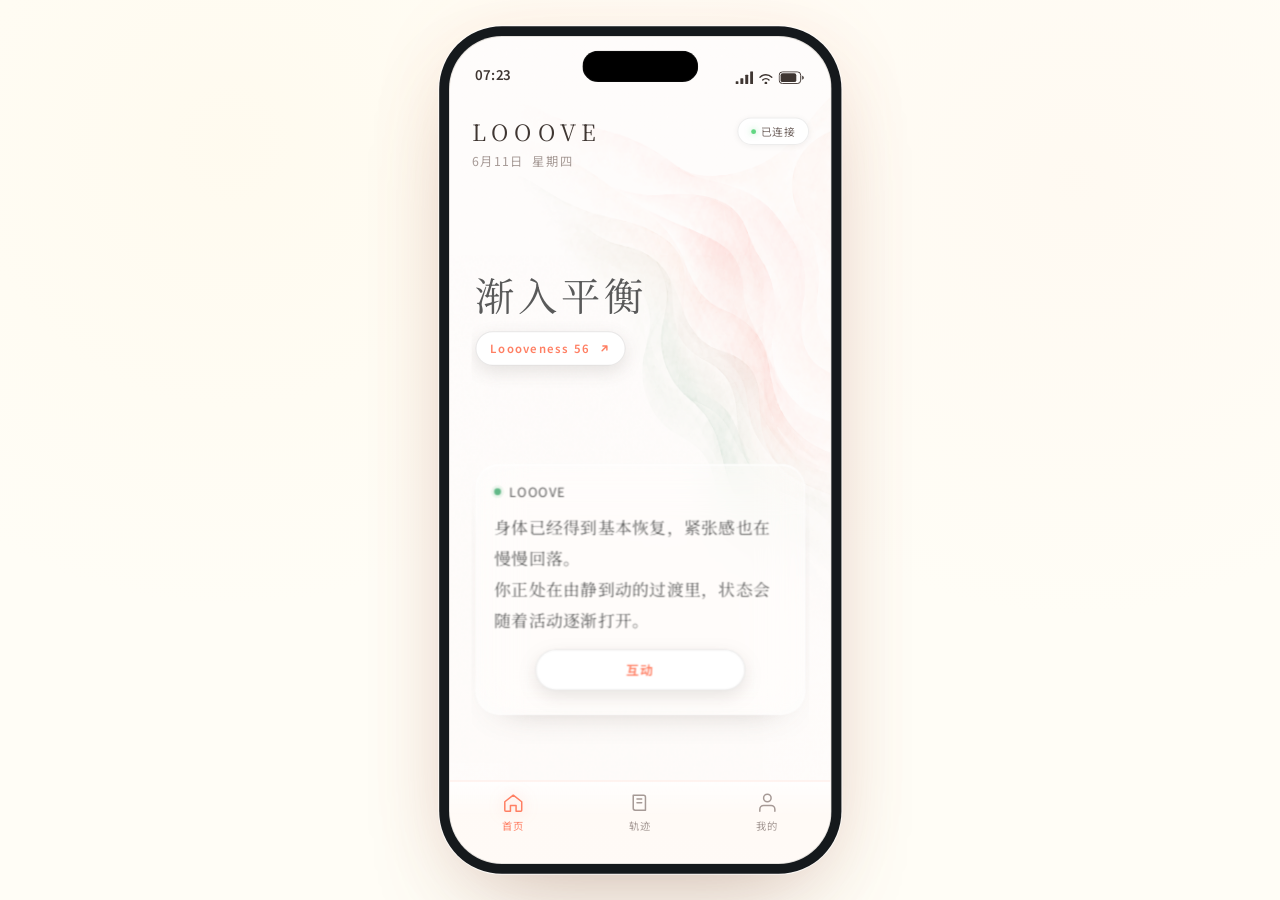
==== LOOOVE-demo.html @ 5f0a6601 "Tighten mantra trajectory card height" ====
<!DOCTYPE html>
<html lang="zh-CN">
<head>
<meta charset="UTF-8">
<meta name="viewport" content="width=device-width, initial-scale=1.0">
<title>LOOOVE · 循证 AI 身心教练 Demo</title>
<link href="https://fonts.googleapis.com/css2?family=Noto+Serif+SC:wght@300;400;500;700&family=Noto+Sans+SC:wght@300;400;500&display=swap" rel="stylesheet">
<style>
:root{
  --primary:#ff7f63;--secondary:#ffb84d;--accent:#5aa7ff;
  --bg-deep:#fffaf5;--bg-mid:#fff0e8;
  --text-primary:#3f3632;--text-secondary:#756864;--text-muted:#a69a96;
  --glass-bg:rgba(255,255,255,.82);--glass-bg-2:rgba(255,248,243,.72);
  --glass-border:rgba(255,127,99,.18);
  --radius-sm:8px;--radius-md:16px;--radius-lg:24px;--radius-full:9999px;
  --ease-smooth:cubic-bezier(.4,0,.2,1);--ease-bounce:cubic-bezier(.34,1.56,.64,1);
  --transition-fast:.2s var(--ease-smooth);--transition-base:.4s var(--ease-smooth);
  --transition-slow:.7s var(--ease-smooth);
  --serif:'Noto Serif SC',serif;--sans:'Noto Sans SC',sans-serif;
  --soft-page-bg:
    radial-gradient(circle at 86% 16%,rgba(238,188,174,.12),transparent 34%),
    radial-gradient(circle at 16% 72%,rgba(183,207,195,.09),transparent 36%),
    radial-gradient(circle at 28% 10%,rgba(226,205,171,.08),transparent 30%),
    linear-gradient(160deg,#fff,#fffdfb 58%,#fffaf7);
  --wellbeing-sheet-top:25%;
}
*{margin:0;padding:0;box-sizing:border-box;-webkit-tap-highlight-color:transparent}
html,body{height:100%}
body{font-family:var(--sans);
  background-color:#fffdf6;
  background-image:
    radial-gradient(circle at 18% 16%,rgba(255,238,203,.16),transparent 36%),
    radial-gradient(circle at 84% 20%,rgba(255,226,211,.12),transparent 34%);
  color:var(--text-primary);overflow:hidden;display:flex;align-items:center;justify-content:center}
.stars{display:none;position:fixed;inset:0;pointer-events:none;z-index:0}
.stars i{position:absolute;width:3px;height:3px;border-radius:50%;background:var(--secondary);
  opacity:.22;animation:twinkle 4s ease-in-out infinite}
@keyframes twinkle{0%,100%{opacity:.08;transform:scale(.8)}50%{opacity:.5;transform:scale(1.2)}}
@keyframes fadeUp{from{opacity:0;transform:translateY(16px)}to{opacity:1;transform:translateY(0)}}
@keyframes pageEnterStable{from{transform:translateY(10px)}to{transform:translateY(0)}}
@keyframes slideInRight{from{opacity:0;transform:translateX(40px)}to{opacity:1;transform:translateX(0)}}
@keyframes slideOutRight{from{opacity:1;transform:translateX(0)}to{opacity:0;transform:translateX(40px)}}
@keyframes glowPulse{0%,100%{box-shadow:0 0 24px rgba(255,127,99,.22)}50%{box-shadow:0 0 44px rgba(255,127,99,.42)}}
@keyframes bookBump{0%{transform:scale(1)}40%{transform:scale(1.12) rotate(-2deg)}100%{transform:scale(1)}}

/* ===== 单手机舞台 ===== */
.stage{display:flex;align-items:center;justify-content:center;min-height:100vh;width:100%;padding:20px;z-index:1}
.center-col{display:flex;align-items:center;justify-content:center;z-index:2}

/* 手机外选择器组 */
.fp-group{display:flex;flex-direction:column;align-items:center;gap:9px}
/* 日间/晚间 直接切换 */
.fp-mode-row{display:flex;background:rgba(255,255,255,.55);border-radius:var(--radius-full);
  border:1px solid rgba(0,0,0,.08);padding:3px;gap:2px;
  box-shadow:0 1px 8px rgba(0,0,0,.06)}
.fp-mode-btn{padding:7px 22px;border-radius:var(--radius-full);font-size:12px;letter-spacing:.08em;
  color:var(--text-muted);background:transparent;border:none;cursor:pointer;
  font-family:var(--sans);transition:all .22s;white-space:nowrap}
.fp-mode-btn.on{background:white;color:var(--text-primary);
  box-shadow:0 1px 6px rgba(0,0,0,.1)}
/* 动线入口 */
.flow-picker{display:flex;gap:10px;width:390px;max-width:96vw}
.fp-btn{flex:1;padding:11px 20px;border-radius:var(--radius-full);font-size:12.5px;letter-spacing:.05em;
  border:none;cursor:pointer;font-family:var(--sans);
  transition:all var(--transition-base);color:#3d3936;background:#fff;
  box-shadow:0 2px 14px rgba(118,90,65,.08);
  white-space:nowrap}
.fp-btn.on{background:#fff;color:#1f1d1b;
  box-shadow:0 8px 24px rgba(171,126,84,.16);transform:translateY(-1px)}
.fp-btn:hover:not(.on){color:#211f1d;box-shadow:0 5px 18px rgba(143,105,73,.12)}
.fp-label{font-size:9.5px;letter-spacing:.1em;color:var(--text-muted);margin-top:-2px}

/* ===== 手机 ===== */
.phone-wrap{position:relative}
.phone{width:390px;height:844px;position:relative;border-radius:54px;background:#fffaf6;
  border:1px solid rgba(36,45,45,.12);
  box-shadow:0 0 0 10px #15191c,0 0 0 11px rgba(255,255,255,.7),
    0 42px 100px -28px rgba(125,91,74,.42),0 0 80px rgba(255,127,99,.14);
  overflow:hidden;transform-origin:top left}
.island{position:absolute;top:14px;left:50%;transform:translateX(-50%);
  width:118px;height:32px;border-radius:20px;background:#000;z-index:90;
  border:1px solid rgba(255,255,255,.05)}
.app{position:absolute;inset:0;overflow:hidden;border-radius:54px;font-size:15px;--homeVisual:0;--homeBg:1}
.app::before{content:'';position:absolute;inset:0;z-index:1;opacity:0;pointer-events:none;
  background:
    linear-gradient(180deg,rgba(255,252,249,.08),rgba(255,250,246,0) 28%,rgba(255,247,241,.16) 100%),
    url('./背景图.png') center 42%/cover no-repeat;
  transition:opacity .35s var(--ease-smooth)}
.app.home-visual::before{opacity:calc(var(--homeVisual) * .64)}
.app.home-visual .app-bg{opacity:var(--homeBg)}
.app:not(.home-visual)::before{opacity:0;transition:none}
.app:not(.home-visual) .app-bg{opacity:1;transition:none}
.app-bg{position:absolute;inset:0;z-index:0;
  background:var(--soft-page-bg);
  transition:opacity .35s var(--ease-smooth)}
.app-bg::after{display:none}
.statusbar{position:absolute;top:0;left:0;right:0;height:56px;z-index:180;
  display:flex;align-items:flex-end;justify-content:space-between;
  padding:0 26px 8px;font-size:13.5px;font-weight:600;letter-spacing:.01em;
  color:var(--text-primary)}
.sb-icons{display:flex;align-items:center;gap:5px;color:var(--text-primary)}
/* 品牌头行 */
.home-brand-row{display:flex;align-items:center;justify-content:space-between;margin-bottom:4px}
.home-brand-name{font-family:var(--serif);font-size:23px;font-weight:400;letter-spacing:.25em;color:var(--text-primary)}
.home-conn-badge{display:flex;align-items:center;gap:5px;padding:5px 13px;
  border-radius:var(--radius-full);background:rgba(255,255,255,.88);
  border:1px solid rgba(0,0,0,.07);font-size:11px;color:var(--text-secondary);letter-spacing:.06em;
  box-shadow:0 1px 6px rgba(0,0,0,.06)}
.home-conn-badge::before{content:'';width:5px;height:5px;border-radius:50%;
  flex-shrink:0;background:#62d783;box-shadow:0 0 6px rgba(98,215,131,.55)}
.home-brand-sub{font-size:12.5px;color:var(--text-muted);letter-spacing:.1em;margin-bottom:4px}
/* 今日建议 – 纵向计划列表 */
.home-ext-list{display:flex;flex-direction:column;gap:8px;margin:10px 0 14px}
.home-ext-item{padding:14px 16px 15px 16px;border-radius:14px;
  background:linear-gradient(155deg,rgba(255,255,255,.55),rgba(255,248,242,.3));
  backdrop-filter:blur(30px) saturate(195%);
  -webkit-backdrop-filter:blur(30px) saturate(195%);
  border:1px solid rgba(255,255,255,.9);
  box-shadow:0 8px 24px rgba(180,135,115,.13),inset 0 1px 0 rgba(255,255,255,.92);
  position:relative}
/* AI 报告子卡 (可点击进详情, 在 ai-section 内) */
.ai-report-card{border-radius:12px;padding:14px 16px;
  background:rgba(255,252,248,.58);
  backdrop-filter:blur(20px) saturate(160%);
  -webkit-backdrop-filter:blur(20px) saturate(160%);
  border:1px solid rgba(255,255,255,.78);
  box-shadow:0 4px 18px rgba(0,0,0,.06),inset 0 1px 0 rgba(255,255,255,.88);
  cursor:pointer;transition:background .15s}
.ai-report-card:active{background:rgba(255,255,255,.95)}
/* 报告卡标题行：标签 + "查看" 右对齐，同一行 */
.arc-header-row{display:flex;align-items:center;justify-content:space-between;margin-bottom:8px}
.arc-header-row .arc-label{margin-bottom:0}
.arc-header-row .arc-more{margin-top:0;font-size:10.5px}
.arc-label{font-size:10px;letter-spacing:.18em;color:var(--text-secondary);margin-bottom:8px;
  font-weight:500;display:flex;align-items:center;gap:7px}
.arc-main{font-family:var(--serif);font-size:17px;font-weight:600;color:var(--text-primary);margin-bottom:12px}
.arc-stats{display:flex}
.arc-stat{flex:1;text-align:center;padding:2px 0}
.arc-stat+.arc-stat{border-left:1px solid rgba(0,0,0,.06)}
.arc-val{font-family:var(--serif);font-size:15px;color:var(--text-primary);line-height:1.2;margin-bottom:3px}
.arc-val small{font-family:var(--sans);font-size:9.5px;color:var(--text-muted);margin-left:1px}
.arc-key{font-size:8.5px;letter-spacing:.1em;color:var(--text-muted)}
.arc-more{font-size:11px;color:var(--primary);text-align:right;margin-top:10px;letter-spacing:.04em}
.arc-note{font-size:12px;color:var(--text-secondary);line-height:1.7;
  margin-top:10px;padding-top:10px;border-top:1px solid rgba(0,0,0,.055)}
.arc-note em{font-style:normal;color:var(--primary)}
.hei-cat{display:inline-flex;align-items:center;
  padding:2px 10px 3px;border-radius:100px;margin-bottom:8px;
  font-size:9.5px;letter-spacing:.1em;font-weight:500}
.cat-food{background:rgba(255,127,99,.12);color:rgba(195,65,42,.88);border:1px solid rgba(255,127,99,.3)}
.cat-move{background:rgba(255,178,80,.12);color:rgba(182,108,22,.9);border:1px solid rgba(255,178,80,.3)}
.cat-mood{background:rgba(245,110,148,.12);color:rgba(188,55,92,.88);border:1px solid rgba(245,110,148,.3)}
.cat-wiki{background:rgba(218,148,172,.12);color:rgba(162,82,115,.88);border:1px solid rgba(218,148,172,.3)}
.cat-trace{background:rgba(200,158,182,.12);color:rgba(148,82,118,.88);border:1px solid rgba(200,158,182,.3)}
.hei-title{font-family:var(--serif);font-size:15.5px;font-weight:600;
  color:var(--text-primary);line-height:1.35;margin-bottom:5px}
.hei-body{font-size:12.5px;color:var(--text-secondary);line-height:1.75}
.hei-body em{font-style:normal;color:var(--primary)}

/* ===== Tab 页 ===== */
.tabpage{position:absolute;top:56px;left:0;right:0;bottom:84px;z-index:10;
  display:none;flex-direction:column;overflow:hidden;padding:14px 22px 30px;scrollbar-width:none}
.tabpage::-webkit-scrollbar{display:none}
.tabpage>*{flex-shrink:0}
.tabpage.on{display:flex;animation:pageEnterStable .28s var(--ease-smooth)}
.tabpage>.diary-hero,.tabpage>.prac-head,.tabpage>.wiki-head{position:absolute;top:14px;left:22px;right:22px;z-index:55;margin:0;padding:4px 0 12px}
.tab-scroll-area{position:absolute;left:22px;right:22px;top:74px;bottom:0;overflow-y:auto;overflow-x:hidden;padding-bottom:30px;scrollbar-width:none}
.tab-scroll-area::-webkit-scrollbar{display:none}
/* 百科模块暂时隐藏，保留代码方便后续恢复 */
#t-wiki,.tabbar button[data-tab="t-wiki"]{display:none!important}

/* 底部导航 */
.tabbar{position:absolute;left:0;right:0;bottom:0;height:84px;z-index:70;
  display:flex;align-items:flex-start;padding-top:10px;
  background:linear-gradient(180deg,rgba(255,255,255,.78),rgba(255,250,246,.98) 40%);
  border-top:1px solid rgba(255,127,99,.12)}
.tabbar button{flex:1;background:none;border:none;cursor:pointer;
  display:flex;flex-direction:column;align-items:center;gap:4px;
  color:var(--text-muted);font-family:var(--sans);font-size:10.5px;letter-spacing:.05em;
  transition:color var(--transition-fast)}
.tabbar button svg{width:23px;height:23px;stroke:currentColor;fill:none;stroke-width:1.6;
  stroke-linecap:round;stroke-linejoin:round;transition:all var(--transition-fast)}
.tabbar button.on{color:var(--primary)}
.tabbar button.on svg{filter:drop-shadow(0 0 8px rgba(255,127,99,.35))}

/* ===== 通用组件 ===== */
.serif{font-family:var(--serif)}
.card{background:rgba(255,255,255,.76);border:1px solid var(--glass-border);
  border-radius:var(--radius-lg);padding:18px;margin-bottom:14px}
.sec-title{font-size:12px;letter-spacing:.25em;color:var(--text-muted);margin:14px 2px 10px;flex-shrink:0}
.badge{display:inline-block;font-size:10px;letter-spacing:.12em;padding:3px 10px;
  border-radius:var(--radius-full);background:rgba(255,127,99,.12);color:var(--primary);
  border:1px solid rgba(255,127,99,.24)}
.badge.green{background:rgba(90,167,255,.1);color:var(--accent);border-color:rgba(90,167,255,.24)}
.badge.rose{background:rgba(255,107,138,.1);color:#ff6b8a;border-color:rgba(255,107,138,.24)}
.btn{font-family:var(--sans);border:none;cursor:pointer;user-select:none;
  padding:15px 26px;border-radius:var(--radius-full);font-size:15.5px;font-weight:500;
  background:linear-gradient(120deg,#ff7f63,#ff9b63);color:#fffaf7;
  box-shadow:0 8px 28px rgba(255,127,99,.28);
  transition:transform var(--transition-fast),box-shadow var(--transition-fast);letter-spacing:.05em}
.btn:hover{transform:translateY(-2px)}
.btn:active{transform:scale(.97)}
.btn.ghost{background:transparent;color:var(--text-secondary);box-shadow:none;
  border:1px solid var(--glass-border);font-weight:400}
.btn:disabled{opacity:.35;pointer-events:none}
.btn.sm{padding:10px 20px;font-size:13.5px}

/* Pure color icons for app UI; wiki keeps its original emoji markers. */
.icon{display:inline-flex;width:20px;height:20px;align-items:center;justify-content:center;
  color:var(--primary);vertical-align:-4px;flex-shrink:0}
.icon svg{width:100%;height:100%;stroke:currentColor;fill:none;stroke-width:2;
  stroke-linecap:round;stroke-linejoin:round}
.icon.sm{width:16px;height:16px;vertical-align:-3px}
.icon.lg{width:24px;height:24px}
.icon.xl{width:58px;height:58px}
.icon.fill svg .fill{fill:currentColor;stroke:none}
.fp-btn .icon{margin-right:6px}
.hs-ico,.ts-ico,.e-moon,.ci-ico,.p-ico,.mm-ico,.emo,.pi-ico,.gn-moon{color:var(--primary)}

/* Toast */
.toast{position:absolute;left:50%;bottom:110px;transform:translateX(-50%) translateY(20px);
  z-index:95;padding:12px 22px;border-radius:var(--radius-full);font-size:13.5px;
  background:rgba(63,54,50,.95);border:1px solid rgba(255,127,99,.35);color:#fffaf7;
  opacity:0;pointer-events:none;transition:all .45s var(--ease-smooth);white-space:nowrap;
  box-shadow:0 10px 40px rgba(0,0,0,.5)}
.toast.show{opacity:1;transform:translateX(-50%) translateY(0)}
.toast b{color:var(--primary);font-weight:500}

/* ===== 健康球体仪表盘 ===== */
.health-sphere-wrap{display:flex;flex-direction:column;align-items:center;margin-bottom:14px;margin-top:0}
.health-sphere{position:relative;width:340px;height:304px;flex-shrink:0}
.health-sphere::before{content:'';position:absolute;left:24px;right:24px;top:4px;bottom:8px;border-radius:50%;
  background:
    radial-gradient(circle at 50% 48%,rgba(255,151,137,.14),rgba(255,200,190,.09) 38%,rgba(255,255,255,0) 74%),
    radial-gradient(circle at 32% 42%,rgba(255,226,168,.18),rgba(255,255,255,0) 62%),
    radial-gradient(circle at 64% 42%,rgba(255,190,202,.08),rgba(255,255,255,0) 64%);
  filter:blur(18px);opacity:.95}
.hs-center{position:absolute;left:101px;top:48px;width:138px;height:138px;border-radius:50%;
  background:linear-gradient(155deg,rgba(255,255,255,.66),rgba(255,241,232,.28));
  border:1px solid rgba(255,255,255,.7);
  -webkit-backdrop-filter:blur(16px);backdrop-filter:blur(16px);
  box-shadow:inset 0 1px 1px rgba(255,255,255,.82),0 22px 48px rgba(255,127,99,.16);
  display:flex;flex-direction:column;align-items:center;justify-content:center;gap:5px;cursor:pointer;overflow:hidden}
.hs-center::before{content:'';position:absolute;left:-12px;right:-12px;top:60px;height:34px;
  background:rgba(255,255,255,.26);border-radius:0 0 50% 50%}
.hsc-status{position:relative;font-family:var(--serif);font-size:18px;font-weight:700;color:#7a5046;letter-spacing:.18em}
.hsc-sub{position:relative;font-size:10px;color:rgba(122,80,70,.72);letter-spacing:.06em}
.hs-ring,.hs-ring2{display:none}
/* 气泡漂浮动画 */
@keyframes floatA{0%,100%{transform:translateY(0)}50%{transform:translateY(-5px)}}
@keyframes floatB{0%,100%{transform:translateY(-3px)}50%{transform:translateY(4px)}}
@keyframes floatC{0%,100%{transform:translateY(3px)}50%{transform:translateY(-4px)}}
@keyframes floatD{0%,100%{transform:translateY(-2px)}55%{transform:translateY(5px)}}
.hs-center{animation:floatB 6.2s ease-in-out infinite}
.hs-bubble{position:absolute;width:58px;height:58px;border-radius:50%;
  background:linear-gradient(150deg,rgba(255,255,255,.6),rgba(255,246,238,.26));
  border:1px solid rgba(255,255,255,.7);
  -webkit-backdrop-filter:blur(14px);backdrop-filter:blur(14px);
  box-shadow:inset 0 1px 1px rgba(255,255,255,.8),0 12px 28px rgba(154,93,71,.12);
  display:flex;flex-direction:column;align-items:center;justify-content:center;gap:1px;
  transition:all var(--transition-fast);cursor:default}
.hs-bubble:hover{border-color:rgba(255,255,255,.7);transform:scale(1.05)}
.hsb-val{font-family:var(--serif);font-size:18px;font-weight:700;line-height:1;color:#463a36}
.hsb-val small{font-family:var(--sans);font-size:8.5px;font-weight:400;color:#8e7e78;margin-left:2px}
.hsb-label{font-size:9px;color:#9b8f8a;letter-spacing:.04em;margin-top:3px}
.sphere-hint{display:none}

/* ===== 首页自我入口 ===== */
#t-home{padding:0 0 30px}
#home-morn,#home-eve{position:relative;height:100%;min-height:0;padding-top:0;overflow:hidden}
#home-morn>.greet-row,#home-eve>.greet-row{position:absolute!important;top:24px;left:22px;right:22px;z-index:55;margin:0}
#home-morn>.greet-row .app-conn,#home-eve>.greet-row .app-conn{top:2px}
.diary-hero .app-conn,.wiki-head .app-conn,.prac-head .app-conn{top:2px}
.home-scroll-area{position:absolute;left:0;right:0;top:104px;bottom:0;overflow-y:hidden;overflow-x:hidden;
  padding:0 22px 30px;scrollbar-width:none;overscroll-behavior:none;touch-action:none}
.home-scroll-area::-webkit-scrollbar{display:none}
.home-orbit-wrap{position:relative;height:600px;margin:0;display:flex;flex-direction:column;align-items:stretch;--homeGather:0}
.home-orbit-scene{position:relative;width:100%;height:100%;margin:0;overflow:hidden;border-radius:0}
.home-figure{display:none;position:absolute;inset:0;width:100%;height:100%;pointer-events:none}
.home-figure img{width:100%;height:100%;object-fit:cover;object-position:center top;display:block;
  filter:saturate(.98) contrast(.98)}
.home-figure::after{content:'';position:absolute;inset:0;
  background:linear-gradient(180deg,rgba(255,250,246,.08) 0%,rgba(255,250,246,0) 36%,rgba(255,247,241,.5) 100%);
  pointer-events:none}
.home-orbit-btn{position:absolute;width:98px;height:98px;border-radius:50%;border:1px solid rgba(255,255,255,.78);
  background:linear-gradient(145deg,rgba(255,255,255,.58),rgba(255,245,239,.28));
  -webkit-backdrop-filter:blur(20px) saturate(155%);backdrop-filter:blur(20px) saturate(155%);
  box-shadow:inset 0 1px 0 rgba(255,255,255,.82),0 14px 30px -24px rgba(125,91,74,.62);
  color:#625753;font-size:12.5px;line-height:1.42;font-family:var(--serif);font-weight:700;letter-spacing:.08em;
  display:flex;align-items:center;justify-content:center;text-align:center;padding:0 14px;cursor:pointer;
  transition:background .25s,opacity .18s linear;will-change:transform,opacity;
  opacity:calc(1 - var(--homeGather))}
.home-orbit-btn:hover{border-color:rgba(255,255,255,.78)}
.home-orbit-btn.body{left:0;top:160px;animation:homeOrbFloatA 6.8s ease-in-out infinite}
.home-orbit-btn.mind{right:0;top:216px;animation:homeOrbFloatB 7.4s ease-in-out infinite .55s}
.home-orbit-btn.question{left:0;bottom:76px;animation:homeOrbFloatC 7.1s ease-in-out infinite .25s}
.home-orbit-btn.explore{right:0;bottom:16px;animation:homeOrbFloatD 7.8s ease-in-out infinite .8s}
.home-orbit-btn.xiaoha{left:48%;top:280px;transform:translateX(-50%);
  animation:homeOrbFloatX 7.2s ease-in-out infinite .35s}
.home-orbit-wrap.gathering .home-orbit-btn{animation:none}
.home-awareness-card{position:absolute;inset:0;display:flex;flex-direction:column;align-items:flex-start;
  padding:36px 4px 26px;color:#5a5a5a;font-family:var(--serif)}
.home-awareness-status{margin-top:42px;display:flex;flex-direction:column;align-items:flex-start}
.home-awareness-title{border:0;background:transparent;padding:0;color:#5a5a5a;font-family:var(--serif);
  font-size:clamp(31px,9vw,40px);font-weight:400;letter-spacing:.09em;line-height:1.2;cursor:pointer;
  text-shadow:0 1px 0 rgba(255,255,255,.86);transition:transform .22s var(--ease-smooth),color .22s var(--ease-smooth)}
.home-awareness-title:hover{color:#3f3f3f;transform:translateY(-1px)}
.home-awareness-title:active{transform:scale(.98)}
.home-awareness-score{display:inline-flex;align-items:center;gap:8px;margin-top:14px;padding:8px 14px 9px;
  border:1px solid rgba(76,68,64,.12);border-radius:var(--radius-full);background:#fff;
  color:var(--primary);font-family:var(--sans);font-size:11.5px;font-weight:600;letter-spacing:.12em;cursor:pointer;
  box-shadow:0 6px 18px rgba(79,68,63,.14),inset 0 1px 0 rgba(255,255,255,.96);
  transition:transform .2s ease,background .2s ease,color .2s ease,box-shadow .2s ease}
.home-awareness-score:hover{background:#fff;color:#ee6f55;transform:translateY(-1px);box-shadow:0 9px 22px rgba(79,68,63,.18),inset 0 1px 0 rgba(255,255,255,.96)}
.home-awareness-score:active{transform:scale(.97)}
.home-awareness-score svg{width:13px;height:13px;fill:none;stroke:currentColor;stroke-width:1.8;
  stroke-linecap:round;stroke-linejoin:round}
.home-consultant{margin-top:100px;width:100%;padding:18px 18px 24px;display:flex;flex-direction:column;
  align-items:stretch;background:rgba(255,255,255,.30);border:1px solid rgba(255,255,255,.56);border-radius:24px;
  box-shadow:0 16px 38px -28px rgba(86,72,66,.42),inset 0 1px 0 rgba(255,255,255,.9);
  -webkit-backdrop-filter:blur(22px) saturate(140%);backdrop-filter:blur(22px) saturate(140%)}
.home-consultant-label{margin-bottom:11px;color:#5c5c5c;font-family:var(--sans);
  font-size:13px;font-weight:400;letter-spacing:.08em;display:flex;align-items:center;gap:8px}
.home-consultant-label::before{content:"";width:7px;height:7px;flex:0 0 7px;border-radius:50%;
  background:#62b887;box-shadow:0 0 0 3px rgba(98,184,135,.12)}
.home-consultant-copy{color:#5f5f5f;font-size:clamp(15px,4.1vw,17px);line-height:1.85;letter-spacing:.035em}
.home-consultant-next{align-self:center;width:72%;min-width:0;height:42px;margin-top:14px;padding:0 15px;border:1px solid rgba(76,68,64,.12);
  border-radius:999px;background:#fff;color:var(--primary);display:inline-flex;align-items:center;
  justify-content:center;gap:0;font-family:var(--sans);font-size:13px;font-weight:600;letter-spacing:.08em;cursor:pointer;
  box-shadow:0 6px 18px rgba(79,68,63,.14),inset 0 1px 0 rgba(255,255,255,.96);
  transition:transform .2s var(--ease-smooth),background .2s ease,color .2s ease,box-shadow .2s ease}
.home-consultant-next:hover{background:#fff;color:#ee6f55;transform:translateY(-1px);box-shadow:0 9px 22px rgba(79,68,63,.18),inset 0 1px 0 rgba(255,255,255,.96)}
.home-consultant-next:active{transform:scale(.96)}
.home-consultant-next svg{width:13px;height:13px;flex:0 0 13px;fill:none;stroke:currentColor;stroke-width:1.8;
  stroke-linecap:round;stroke-linejoin:round}
.home-awareness-placeholder-body{position:absolute;inset:118px 24px 30px}

/* ===== 互动 · Personalized Life Consultant ===== */
#homeAwarenessPlaceholder{padding:0;--consultant-ink:#5f5f5f;--consultant-muted:#9a918d;--consultant-accent:var(--primary);background:
  radial-gradient(circle at 92% 8%,rgba(244,190,174,.15),transparent 31%),
  radial-gradient(circle at 4% 58%,rgba(181,207,194,.1),transparent 34%),
  linear-gradient(168deg,#fff 0%,#fffdfb 58%,#fff8f4 100%)}
#homeAwarenessPlaceholder .sr-topbar{height:62px;background:transparent;
  border-bottom:0}
#homeAwarenessPlaceholder .sr-toptitle{font-family:var(--sans);font-size:14px;font-weight:700;letter-spacing:.12em}
.consultant-search-btn{width:28px;height:36px;flex:0 0 28px;border:0;background:transparent;color:var(--consultant-ink);display:flex;align-items:center;justify-content:center;cursor:pointer;padding:0;transition:color .2s ease,transform .2s ease}
.consultant-search-btn:hover{color:var(--consultant-accent);transform:translateY(-1px)}
.consultant-search-btn:active{transform:scale(.94)}
.consultant-search-btn svg{width:18px;height:18px;fill:none;stroke:currentColor;stroke-width:1.7;stroke-linecap:round;stroke-linejoin:round}
.consultant-agent-presence{display:flex;align-items:center;justify-content:center;gap:5px;margin-top:4px;
  color:var(--consultant-muted);font-size:8.5px;font-weight:500;letter-spacing:.08em}
.consultant-agent-presence i{width:5px;height:5px;border-radius:50%;background:#63bd86;
  box-shadow:0 0 0 3px rgba(99,189,134,.11)}
.home-awareness-placeholder-body.consultant-agent-body{inset:120px 0 0;overflow:hidden}
.consultant-agent-feed{position:absolute;inset:0 0 78px;overflow-y:auto;overflow-x:hidden;
  padding:14px 20px 34px;scrollbar-width:none;overscroll-behavior:contain;
  color:var(--consultant-ink);font-family:var(--serif)}
.consultant-agent-feed::-webkit-scrollbar{display:none}
.consultant-day-marker{display:flex;justify-content:center;margin:2px 0 18px}
.consultant-day-marker span{padding:5px 12px;border-radius:999px;background:rgba(255,255,255,.56);color:var(--consultant-muted);
  font-family:var(--sans);font-size:9px;font-weight:500;letter-spacing:.08em;box-shadow:0 6px 18px rgba(110,88,78,.06)}
.consultant-agent-message{margin-bottom:18px;animation:consultantMessageIn .38s var(--ease-smooth) both}
.consultant-agent-meta{display:flex;align-items:center;gap:8px;margin:0 2px 8px;color:var(--consultant-muted);font-family:var(--sans);font-size:10px;letter-spacing:.06em}
.consultant-agent-avatar{width:22px;height:22px;border-radius:50%;display:flex;align-items:center;justify-content:center;
  background:rgba(255,255,255,.46);border:1px solid rgba(255,255,255,.82);color:var(--consultant-accent)}
.consultant-agent-avatar svg{width:12px;height:12px;fill:none;stroke:currentColor;stroke-width:1.6;stroke-linecap:round;stroke-linejoin:round}
.consultant-agent-meta b{font-weight:700;color:var(--consultant-ink)}
.consultant-agent-meta time{margin-left:auto;color:var(--consultant-muted);font-size:8.5px}
.consultant-agent-feed .consultant-keyword{display:inline;margin:0;color:var(--consultant-accent);font-weight:400;font-style:normal}
.consultant-dispatch-card,.consultant-analysis-card{position:relative;overflow:hidden;padding:18px 16px;border-radius:24px;background:rgba(255,255,255,.68);
  backdrop-filter:blur(22px);-webkit-backdrop-filter:blur(22px);border:1px solid rgba(255,255,255,.94);
  box-shadow:0 14px 34px rgba(110,88,78,.11),inset 0 1px 0 rgba(255,255,255,.96)}
.consultant-report-kicker{display:flex;align-items:center;justify-content:space-between;margin-bottom:6px;
  color:var(--consultant-accent);font-family:var(--sans);font-size:9px;font-weight:700;letter-spacing:.14em}
.consultant-report-kicker span{color:var(--consultant-muted);font-size:8px;font-weight:500;letter-spacing:.06em}
.consultant-report-title{font-family:var(--serif);font-size:14px;font-weight:600;line-height:1.45;color:var(--consultant-ink);white-space:nowrap;letter-spacing:0}
.consultant-report-dashboard{display:flex;flex-direction:column;gap:8px;margin-top:15px}
.consultant-primary-metrics{display:grid;grid-template-columns:repeat(2,1fr);gap:8px}
.consultant-primary-metric{min-width:0;min-height:68px;padding:10px 14px;background:transparent;display:flex;flex-direction:column;justify-content:center}
.consultant-primary-metric+ .consultant-primary-metric{border-left:1px solid rgba(95,95,95,.10)}
.consultant-data-label{color:var(--consultant-muted);font-family:var(--sans);font-size:10.5px;font-weight:500;letter-spacing:.02em;white-space:nowrap}
.consultant-primary-value{margin-top:6px;color:var(--consultant-ink);font-family:var(--sans);font-size:22px;line-height:1;font-weight:600;letter-spacing:-.03em;white-space:nowrap}
.consultant-primary-value small{margin-left:2px;color:var(--consultant-muted);font-size:10px;font-weight:500;letter-spacing:0}
.consultant-secondary-metrics{display:grid;grid-template-columns:repeat(3,1fr);gap:1px;padding:13px 0 4px;border-top:1px solid rgba(95,95,95,.10);background:transparent}
.consultant-secondary-metric{min-width:0;padding:0 6px;text-align:center;border-left:1px solid rgba(95,95,95,.10)}
.consultant-secondary-metric:first-child{border-left:0}
.consultant-secondary-value{margin-top:6px;color:var(--consultant-ink);font-family:var(--sans);font-size:16px;line-height:1;font-weight:600;white-space:nowrap}
.consultant-secondary-value small{margin-left:2px;color:var(--consultant-muted);font-size:9px;font-weight:500}
.consultant-report-insight{margin-top:12px;padding-top:11px;border-top:1px solid rgba(95,95,95,.10)}
.consultant-user-row{display:flex;justify-content:flex-end;margin:20px 0 17px;animation:consultantMessageIn .34s var(--ease-smooth) both}
.consultant-user-wrap{max-width:80%}
.consultant-user-name{text-align:right;margin:0 5px 6px;color:var(--consultant-muted);font-family:var(--sans);font-size:8.5px;letter-spacing:.08em}
.consultant-user-bubble{padding:12px 15px;border-radius:20px 20px 5px 20px;background:rgba(255,127,99,.12);color:var(--consultant-accent);
  border:1px solid rgba(255,127,99,.08);backdrop-filter:blur(22px);-webkit-backdrop-filter:blur(22px);
  font-family:var(--serif);font-size:13px;font-weight:600;line-height:1.55;box-shadow:0 10px 24px rgba(139,91,75,.10)}
.consultant-evidence{display:grid;gap:0;margin:0}
.consultant-evidence-item{display:block;padding:13px 0;background:transparent;border-top:1px solid rgba(95,95,95,.10)}
.consultant-evidence-item:first-child{border-top:0;padding-top:0}
.consultant-section-label{color:var(--consultant-accent);font-family:var(--sans);font-size:11px;font-weight:700;letter-spacing:.08em}
.consultant-evidence-item span{display:block;margin-top:7px;}
.consultant-evidence-item span,.consultant-hypothesis p,.consultant-report-insight,.consultant-proactive-copy,.consultant-mantra-card footer,.consultant-inline-agent{color:var(--consultant-ink);font-family:var(--sans);font-size:13px;font-weight:400;line-height:1.7}
.consultant-hypothesis{margin-top:0;padding:13px 0 0;border-radius:0;background:transparent;
  border-left:0;border-top:1px solid rgba(95,95,95,.10)}
.consultant-hypothesis p{margin-top:7px}
.consultant-intervention-board{margin-top:13px;padding-top:13px;border-top:1px solid rgba(95,95,95,.10)}
.consultant-mantra-card{position:relative;overflow:hidden;margin-top:10px;padding:18px 17px 17px;border-radius:18px;border:1px solid rgba(255,255,255,.96);
  background:linear-gradient(145deg,rgba(255,255,255,.84),rgba(255,244,239,.68));
  box-shadow:0 12px 30px rgba(139,91,75,.10),inset 0 1px 0 rgba(255,255,255,.98)}
.consultant-mantra-card::before{content:"“";position:absolute;right:13px;top:-10px;color:rgba(255,127,99,.10);font-family:var(--serif);font-size:72px;line-height:1}
.consultant-mantra-kicker{position:relative;color:var(--consultant-muted);font-family:var(--sans);font-size:9px;font-weight:600;letter-spacing:.12em}
.consultant-mantra-card p{position:relative;margin-top:8px;color:var(--consultant-ink);font-family:var(--serif);font-size:18px;font-weight:500;line-height:1.65;letter-spacing:.03em;white-space:nowrap}
.consultant-mantra-card footer{position:relative;margin-top:10px;padding-top:0;border-top:0}
.consultant-proactive-message{margin-top:34px}
.consultant-proactive-card{position:relative;overflow:hidden;padding:21px 18px 18px;border-radius:26px;
  background:linear-gradient(145deg,rgba(255,250,247,.92),rgba(247,232,225,.72));
  border:1px solid rgba(255,255,255,.94);box-shadow:0 16px 38px rgba(110,88,78,.13),inset 0 1px 0 rgba(255,255,255,.98)}
.consultant-proactive-card::after{content:"";position:absolute;width:116px;height:116px;right:-49px;top:-56px;border-radius:50%;
  border:22px solid rgba(255,255,255,.25);pointer-events:none}
.consultant-proactive-kicker{position:relative;z-index:1;display:flex;align-items:center;gap:7px;margin-bottom:10px;
  color:var(--consultant-muted);font-family:var(--sans);font-size:9px;font-weight:600;letter-spacing:.12em}
.consultant-proactive-kicker::before{content:"";width:6px;height:6px;border-radius:50%;background:var(--consultant-accent);
  box-shadow:0 0 0 4px rgba(255,127,99,.09)}
.consultant-proactive-title{position:relative;z-index:1;margin:0;color:var(--consultant-ink);font-family:var(--serif);
  font-size:18px;font-weight:500;line-height:1.55;letter-spacing:.02em}
.consultant-proactive-copy{position:relative;z-index:1;margin-top:7px}
.consultant-taste-message{margin-top:28px}
.consultant-taste-card{position:relative;overflow:hidden;padding:19px 17px 18px;border-radius:24px;
  background:rgba(255,255,255,.72);border:1px solid rgba(255,255,255,.94);
  box-shadow:0 14px 34px rgba(110,88,78,.11),inset 0 1px 0 rgba(255,255,255,.96)}
.consultant-taste-kicker{color:var(--consultant-accent);font-family:var(--sans);font-size:9px;font-weight:700;letter-spacing:.14em}
.consultant-taste-signal,.consultant-taste-practice p{color:var(--consultant-ink);font-family:var(--sans);font-size:13px;font-weight:400;line-height:1.7}
.consultant-taste-signal{margin:0}
.consultant-taste-practice{margin-top:13px;padding-top:13px;border-top:1px solid rgba(95,95,95,.10)}
.consultant-taste-recommendation{margin-top:10px;padding:15px 14px 14px;border-radius:18px;background:rgba(255,255,255,.82);box-shadow:0 9px 24px rgba(110,88,78,.10),inset 0 1px 0 rgba(255,255,255,.98)}
.consultant-taste-recommendation h3{margin:0;color:var(--consultant-ink);font-family:var(--serif);font-size:15px;font-weight:600;line-height:1.5;letter-spacing:.02em}
.consultant-taste-recommendation p{margin-top:7px}
.consultant-sleep-music-button{position:relative;z-index:1;width:100%;margin-top:17px;padding:13px 13px;border:0;border-radius:19px;
  display:grid;grid-template-columns:42px 1fr;align-items:center;gap:12px;text-align:left;cursor:pointer;color:var(--consultant-ink);
  background:rgba(255,255,255,.82);box-shadow:0 9px 24px rgba(110,88,78,.10),inset 0 1px 0 rgba(255,255,255,.98);
  transition:transform .2s var(--ease-smooth),box-shadow .2s ease,background .2s ease}
.consultant-sleep-music-button:hover{transform:translateY(-1px);box-shadow:0 12px 28px rgba(110,88,78,.13),inset 0 1px 0 rgba(255,255,255,.98)}
.consultant-sleep-music-button:active{transform:scale(.985)}
.consultant-sleep-play{width:42px;height:42px;border-radius:50%;display:flex;align-items:center;justify-content:center;
  background:var(--consultant-accent);color:#fff;box-shadow:0 7px 16px rgba(255,127,99,.22)}
.consultant-sleep-play::before{content:"";width:0;height:0;margin-left:3px;border-top:5px solid transparent;border-bottom:5px solid transparent;border-left:8px solid currentColor}
.consultant-sleep-wave{display:none;height:16px;align-items:center;gap:2px}
.consultant-sleep-wave i{display:block;width:2px;height:6px;border-radius:999px;background:currentColor}
.consultant-sleep-music-button.playing .consultant-sleep-play::before{display:none}
.consultant-sleep-music-button.playing .consultant-sleep-wave{display:flex}
.consultant-sleep-music-button.playing .consultant-sleep-wave i{animation:consultantSleepWave .9s ease-in-out infinite}
.consultant-sleep-music-button.playing .consultant-sleep-wave i:nth-child(2){animation-delay:.12s}
.consultant-sleep-music-button.playing .consultant-sleep-wave i:nth-child(3){animation-delay:.24s}
.consultant-sleep-music-button.playing .consultant-sleep-wave i:nth-child(4){animation-delay:.36s}
.consultant-sleep-music-button.playing .consultant-sleep-wave i:nth-child(5){animation-delay:.48s}
.consultant-sleep-music-copy{min-width:0;font-family:var(--sans)}
.consultant-sleep-music-label,.consultant-sleep-music-name{display:block}
.consultant-sleep-music-label{color:var(--consultant-accent);font-size:8.5px;font-weight:700;letter-spacing:.12em}
.consultant-sleep-music-name{margin-top:4px;font-family:var(--serif);font-size:15px;font-weight:600;line-height:1.25}
.consultant-breath-line-preview{width:100%;margin-top:10px;padding:10px;border:0;border-radius:20px;display:grid;grid-template-columns:58px 1fr;align-items:center;gap:12px;text-align:left;cursor:pointer;color:var(--consultant-ink);background:rgba(255,255,255,.88);box-shadow:0 10px 27px rgba(110,88,78,.10),inset 0 1px 0 rgba(255,255,255,.98);transition:transform .2s var(--ease-smooth),box-shadow .2s ease}
.consultant-breath-line-preview:hover{transform:translateY(-1px);box-shadow:0 13px 30px rgba(110,88,78,.14),inset 0 1px 0 rgba(255,255,255,.98)}
.consultant-breath-line-preview:active{transform:scale(.985)}
.consultant-breath-line-thumb{width:58px;height:76px;overflow:hidden;border-radius:14px;background:#f7f4ef;box-shadow:0 8px 20px rgba(90,72,64,.10)}
.consultant-breath-line-thumb img{width:100%;height:100%;display:block;object-fit:cover}
.consultant-breath-line-copy{min-width:0;font-family:var(--sans)}
.consultant-breath-line-label{display:block;color:var(--consultant-accent);font-size:8.5px;font-weight:700;letter-spacing:.12em}
.consultant-breath-line-title{display:block;margin-top:5px;font-family:var(--serif);font-size:14px;font-weight:600;line-height:1.45}
.consultant-drawing-user{margin-top:22px}
.consultant-drawing-user .consultant-user-wrap{width:58%;max-width:58%}
.consultant-drawing-bubble{margin:0;padding:6px;border-radius:22px 22px 6px 22px;overflow:hidden;background:rgba(255,255,255,.9);border:1px solid rgba(255,255,255,.96);box-shadow:0 12px 28px rgba(110,88,78,.12),inset 0 1px 0 rgba(255,255,255,.98)}
.consultant-drawing-bubble img{display:block;width:100%;aspect-ratio:4/5;object-fit:cover;border-radius:17px 17px 4px 17px}
.consultant-drawing-bubble figcaption{padding:8px 7px 5px;color:var(--consultant-muted);font-family:var(--sans);font-size:9px;font-weight:600;letter-spacing:.08em;text-align:left}
.consultant-breath-feedback-message{margin-top:2px}
.consultant-breath-feedback-card{padding:18px 17px 17px;border-radius:24px;background:rgba(255,255,255,.72);border:1px solid rgba(255,255,255,.94);box-shadow:0 14px 34px rgba(110,88,78,.11),inset 0 1px 0 rgba(255,255,255,.96)}
.consultant-breath-feedback-kicker{color:var(--consultant-accent);font-family:var(--sans);font-size:9px;font-weight:700;letter-spacing:.14em}
.consultant-breath-feedback-card h3{margin:8px 0 0;color:var(--consultant-ink);font-family:var(--serif);font-size:18px;font-weight:500;line-height:1.55;letter-spacing:.02em}
.consultant-breath-feedback-card p{margin-top:7px;color:var(--consultant-ink);font-family:var(--sans);font-size:13px;font-weight:400;line-height:1.7}
.consultant-card-draw-preview{width:100%;margin-top:10px;padding:12px;border:0;border-radius:20px;display:grid;grid-template-columns:54px 1fr;
  align-items:center;gap:12px;text-align:left;cursor:pointer;color:var(--consultant-ink);background:rgba(255,255,255,.88);
  box-shadow:0 10px 27px rgba(110,88,78,.10),inset 0 1px 0 rgba(255,255,255,.98);transition:transform .2s var(--ease-smooth),box-shadow .2s ease}
.consultant-card-draw-preview:hover{transform:translateY(-1px);box-shadow:0 13px 30px rgba(110,88,78,.14),inset 0 1px 0 rgba(255,255,255,.98)}
.consultant-card-draw-preview:active{transform:scale(.985)}
.consultant-card-draw-mini{position:relative;width:48px;height:62px;border-radius:10px;overflow:hidden;background:linear-gradient(155deg,#fffaf6,#f5ddd1);
  box-shadow:3px 4px 0 rgba(222,194,181,.52),6px 7px 0 rgba(255,255,255,.76)}
.consultant-card-draw-mini img{width:100%;height:100%;display:block;object-fit:cover}
.consultant-card-draw-copy{min-width:0;font-family:var(--sans)}
.consultant-card-draw-label{display:block;color:var(--consultant-accent);font-size:8.5px;font-weight:700;letter-spacing:.12em}
.consultant-card-draw-title{display:block;margin-top:5px;font-family:var(--serif);font-size:14px;font-weight:600;line-height:1.45}
.consultant-report-title,.consultant-mantra-card p,.consultant-proactive-title,.consultant-sleep-music-name,.consultant-breath-line-title,.consultant-breath-feedback-card h3,.consultant-taste-recommendation h3,.consultant-card-draw-title{color:var(--consultant-ink);font-family:var(--serif);font-size:14px;font-weight:600;line-height:1.45;letter-spacing:0}
.consultant-reflection-modal{position:absolute;inset:0;z-index:260;display:flex;align-items:flex-end;justify-content:center;padding:62px 10px 10px;
  background:rgba(247,241,237,.58);backdrop-filter:blur(18px);-webkit-backdrop-filter:blur(18px);opacity:0;visibility:hidden;pointer-events:none;
  transition:opacity .32s var(--ease-smooth),visibility .32s}
.consultant-reflection-modal.on{opacity:1;visibility:visible;pointer-events:auto}
.consultant-reflection-sheet{position:relative;width:100%;max-height:100%;overflow-y:auto;padding:17px 17px 20px;border-radius:30px 30px 43px 43px;
  color:var(--consultant-ink);background:linear-gradient(165deg,rgba(255,255,255,.98),rgba(255,247,242,.96));
  border:1px solid rgba(255,255,255,.98);box-shadow:0 22px 54px rgba(90,72,64,.18),inset 0 1px 0 #fff;scrollbar-width:none}
.consultant-reflection-sheet::-webkit-scrollbar{display:none}
.consultant-reflection-header{display:flex;align-items:center;justify-content:space-between;margin-bottom:10px}
.consultant-reflection-header span{font-family:var(--sans);font-size:9px;font-weight:700;letter-spacing:.14em;color:var(--consultant-muted)}
.consultant-reflection-close{width:34px;height:34px;border:0;border-radius:50%;display:flex;align-items:center;justify-content:center;cursor:pointer;
  color:var(--consultant-ink);background:#fff;box-shadow:0 5px 15px rgba(90,72,64,.09);font-size:18px;font-weight:300}
.consultant-reflection-progress{display:flex;gap:5px;margin-bottom:14px}
.consultant-reflection-progress i{height:3px;flex:1;border-radius:99px;background:rgba(95,95,95,.10);transition:background .3s ease}
.consultant-reflection-progress i.on{background:var(--consultant-accent)}
.consultant-reflection-stage{display:none;flex-direction:column;align-items:center;text-align:center}
.consultant-reflection-stage.on{display:flex}
.consultant-reflection-eyebrow{color:var(--consultant-accent);font-family:var(--sans);font-size:9px;font-weight:700;letter-spacing:.14em}
.consultant-reflection-stage h2{max-width:280px;margin-top:8px;color:var(--consultant-ink);font-family:var(--serif);font-size:19px;font-weight:500;line-height:1.55}
.consultant-reflection-stage>p{max-width:270px;margin-top:7px;color:var(--consultant-muted);font-family:var(--serif);font-size:11.5px;line-height:1.75}
.consultant-reflection-instruction{margin:14px 0 4px!important;font-size:19px!important;line-height:1.55!important}
.consultant-deck{position:relative;width:142px;height:190px;margin:22px auto 20px;border:0;background:transparent;cursor:pointer;perspective:700px}
.consultant-deck::before,.consultant-deck::after{content:"";position:absolute;inset:7px;border-radius:20px;background:#f3dfd5;border:1px solid rgba(255,255,255,.88);box-shadow:0 13px 24px rgba(110,88,78,.12)}
.consultant-deck::before{transform:rotate(-6deg) translate(-7px,2px)}.consultant-deck::after{transform:rotate(5deg) translate(7px,4px)}
.consultant-deck-face{position:absolute;inset:0;z-index:2;border-radius:20px;display:flex;align-items:center;justify-content:center;
  color:var(--consultant-accent);background:linear-gradient(145deg,#fffdfb,#f7e7df);border:1px solid rgba(255,255,255,.98);
  box-shadow:0 16px 34px rgba(110,88,78,.15),inset 0 0 0 7px rgba(255,255,255,.44);font-family:var(--serif);font-size:25px}
.consultant-deck-face img{width:100%;height:100%;border-radius:20px;object-fit:cover}
.consultant-reflection-primary{min-width:70%;min-height:46px;padding:0 20px;border:0;border-radius:999px;cursor:pointer;background:var(--consultant-accent);color:#fff;
  font-family:var(--sans);font-size:12px;font-weight:700;letter-spacing:.08em;box-shadow:0 10px 24px rgba(255,127,99,.20);transition:transform .2s var(--ease-smooth)}
.consultant-reflection-primary:hover{transform:translateY(-1px)}.consultant-reflection-primary:active{transform:scale(.98)}
.consultant-reflection-primary:disabled{opacity:.58;cursor:wait}
.consultant-reflection-art{position:relative;width:142px;height:182px;margin:3px auto 13px;overflow:hidden;border-radius:18px;
  background:linear-gradient(160deg,#fdf9f5 0%,#f5dfd5 54%,#e6eee8 100%);box-shadow:0 15px 32px rgba(110,88,78,.14);transform-style:preserve-3d}
.consultant-reflection-art.revealed{animation:consultantCardReveal .6s var(--ease-smooth) both}
.consultant-reflection-art::before{content:"";position:absolute;width:102px;height:102px;right:-29px;top:-22px;border-radius:50%;background:rgba(241,146,116,.48)}
.consultant-reflection-art::after{content:"";position:absolute;width:104px;height:142px;left:-46px;bottom:-53px;border:24px solid rgba(114,156,136,.28);border-radius:54% 46% 0 0}
.consultant-reflection-path{position:absolute;z-index:2;width:34px;height:128px;left:56px;bottom:-26px;border-radius:50% 50% 0 0;background:rgba(255,255,255,.70);transform:rotate(7deg)}
.consultant-reflection-door{position:absolute;z-index:3;width:42px;height:66px;left:51px;top:55px;border:1px solid rgba(95,95,95,.34);border-bottom:0;border-radius:25px 25px 0 0}
.consultant-reflection-dot{position:absolute;z-index:4;width:8px;height:8px;left:69px;top:84px;border-radius:50%;background:var(--consultant-accent);box-shadow:0 0 0 7px rgba(255,255,255,.30)}
.consultant-reflection-cards{width:100%;display:grid;grid-template-columns:repeat(3,1fr);gap:8px;margin:5px auto 11px;perspective:800px}
.consultant-reflection-card{position:relative;overflow:hidden;aspect-ratio:3/4;border-radius:13px;background:#f5eee9;
  box-shadow:0 10px 24px rgba(90,72,64,.13);transform-origin:center}
.consultant-reflection-card img{width:100%;height:100%;display:block;object-fit:cover}
.consultant-reflection-card.revealed{animation:consultantCardReveal .62s var(--ease-smooth) both}
.consultant-reflection-card.revealed:nth-child(2){animation-delay:.12s}.consultant-reflection-card.revealed:nth-child(3){animation-delay:.24s}
.consultant-reflection-form{width:100%;text-align:left}
.consultant-reflection-question{display:block;margin-top:10px;color:var(--consultant-ink);font-family:var(--serif);font-size:12.5px;line-height:1.55}
.consultant-reflection-question textarea{display:block;width:100%;height:61px;margin-top:7px;padding:11px 12px;resize:none;outline:0;border-radius:15px;
  border:1px solid rgba(95,95,95,.10);background:rgba(255,255,255,.76);color:var(--consultant-ink);font-family:var(--serif);font-size:12px;line-height:1.55;
  transition:border-color .2s ease,box-shadow .2s ease}
.consultant-reflection-question textarea:focus{border-color:rgba(255,127,99,.42);box-shadow:0 0 0 4px rgba(255,127,99,.08)}
.consultant-reflection-question textarea.invalid{border-color:rgba(255,127,99,.68);box-shadow:0 0 0 4px rgba(255,127,99,.08)}
.consultant-reflection-error{min-height:16px;margin:6px 0 4px;color:var(--consultant-accent);font-family:var(--sans);font-size:9px;text-align:center}
.consultant-reflection-form .consultant-reflection-primary{display:block;margin:10px auto 0}
.consultant-reflection-result{margin-top:18px}
.consultant-reflection-result-card{padding:19px 17px;border-radius:24px;background:rgba(255,255,255,.74);border:1px solid rgba(255,255,255,.96);
  box-shadow:0 14px 34px rgba(110,88,78,.11),inset 0 1px 0 rgba(255,255,255,.98)}
.consultant-reflection-result-card h3{margin-top:9px;color:var(--consultant-ink);font-family:var(--serif);font-size:18px;font-weight:500;line-height:1.6}
.consultant-reflection-result-card p,.consultant-reflection-result-card footer{color:var(--consultant-ink);font-family:var(--serif);font-size:13px;line-height:1.78}
.consultant-reflection-result-card p{margin-top:10px}
.consultant-reflection-result-card footer{margin-top:10px;padding-top:0;border-top:0}
.consultant-agent-composer{position:absolute;left:0;right:0;bottom:0;height:78px;padding:10px 16px 16px;
  display:flex;align-items:center;gap:8px;background:rgba(255,255,255,.94);border-top:1px solid rgba(85,72,66,.07)}
.consultant-agent-input-wrap{flex:1;height:44px;display:flex;align-items:center;padding:0 7px 0 14px;border-radius:999px;
  background:#fff8f5;border:1px solid rgba(84,72,66,.08)}
.consultant-agent-input{min-width:0;flex:1;border:0;outline:0;background:transparent;color:#514944;
  font-family:var(--sans);font-size:10.5px}
.consultant-agent-input::placeholder{color:#afa5a1}
.consultant-voice-btn,.consultant-send-btn{width:34px;height:34px;flex:0 0 34px;border:0;border-radius:50%;display:flex;
  align-items:center;justify-content:center;cursor:pointer;transition:transform .2s ease,background .2s ease}
.consultant-voice-btn{background:#fff;color:#887c77}
.consultant-send-btn{background:var(--primary);color:#fff}
.consultant-voice-btn:hover,.consultant-send-btn:hover{transform:translateY(-1px)}
.consultant-voice-btn.recording{color:var(--primary);animation:consultantRecordPulse 1.1s ease-in-out infinite}
.consultant-voice-btn svg,.consultant-send-btn svg{width:15px;height:15px;fill:none;stroke:currentColor;stroke-width:1.8;stroke-linecap:round;stroke-linejoin:round}
.consultant-inline-agent{margin:10px 0 16px;padding:11px 13px;border-radius:17px 17px 17px 5px;background:rgba(255,255,255,.68);
  border:1px solid rgba(255,255,255,.94);
  box-shadow:0 10px 26px rgba(110,88,78,.09),inset 0 1px 0 rgba(255,255,255,.96);
  animation:consultantMessageIn .32s var(--ease-smooth) both}
.consultant-thinking{display:inline-flex;gap:3px;align-items:center;height:12px}
.consultant-thinking i{width:4px;height:4px;border-radius:50%;background:#d8a595;animation:consultantDot 1s ease-in-out infinite}
.consultant-thinking i:nth-child(2){animation-delay:.14s}.consultant-thinking i:nth-child(3){animation-delay:.28s}
@keyframes consultantMessageIn{from{opacity:0;transform:translateY(8px)}to{opacity:1;transform:translateY(0)}}
@keyframes consultantRecordPulse{50%{box-shadow:0 0 0 7px rgba(255,127,99,.1)}}
@keyframes consultantDot{0%,100%{opacity:.3;transform:translateY(0)}50%{opacity:1;transform:translateY(-2px)}}
@keyframes consultantSleepWave{0%,100%{height:5px;opacity:.62}50%{height:16px;opacity:1}}
@keyframes consultantCardReveal{from{opacity:0;transform:rotateY(90deg) scale(.94)}to{opacity:1;transform:rotateY(0) scale(1)}}
@media(prefers-reduced-motion:reduce){.consultant-agent-message,.consultant-user-row,.consultant-inline-agent,.consultant-reflection-art.revealed{animation:none}.consultant-voice-btn.recording,.consultant-sleep-music-button.playing .consultant-sleep-wave i{animation:none}}
@keyframes homeOrbFloatA{0%,100%{transform:translate3d(0,0,0)}50%{transform:translate3d(6px,-10px,0)}}
@keyframes homeOrbFloatB{0%,100%{transform:translate3d(0,0,0)}50%{transform:translate3d(-7px,8px,0)}}
@keyframes homeOrbFloatC{0%,100%{transform:translate3d(0,0,0)}50%{transform:translate3d(8px,9px,0)}}
@keyframes homeOrbFloatD{0%,100%{transform:translate3d(0,0,0)}50%{transform:translate3d(-6px,-11px,0)}}
@keyframes homeOrbFloatX{0%,100%{transform:translateX(-50%) translate3d(0,0,0)}50%{transform:translateX(-50%) translate3d(0,-8px,0)}}
#home-morn>.ai-report,#home-eve>.ai-report{position:relative;z-index:6;margin:-230px 22px 14px;
  display:none;
  background:linear-gradient(155deg,rgba(255,255,255,.7),rgba(255,248,244,.5));
  -webkit-backdrop-filter:blur(22px) saturate(145%);backdrop-filter:blur(22px) saturate(145%);
  border-color:rgba(255,255,255,.82);
  box-shadow:0 18px 44px -30px rgba(125,91,74,.58),inset 0 1px 0 rgba(255,255,255,.86)}
.home-state-screen{display:none;position:absolute;inset:0;z-index:80;padding:0 24px 34px;
  overflow-y:auto;overflow-x:hidden}
.home-state-screen::-webkit-scrollbar{display:none}
.home-state-screen.on{display:block;animation:pageEnterStable .28s var(--ease-smooth)}
.home-state-screen,#t-diary,#t-space{background:var(--soft-page-bg)}
.home-state-screen .health-sphere-wrap{margin-top:104px;margin-bottom:2px}
.home-state-screen .health-sphere{height:332px}
.body-sleep-report{position:relative;z-index:1;margin:0 4px 18px}
.body-sleep-report .ai-report-card{background:rgba(255,252,249,.66);border-color:rgba(255,255,255,.86)}
.body-sleep-report .ai-report-card{min-height:156px;padding:26px 20px 24px}
.body-sleep-report .arc-main{margin-bottom:28px}
.body-sleep-report .arc-label{font-family:var(--serif);font-size:14px;color:var(--text-primary);font-weight:600;letter-spacing:.05em;line-height:1.2}
.body-sleep-insight{margin-top:22px;padding-top:18px;border-top:1px solid rgba(95,95,95,.10)}
.body-sleep-insight-label{font-size:10px;font-weight:700;letter-spacing:.12em;color:var(--primary)}
.body-sleep-insight-text{margin-top:8px;font-family:var(--sans);font-size:12.5px;line-height:1.8;color:var(--text-secondary)}
.body-ai-coach{position:relative;z-index:1;margin:0 4px 18px;padding:16px 18px 17px;border-radius:22px;
  background:linear-gradient(145deg,rgba(255,255,255,.68),rgba(255,248,243,.44));
  border:1px solid rgba(255,255,255,.86);
  -webkit-backdrop-filter:blur(18px) saturate(150%);backdrop-filter:blur(18px) saturate(150%);
  box-shadow:0 16px 34px -30px rgba(125,91,74,.5),inset 0 1px 0 rgba(255,255,255,.82)}
.body-ai-head{display:flex;align-items:center;justify-content:space-between;margin-bottom:8px}
.body-ai-label{display:flex;align-items:center;gap:7px;font-size:10px;letter-spacing:.12em;color:#8d7d77;font-weight:700}
.body-ai-label::before{content:"";width:6px;height:6px;border-radius:50%;background:#8edc96;box-shadow:0 0 0 4px rgba(142,220,150,.14)}
.body-ai-tag{font-size:10px;color:var(--primary);padding:4px 9px;border-radius:999px;background:rgba(255,127,99,.08);letter-spacing:.08em}
.body-ai-text{font-family:var(--serif);font-size:13.5px;line-height:1.9;color:var(--text-primary);min-height:100px}
.body-ai-text em{font-style:normal;color:var(--primary);font-weight:600}
.body-ai-text::after,.mind-ai-reply.streaming::after{content:'';display:inline-block;width:1px;height:1em;margin-left:2px;background:rgba(238,132,102,.72);
  vertical-align:-.12em;animation:mindCaret .9s steps(1) infinite}
.body-ai-text.done::after,.mind-ai-reply.done::after{display:none}
.body-deep-link{border:none;background:transparent;color:var(--primary);font-family:var(--sans);
  font-size:12px;font-weight:700;letter-spacing:.06em;white-space:nowrap;padding:0;cursor:pointer}
.home-deep-screen,.home-child-screen{display:none;position:absolute;inset:0;z-index:90;padding:0 24px 34px;
  background:linear-gradient(160deg,#fffdf9,#fff7f1 58%,#fffdfb);overflow:hidden}
.home-deep-screen.on,.home-child-screen.on{display:block;animation:pageEnterStable .28s var(--ease-smooth)}
#homeMindState,#homeMindToolbox,#homeMindDrawing,#homeMindToolDetail,#breakToolboxScreen,#breakToolDetailScreen{
  background:
    radial-gradient(260px 180px at 16% 12%,rgba(255,232,195,.5),transparent 72%),
    radial-gradient(280px 210px at 88% 18%,rgba(255,207,214,.38),transparent 72%),
    radial-gradient(240px 220px at 50% 74%,rgba(255,127,99,.08),transparent 76%),
    linear-gradient(180deg,#fffdfb 0%,#fff6f1 56%,#fffdfb 100%);
}
.home-child-scroll{position:absolute;left:24px;right:24px;top:118px;bottom:30px;overflow-y:auto;overflow-x:hidden;
  padding:0 0 26px;scrollbar-width:none}
.home-child-scroll::-webkit-scrollbar{display:none}
#homeMindState .home-child-scroll{bottom:94px}
#homeExploreState,#homeExploreCheckin{
  background:
    radial-gradient(260px 190px at 12% 12%,rgba(255,232,195,.52),transparent 72%),
    radial-gradient(290px 220px at 92% 18%,rgba(255,207,214,.4),transparent 74%),
    radial-gradient(260px 240px at 52% 78%,rgba(255,127,99,.08),transparent 78%),
    linear-gradient(180deg,#fffdfb 0%,#fff6f1 58%,#fffdfb 100%);
}
.explore-scroll{display:flex;flex-direction:column;gap:14px}
.explore-banner{position:relative;aspect-ratio:2043/614;flex:0 0 auto;border-radius:22px;overflow:hidden;cursor:pointer;
  border:1px solid rgba(255,255,255,.86);background:rgba(255,248,242,.62);
  box-shadow:0 18px 42px -34px rgba(125,91,74,.62),inset 0 1px 0 rgba(255,255,255,.9)}
.explore-banner img{width:100%;height:100%;object-fit:fill;display:block;opacity:.98;transform:none}
.explore-banner::after,.explore-banner-copy{display:none}
.explore-banner-nav{position:absolute;left:0;right:0;bottom:10px;display:flex;justify-content:center;gap:6px}
.explore-banner-dot{width:6px;height:6px;border:none;border-radius:999px;background:rgba(255,255,255,.72);
  box-shadow:0 0 0 1px rgba(238,132,102,.12);padding:0;cursor:pointer}
.explore-banner-dot.on{width:16px;background:rgba(238,132,102,.78)}
.explore-kicker{display:inline-flex;align-items:center;gap:6px;margin-bottom:8px;padding:5px 10px;border-radius:999px;
  background:rgba(255,255,255,.66);border:1px solid rgba(255,255,255,.82);
  color:var(--primary);font-size:10px;font-weight:800;letter-spacing:.14em}
.explore-banner-title{font-family:var(--serif);font-size:22px;line-height:1.28;color:var(--text-primary)}
.explore-banner-sub{margin-top:6px;font-size:11.5px;line-height:1.55;color:rgba(85,73,67,.7)}
.explore-section-title{margin:4px 2px 0;font-size:10px;font-weight:800;letter-spacing:.22em;color:var(--primary)}
.explore-today-panel{display:flex;flex-direction:column;gap:14px;margin-top:14px;padding:0;border-radius:0;
  background:transparent;border:none;box-shadow:none}
.explore-today-head{position:relative;display:flex;align-items:center;justify-content:flex-start;margin:12px 0 0;padding-right:42px}
.explore-today-panel .explore-today-head{margin:0 4px 0}
.explore-today-title{text-align:left;font-family:var(--serif);font-size:14px;letter-spacing:.05em;line-height:1.2;margin:0;color:var(--text-primary);font-weight:600}
.explore-refresh-btn{position:absolute;right:4px;top:50%;transform:translateY(-50%);width:32px;height:32px;border:none;border-radius:50%;
  display:flex;align-items:center;justify-content:center;color:var(--primary);background:rgba(255,255,255,.56);
  box-shadow:inset 0 1px 0 rgba(255,255,255,.86),0 8px 22px -20px rgba(125,91,74,.5);cursor:pointer}
.explore-refresh-btn svg{width:15px;height:15px}
.explore-card{position:relative;overflow:visible;border-radius:22px;padding:18px 17px 18px;min-height:206px;
  background:
    radial-gradient(circle at 84% 8%,rgba(255,220,150,.22),transparent 44%),
    linear-gradient(145deg,rgba(255,255,255,.72),rgba(255,248,242,.45));
  border:1px solid rgba(255,255,255,.86);
  -webkit-backdrop-filter:blur(18px) saturate(145%);backdrop-filter:blur(18px) saturate(145%);
  box-shadow:0 14px 30px -30px rgba(125,91,74,.48),inset 0 1px 0 rgba(255,255,255,.88);
  display:flex;flex-direction:column}
.explore-card-head{display:flex;align-items:center;justify-content:space-between;gap:10px;margin-bottom:8px}
.explore-card-label{font-size:10px;font-weight:800;letter-spacing:.16em;color:var(--primary)}
.explore-card-chip{padding:5px 9px;border-radius:999px;background:rgba(255,127,99,.08);
  color:rgba(238,132,102,.88);font-size:10px;font-weight:700;letter-spacing:.08em;white-space:nowrap}
.explore-card-title{font-family:var(--serif);font-size:16px;line-height:1.45;color:var(--text-primary)}
.explore-card-body{margin-top:7px;font-family:var(--serif);font-size:12px;line-height:1.62;color:var(--text-secondary)}
.explore-book{display:flex;gap:13px;align-items:center}
.explore-book-cover{width:56px;height:76px;border-radius:12px;flex-shrink:0;
  background:
    linear-gradient(145deg,rgba(255,255,255,.2),rgba(255,255,255,0) 48%),
    linear-gradient(145deg,#fff2df,#f5c66d 52%,#ee8a67);
  border:1px solid rgba(255,255,255,.86);box-shadow:0 12px 24px -18px rgba(180,117,75,.55);
  display:flex;align-items:flex-end;padding:8px;color:#fff;font-family:var(--serif);font-size:13px;line-height:1.2}
.explore-book-cover::after{content:"";display:block;width:34px;height:2px;border-radius:999px;background:rgba(255,255,255,.5);
  box-shadow:0 -12px 0 rgba(255,255,255,.36),0 -24px 0 rgba(255,255,255,.24)}
.explore-action-row{display:flex;gap:8px;flex-wrap:wrap;margin-top:9px}
.explore-action-row span{padding:6px 9px;border-radius:999px;background:rgba(255,127,99,.08);
  border:1px solid rgba(255,127,99,.1);color:var(--primary);font-size:10.5px;letter-spacing:.04em}
.explore-checkin-btn{margin-top:auto;width:100%;height:42px;border-radius:999px;border:1px solid rgba(255,127,99,.16);
  background:rgba(255,255,255,.62);color:var(--primary);font-weight:800;letter-spacing:.06em;font-size:12px;
  box-shadow:0 10px 24px -24px rgba(125,91,74,.46);cursor:pointer;display:flex;align-items:center;justify-content:center;line-height:1}
.explore-checkin-scroll{display:flex;flex-direction:column}
.explore-checkin-card{margin-top:6px;padding:22px;border-radius:26px;background:linear-gradient(145deg,rgba(255,255,255,.72),rgba(255,248,242,.46));
  border:1px solid rgba(255,255,255,.86);box-shadow:0 18px 42px -34px rgba(125,91,74,.55),inset 0 1px 0 rgba(255,255,255,.9)}
.explore-upload-box{margin-top:14px;height:78px;border-radius:16px;border:1px dashed rgba(238,132,102,.32);
  background:rgba(255,255,255,.46);display:flex;align-items:center;justify-content:center;color:rgba(117,101,94,.62);
  font-weight:700;letter-spacing:.06em;cursor:pointer;text-align:center;padding:14px}
.explore-upload-box input{display:none}
.explore-record-input{margin-top:14px;width:100%;min-height:132px;border:none;resize:none;outline:none;border-radius:20px;
  background:rgba(255,255,255,.58);padding:16px 17px;font-family:var(--serif);font-size:13px;line-height:1.7;color:var(--text-primary)}
.explore-record-input::placeholder{color:rgba(117,101,94,.45)}
.explore-checkin-submit{margin-top:16px;width:100%;height:48px;border:none;border-radius:999px;
  background:linear-gradient(90deg,#ef8768,#f4c159);color:white;font-size:15px;font-weight:800;letter-spacing:.08em;
  box-shadow:0 16px 30px -22px rgba(220,116,77,.62);cursor:pointer}
.explore-checkin-submit:disabled{opacity:.72;cursor:default;box-shadow:none}
.explore-quote-box{margin-top:16px;padding:14px 15px;border-radius:20px;background:rgba(255,255,255,.52);
  border:1px solid rgba(255,255,255,.82);font-family:var(--serif);font-size:12.5px;line-height:1.75;color:var(--text-secondary)}
.explore-quote-box b{display:block;margin-bottom:6px;font-family:var(--sans);font-size:10px;letter-spacing:.14em;color:var(--primary)}
.explore-chat-area{margin-top:15px;display:flex;flex-direction:column;gap:12px}
.explore-user-bubble{align-self:flex-end;max-width:86%;padding:11px 13px;border-radius:18px 18px 4px 18px;
  background:rgba(255,232,224,.72);font-family:var(--serif);font-size:13px;line-height:1.7;color:var(--text-primary)}
.explore-ai-bubble{align-self:flex-start;max-width:92%;padding:13px 14px;border-radius:4px 18px 18px 18px;
  background:rgba(255,255,255,.74);border:1px solid rgba(255,255,255,.86);font-family:var(--serif);font-size:13px;line-height:1.8;color:var(--text-primary)}
.explore-ai-bubble b{display:block;margin-bottom:6px;font-family:var(--sans);font-size:10px;letter-spacing:.12em;color:var(--primary)}
.explore-ai-bubble.streaming::after{content:"";display:inline-block;width:2px;height:1em;margin-left:2px;background:rgba(238,132,102,.72);vertical-align:-.12em;animation:blink .9s steps(1,end) infinite}
.emotion-tool-grid{display:grid;grid-template-columns:1fr 1fr;gap:12px;margin-top:10px}
.emotion-tool-card{height:112px;border:none;border-radius:22px;padding:15px 15px 14px;text-align:left;cursor:pointer;
  background:
    radial-gradient(circle at 80% 10%,rgba(255,216,150,.28),transparent 42%),
    linear-gradient(145deg,rgba(255,255,255,.68),rgba(255,248,243,.42));
  border:1px solid rgba(255,255,255,.86);
  -webkit-backdrop-filter:blur(18px) saturate(145%);backdrop-filter:blur(18px) saturate(145%);
  box-shadow:0 15px 34px -30px rgba(125,91,74,.52),inset 0 1px 0 rgba(255,255,255,.85);
  display:flex;flex-direction:column;justify-content:space-between;color:var(--text-primary);
  transition:transform .2s var(--ease-smooth),box-shadow .2s var(--ease-smooth)}
.emotion-tool-card:active{transform:scale(.98)}
.emotion-tool-top{display:flex;align-items:center;justify-content:space-between}
.emotion-tool-ico{width:34px;height:34px;border-radius:50%;display:flex;align-items:center;justify-content:center;
  color:var(--primary);background:rgba(255,255,255,.5);box-shadow:inset 0 1px 0 rgba(255,255,255,.86)}
.emotion-tool-ico .icon{width:18px;height:18px}
.emotion-tool-num{font-size:10px;letter-spacing:.16em;color:rgba(238,132,102,.72);font-weight:700}
.emotion-tool-title{font-family:var(--serif);font-size:17px;font-weight:700;letter-spacing:.03em;margin-bottom:4px;color:#453b37}
.emotion-tool-sub{font-size:11px;line-height:1.55;color:var(--text-muted);letter-spacing:.02em}
.emotion-tool-note{margin:16px 2px 0;padding:13px 15px;border-radius:18px;
  background:rgba(255,255,255,.42);border:1px solid rgba(255,255,255,.68);
  font-family:var(--serif);font-size:13px;line-height:1.75;color:var(--text-secondary)}
.mind-toolbox-btn{border:none;background:transparent;color:var(--primary);font-size:12px;font-weight:700;
  letter-spacing:.08em;white-space:nowrap;padding:0 2px;cursor:pointer}
.mind-coach-wrap{display:flex;flex-direction:column;gap:14px}
.mind-ai-bubble{width:86%;padding:16px 17px 15px;border-radius:0 20px 20px 20px;
  background:rgba(255,255,255,.72);border:1px solid rgba(255,255,255,.86);
  -webkit-backdrop-filter:blur(18px) saturate(145%);backdrop-filter:blur(18px) saturate(145%);
  box-shadow:0 14px 34px -30px rgba(125,91,74,.52)}
.mind-ai-label{font-size:10px;letter-spacing:.13em;color:var(--primary);font-weight:700;margin-bottom:8px}
.mind-ai-text{font-family:var(--serif);font-size:14px;line-height:1.9;color:var(--text-primary);min-height:132px}
.mind-ai-text::after{content:'';display:inline-block;width:1px;height:1em;margin-left:2px;background:rgba(238,132,102,.72);
  vertical-align:-.12em;animation:mindCaret .9s steps(1) infinite}
.mind-ai-text.done::after{display:none}
@keyframes mindCaret{50%{opacity:0}}
.mind-ai-text em{font-style:normal;color:var(--primary);font-weight:600}
.mind-coach-wrap:not(.ready) .mind-reco-card{display:none}
.mind-coach-wrap.ready .mind-reco-card{display:block;animation:mindTaskIn .42s var(--ease-smooth)}
@keyframes mindTaskIn{from{opacity:0;transform:translateY(10px)}to{opacity:1;transform:translateY(0)}}
.mind-reco-card{position:relative;overflow:hidden;padding:18px;border-radius:24px;
  background:
    radial-gradient(circle at 82% 4%,rgba(255,219,151,.24),transparent 42%),
    linear-gradient(145deg,rgba(255,255,255,.72),rgba(255,248,242,.48));
  border:1px solid rgba(255,255,255,.88);
  -webkit-backdrop-filter:blur(20px) saturate(150%);backdrop-filter:blur(20px) saturate(150%);
  box-shadow:0 18px 42px -32px rgba(125,91,74,.6),inset 0 1px 0 rgba(255,255,255,.86)}
.mind-reco-top{display:flex;align-items:center;justify-content:space-between;gap:12px;margin-bottom:12px}
.mind-reco-kicker{font-size:10px;letter-spacing:.18em;color:var(--primary);font-weight:800;margin-bottom:5px}
.mind-reco-title{font-family:var(--serif);font-size:14px;font-weight:600;letter-spacing:.05em;color:var(--text-primary);line-height:1.2}
.mind-reco-actions{display:flex;flex-direction:column;align-items:flex-end;gap:7px;flex-shrink:0}
.mind-reco-chip{margin-top:3px;padding:6px 11px;border-radius:999px;
  background:rgba(255,127,99,.08);color:var(--primary);font-size:10.5px;letter-spacing:.08em;font-weight:700}
.mind-swap-btn{width:32px;height:32px;border:none;border-radius:50%;display:flex;align-items:center;justify-content:center;
  color:var(--primary);background:rgba(255,255,255,.56);
  box-shadow:inset 0 1px 0 rgba(255,255,255,.86),0 8px 22px -20px rgba(125,91,74,.5);cursor:pointer}
.mind-swap-btn svg{width:15px;height:15px;stroke:currentColor}
.mind-reco-img{width:100%;aspect-ratio:1/1;height:auto;border-radius:18px;overflow:hidden;margin:12px 0 14px;
  background:rgba(255,255,255,.55);border:1px solid rgba(255,255,255,.76)}
.mind-reco-img img{width:100%;height:100%;object-fit:cover;object-position:center 47%;display:block;opacity:.92}
.mind-reco-copy{font-size:12px;line-height:1.8;color:var(--text-secondary);margin-bottom:12px}
.mind-reco-copy em{font-style:normal;color:var(--primary);font-weight:700}
.mind-reco-steps{display:grid;grid-template-columns:1fr;gap:8px;margin-bottom:16px}
.mind-step{padding:10px 11px;border-radius:16px;background:rgba(255,255,255,.48);
  border:1px solid rgba(255,255,255,.68);font-size:11.5px;line-height:1.55;color:var(--text-secondary);
  display:flex;align-items:flex-start;gap:10px}
.mind-step b{display:block;flex-shrink:0;color:var(--primary);font-size:10px;letter-spacing:.08em;margin-top:1px}
.mind-upload-row{display:flex;align-items:center;justify-content:center;gap:0}
.mind-upload-btn{width:238px;border:none;border-radius:999px;height:48px;
  background:linear-gradient(100deg,#ee8a67,#f4c158);color:white;font-size:14px;font-weight:800;letter-spacing:.05em;
  box-shadow:0 14px 28px -22px rgba(238,138,103,.75);cursor:pointer}
.mind-upload-hint{display:none}
.mind-upload-preview{display:none;margin-top:0;padding:12px;border-radius:20px;
  background:transparent;border:none;color:var(--text-secondary);font-size:11.5px;line-height:1.6}
.mind-upload-preview.on{display:block}
.mind-drawing-result{display:flex;flex-direction:column;gap:10px}
.mind-sent-card{align-self:flex-end;width:72%;padding:10px;border-radius:18px 18px 4px 18px;
  background:rgba(255,255,255,.72);border:1px solid rgba(255,255,255,.86);
  box-shadow:0 12px 28px -24px rgba(125,91,74,.52)}
.mind-sent-card img{display:block;width:100%;aspect-ratio:1/1;object-fit:cover;border-radius:14px;
  background:#fffaf6;border:1px solid rgba(255,255,255,.82)}
.mind-sent-label{margin-top:7px;font-size:10px;letter-spacing:.08em;color:rgba(120,106,99,.58);text-align:right}
.mind-text-sent{align-self:flex-end;max-width:78%;padding:11px 14px;border-radius:18px 18px 4px 18px;
  background:linear-gradient(145deg,rgba(255,247,242,.9),rgba(255,255,255,.7));
  border:1px solid rgba(255,255,255,.86);box-shadow:0 12px 28px -24px rgba(125,91,74,.52);
  font-family:var(--serif);font-size:12.5px;line-height:1.75;color:var(--text-primary)}
.mind-ai-reply{align-self:flex-start;width:88%;padding:12px 13px;border-radius:4px 18px 18px 18px;
  background:rgba(255,255,255,.72);border:1px solid rgba(255,255,255,.86);
  box-shadow:0 12px 28px -24px rgba(125,91,74,.52);
  font-family:var(--serif);font-size:12.5px;line-height:1.8;color:var(--text-secondary)}
.mind-ai-reply b{display:block;margin-bottom:4px;color:var(--primary);font-family:var(--sans);
  font-size:10px;letter-spacing:.13em}
.mind-ai-reply em{font-style:normal;color:var(--primary);font-weight:700}
.follow-action-hint{align-self:flex-start;width:88%;margin:4px 0 -2px;
  font-family:var(--sans);font-size:10.5px;font-weight:700;letter-spacing:.08em;
  color:rgba(120,106,99,.48)}
.mind-follow-actions{align-self:flex-start;width:88%;display:grid;grid-template-columns:1fr 1fr;gap:10px;margin-top:2px}
.mind-follow-actions button{height:42px;border-radius:999px;border:1px solid rgba(255,127,99,.18);
  background:rgba(255,255,255,.72);color:var(--primary);font-size:12px;font-weight:800;letter-spacing:.04em;
  box-shadow:0 10px 24px -22px rgba(125,91,74,.45);cursor:pointer}
.mind-follow-actions button.primary{border:1px solid rgba(255,127,99,.18);background:rgba(255,255,255,.72);color:var(--primary)}
.mind-follow-actions button:active{transform:scale(.97)}
.mind-chat-composer{position:absolute;left:24px;right:24px;bottom:24px;z-index:4;display:flex;align-items:center;gap:8px;
  padding:8px 9px;border-radius:999px;background:rgba(255,255,255,.78);border:1px solid rgba(255,255,255,.9);
  -webkit-backdrop-filter:blur(18px) saturate(150%);backdrop-filter:blur(18px) saturate(150%);
  box-shadow:0 16px 36px -28px rgba(125,91,74,.58),inset 0 1px 0 rgba(255,255,255,.9)}
.mind-chat-voice,.mind-chat-send{border:none;flex-shrink:0;display:flex;align-items:center;justify-content:center;cursor:pointer}
.mind-chat-voice{width:38px;height:38px;border-radius:50%;background:rgba(255,127,99,.1);color:var(--primary)}
.mind-chat-voice .icon{width:18px;height:18px}
.mind-chat-field{min-width:0;flex:1;height:38px;border:none;outline:none;background:transparent;
  font-size:12.5px;color:var(--text-primary);font-family:var(--sans)}
.mind-chat-field::placeholder{color:rgba(120,106,99,.48)}
.mind-chat-send{height:38px;padding:0 17px;border-radius:999px;background:linear-gradient(100deg,#ee8a67,#f4c158);
  color:#fff;font-size:12.5px;font-weight:800;letter-spacing:.04em;box-shadow:0 12px 24px -20px rgba(238,138,103,.8)}
.mind-chat-send:active,.mind-chat-voice:active{transform:scale(.96)}
.mind-draw-wrap{display:flex;flex-direction:column;gap:14px}
.mind-draw-card{padding:16px;border-radius:24px;background:rgba(255,255,255,.62);
  border:1px solid rgba(255,255,255,.82);
  -webkit-backdrop-filter:blur(18px) saturate(145%);backdrop-filter:blur(18px) saturate(145%);
  box-shadow:0 18px 42px -34px rgba(125,91,74,.58)}
.mind-draw-hint{font-family:var(--serif);font-size:13px;line-height:1.8;color:var(--text-secondary);margin-bottom:12px}
.mind-draw-hint em{font-style:normal;color:var(--primary);font-weight:700}
.mind-canvas-shell{height:390px;border-radius:22px;overflow:hidden;background:
  radial-gradient(circle at 78% 12%,rgba(255,226,166,.22),transparent 45%),
  linear-gradient(160deg,rgba(255,253,249,.96),rgba(255,248,242,.9));
  border:1px solid rgba(255,255,255,.9);box-shadow:inset 0 1px 0 rgba(255,255,255,.9)}
#mindDrawCanvas{width:100%;height:100%;display:block;touch-action:none;cursor:crosshair}
.mind-draw-tools{display:flex;align-items:center;justify-content:space-between;gap:10px;margin-top:14px}
.mind-draw-palette{display:flex;align-items:center;gap:8px}
.mind-draw-color{width:24px;height:24px;border-radius:50%;border:2px solid rgba(255,255,255,.85);
  box-shadow:0 4px 12px rgba(110,80,62,.12);cursor:pointer}
.mind-draw-color.on{outline:2px solid rgba(238,132,102,.45)}
.mind-draw-ghost{border:none;background:transparent;color:var(--text-muted);font-size:12px;font-weight:700;cursor:pointer;padding:8px 6px}
.mind-draw-actions{display:flex;align-items:center;gap:10px}
.mind-draw-done{border:none;border-radius:999px;height:42px;padding:0 24px;
  background:linear-gradient(100deg,#ee8a67,#f4c158);color:white;font-size:13px;font-weight:800;letter-spacing:.04em;
  box-shadow:0 12px 26px -22px rgba(238,138,103,.72);cursor:pointer}
.mind-toolbox-panel{display:none;margin-top:2px;padding:0;border-radius:0;background:transparent;border:none}
.mind-toolbox-panel.on{display:block;animation:fadeUp .24s var(--ease-smooth)}
.mind-toolbox-screen .mind-toolbox-panel{display:block;margin-top:0}
.mind-tool-groups{display:flex;flex-direction:column;gap:10px}
.mind-tool-group{border-radius:22px;overflow:hidden;background:
  radial-gradient(circle at 86% 10%,rgba(255,223,166,.22),transparent 44%),
  linear-gradient(145deg,rgba(255,255,255,.72),rgba(255,248,242,.42));
  border:1px solid rgba(255,255,255,.88);
  -webkit-backdrop-filter:blur(18px) saturate(145%);backdrop-filter:blur(18px) saturate(145%);
  box-shadow:0 14px 34px -30px rgba(125,91,74,.52),inset 0 1px 0 rgba(255,255,255,.86)}
.mind-tool-summary{list-style:none;display:flex;align-items:center;justify-content:space-between;gap:12px;
  padding:15px 16px;cursor:pointer}
.mind-tool-summary::-webkit-details-marker{display:none}
.mind-tool-summary b{display:block;font-family:var(--serif);font-size:16px;line-height:1.2;color:#403733}
.mind-tool-summary span{display:block;margin-top:5px;font-size:11px;color:var(--text-muted);letter-spacing:.02em}
.mind-tool-arrow{width:24px;height:24px;border-radius:50%;display:flex!important;align-items:center;justify-content:center;
  color:var(--primary);background:rgba(255,255,255,.42);transition:transform .24s var(--ease-smooth);flex-shrink:0;
  font-size:0;line-height:0;box-sizing:border-box;position:relative}
.mind-tool-arrow::before{content:"";width:6px;height:6px;border-right:1.5px solid currentColor;border-bottom:1.5px solid currentColor;
  position:absolute;left:50%;top:50%;transform:translate(-50%,-62%) rotate(45deg);transform-origin:center}
.mind-tool-group[open] .mind-tool-arrow{transform:none}
.mind-tool-group[open] .mind-tool-arrow::before{transform:translate(-50%,-38%) rotate(225deg)}
.mind-tool-list{display:grid;grid-template-columns:1fr 1fr;gap:8px;padding:0 14px 15px}
.mind-tool-item{height:38px;border-radius:999px;border:1px solid rgba(238,132,102,.18);
  background:rgba(255,255,255,.48);color:#7d6f69;font-size:12px;font-weight:600;letter-spacing:.02em;
  cursor:pointer;box-shadow:inset 0 1px 0 rgba(255,255,255,.7)}
.mind-tool-item:active{transform:scale(.98);background:rgba(255,245,239,.72)}
.mind-tool-empty{height:360px;border-radius:24px;background:rgba(255,255,255,.42);border:1px solid rgba(255,255,255,.8);
  box-shadow:0 16px 34px -30px rgba(125,91,74,.5),inset 0 1px 0 rgba(255,255,255,.86)}
.mind-tool-detail-note{margin:14px auto 0;text-align:center;font-size:11.5px;line-height:1.7;color:var(--text-muted);
  letter-spacing:.04em}

/* ===== 百科手风琴 ===== */
.wiki-head{margin:8px 2px 14px}
.wiki-head h2{font-family:var(--serif);font-size:22px;font-weight:500}
.wiki-head p{font-size:12px;color:var(--text-muted);margin-top:4px}
.wiki-card{border-radius:var(--radius-md);margin-bottom:10px;overflow:hidden;
  background:rgba(255,252,248,.55);
  backdrop-filter:blur(22px) saturate(180%);
  -webkit-backdrop-filter:blur(22px) saturate(180%);
  border:1px solid rgba(255,255,255,.78);
  box-shadow:0 4px 20px rgba(0,0,0,.06),inset 0 1px 0 rgba(255,255,255,.85)}
.wiki-hd{padding:13px 16px;background:transparent;cursor:pointer;
  display:flex;align-items:center;gap:10px;user-select:none}
.wiki-hd-ico{font-size:16px;flex-shrink:0}
.wiki-hd-tx{flex:1}
.wiki-hd-tx b{font-size:13px;font-weight:500;display:block;margin-bottom:2px}
.wiki-hd-tx span{font-size:10.5px;color:var(--text-muted)}
.wiki-arrow{color:var(--text-muted);font-size:11px;transition:transform .3s;flex-shrink:0}
.wiki-card.open .wiki-arrow{transform:rotate(180deg)}
.wiki-bd{display:none;padding:14px 16px;background:rgba(255,255,255,.18);
  font-size:12px;color:var(--text-secondary);line-height:1.9;border-top:1px solid rgba(255,255,255,.6)}
.wiki-card.open .wiki-bd{display:block}
.wiki-bd b,.wiki-bd strong{color:var(--primary);font-weight:500}
.wiki-bd em{color:var(--secondary);font-style:normal}
.wiki-table{width:100%;border-collapse:collapse;margin:8px 0;font-size:11px}
.wiki-table th{text-align:left;color:var(--text-muted);font-weight:400;padding:4px 6px;
  border-bottom:1px solid var(--glass-border)}
.wiki-table td{padding:5px 6px;border-bottom:1px solid rgba(255,255,255,.05)}

/* wiki tab switcher */
.wiki-tabs{display:flex;background:rgba(0,0,0,.06);border-radius:100px;padding:3px;margin:0 0 16px}
.wiki-tab{flex:1;padding:10px 0;border:none;border-radius:100px;background:transparent;
  font-size:13.5px;letter-spacing:.08em;color:var(--text-muted);cursor:pointer;
  font-family:var(--sans);transition:all .25s}
.wiki-tab.on{background:white;color:var(--text-primary);font-weight:500;
  box-shadow:0 2px 10px rgba(0,0,0,.1)}

/* ===== 闯关 journey path ===== */
.cp-journey{display:flex;flex-direction:column;padding:6px 0 20px}
.cp-row{display:flex;align-items:center;gap:14px;padding:5px 6px;cursor:pointer;
  border-radius:16px;transition:background .15s}
.cp-row:active{background:rgba(0,0,0,.04)}
.cp-row.cp-locked{cursor:default;opacity:.4;pointer-events:none}
.cp-conn{width:2px;height:22px;border-radius:1px;margin:0 0 0 31px;
  background:linear-gradient(to bottom,rgba(255,150,110,.32),rgba(255,150,110,.1))}
.cp-conn.dim{background:linear-gradient(to bottom,rgba(0,0,0,.1),rgba(0,0,0,.04))}
.cp-circ{width:52px;height:52px;border-radius:50%;display:flex;align-items:center;
  justify-content:center;flex-shrink:0;
  backdrop-filter:blur(16px) saturate(160%);-webkit-backdrop-filter:blur(16px) saturate(160%);
  box-shadow:0 3px 12px rgba(0,0,0,.06),inset 0 1px 0 rgba(255,255,255,.8);
  transition:all .2s}
.cp-circ svg{display:block}
.cp-circ.cr{color:#fff;background:linear-gradient(145deg,#ff9d7a,#f47e5c)}
.cp-circ.cl{color:#fff;background:linear-gradient(145deg,#f98aa0,#e86a82)}
.cp-circ.cg{color:#fff;background:linear-gradient(145deg,#f5b860,#e89a3c)}
.cp-circ.cr,.cp-circ.cl,.cp-circ.cg{box-shadow:0 4px 12px rgba(210,120,90,.28),inset 0 1px 0 rgba(255,255,255,.45)}
.cp-circ.ck{color:rgba(150,120,105,.5);background:rgba(243,236,230,.85);
  box-shadow:inset 0 0 0 1px rgba(190,160,140,.18)}
.cp-info{flex:1;min-width:0}
.cp-name{font-family:var(--serif);font-size:16px;font-weight:500;color:var(--text-primary);
  line-height:1.35;margin-bottom:2px}
.cp-sub{font-size:11px;color:var(--text-muted);letter-spacing:.02em}
.cp-badge{display:none;font-size:9.5px;letter-spacing:.08em;padding:2px 9px;
  border-radius:100px;margin-top:5px;background:rgba(0,0,0,.07);color:var(--text-muted)}
.cp-badge.done{background:rgba(90,175,115,.2);color:#3a8a5a;display:inline-flex}
/* 挑战成功状态 */
.cp-circ.done{color:rgba(42,132,76,.95);background:rgba(168,214,178,.62);
  box-shadow:0 3px 14px rgba(60,150,90,.18),inset 0 1px 0 rgba(255,255,255,.7)}
.cp-row.cp-done{background:rgba(126,196,142,.08)}
.cp-clear{display:none;align-items:center;gap:7px;margin-top:6px}
.cp-clear.show{display:flex}
.cp-clear-tag{font-size:9.5px;letter-spacing:.1em;color:#3a8a5a;font-weight:600}
.cp-stars{display:flex;align-items:center;gap:3px}
.cp-star{width:12px;height:12px;display:block;color:rgba(0,0,0,.12)}
.cp-star svg{width:12px;height:12px;display:block}
.cp-star.lit{color:rgba(245,182,72,.98)}

/* quiz overlay */
#ov-quiz{padding:0;gap:0}
.quiz-header{display:flex;align-items:center;justify-content:space-between;
  padding:68px 22px 0;flex-shrink:0}
.quiz-chapter-tag{font-size:10px;letter-spacing:.22em;color:var(--text-muted)}
/* quiz heroine intro */
.quiz-intro{display:none;flex-direction:column;align-items:center;justify-content:center;
  flex:1;text-align:center;padding:20px 28px 30px;gap:14px}
.qi-chap-tag{font-size:10px;letter-spacing:.28em;color:var(--text-muted)}
.qi-name{font-family:var(--serif);font-size:38px;color:var(--text-primary);line-height:1.1;margin:4px 0 2px}
.qi-desc{font-size:13px;color:var(--text-secondary);line-height:1.85;max-width:260px}
.qi-hint{font-size:11px;letter-spacing:.12em;color:var(--text-muted);padding:7px 18px;
  border:1px solid rgba(0,0,0,.09);border-radius:20px}
.qi-start{margin-top:10px;padding:13px 36px;border-radius:var(--radius-full);
  background:linear-gradient(120deg,#ff7f63,#ff9b63);color:white;border:none;
  font-size:14px;cursor:pointer;font-family:var(--sans);letter-spacing:.06em;
  box-shadow:0 3px 10px rgba(255,127,99,.28)}
/* quiz end epilogue */
.qe-epilogue{font-family:var(--serif);font-size:13px;color:var(--text-secondary);
  line-height:1.9;text-align:center;max-width:270px;margin:6px auto 0;
  padding:11px 15px;border-radius:12px;background:rgba(255,127,99,.06);
  border:1px solid rgba(255,127,99,.14)}
.quiz-x{width:32px;height:32px;border-radius:50%;border:1px solid rgba(0,0,0,.1);
  background:rgba(255,255,255,.6);color:var(--text-secondary);display:flex;
  align-items:center;justify-content:center;cursor:pointer;font-size:13px}
.quiz-progress{display:flex;gap:6px;justify-content:center;padding:14px 22px 4px;flex-shrink:0}
.quiz-dot{height:4px;border-radius:2px;background:rgba(0,0,0,.1);transition:all .3s;flex:1;max-width:36px}
.quiz-dot.done{background:rgba(90,175,115,.75)}
.quiz-dot.curr{background:var(--primary)}
.quiz-dot.fail{background:rgba(205,80,80,.55)}
.quiz-body{flex:1;padding:14px 22px 12px;overflow-y:auto;display:flex;flex-direction:column;gap:10px}
.quiz-scenario{padding:13px 15px;border-radius:12px;
  background:rgba(255,244,225,.8);border-left:3px solid rgba(255,184,77,.45);
  font-size:12.5px;color:var(--text-secondary);line-height:1.85}
.quiz-q-num{font-size:10px;letter-spacing:.22em;color:var(--text-muted)}
.quiz-question{font-family:var(--serif);font-size:18px;font-weight:500;
  color:var(--text-primary);line-height:1.6}
.quiz-options{display:flex;flex-direction:column;gap:8px}
.quiz-opt{padding:13px 15px;border-radius:13px;border:1.5px solid rgba(0,0,0,.09);
  background:rgba(255,255,255,.8);font-size:13px;color:var(--text-primary);
  text-align:left;cursor:pointer;font-family:var(--sans);transition:all .2s;
  display:flex;align-items:flex-start;gap:10px;line-height:1.55;width:100%}
.quiz-opt:active{transform:scale(.98)}
.quiz-opt-lbl{width:22px;height:22px;border-radius:7px;background:rgba(0,0,0,.07);
  display:flex;align-items:center;justify-content:center;font-size:10.5px;
  font-weight:600;flex-shrink:0;color:var(--text-muted);margin-top:1px;transition:all .2s}
.quiz-opt.answered{pointer-events:none}
.quiz-opt.q-correct{border-color:rgba(90,175,115,.55);background:rgba(90,175,115,.1)}
.quiz-opt.q-correct .quiz-opt-lbl{background:rgba(90,175,115,.85);color:white}
.quiz-opt.q-wrong{border-color:rgba(205,80,80,.45);background:rgba(205,80,80,.07)}
.quiz-opt.q-wrong .quiz-opt-lbl{background:rgba(205,80,80,.7);color:white}
.quiz-opt.q-reveal{border-color:rgba(90,175,115,.35);background:rgba(90,175,115,.06)}
.quiz-opt.q-reveal .quiz-opt-lbl{background:rgba(90,175,115,.45);color:white}
.quiz-fb{padding:12px 15px;border-radius:12px;font-size:12.5px;line-height:1.82;display:none}
.quiz-fb.show{display:block}
.quiz-fb.ok{background:rgba(90,175,115,.1);border:1px solid rgba(90,175,115,.28)}
.quiz-fb.fail{background:rgba(205,80,80,.07);border:1px solid rgba(205,80,80,.22)}
.quiz-fb-head{font-size:10px;letter-spacing:.2em;margin-bottom:5px}
.quiz-fb.ok .quiz-fb-head{color:#3a8a5a}
.quiz-fb.fail .quiz-fb-head{color:#c04040}
.quiz-fb-body{color:var(--text-secondary)}
.quiz-next{margin:0 22px 16px;padding:13px 0;border-radius:var(--radius-full);
  background:linear-gradient(120deg,#ff7f63,#ff9b63);color:white;border:none;
  font-size:14px;cursor:pointer;font-family:var(--sans);letter-spacing:.08em;
  box-shadow:0 3px 10px rgba(255,127,99,.28);display:none;flex-shrink:0;text-align:center;width:calc(100% - 44px)}
.quiz-next.show{display:block}
/* end screen */
.quiz-end{display:none;flex-direction:column;align-items:center;justify-content:center;
  flex:1;padding:24px 28px;text-align:center}
.quiz-end.show{display:flex}
.qe-stars{display:flex;gap:14px;margin:22px 0 12px}
.qe-star{width:40px;height:40px;border-radius:50%;transition:all .4s}
.qe-star.lit{background:rgba(255,184,77,.9);box-shadow:0 3px 12px rgba(255,184,77,.4)}
.qe-star.dim{background:rgba(0,0,0,.09)}
.qe-title{font-family:var(--serif);font-size:22px;font-weight:500;color:var(--text-primary);margin-bottom:5px}
.qe-score{font-size:12px;letter-spacing:.1em;color:var(--text-muted);margin-bottom:2px}
.qe-msg{font-size:13px;color:var(--text-secondary);line-height:1.75;margin-top:10px;max-width:260px}
.qe-btn{margin-top:28px;padding:13px 42px;border-radius:var(--radius-full);
  background:linear-gradient(120deg,#ff7f63,#ff9b63);color:white;border:none;
  font-size:14px;cursor:pointer;font-family:var(--sans);letter-spacing:.1em;
  box-shadow:0 3px 10px rgba(255,127,99,.28)}

/* ===== 今日页 · 两个模式 ===== */
.greet-row{margin:4px 2px 8px}
.greet-row .g-date{font-size:12px;color:var(--text-muted);letter-spacing:.12em}
.greet-row h2{font-family:var(--serif);font-size:26px;font-weight:500;margin-top:4px}
.greet-row .g-sub{font-size:12.5px;color:var(--text-secondary);margin-top:4px}
.greet-row .g-sub em{font-style:normal;color:var(--primary)}

/* 流程入口提示 */
.flow-hint{text-align:center;padding:14px 14px 4px;font-size:12px;color:var(--text-muted);
  letter-spacing:.06em;line-height:1.85}
.flow-hint .fh-arrow{font-size:14px;display:inline;margin-right:4px;opacity:.6}

/* 快捷入口 */
.home-shortcuts{display:flex;gap:9px;margin:10px 0 12px}
.hs-item{flex:1;padding:13px 8px;border-radius:var(--radius-md);background:var(--glass-bg);
  border:1px solid var(--glass-border);cursor:pointer;text-align:center;
  transition:all var(--transition-fast)}
.hs-item:hover{border-color:rgba(255,127,99,.35);transform:translateY(-2px)}
.hs-item:active{transform:scale(.96)}
.hs-head{display:flex;align-items:center;justify-content:center;gap:7px;margin-bottom:4px;min-height:24px}
.hs-item .hs-ico{display:flex;align-items:center;justify-content:center;font-size:21px;margin-bottom:0}
.hs-item .hs-ico .icon{width:19px;height:19px}
.hs-item b{display:block;font-size:12px;font-weight:500;margin-bottom:0;white-space:nowrap}
.hs-item span{font-size:10px;color:var(--text-muted);line-height:1.5;display:block}

/* 孕周卡 */
.week-card{padding:14px 16px;border-radius:var(--radius-md);margin-bottom:10px;
  background:linear-gradient(140deg,rgba(255,127,99,.09),rgba(255,184,77,.1));
  border:1px solid rgba(255,127,99,.2)}
.week-card .wc-tag{font-size:10px;letter-spacing:.2em;color:var(--secondary);margin-bottom:6px}
.week-card p{font-size:12.5px;color:var(--text-secondary);line-height:1.85;font-family:var(--serif)}

/* 今日回顾卡 (晚间) – 毛玻璃 */
.today-review{background:rgba(255,255,255,.52)!important;
  backdrop-filter:blur(18px);-webkit-backdrop-filter:blur(18px);
  border:1px solid rgba(255,255,255,.82)!important;
  box-shadow:0 2px 20px rgba(0,0,0,.07)!important}
.today-review .tr-top{display:flex;align-items:flex-start;justify-content:space-between;margin-bottom:14px}
.today-review .tr-label{font-size:10.5px;color:var(--text-muted);letter-spacing:.15em;margin-bottom:5px}
.today-review .tr-main{font-family:var(--serif);font-size:17.5px;font-weight:500}
.today-review .tr-stats{display:flex;padding-top:12px;border-top:1px solid rgba(0,0,0,.07)}
.today-review .tr-stat{flex:1;text-align:center}
.today-review .ts-ico{font-size:17px;margin-bottom:4px}
.today-review .ts-val{font-family:var(--serif);font-size:15px;color:var(--text-primary);line-height:1}
.today-review .ts-val small{font-size:10px;color:var(--text-muted)}
.today-review .ts-label{font-size:10px;color:var(--text-muted);margin-top:3px}
.today-review .tr-note{margin-top:12px;padding-top:10px;border-top:1px dashed rgba(0,0,0,.08);
  font-size:12px;color:var(--text-secondary);line-height:1.75}

/* ===== LOOOVE AI 身心教练卡 ===== */
.ai-report{border-radius:18px;overflow:hidden;margin-bottom:14px;
  background:rgba(255,255,255,.86);
  border:1px solid rgba(255,255,255,.92);
  box-shadow:0 2px 22px rgba(0,0,0,.07)}
.ai-head{padding:16px 18px 15px;
  background:linear-gradient(135deg,rgba(255,127,99,.07) 0%,rgba(255,184,77,.04) 100%);
  border-bottom:1px solid rgba(0,0,0,.06)}
.ai-identity{display:flex;align-items:center;gap:7px;margin-bottom:9px}
.ai-pulse{width:5px;height:5px;border-radius:50%;background:#62d783;flex-shrink:0;
  box-shadow:0 0 5px rgba(98,215,131,.6);
  animation:aiPulse 2.2s ease-in-out infinite}
@keyframes aiPulse{0%,100%{opacity:1;transform:scale(1)}50%{opacity:.4;transform:scale(.75)}}
.ai-brand{font-size:10px;letter-spacing:.14em;color:var(--text-secondary);font-weight:500}
.ai-mode-chip{font-size:9.5px;letter-spacing:.09em;padding:3px 9px;
  border-radius:var(--radius-full);background:rgba(255,127,99,.1);color:var(--primary);margin-left:auto}
.ai-insight{font-family:var(--serif);font-size:14.5px;font-weight:500;line-height:1.85;color:var(--text-primary)}
.ai-insight span{display:block}
.ai-insight span+span{margin-top:4px}
.ai-insight em{font-style:normal;color:var(--primary)}
.ai-plain-note{margin-top:10px;font-family:var(--serif);font-size:14.5px;font-weight:500;line-height:1.85;color:var(--text-primary)}
.ai-plain-note span{display:block}
.ai-plain-note span+span{margin-top:4px}
.ai-plain-note em{font-style:normal;color:var(--primary);font-weight:600}
.ai-feedback-btn{display:block;margin:12px auto 0;padding:4px 12px;border:none;background:transparent;
  color:rgba(98,88,82,.46);font-size:11px;letter-spacing:.08em;font-family:var(--sans);cursor:pointer}
.ai-feedback-btn:active{color:rgba(98,88,82,.68)}
.ai-section{padding:14px 18px}
.ai-section+.ai-section{border-top:1px solid rgba(0,0,0,.055)}
.ai-sec-label{font-size:10px;letter-spacing:.18em;color:var(--text-secondary);margin-bottom:12px;
  font-weight:500}
/* 睡眠5项横排 */
.ai-sleep-row{display:flex;cursor:pointer;border-radius:10px;
  transition:background .15s}
.ai-sleep-row:active{background:rgba(0,0,0,.03)}
.asr-item{flex:1;text-align:center;padding:4px 2px}
.asr-item+.asr-item{border-left:1px solid rgba(0,0,0,.06)}
.asr-val{font-family:var(--serif);font-size:16px;color:var(--text-primary);line-height:1.2;margin-bottom:3px}
.asr-val small{font-family:var(--sans);font-size:10px;color:var(--text-muted);margin-left:1px}
.asr-key{font-size:9px;letter-spacing:.1em;color:var(--text-muted)}
/* 今日数据3项 */
.ai-day-row{display:flex;margin-bottom:12px}
.adr-item{flex:1;text-align:center;padding:4px 2px}
.adr-item+.adr-item{border-left:1px solid rgba(0,0,0,.06)}
.adr-val{font-family:var(--serif);font-size:18px;color:var(--text-primary);line-height:1.2;margin-bottom:3px}
.adr-val small{font-family:var(--sans);font-size:10px;color:var(--text-muted);margin-left:1px}
.adr-key{font-size:9px;letter-spacing:.1em;color:var(--text-muted)}
.ai-note{font-size:12px;color:var(--text-secondary);line-height:1.75;
  padding:9px 12px;border-radius:8px;background:rgba(255,127,99,.06)}
.ai-note em{font-style:normal;color:var(--primary)}
.ai-section .home-ext-list{margin-bottom:0}
.ai-section .home-ext-item:last-child{margin-bottom:0}
/* 聊一聊按钮 (居中) */
.ai-chat-btn{display:flex;align-items:center;justify-content:center;gap:6px;
  width:76%;margin:16px auto 0;
  padding:13px 24px;border-radius:var(--radius-full);
  background:linear-gradient(120deg,var(--primary),#ff9b63);
  border:none;
  color:#fff;font-size:13px;font-weight:500;letter-spacing:.12em;
  cursor:pointer;font-family:var(--sans);transition:all .2s;
  box-shadow:0 4px 16px rgba(255,127,99,.38)}
.ai-chat-btn:active{opacity:.88;transform:scale(.97)}
/* 聊天 overlay */
.chat-wrap{flex:1;display:flex;flex-direction:column;overflow:hidden;gap:0}
.chat-messages{flex:1;overflow-y:auto;display:flex;flex-direction:column;gap:12px;padding-bottom:16px}
.chat-messages::-webkit-scrollbar{display:none}
.chat-bubble{max-width:88%;padding:12px 16px;border-radius:18px;font-size:13.5px;line-height:1.8}
.chat-bubble.ai{align-self:flex-start;background:rgba(255,255,255,.92);
  border-radius:4px 18px 18px 18px;color:var(--text-primary);font-family:var(--serif);
  box-shadow:0 2px 12px rgba(0,0,0,.07);border:1px solid rgba(255,255,255,.96)}
.chat-ai-brand{display:block;margin-bottom:5px;color:var(--primary);font-family:var(--sans);
  font-size:10px;font-weight:800;letter-spacing:.13em}
.chat-bubble.ai em{font-style:normal;color:var(--primary)}
.chat-bubble.user{align-self:flex-end;background:rgba(255,127,99,.14);
  border-radius:18px 4px 18px 18px;color:var(--text-primary)}
.bt-option-grid{display:grid;grid-template-columns:1fr 1fr;gap:9px;align-self:stretch;margin:2px 0 4px}
.bt-option{border:1px solid rgba(255,127,99,.18);border-radius:15px;padding:13px 12px;
  background:rgba(255,252,248,.62);color:var(--text-primary);font-family:var(--serif);
  font-size:14px;line-height:1.4;box-shadow:inset 0 1px 0 rgba(255,255,255,.9);
  cursor:pointer;transition:transform .16s,background .16s}
.bt-option:active{transform:scale(.97);background:rgba(255,244,236,.78)}
.bt-follow-actions{align-self:flex-start;width:88%;display:flex;margin-top:0}
.bt-follow-actions button{width:100%;height:42px;border:1px solid rgba(255,127,99,.18);border-radius:999px;
  background:rgba(255,255,255,.72);color:var(--primary);font-size:12px;font-weight:800;letter-spacing:.05em;
  box-shadow:0 12px 26px -22px rgba(238,138,103,.78);cursor:pointer}
.bt-follow-actions button:active{transform:scale(.97)}
.bt-layer{display:inline-flex;align-items:center;gap:6px;margin-bottom:6px;padding:4px 10px;border-radius:999px;
  background:rgba(255,127,99,.08);color:var(--primary);font-family:var(--sans);font-size:10px;font-weight:800;letter-spacing:.08em}
.bt-card-draw{align-self:flex-start;max-width:72%;border-radius:18px}
.bt-card-draw.bt-card-only{padding:0;background:transparent;border:0;box-shadow:none}
.bt-card-kicker{font-size:9px;letter-spacing:.18em;color:var(--primary);font-weight:800;margin-bottom:7px}
.bt-card-title{font-family:var(--serif);font-size:19px;color:var(--text-primary);margin-bottom:5px}
.bt-card-sub{font-size:12px;color:var(--text-muted);line-height:1.7}
.bt-card-img{width:100%;aspect-ratio:3/4;border-radius:14px;margin:10px 0 12px;background-size:cover;background-position:center;
  box-shadow:0 10px 24px rgba(180,135,115,.14)}
.bt-card-only .bt-card-img{margin:0}
.bt-card-img-el{display:block;width:100%;aspect-ratio:3/4;object-fit:cover;border-radius:16px;
  box-shadow:0 12px 28px rgba(180,135,115,.16)}
/* 睡眠入口卡 (早间) */
.sleep-entry{cursor:pointer;transition:transform var(--transition-fast);
  background:rgba(255,255,255,.52);
  backdrop-filter:blur(18px);-webkit-backdrop-filter:blur(18px);
  border:1px solid rgba(255,255,255,.82) !important;
  box-shadow:0 2px 20px rgba(0,0,0,.07)}
.sleep-entry:active{transform:scale(.98)}
.sleep-entry .se-top{display:flex;align-items:center;gap:14px;margin-bottom:10px}
.sleep-entry .se-label{font-size:10.5px;color:var(--text-muted);letter-spacing:.12em;margin-bottom:4px}
.sleep-entry .se-title{font-family:var(--serif);font-size:18px;font-weight:500}
.sleep-entry .se-note{font-size:12px;color:var(--text-secondary);line-height:1.75;
  border-top:1px dashed rgba(255,255,255,.12);padding-top:10px}
.sleep-entry .se-note em{font-style:normal;color:var(--secondary)}
.se-times{display:flex;gap:14px;padding-top:10px;margin-top:10px;
  border-top:1px solid rgba(0,0,0,.06);flex-wrap:wrap}
.se-times span{font-size:11.5px;color:var(--text-secondary);letter-spacing:.03em}
.score-ring-sm{display:flex;flex-direction:column;align-items:center;gap:4px;
  flex-shrink:0;margin-left:auto}
.score-ring-sm .srs-ring{position:relative;width:58px;height:58px}
.score-ring-sm svg{display:block;width:58px;height:58px}
.score-ring-sm .srs-inner{position:absolute;inset:0;display:flex;
  align-items:center;justify-content:center}
.score-ring-sm .srs-num{font-family:var(--serif);font-size:17px;color:var(--primary);line-height:1}
.score-ring-sm .srs-sub{font-size:9px;color:var(--text-muted);letter-spacing:.08em;white-space:nowrap}

/* ===== 回忆漫游 ===== */
.diary-hero{margin:4px 2px 16px;display:flex;align-items:center;justify-content:space-between}
.diary-hero h2{font-family:var(--serif);font-size:24px;font-weight:400;letter-spacing:.05em}
/* 日记添加按钮 (醒目实心) */
.diary-add-btn{padding:10px 22px;border-radius:var(--radius-full);
  background:linear-gradient(120deg,#ff7f63,#ff9b63);color:#fffaf7;
  font-size:13px;letter-spacing:.06em;border:none;cursor:pointer;
  box-shadow:0 4px 18px rgba(255,127,99,.32);font-family:var(--sans);
  flex-shrink:0;transition:all .18s}
.diary-add-btn:active{transform:scale(.96)}
/* 添加 overlay 内 tab 栏 (深色文字，overlay 背景是暖白) */
.ams-tabs{display:flex;flex-shrink:0;margin-bottom:24px;
  border-bottom:1px solid rgba(0,0,0,.08)}
.amt-tab{flex:1;padding:10px 0;text-align:center;font-size:13px;letter-spacing:.08em;
  color:var(--text-muted);background:none;border:none;
  border-bottom:1.5px solid transparent;margin-bottom:-1px;
  cursor:pointer;font-family:var(--sans);transition:all .22s}
.amt-tab.on{color:var(--text-primary);border-bottom-color:var(--text-primary)}

/* 日记筛选栏（类型 + 日历） */
.diary-filter-bar{display:flex;align-items:center;gap:10px;margin-bottom:14px}
.diary-filter-bar .diary-type-row{flex:1;margin-bottom:0}
.diary-cal-btn{flex-shrink:0;width:32px;height:32px;border-radius:8px;
  background:rgba(255,255,255,.76);border:1px solid rgba(0,0,0,.1);
  color:var(--text-muted);cursor:pointer;font-size:14px;
  display:flex;align-items:center;justify-content:center;transition:all .18s}
.diary-cal-btn:active{background:rgba(255,127,99,.12);border-color:rgba(255,127,99,.3);color:var(--primary)}

/* 时间轴卡片 */
.tl-wrap{position:relative;padding-bottom:8px}
.tl-date-chip{display:flex;align-items:center;gap:0;margin:22px 0 12px;padding-left:26px}
.tl-date-chip::before{content:'';width:7px;height:7px;border-radius:50%;
  background:rgba(255,130,100,.45);flex-shrink:0;margin-left:-3.5px;position:relative;left:-8px}
.tl-chip-text{font-size:10.5px;letter-spacing:.08em;color:var(--text-secondary);font-weight:500;
  background:rgba(255,200,175,.16);border:1px solid rgba(255,175,145,.25);
  border-radius:100px;padding:4px 13px;line-height:1}
.tl-entry{display:flex;gap:12px;margin-bottom:10px;position:relative;padding-left:26px}
.tl-entry::before{content:'';position:absolute;left:7px;top:4px;bottom:-10px;
  width:1.5px;background:linear-gradient(to bottom,rgba(255,140,110,.22),rgba(255,140,110,.08))}
.tl-entry:last-child::before{height:20px}
.tl-dot{position:absolute;left:2px;top:14px;width:11px;height:11px;border-radius:50%;
  border:2px solid rgba(0,0,0,.18);background:white;z-index:1;transition:border-color .2s}
.tl-type-text .tl-dot{border-color:rgba(235,120,105,.6)}
.tl-type-dream .tl-dot{border-color:rgba(214,135,150,.6)}
.tl-type-audio .tl-dot{border-color:rgba(222,128,140,.6)}
.tl-type-card .tl-dot{border-color:rgba(210,135,150,.6)}
.tl-type-image .tl-dot{border-color:rgba(232,140,120,.6)}
.tl-card{flex:1;border-radius:14px;padding:14px 16px;animation:fadeUp .3s var(--ease-smooth);
  box-shadow:0 8px 20px rgba(170,135,140,.18),0 2px 5px rgba(170,135,140,.1)}
.tl-card.mc-text{background:#fffdfc}
.tl-card.mc-dream{background:linear-gradient(150deg,#fffafb,#f6ebf0)}
.tl-card.mc-audio{background:linear-gradient(150deg,#fffbfb,#f7ecf0)}
.tl-card.mc-image{background:linear-gradient(150deg,#fffcfa,#f8ede9)}
.tl-card.mc-card{background:linear-gradient(150deg,#fffafb,#f5e9ee);position:relative}
.tl-card.mc-card::before{content:'"';font-family:var(--serif);font-size:36px;
  color:rgba(208,140,158,.28);position:absolute;top:2px;left:10px;line-height:1;pointer-events:none}
/* badge pills by type */
.tl-entry .mc-badge{font-size:9.5px;letter-spacing:.1em;padding:2px 9px;
  border-radius:100px;display:inline-flex;align-items:center}
.tl-type-text .mc-badge{background:rgba(235,120,105,.1);color:rgba(180,70,55,.85)}
.tl-type-dream .mc-badge{background:rgba(214,135,150,.14);color:rgba(165,75,95,.9)}
.tl-type-audio .mc-badge{background:rgba(222,128,140,.14);color:rgba(165,72,88,.9)}
.tl-type-card .mc-badge{background:rgba(210,135,150,.14);color:rgba(158,78,100,.9)}
.tl-type-image .mc-badge{background:rgba(232,140,120,.14);color:rgba(172,82,62,.9)}
/* add overlay 卡牌翻牌美化 */
#amsDrawCard .mdc-back{
  box-shadow:0 16px 38px rgba(150,120,120,.2),inset 0 0 0 4px rgba(255,255,255,.45),inset 0 1px 0 rgba(255,255,255,.7)}
#amsDrawCard .mdc-front{
  background:linear-gradient(160deg,#fdf6e3,#f5e8c8);
  border:1.5px solid rgba(180,130,70,.28);
  box-shadow:0 10px 32px rgba(150,100,50,.18)}
#amsDrawCard .mdc-text{font-family:var(--serif);font-size:14px;line-height:2;
  color:#5c3d1e;text-align:center;font-style:italic}
.tl-card.mc-card .card-mini-top{display:flex;align-items:center;gap:6px;margin-bottom:9px;padding-bottom:9px;
  border-bottom:1px solid rgba(205,150,165,.2)}
.tl-card.mc-card .card-mini-ico{width:30px;height:38px;border-radius:4px;
  background:linear-gradient(145deg,rgba(255,200,80,.22),rgba(255,160,50,.18));
  border:1px solid rgba(196,152,58,.28);display:flex;align-items:center;justify-content:center;flex-shrink:0}
.tl-card.mc-card .card-mini-ico .icon{width:14px;height:14px;color:#c4893a}
.tl-card.mc-card .card-mini-img{width:36px;height:46px;border-radius:5px;flex-shrink:0;
  background-size:cover;background-position:center;box-shadow:0 2px 7px rgba(150,110,115,.25)}
.tl-card.mc-card .card-quote{font-family:var(--serif);font-size:13.5px;font-style:italic;
  color:#9a6072;line-height:1.75}

/* 解梦 */
.dream-interp-btn{display:flex;align-items:center;gap:5px;width:fit-content;
  padding:7px 16px;border-radius:var(--radius-full);margin-top:10px;
  background:rgba(196,170,222,.14);border:1px solid rgba(196,170,222,.32);
  color:#8a68b0;font-size:12px;letter-spacing:.08em;
  cursor:pointer;font-family:var(--sans);transition:all .18s}
.dream-interp-btn:active{background:rgba(196,170,222,.26);transform:scale(.97)}
.dream-interp-btn:disabled{opacity:.45;pointer-events:none}
.dream-interp-btn .icon{width:14px;height:14px;color:#9a78c0}
.dream-interp-card{margin-top:10px;padding:14px 16px;border-radius:14px;
  background:rgba(255,252,248,.5);
  backdrop-filter:blur(18px) saturate(165%);-webkit-backdrop-filter:blur(18px) saturate(165%);
  border:1px solid rgba(255,255,255,.7);
  box-shadow:0 5px 18px rgba(170,140,150,.12);
  display:none}
.dream-interp-card.show{display:block}
.di-label{font-size:9px;letter-spacing:.18em;color:#9a78c0;margin-bottom:8px}
.di-text{font-family:var(--serif);font-size:13.5px;line-height:1.95;color:var(--text-primary);min-height:26px}
.di-text .cursor{background:#9a78c0}
.tl-entry .mc-badge::before{display:none} /* 时间轴模式隐藏彩点，已有左色条 */
.tl-entry .mc-badge{font-size:9.5px;letter-spacing:.12em;color:var(--text-muted)}
.tl-entry .mc-body{font-family:var(--serif);font-size:14px;line-height:1.9;color:var(--text-primary)}
.tl-entry .mc-footer{margin-top:8px;padding-top:7px;border-top:1px solid rgba(0,0,0,.05);
  font-size:11.5px;color:var(--text-muted)}
.tl-entry .mc-meta{margin-bottom:7px}

/* ===== 成长轨迹 ===== */
.diary-hero{align-items:center}
.growth-badge-float,.growth-review-float{position:absolute;right:8px;top:52%;bottom:auto;transform:translateY(-50%);z-index:36;width:52px;height:52px;border-radius:50%;
  border:1px solid rgba(238,132,102,.22);background:rgba(255,255,255,.82);color:var(--primary);
  -webkit-backdrop-filter:blur(14px) saturate(150%);backdrop-filter:blur(14px) saturate(150%);
  box-shadow:0 16px 28px -22px rgba(125,91,74,.56),inset 0 1px 0 rgba(255,255,255,.9);
  display:flex;align-items:center;justify-content:center;cursor:pointer}
.growth-review-float{top:calc(52% + 66px);color:#be7654;background:rgba(255,251,246,.86)}
.growth-badge-float:active,.growth-review-float:active{transform:translateY(-50%) scale(.96)}
.growth-badge-float svg,.growth-review-float svg{width:25px;height:25px;stroke:currentColor;fill:none;stroke-width:1.8;stroke-linecap:round;stroke-linejoin:round}
.growth-filter-row{display:flex;align-items:center;gap:9px;margin:0 0 18px}
.growth-tabs{display:flex;gap:8px;overflow-x:auto;min-width:0;flex:1;padding:2px 0 4px;scrollbar-width:none}
.growth-tabs::-webkit-scrollbar{display:none}
.growth-tab{flex:0 0 auto;border:1px solid rgba(238,132,102,.18);background:rgba(255,255,255,.58);
  color:var(--text-secondary);border-radius:999px;padding:8px 13px;font-size:11px;font-weight:700;
  letter-spacing:.04em;font-family:var(--sans);cursor:pointer}
.growth-tab.on{background:rgba(74,62,58,.92);color:#fffaf7;border-color:rgba(74,62,58,.92)}
.growth-date-filter{width:36px;height:36px;flex:0 0 36px;border-radius:50%;border:1px solid rgba(238,132,102,.16);
  background:rgba(255,255,255,.7);color:var(--primary);display:flex;align-items:center;justify-content:center;
  box-shadow:0 10px 24px -22px rgba(125,91,74,.45);cursor:pointer}
.growth-date-filter svg{width:17px;height:17px;stroke:currentColor;fill:none;stroke-width:1.8;stroke-linecap:round;stroke-linejoin:round}
.growth-line{position:relative;padding:2px 0 28px}
.growth-line::before{content:'';position:absolute;left:18px;top:12px;bottom:8px;width:1px;background:rgba(238,132,102,.34);border-radius:999px;box-shadow:0 0 4px rgba(238,132,102,.12);pointer-events:none;z-index:1}
.growth-thread{display:none;position:absolute;left:7px;top:24px;width:28px;height:78%;
  background:linear-gradient(180deg,transparent,rgba(238,132,102,.18),transparent);
  filter:blur(.2px);border-radius:50%;opacity:.8;pointer-events:none}
.growth-day{position:relative;z-index:2;text-align:left;margin:6px 0 10px;padding-left:42px}
.growth-day span{display:inline-flex;align-items:center;gap:6px;padding:4px 12px;border-radius:999px;
  color:var(--primary);font-size:10px;letter-spacing:.06em;background:rgba(255,251,247,.72);
  border:1px solid rgba(238,132,102,.15)}
.growth-card{position:relative;z-index:2;width:auto;min-height:148px;margin:0 0 18px 42px;padding:14px 14px 13px;border-radius:20px;
  background:linear-gradient(145deg,rgba(255,255,255,.68),rgba(255,248,242,.42));
  border:1px solid rgba(255,255,255,.86);
  -webkit-backdrop-filter:blur(18px) saturate(148%);backdrop-filter:blur(18px) saturate(148%);
  box-shadow:0 15px 34px -30px rgba(125,91,74,.56),inset 0 1px 0 rgba(255,255,255,.86);cursor:pointer}
.growth-card.compact{min-height:0;padding-top:12px;padding-bottom:16px}
.growth-card:active{transform:translateY(1px)}
.growth-card.left,.growth-card.right{margin-left:42px;margin-right:0}
.growth-card::before{content:'';position:absolute;top:26px;left:-24px;width:24px;border-top:1px dashed rgba(238,132,102,.3)}
.growth-card.left::before,.growth-card.right::before{left:-24px;right:auto}
.growth-card::after{content:'';position:absolute;top:21px;width:12px;height:12px;border-radius:50%;background:#f28c70;
  box-shadow:0 0 0 7px rgba(242,140,112,.14)}
.growth-card.left::after,.growth-card.right::after{left:-30px;right:auto}
.growth-kind{display:inline-flex;align-items:center;gap:5px;padding:4px 9px;border-radius:999px;
  font-size:10px;font-weight:700;letter-spacing:.04em;margin-bottom:10px;border:1px solid rgba(238,132,102,.18)}
.growth-kind.body{background:rgba(255,127,99,.08);color:var(--primary)}
.growth-kind.tune{background:rgba(255,127,99,.09);color:var(--primary)}
.growth-kind.think{background:rgba(255,222,205,.46);color:#c46d55}
.growth-kind.explore{background:rgba(255,238,215,.62);color:#bd7656}
.growth-kind.kind-highlight{background:#fff0c7;color:#c67800;border-color:#ffd77d}
.growth-kind.kind-low{background:#ffe8ed;color:#c64d66;border-color:#ffc0cc}
.growth-kind.kind-interaction{background:#ffe9df;color:#df6649;border-color:#ffc6b5}
.growth-kind.kind-report{background:rgba(255,255,255,.74);color:#c46d55;border-color:#efc0b0}
.growth-title{font-family:var(--serif);font-size:15px;font-weight:600;line-height:1.45;color:var(--text-primary)}
.growth-body{margin-top:7px;font-size:12px;line-height:1.66;color:var(--text-secondary)}
.growth-metrics{display:flex;flex-wrap:wrap;gap:6px;margin-top:9px}
.growth-metrics span{display:inline-flex;border-radius:999px;padding:4px 8px;background:rgba(255,255,255,.62);
  border:1px solid rgba(255,255,255,.84);font-size:9.5px;color:var(--text-muted)}
.growth-metrics em{font-style:normal;color:var(--primary);font-weight:700}
.growth-card-top{display:flex;align-items:center;justify-content:space-between;margin-bottom:9px}
.growth-card-top .growth-kind{margin-bottom:0}
.growth-card-top time{font-size:9.5px;color:var(--text-muted);letter-spacing:.05em}
.growth-signal-preview{display:flex;flex-direction:column;margin-top:11px;border-top:1px solid rgba(95,95,95,.08)}
.growth-signal-preview p{display:grid;grid-template-columns:38px 1fr;gap:8px;margin:0;padding:8px 0;border-bottom:1px solid rgba(95,95,95,.08);font-size:11px;line-height:1.5}
.growth-signal-preview b{color:var(--text-muted);font-weight:600}
.growth-signal-preview span{color:var(--text-secondary)}
.growth-summary-line{margin-top:10px;font-family:var(--serif);font-size:12.5px;line-height:1.65;color:var(--text-primary)}
.growth-interaction-brief{margin-top:10px;padding-top:9px;border-top:1px solid rgba(95,95,95,.08);font-size:11px;color:var(--text-secondary)}
.growth-interaction-brief b{display:block;margin-bottom:3px;color:var(--primary);font-size:10px;letter-spacing:.08em}
.growth-interaction-brief span{display:block;line-height:1.55}
.growth-interaction-journey{display:flex;flex-direction:column;margin-top:10px;padding-top:8px;border-top:1px solid rgba(95,95,95,.08)}
.growth-interaction-journey p{display:grid;grid-template-columns:34px 1fr;gap:7px;margin:0;padding:5px 0;font-size:10.5px;line-height:1.55}
.growth-interaction-journey b{color:var(--text-muted);font-weight:600}
.growth-interaction-journey span{color:var(--text-secondary)}
.growth-interaction-media{display:grid;gap:7px;margin-top:11px}
.growth-interaction-media.cards{grid-template-columns:repeat(3,1fr)}
.growth-interaction-media.painting{grid-template-columns:1fr}
.growth-interaction-media img{display:block;width:100%;aspect-ratio:3/4;object-fit:cover;border-radius:12px;background:#f7f2ed;box-shadow:0 8px 20px rgba(110,88,78,.09)}
.growth-card .growth-interaction-media.cards{width:50%}
.growth-card .growth-interaction-media.painting{width:23%}
.growth-card .growth-interaction-media.painting img{aspect-ratio:4/5}
.growth-report-brief{display:flex;gap:8px;margin-top:11px}
.growth-report-brief span{flex:1;padding:9px 8px;border-radius:14px;background:rgba(255,255,255,.58);font-size:9.5px;line-height:1.45;color:var(--text-muted)}
.growth-report-brief b{display:block;margin-top:2px;font-family:var(--serif);font-size:14px;color:var(--text-primary)}
.growth-card.hide{display:none}
.growth-day.hide{display:none}
.growth-frequency-word{position:absolute;left:12px;bottom:9px;font-family:var(--serif);font-size:17px;font-weight:700;color:#5f7456;line-height:1;
  text-shadow:0 1px 10px rgba(255,255,255,.95)}
.growth-frequency-word span{display:block;margin-top:3px;font-family:var(--sans);font-size:9px;letter-spacing:.16em;color:rgba(238,132,102,.88);font-weight:800}
.badge-wall-section{margin-bottom:22px}
.badge-wall-section-title{font-family:var(--serif);font-size:17px;color:var(--text-primary);font-weight:700;margin:0 0 11px}
.badge-wall-section-sub,.badge-wall-sub{display:none}
.badge-wall-grid{display:grid;grid-template-columns:repeat(3,1fr);gap:10px}
.badge-wall-card{min-height:104px;border-radius:20px;padding:13px 8px;background:linear-gradient(145deg,rgba(255,255,255,.72),rgba(255,248,242,.38));
  border:1px solid rgba(255,255,255,.86);box-shadow:0 16px 34px -32px rgba(125,91,74,.54);
  display:flex;flex-direction:column;align-items:center;justify-content:center;text-align:center}
.badge-medal{width:40px;height:40px;border-radius:50%;display:flex;align-items:center;justify-content:center;
  color:var(--primary);background:rgba(255,255,255,.74);border:1px solid rgba(238,132,102,.18);
  box-shadow:inset 0 1px 0 rgba(255,255,255,.86),0 8px 20px -18px rgba(125,91,74,.52)}
.badge-wall-card.locked{opacity:.48}
.badge-wall-card.locked .badge-medal{filter:grayscale(.65);background:rgba(255,255,255,.7)}
.badge-medal svg{width:22px;height:22px;stroke:currentColor;fill:none;stroke-width:1.8;stroke-linecap:round;stroke-linejoin:round}
.badge-wall-title{font-family:var(--serif);font-size:13px;line-height:1.35;color:var(--text-primary);font-weight:600;margin-top:9px}
.growth-record-block{border-radius:22px;padding:17px 16px;margin-bottom:14px;
  background:linear-gradient(145deg,rgba(255,255,255,.72),rgba(255,248,242,.46));
  border:1px solid rgba(255,255,255,.86);box-shadow:0 16px 34px -32px rgba(125,91,74,.52)}
.growth-frequency-section{margin-bottom:14px;padding:0;background:none;border:0;box-shadow:none}
.growth-record-kicker{font-size:10px;letter-spacing:.14em;color:var(--primary);font-weight:800;margin-bottom:8px}
.growth-record-title{font-family:var(--serif);font-size:20px;line-height:1.45;color:var(--text-primary);font-weight:600}
.growth-record-sub{font-size:12px;line-height:1.7;color:var(--text-secondary);margin-top:7px}
.growth-frequency-detail{position:relative;height:150px;border-radius:24px;overflow:hidden;margin-bottom:12px;
  background:
    linear-gradient(115deg,rgba(255,255,255,.94) 0%,rgba(255,255,255,.7) 34%,rgba(236,245,229,.58) 70%,rgba(255,249,242,.88) 100%),
    radial-gradient(260px 150px at 78% 22%,rgba(150,191,140,.22),transparent 76%),
    radial-gradient(180px 108px at 18% 78%,rgba(255,226,198,.24),transparent 78%);
  border:1px solid rgba(255,255,255,.88);box-shadow:0 14px 30px -28px rgba(125,91,74,.5),inset 0 1px 0 rgba(255,255,255,.94)}
.growth-frequency-detail::before{content:'';position:absolute;inset:0;background:
  repeating-linear-gradient(90deg,transparent 0 54px,rgba(116,104,96,.052) 55px,transparent 56px),
  radial-gradient(220px 130px at 18% 18%,rgba(255,255,255,.7),transparent 72%),
  radial-gradient(circle at 22% 30%,rgba(232,178,124,.16) 0 2px,transparent 3.5px),
  radial-gradient(circle at 62% 24%,rgba(151,191,140,.13) 0 1.7px,transparent 3.2px),
  radial-gradient(circle at 78% 68%,rgba(232,178,124,.14) 0 2px,transparent 3.5px),
  linear-gradient(180deg,rgba(255,255,255,.18),rgba(255,255,255,.7));pointer-events:none}
.growth-frequency-detail svg{position:absolute;inset:-2px 0 0;width:145%;height:100%;filter:drop-shadow(0 2px 6px rgba(106,139,94,.07))}
.growth-frequency-detail path{fill:none;stroke:#90bd88;stroke-width:1.25;stroke-linecap:round;stroke-linejoin:round;opacity:.25}
.growth-frequency-detail path:nth-child(4),.growth-frequency-detail path:nth-child(5){opacity:.5;stroke-width:2}
.growth-frequency-detail path:nth-child(even){stroke:#e8a889;opacity:.22}
.growth-frequency-detail .growth-frequency-word{left:18px;bottom:18px;font-size:24px}
.growth-record-data-line{display:grid;grid-template-columns:1fr 1fr 1fr;gap:10px;margin:0 0 13px}
.growth-record-data-line div{min-height:70px;padding:13px 6px;border-radius:18px;text-align:center;background:rgba(255,255,255,.76);
  border:1px solid rgba(255,255,255,.9);box-shadow:0 12px 24px -22px rgba(91,67,56,.34)}
.growth-record-data-line b{display:block;font-family:var(--serif);font-size:18px;color:var(--text-primary)}
.growth-record-data-line span{display:block;margin-top:2px;font-size:9px;color:var(--text-muted);letter-spacing:.08em}
.growth-state-result-card{padding:20px 18px 22px;border-radius:24px;margin-bottom:14px;
  background:linear-gradient(145deg,rgba(255,255,255,.88),rgba(255,249,238,.66));
  border:1px solid rgba(255,255,255,.84);box-shadow:0 14px 34px -28px rgba(92,62,51,.48)}
.growth-state-result-head{display:flex;align-items:center;justify-content:space-between;margin-bottom:9px}
.growth-state-result-title{font-family:var(--serif);font-size:20px;font-weight:700;color:var(--text-primary)}
.growth-state-result-chip{font-size:10px;color:var(--primary);letter-spacing:.1em;padding:4px 9px;border-radius:999px;background:rgba(255,127,99,.09)}
.growth-state-result-card p{font-family:var(--serif);font-size:14.5px;line-height:1.9;color:var(--text-primary);margin:8px 0 0}
.growth-state-result-card em{font-style:normal;color:var(--primary);font-weight:600}
.growth-state-result-card .tune-section-label{font-family:var(--sans);font-size:13px;font-weight:800;color:var(--primary);letter-spacing:.08em}
.growth-dialog{display:flex;flex-direction:column;gap:10px}
.growth-bubble{max-width:88%;border-radius:18px;padding:12px 14px;font-size:13px;line-height:1.75;color:var(--text-primary)}
.growth-bubble.user{align-self:flex-end;background:rgba(255,232,222,.72)}
.growth-bubble.ai{align-self:flex-start;background:rgba(255,255,255,.78);box-shadow:0 12px 28px -28px rgba(125,91,74,.55)}
.growth-detail-section-title{margin-bottom:11px;font-size:11px;font-weight:700;letter-spacing:.1em;color:var(--primary)}
.growth-detail-copy{font-family:var(--serif);font-size:14px;line-height:1.85;color:var(--text-primary)}
.growth-voice-quote{padding:14px 15px;border-radius:18px;background:rgba(255,250,247,.72);border:1px solid rgba(238,132,102,.12)}
.growth-voice-quote p{font-family:var(--serif);font-size:14px;line-height:1.8;color:var(--text-primary)}
.growth-voice-quote footer{margin-top:9px;font-size:10.5px;line-height:1.6;color:var(--text-muted)}
.growth-body-data{display:grid;grid-template-columns:repeat(3,1fr);gap:8px}
.growth-body-data div{min-height:72px;padding:13px 6px;border-radius:17px;text-align:center;background:rgba(255,255,255,.66);border:1px solid rgba(255,255,255,.86)}
.growth-body-data b{display:block;font-family:var(--serif);font-size:18px;color:var(--text-primary)}
.growth-body-data span{display:block;margin-top:3px;font-size:9px;color:var(--text-muted);letter-spacing:.05em}
.growth-ai-record{padding:0;border-radius:0;background:transparent;box-shadow:none;font-family:var(--serif);font-size:14px;line-height:1.85;color:var(--text-primary)}
.growth-record-block.growth-interaction-summary{padding:0 16px}
.growth-summary-row{padding:16px 0}
.growth-summary-row+.growth-summary-row{border-top:1px solid rgba(95,95,95,.10)}
.growth-summary-label{color:var(--primary);font-family:var(--sans);font-size:10px;font-weight:700;letter-spacing:.1em}
.growth-summary-copy{margin-top:8px;font-family:var(--serif);font-size:14px;line-height:1.85;color:var(--text-primary)}
.growth-summary-output .growth-interaction-media{margin-top:12px}
.growth-summary-output .growth-interaction-media.painting{width:52%}
.growth-summary-output .growth-card-result-row{margin-top:12px}
.growth-interaction-piece{padding:16px;border-radius:20px;background:rgba(255,250,247,.72);border:1px solid rgba(238,132,102,.12)}
.growth-interaction-piece strong{display:block;font-family:var(--serif);font-size:18px;line-height:1.55;color:var(--text-primary)}
.growth-interaction-piece p{margin-top:8px;font-size:12.5px;line-height:1.75;color:var(--text-secondary)}
.growth-interaction-flow{display:flex;flex-direction:column;gap:10px}
.growth-interaction-turn{padding:14px 15px;border-radius:19px;border:1px solid rgba(255,255,255,.88);box-shadow:0 10px 24px -22px rgba(110,88,78,.48)}
.growth-interaction-turn.user{margin-left:28px;background:rgba(255,238,230,.72);border-bottom-right-radius:7px}
.growth-interaction-turn.looove,.growth-interaction-turn.feedback{margin-right:18px;background:rgba(255,255,255,.78);border-bottom-left-radius:7px}
.growth-interaction-turn.looove:has(.growth-interaction-tool.mantra){margin-left:-6px;margin-right:-6px;padding-left:10px;padding-right:10px}
.growth-interaction-turn.feedback{background:linear-gradient(145deg,rgba(255,255,255,.84),rgba(255,244,239,.66))}
.growth-interaction-role{color:var(--primary);font-size:9.5px;font-weight:700;letter-spacing:.1em}
.growth-interaction-turn p{margin-top:6px;font-family:var(--serif);font-size:13px;line-height:1.78;color:var(--text-primary)}
.growth-interaction-tool{margin-top:10px;padding:11px 12px;border-radius:14px;background:rgba(255,255,255,.68)}
.growth-interaction-tool:not(.mantra){background:linear-gradient(145deg,rgba(255,250,246,.96),rgba(248,232,224,.82));border:1px solid rgba(238,132,102,.14);box-shadow:0 12px 26px rgba(110,88,78,.12),inset 0 1px 0 rgba(255,255,255,.96)}
.growth-interaction-tool.has-thumb{display:grid;grid-template-columns:48px 1fr;gap:11px;align-items:center}
.growth-interaction-tool-thumb{width:48px;height:60px;border-radius:11px;display:block;object-fit:cover;background:#f7f2ed;box-shadow:0 6px 16px rgba(110,88,78,.08)}
.growth-interaction-tool-copy{min-width:0}
.growth-interaction-tool b{display:block;color:var(--text-muted);font-size:9.5px;font-weight:600;letter-spacing:.08em}
.growth-interaction-tool strong{display:block;margin-top:5px;font-family:var(--serif);font-size:14px;font-weight:600;line-height:1.6;color:var(--text-primary)}
.growth-interaction-tool.mantra{position:relative;overflow:hidden;padding:18px 6px 17px;background:linear-gradient(145deg,rgba(255,255,255,.84),rgba(255,244,239,.68));border:1px solid rgba(255,255,255,.96);box-shadow:0 12px 30px rgba(139,91,75,.10)}
.growth-interaction-tool.mantra::before{content:"“";position:absolute;right:13px;top:-10px;color:rgba(255,127,99,.10);font-family:var(--serif);font-size:72px;line-height:1}
.growth-interaction-tool.mantra b{position:relative;font-family:var(--sans);font-size:9px;font-weight:600;letter-spacing:.12em}
.growth-interaction-mantra-main{position:relative;margin-top:8px!important;font-size:18px!important;font-weight:500!important;line-height:1.65!important;letter-spacing:.03em;white-space:nowrap}
.growth-interaction-tool.mantra footer{position:relative;margin-top:10px;color:var(--text-primary);font-family:var(--sans);font-size:13px;font-weight:400;line-height:1.7}
.growth-interaction-turn .growth-interaction-media.painting{width:62%}
.growth-interaction-turn .growth-card-result-row{margin-top:10px}
.growth-card-result-row{display:flex;flex-direction:column;gap:8px;margin-top:12px}
.growth-card-result-item{width:100%;padding:12px 14px;border-radius:14px;text-align:left;background:rgba(255,255,255,.78)}
.growth-card-result-item b{display:block;font-size:10.5px;line-height:1.5;color:var(--text-muted);font-weight:600}
.growth-card-result-item p{margin-top:5px;font-family:var(--serif);font-size:12px;line-height:1.65;color:var(--text-primary)}
.growth-report-metrics{display:grid;grid-template-columns:repeat(2,1fr);gap:8px}
.growth-report-metrics div{padding:13px;border-radius:17px;background:rgba(255,255,255,.7);border:1px solid rgba(255,255,255,.88)}
.growth-report-metrics span{display:block;font-size:9.5px;color:var(--text-muted)}
.growth-report-metrics b{display:block;margin-top:4px;font-family:var(--serif);font-size:18px;color:var(--text-primary)}
.growth-report-detail-list{display:flex;flex-direction:column;gap:13px}
.growth-report-detail-list article{padding-bottom:13px;border-bottom:1px solid rgba(95,95,95,.08)}
.growth-report-detail-list article:last-child{padding-bottom:0;border-bottom:0}
.growth-report-detail-list h4{font-size:11px;color:var(--text-muted);letter-spacing:.08em}
.growth-report-detail-list p{margin-top:6px;font-family:var(--serif);font-size:13.5px;line-height:1.8;color:var(--text-primary)}
.growth-change-grid{display:grid;grid-template-columns:1fr auto 1fr;gap:8px;align-items:stretch}
.growth-change-card{border-radius:18px;padding:12px;background:rgba(255,255,255,.68);border:1px solid rgba(255,255,255,.84)}
.growth-change-card h4{margin:0 0 8px;font-size:11px;color:var(--text-muted);letter-spacing:.12em}
.growth-change-card p{margin:5px 0;font-size:12px;color:var(--text-secondary)}
.growth-change-card em{font-style:normal;color:var(--primary);font-weight:800}
.growth-change-arrow{align-self:center;color:var(--primary);font-size:16px}
.growth-review-summary{display:grid;grid-template-columns:repeat(3,1fr);gap:8px}
.growth-review-stat{min-height:72px;border-radius:18px;padding:12px 8px;text-align:center;background:rgba(255,255,255,.68);border:1px solid rgba(255,255,255,.84)}
.growth-review-stat b{display:block;font-family:var(--serif);font-size:19px;color:var(--text-primary);line-height:1.1}
.growth-review-stat span{display:block;margin-top:5px;font-size:10px;line-height:1.4;color:var(--text-muted)}
.growth-review-list{display:flex;flex-direction:column;gap:10px}
.growth-review-item{display:flex;gap:10px;align-items:flex-start;font-size:12.5px;line-height:1.7;color:var(--text-secondary)}
.growth-review-item i{font-style:normal;flex:0 0 22px;width:22px;height:22px;border-radius:50%;display:flex;align-items:center;justify-content:center;background:rgba(238,132,102,.1);color:var(--primary);font-weight:800;font-size:11px}

/* 聊天输入行 */
.chat-input-row{display:flex;align-items:center;gap:8px;padding:0;flex-shrink:0;margin-top:20px}
.chat-voice-btn{width:36px;height:36px;border-radius:50%;flex-shrink:0;
  background:rgba(255,127,99,.1);border:1px solid rgba(255,127,99,.26);
  color:var(--primary);font-size:15px;cursor:pointer;
  display:flex;align-items:center;justify-content:center;transition:all .18s}
.chat-voice-btn:active{background:rgba(255,127,99,.2)}
.chat-text-input{flex:1;height:36px;border-radius:18px;border:1px solid rgba(0,0,0,.12);
  background:rgba(255,255,255,.76);padding:0 14px;font-size:13px;font-family:var(--sans);
  color:var(--text-primary);outline:none;transition:border .18s}
.chat-text-input:focus{border-color:rgba(255,127,99,.38)}
.chat-text-input::placeholder{color:var(--text-muted)}
.chat-send-btn{width:36px;height:36px;border-radius:50%;flex-shrink:0;
  background:linear-gradient(120deg,#ff7f63,#ff9b63);border:none;
  color:white;font-size:16px;cursor:pointer;
  display:flex;align-items:center;justify-content:center;
  box-shadow:0 3px 10px rgba(255,127,99,.3);transition:all .18s}
.chat-send-btn:active{transform:scale(.93)}

/* 语音输入面板 (chat overlay) */
.voice-panel{display:none;flex-direction:column;align-items:center;padding:18px 0 6px;
  border-top:1px solid rgba(0,0,0,.07);flex-shrink:0;gap:10px}
.voice-panel.on{display:flex}
.voice-rec-btn{width:62px;height:62px;border-radius:50%;
  background:rgba(255,127,99,.1);border:2px solid rgba(255,127,99,.32);
  display:flex;align-items:center;justify-content:center;cursor:pointer;transition:all .3s}
.voice-rec-btn .icon{width:26px;height:26px;color:var(--primary)}
.voice-rec-btn.recording{background:rgba(210,50,50,.1);border-color:rgba(210,50,50,.4);
  animation:pulse 1.2s infinite}
.voice-rec-btn.recording .icon{color:#d03232}
.voice-rec-mini-wave{display:flex;gap:3px;height:18px;align-items:center;opacity:0;transition:opacity .3s}
.voice-rec-mini-wave.on{opacity:1}
.voice-rec-mini-wave .vwb{width:3px;border-radius:2px;background:var(--primary);opacity:.7;
  animation:wvAnim .6s ease-in-out infinite alternate}
.vwb:nth-child(2){animation-delay:.1s}.vwb:nth-child(3){animation-delay:.2s}
.vwb:nth-child(4){animation-delay:.15s}.vwb:nth-child(5){animation-delay:.05s}
.voice-rec-time{font-family:var(--serif);font-size:20px;color:var(--text-primary);letter-spacing:.1em;min-height:26px}
.voice-rec-status{font-size:11px;color:var(--text-muted);letter-spacing:.06em}
.voice-rec-actions{display:flex;gap:12px;justify-content:center;margin-top:10px;padding-bottom:6px}
.voice-cancel-btn{padding:10px 26px;border-radius:var(--radius-full);
  background:transparent;border:1px solid rgba(0,0,0,.1);color:var(--text-muted);
  font-size:13px;cursor:pointer;font-family:var(--sans);transition:all .18s;letter-spacing:.06em}
.voice-cancel-btn:active{background:rgba(0,0,0,.04)}
.voice-send-btn{padding:10px 26px;border-radius:var(--radius-full);
  background:linear-gradient(120deg,#ff7f63,#ff9b63);color:white;border:none;
  font-size:13px;cursor:pointer;font-family:var(--sans);letter-spacing:.06em;
  box-shadow:0 3px 10px rgba(255,127,99,.28);transition:all .18s;
  display:none}
.voice-send-btn.ready{display:inline-flex;align-items:center}
.voice-send-btn:active{transform:scale(.96)}

/* 多图上传网格 */
.img-grid{display:grid;grid-template-columns:repeat(3,1fr);gap:6px;margin:12px 0 0}
.img-slot{aspect-ratio:1;border-radius:10px;border:1.5px dashed rgba(0,0,0,.12);
  background:rgba(255,255,255,.55);display:flex;align-items:center;justify-content:center;
  cursor:pointer;position:relative;overflow:hidden;transition:all .18s}
.img-slot:hover:not(.filled){border-color:rgba(255,127,99,.36);background:rgba(255,127,99,.05)}
.img-slot img{position:absolute;inset:0;width:100%;height:100%;object-fit:cover;border-radius:9px}
.img-slot .isl-add{display:flex;flex-direction:column;align-items:center;gap:3px;pointer-events:none}
.img-slot .isl-add .icon{color:var(--text-muted);width:20px;height:20px}
.img-slot .isl-add small{font-size:9px;color:var(--text-muted);letter-spacing:.05em}
.img-slot .isl-rm{position:absolute;top:3px;right:3px;width:17px;height:17px;border-radius:50%;
  background:rgba(0,0,0,.5);color:white;font-size:10px;display:flex;align-items:center;
  justify-content:center;z-index:2;cursor:pointer;line-height:1}

/* 日历 overlay */
.cal-header{display:flex;align-items:center;justify-content:space-between;margin-bottom:18px;flex-shrink:0}
.cal-month-label{font-family:var(--serif);font-size:17px;color:var(--text-primary);letter-spacing:.04em}
.cal-nav-btn{width:36px;height:36px;border-radius:50%;border:1px solid rgba(0,0,0,.1);
  background:rgba(255,255,255,.7);color:var(--text-secondary);cursor:pointer;
  display:flex;align-items:center;justify-content:center;font-size:14px;transition:all .18s}
.cal-nav-btn:active{background:rgba(255,127,99,.1);color:var(--primary)}
.cal-grid{display:grid;grid-template-columns:repeat(7,1fr);gap:3px}
.cal-daylabel{text-align:center;font-size:10px;letter-spacing:.06em;
  color:var(--text-muted);padding:4px 0 10px}
.cal-day{height:36px;border-radius:9px;display:flex;align-items:center;justify-content:center;
  font-size:13px;color:var(--text-secondary);cursor:pointer;transition:all .18s;letter-spacing:0;
  background:none;border:none;font-family:var(--sans)}
.cal-day:hover:not(.empty):not(.sel){background:rgba(255,127,99,.09);color:var(--primary)}
.cal-day.empty{pointer-events:none;opacity:0}
.cal-day.today{color:var(--primary);font-weight:600;background:rgba(255,127,99,.08)}
.cal-day.sel{background:var(--primary)!important;color:white!important;font-weight:600}
.cal-actions{display:flex;gap:10px;margin-top:18px;flex-shrink:0}
.cal-clear-btn{flex:1;padding:13px;border-radius:var(--radius-full);font-size:13px;letter-spacing:.06em;
  background:transparent;border:1px solid rgba(0,0,0,.12);color:var(--text-muted);
  cursor:pointer;font-family:var(--sans);transition:all .18s}
.cal-clear-btn:active{background:rgba(0,0,0,.04)}
.cal-ok-btn{flex:2;padding:13px;border-radius:var(--radius-full);font-size:13px;letter-spacing:.06em;
  background:linear-gradient(120deg,#ff7f63,#ff9b63);color:white;border:none;
  cursor:pointer;font-family:var(--sans);box-shadow:0 4px 14px rgba(255,127,99,.3);transition:all .18s}
.cal-ok-btn:active{transform:scale(.97)}

/* 录音按钮改为 SVG 图标容器 */
.arec-btn{width:78px;height:78px;border-radius:50%;background:rgba(255,127,99,.14);
  border:2px solid rgba(255,127,99,.38);display:flex;align-items:center;justify-content:center;
  cursor:pointer;transition:all .3s}
.arec-btn .icon{width:32px;height:32px;color:var(--primary)}
.arec-btn.recording{background:rgba(210,50,50,.14);border-color:rgba(210,50,50,.45);
  animation:pulse 1.2s infinite}
.arec-btn.recording .icon{color:#d03232}

.diary-nav{display:flex;gap:0;margin-bottom:20px;
  border-bottom:1px solid rgba(0,0,0,.07)}
.dn-tab{padding:0 20px 11px 0;font-size:13px;letter-spacing:.04em;
  color:var(--text-muted);cursor:pointer;background:none;
  border:none;border-bottom:1.5px solid transparent;margin-bottom:-1px;
  transition:all .22s}
.dn-tab.on{color:var(--text-primary);border-bottom-color:var(--text-primary)}
.diary-type-row{display:flex;gap:8px;margin-bottom:14px;overflow-x:auto;
  scrollbar-width:none;padding-bottom:2px}
.diary-type-row::-webkit-scrollbar{display:none}
.dtb{flex-shrink:0;padding:5px 12px;border-radius:4px;font-size:11px;
  letter-spacing:.1em;background:transparent;border:1px solid rgba(0,0,0,.12);
  color:var(--text-muted);cursor:pointer;transition:all var(--transition-fast)}
.dtb.on{background:var(--text-primary);color:white;border-color:transparent}
/* Memory cards */
.mc{border-radius:12px;margin-bottom:8px;overflow:hidden;
  box-shadow:0 0 0 0.5px rgba(0,0,0,.07),0 2px 10px rgba(0,0,0,.04);
  animation:fadeUp .35s var(--ease-smooth)}
.mc-meta{display:flex;align-items:center;justify-content:space-between;margin-bottom:10px}
.mc-badge{display:flex;align-items:center;gap:5px;font-size:10px;
  letter-spacing:.13em;color:var(--text-muted)}
.mc-badge::before{content:'';width:5px;height:5px;border-radius:50%;flex-shrink:0}
.mc-date{font-size:10.5px;color:var(--text-muted)}
.mc-body{font-family:var(--serif);font-size:14.5px;line-height:2;color:var(--text-primary)}
.mc-body ol{padding-left:18px;margin:0}
.mc-footer{margin-top:10px;padding-top:8px;border-top:1px solid rgba(0,0,0,.06);
  font-size:10.5px;color:var(--text-muted);line-height:1.5}
/* card types */
.mc-text{padding:17px 18px 15px;background:white}
.mc-text .mc-badge::before{background:var(--primary)}
.mc-dream{padding:17px 18px 15px;background:rgba(253,240,235,.4)}
.mc-dream .mc-badge::before{background:#d88a78}
.mc-dream .mc-body{color:#6a4636;font-style:italic;letter-spacing:.01em}
.mc-audio{padding:17px 18px 15px;background:white}
.mc-audio .mc-badge::before{background:#d89a4a}
.mc-play{display:flex;align-items:center;gap:10px;margin:8px 0 6px}
.mc-play-btn{width:28px;height:28px;border-radius:50%;background:var(--primary);
  display:flex;align-items:center;justify-content:center;font-size:10px;color:white;
  flex-shrink:0;cursor:pointer}
.mc-waveform{display:flex;align-items:flex-end;gap:2.5px;height:26px;flex:1}
.wbar{width:2px;border-radius:2px;background:var(--primary);opacity:.45}
.mc-duration{font-size:10.5px;color:var(--text-muted);flex-shrink:0;letter-spacing:.05em}
.mc-image{background:white}
.mc-image .mc-badge::before{background:#e0936a}
.mc-img-area{height:148px;display:flex;align-items:center;justify-content:center;
  position:relative;overflow:hidden}
.mc-img-area img{position:absolute;inset:0;width:100%;height:100%;object-fit:cover}
.mc-img-cap{padding:12px 18px 14px}
/* 相册记录 多图网格 */
.mc-img-grid{display:grid;gap:4px;margin:7px 0 2px}
.mc-img-grid.n1{grid-template-columns:1fr}
.mc-img-grid.n2{grid-template-columns:1fr 1fr}
.mc-img-grid.n3,.mc-img-grid.n4{grid-template-columns:1fr 1fr 1fr}
.mc-img-grid img{width:100%;aspect-ratio:1;object-fit:cover;border-radius:8px;display:block}
.mc-img-grid.n1 img{aspect-ratio:4/3}
.mc-img-more{position:relative;border-radius:8px;overflow:hidden}
.mc-img-more img{width:100%;height:100%;aspect-ratio:1;object-fit:cover;display:block}
.mc-img-more span{position:absolute;inset:0;display:flex;align-items:center;justify-content:center;
  background:rgba(40,28,22,.46);color:#fff;font-size:14px;font-weight:500;letter-spacing:.02em}
/* Add bar — sticky at bottom of scroll */
.diary-add-bar{display:flex;justify-content:center;gap:0;
  position:sticky;bottom:0;
  margin:6px -20px 0;padding:12px 20px 18px;
  background:rgba(255,253,251,.9);
  -webkit-backdrop-filter:blur(12px);backdrop-filter:blur(12px);
  border-top:1px solid rgba(0,0,0,.06);z-index:10}
.dab-btn{flex:1;display:flex;flex-direction:column;align-items:center;gap:5px;
  padding:8px 4px;border-radius:8px;background:transparent;border:none;
  cursor:pointer;font-size:11px;letter-spacing:.08em;
  color:var(--text-muted);transition:color .18s}
.dab-btn:active,.dab-btn:hover{color:var(--primary)}
.dab-dot{width:6px;height:6px;border-radius:50%}
/* 回忆 · 圆形记录按钮 (FAB) */
.diary-fab{position:fixed;right:18px;bottom:88px;width:54px;height:54px;border-radius:50%;
  border:none;cursor:pointer;z-index:40;color:#fff;
  background:linear-gradient(135deg,#ff9d7a,#f47e5c);
  display:flex;align-items:center;justify-content:center;
  box-shadow:0 8px 22px rgba(230,120,90,.4);transition:transform .15s}
.diary-fab:active{transform:scale(.92)}
.diary-fab svg{width:24px;height:24px}
/* Add memory overlay */
.ams-type-grid{display:grid;grid-template-columns:1fr 1fr;gap:10px;margin-top:14px}
.amt-opt{padding:20px 14px;border-radius:14px;background:rgba(255,255,255,.1);
  border:1px solid rgba(255,255,255,.18);text-align:center;cursor:pointer;
  transition:all var(--transition-fast)}
.amt-opt:active{transform:scale(.97);background:rgba(255,255,255,.18)}
.ato-ico{font-size:30px;margin-bottom:9px}
.ato-dot{width:10px;height:10px;border-radius:50%;margin:0 auto 12px}
.amt-opt b{display:block;font-size:14px;font-weight:500;margin-bottom:3px}
.amt-opt span{font-size:11px;color:rgba(255,255,255,.55)}
/* Audio recording */
.arec-zone{display:flex;flex-direction:column;align-items:center;gap:12px;margin:22px 0 16px}
@keyframes pulse{0%,100%{box-shadow:0 0 0 0 rgba(235,50,50,.25)}50%{box-shadow:0 0 0 14px rgba(235,50,50,0)}}
.arec-status{font-size:12.5px;color:var(--text-muted)}
.arec-time{font-family:var(--serif);font-size:24px;color:var(--text-primary);letter-spacing:.1em}
.arec-mini-wave{display:flex;gap:3px;height:24px;align-items:center}
.arec-mini-wave .wb{width:3px;border-radius:2px;background:rgba(255,127,99,.75);animation:wvAnim .6s ease-in-out infinite alternate}
.wb:nth-child(2){animation-delay:.1s}.wb:nth-child(3){animation-delay:.2s}
.wb:nth-child(4){animation-delay:.15s}.wb:nth-child(5){animation-delay:.05s}
@keyframes wvAnim{from{height:4px}to{height:24px}}
/* Image upload */
.img-upload-zone{border:1.5px dashed rgba(255,255,255,.28);border-radius:14px;
  padding:26px;text-align:center;cursor:pointer;transition:all .3s;margin:12px 0 0}
.img-upload-zone:hover{border-color:rgba(255,255,255,.5);background:rgba(255,255,255,.06)}
.iuz-ico{font-size:30px;margin-bottom:7px}
.iuz-hint{font-size:12px;color:var(--text-muted)}
.img-upload-zone.has-img{padding:0;border:none;overflow:hidden}
.img-upload-zone.has-img img{width:100%;height:170px;object-fit:cover;display:block;border-radius:14px}

/* ===== 修心页 ===== */
.prac-head{margin:8px 2px 4px}
.prac-head h2{font-family:var(--serif);font-size:22px;font-weight:500}
.prac-head p{font-size:12px;color:var(--text-muted);margin-top:4px;line-height:1.7}
.prac{display:flex;align-items:center;gap:13px;cursor:pointer;transition:all var(--transition-fast)}
.prac:hover{background:rgba(255,255,255,.1);transform:translateX(4px)}
.prac .p-ico{width:42px;height:42px;border-radius:50%;flex-shrink:0;font-size:20px;
  display:flex;align-items:center;justify-content:center;
  background:rgba(255,127,99,.1);border:1px solid rgba(255,127,99,.2)}
.prac .p-tx{flex:1}
.prac .p-tx b{font-size:15px;font-weight:500;display:block}
.prac .p-tx span{font-size:11.5px;color:var(--text-muted);line-height:1.5;display:block;margin-top:2px}
.prac .p-dur{font-size:11px;color:var(--text-muted);flex-shrink:0}

/* ===== 调养页 ===== */
.care-hero{
  background:rgba(255,252,248,.58);
  backdrop-filter:blur(22px) saturate(180%);
  -webkit-backdrop-filter:blur(22px) saturate(180%);
  border:1px solid rgba(255,255,255,.78);
  box-shadow:0 4px 20px rgba(0,0,0,.07),inset 0 1px 0 rgba(255,255,255,.9);position:relative}
.care-hero .ch-week{font-size:11px;letter-spacing:.2em;color:var(--primary)}
.care-cal-btn{position:absolute;top:14px;right:14px;display:inline-flex;align-items:center;gap:5px;
  padding:6px 12px;border-radius:100px;cursor:pointer;font-family:var(--sans);
  font-size:11px;letter-spacing:.04em;color:var(--primary);
  background:rgba(255,127,99,.1);border:1px solid rgba(255,127,99,.34)}
.care-cal-btn svg{width:13px;height:13px;stroke:var(--primary);fill:none;stroke-width:1.7}
.care-cal-btn:hover{background:rgba(255,127,99,.16)}
/* 产检日历 */
.ckp-intro{font-size:12.5px;color:var(--text-secondary);line-height:1.8;margin:2px 2px 4px}
.ckp-list{display:flex;flex-direction:column;gap:10px}
.ckp-item{display:flex;flex-direction:column;gap:7px;padding:14px 16px;border-radius:16px;
  background:linear-gradient(155deg,rgba(255,255,255,.55),rgba(255,248,242,.3));
  backdrop-filter:blur(28px) saturate(190%);-webkit-backdrop-filter:blur(28px) saturate(190%);
  border:1px solid rgba(255,255,255,.88);
  box-shadow:0 6px 20px rgba(180,135,115,.1),inset 0 1px 0 rgba(255,255,255,.9)}
.ckp-item.current{border:1px solid rgba(255,127,99,.5);
  background:linear-gradient(155deg,rgba(255,127,99,.13),rgba(255,184,77,.08))}
.ckp-item.done{opacity:.72}
.ckp-top{display:flex;align-items:center;justify-content:space-between;gap:10px}
.ckp-wk{font-family:var(--serif);font-size:17px;color:var(--text-primary);line-height:1}
.ckp-wk small{font-family:var(--sans);font-size:10px;color:var(--text-muted);letter-spacing:.06em;margin-left:3px}
.ckp-item.current .ckp-wk{color:var(--primary)}
.ckp-name{font-size:14px;font-weight:600;color:var(--text-primary)}
.ckp-desc{font-size:12px;color:var(--text-secondary);line-height:1.7}
.ckp-tag{flex-shrink:0;font-size:9.5px;letter-spacing:.06em;
  padding:3px 10px;border-radius:100px;white-space:nowrap}
.ckp-tag.done{color:#3a8a5a;background:rgba(90,175,115,.14)}
.ckp-tag.current{color:#fff;background:var(--primary)}
.ckp-tag.soon{color:#b9722e;background:rgba(255,184,77,.2)}
.ckp-tag.todo{color:var(--text-muted);background:rgba(0,0,0,.05)}
.care-hero h3{font-family:var(--serif);font-size:20px;font-weight:500;margin:6px 0 8px}
.care-hero p{font-size:12.5px;color:var(--text-secondary);line-height:1.8}
.care-bar{height:5px;border-radius:3px;background:rgba(255,255,255,.1);margin-top:14px;overflow:hidden}
.care-bar i{display:block;height:100%;width:45%;border-radius:3px;
  background:linear-gradient(90deg,var(--secondary),var(--primary))}
.care-bar-lab{display:flex;justify-content:space-between;font-size:10px;color:var(--text-muted);margin-top:6px}
/* care tab switcher */
.care-tabs{display:flex;background:rgba(0,0,0,.06);border-radius:100px;padding:3px;margin:14px 0 16px}
.care-tab{flex:1;padding:10px 0;border:none;border-radius:100px;background:transparent;
  font-size:13.5px;letter-spacing:.08em;color:var(--text-muted);cursor:pointer;
  font-family:var(--sans);transition:all .25s}
.care-tab.on{background:white;color:var(--text-primary);font-weight:500;
  box-shadow:0 2px 10px rgba(0,0,0,.1)}

/* care body cards */
.ci2{display:flex;flex-direction:column}
.ci2-head{display:flex;align-items:flex-start;gap:12px;margin-bottom:10px}
.ci2-icon{width:46px;height:46px;border-radius:50%;display:flex;align-items:center;margin-top:2px;
  justify-content:center;flex-shrink:0;
  background:rgba(255,252,248,.62);
  backdrop-filter:blur(16px) saturate(160%);
  -webkit-backdrop-filter:blur(16px) saturate(160%);
  border:1px solid rgba(255,255,255,.82);
  box-shadow:0 2px 10px rgba(0,0,0,.06),inset 0 1px 0 rgba(255,255,255,.9)}
.ci2-icon .icon{width:22px;height:22px}
.ci2-cat{font-size:10px;letter-spacing:.18em;color:var(--text-muted);margin-bottom:3px}
.ci2-title{font-size:15px;font-weight:500;color:var(--text-primary)}
.ci2-body{font-size:13px;color:var(--text-secondary);line-height:1.9}
.ci2-body em{font-style:normal;color:var(--primary)}
.ci2-icon.diet{color:#4d9460}
.ci2-icon.sleep{color:#7060a8}
.ci2-icon.move{color:#b87520}
.ci2-icon.emotion{color:#b85055}
.ci2-icon.checkup{color:#3d8c92}

/* 调养身体 / 心理呵护 卡片 — 毛玻璃，无红框 */
.card.ci2,.card.prac2{
  background:rgba(255,252,248,.55);
  backdrop-filter:blur(22px) saturate(180%);
  -webkit-backdrop-filter:blur(22px) saturate(180%);
  border:1px solid rgba(255,255,255,.78);
  box-shadow:0 4px 20px rgba(0,0,0,.06),inset 0 1px 0 rgba(255,255,255,.85)}

/* mind practice cards */
.mind-module-list{display:block}
.prac2{display:flex;align-items:center;gap:14px;cursor:pointer;transition:all .18s}
.prac2:active{transform:scale(.97);opacity:.8}
.p2-ico{width:50px;height:50px;border-radius:50%;display:flex;align-items:center;
  justify-content:center;flex-shrink:0;
  background:rgba(255,252,248,.62);
  backdrop-filter:blur(16px) saturate(160%);
  -webkit-backdrop-filter:blur(16px) saturate(160%);
  border:1px solid rgba(255,255,255,.82);
  box-shadow:0 2px 10px rgba(0,0,0,.06),inset 0 1px 0 rgba(255,255,255,.9)}
.p2-ico .icon{width:24px;height:24px}
.p2-tx{flex:1;min-width:0}
.p2-tx b{font-size:14.5px;font-weight:500;display:block}
.p2-tx span{font-size:11.5px;color:var(--text-muted);line-height:1.55;display:block;margin-top:3px}
.p2-right{display:flex;flex-direction:column;align-items:flex-end;gap:6px;flex-shrink:0}
.p2-dur{font-size:10.5px;padding:3px 9px;border-radius:100px;
  background:rgba(0,0,0,.06);color:var(--text-muted);letter-spacing:.04em}
.p2-arr{font-size:15px;color:rgba(0,0,0,.18);line-height:1}
.p2-ico.gold{color:#a87818}
.p2-ico.blue{color:#4070b0}
.p2-ico.rose{color:#b04858}
.p2-ico.purple{color:#8060a8}
.p2-ico.teal{color:#388888}
.mind-module{display:flex;flex-direction:column;cursor:pointer;transition:all .18s}
.mind-module:active{transform:scale(.98);opacity:.86}
.mind-module .ci2-icon{width:52px;height:52px}
.mind-module .ci2-icon.support{color:#b85055}
.mind-module .ci2-icon.story{color:#b87520}
.mind-module .ci2-icon.practice{color:#4d9460}
.mind-module .ci2-icon.sleep{color:#7060a8}
.mind-module .ci2-head{margin-bottom:12px}
.mind-module .ci2-title{font-size:17px;line-height:1.35}
#ov-checkup .sr-scroll{padding:12px 0 40px}
.disclaimer{font-size:10.5px;color:var(--text-muted);line-height:1.7;text-align:center;
  margin:6px 12px 10px;opacity:.8}

/* ===== 我的页 ===== */
.mine-profile{display:flex;flex-direction:column;align-items:stretch;gap:0;padding:18px 18px 14px;
  background:rgba(255,252,248,.58);
  backdrop-filter:blur(22px) saturate(180%);
  -webkit-backdrop-filter:blur(22px) saturate(180%);
  border:1px solid rgba(255,255,255,.78);
  box-shadow:0 4px 20px rgba(0,0,0,.07),inset 0 1px 0 rgba(255,255,255,.9)}
.mine-profile-top{display:flex;align-items:center;gap:16px}
.mine-profile-entry{display:grid;grid-template-columns:34px 1fr 18px;align-items:center;gap:10px;width:100%;margin:14px 0 8px;padding:10px 12px;border-radius:16px;font-family:var(--sans);text-align:left;color:var(--text-primary);cursor:pointer;transition:transform .15s,background .15s}
.mine-profile-entry,.mine-act-btn{background:rgba(255,252,248,.62);backdrop-filter:blur(16px) saturate(160%);-webkit-backdrop-filter:blur(16px) saturate(160%);border:1px solid rgba(255,255,255,.82);box-shadow:0 2px 10px rgba(0,0,0,.05),inset 0 1px 0 rgba(255,255,255,.88)}
.mine-profile-entry:active{transform:scale(.98);background:rgba(255,255,255,.76)}
.mine-profile-entry-icon{width:34px;height:34px;border-radius:12px;display:flex;align-items:center;justify-content:center;background:rgba(255,127,99,.09);color:var(--primary)}
.mine-profile-entry-icon svg{width:18px;height:18px;stroke:currentColor;fill:none;stroke-width:1.6;stroke-linecap:round;stroke-linejoin:round}
.mine-profile-entry-copy b{display:block;font-size:12px;font-weight:600;letter-spacing:.04em}
.mine-profile-entry-copy small{display:block;margin-top:2px;font-size:9.5px;color:var(--text-muted);letter-spacing:.03em}
.mine-profile-entry-arr{font-size:18px;line-height:1;color:rgba(0,0,0,.2);text-align:right}
.mine-measure-divider{height:1px;background:rgba(0,0,0,.06);margin:16px 0 2px}
/* 全局 · 连接状态 chip */
.app-conn{position:absolute;top:0;right:0;z-index:5;display:flex;align-items:center;gap:5px;
  padding:5px 13px;border-radius:100px;cursor:pointer;font-family:var(--sans);
  font-size:11px;letter-spacing:.06em;color:var(--text-secondary);
  background:rgba(255,255,255,.88);border:1px solid rgba(0,0,0,.07);
  box-shadow:0 1px 6px rgba(0,0,0,.06);transition:transform .15s}
.app-conn-dot{width:5px;height:5px;border-radius:50%;flex-shrink:0;
  background:#62d783;box-shadow:0 0 6px rgba(98,215,131,.55)}
.app-conn.off{color:var(--text-muted)}
.app-conn.off .app-conn-dot{background:rgba(0,0,0,.25);box-shadow:none}
.app-conn:active{transform:scale(.95)}
.mine-avatar{width:68px;height:68px;border-radius:50%;flex-shrink:0;
  background:linear-gradient(140deg,rgba(255,184,77,.3),rgba(255,127,99,.22));
  display:flex;align-items:center;justify-content:center;
  border:2px solid rgba(255,255,255,.9);
  box-shadow:0 4px 16px rgba(255,127,99,.22)}
.mine-avatar svg{width:30px;height:30px;stroke:rgba(185,80,50,.8);fill:none;stroke-width:1.6;stroke-linecap:round;stroke-linejoin:round}
.mine-name-row{display:flex;align-items:center;gap:7px;flex-wrap:wrap}
.mine-name{font-family:var(--serif);font-size:20px;color:var(--text-primary);font-weight:500}
.mine-badge{display:flex;align-items:center;gap:3px;font-size:10px;color:rgba(90,175,115,.9);
  background:rgba(90,175,115,.12);padding:2px 8px;border-radius:100px;border:1px solid rgba(90,175,115,.2)}
.mine-sub{font-size:11.5px;color:var(--text-muted);margin-top:5px;line-height:1.6}
.mine-sub em{font-style:normal;color:var(--primary)}
.mine-acct-btn{margin-left:auto;font-size:11px;color:var(--text-muted);white-space:nowrap;
  display:flex;align-items:center;gap:2px;cursor:pointer;flex-shrink:0;
  background:rgba(0,0,0,.04);padding:5px 10px;border-radius:100px}
.mine-feat-grid{display:grid;grid-template-columns:1fr 1fr;gap:10px}
.mine-feat-btn{padding:14px 12px 12px;display:flex;flex-direction:column;align-items:flex-start;
  gap:8px;cursor:pointer;transition:transform .15s}
.mine-feat-btn:active{transform:scale(.96)}
.mine-feat-icon{width:34px;height:34px;border-radius:10px;display:flex;align-items:center;justify-content:center}
.mine-feat-icon svg{width:18px;height:18px;stroke-width:1.6;stroke-linecap:round;stroke-linejoin:round;fill:none}
.mine-feat-lbl{font-size:13px;color:var(--text-primary);font-weight:500}
.mine-device{display:flex;align-items:center;gap:14px;padding:16px 18px 12px}
.mine-ring-wrap{width:52px;height:52px;border-radius:50%;flex-shrink:0;
  background:rgba(255,252,248,.62);
  backdrop-filter:blur(16px) saturate(160%);
  -webkit-backdrop-filter:blur(16px) saturate(160%);
  border:1px solid rgba(255,255,255,.85);
  box-shadow:0 2px 10px rgba(0,0,0,.06),inset 0 1px 0 rgba(255,255,255,.92);
  display:flex;align-items:center;justify-content:center}
.mine-ring-wrap img{width:46px;height:46px;object-fit:contain;filter:drop-shadow(0 4px 7px rgba(40,38,37,.16));opacity:.82}
.mine-device-name{font-family:var(--serif);font-size:15px;color:var(--text-primary);font-weight:500}
.mine-device-ok{font-size:11px;color:rgba(90,175,115,.9);margin-top:4px;display:flex;align-items:center;gap:5px}
.mine-device-ok::before{content:'';width:6px;height:6px;border-radius:50%;background:rgba(90,175,115,.9);display:inline-block;flex-shrink:0}
.mine-device-id{font-size:10px;color:var(--text-muted);margin-top:3px;letter-spacing:.03em}
.mine-device-bat{margin-left:auto;font-size:11px;font-weight:500;color:rgba(90,175,115,.9);
  background:rgba(90,175,115,.1);padding:4px 11px;border-radius:100px;
  border:1px solid rgba(90,175,115,.2);white-space:nowrap;flex-shrink:0}
/* 设备未连接态 */
.mine-device-ok.off{color:var(--text-muted)}
.mine-device-ok.off::before{background:rgba(0,0,0,.2)}
.mine-ring-wrap.live img{opacity:1;animation:ringPulse 1.6s ease-in-out infinite}
@keyframes ringPulse{0%,100%{opacity:.6}50%{opacity:1}}
/* 戒指连接 UI */
.dev-btn-row{display:flex;gap:10px;margin-top:16px}
.dev-btn-row .btn{flex:1;padding:13px 10px;font-size:13.5px}
.dev-hint{font-size:10.5px;color:var(--text-muted);line-height:1.7;margin-top:10px;text-align:center}
.dev-hint b{color:var(--text-secondary);font-weight:600}
.dev-metrics{display:grid;grid-template-columns:1fr 1fr 1fr;gap:8px;margin-top:16px}
.dev-metric{padding:12px 6px 11px;border-radius:14px;text-align:center;
  background:rgba(255,252,248,.5);backdrop-filter:blur(16px) saturate(160%);
  -webkit-backdrop-filter:blur(16px) saturate(160%);
  border:1px solid rgba(255,255,255,.66);box-shadow:0 3px 12px rgba(180,135,115,.08)}
.dm-lbl{font-size:9px;letter-spacing:.08em;color:var(--text-muted)}
.dm-val{font-family:var(--serif);font-size:22px;color:var(--text-primary);line-height:1.1;margin-top:5px}
.dm-val small{font-size:9.5px;font-family:var(--sans);color:var(--text-muted);margin-left:1px}
.dm-val.hot{color:var(--primary)}
.dev-measure-row{display:flex;gap:8px;margin-top:14px}
.dev-mbtn{flex:1;padding:10px 4px;border-radius:100px;border:1px solid rgba(255,127,99,.3);
  background:rgba(255,127,99,.08);color:var(--primary);font-size:11.5px;cursor:pointer;
  font-family:var(--sans);transition:all .15s}
.dev-mbtn:active{transform:scale(.96);background:rgba(255,127,99,.16)}
.dev-log-wrap{margin-top:18px}
.dev-log-hdr{font-size:9px;letter-spacing:.14em;color:var(--text-muted);margin-bottom:6px}
.dev-log{height:120px;overflow-y:auto;border-radius:10px;padding:10px 12px;
  background:rgba(40,32,30,.86);font-family:ui-monospace,Menlo,Consolas,monospace;
  font-size:9.5px;line-height:1.7;color:rgba(255,255,255,.7);scrollbar-width:thin}
.dev-log-empty{color:rgba(255,255,255,.35)}
.dev-log .lg-tx{color:#7fd8ff}
.dev-log .lg-rx{color:#9bf0a8}
.dev-log .lg-sys{color:rgba(255,200,150,.85)}
.dev-log .lg-hex{color:rgba(255,255,255,.5)}
.mine-actions{display:grid;grid-template-columns:1fr 1fr 1fr;gap:8px;padding:6px 0 2px}
.mine-act-btn{padding:13px 6px 11px;text-align:center;cursor:pointer;
  border-radius:16px;
  transition:transform .15s}
.mine-act-btn:active{transform:scale(.94);opacity:.85}
.mine-act-btn svg{width:20px;height:20px;stroke:var(--primary);fill:none;stroke-width:1.6;stroke-linecap:round;stroke-linejoin:round;display:block;margin:0 auto 6px}
.mine-act-lbl{font-size:10.5px;color:var(--text-secondary)}
.mine-list{padding:0 2px}
.mine-list-item{display:flex;align-items:center;gap:14px;padding:14px 0;cursor:pointer;
  border-bottom:1px solid rgba(0,0,0,.05)}
.mine-list-item:last-child{border-bottom:none}
.mine-list-icon{width:34px;height:34px;border-radius:50%;display:flex;align-items:center;justify-content:center;flex-shrink:0}
.mine-list-icon svg{width:16px;height:16px;stroke-width:1.7;stroke-linecap:round;stroke-linejoin:round;fill:none}
.mine-list-lbl{flex:1;font-size:13.5px;color:var(--text-primary)}
.mine-list-meta{font-size:11px;color:var(--text-muted);margin-right:4px}
.mine-list-arr{color:rgba(0,0,0,.2);font-size:15px;line-height:1}

/* ===== Overlay 通用 ===== */
/* z-index:75 > tabbar:70 确保完全覆盖 */
.overlay{position:absolute;inset:0;z-index:120;display:none;flex-direction:column;
  padding:104px 28px 36px;
  background:
    radial-gradient(260px 180px at 16% 12%,rgba(255,232,195,.5),transparent 72%),
    radial-gradient(280px 210px at 88% 18%,rgba(255,207,214,.38),transparent 72%),
    radial-gradient(240px 220px at 50% 74%,rgba(255,127,99,.08),transparent 76%),
    linear-gradient(180deg,#fffdfb 0%,#fff6f1 56%,#fffdfb 100%)}

/* 情绪徽章 */
.mood-badge{display:inline-block;font-size:11.5px;padding:5px 14px;border-radius:var(--radius-full);
  border:1px solid;margin-bottom:12px;letter-spacing:.08em;transition:all .35s ease}

/* 梦境双按钮 */
.dual-actions{display:flex;gap:10px;margin-top:auto;padding-top:18px}
.dual-actions .btn-ghost{flex:1;padding:14px;border-radius:var(--radius-full);font-size:14px;
  background:transparent;border:1px solid rgba(255,255,255,.18);color:var(--text-muted);
  cursor:pointer;font-family:var(--sans);letter-spacing:.06em;transition:all var(--transition-fast)}
.dual-actions .btn-ghost:hover{border-color:var(--primary);color:var(--primary)}
.dual-actions .btn{flex:2}
.ov-close{position:absolute;top:64px;right:22px;width:36px;height:36px;border-radius:50%;
  border:1px solid rgba(255,127,99,.18);background:rgba(255,255,255,.58);color:var(--text-secondary);
  -webkit-backdrop-filter:blur(12px);backdrop-filter:blur(12px);
  cursor:pointer;font-size:15px;z-index:90}
.ov-back{display:inline-flex;align-items:center;gap:4px;font-size:11.5px;
  color:rgba(255,255,255,.5);cursor:pointer;margin-bottom:10px;letter-spacing:.05em;
  background:none;border:none;padding:0}
.ov-title{font-family:var(--serif);font-size:21px;font-weight:500;margin-bottom:4px}
.ov-sub{font-size:12.5px;color:var(--text-muted);margin-bottom:18px;line-height:1.7}
.ov-sub .badge{margin-right:6px}
.ov-actions{margin-top:auto;display:flex;flex-direction:column;gap:10px;padding-top:14px}

/* 每日身心觉察 · 水彩入口 */
@keyframes awarenessIn{from{opacity:0;transform:translateY(32px)}to{opacity:1;transform:translateY(0)}}
@keyframes awarenessCopyIn{from{opacity:0;transform:translateY(12px)}to{opacity:1;transform:translateY(0)}}
@keyframes awarenessPageOut{from{opacity:1;transform:translateX(0)}to{opacity:0;transform:translateX(-18px)}}
@keyframes tunePageIn{from{opacity:.35;transform:translateX(20px)}to{opacity:1;transform:translateX(0)}}
@keyframes tunePageOut{from{opacity:1;transform:translateX(0)}to{opacity:0;transform:translateX(18px)}}
@keyframes awarenessPageBackIn{from{transform:translateX(-18px)}to{transform:translateX(0)}}
#ov-body-awareness,#ov-emotion-tune{left:0!important;right:0!important;top:var(--wellbeing-sheet-top)!important;bottom:0!important;
  height:auto;min-height:0;max-height:none;border-radius:30px 30px 0 0;overflow:hidden;
  box-shadow:0 -18px 52px -28px rgba(74,57,49,.42),inset 0 1px 0 rgba(255,255,255,.94)}
#ov-body-awareness{z-index:119;padding:0;background:#f7fafb;animation:awarenessIn .62s var(--ease-smooth) both}
.awareness-scene{position:relative;width:100%;height:100%;overflow:hidden;color:#224f74;
  --awareness-score:#9db8d1;--awareness-primary:#6f95b8;--awareness-secondary:#adc4da;
  --awareness-ink:#315f86;--awareness-body:#527a9b;
  font-family:var(--serif);isolation:isolate}
.awareness-bg{position:absolute;inset:0;z-index:-2;background-position:center;background-size:cover;
  transition:opacity .65s ease,transform 6s ease;transform:scale(1.015)}
.awareness-scene::after{content:"";position:absolute;inset:0;z-index:-1;pointer-events:none;
  background:linear-gradient(180deg,rgba(255,255,255,.06),transparent 54%,rgba(232,242,248,.12))}
.awareness-close{position:absolute;top:18px;right:20px;width:34px;height:34px;border-radius:50%;z-index:3;
  border:1px solid color-mix(in srgb,var(--awareness-body) 28%,rgba(255,255,255,.72));background:rgba(255,255,255,.42);color:var(--awareness-ink);font-size:16px;
  -webkit-backdrop-filter:blur(14px) saturate(130%);backdrop-filter:blur(14px) saturate(130%);cursor:pointer}
.awareness-content{height:100%;display:flex;flex-direction:column;padding:24px 30px 22px}
.awareness-mark{display:flex;align-items:center;justify-content:center;gap:12px;font-size:15px;letter-spacing:.22em;
  color:var(--awareness-body);font-weight:500;animation:awarenessCopyIn .65s ease .08s both}
.awareness-mark::before,.awareness-mark::after{content:"";width:38px;height:1px;background:linear-gradient(90deg,transparent,var(--awareness-body))}
.awareness-mark::after{transform:scaleX(-1)}
.awareness-leaf{font-size:16px;letter-spacing:0;color:var(--awareness-body)}
.awareness-copy{margin-top:34px;animation:awarenessCopyIn .72s ease .18s both}
.awareness-title{font-size:clamp(28.9px,8.5vw,39.1px);font-weight:400;letter-spacing:.08em;line-height:1.2;color:var(--awareness-ink);
  text-shadow:0 1px 0 rgba(255,255,255,.8)}
.awareness-score-link{display:inline-flex;align-items:center;gap:9px;margin-top:15px;padding:6px 12px 7px 15px;border:0;border-radius:999px;
  background:color-mix(in srgb,var(--awareness-score) 76%,rgba(255,255,255,.25));color:rgba(255,255,255,.96);
  cursor:pointer;vertical-align:middle;-webkit-backdrop-filter:blur(10px);backdrop-filter:blur(10px);
  box-shadow:0 7px 18px color-mix(in srgb,var(--awareness-primary) 18%,transparent),inset 0 1px 0 rgba(255,255,255,.72);
  transition:transform .2s ease,box-shadow .2s ease}
.awareness-score{font-family:var(--sans);font-size:12px;letter-spacing:.16em}
.awareness-score-arrow{width:13px;height:13px;flex:0 0 13px;fill:none;stroke:currentColor;stroke-width:1.8;stroke-linecap:round;stroke-linejoin:round;
  transform:translateY(1px);transition:transform .2s ease}
.awareness-score-link:hover{transform:translateY(-1px);box-shadow:0 9px 20px color-mix(in srgb,var(--awareness-primary) 24%,transparent),inset 0 1px 0 rgba(255,255,255,.78)}
.awareness-score-link:hover .awareness-score-arrow{transform:translate(1px,0)}
.awareness-score-link:active{transform:scale(.97)}
.awareness-poem{margin-top:24px;font-size:15px;line-height:1.9;letter-spacing:.055em;color:var(--awareness-body);white-space:pre-line;
  text-shadow:0 1px 1px rgba(255,255,255,.92)}
.awareness-poem::before{content:"";display:block;width:90px;height:1px;margin-bottom:18px;
  background:linear-gradient(90deg,var(--awareness-body),transparent)}
.awareness-actions{margin-top:auto;display:flex;flex-direction:column;gap:11px;animation:awarenessCopyIn .7s ease .3s both}
.awareness-question{font-size:15px;line-height:1.35;letter-spacing:.08em;color:var(--awareness-ink);text-align:center;margin-bottom:1px}
.awareness-buttons{display:grid;grid-template-columns:1fr 1.12fr;gap:9px}
.awareness-btn{position:relative;overflow:hidden;min-height:56px;padding:10px 9px;border-radius:999px;cursor:pointer;font-family:var(--serif);
  font-size:13.5px;font-weight:500;letter-spacing:.04em;color:var(--awareness-ink);border:none;
  background:linear-gradient(135deg,rgba(255,255,255,.8),color-mix(in srgb,var(--awareness-secondary) 20%,rgba(255,255,255,.66)));
  box-shadow:0 11px 28px color-mix(in srgb,var(--awareness-primary) 18%,transparent),inset 0 1px 0 rgba(255,255,255,.98);
  -webkit-backdrop-filter:blur(24px) saturate(155%);backdrop-filter:blur(24px) saturate(155%);
  transition:transform .2s ease,background .2s ease,box-shadow .2s ease}
.awareness-btn:hover{transform:translateY(-2px)}
.awareness-btn:active{transform:translateY(0) scale(.98)}

/* 情绪调频 · 与身心觉察共用底部抽屉 */
@keyframes tuneSheetIn{from{opacity:0;transform:translateY(100%)}to{opacity:1;transform:translateY(0)}}
@keyframes tuneSheetOut{from{opacity:1;transform:translateY(0)}to{opacity:0;transform:translateY(100%)}}
@keyframes tuneWaveFlow{from{transform:translateX(0)}to{transform:translateX(-50%)}}
@keyframes tuneLineBreathe{0%,100%{transform:translateY(var(--lineLift,0)) scaleY(var(--lineScaleA,1));opacity:var(--lineOpacity,.5)}50%{transform:translateY(calc(var(--lineLift,0) * -1)) scaleY(var(--lineScaleB,1.08));opacity:calc(var(--lineOpacity,.5) + .12)}}
@keyframes tuneDotDrift{0%{transform:translate3d(0,0,0) scale(.85);opacity:.22}45%{opacity:.52}100%{transform:translate3d(var(--dotDx,16px),var(--dotDy,-22px),0) scale(1.18);opacity:.12}}
@keyframes tuneReveal{from{opacity:0;transform:translateY(16px)}to{opacity:1;transform:translateY(0)}}
#ov-emotion-tune{z-index:118;padding:0;
  background:
    radial-gradient(360px 260px at 18% 18%,rgba(247,201,124,.12),transparent 70%),
    radial-gradient(300px 220px at 88% 9%,rgba(238,132,102,.08),transparent 72%),
    radial-gradient(340px 260px at 78% 76%,rgba(247,201,124,.1),transparent 74%),
    linear-gradient(180deg,rgba(255,253,249,.98),rgba(255,247,239,.95));
  border:1px solid rgba(255,255,255,.92);
  -webkit-backdrop-filter:blur(26px) saturate(170%);backdrop-filter:blur(26px) saturate(170%);
  transform-origin:bottom center}
.tune-panel{height:100%;display:flex;flex-direction:column;padding:24px 26px 20px;gap:18px;overflow-y:auto;scrollbar-width:none}
.tune-panel::-webkit-scrollbar{display:none}
.tune-panel.result-mode{overflow-y:auto}
.tune-head{display:flex;align-items:center;justify-content:space-between;gap:10px;flex-shrink:0}
.tune-kicker{display:none}
.tune-title{font-family:var(--serif);font-size:24px;color:var(--text-primary);font-weight:600;margin-top:2px;line-height:1.35}
.tune-guide{margin-top:5px;font-size:12px;color:var(--text-muted);letter-spacing:.04em}
.tune-close{width:32px;height:32px;border-radius:50%;border:1px solid rgba(255,127,99,.16);
  background:rgba(255,255,255,.58);color:var(--text-secondary);font-size:16px;cursor:pointer}
.tune-visual{position:relative;height:220px;border-radius:26px;overflow:hidden;flex-shrink:0;
  background:
    linear-gradient(115deg,rgba(255,255,255,.92) 0%,rgba(255,255,255,.68) 31%,var(--tuneWash,rgba(255,246,212,.56)) 66%,rgba(255,255,255,.84) 100%),
    radial-gradient(340px 210px at 78% 18%,var(--tuneGlow,#ffe3ad),transparent 78%),
    radial-gradient(240px 160px at 15% 70%,rgba(255,235,202,.26),transparent 78%);
  border:1px solid rgba(255,255,255,.86);box-shadow:inset 0 1px 0 rgba(255,255,255,.92),0 18px 38px -30px rgba(105,76,62,.55)}
.tune-visual::before{content:"";position:absolute;inset:0;background:
  repeating-linear-gradient(90deg,transparent 0 74px,rgba(116,104,96,.09) 75px,transparent 76px),
  radial-gradient(240px 140px at 18% 18%,rgba(255,255,255,.68),transparent 72%),
  radial-gradient(260px 160px at 52% 56%,rgba(255,255,255,.44),transparent 78%),
  radial-gradient(circle at 18% 24%,rgba(232,178,124,.2) 0 2.2px,transparent 3.6px),
  radial-gradient(circle at 40% 68%,rgba(232,178,124,.13) 0 1.7px,transparent 3.2px),
  radial-gradient(circle at 64% 34%,rgba(232,178,124,.17) 0 1.8px,transparent 3.4px),
  radial-gradient(circle at 78% 72%,rgba(232,178,124,.16) 0 2.2px,transparent 3.6px),
  linear-gradient(135deg,rgba(255,255,255,.22),transparent 42%,rgba(255,242,218,.18) 78%,transparent);
  opacity:.7}
.tune-visual::after{content:"";position:absolute;inset:auto 0 0 0;height:112px;background:linear-gradient(0deg,rgba(255,255,255,.86),transparent);pointer-events:none}
.tune-visual svg{position:absolute;inset:0;width:200%;height:100%;animation:tuneWaveFlow var(--waveSpeed,18s) linear infinite;will-change:transform;filter:drop-shadow(0 2px 5px rgba(142,103,80,.06))}
.tune-visual svg path{animation:tuneLineBreathe var(--lineDur,4.8s) ease-in-out infinite;transform-box:fill-box;transform-origin:center}
.tune-particles{position:absolute;inset:0;pointer-events:none}
.tune-particles i{position:absolute;width:2px;height:2px;border-radius:50%;background:var(--tuneColor,#eaa46b);
  opacity:.36;filter:blur(.1px);
  box-shadow:0 0 0 1px color-mix(in srgb,var(--tuneColor,#eaa46b) 34%,transparent),0 0 10px color-mix(in srgb,var(--tuneColor,#eaa46b) 58%,transparent);
  animation:tuneDotDrift var(--dotDur,4s) ease-in-out infinite alternate}
.tune-readout{display:none}
.tune-state-word{font-family:var(--serif);font-size:17px;color:var(--text-primary)}
.tune-state-sub{font-size:10px;color:var(--text-muted);letter-spacing:.08em;margin-top:3px}
.tune-controls{display:flex;flex-direction:column;gap:34px;margin-top:14px}
.tune-row{display:grid;grid-template-columns:58px 1fr;align-items:center;gap:12px}
.tune-ico{display:none}
.tune-ico svg{width:18px;height:18px;stroke:currentColor;fill:none;stroke-width:1.6;stroke-linecap:round;stroke-linejoin:round}
.tune-row label{font-size:13px;color:var(--text-primary);font-weight:600;white-space:nowrap}
.tune-slider{position:relative}
.tune-slider input{width:100%;appearance:none;background:transparent;display:block}
.tune-slider input::-webkit-slider-runnable-track{height:4px;border-radius:999px;
  background:linear-gradient(90deg,rgba(232,213,196,.42),color-mix(in srgb,var(--tuneColor,#f0b46d) 72%,#fff 28%))}
.tune-slider input::-webkit-slider-thumb{appearance:none;width:18px;height:18px;margin-top:-7px;border-radius:50%;
  background:rgba(255,255,255,.96);border:1px solid rgba(198,176,160,.55);
  box-shadow:0 4px 10px rgba(83,62,52,.18)}
.tune-scale{display:flex;justify-content:space-between;margin-top:5px;font-size:9px;color:var(--text-muted)}
.tune-confirm{width:100%;margin-top:auto;padding:15px;border-radius:999px;border:none;cursor:pointer;
  background:linear-gradient(120deg,#ff7f63,#f5bd58);color:white;font-size:14px;font-weight:700;letter-spacing:.1em;
  box-shadow:0 14px 30px -22px rgba(255,127,99,.65);flex-shrink:0}
.tune-entry-actions{display:grid;grid-template-columns:minmax(92px,.72fr) minmax(0,1.6fr);gap:10px;margin-top:auto;flex-shrink:0}
.tune-entry-actions .tune-confirm{margin-top:0}
.tune-back{padding:15px 12px;border-radius:999px;cursor:pointer;font-family:var(--sans);font-size:14px;font-weight:600;
  letter-spacing:.08em;color:var(--text-secondary);border:1px solid rgba(213,184,165,.42);
  background:rgba(255,255,255,.66);box-shadow:0 12px 28px -24px rgba(91,67,56,.42);
  -webkit-backdrop-filter:blur(16px);backdrop-filter:blur(16px)}
.tune-result{display:none;margin-top:2px;gap:15px}
.tune-result.show{display:flex;flex-direction:column;animation:fadeUp .32s var(--ease-smooth)}
.tune-panel.result-mode .tune-visual,.tune-panel.result-mode .tune-controls,.tune-panel.result-mode .tune-entry-actions{display:none}
.tune-panel.result-mode .tune-result{display:flex;flex:1;min-height:0;flex-direction:column;justify-content:flex-start;margin-top:4px;overflow:hidden}
.tune-result-visual{position:relative;height:142px;border-radius:22px;overflow:hidden;flex-shrink:0;
  background:
    linear-gradient(115deg,rgba(255,255,255,.94) 0%,rgba(255,255,255,.7) 36%,var(--tuneWash,rgba(255,246,218,.5)) 72%,rgba(255,255,255,.86) 100%),
    radial-gradient(260px 150px at 78% 22%,var(--tuneGlow,rgba(247,203,128,.22)),transparent 76%);
  border:1px solid rgba(255,255,255,.88);box-shadow:inset 0 1px 0 rgba(255,255,255,.94),0 13px 28px -24px rgba(105,76,62,.38);
  opacity:0;animation:tuneReveal .44s var(--ease-smooth) forwards}
.tune-result-visual::before{content:"";position:absolute;inset:0;background:
  repeating-linear-gradient(90deg,transparent 0 74px,rgba(116,104,96,.055) 75px,transparent 76px),
  radial-gradient(220px 130px at 18% 18%,rgba(255,255,255,.7),transparent 72%),
  radial-gradient(circle at 22% 30%,rgba(232,178,124,.16) 0 2px,transparent 3.5px),
  radial-gradient(circle at 62% 24%,rgba(232,178,124,.12) 0 1.7px,transparent 3.2px),
  radial-gradient(circle at 78% 68%,rgba(232,178,124,.14) 0 2px,transparent 3.5px),
  linear-gradient(180deg,rgba(255,255,255,.2),rgba(255,255,255,.76));
  opacity:.78;pointer-events:none}
.tune-result-visual svg{position:absolute;inset:0;width:200%;height:100%;animation:tuneWaveFlow var(--waveSpeed,18s) linear infinite;will-change:transform}
.tune-result-visual svg path{animation:tuneLineBreathe var(--lineDur,5.4s) ease-in-out infinite;transform-box:fill-box;transform-origin:center}
.tune-result-word{position:absolute;left:18px;bottom:16px;font-family:var(--serif);font-size:22px;font-weight:600;color:var(--text-primary);letter-spacing:.04em}
.tune-result-word::after{content:"情绪状态";display:block;margin-top:2px;font-family:var(--sans);font-size:10px;color:rgba(238,132,102,.92);letter-spacing:.14em;font-weight:700}
.tune-result-card{position:relative;padding:22px 18px 24px;border-radius:24px;
  background:linear-gradient(145deg,rgba(255,255,255,.88),rgba(255,249,238,.66));
  border:1px solid rgba(255,255,255,.84);box-shadow:0 14px 34px -28px rgba(92,62,51,.48);
  opacity:0;animation:tuneReveal .5s var(--ease-smooth) .64s forwards;
  flex:1;min-height:0;overflow-y:auto;scrollbar-width:none;
  -webkit-mask-image:linear-gradient(180deg,#000 0,#000 calc(100% - 28px),rgba(0,0,0,.18) 100%);
  mask-image:linear-gradient(180deg,#000 0,#000 calc(100% - 28px),rgba(0,0,0,.18) 100%)}
.tune-result-card::-webkit-scrollbar{display:none}
.tune-result-head{display:flex;align-items:center;justify-content:space-between;margin-bottom:9px}
.tune-result-title{font-family:var(--serif);font-size:20px;font-weight:700;color:var(--text-primary)}
.tune-result-chip{font-size:10px;color:var(--primary);letter-spacing:.1em;padding:4px 9px;border-radius:999px;background:rgba(255,127,99,.09)}
.tune-result p{font-family:var(--serif);font-size:14.5px;line-height:1.88;color:var(--text-primary);margin-top:8px;margin-bottom:0}
.tune-result em{font-style:normal;color:var(--primary);font-weight:600}
.tune-result .tune-section-label{font-family:var(--sans);font-size:13px;font-weight:800;color:var(--primary);letter-spacing:.08em}
.tune-data-line{display:grid;grid-template-columns:1fr 1fr 1fr;gap:10px;margin-top:4px}
.tune-data-line div{min-height:72px;padding:13px 6px;border-radius:18px;text-align:center;background:rgba(255,255,255,.78);border:1px solid rgba(255,255,255,.9);box-shadow:0 12px 24px -22px rgba(91,67,56,.34);
  opacity:0;animation:tuneReveal .42s var(--ease-smooth) forwards}
.tune-data-line div:nth-child(1){animation-delay:.08s}
.tune-data-line div:nth-child(2){animation-delay:.24s}
.tune-data-line div:nth-child(3){animation-delay:.4s}
.tune-data-line b{display:block;font-family:var(--serif);font-size:18px;color:var(--text-primary)}
.tune-data-line span{display:block;margin-top:2px;font-size:9px;color:var(--text-muted);letter-spacing:.08em}
.tune-result-actions{margin-top:0;display:grid;grid-template-columns:1fr 1fr;gap:10px;flex-shrink:0;padding-top:6px}
.tune-reset,.tune-mind-link{width:100%;padding:12px;border-radius:999px;border:1px solid rgba(186,170,158,.18);
  background:rgba(255,255,255,.52);color:var(--text-secondary);font-family:var(--sans);font-size:13px;letter-spacing:.08em;cursor:pointer}
.tune-mind-link{border:none;background:linear-gradient(100deg,#ee8a67,#f4c158);color:white;font-weight:700;
  box-shadow:0 12px 24px -20px rgba(238,138,103,.78)}

/* 心理呵护 — 统一内容区 */
.mind-content{margin-top:96px;padding:0 28px 36px;overflow-y:auto;flex:1;display:flex;flex-direction:column;gap:16px;scrollbar-width:none}
.mind-content::-webkit-scrollbar{display:none}
.mind-badge{display:inline-flex;align-items:center;padding:2px 10px 3px;border-radius:100px;
  font-size:9.5px;letter-spacing:.1em;font-weight:500;
  background:rgba(255,127,99,.12);color:rgba(195,65,42,.88);border:1px solid rgba(255,127,99,.3)}
.mind-desc{font-size:13px;color:var(--text-muted);line-height:1.75;margin-top:6px}
.mind-prompt-q{font-family:var(--serif);font-size:15px;color:var(--text-primary);margin-bottom:9px;line-height:1.5}
.mind-prompt-card{display:flex;flex-direction:column}
.mind-prompt-card textarea{min-height:80px;resize:none;padding:14px 16px;border-radius:14px;
  background:rgba(255,252,248,.58);
  backdrop-filter:blur(16px) saturate(160%);-webkit-backdrop-filter:blur(16px) saturate(160%);
  border:1px solid rgba(255,255,255,.82);outline:none;
  color:var(--text-primary);font-family:var(--serif);font-size:14px;line-height:1.7;
  box-shadow:0 2px 10px rgba(0,0,0,.05)}
.mind-prompt-card textarea:focus{border-color:rgba(255,127,99,.4)}
.mind-prompt-card textarea::placeholder{color:var(--text-muted);font-family:var(--sans);font-size:12.5px}
/* 着陆练习 */
.ground-steps{display:flex;flex-direction:column;gap:18px}
.ground-step{display:flex;align-items:flex-start;gap:14px}
.ground-num-circle{width:38px;height:38px;border-radius:50%;flex-shrink:0;display:flex;align-items:center;justify-content:center;
  font-family:var(--serif);font-size:17px;color:var(--primary);
  border:1.5px solid rgba(255,127,99,.32);background:rgba(255,127,99,.07);margin-top:1px}
.ground-label{font-family:var(--serif);font-size:14.5px;font-weight:500;color:var(--text-primary);margin-bottom:4px}
.ground-sub{font-size:11.5px;color:var(--text-muted);line-height:1.55;margin-bottom:10px}
.ground-checks{display:flex;gap:8px;flex-wrap:wrap}
.ground-check{width:28px;height:28px;border-radius:50%;border:1.5px solid rgba(255,127,99,.3);
  background:rgba(255,252,248,.62);display:flex;align-items:center;justify-content:center;
  cursor:pointer;font-size:13px;color:transparent;transition:all .22s;user-select:none}
.ground-check.done{background:rgba(255,127,99,.15);border-color:rgba(255,127,99,.7);color:var(--primary)}
.ground-fills{display:flex;flex-direction:column;gap:6px;margin-top:9px}
.ground-fill{width:100%;padding:9px 12px;border-radius:9px;font-size:12.5px;
  font-family:var(--sans);color:var(--text-primary);
  background:rgba(255,255,255,.5);border:1px solid rgba(255,127,99,.2);
  outline:none;transition:all .18s}
.ground-fill:focus{border-color:rgba(255,127,99,.5);background:rgba(255,255,255,.72)}
.ground-fill::placeholder{color:var(--text-muted)}
.ground-fill.filled{border-color:rgba(90,175,115,.45);background:rgba(90,175,115,.07)}

/* 三件好事 */
.tgt-inputs{display:flex;flex-direction:column;gap:12px;margin-top:6px}
.tgt-row{display:flex;gap:12px;align-items:flex-start}
.tgt-row .n{width:30px;height:30px;border-radius:50%;flex-shrink:0;margin-top:7px;
  display:flex;align-items:center;justify-content:center;font-family:var(--serif);
  font-size:14px;color:var(--primary);border:1px solid rgba(255,127,99,.36)}
.tgt-row textarea{flex:1;min-height:54px;resize:none;padding:13px 15px;border-radius:var(--radius-md);
  background:var(--glass-bg);border:1px solid var(--glass-border);outline:none;
  color:var(--text-primary);font-family:var(--serif);font-size:14.5px;line-height:1.7}
.tgt-row textarea:focus{border-color:rgba(255,127,99,.42)}
.tgt-row textarea::placeholder{color:var(--text-muted);font-family:var(--sans);font-size:12.5px}

/* 写日记 */
.tmpl-chips{display:flex;gap:8px;flex-wrap:wrap;margin-bottom:14px}
.tmpl-chips span{font-size:12px;padding:8px 15px;border-radius:var(--radius-full);cursor:pointer;
  border:1px solid var(--glass-border);color:var(--text-secondary);transition:all var(--transition-fast)}
.tmpl-chips span.sel{border-color:var(--primary);color:var(--primary);background:rgba(255,127,99,.1)}
.dw-prompt{font-family:var(--serif);font-size:15.5px;color:var(--text-secondary);line-height:1.9;
  margin-bottom:12px;min-height:46px}
.dw-prompt em{font-style:normal;color:var(--primary)}
.dw-box{width:100%;min-height:150px;resize:none;padding:16px;border-radius:var(--radius-md);
  background:var(--glass-bg);border:1px solid var(--glass-border);outline:none;
  color:var(--text-primary);font-family:var(--serif);font-size:15.5px;line-height:1.9}
.dw-box:focus{border-color:rgba(255,127,99,.42)}
.dw-box::placeholder{color:var(--text-muted);font-family:var(--sans);font-size:13px}

/* 呼吸 */
.breathe-zone{position:relative;width:220px;height:220px;display:flex;align-items:center;justify-content:center;margin:8px auto 12px}
.b-ring{position:absolute;border-radius:50%}
.b-ring.r1{inset:0;border:1px solid rgba(255,150,110,.16)}
.b-ring.r2{inset:-22px;border:1px solid rgba(255,150,110,.10)}
.b-ring.r3{inset:-44px;border:1px solid rgba(255,150,110,.06)}
.b-core{width:112px;height:112px;border-radius:50%;
  background:radial-gradient(circle at 38% 33%,rgba(255,255,255,.92),rgba(255,218,195,.58) 55%,rgba(255,180,148,.18));
  border:1px solid rgba(255,180,140,.28);
  box-shadow:0 0 32px rgba(255,150,100,.14),inset 0 2px 12px rgba(255,255,255,.6);
  transition:transform 4s cubic-bezier(.45,0,.55,1)}
.b-phase{font-family:var(--serif);font-size:23px;letter-spacing:.3em;min-height:34px;margin-bottom:4px}
.b-count{font-size:12px;color:var(--text-muted);letter-spacing:.2em;min-height:20px}
.b-result{opacity:0;transform:translateY(14px);transition:all .9s var(--ease-smooth);margin-top:14px}
.b-result.show{opacity:1;transform:translateY(0)}
.b-result .r-line{font-family:var(--serif);font-size:17px;line-height:1.9;margin-bottom:12px}
.hrv-badge{display:inline-flex;align-items:center;gap:8px;font-size:12px;color:var(--secondary);
  padding:8px 16px;border-radius:var(--radius-full);border:1px solid rgba(255,184,77,.32)}

/* ===== 流程屏 (rs) ===== */
.rs{display:none;flex-direction:column;flex:1}
.rs.on{display:flex;animation:slideInRight .4s var(--ease-smooth)}

/* 早间:唤醒屏 */
.wake-center{display:flex;flex-direction:column;align-items:center;text-align:center;flex:1;justify-content:center;padding-bottom:8px}
.wake-ring-wrap{position:relative;width:144px;height:144px;margin:0 auto 20px}
.wake-ring-wrap svg{width:144px;height:144px}
.wake-ring-score{position:absolute;inset:0;display:flex;flex-direction:column;align-items:center;justify-content:center}
.wake-ring-score .wrs-num{font-family:var(--serif);font-size:36px;color:var(--primary);line-height:1}
.wake-ring-score .wrs-sub{font-size:10px;color:var(--text-muted);letter-spacing:.1em;margin-top:3px}
.wake-detail{display:flex;gap:22px;margin-top:16px;justify-content:center}
.wake-detail div{text-align:center}
.wake-detail b{display:block;font-family:var(--serif);font-size:15px;color:var(--text-primary);margin-bottom:3px}
.wake-detail span{font-size:11px;color:var(--text-muted)}

/* 早间:睡眠解读 */
.sleep-metrics{display:grid;grid-template-columns:1fr 1fr;gap:10px;margin:12px 0}
.sm-item{background:var(--glass-bg-2);border:1px solid rgba(255,255,255,.08);border-radius:var(--radius-md);padding:13px}
.sm-item .smi-name{font-size:10.5px;color:var(--text-muted);letter-spacing:.1em}
.sm-item .smi-val{font-family:var(--serif);font-size:18px;color:var(--text-primary);margin:3px 0 5px}
.sm-item .smi-val small{font-size:11px;color:var(--text-muted)}
.sm-item .smi-note{font-size:11px;color:var(--secondary);line-height:1.5}
/* 睡眠报告 5项统计 */
.sleep-5stats{background:rgba(255,255,255,.52);border-radius:14px;
  border:1px solid rgba(255,255,255,.82);overflow:hidden;margin:14px 0 10px;
  box-shadow:0 2px 16px rgba(0,0,0,.06)}
.s5-row{display:flex;align-items:stretch;border-bottom:1px solid rgba(0,0,0,.055)}
.s5-row:last-child{border-bottom:none}
.s5-item{flex:1;padding:14px 10px 13px;text-align:center}
.s5-sep{width:1px;background:rgba(0,0,0,.055);margin:10px 0;flex-shrink:0}
.s5-val{font-family:var(--serif);font-size:21px;color:var(--text-primary);
  line-height:1.15;margin-bottom:4px}
.s5-val small{font-family:var(--sans);font-size:11px;color:var(--text-muted);margin-left:1px}
.s5-key{font-size:9.5px;letter-spacing:.13em;color:var(--text-muted)}
.sleep-insight{padding:12px 14px;border-radius:var(--radius-md);
  background:rgba(255,127,99,.08);border:1px solid rgba(255,127,99,.18);
  font-size:12.5px;color:var(--text-secondary);line-height:1.85;font-family:var(--serif)}

/* ===== 睡眠完整报告 overlay ===== */
#ov-sleep-report,#ov-activity,#ov-heartrate,#ov-stress,#ov-spo2,#ov-temp,#ov-chat,#ov-xiaoha,#ov-self-research,
#ov-tgt,#ov-breathe,#ov-gratitude,#ov-rewrite,#ov-grounding,#ov-practice,#ov-mind-menu,#ov-panic-flow,#ov-device{padding:0;overflow:hidden}
.prac-sec-label{font-size:9.5px;letter-spacing:.22em;color:var(--text-muted);margin:20px 2px 0}
.prac-step-label{font-family:var(--serif);font-size:15.5px;color:var(--text-primary);margin-bottom:3px}
.prac-step-sub{font-size:11.5px;color:var(--text-muted);line-height:1.6;margin-bottom:9px}
.prac-input{min-height:60px!important}
.mind-choice-list{display:flex;flex-direction:column;gap:10px}
.mind-choice{display:flex;align-items:center;gap:13px;padding:15px 16px;border-radius:16px;
  background:linear-gradient(155deg,rgba(255,255,255,.55),rgba(255,248,242,.3));
  backdrop-filter:blur(30px) saturate(195%);-webkit-backdrop-filter:blur(30px) saturate(195%);
  border:1px solid rgba(255,255,255,.9);
  box-shadow:0 8px 24px rgba(180,135,115,.13),inset 0 1px 0 rgba(255,255,255,.92);
  cursor:pointer;transition:all .16s;text-align:left}
.mind-choice:active{transform:scale(.97);opacity:.85}
.mind-choice-ico{width:38px;height:38px;border-radius:50%;display:flex;align-items:center;justify-content:center;
  flex-shrink:0;color:var(--primary);background:rgba(255,252,248,.62);
  border:1px solid rgba(255,255,255,.82);box-shadow:0 2px 10px rgba(0,0,0,.05)}
.mind-choice-ico .icon{width:19px;height:19px}
.mind-choice-copy{flex:1;min-width:0}
.mind-choice-title{font-size:14px;color:var(--text-primary);font-weight:600;line-height:1.35}
.mind-choice-sub{font-size:11.5px;color:var(--text-muted);line-height:1.55;margin-top:3px}
.mind-choice-arr{font-size:18px;color:rgba(0,0,0,.16);flex-shrink:0}
#ov-mind-menu .sr-scroll{padding:112px 22px 40px}
#ov-xiaoha .sr-scroll{gap:16px}
.xh-research-pill{width:100%;min-height:72px;border:none;border-radius:20px;padding:15px 16px;
  background:linear-gradient(135deg,rgba(255,255,255,.72),rgba(255,244,236,.42));
  border:1px solid rgba(255,255,255,.86);color:var(--primary);
  font-family:var(--sans);font-size:14px;font-weight:800;letter-spacing:.12em;
  box-shadow:0 12px 28px -24px rgba(126,92,74,.5),inset 0 1px 0 rgba(255,255,255,.88);
  cursor:pointer;text-align:left;display:flex;align-items:center;justify-content:space-between;gap:14px}
.xh-research-pill span{display:flex;flex-direction:column;gap:4px}
.xh-research-pill b{font-size:15px;color:var(--text-primary);letter-spacing:.08em}
.xh-research-pill small{font-size:10.5px;color:var(--text-muted);font-weight:500;letter-spacing:.08em}
.xh-research-pill::after{content:'›';width:28px;height:28px;border-radius:50%;display:flex;align-items:center;justify-content:center;
  color:var(--primary);background:rgba(255,127,99,.1);font-size:18px;font-weight:500;flex-shrink:0}
.xh-research-pill:active{transform:scale(.99)}
.xh-hero{position:relative;overflow:visible;border-radius:0;padding:0;background:none;border:none;box-shadow:none}
.xh-kicker{font-size:10px;letter-spacing:.22em;color:var(--primary);font-weight:700;margin-bottom:9px}
.xh-title{font-family:var(--serif);font-size:24px;font-weight:500;line-height:1.35;color:var(--text-primary)}
.xh-sub{margin-top:10px;font-family:var(--serif);font-size:13.5px;line-height:1.8;color:var(--text-secondary)}
.xh-actions{display:flex;gap:10px;margin-top:18px}
.xh-btn{flex:1;border-radius:9999px;padding:12px 14px;border:1px solid rgba(255,255,255,.88);
  font-family:var(--sans);font-size:12px;font-weight:700;letter-spacing:.08em;cursor:pointer}
.xh-btn.primary{color:#fff;background:linear-gradient(120deg,#ff8a6a,#f5bd55);
  box-shadow:0 16px 32px -23px rgba(255,127,99,.62)}
.xh-btn.ghost{color:var(--text-secondary);background:rgba(255,255,255,.48)}
.xh-dims{display:flex;flex-wrap:wrap;gap:7px;margin-top:16px}
.xh-dims span{padding:6px 9px;border-radius:9999px;background:rgba(255,255,255,.46);
  border:1px solid rgba(255,255,255,.68);font-size:10.5px;color:var(--text-secondary);letter-spacing:.06em}
.xh-report-head{display:flex;align-items:flex-end;justify-content:space-between;margin:2px 2px -4px}
.xh-section-label{font-size:10px;letter-spacing:.22em;color:var(--primary);font-weight:700}
.xh-report-date{font-size:10px;color:var(--text-muted);letter-spacing:.06em}
.xh-profile{border-radius:24px;padding:20px 18px;background:linear-gradient(155deg,rgba(255,255,255,.68),rgba(255,247,242,.42));
  border:1px solid rgba(255,255,255,.82);-webkit-backdrop-filter:blur(22px) saturate(155%);backdrop-filter:blur(22px) saturate(155%);
  box-shadow:0 16px 38px -32px rgba(126,92,74,.62),inset 0 1px 0 rgba(255,255,255,.86)}
.xh-profile-top{margin-bottom:15px}
.xh-name{font-family:var(--serif);font-size:20px;color:var(--text-primary);line-height:1.25}
.xh-meta{margin-top:4px;font-size:11px;letter-spacing:.08em;color:var(--text-muted)}
.xh-core{font-family:var(--serif);font-size:14px;line-height:1.9;color:var(--text-primary)}
.xh-core em{font-style:normal;color:var(--primary);font-weight:600}
.xh-value-row{display:flex;gap:7px;flex-wrap:wrap;margin-top:14px}
.xh-value-row span{font-size:11px;color:var(--primary);background:rgba(255,127,99,.1);
  border:1px solid rgba(255,127,99,.12);padding:7px 9px;border-radius:9999px}
.xh-insights{display:grid;grid-template-columns:1fr;gap:10px}
.xh-insight{border-radius:20px;padding:16px;background:rgba(255,255,255,.56);
  border:1px solid rgba(255,255,255,.78);box-shadow:inset 0 1px 0 rgba(255,255,255,.82)}
.xh-insight b{display:block;font-size:13.5px;color:var(--text-primary);margin-bottom:7px}
.xh-insight p{font-family:var(--serif);font-size:13px;line-height:1.8;color:var(--text-secondary);margin:0}
.xh-panel{border-radius:24px;padding:18px;background:linear-gradient(155deg,rgba(255,255,255,.62),rgba(255,247,242,.38));
  border:1px solid rgba(255,255,255,.8);box-shadow:0 14px 34px -30px rgba(126,92,74,.58),inset 0 1px 0 rgba(255,255,255,.84)}
.xh-panel-title{font-size:10px;letter-spacing:.22em;color:var(--primary);font-weight:700;margin-bottom:12px}
.xh-axis{display:flex;flex-direction:column;gap:11px}
.xh-axis-row{display:grid;grid-template-columns:74px 1fr 34px;align-items:center;gap:9px;font-size:11px;color:var(--text-secondary)}
.xh-axis-bar{height:7px;border-radius:9999px;background:rgba(255,127,99,.09);overflow:hidden;border:1px solid rgba(255,255,255,.72)}
.xh-axis-bar i{display:block;height:100%;border-radius:9999px;background:linear-gradient(90deg,#ff8a6a,#f5bd55)}
.xh-axis-val{color:var(--primary);font-weight:700;text-align:right}
.xh-tension{display:grid;grid-template-columns:1fr 24px 1fr;gap:8px;align-items:center;margin-top:4px}
.xh-tension-card{min-height:78px;border-radius:18px;padding:13px 12px;background:rgba(255,255,255,.52);
  border:1px solid rgba(255,255,255,.74)}
.xh-tension-card b{display:block;font-size:13px;color:var(--text-primary);margin-bottom:5px}
.xh-tension-card span{font-family:var(--serif);font-size:12px;line-height:1.65;color:var(--text-secondary)}
.xh-tension-mid{text-align:center;color:var(--primary);font-size:14px}
.xh-quote{margin-top:12px;border-radius:18px;padding:14px 15px;background:rgba(255,127,99,.08);
  border:1px solid rgba(255,127,99,.12);font-family:var(--serif);font-size:13px;line-height:1.8;color:var(--text-primary)}
.xh-action-list{display:flex;flex-direction:column;gap:10px}
.xh-action{display:grid;grid-template-columns:28px 1fr;gap:10px;align-items:flex-start}
.xh-action i{width:26px;height:26px;border-radius:50%;display:flex;align-items:center;justify-content:center;
  background:rgba(255,127,99,.12);color:var(--primary);font-style:normal;font-weight:700;font-size:11px}
.xh-action b{display:block;font-size:13px;color:var(--text-primary);margin-bottom:3px}
.xh-action span{font-family:var(--serif);font-size:12.5px;line-height:1.75;color:var(--text-secondary)}

/* ===== 自我研究 35 题 ===== */
#ov-self-research .sr-scroll{padding:118px 22px 42px;gap:16px}
.srq-top-action{width:48px;border:none;background:none;color:var(--primary);font-size:11px;font-weight:700;letter-spacing:.08em;cursor:pointer}
.srq-hero{border-radius:26px;padding:22px 20px;background:
  radial-gradient(220px 160px at 80% 10%,rgba(255,184,77,.18),transparent 70%),
  linear-gradient(145deg,rgba(255,255,255,.7),rgba(255,245,239,.48));
  border:1px solid rgba(255,255,255,.84);box-shadow:0 16px 40px -34px rgba(126,92,74,.66)}
.srq-intro{min-height:460px;display:flex;flex-direction:column;justify-content:center;text-align:center;margin:0}
.srq-kicker{font-size:10px;letter-spacing:.24em;color:var(--primary);font-weight:800;margin-bottom:9px}
.srq-title{font-family:var(--serif);font-size:24px;line-height:1.35;color:var(--text-primary)}
.srq-sub{margin-top:8px;font-family:var(--serif);font-size:13px;line-height:1.8;color:var(--text-secondary)}
.srq-progress{display:none;height:5px;border-radius:9999px;background:rgba(255,127,99,.1);overflow:hidden;margin-top:14px}
.srq-progress i{display:block;height:100%;width:0;border-radius:9999px;background:linear-gradient(90deg,#ff8a6a,#f5bd55);transition:width .2s}
.srq-start-btn{width:100%;margin-top:26px;border:none;border-radius:9999px;padding:15px 18px;
  background:linear-gradient(120deg,#ff8a6a,#f5bd55);color:#fff;font-size:14px;font-weight:800;letter-spacing:.12em;
  box-shadow:0 16px 32px -22px rgba(255,127,99,.62);cursor:pointer}
.srq-question-stage{display:none}
.srq-question-stage.on{display:block;margin-top:0}
.srq-question-card{border-radius:26px;padding:26px 20px;background:linear-gradient(155deg,rgba(255,255,255,.66),rgba(255,247,242,.42));
  border:1px solid rgba(255,255,255,.84);box-shadow:0 16px 40px -34px rgba(126,92,74,.66)}
.srq-question-top{display:flex;align-items:center;justify-content:space-between;margin-bottom:16px}
.srq-question-count{font-size:10px;letter-spacing:.22em;color:var(--primary);font-weight:800}
.srq-question-module{font-size:10.5px;color:var(--text-muted);letter-spacing:.08em}
.srq-question-text{font-family:var(--serif);font-size:18px;line-height:1.7;color:var(--text-primary);margin-bottom:16px}
.srq-module{border-radius:24px;padding:18px 16px;background:linear-gradient(155deg,rgba(255,255,255,.62),rgba(255,247,242,.38));
  border:1px solid rgba(255,255,255,.82);box-shadow:0 14px 34px -30px rgba(126,92,74,.58)}
.srq-module-head{display:flex;align-items:center;justify-content:space-between;margin-bottom:12px}
.srq-module-title{font-size:11px;letter-spacing:.22em;color:var(--primary);font-weight:800}
.srq-module-count{font-size:10px;color:var(--text-muted);letter-spacing:.06em}
.srq-q{padding:13px 0;border-top:1px solid rgba(255,127,99,.08)}
.srq-q:first-of-type{border-top:none}
.srq-q-label{font-family:var(--serif);font-size:14px;line-height:1.65;color:var(--text-primary);margin-bottom:9px}
.srq-q-label small{font-family:var(--sans);font-size:10px;color:var(--primary);font-weight:800;margin-right:7px;letter-spacing:.08em}
.srq-answer{width:100%;min-height:74px;resize:vertical;border-radius:17px;padding:12px 14px;
  border:1px solid rgba(255,255,255,.82);background:rgba(255,255,255,.52);
  color:var(--text-primary);font-family:var(--serif);font-size:13px;line-height:1.75;outline:none;
  -webkit-backdrop-filter:blur(14px);backdrop-filter:blur(14px)}
.srq-answer:focus{border-color:rgba(255,127,99,.38);box-shadow:0 0 0 3px rgba(255,127,99,.08)}
.srq-actions{display:none;gap:10px;padding:12px 0 0;background:transparent}
.srq-actions.on{display:flex;margin-bottom:0}
.srq-question-card .srq-answer{min-height:138px}
.srq-btn{flex:1;border-radius:9999px;padding:14px 12px;border:1px solid rgba(255,255,255,.86);
  font-size:13px;font-weight:700;letter-spacing:.08em;cursor:pointer}
.srq-btn.primary{background:linear-gradient(120deg,#ff8a6a,#f5bd55);color:#fff;box-shadow:0 16px 32px -23px rgba(255,127,99,.62)}
.srq-btn.ghost{background:rgba(255,255,255,.52);color:var(--text-secondary)}
.srq-history{display:none;flex-direction:column;gap:10px}
.srq-history.on{display:flex}
.srq-history-empty{padding:22px 16px;border-radius:20px;background:rgba(255,255,255,.52);border:1px solid rgba(255,255,255,.78);
  text-align:center;color:var(--text-muted);font-family:var(--serif);font-size:13px}
.srq-history-item{border-radius:20px;padding:15px 16px;background:rgba(255,255,255,.58);border:1px solid rgba(255,255,255,.8);
  cursor:pointer}
.srq-history-title{font-family:var(--serif);font-size:15px;color:var(--text-primary);margin-bottom:4px}
.srq-history-meta{font-size:10px;color:var(--text-muted);letter-spacing:.08em}
#ov-panic-flow::before{content:'';position:absolute;left:0;right:0;top:0;height:112px;z-index:1;
  background:linear-gradient(180deg,#fffdfb 0%,rgba(255,253,251,.96) 62%,rgba(255,253,251,0) 100%);
  pointer-events:none}
.panic-flow{padding:112px 24px 36px;overflow-y:auto;flex:1;display:flex;flex-direction:column;gap:14px;scrollbar-width:none}
.panic-flow::-webkit-scrollbar{display:none}
.panic-bubble{align-self:flex-start;max-width:92%;padding:14px 16px;border-radius:18px 18px 18px 6px;
  background:rgba(255,252,248,.64);border:1px solid rgba(255,255,255,.86);
  box-shadow:0 8px 24px rgba(180,135,115,.12),inset 0 1px 0 rgba(255,255,255,.92);
  font-family:var(--serif);font-size:14px;color:var(--text-primary);line-height:1.85}
.panic-bubble.muted{font-family:var(--serif);font-size:14px;color:var(--text-secondary)}
.panic-bubble.hide{display:none}
.panic-hidden{display:none!important}
.panic-typing{display:inline-flex;gap:4px;align-items:center}
.panic-typing i{width:5px;height:5px;border-radius:50%;background:rgba(255,127,99,.45);animation:typingDot 1s infinite ease-in-out}
.panic-typing i:nth-child(2){animation-delay:.16s}.panic-typing i:nth-child(3){animation-delay:.32s}
@keyframes typingDot{0%,80%,100%{transform:translateY(0);opacity:.35}40%{transform:translateY(-4px);opacity:1}}
.panic-step{display:none;flex-direction:column;gap:14px}
.panic-step.on{display:flex;animation:fadeIn .28s ease}
.panic-actions{display:flex;flex-direction:column;gap:10px;margin-top:4px}
.panic-actions.row{flex-direction:row}
.panic-actions.row .btn{flex:1}
.panic-chip-grid{display:grid;grid-template-columns:1fr 1fr;gap:9px}
.panic-chip{padding:13px 12px;border-radius:15px;border:1px solid rgba(255,255,255,.86);
  background:rgba(255,252,248,.58);color:var(--text-secondary);font-size:14px;text-align:center;cursor:pointer;
  box-shadow:0 4px 14px rgba(180,135,115,.08);transition:all .16s}
.panic-chip:active{transform:scale(.96)}
.panic-chip.sel{color:var(--primary);border-color:rgba(255,127,99,.42);background:rgba(255,127,99,.1)}
.panic-breathe-card{display:flex;flex-direction:column;align-items:center;text-align:center;padding:22px 16px 18px;border-radius:20px;
  background:rgba(255,252,248,.58);border:1px solid rgba(255,255,255,.86);
  box-shadow:0 8px 24px rgba(180,135,115,.12),inset 0 1px 0 rgba(255,255,255,.92);overflow:hidden}
.panic-orb{width:104px;height:104px;border-radius:50%;margin:4px auto 14px;
  background:radial-gradient(circle at 38% 33%,rgba(255,255,255,.96),rgba(255,218,195,.62) 58%,rgba(255,180,148,.2));
  border:1px solid rgba(255,180,140,.3);box-shadow:0 0 36px rgba(255,150,100,.16),inset 0 2px 12px rgba(255,255,255,.65);
  transition:transform 4s cubic-bezier(.45,0,.55,1)}
.panic-phase{font-family:var(--serif);font-size:14px;color:var(--text-primary);letter-spacing:.16em;min-height:24px}
.panic-count{font-size:12px;color:var(--text-muted);letter-spacing:.04em;margin-top:4px;min-height:18px}
.panic-feedback{display:none}
.panic-feedback.show{display:block}
.panic-safe-word{width:100%;min-height:62px;resize:none;padding:13px 15px;border-radius:15px;
  background:rgba(255,252,248,.64);border:1px solid rgba(255,255,255,.86);outline:none;
  color:var(--text-primary);font-family:var(--serif);font-size:14px;line-height:1.7}
.panic-other-input{width:100%;min-height:58px;resize:none;padding:13px 15px;border-radius:15px;
  background:rgba(255,252,248,.64);border:1px solid rgba(255,255,255,.86);outline:none;
  color:var(--text-primary);font-family:var(--serif);font-size:14px;line-height:1.7}
.sr-scroll{overflow-y:auto;flex:1;margin-top:0;padding:12px 22px 40px;display:flex;flex-direction:column;gap:14px;scrollbar-width:none}
.sr-scroll .card{margin-bottom:0;padding:16px!important;
  background:rgba(255,252,248,.58)!important;
  backdrop-filter:blur(22px) saturate(180%);
  -webkit-backdrop-filter:blur(22px) saturate(180%);
  border:1px solid rgba(255,255,255,.78)!important;
  box-shadow:0 4px 20px rgba(0,0,0,.07),inset 0 1px 0 rgba(255,255,255,.9)!important}
.sr-scroll .hd-hero{padding:22px 16px 18px!important}
.sr-scroll .hd-3stat{padding:0!important}
.sr-scroll .hd-stat{background:rgba(255,255,255,.48)}
.sr-scroll::-webkit-scrollbar{display:none}
.sr-head{margin-bottom:2px}
.sr-head h2{font-family:var(--serif);font-size:22px;font-weight:500}
.sr-head p{font-size:11px;letter-spacing:.12em;color:var(--text-muted);margin-top:3px}

/* hero 3-stat bar */
.sr-hero{display:flex;align-items:stretch;padding:0;overflow:hidden;min-height:80px}
.sr-h-item{flex:1;padding:16px 6px 14px;text-align:center;display:flex;flex-direction:column;align-items:center;justify-content:center}
.sr-h-val{font-family:var(--serif);font-size:21px;color:var(--text-primary);line-height:1.15;margin-bottom:4px}
.sr-h-val small{font-family:var(--sans);font-size:10.5px;color:var(--text-muted);letter-spacing:0}
.sr-h-key{font-size:9px;letter-spacing:.14em;color:var(--text-muted)}
.sr-h-div{width:1px;background:rgba(0,0,0,.06);margin:10px 0;flex-shrink:0}
.sr-h-item.accent .sr-h-val{color:var(--primary)}

/* time arc row */
.sr-timearc{padding:14px 16px 12px}
.sr-ta-row{display:flex;align-items:center;gap:10px}
.sr-ta-anchor{text-align:center;flex-shrink:0;min-width:52px}
.sr-ta-time{font-family:var(--serif);font-size:16px;color:var(--text-primary);line-height:1.2}
.sr-ta-lbl{font-size:9px;letter-spacing:.16em;color:var(--text-muted);margin-top:2px}
.sr-ta-mid{flex:1}
.sr-tl-bar{height:10px;border-radius:5px;overflow:hidden;display:flex;margin:6px 0 4px}
.sr-tl-seg.deep{background:#9e85d8}
.sr-tl-seg.light{background:rgba(255,155,110,.72)}
.sr-tl-seg.rem{background:rgba(255,196,80,.85)}
.sr-tl-seg.wake{background:rgba(0,0,0,.1)}
.sr-tl-legend{display:grid;grid-template-columns:1fr 1fr;gap:5px 12px;margin-top:9px;justify-items:start}
.sr-tl-leg-item{display:flex;align-items:center;gap:5px;font-size:10px;color:var(--text-muted)}
.sr-tl-leg-dot{width:8px;height:8px;border-radius:50%;flex-shrink:0}
.sr-tl-seg{cursor:pointer;transition:opacity .15s}
.sr-tl-seg:active{opacity:.6}

/* sleep stages card */
.sr-stages{display:flex;align-items:center;gap:20px;margin:4px 0 12px}
.sr-donut{width:96px;height:96px;border-radius:50%;flex-shrink:0;
  background:conic-gradient(#9e85d8 0% 19.1%,rgba(255,155,110,.85) 19.1% 90.5%,rgba(255,196,80,.9) 90.5% 100%);
  -webkit-mask:radial-gradient(transparent 34px,black 35px);
  mask:radial-gradient(transparent 34px,black 35px)}
.sr-stage-list{flex:1;display:flex;flex-direction:column;gap:9px}
.sr-stage-row{display:flex;align-items:center;gap:8px}
.sr-st-dot{width:8px;height:8px;border-radius:50%;flex-shrink:0}
.sr-st-dot.deep{background:#9e85d8}
.sr-st-dot.light{background:rgba(255,155,110,.9)}
.sr-st-dot.rem{background:rgba(255,196,80,1)}
.sr-st-name{font-size:12px;color:var(--text-secondary);flex:1}
.sr-st-dur{font-family:var(--serif);font-size:13px;color:var(--text-primary)}

/* body metrics 2-col */
.sr-metrics2{display:grid;grid-template-columns:1fr 1fr;gap:10px}
.sr-mc{padding:14px 14px 13px}
.sr-mc-lbl{font-size:9.5px;letter-spacing:.16em;color:var(--text-muted);margin-bottom:8px}
.sr-mc-val{font-family:var(--serif);font-size:24px;color:var(--text-primary);line-height:1.1}
.sr-mc-val small{font-family:var(--sans);font-size:10.5px;color:var(--text-muted)}
.sr-mc-sub{font-size:10.5px;color:var(--text-muted);margin-top:4px}
.sr-sparkline{width:100%;height:26px;margin-top:9px;overflow:visible}
.sr-spo2bar{height:6px;border-radius:3px;background:rgba(0,0,0,.08);margin-top:10px;overflow:hidden}
.sr-spo2fill{height:100%;border-radius:3px;background:rgba(90,175,115,.7);width:88%}

/* HRV card */
.sr-hrv{padding:16px}
.sr-hrv-row{display:flex;align-items:flex-end;gap:10px;margin:6px 0 8px}
.sr-hrv-big{font-family:var(--serif);font-size:30px;color:var(--text-primary);line-height:1}
.sr-hrv-big small{font-size:13px;color:var(--text-muted)}
.sr-hrv-tag{font-size:10.5px;color:var(--text-muted);padding:3px 9px;border-radius:100px;
  background:rgba(0,0,0,.06);margin-bottom:4px}
.sr-hrv-note{font-size:11.5px;color:var(--text-muted);line-height:1.65;margin-top:2px}
.sr-hrv-track{height:4px;border-radius:2px;background:rgba(0,0,0,.08);margin-top:10px;position:relative;overflow:visible}
.sr-hrv-fill{height:100%;border-radius:2px;background:linear-gradient(90deg,rgba(255,155,110,.3),rgba(255,155,110,.7));width:32%}
.sr-hrv-pin{position:absolute;top:50%;left:32%;transform:translate(-50%,-50%);
  width:10px;height:10px;border-radius:50%;background:var(--primary);
  box-shadow:0 0 0 3px rgba(255,127,99,.2)}

/* AI insight strip */
.sr-ai{padding:14px 16px;border-radius:var(--radius-md);
  background:rgba(255,127,99,.07);border:1px solid rgba(255,127,99,.16)}
.sr-ai-lbl{font-size:9px;letter-spacing:.22em;color:var(--primary);margin-bottom:6px}
.sr-ai-text{font-family:var(--serif);font-size:13px;line-height:1.95;color:var(--text-secondary)}
/* Health detail sub-pages */
.hd-hero{text-align:center;padding:18px 0 10px}
.hd-big{font-family:var(--serif);font-size:48px;color:var(--text-primary);line-height:1}
.hd-big small{font-family:var(--sans);font-size:15px;color:var(--text-muted);vertical-align:middle}
.hd-chip{display:inline-block;font-size:11px;letter-spacing:.1em;padding:3px 12px;border-radius:100px;margin-top:8px;background:rgba(90,175,115,.14);color:rgba(55,140,75,.9)}
.hd-chip.warn{background:rgba(255,155,80,.14);color:rgba(185,110,40,.9)}
.hd-3stat{display:grid;grid-template-columns:1fr 1fr 1fr;gap:1px;background:rgba(0,0,0,.06);border-radius:var(--radius-md);overflow:hidden}
.hd-stat{padding:14px 6px;text-align:center;background:var(--glass-bg-2)}
.hd-stat-val{font-family:var(--serif);font-size:20px;color:var(--text-primary);line-height:1}
.hd-stat-lbl{font-size:9px;letter-spacing:.12em;color:var(--text-muted);margin-top:5px}
.hd-range-card{padding:12px 16px 14px;text-align:center}
.hd-range-lbl{font-size:9.5px;letter-spacing:.16em;color:var(--text-muted);margin-bottom:6px}
.hd-range-val{font-family:var(--serif);font-size:34px;color:var(--text-primary);letter-spacing:.05em}
.hd-legend{display:flex;flex-wrap:wrap;gap:6px 16px;padding:4px 0}
.hd-leg-item{display:flex;align-items:center;gap:5px;font-size:10.5px;color:var(--text-muted)}
.hd-leg-dot{width:10px;height:10px;border-radius:2px;flex-shrink:0}
/* Activity rings */
.act-ring-card{display:flex;align-items:center;gap:18px;padding:12px 10px 16px}
.act-ring-list{flex:1;display:flex;flex-direction:column;gap:12px}
.act-ring-item{display:flex;align-items:flex-start;gap:9px}
.act-ring-dot{width:9px;height:9px;border-radius:50%;margin-top:3px;flex-shrink:0}
.act-ring-name{font-size:10.5px;color:var(--text-muted)}
.act-ring-num{font-family:var(--serif);font-size:14px;color:var(--text-primary);margin-top:2px}
.act-ring-num small{font-family:var(--sans);font-size:10px;color:var(--text-muted)}
/* Sleep report topbar */
.sr-topbar{position:absolute;top:58px;left:0;right:0;height:52px;display:flex;align-items:center;padding:0 14px;gap:8px;z-index:2}
.sr-back{width:28px;height:36px;border:none;background:none;border-radius:0;font-size:20px;color:var(--text-primary);cursor:pointer;display:flex;align-items:center;justify-content:center;flex-shrink:0;line-height:1;padding:0}
.sr-toptitle-wrap{flex:1;text-align:center}
.sr-toptitle{font-family:var(--serif);font-size:14px;font-weight:600;letter-spacing:.05em;color:var(--text-primary);line-height:1.2}
.sr-topdate{font-size:10px;letter-spacing:.06em;color:var(--text-muted);margin-top:2px}
.sr-cal-btn{width:28px;height:36px;border:none;background:none;border-radius:0;color:var(--text-muted);cursor:pointer;font-size:16px;display:flex;align-items:center;justify-content:center;flex-shrink:0}
#ov-sleep-report .sr-scroll,
#ov-activity .sr-scroll,
#ov-heartrate .sr-scroll,
#ov-stress .sr-scroll,
#ov-spo2 .sr-scroll,
#ov-temp .sr-scroll,
#ov-xiaoha .sr-scroll,
#ov-self-research .sr-scroll,
#ov-checkup .sr-scroll{
  position:absolute;
  left:22px;
  right:22px;
  top:118px;
  bottom:0;
  flex:none;
  margin:0;
  padding:0 0 40px;
  overflow-y:auto;
  overflow-x:hidden;
}
#ov-checkup .sr-scroll{left:24px;right:24px}
/* Full-width metric cards */
.sr-mf{padding:14px 16px 16px}
.sr-mf-head{display:flex;align-items:flex-start;justify-content:space-between;margin-bottom:10px}
.sr-mf-lbl{font-size:9.5px;letter-spacing:.16em;color:var(--text-muted)}
.sr-mf-right{text-align:right}
.sr-mf-val{font-family:var(--serif);font-size:24px;color:var(--text-primary);line-height:1}
.sr-mf-val small{font-family:var(--sans);font-size:10.5px;color:var(--text-muted)}
.sr-mf-sub{font-size:10px;color:var(--text-muted);margin-top:2px}
.sr-chart{width:100%;height:56px;overflow:visible}
.sr-chart-pt{cursor:pointer}
.sr-xaxis{display:flex;justify-content:space-between;margin-top:3px}
.sr-xlbl{font-size:9px;color:rgba(0,0,0,.28);letter-spacing:.02em}
.sr-hrv-note-full{font-size:11.5px;color:var(--text-muted);line-height:1.65;margin-top:10px;padding-top:10px;border-top:1px solid rgba(0,0,0,.05)}
/* Tap tooltip */
#sr-tip{position:fixed;background:rgba(28,22,18,.86);color:rgba(255,255,255,.95);border-radius:9px;padding:5px 11px;font-size:11px;line-height:1.55;pointer-events:none;z-index:9999;transform:translateX(-50%);white-space:nowrap;display:none;text-align:center}
#sr-tip.show{display:block}

/* 早间:情绪选择 */
.mm-opts{display:flex;flex-direction:column;gap:9px;margin-top:4px}
.mm-opt{display:flex;align-items:center;gap:12px;padding:14px 16px;border-radius:16px;
  cursor:pointer;border:1px solid rgba(255,255,255,.85);
  background:linear-gradient(155deg,rgba(255,255,255,.5),rgba(255,248,242,.26));
  backdrop-filter:blur(28px) saturate(190%);-webkit-backdrop-filter:blur(28px) saturate(190%);
  box-shadow:0 6px 20px rgba(180,135,115,.1),inset 0 1px 0 rgba(255,255,255,.9);
  font-family:var(--sans);font-size:13.5px;color:var(--text-secondary);
  transition:all var(--transition-fast);text-align:left;width:100%}
.mm-opt:hover{border-color:rgba(255,127,99,.4);color:var(--text-primary);transform:translateX(3px);
  box-shadow:0 8px 26px rgba(180,135,115,.16),inset 0 1px 0 rgba(255,255,255,.95)}
.mm-opt.sel{border-color:var(--primary);color:var(--primary);
  background:linear-gradient(155deg,rgba(255,127,99,.16),rgba(255,127,99,.06))}
.mm-opt .mm-ico{font-size:20px;width:28px;text-align:center;flex-shrink:0}

/* 早间:梦境/互动 文本框 */
.intent-box{width:100%;min-height:90px;resize:none;padding:16px;border-radius:var(--radius-md);
  background:var(--glass-bg);border:1px solid var(--glass-border);outline:none;
  color:var(--text-primary);font-family:var(--serif);font-size:16px;line-height:1.9;margin-top:4px}
.intent-box:focus{border-color:rgba(255,127,99,.42)}
.intent-box::placeholder{color:var(--text-muted);font-family:var(--sans);font-size:13px}

/* ===== 早间:情绪专属互动 ===== */
/* bright: 品味 savoring 卡片选项 */
.mi-chips{display:flex;flex-wrap:wrap;gap:9px;margin:14px 0 10px}
.mi-chip{padding:11px 15px;border-radius:var(--radius-md);font-size:13px;
  background:var(--glass-bg);border:1px solid var(--glass-border);cursor:pointer;
  transition:all var(--transition-fast);color:var(--text-secondary)}
.mi-chip.sel{background:rgba(255,127,99,.12);border-color:rgba(255,127,99,.46);color:var(--primary);
  transform:scale(1.03)}

/* calm: 锚点三格 */
.mi-anchors{display:flex;gap:9px;margin:16px 0 10px}
.mi-anchor{flex:1;padding:14px 8px;border-radius:var(--radius-md);text-align:center;
  background:var(--glass-bg);border:1px solid var(--glass-border);cursor:pointer;
  transition:all var(--transition-fast)}
.mi-anchor .ma-ico{font-size:22px;margin-bottom:7px}
.mi-anchor b{display:block;font-size:12px;font-weight:500;margin-bottom:3px}
.mi-anchor span{font-size:10px;color:var(--text-muted);line-height:1.4;display:block}
.mi-anchor.sel{background:rgba(255,184,77,.14);border-color:rgba(255,184,77,.42);transform:scale(1.04)}
.mi-affirm{font-family:var(--serif);font-size:14px;color:var(--secondary);text-align:center;
  line-height:1.85;padding:10px 0;min-height:24px;transition:opacity .5s}

/* tired: 许可证卡 */
.mi-permits{display:flex;flex-direction:column;gap:9px;margin:14px 0}
.mi-permit{padding:13px 16px;border-radius:var(--radius-md);display:flex;align-items:flex-start;gap:12px;
  background:var(--glass-bg);border:1px solid var(--glass-border);cursor:pointer;
  transition:all var(--transition-fast)}
.mi-permit .mp-ico{font-size:20px;flex-shrink:0;margin-top:1px}
.mi-permit b{display:block;font-size:13px;font-weight:500;margin-bottom:3px}
.mi-permit span{font-size:11px;color:var(--text-muted);line-height:1.5;display:block}
.mi-permit.sel{background:rgba(160,180,200,.12);border-color:rgba(160,180,200,.45);transform:translateX(4px)}

/* low: 温柔重写翻卡 */
.mi-reframe{perspective:900px;margin:16px 0;height:158px;flex-shrink:0}
.mrf-card{width:100%;height:100%;transform-style:preserve-3d;transition:transform .7s var(--ease-smooth);cursor:pointer}
.mrf-card.flipped{transform:rotateY(180deg)}
.mrf-front,.mrf-back{position:absolute;inset:0;border-radius:var(--radius-md);padding:18px 20px;
  backface-visibility:hidden;-webkit-backface-visibility:hidden;display:flex;flex-direction:column;justify-content:center}
.mrf-front{background:rgba(255,255,255,.06);border:1px solid rgba(255,255,255,.13)}
.mrf-back{background:rgba(255,127,99,.1);border:1px solid rgba(255,127,99,.28);transform:rotateY(180deg)}
.mrf-tag{font-size:10px;letter-spacing:.2em;color:var(--text-muted);margin-bottom:10px}
.mrf-front p{font-family:var(--serif);font-size:14.5px;line-height:1.85;color:var(--text-secondary)}
.mrf-back p{font-family:var(--serif);font-size:14.5px;line-height:1.85;color:var(--secondary)}
.mrf-hint{font-size:10.5px;color:var(--text-muted);margin-top:12px;text-align:right}

/* ===== 早安动线重设计 · 唤醒加载屏 ===== */
.morn-load-screen{display:flex;flex-direction:column;align-items:center;justify-content:center;flex:1;gap:20px;text-align:center;padding-bottom:60px}
.mla-ring{position:relative;width:120px;height:120px}
.mla-ring svg{width:120px;height:120px;overflow:visible}
.mla-track{fill:none;stroke:rgba(255,127,99,.1);stroke-width:7}
.mla-arc{fill:none;stroke:var(--primary);stroke-width:7;stroke-linecap:round;stroke-dasharray:0 360;transform-origin:60px 60px;transform:rotate(-90deg);transition:stroke-dasharray 1.8s cubic-bezier(.4,0,.2,1),stroke .5s;filter:drop-shadow(0 0 10px rgba(255,127,99,.38))}
.mla-arc.spin{stroke-dasharray:210 360}
.mla-arc.done{stroke-dasharray:377 0;stroke:rgba(90,175,115,.9);filter:drop-shadow(0 0 10px rgba(90,175,115,.38))}
.mla-center{position:absolute;inset:0;display:flex;align-items:center;justify-content:center;font-size:26px;animation:mlaFloat 2.4s ease-in-out infinite}
@keyframes mlaFloat{0%,100%{transform:translateY(0)}50%{transform:translateY(-5px)}}
.mla-label{font-size:12px;letter-spacing:.12em;color:var(--text-muted);margin-bottom:6px}
.mla-dots{display:flex;gap:5px;justify-content:center;margin-top:2px}
.mla-dot{width:5px;height:5px;border-radius:50%;background:var(--primary);opacity:.3;animation:mldPop .9s ease-in-out infinite}
.mla-dot:nth-child(2){animation-delay:.18s}
.mla-dot:nth-child(3){animation-delay:.36s}
@keyframes mldPop{0%,80%,100%{opacity:.25;transform:scale(.8)}40%{opacity:1;transform:scale(1.25)}}
.mla-connected{font-size:12px;letter-spacing:.08em;color:rgba(90,175,115,.9);display:flex;align-items:center;gap:6px;justify-content:center;opacity:0;transition:opacity .55s;margin-top:2px}
.mla-connected.show{opacity:1}
.mla-connected::before{content:'';width:6px;height:6px;border-radius:50%;background:rgba(90,175,115,.9);display:inline-block}
/* ===== 早安动线 · 问候+数据依次加载屏 ===== */
#rs-greet{gap:22px;padding-top:6px}
.greet-hello{font-family:var(--serif);font-size:28px;color:var(--text-primary);text-align:center;line-height:1.2}
.greet-sub-line{font-size:12px;color:var(--text-muted);text-align:center;letter-spacing:.04em;margin-top:5px}
.greet-dur-block{text-align:center}
.greet-wake-lbl{font-size:12.5px;color:var(--text-secondary);letter-spacing:.06em;margin-bottom:6px}
.greet-dur-num{font-family:var(--serif);font-size:44px;color:var(--text-primary);line-height:1}
.greet-dur-num small{font-family:var(--sans);font-size:17px;color:var(--text-muted);vertical-align:2px}
.greet-time-row{text-align:center;font-size:12px;color:var(--text-muted);letter-spacing:.06em}
.greet-score-row{display:flex;align-items:baseline;justify-content:center;gap:7px}
.greet-score-lbl{font-size:10.5px;letter-spacing:.14em;color:var(--text-muted)}
.greet-score-val{font-family:var(--serif);font-size:36px;color:var(--primary);line-height:1}
.greet-score-unit{font-size:13px;color:var(--text-secondary)}
.greet-deep-row{text-align:center;font-size:13px;color:var(--text-secondary);line-height:1.5}
.greet-deep-row small{font-size:11px;color:var(--text-muted)}
.greet-insight-box{padding:16px 18px;border-radius:16px;
  background:linear-gradient(155deg,rgba(255,255,255,.55),rgba(255,248,242,.32));
  backdrop-filter:blur(32px) saturate(200%);-webkit-backdrop-filter:blur(32px) saturate(200%);
  border:1px solid rgba(255,255,255,.9);
  box-shadow:0 10px 30px rgba(180,135,115,.16),inset 0 1px 0 rgba(255,255,255,.95);
  font-family:var(--serif);font-size:13px;color:var(--text-primary);line-height:1.95}
.greet-insight-box em{font-style:normal;color:var(--primary);font-weight:500}
/* 身体&情绪 数据卡 */
.greet-stats{display:flex;gap:8px;width:100%}
.gstat{flex:1;padding:13px 6px 12px;border-radius:16px;text-align:center;
  background:linear-gradient(155deg,rgba(255,255,255,.6),rgba(255,248,242,.3));
  backdrop-filter:blur(30px) saturate(195%);-webkit-backdrop-filter:blur(30px) saturate(195%);
  border:1px solid rgba(255,255,255,.9);
  box-shadow:0 8px 24px rgba(180,135,115,.15),inset 0 1px 0 rgba(255,255,255,.95)}
.gstat-lbl{font-size:9px;letter-spacing:.08em;color:var(--text-muted)}
.gstat-val{font-family:var(--serif);font-size:25px;color:var(--text-primary);line-height:1.1;margin:6px 0 4px}
.gstat-val small{font-size:10.5px;font-family:var(--sans);color:var(--text-muted)}
.gstat-val.txt{font-size:19px;letter-spacing:.04em}
.gstat-sub{font-size:9px;color:var(--text-secondary);letter-spacing:.01em}
.gstat.warn .gstat-val{color:#cf8268}
/* 早安·写给自己 */
.morn-write-wrap{max-height:0;opacity:0;overflow:hidden;width:100%;
  transition:max-height .55s var(--ease-smooth),opacity .5s,margin .4s;margin-top:0}
.morn-write-wrap.show{max-height:200px;opacity:1;margin-top:10px}
.morn-write-label{font-size:12px;color:var(--text-secondary);letter-spacing:.04em;margin-bottom:9px;text-align:center}
.sr-ai-insight{padding:16px 18px 17px;border-radius:15px;
  background:rgba(255,252,248,.58);
  backdrop-filter:blur(22px) saturate(180%);
  -webkit-backdrop-filter:blur(22px) saturate(180%);
  border:1px solid rgba(255,255,255,.78);
  box-shadow:0 4px 20px rgba(0,0,0,.07),inset 0 1px 0 rgba(255,255,255,.9);
  display:flex;flex-direction:column;gap:9px}
:is(#ov-activity,#ov-heartrate,#ov-stress,#ov-spo2,#ov-temp) .sr-scroll{gap:20px}
:is(#ov-activity,#ov-heartrate,#ov-stress,#ov-spo2,#ov-temp) .sr-scroll > *{flex-shrink:0}
:is(#ov-activity,#ov-heartrate,#ov-stress,#ov-spo2,#ov-temp) .sr-scroll > :is(.card,.sr-ai-insight){
  background:linear-gradient(145deg,rgba(255,248,243,.76),rgba(255,235,228,.54))!important;
  border:0!important;
  box-shadow:0 5px 12px rgba(142,102,82,.1),0 1px 3px rgba(142,102,82,.05),inset 0 1px 0 rgba(255,255,255,.88)!important;
  -webkit-backdrop-filter:blur(26px) saturate(155%) brightness(1.03);
  backdrop-filter:blur(26px) saturate(155%) brightness(1.03)}
.sr-ai-label{font-size:9px;letter-spacing:.26em;color:var(--primary);font-weight:600;
  display:flex;align-items:center;gap:7px}
.sr-ai-label::before{content:'';display:block;width:16px;height:1.5px;
  background:var(--primary);border-radius:2px;opacity:.65;flex-shrink:0}
.sr-ai-text{font-family:var(--serif);font-size:13.5px;font-weight:500;color:var(--text-primary);line-height:1.9}
.greet-item{opacity:0;transform:translateY(8px);transition:opacity .45s,transform .45s}
.greet-item.visible{opacity:1;transform:none}
/* ===== 早安动线 · REM+梦境屏 ===== */
.rem-wave{display:flex;align-items:flex-end;justify-content:center;gap:3px;height:36px;margin:4px 0 10px}
.rem-bar{width:5px;border-radius:3px;background:var(--primary);animation:remPulse 1.4s ease-in-out infinite}
.rem-bar:nth-child(1){height:10px;animation-delay:0s}
.rem-bar:nth-child(2){height:22px;animation-delay:.12s}
.rem-bar:nth-child(3){height:32px;animation-delay:.24s}
.rem-bar:nth-child(4){height:26px;animation-delay:.36s}
.rem-bar:nth-child(5){height:16px;animation-delay:.48s}
.rem-bar:nth-child(6){height:28px;animation-delay:.6s}
.rem-bar:nth-child(7){height:18px;animation-delay:.72s}
@keyframes remPulse{0%,100%{opacity:.32;transform:scaleY(.6)}50%{opacity:.85;transform:scaleY(1)}}
.rem-time-big{font-family:var(--serif);font-size:38px;color:var(--text-primary);text-align:center;line-height:1}
.rem-time-big small{font-family:var(--sans);font-size:16px;color:var(--text-muted)}
.rem-tag{font-size:9px;letter-spacing:.18em;color:var(--text-muted);text-align:center;margin:4px 0 12px}
.rem-notice-text{font-family:var(--serif);font-size:16px;color:var(--text-primary);line-height:1.8;text-align:center;margin-bottom:10px}
.rem-question{font-size:13px;color:var(--text-secondary);text-align:center;margin-bottom:10px}
/* ===== 早安动线 · AI解梦屏 ===== */
.ai-dream-header{display:flex;align-items:center;gap:8px;margin-bottom:12px}
.ai-dream-pulse{width:7px;height:7px;border-radius:50%;background:var(--primary);animation:aiPulse 2s ease-in-out infinite;flex-shrink:0}
.ai-dream-brand{font-size:10px;letter-spacing:.14em;color:var(--text-muted)}
.ai-dream-bubble{background:linear-gradient(140deg,rgba(255,127,99,.08),rgba(255,184,77,.06));border:1px solid rgba(255,127,99,.18);border-radius:4px 16px 16px 16px;padding:16px 18px;margin-bottom:12px;opacity:0;transform:translateY(6px);transition:opacity .5s,transform .5s}
.ai-dream-bubble.show{opacity:1;transform:none}
.ai-dream-bubble p{font-family:var(--serif);font-size:14.5px;color:var(--text-primary);line-height:2.05;margin:0}
.ai-dream-bubble p em{color:var(--primary);font-style:normal}
.ai-typing{display:flex;gap:5px;align-items:center;padding:6px 0 12px}
.ai-typing span{width:6px;height:6px;border-radius:50%;background:var(--primary);opacity:.4;animation:mldPop .9s ease-in-out infinite}
.ai-typing span:nth-child(2){animation-delay:.18s}
.ai-typing span:nth-child(3){animation-delay:.36s}
/* ===== 早安动线 · 平静互动重设计 ===== */
.mi-sense-list{display:flex;flex-direction:column;gap:9px;margin:12px 0}
.mi-sense-row{display:flex;align-items:center;gap:12px;padding:13px 16px;background:var(--glass-bg-2);border:1px solid var(--glass-border);border-radius:12px;cursor:pointer;transition:all .2s}
.mi-sense-row.ticked{background:rgba(255,184,77,.1);border-color:rgba(255,184,77,.38)}
.mi-sense-emoji{font-size:19px;width:24px;text-align:center;flex-shrink:0}
.mi-sense-txt{flex:1}
.mi-sense-title{font-size:13px;font-weight:500;color:var(--text-primary)}
.mi-sense-hint{font-size:11px;color:var(--text-muted);margin-top:2px}
.mi-sense-check{width:20px;height:20px;border-radius:50%;border:1.5px solid rgba(0,0,0,.14);display:flex;align-items:center;justify-content:center;font-size:11px;flex-shrink:0;transition:all .2s;color:transparent}
.mi-sense-row.ticked .mi-sense-check{background:rgba(255,184,77,.8);border-color:transparent;color:#fff}
.mi-calm-result{font-family:var(--serif);font-size:15px;color:var(--text-primary);line-height:2;text-align:center;padding:6px 0 2px;opacity:0;transition:opacity .6s}
.mi-calm-result.show{opacity:1}
/* ===== 早安动线 · 困倦互动重设计 ===== */
.mi-tired-intro{font-family:var(--serif);font-size:14px;color:var(--text-primary);line-height:1.95;margin-bottom:12px}
.mi-energy-list{display:flex;flex-direction:column;gap:9px;margin:4px 0}
.mi-energy-row{display:flex;align-items:center;gap:12px;padding:14px 16px;background:var(--glass-bg-2);border:1px solid var(--glass-border);border-radius:12px;cursor:pointer;transition:all .2s}
.mi-energy-row.sel{background:rgba(90,175,115,.09);border-color:rgba(90,175,115,.4);transform:translateX(3px)}
.mi-energy-icon{font-size:20px;width:24px;text-align:center;flex-shrink:0}
.mi-energy-body{flex:1}
.mi-energy-lbl{font-size:13.5px;font-weight:500;color:var(--text-primary)}
.mi-energy-sub{font-size:11px;color:var(--text-muted);margin-top:2px;line-height:1.4}
.mi-energy-dot{width:18px;height:18px;border-radius:50%;border:1.5px solid rgba(0,0,0,.14);flex-shrink:0;transition:all .2s}
.mi-energy-row.sel .mi-energy-dot{background:rgba(90,175,115,.8);border-color:transparent}

/* unsure: 今日抽卡 */
.mi-cardarea{display:flex;justify-content:center;margin:14px 0 10px}
.mi-draw-card{width:160px;height:200px;position:relative;cursor:pointer}
.mi-draw-card>div{position:absolute;inset:0;border-radius:20px;
  backface-visibility:hidden;-webkit-backface-visibility:hidden;
  transition:transform .65s var(--ease-smooth)}
.mdc-back{overflow:hidden;
  background:linear-gradient(155deg,rgba(255,252,249,.82),rgba(246,242,251,.74));
  backdrop-filter:blur(20px) saturate(160%);-webkit-backdrop-filter:blur(20px) saturate(160%);
  border:1px solid rgba(255,255,255,.78);
  box-shadow:0 18px 42px rgba(150,128,140,.22),0 2px 6px rgba(150,128,140,.12),inset 0 1px 0 rgba(255,255,255,.7);
  display:flex;flex-direction:column;align-items:center;justify-content:flex-end;gap:14px;padding-bottom:26px}
.mdc-back::before{content:'';position:absolute;inset:0;pointer-events:none;
  background:url('正念显化卡/背面.png') center/cover;opacity:.5;mix-blend-mode:soft-light}
.mdc-back>*{position:relative;z-index:1}
.mdc-back .mdc-pattern{display:none}
.mdc-pattern{font-size:34px;color:rgba(255,127,99,.5)}
.mdc-tap{font-size:11px;color:rgba(95,75,62,.78);letter-spacing:.16em;
  background:rgba(255,255,255,.6);-webkit-backdrop-filter:blur(4px);backdrop-filter:blur(4px);
  padding:6px 16px;border-radius:100px;text-shadow:0 1px 2px rgba(255,255,255,.5)}
.mdc-front{background:linear-gradient(160deg,rgba(255,127,99,.12),rgba(255,184,77,.1));
  border:1px solid rgba(255,127,99,.28);display:flex;align-items:center;justify-content:center;
  padding:20px;transform:rotateY(180deg)}
.mdc-text{font-family:var(--serif);font-size:14px;line-height:1.95;text-align:center;color:var(--secondary)}
.mi-draw-card.revealed .mdc-back{transform:rotateY(180deg)}
.mi-draw-card.revealed .mdc-front{transform:rotateY(0)}
/* 早安·正念卡 放大 1.5x */
#mornDrawCard{width:240px;height:300px}
#mornDrawCard .mdc-pattern{font-size:46px}
#mornDrawCard .mdc-tap{font-size:12.5px}
/* 抽卡——正念显化卡图片正面 */
.mdc-front.has-img{padding:0;overflow:hidden;align-items:flex-end;justify-content:stretch}
.mdc-affirm{width:100%;padding:32px 14px 16px;
  background:linear-gradient(to top,rgba(35,22,18,.8),rgba(35,22,18,.12) 72%,transparent);
  color:#fff;font-family:var(--serif);font-size:12.5px;line-height:1.7;text-align:center;
  font-style:italic;letter-spacing:.02em;text-shadow:0 1px 4px rgba(0,0,0,.45)}

/* 早间:今日建议 */
.plan-list{display:flex;flex-direction:column;gap:10px;margin:6px 0 10px}
.plan-item{padding:15px 16px;border-radius:16px;
  background:linear-gradient(155deg,rgba(255,255,255,.55),rgba(255,248,242,.3));
  backdrop-filter:blur(30px) saturate(195%);-webkit-backdrop-filter:blur(30px) saturate(195%);
  border:1px solid rgba(255,255,255,.9);
  box-shadow:0 8px 24px rgba(180,135,115,.13),inset 0 1px 0 rgba(255,255,255,.92)}
.plan-item .pi-top{display:flex;align-items:center;gap:9px;margin-bottom:6px}
.plan-item .pi-ico{font-size:17px}
.plan-item .pi-cat{display:inline-flex;align-items:center;
  padding:2px 10px 3px;border-radius:100px;
  font-size:9.5px;letter-spacing:.1em;font-weight:500}
.plan-item b{font-size:13.5px;font-weight:600;display:block;margin-bottom:4px}
.plan-item p{font-size:12px;color:var(--text-secondary);line-height:1.75}
.plan-item p em{font-style:normal;color:var(--primary)}

/* chips (借一句) */
.chips{display:flex;flex-wrap:wrap;gap:9px;margin:12px 0 6px}
.chips span{font-size:12px;padding:8px 13px;border-radius:var(--radius-full);cursor:pointer;
  border:1px dashed rgba(255,255,255,.22);color:var(--text-secondary);transition:all var(--transition-fast)}
.chips span:hover{border-color:var(--primary);color:var(--primary)}
.chips-label{font-size:11px;color:var(--text-muted);width:100%;letter-spacing:.1em}

/* 晚间:今日统计 */
.day-stat-grid{display:grid;grid-template-columns:1fr 1fr;gap:10px;margin:12px 0}
.day-stat{background:linear-gradient(155deg,rgba(255,255,255,.6),rgba(255,248,242,.3));
  backdrop-filter:blur(30px) saturate(195%);-webkit-backdrop-filter:blur(30px) saturate(195%);
  border:1px solid rgba(255,255,255,.9);border-radius:16px;padding:13px;
  box-shadow:0 8px 24px rgba(180,135,115,.14),inset 0 1px 0 rgba(255,255,255,.92)}
.day-stat .ds-label{font-size:10.5px;color:var(--text-muted);letter-spacing:.1em;margin-bottom:4px}
.day-stat .ds-val{font-family:var(--serif);font-size:18px;color:var(--text-primary);margin-bottom:5px}
.day-stat .ds-val small{font-size:11px;color:var(--text-muted)}
.day-stat .ds-note{font-size:11px;color:var(--secondary);line-height:1.5}
.day-insight-bar{padding:14px 16px;border-radius:16px;
  background:linear-gradient(120deg,rgba(255,127,99,.14),rgba(255,184,77,.1)),linear-gradient(155deg,rgba(255,255,255,.5),rgba(255,248,242,.28));
  backdrop-filter:blur(30px) saturate(195%);-webkit-backdrop-filter:blur(30px) saturate(195%);
  border:1px solid rgba(255,255,255,.85);font-size:13px;color:var(--text-secondary);
  box-shadow:0 8px 24px rgba(180,135,115,.13),inset 0 1px 0 rgba(255,255,255,.9);
  font-family:var(--serif);line-height:1.85;margin-bottom:4px}
.day-insight-bar b{color:var(--primary);font-weight:500}

/* 晚间:专属冥想音乐 */
.music-card{display:flex;flex-direction:column;align-items:center;text-align:center;gap:9px;
  padding:26px 22px 22px;border-radius:20px;margin:16px 0 6px;
  background:linear-gradient(155deg,rgba(255,255,255,.55),rgba(255,248,242,.3));
  backdrop-filter:blur(32px) saturate(200%);
  -webkit-backdrop-filter:blur(32px) saturate(200%);
  border:1px solid rgba(255,255,255,.9);box-shadow:0 12px 32px rgba(170,140,150,.18),inset 0 1px 0 rgba(255,255,255,.92)}
.music-disc{width:120px;height:120px;border-radius:50%;display:flex;align-items:center;justify-content:center;
  background:conic-gradient(from 0deg,#ffd9c2,#f7c1d0,#d8c6ec,#c9e0e8,#ffe0c8,#ffd9c2);
  box-shadow:0 10px 26px rgba(200,150,160,.28),inset 0 1px 0 rgba(255,255,255,.5);
  animation:discSpin 16s linear infinite;animation-play-state:paused}
.music-card.playing .music-disc{animation-play-state:running}
@keyframes discSpin{to{transform:rotate(360deg)}}
.music-disc-core{width:36px;height:36px;border-radius:50%;background:rgba(255,252,248,.92);
  box-shadow:inset 0 0 0 6px rgba(255,255,255,.55),0 1px 4px rgba(0,0,0,.08)}
.music-title{font-family:var(--serif);font-size:18px;color:var(--text-primary);margin-top:6px}
.music-by{font-size:11.5px;color:var(--text-secondary);line-height:1.7;max-width:250px}
.music-by b{color:var(--primary);font-weight:500}
.music-wave{display:flex;align-items:center;justify-content:center;gap:3px;height:30px;margin-top:4px}
.music-wave span{width:3px;height:8px;border-radius:2px;background:rgba(255,140,110,.5)}
.music-card.playing .music-wave span{animation:mWave .9s ease-in-out infinite alternate}
@keyframes mWave{to{height:26px}}
.music-ctrls{display:flex;flex-direction:column;align-items:center;gap:8px;margin-top:8px}
.music-play{width:46px;height:46px;border-radius:50%;border:none;cursor:pointer;
  background:linear-gradient(135deg,#ff9d7a,#f47e5c);color:#fff;font-size:15px;
  box-shadow:0 6px 16px rgba(230,120,90,.32);transition:transform .15s}
.music-play:active{transform:scale(.93)}
.music-time{font-size:11px;color:var(--text-muted);letter-spacing:.05em}

/* 晚间:照见 */
.sense-line{font-family:var(--serif);font-size:19px;line-height:2;min-height:110px}
.sense-line .cursor{display:inline-block;width:2px;height:1.1em;background:var(--primary);vertical-align:-3px;animation:twinkle 1s infinite}
.calib{display:flex;flex-direction:column;gap:11px;opacity:0;pointer-events:none;transition:opacity var(--transition-slow);margin-top:10px}
.calib.show{opacity:1;pointer-events:auto}
.calib button{display:flex;align-items:center;gap:13px;text-align:left;padding:15px 18px;border-radius:var(--radius-md);
  cursor:pointer;font-size:14.5px;background:var(--glass-bg);border:1px solid var(--glass-border);
  color:var(--text-primary);font-family:var(--sans);transition:all var(--transition-fast)}
.calib button:hover{border-color:rgba(255,127,99,.4);transform:translateX(4px)}
.calib .emo{font-size:21px}

/* 晚间:翻卡 */
.card-stage{perspective:1200px;width:100%;display:flex;justify-content:center;flex:1;align-items:center}
.ritual-card{width:286px;min-height:350px;border-radius:22px;position:relative;
  transform-style:preserve-3d;transition:transform 1s var(--ease-smooth);cursor:pointer}
.ritual-card.flipped{transform:rotateY(180deg)}
.card-face{position:absolute;inset:0;border-radius:22px;backface-visibility:hidden;
  display:flex;flex-direction:column;align-items:center;justify-content:center;padding:28px}
.card-back-face{background:linear-gradient(150deg,#fff1e8,#ffe1d7);border:1px solid rgba(255,127,99,.26);animation:glowPulse 3s ease-in-out infinite}
.card-back-face .card-logo{font-family:var(--serif);font-size:27px;letter-spacing:.3em;color:var(--primary)}
.card-back-face .tap-hint{position:absolute;bottom:26px;font-size:11.5px;color:var(--text-muted);letter-spacing:.2em;animation:twinkle 2s infinite}
.card-back-face .deco{width:58px;height:58px;border-radius:50%;margin-bottom:20px;border:1px solid rgba(255,127,99,.36);display:flex;align-items:center;justify-content:center;font-size:24px}
.card-front-face{transform:rotateY(180deg);background:linear-gradient(160deg,#fdf6e8,#f5e3c3);color:#3a2c18;justify-content:flex-start;padding-top:32px}
.card-tag{font-size:10.5px;letter-spacing:.18em;padding:5px 13px;border-radius:var(--radius-full);background:rgba(58,44,24,.1);color:#7a6038;margin-bottom:17px}
.card-title{font-family:var(--serif);font-size:22px;font-weight:700;margin-bottom:14px;color:#33270f}
.card-body-txt{font-family:var(--serif);font-size:14.5px;line-height:2;color:#5c4a2c;text-align:justify}
.card-body-txt b{color:#a4682c;font-weight:700}
.write-prompt{font-family:var(--serif);font-size:17.5px;line-height:1.9;margin-bottom:16px}
.write-prompt em{font-style:normal;color:var(--primary)}

/* 晚间:纪念册 */
.book-anim-zone{position:relative;width:100%;flex:1;display:flex;flex-direction:column;align-items:center;justify-content:center}
.book-icon{width:106px;height:78px;position:relative;margin-bottom:22px}
.book-icon .cover{position:absolute;inset:0;border-radius:7px 12px 12px 7px;
  background:linear-gradient(140deg,#ff8a66,#d95f79);border:1px solid rgba(255,127,99,.34);
  box-shadow:0 14px 40px rgba(128,72,60,.22),inset 0 0 30px rgba(255,255,255,.18);
  display:flex;align-items:center;justify-content:center}
.book-icon .cover span{font-family:var(--serif);color:#f2dfb8;font-size:12.5px;letter-spacing:.22em}
.book-icon.bump{animation:bookBump .6s var(--ease-bounce)}
.fly-line{position:absolute;z-index:80;font-family:var(--serif);font-size:13.5px;color:var(--primary);
  white-space:nowrap;max-width:270px;overflow:hidden;text-overflow:ellipsis;
  text-shadow:0 0 14px rgba(255,127,99,.48);pointer-events:none}
.page-count{font-size:12.5px;color:var(--text-muted);letter-spacing:.1em}
.page-count b{color:var(--primary);font-size:16px;font-family:var(--serif)}
.book-page{width:100%;border-radius:var(--radius-md);padding:20px;margin-top:16px;
  background:linear-gradient(160deg,rgba(253,246,232,.97),rgba(245,227,195,.97));color:#3a2c18;
  box-shadow:0 18px 50px rgba(0,0,0,.45);opacity:0;transform:translateY(24px);transition:all .8s var(--ease-smooth)}
.book-page.show{opacity:1;transform:translateY(0)}
.bp-week{font-size:11px;letter-spacing:.18em;color:#a4682c;margin-bottom:9px}
.bp-text{font-family:var(--serif);font-size:15.5px;line-height:2;color:#33270f;margin-bottom:12px}
.bp-foot{font-size:11px;color:#8a7350;border-top:1px dashed rgba(58,44,24,.25);padding-top:9px;line-height:1.8}

/* 晚间:晚安 */
.goodnight-zone{display:flex;flex-direction:column;align-items:center;text-align:center;flex:1;justify-content:center;padding:0 8px}
.gn-moon{font-size:58px;margin-bottom:18px;filter:drop-shadow(0 0 18px rgba(255,127,99,.38))}
.gn-title{font-family:var(--serif);font-size:26px;font-weight:500;margin-bottom:12px}
.gn-sub{font-size:13.5px;color:var(--text-secondary);line-height:2;max-width:272px}
.gn-chip{margin-top:20px;padding:10px 22px;border-radius:var(--radius-full);
  background:linear-gradient(155deg,rgba(255,255,255,.55),rgba(255,248,242,.3));
  backdrop-filter:blur(28px) saturate(190%);-webkit-backdrop-filter:blur(28px) saturate(190%);
  border:1px solid rgba(255,255,255,.9);box-shadow:0 6px 18px rgba(180,135,115,.12),inset 0 1px 0 rgba(255,255,255,.92);
  font-size:11.5px;color:var(--text-secondary);letter-spacing:.08em;display:inline-block}

/* 静音 */
.mute-btn{position:fixed;top:26px;right:30px;z-index:99;width:44px;height:44px;border-radius:50%;
  background:var(--glass-bg);border:1px solid var(--glass-border);color:var(--text-secondary);
  cursor:pointer;font-size:17px;display:flex;align-items:center;justify-content:center;
  transition:all var(--transition-fast)}
.mute-btn:hover{color:var(--primary)}

/* ===================== Onboarding 完整流程 ===================== */
.onb{position:absolute;inset:0;z-index:300;display:none;flex-direction:column;
  padding:0;overflow:hidden;
  background:
    radial-gradient(900px 520px at 78% -8%,#fff2c4 0%,transparent 52%),
    radial-gradient(760px 520px at 8% 108%,#ffd6c9 0%,transparent 55%),
    linear-gradient(165deg,#fffaf5,#fff0e8 60%,#fffdfb)}
.onb.on{display:flex}
.onb-progress{position:absolute;top:40px;left:26px;right:26px;height:3px;border-radius:9999px;
  background:rgba(255,127,99,.14);overflow:hidden;z-index:4}
.onb-progress i{display:block;height:100%;width:var(--onbProgress,24%);border-radius:9999px;
  background:linear-gradient(90deg,#ff7f63,#ffb84d)}
.onb[data-step="cover"] .onb-progress{opacity:0}
.onb-screen{position:absolute;inset:52px 26px 26px;display:none;flex-direction:column;overflow:hidden}
.onb-screen.on{display:flex;animation:fadeUp .45s var(--ease-smooth)}
.onb-eyebrow{font-size:11px;letter-spacing:.34em;color:var(--primary);font-weight:700;margin:18px 0 14px}
.onb-title{font-family:var(--serif);font-weight:500;font-size:20px;line-height:1.45;color:var(--text-primary)}
.onb-cover{inset:0;padding:0 28px 34px;align-items:center;justify-content:flex-end;text-align:center;
  background:url('assets/onboarding1.png') center/cover no-repeat}
.onb-cover::after{content:'';position:absolute;inset:0;
  background:linear-gradient(180deg,rgba(255,250,246,0) 0%,rgba(255,246,239,.08) 48%,rgba(255,241,235,.42) 76%,rgba(255,248,244,.62) 100%);
  pointer-events:none}
.onb-cover-brand{position:absolute;top:92px;left:0;right:0;z-index:1;text-align:center}
.onb-cover-logo{font-size:20px;letter-spacing:.38em;color:var(--primary);font-weight:700;margin-left:.38em}
.onb-cover-tag{margin-top:13px;font-size:13px;letter-spacing:.18em;color:#665b57;font-family:var(--sans)}
.onb-cover-copy{position:relative;z-index:1;margin-bottom:58px;font-size:13px;line-height:2.08;letter-spacing:.18em;color:#665b57;font-family:var(--sans)}
.onb-cover .onb-foot{position:relative;z-index:1;width:100%;margin-top:0}
.onb-question .onb-title{margin-top:30px;font-size:20px}
.onb-options{display:flex;flex-direction:column;gap:11px;margin-top:28px}
.onb-option{width:100%;min-height:60px;padding:14px 16px;border-radius:18px;border:1px solid rgba(255,255,255,.78);
  background:linear-gradient(145deg,rgba(255,255,255,.68),rgba(255,246,240,.42));
  -webkit-backdrop-filter:blur(18px);backdrop-filter:blur(18px);
  box-shadow:0 14px 34px -30px rgba(126,92,74,.62),inset 0 1px 0 rgba(255,255,255,.82);
  color:#6a5f5b;font-family:var(--sans);font-size:14.5px;line-height:1.5;text-align:left;display:flex;gap:12px;align-items:center;cursor:pointer}
.onb-option i{width:18px;height:18px;border-radius:50%;border:1px solid rgba(255,139,112,.46);flex:0 0 auto;box-shadow:inset 0 0 0 5px rgba(255,255,255,.72)}
.onb-card{margin-top:26px;padding:24px 22px;border-radius:24px;border:1px solid rgba(255,255,255,.78);
  background:linear-gradient(150deg,rgba(255,255,255,.72),rgba(255,245,239,.48));
  -webkit-backdrop-filter:blur(20px);backdrop-filter:blur(20px);
  box-shadow:0 18px 46px -34px rgba(126,92,74,.68),inset 0 1px 0 rgba(255,255,255,.82)}
.onb-card p{margin:0;color:#635a56;font-size:14px;line-height:2;font-family:var(--serif)}
.onb-card b{color:var(--primary);font-weight:700}
.onb-insight-list{display:flex;flex-direction:column;gap:12px;margin-top:18px}
.onb-insight-item{padding:14px 16px;border-radius:18px;background:rgba(255,255,255,.42);border:1px solid rgba(255,255,255,.62)}
.onb-insight-item small{display:block;color:var(--primary);font-size:10px;letter-spacing:.24em;font-weight:700;margin-bottom:7px}
.onb-insight-item span{display:block;color:#5f5652;font-size:13px;line-height:1.65}
.onb-story-card{margin-top:26px;padding:26px 24px;border-radius:26px;border:1px solid rgba(255,255,255,.78);
  background:linear-gradient(150deg,rgba(255,255,255,.74),rgba(255,245,239,.46));
  -webkit-backdrop-filter:blur(20px);backdrop-filter:blur(20px);
  box-shadow:0 20px 48px -34px rgba(126,92,74,.72),inset 0 1px 0 rgba(255,255,255,.84)}
.onb-story-name{font-family:var(--serif);font-size:21px;color:var(--text-primary);margin-bottom:18px}
.onb-story-card p{margin:0;color:#5f5652;font-size:14px;line-height:2.05;font-family:var(--serif)}
.onb-story-tags{display:flex;gap:8px;flex-wrap:wrap;margin-top:18px}
.onb-story-tags span{font-size:11px;color:var(--primary);background:rgba(255,127,99,.1);padding:7px 10px;border-radius:9999px}
.onb-journey{position:relative;height:430px;margin-top:28px}
.onb-journey::before{content:'';position:absolute;left:50%;top:16px;bottom:12px;width:1px;
  background:linear-gradient(180deg,rgba(255,127,99,0),rgba(255,127,99,.26) 12%,rgba(255,127,99,.28) 88%,rgba(255,127,99,0));
  transform:translateX(-50%);z-index:0}
.onb-journey-step{position:absolute;z-index:2;width:164px;min-height:118px;padding:15px 14px 13px;border-radius:18px;
  background:linear-gradient(145deg,rgba(255,255,255,.7),rgba(255,244,238,.46));
  border:1px solid rgba(255,255,255,.74);-webkit-backdrop-filter:blur(18px);backdrop-filter:blur(18px);
  box-shadow:0 18px 38px -28px rgba(125,91,74,.7),inset 0 1px 0 rgba(255,255,255,.78)}
.onb-journey-step::before{content:'';position:absolute;top:50%;width:38px;height:1px;
  background:linear-gradient(90deg,rgba(255,127,99,.08),rgba(255,127,99,.34));z-index:-1}
.onb-journey-step::after{content:'';position:absolute;top:calc(50% - 3px);width:7px;height:7px;border-radius:50%;
  background:#ff8b70;box-shadow:0 0 0 5px rgba(255,139,112,.12)}
.onb-journey-step.left::before{right:-38px}
.onb-journey-step.left::after{right:-42px}
.onb-journey-step.right::before{left:-38px;transform:rotate(180deg)}
.onb-journey-step.right::after{left:-42px}
.onb-journey-step.s1{left:0;top:0}
.onb-journey-step.s2{right:0;top:148px}
.onb-journey-step.s3{left:0;top:296px}
.onb-journey-step.s4{right:0;top:336px}
.onb-journey-step i{font-style:normal;font-size:10px;color:var(--primary);font-weight:700;letter-spacing:.12em}
.onb-journey-step b{display:block;margin-top:8px;font-size:15px;color:var(--text-primary);font-weight:700}
.onb-journey-step span{display:block;margin-top:6px;font-size:11.5px;line-height:1.45;color:var(--text-secondary)}
.onb-path-tags{position:absolute;top:50%;transform:translateY(-50%)}
.onb-tags-stack{display:flex;flex-direction:column;align-items:flex-start;gap:6px;width:72px}
.onb-tags-grid{display:grid;grid-template-columns:repeat(2,max-content);gap:6px 7px;width:max-content}
.onb-journey-step.left .onb-path-tags{left:calc(100% + 48px)}
.onb-journey-step.right .onb-path-tags{right:calc(100% + 48px);align-items:flex-end}
.onb-path-tags em{font-style:normal;font-size:11px;line-height:1;min-height:24px;padding:6px 9px;border-radius:9999px;
  display:flex;align-items:center;justify-content:center;text-align:center;white-space:nowrap;
  color:rgba(232,105,83,.86);background:rgba(255,127,99,.055);border:1px solid rgba(255,127,99,.1);
  box-shadow:none}
.onb-path-note{display:none}
.onb-promise-wrap{margin-top:28px;padding:32px 24px 30px;border-radius:30px;text-align:center;
  background:linear-gradient(155deg,rgba(255,255,255,.76),rgba(255,243,236,.5) 58%,rgba(255,248,225,.44));
  border:1px solid rgba(255,255,255,.82);-webkit-backdrop-filter:blur(22px);backdrop-filter:blur(22px);
  box-shadow:0 24px 56px -38px rgba(126,92,74,.72),inset 0 1px 0 rgba(255,255,255,.88)}
.onb-promise-kicker{display:inline-flex;align-items:center;gap:7px;margin:0 auto 18px;padding:7px 13px;border-radius:999px;
  background:rgba(255,127,99,.065);border:1px solid rgba(255,127,99,.12);
  color:var(--primary);font-size:11px;letter-spacing:.16em;font-weight:700}
.onb-promise-kicker::before{content:"";width:6px;height:6px;border-radius:50%;background:var(--primary);opacity:.7}
.onb-promise-title{text-align:center;font-family:var(--serif);font-size:17px;line-height:2.05;letter-spacing:.04em;color:#4f4743}
.onb-promise-title em{font-style:normal;color:var(--primary)}
.onb-promise-copy{display:none}
.onb-name-field{margin-top:26px;padding:13px 16px;border-radius:18px;background:rgba(255,255,255,.58);
  border:1px solid rgba(255,255,255,.76);display:flex;align-items:center;gap:12px}
.onb-name-field span{font-size:11px;letter-spacing:.22em;color:var(--primary);font-weight:700;white-space:nowrap}
.onb-name-field input{min-width:0;flex:1;border:none;outline:none;background:transparent;color:var(--text-primary);
  font-family:var(--serif);font-size:18px}
.onb-name-field input::placeholder{color:rgba(96,86,82,.38)}
.onb-promise-lines{display:none}
.onb-screen[data-onb-screen="promise"] .onb-foot{margin-top:22px}
.onb-foot{margin-top:auto;display:flex;flex-direction:column;gap:13px}
.onb-btn{width:100%;padding:16px;border-radius:9999px;border:none;cursor:pointer;
  font-family:var(--sans);font-size:15px;font-weight:700;letter-spacing:.06em;color:#fff;
  background:linear-gradient(120deg,#ff7f63,#ffb84d 92%);
  box-shadow:0 14px 28px -18px rgba(255,127,99,.52)}
.onb-ghost{background:none;border:none;color:var(--text-muted);font-size:12.5px;cursor:pointer;font-family:var(--sans)}
</style>
</head>
<body>
<div class="stars" id="stars"></div>

<div class="stage">

  <!-- 手机 -->
  <div class="center-col">

    <div class="phone-wrap">
      <div class="phone" id="phone">
        <div class="island"></div>
        <div class="onb" id="onb">
          <div class="onb-progress"><i></i></div>
          <section class="onb-screen on onb-cover" data-onb-screen="cover">
            <div class="onb-cover-brand">
              <div class="onb-cover-logo">LOOOVE</div>
              <div class="onb-cover-tag">你的专属 AI 身心教练</div>
            </div>
            <div class="onb-cover-copy">
              大多数时候，我们绕着别人转<br>
              用别人的标准，丈量自己<br>
              接下来的两分钟，让你的身体带你<br>
              认识那个久违的自己
            </div>
            <div class="onb-foot">
              <button class="onb-btn" onclick="onbGo('q1')">开始认识自我</button>
            </div>
          </section>
          <section class="onb-screen onb-question" data-onb-screen="q1">
            <div class="onb-eyebrow">关 于 你 · 1 / 3</div>
            <div class="onb-title">最近，身体有没有在悄悄跟你说些什么？</div>
            <div class="onb-options">
              <button class="onb-option" onclick="onbPick('body','睡了也累，像一直没真正充上电','q2')"><i></i><span>睡了也累，像一直没真正充上电</span></button>
              <button class="onb-option" onclick="onbPick('body','莫名紧绷、心慌，身体很难放松','q2')"><i></i><span>莫名紧绷、心慌，身体很难放松</span></button>
              <button class="onb-option" onclick="onbPick('body','肩颈、胃、胸口或身体某处经常不舒服','q2')"><i></i><span>肩颈、胃、胸口或身体某处经常不舒服</span></button>
              <button class="onb-option" onclick="onbPick('body','身体变得很沉，行动和反应都慢了下来','q2')"><i></i><span>身体变得很沉，行动和反应都慢了下来</span></button>
              <button class="onb-option" onclick="onbPick('body','整体还不错，想更细致地照顾自己','q2')"><i></i><span>整体还不错，想更细致地照顾自己</span></button>
              <button class="onb-option" onclick="onbPick('body','我不太会觉察身体，只有严重了才发现','q2')"><i></i><span>我不太会觉察身体，只有严重了才发现</span></button>
            </div>
            <div class="onb-foot">
              <button class="onb-ghost" onclick="onbGo('cover')">返回</button>
            </div>
          </section>
          <section class="onb-screen onb-question" data-onb-screen="q2">
            <div class="onb-eyebrow">关 于 你 · 2 / 3</div>
            <div class="onb-title">当情绪涌上来，你通常怎么办？</div>
            <div class="onb-options">
              <button class="onb-option" onclick="onbPick('emotion','硬扛，忍一忍，事情过去就好了','q3')"><i></i><span>硬扛，忍一忍，事情过去就好了</span></button>
              <button class="onb-option" onclick="onbPick('emotion','找人说说，但说完还是不知道怎么办','q3')"><i></i><span>找人说说，但说完还是不知道怎么办</span></button>
              <button class="onb-option" onclick="onbPick('emotion','刷手机、吃东西、买东西，转移注意','q3')"><i></i><span>刷手机、吃东西、买东西，转移注意</span></button>
              <button class="onb-option" onclick="onbPick('emotion','自己消化，不想麻烦别人','q3')"><i></i><span>自己消化，不想麻烦别人</span></button>
              <button class="onb-option" onclick="onbPick('emotion','想做点什么，但不知道从哪里开始','q3')"><i></i><span>想做点什么，但不知道从哪里开始</span></button>
              <button class="onb-option" onclick="onbPick('emotion','我会写日记 / 冥想 / 运动','q3')"><i></i><span>我会写日记 / 冥想 / 运动</span></button>
            </div>
            <div class="onb-foot">
              <button class="onb-ghost" onclick="onbGo('q1')">返回</button>
            </div>
          </section>
          <section class="onb-screen onb-question" data-onb-screen="q3">
            <div class="onb-eyebrow">关 于 你 · 3 / 3</div>
            <div class="onb-title">如果现在只先改变一点点，你最想从哪里开始？</div>
            <div class="onb-options">
              <button class="onb-option" onclick="onbPick('start','看见自己：知道身体和情绪发生了什么','insight')"><i></i><span>看见自己：知道身体和情绪发生了什么</span></button>
              <button class="onb-option" onclick="onbPick('start','理解自己：弄明白我为什么总是这样反应','insight')"><i></i><span>理解自己：弄明白我为什么总是这样反应</span></button>
              <button class="onb-option" onclick="onbPick('start','接纳自己：不再一不舒服就责怪自己','insight')"><i></i><span>接纳自己：不再一不舒服就责怪自己</span></button>
              <button class="onb-option" onclick="onbPick('start','照顾自己：焦虑、疲惫时有具体方法可用','insight')"><i></i><span>照顾自己：焦虑、疲惫时有具体方法可用</span></button>
              <button class="onb-option" onclick="onbPick('start','探索自己：重新知道我喜欢和想要什么','insight')"><i></i><span>探索自己：重新知道我喜欢和想要什么</span></button>
              <button class="onb-option" onclick="onbPick('start','主动选择：重新掌控自己的生活','insight')"><i></i><span>主动选择：重新掌控自己的生活</span></button>
            </div>
            <div class="onb-foot">
              <button class="onb-ghost" onclick="onbGo('q2')">返回</button>
            </div>
          </section>
          <section class="onb-screen" data-onb-screen="insight">
            <div class="onb-eyebrow">看见你</div>
            <div class="onb-title">先看见你的感受和选择</div>
            <div class="onb-card">
              <p>你刚才选下的，不是一些孤立的答案。它们更像身体、情绪和生活方向留下的三条线索。</p>
              <div class="onb-insight-list">
                <div class="onb-insight-item"><small>身 体</small><span id="onbInsightBody">身体正在提醒你，需要被认真听见。</span></div>
                <div class="onb-insight-item"><small>情 绪</small><span id="onbInsightEmotion">情绪涌上来时，你也许更习惯先自己撑住。</span></div>
                <div class="onb-insight-item"><small>开 始</small><span id="onbInsightStart">改变可以从很小的一步开始。</span></div>
              </div>
            </div>
            <div class="onb-foot">
              <button class="onb-btn" onclick="onbGo('journey')">继续</button>
              <button class="onb-ghost" onclick="onbGo('q3')">返回</button>
            </div>
          </section>
          <section class="onb-screen" data-onb-screen="journey">
            <div class="onb-eyebrow">你 会 走 到 哪 里</div>
            <div class="onb-title">把身体的声音，<br>变成自己的方向。</div>
            <div class="onb-journey">
              <div class="onb-journey-step left s1">
                <i>01</i><b>觉察与理解</b><span>看见身体与情绪</span><div class="onb-path-tags onb-tags-stack"><em>身体数据</em><em>情绪信号</em></div>
              </div>
              <div class="onb-journey-step right s2">
                <i>02</i><b>稳定与接纳</b><span>稳定情绪，接纳自我</span><div class="onb-path-tags onb-tags-stack"><em>情绪调节</em><em>允许波动</em></div>
              </div>
              <div class="onb-journey-step left s3">
                <i>03</i><b>突破与成长</b><span>小步行动，持续成长</span><div class="onb-path-tags onb-tags-stack"><em>思维罗盘</em><em>探索尝试</em></div>
              </div>
            </div>
            <div class="onb-foot">
              <button class="onb-btn" onclick="onbGo('promise')">我准备好了</button>
              <button class="onb-ghost" onclick="onbGo('insight')">返回</button>
            </div>
          </section>
          <section class="onb-screen" data-onb-screen="promise">
            <div class="onb-eyebrow">约定</div>
            <div class="onb-title">和自己，做一个小约定。</div>
            <div class="onb-promise-wrap">
              <div class="onb-promise-kicker">我承诺</div>
              <div class="onb-promise-title">从今天起，<br>我愿意多了解自己的身体，<br>也多照顾一点自己的情绪。<br><em>持续成长，持续爱自己</em></div>
              <label class="onb-name-field">
                <span>我 是</span>
                <input id="onbNameInput" maxlength="12" placeholder="写下你的名字">
              </label>
            </div>
            <div class="onb-foot">
              <button class="onb-btn" onclick="onbCommit()">约好了</button>
              <button class="onb-ghost" onclick="onbGo('journey')">返回</button>
            </div>
          </section>
        </div>
        <div class="app home-visual" style="--homeVisual:1;--homeBg:0">
          <div class="app-bg"></div>
          <div class="statusbar">
            <span id="sbTime">07:23</span>
            <div class="sb-icons">
              <!-- 信号 -->
              <svg width="18" height="13" viewBox="0 0 18 13" fill="currentColor">
                <rect x="0" y="10" width="3" height="3" rx="0.6"/>
                <rect x="5" y="7" width="3" height="6" rx="0.6"/>
                <rect x="10" y="3.5" width="3" height="9.5" rx="0.6"/>
                <rect x="15" y="0" width="3" height="13" rx="0.6"/>
              </svg>
              <!-- WiFi -->
              <svg width="16" height="12" viewBox="0 0 16 12" fill="none" stroke="currentColor" stroke-linecap="round">
                <circle cx="8" cy="11" r="1.4" fill="currentColor" stroke="none"/>
                <path d="M4.8 7.8A4.5 4.5 0 0 1 11.2 7.8" stroke-width="1.4"/>
                <path d="M2 5A8.5 8.5 0 0 1 14 5" stroke-width="1.4"/>
              </svg>
              <!-- 电池 -->
              <svg width="27" height="13" viewBox="0 0 27 13" fill="currentColor">
                <rect x="0.5" y="0.5" width="22" height="12" rx="3.5" stroke="currentColor" stroke-width="1" fill="none"/>
                <rect x="2" y="2" width="16" height="9" rx="2"/>
                <path d="M24 4.5v4c1-.4 1.7-1.2 1.7-2s-.7-1.6-1.7-2z"/>
              </svg>
            </div>
          </div>

          <!-- 连接状态 chip：由 JS 注入到每个 tab 的标题栏（跟随页面滚动）-->

          <div class="home-child-screen" id="homeAwarenessPlaceholder">
            <div class="sr-topbar">
              <button class="sr-back" onclick="closeHomeAwarenessPlaceholder()" aria-label="返回">
                <svg width="10" height="17" viewBox="0 0 10 17" fill="none"><path d="M8 1.5L2 8.5L8 15.5" stroke="currentColor" stroke-width="1.8" stroke-linecap="round" stroke-linejoin="round"/></svg>
              </button>
              <div class="sr-toptitle-wrap">
                <div class="sr-toptitle">互动</div>
                <div class="consultant-agent-presence"><i></i>LOOOVE 在线 · 戒指数据已同步</div>
              </div>
              <button class="consultant-search-btn" type="button" aria-label="搜索互动记录">
                <svg viewBox="0 0 24 24" aria-hidden="true"><circle cx="10.5" cy="10.5" r="5.5"/><path d="M14.5 14.5L19 19"/></svg>
              </button>
            </div>
            <div class="home-awareness-placeholder-body consultant-agent-body" aria-label="LOOOVE 互动区">
              <main class="consultant-agent-feed" id="consultantAgentFeed" aria-live="polite">
                <div class="consultant-day-marker"><span>6月11日 · 星期四</span></div>
                <article class="consultant-agent-message">
                  <div class="consultant-agent-meta">
                    <span class="consultant-agent-avatar" aria-hidden="true">
                      <svg viewBox="0 0 24 24"><path d="M12 3v3M12 18v3M3 12h3M18 12h3M5.6 5.6l2.1 2.1M16.3 16.3l2.1 2.1M18.4 5.6l-2.1 2.1M7.7 16.3l-2.1 2.1"/><circle cx="12" cy="12" r="3.6"/></svg>
                    </span>
                    <b>LOOOVE</b><time>07:30</time>
                  </div>
                  <section class="consultant-dispatch-card consultant-morning-report">
                    <div class="consultant-report-kicker">早间报告</div>
                    <h2 class="consultant-report-title">今晨恢复偏慢，适合从容启动。</h2>

                    <div class="consultant-report-dashboard" aria-label="今晨身体状态仪表盘">
                      <div class="consultant-primary-metrics">
                        <div class="consultant-primary-metric"><div class="consultant-data-label">Loooveness</div><div class="consultant-primary-value">56</div></div>
                        <div class="consultant-primary-metric"><div class="consultant-data-label">睡眠</div><div class="consultant-primary-value">6小时42分</div></div>
                      </div>
                      <div class="consultant-secondary-metrics">
                        <div class="consultant-secondary-metric"><div class="consultant-data-label">HRV</div><div class="consultant-secondary-value">32<small>ms</small></div></div>
                        <div class="consultant-secondary-metric"><div class="consultant-data-label">静息心率</div><div class="consultant-secondary-value">70<small>bpm</small></div></div>
                        <div class="consultant-secondary-metric"><div class="consultant-data-label">压力</div><div class="consultant-secondary-value">3.3<small>/ 5</small></div></div>
                      </div>
                    </div>

                    <p class="consultant-report-insight">昨夜恢复低于近期水平。上午先做熟悉的事，把需要判断的任务留到状态打开之后。</p>
                  </section>
                </article>

                <div class="consultant-user-row">
                  <div class="consultant-user-wrap">
                    <div class="consultant-user-name">我 · 10:18</div>
                    <div class="consultant-user-bubble">我最近压力好大</div>
                  </div>
                </div>

                <article class="consultant-agent-message">
                  <div class="consultant-agent-meta">
                    <span class="consultant-agent-avatar" aria-hidden="true">
                      <svg viewBox="0 0 24 24"><path d="M12 3v3M12 18v3M3 12h3M18 12h3M5.6 5.6l2.1 2.1M16.3 16.3l2.1 2.1M18.4 5.6l-2.1 2.1M7.7 16.3l-2.1 2.1"/><circle cx="12" cy="12" r="3.6"/></svg>
                    </span>
                    <b>LOOOVE</b><time>10:19</time>
                  </div>
                  <section class="consultant-analysis-card">
                    <div class="consultant-evidence">
                      <div class="consultant-evidence-item"><b class="consultant-section-label">声音线索</b><span>最近的录音中，你们围绕需求排期与实现边界产生了争辩；过程中，你的语速明显加快，语气里也流露出被压抑的愤怒。</span></div>
                      <div class="consultant-evidence-item"><b class="consultant-section-label">身体数据</b><span>会议后紧张感持续，HRV 低于个人基线，情绪压力保持在高位。</span></div>
                    </div>
                    <div class="consultant-hypothesis">
                      <div class="consultant-hypothesis-label consultant-section-label">推测</div>
                      <p>你在会议中提出需求后，被开发直接反驳，双方争辩了几句。虽然会议已经结束，但那股被顶回来的恼火，还是继续留在身体里。</p>
                    </div>
                    <div class="consultant-intervention-board">
                      <div class="consultant-intervention-title consultant-section-label">推荐</div>
                      <blockquote class="consultant-mantra-card">
                        <div class="consultant-mantra-kicker">今日心法</div>
                        <p>方案被反对，不等于能力被否定。</p>
                        <footer>带走有用的信息，允许自己有情绪；<br>等愤怒过去，再决定什么值得回应。</footer>
                      </blockquote>
                    </div>
                  </section>
                </article>

                <article class="consultant-agent-message consultant-proactive-message">
                  <div class="consultant-agent-meta">
                    <span class="consultant-agent-avatar" aria-hidden="true">
                      <svg viewBox="0 0 24 24"><path d="M12 3v3M12 18v3M3 12h3M18 12h3M5.6 5.6l2.1 2.1M16.3 16.3l2.1 2.1M18.4 5.6l-2.1 2.1M7.7 16.3l-2.1 2.1"/><circle cx="12" cy="12" r="3.6"/></svg>
                    </span>
                    <b>LOOOVE</b><time>23:47</time>
                  </div>
                  <section class="consultant-proactive-card" aria-label="LOOOVE 深夜主动关心">
                    <div class="consultant-proactive-kicker">深夜关心</div>
                    <h2 class="consultant-proactive-title">身体还没有进入休息。</h2>
                    <p class="consultant-proactive-copy">已经很晚了，你还没有入睡，Loooveness 降至 41。我为你生成了一段音乐，陪你度过这段仍然清醒的时间。</p>
                    <button class="consultant-sleep-music-button" id="consultantSleepMusicButton" onclick="toggleConsultantSleepMusic(this)" aria-pressed="false" aria-label="播放专属助眠音乐《慢慢落下来》">
                      <span class="consultant-sleep-play" aria-hidden="true">
                        <span class="consultant-sleep-wave"><i></i><i></i><i></i><i></i><i></i></span>
                      </span>
                      <span class="consultant-sleep-music-copy">
                        <span class="consultant-sleep-music-label">专属助眠音乐</span>
                        <span class="consultant-sleep-music-name">慢慢落下来</span>
                      </span>
                    </button>
                  </section>
                </article>

                <div class="consultant-day-marker"><span>6月12日 · 星期五</span></div>
                <div class="consultant-user-row consultant-restless-user">
                  <div class="consultant-user-wrap">
                    <div class="consultant-user-name">我 · 14:08</div>
                    <div class="consultant-user-bubble">我有点烦躁</div>
                  </div>
                </div>

                <article class="consultant-agent-message consultant-restless-message">
                  <div class="consultant-agent-meta">
                    <span class="consultant-agent-avatar" aria-hidden="true">
                      <svg viewBox="0 0 24 24"><path d="M12 3v3M12 18v3M3 12h3M18 12h3M5.6 5.6l2.1 2.1M16.3 16.3l2.1 2.1M18.4 5.6l-2.1 2.1M7.7 16.3l-2.1 2.1"/><circle cx="12" cy="12" r="3.6"/></svg>
                    </span>
                    <b>LOOOVE</b><time>14:09</time>
                  </div>
                  <section class="consultant-analysis-card consultant-restless-card">
                    <div class="consultant-evidence">
                      <div class="consultant-evidence-item"><b class="consultant-section-label">声音线索</b><span>最近的录音里没有出现明显冲突或反复提及的困扰，语速、语气都接近平时。</span></div>
                      <div class="consultant-evidence-item"><b class="consultant-section-label">身体数据</b><span>HRV 39ms、静息心率 68bpm，压力曲线处在个人正常范围，身体没有明显负荷升高。</span></div>
                    </div>
                    <div class="consultant-hypothesis">
                      <div class="consultant-hypothesis-label consultant-section-label">推测</div>
                      <p>这次烦躁更像是注意力积累了一点噪音，不一定对应某件具体的事。</p>
                    </div>
                    <div class="consultant-intervention-board">
                      <div class="consultant-intervention-title consultant-section-label">推荐</div>
                      <button class="consultant-breath-line-preview" onclick="openMindDrawing('consultant')" aria-label="开始跟着呼吸画线">
                        <span class="consultant-breath-line-thumb" aria-hidden="true"><img src="./呼吸画线.jpg" alt="跟着呼吸画线"></span>
                        <span class="consultant-breath-line-copy">
                          <span class="consultant-breath-line-label" id="consultantBreathLineLabel">绘画疗愈</span>
                          <span class="consultant-breath-line-title">跟着呼吸画线</span>
                        </span>
                      </button>
                    </div>
                  </section>
                </article>

                <div class="consultant-user-row consultant-drawing-user">
                  <div class="consultant-user-wrap">
                    <div class="consultant-user-name">我 · 14:15</div>
                    <figure class="consultant-drawing-bubble">
                      <img src="./呼吸画线.jpg" alt="我完成的呼吸画线作品">
                      <figcaption>呼吸画线 · 已完成</figcaption>
                    </figure>
                  </div>
                </div>

                <article class="consultant-agent-message consultant-breath-feedback-message">
                  <div class="consultant-agent-meta">
                    <span class="consultant-agent-avatar" aria-hidden="true">
                      <svg viewBox="0 0 24 24"><path d="M12 3v3M12 18v3M3 12h3M18 12h3M5.6 5.6l2.1 2.1M16.3 16.3l2.1 2.1M18.4 5.6l-2.1 2.1M7.7 16.3l-2.1 2.1"/><circle cx="12" cy="12" r="3.6"/></svg>
                    </span>
                    <b>LOOOVE</b><time>14:16</time>
                  </div>
                  <section class="consultant-breath-feedback-card" aria-label="调息后的身体变化">
                    <div class="consultant-breath-feedback-kicker">反馈</div>
                    <h3>身体开始松开了。</h3>
                    <p>心率从 68 降至 64 bpm，HRV 从 39 回升到 43 ms；呼吸节律逐渐放慢，压力曲线也开始回落。</p>
                  </section>
                </article>

                <article class="consultant-agent-message consultant-taste-message">
                  <div class="consultant-agent-meta">
                    <span class="consultant-agent-avatar" aria-hidden="true">
                      <svg viewBox="0 0 24 24"><path d="M12 3v3M12 18v3M3 12h3M18 12h3M5.6 5.6l2.1 2.1M16.3 16.3l2.1 2.1M18.4 5.6l-2.1 2.1M7.7 16.3l-2.1 2.1"/><circle cx="12" cy="12" r="3.6"/></svg>
                    </span>
                    <b>LOOOVE</b><time>16:40</time>
                  </div>
                  <section class="consultant-taste-card" aria-label="LOOOVE 主动探索尝试">
                    <p class="consultant-taste-signal">刚才的声音与身体数据都没有明显异常，但体表温度已连续 40 分钟高于个人午后基线 0.4°C。此刻的烦躁更像轻微燥热与感官疲劳。</p>
                    <div class="consultant-taste-practice">
                      <div class="consultant-taste-kicker">探索尝试</div>
                      <div class="consultant-taste-recommendation">
                        <h3>舌尖上的正念</h3>
                        <p>慢煮一壶绿豆汤、酸梅汤，或自制水果冰棒、冰冻葡萄，专注感受冰凉在口腔化开的清甜，用味觉的“微凉”抵消体感的燥热。</p>
                      </div>
                    </div>
                  </section>
                </article>

                <div class="consultant-user-row consultant-clarity-user">
                  <div class="consultant-user-wrap">
                    <div class="consultant-user-name">我 · 21:16</div>
                    <div class="consultant-user-bubble">我最近有点迷茫</div>
                  </div>
                </div>

                <article class="consultant-agent-message consultant-clarity-message">
                  <div class="consultant-agent-meta">
                    <span class="consultant-agent-avatar" aria-hidden="true">
                      <svg viewBox="0 0 24 24"><path d="M12 3v3M12 18v3M3 12h3M18 12h3M5.6 5.6l2.1 2.1M16.3 16.3l2.1 2.1M18.4 5.6l-2.1 2.1M7.7 16.3l-2.1 2.1"/><circle cx="12" cy="12" r="3.6"/></svg>
                    </span>
                    <b>LOOOVE</b><time>21:17</time>
                  </div>
                  <section class="consultant-analysis-card consultant-clarity-card">
                    <div class="consultant-evidence">
                      <div class="consultant-evidence-item"><b class="consultant-section-label">声音线索</b><span>最近的录音里，你反复提到“换个环境”“看看新的机会”，已经开始认真考虑跳槽；与对象的几段对话里也出现了争执和长时间停顿。</span></div>
                      <div class="consultant-evidence-item"><b class="consultant-section-label">身体数据</b><span>过去 7 天，HRV 连续低于个人基线，压力高位持续时间变长，睡眠恢复也在下降。</span></div>
                    </div>
                    <div class="consultant-hypothesis">
                      <div class="consultant-hypothesis-label consultant-section-label">推测</div>
                      <p>工作去留和亲密关系同时需要你做判断，迷茫更像是选择力被多重压力占满了。</p>
                    </div>
                    <div class="consultant-intervention-board">
                      <div class="consultant-intervention-title consultant-section-label">推荐</div>
                      <button class="consultant-card-draw-preview" onclick="openReflectionDeck()" aria-label="打开潜意识探索">
                        <span class="consultant-card-draw-mini" aria-hidden="true"><img src="./抽卡/背面.png" alt=""></span>
                        <span class="consultant-card-draw-copy">
                          <span class="consultant-card-draw-label">潜意识探索</span>
                          <span class="consultant-card-draw-title">抽取卡牌，探索内心</span>
                        </span>
                      </button>
                    </div>
                  </section>
                </article>

              </main>

              <div class="consultant-agent-composer">
                <button type="button" class="consultant-voice-btn" id="consultantVoiceBtn" onclick="consultantVoiceInput()" aria-label="语音输入">
                  <svg viewBox="0 0 20 20"><rect x="7" y="2" width="6" height="10" rx="3"/><path d="M4 9a6 6 0 0 0 12 0M10 15v3M7 18h6"/></svg>
                </button>
                <div class="consultant-agent-input-wrap">
                  <input class="consultant-agent-input" id="consultantAgentInput" placeholder="来和LOOOVE分享此刻的心事吧~" onkeydown="if(event.key==='Enter')sendConsultantMessage()">
                  <button class="consultant-send-btn" onclick="sendConsultantMessage()" aria-label="发送消息">
                    <svg viewBox="0 0 20 20"><path d="m4 10 12-6-4 12-2.5-4.5L4 10Z"/><path d="M9.5 11.5 16 4"/></svg>
                  </button>
                </div>
              </div>
            </div>

            <div class="consultant-reflection-modal" id="consultantReflectionModal" role="dialog" aria-modal="true" aria-hidden="true" aria-labelledby="consultantReflectionTitle">
              <section class="consultant-reflection-sheet">
                <div class="consultant-reflection-header">
                  <span>LOOOVE · 潜意识探索</span>
                  <button class="consultant-reflection-close" onclick="closeReflectionDeck()" aria-label="关闭抽卡">×</button>
                </div>
                <div class="consultant-reflection-progress" aria-hidden="true"><i class="on"></i><i></i></div>

                <div class="consultant-reflection-stage on" data-reflection-stage="deck">
                  <h2 class="consultant-reflection-instruction" id="consultantReflectionTitle">凭第一感觉抽取 3 张。</h2>
                  <button class="consultant-deck" onclick="drawReflectionCard()" aria-label="抽三张潜意识探索卡">
                    <span class="consultant-deck-face"><img src="./抽卡/背面.png" alt="卡牌背面"></span>
                  </button>
                  <button class="consultant-reflection-primary" onclick="drawReflectionCard()">抽 3 张</button>
                </div>

                <div class="consultant-reflection-stage" data-reflection-stage="reflect">
                  <div class="consultant-reflection-cards" id="consultantReflectionCards" aria-label="抽到的三张潜意识探索卡">
                    <figure class="consultant-reflection-card"><img src="./抽卡/28.png" alt="第一张水彩卡牌"></figure>
                    <figure class="consultant-reflection-card"><img src="./抽卡/31.png" alt="第二张水彩卡牌"></figure>
                    <figure class="consultant-reflection-card"><img src="./抽卡/36.png" alt="第三张水彩卡牌"></figure>
                  </div>
                  <form class="consultant-reflection-form" onsubmit="event.preventDefault();submitReflectionCard()">
                    <label class="consultant-reflection-question">三张图里，哪一张最吸引你？
                      <textarea id="reflectionAttraction" aria-label="三张图里，哪一张最吸引你？"></textarea>
                    </label>
                    <label class="consultant-reflection-question">它让你想到了最近发生的什么？
                      <textarea id="reflectionAssociation" aria-label="它让你想到了最近发生的什么？"></textarea>
                    </label>
                    <label class="consultant-reflection-question">如果三张图连成一个故事，故事正在走向哪里？
                      <textarea id="reflectionDirection" aria-label="如果三张图连成一个故事，故事正在走向哪里？"></textarea>
                    </label>
                    <div class="consultant-reflection-error" id="consultantReflectionError" role="status"></div>
                    <button class="consultant-reflection-primary" id="consultantReflectionSubmit" type="button" onclick="submitReflectionCard()">完成并发送给 LOOOVE</button>
                  </form>
                </div>
              </section>
            </div>
          </div>

          <div class="home-state-screen" id="homeBodyState">
            <div class="sr-topbar">
              <button class="sr-back" onclick="closeHomeBodyState()" aria-label="返回">
                <svg width="10" height="17" viewBox="0 0 10 17" fill="none"><path d="M8 1.5L2 8.5L8 15.5" stroke="currentColor" stroke-width="1.8" stroke-linecap="round" stroke-linejoin="round"/></svg>
              </button>
              <div class="sr-toptitle-wrap"><div class="sr-toptitle">身体状态</div></div>
              <div style="width:28px;flex-shrink:0"></div>
            </div>
            <div class="health-sphere-wrap">
              <div class="health-sphere">
                <div class="hs-center">
                  <div class="hsc-status">渐入平衡</div>
                  <div class="hsc-sub">Loooveness 56</div>
                </div>
                <div class="hs-ring"></div>
                <div class="hs-ring2"></div>
                <div class="hs-bubble" style="left:1px;top:88px;animation:floatA 4.1s ease-in-out infinite;cursor:pointer" onclick="openOverlay('ov-heartrate')"><div class="hsb-val">70<small>bpm</small></div><div class="hsb-label">心率</div></div>
                <div class="hs-bubble" style="left:281px;top:88px;animation:floatC 3.8s ease-in-out infinite .6s;cursor:pointer" onclick="openOverlay('ov-heartrate')"><div class="hsb-val">32<small>ms</small></div><div class="hsb-label">HRV</div></div>
                <div class="hs-bubble" style="left:28px;top:170px;animation:floatD 5.0s ease-in-out infinite .3s;cursor:pointer" onclick="openOverlay('ov-spo2')"><div class="hsb-val">97<small>%</small></div><div class="hsb-label">血氧</div></div>
                <div class="hs-bubble" style="left:254px;top:170px;animation:floatA 4.6s ease-in-out infinite 1.1s;cursor:pointer" onclick="openOverlay('ov-activity')"><div class="hsb-val">2.9<small>k</small></div><div class="hsb-label">运动量</div></div>
                <div class="hs-bubble" style="left:98px;top:221px;animation:floatB 3.6s ease-in-out infinite .8s;cursor:pointer" onclick="openOverlay('ov-stress')"><div class="hsb-val">3.3</div><div class="hsb-label">压力</div></div>
                <div class="hs-bubble" style="left:184px;top:221px;animation:floatC 4.9s ease-in-out infinite .4s;cursor:pointer" onclick="openOverlay('ov-temp')"><div class="hsb-val">36.5<small>°</small></div><div class="hsb-label">体温</div></div>
              </div>
            </div>
            <div class="body-sleep-report">
              <div class="arc-header-row">
                <div class="arc-label">睡眠报告</div>
                <div class="arc-more" onclick="openSleepReport()">查看完整报告 ></div>
              </div>
              <div class="ai-report-card" onclick="openSleepReport()">
                <div class="arc-main">睡了 6小时42分</div>
                <div class="arc-stats">
                  <div class="arc-stat"><div class="arc-val">78</div><div class="arc-key">睡眠评分</div></div>
                  <div class="arc-stat"><div class="arc-val">22:31</div><div class="arc-key">入睡</div></div>
                  <div class="arc-stat"><div class="arc-val">06:48</div><div class="arc-key">清醒</div></div>
                  <div class="arc-stat"><div class="arc-val">2<small>次</small></div><div class="arc-key">醒来</div></div>
                </div>
                <div class="body-sleep-insight">
                  <div class="body-sleep-insight-label">LOOOVE 解读</div>
                  <div class="body-sleep-insight-text">昨夜 02:56 才入睡，是深睡比例偏低的主要原因——深夜入睡时生长激素分泌减少，深睡窗口收窄。睡眠效率 94% 表现不错，血氧全程稳定在安全区间。试着把入睡时间前移到 23:00 前，深睡眠会更充足。</div>
                </div>
              </div>
            </div>
          </div>
          <div class="home-child-screen" id="homeMindState">
            <div class="sr-topbar">
              <button class="sr-back" onclick="closeHomeMindState()" aria-label="返回">
                <svg width="10" height="17" viewBox="0 0 10 17" fill="none"><path d="M8 1.5L2 8.5L8 15.5" stroke="currentColor" stroke-width="1.8" stroke-linecap="round" stroke-linejoin="round"/></svg>
              </button>
              <div class="sr-toptitle-wrap"><div class="sr-toptitle">情绪调节</div></div>
              <button class="mind-toolbox-btn" onclick="openMindToolbox()">工具箱</button>
            </div>
            <div class="home-child-scroll">
              <div class="mind-coach-wrap">
                  <div class="mind-ai-bubble">
                  <div class="mind-ai-label">LOOOVE AI 身心教练</div>
                  <div class="mind-ai-text" id="mindAiStream"
                    data-text="我们看到你今天的 HRV 32ms、压力指数 3.3，身体没有明显拉警报，但注意力有点绷在脑子里。与其继续硬撑或反复想，不如先把注意力交给手和呼吸。所以这一次，我们推荐你做一个很轻的表达练习。"
                    data-html="我们看到你今天的 <em>HRV 32ms</em>、压力指数 <em>3.3</em>，身体没有明显拉警报，但注意力有点绷在脑子里。与其继续硬撑或反复想，不如先把注意力交给手和呼吸。所以这一次，我们推荐你做一个很轻的表达练习。"></div>
                </div>
                <div class="mind-reco-card">
                  <div class="mind-reco-top">
                    <div>
                      <div class="mind-reco-title">跟着呼吸画线</div>
                    </div>
                    <div class="mind-reco-actions">
                      <button class="mind-swap-btn" onclick="toast('已为你准备其他练习，稍后上线')" aria-label="换一换">
                        <svg viewBox="0 0 24 24" fill="none" aria-hidden="true"><path d="M20 7.5h-4.5V3" stroke="currentColor" stroke-width="1.8" stroke-linecap="round" stroke-linejoin="round"/><path d="M4.8 9.8A7 7 0 0 1 15.5 5L20 7.5" stroke="currentColor" stroke-width="1.8" stroke-linecap="round" stroke-linejoin="round"/><path d="M4 16.5h4.5V21" stroke="currentColor" stroke-width="1.8" stroke-linecap="round" stroke-linejoin="round"/><path d="M19.2 14.2A7 7 0 0 1 8.5 19L4 16.5" stroke="currentColor" stroke-width="1.8" stroke-linecap="round" stroke-linejoin="round"/></svg>
                      </button>
                    </div>
                  </div>
                  <div class="mind-reco-img"><img src="./呼吸画线.jpg" alt="跟着呼吸画线"></div>
                  <div class="mind-reco-copy">根据你此刻的情绪和身体信号，我们建议先做一个<em>低门槛的表达练习</em>：吸气时让线条向上或展开，呼气时让线条向下或变柔软。画完后，我们帮你看见这条线里藏着的节奏。</div>
                  <div class="mind-reco-steps">
                    <div class="mind-step"><b>01</b><span>跟随呼吸，不追求漂亮</span></div>
                    <div class="mind-step"><b>02</b><span>连续画三轮，观察停顿</span></div>
                    <div class="mind-step"><b>03</b><span>在线条打结处加一点颜色</span></div>
                    <div class="mind-step"><b>04</b><span>最后画一条最舒服的呼气线</span></div>
                  </div>
                  <div class="mind-upload-row">
                    <button class="mind-upload-btn" onclick="openMindDrawing()">开始绘画</button>
                  </div>
                  <input id="mindUploadInput" type="file" accept="image/*" style="display:none" onchange="handleMindUpload(this)">
                </div>
                <div class="mind-upload-preview" id="mindUploadPreview"></div>
              </div>
            </div>
            <div class="mind-chat-composer">
              <button class="mind-chat-voice" onclick="mindVoiceInput()" title="语音输入" aria-label="语音输入"><span class="icon sm" data-icon="mic"></span></button>
              <input class="mind-chat-field" id="mindChatInput" placeholder="说说现在的感受…" onkeydown="if(event.key==='Enter')sendMindText()">
              <button class="mind-chat-send" onclick="sendMindText()">发送</button>
            </div>
          </div>
          <div class="home-child-screen mind-drawing-screen" id="homeMindDrawing">
            <div class="sr-topbar">
              <button class="sr-back" onclick="closeMindDrawing()" aria-label="返回">
                <svg width="10" height="17" viewBox="0 0 10 17" fill="none"><path d="M8 1.5L2 8.5L8 15.5" stroke="currentColor" stroke-width="1.8" stroke-linecap="round" stroke-linejoin="round"/></svg>
              </button>
              <div class="sr-toptitle-wrap"><div class="sr-toptitle">跟着呼吸画线</div></div>
              <button class="mind-toolbox-btn" onclick="finishMindDrawing()">完成</button>
            </div>
            <div class="home-child-scroll">
              <div class="mind-draw-wrap">
                <div class="mind-draw-card">
                  <div class="mind-draw-hint">吸气时，让线条<em>向上或展开</em>；呼气时，让线条<em>向下或变柔软</em>。不需要画得漂亮，只要把此刻的呼吸留在纸面上。</div>
                  <div class="mind-canvas-shell">
                    <canvas id="mindDrawCanvas"></canvas>
                  </div>
                  <div class="mind-draw-tools">
                    <div class="mind-draw-palette">
                      <button class="mind-draw-color on" style="background:#6f9bc8" onclick="setMindBrush('#6f9bc8',this)" aria-label="蓝色"></button>
                      <button class="mind-draw-color" style="background:#b7c98a" onclick="setMindBrush('#b7c98a',this)" aria-label="绿色"></button>
                      <button class="mind-draw-color" style="background:#ef9a78" onclick="setMindBrush('#ef9a78',this)" aria-label="橙色"></button>
                      <button class="mind-draw-color" style="background:#8f817b" onclick="setMindBrush('#8f817b',this)" aria-label="灰色"></button>
                    </div>
                    <div class="mind-draw-actions">
                      <button class="mind-draw-ghost" onclick="clearMindCanvas()">清空</button>
                      <button class="mind-draw-done" onclick="finishMindDrawing()">完成</button>
                    </div>
                  </div>
                </div>
              </div>
            </div>
          </div>
          <div class="home-child-screen mind-toolbox-screen" id="homeMindToolbox">
            <div class="sr-topbar">
              <button class="sr-back" onclick="closeMindToolbox()" aria-label="返回">
                <svg width="10" height="17" viewBox="0 0 10 17" fill="none"><path d="M8 1.5L2 8.5L8 15.5" stroke="currentColor" stroke-width="1.8" stroke-linecap="round" stroke-linejoin="round"/></svg>
              </button>
              <div class="sr-toptitle-wrap"><div class="sr-toptitle">工具箱</div></div>
              <div style="width:28px;flex-shrink:0"></div>
            </div>
            <div class="home-child-scroll">
              <div class="mind-toolbox-panel" id="mindToolboxPanel">
                  <div class="mind-tool-groups">
                    <details class="mind-tool-group">
                      <summary class="mind-tool-summary"><div><b>情绪命名</b><span>用于「我不知道自己怎么了」</span></div><span class="mind-tool-arrow"></span></summary>
                      <div class="mind-tool-list">
                        <button class="mind-tool-item" onclick="openMindToolDetail('情绪轮盘')">情绪轮盘</button>
                        <button class="mind-tool-item" onclick="openMindToolDetail('情绪天气')">情绪天气</button>
                        <button class="mind-tool-item" onclick="openMindToolDetail('身体情绪地图')">身体情绪地图</button>
                        <button class="mind-tool-item" onclick="openMindToolDetail('情绪强度打分')">情绪强度打分</button>
                        <button class="mind-tool-item" onclick="openMindToolDetail('情绪背后的需要')">情绪背后的需要</button>
                        <button class="mind-tool-item" onclick="openMindToolDetail('情绪颜色卡')">情绪颜色卡</button>
                      </div>
                    </details>
                    <details class="mind-tool-group">
                      <summary class="mind-tool-summary"><div><b>快速稳定</b><span>用于「我快被情绪淹没了」</span></div><span class="mind-tool-arrow"></span></summary>
                      <div class="mind-tool-list">
                        <button class="mind-tool-item" onclick="openMindToolDetail('STOP')">STOP</button>
                        <button class="mind-tool-item" onclick="openMindToolDetail('TIPP')">TIPP</button>
                        <button class="mind-tool-item" onclick="openMindToolDetail('54321接地')">54321接地</button>
                        <button class="mind-tool-item" onclick="openMindToolDetail('蝴蝶拥抱')">蝴蝶拥抱</button>
                        <button class="mind-tool-item" onclick="openMindToolDetail('冷水降温')">冷水降温</button>
                        <button class="mind-tool-item" onclick="openMindToolDetail('生理叹气')">生理叹气</button>
                        <button class="mind-tool-item" onclick="openMindToolDetail('延长呼气')">延长呼气</button>
                        <button class="mind-tool-item" onclick="openMindToolDetail('安全岛')">安全岛</button>
                        <button class="mind-tool-item" onclick="openMindToolDetail('身体支撑练习')">身体支撑练习</button>
                      </div>
                    </details>
                    <details class="mind-tool-group">
                      <summary class="mind-tool-summary"><div><b>身体放松</b><span>用于「身体很紧、很累、很慌」</span></div><span class="mind-tool-arrow"></span></summary>
                      <div class="mind-tool-list">
                        <button class="mind-tool-item" onclick="openMindToolDetail('身体扫描')">身体扫描</button>
                        <button class="mind-tool-item" onclick="openMindToolDetail('渐进式肌肉放松')">渐进式肌肉放松</button>
                        <button class="mind-tool-item" onclick="openMindToolDetail('呼吸练习')">呼吸练习</button>
                        <button class="mind-tool-item" onclick="openMindToolDetail('下颌放松')">下颌放松</button>
                        <button class="mind-tool-item" onclick="openMindToolDetail('肩颈释放')">肩颈释放</button>
                        <button class="mind-tool-item" onclick="openMindToolDetail('迷走神经练习')">迷走神经练习</button>
                        <button class="mind-tool-item" onclick="openMindToolDetail('睡前放松')">睡前放松</button>
                      </div>
                    </details>
                    <details class="mind-tool-group">
                      <summary class="mind-tool-summary"><div><b>想法整理</b><span>用于「我脑子里太乱了」</span></div><span class="mind-tool-arrow"></span></summary>
                      <div class="mind-tool-list">
                        <button class="mind-tool-item" onclick="openMindToolDetail('自动化思维')">自动化思维</button>
                        <button class="mind-tool-item" onclick="openMindToolDetail('认知扭曲')">认知扭曲</button>
                        <button class="mind-tool-item" onclick="openMindToolDetail('证据练习')">证据练习</button>
                        <button class="mind-tool-item" onclick="openMindToolDetail('替代想法')">替代想法</button>
                        <button class="mind-tool-item" onclick="openMindToolDetail('责任饼图')">责任饼图</button>
                        <button class="mind-tool-item" onclick="openMindToolDetail('最坏最好最可能')">最坏最好最可能</button>
                        <button class="mind-tool-item" onclick="openMindToolDetail('行为实验')">行为实验</button>
                      </div>
                    </details>
                    <details class="mind-tool-group">
                      <summary class="mind-tool-summary"><div><b>接纳与自我安抚</b><span>用于「责怪自己、否定自己时」</span></div><span class="mind-tool-arrow"></span></summary>
                      <div class="mind-tool-list">
                        <button class="mind-tool-item" onclick="openMindToolDetail('自我同情')">自我同情</button>
                        <button class="mind-tool-item" onclick="openMindToolDetail('写给自己')">写给自己</button>
                        <button class="mind-tool-item" onclick="openMindToolDetail('内在小孩安抚')">内在小孩安抚</button>
                        <button class="mind-tool-item" onclick="openMindToolDetail('内在批评者识别')">内在批评者识别</button>
                        <button class="mind-tool-item" onclick="openMindToolDetail('慈心冥想')">慈心冥想</button>
                        <button class="mind-tool-item" onclick="openMindToolDetail('允许不完美')">允许不完美</button>
                      </div>
                    </details>
                    <details class="mind-tool-group">
                      <summary class="mind-tool-summary"><div><b>表达与释放</b><span>用于「我说不出来，但很堵」</span></div><span class="mind-tool-arrow"></span></summary>
                      <div class="mind-tool-list">
                        <button class="mind-tool-item" onclick="openMindToolDetail('表达性书写')">表达性书写</button>
                        <button class="mind-tool-item" onclick="openMindToolDetail('未寄出的信')">未寄出的信</button>
                        <button class="mind-tool-item" onclick="openMindToolDetail('情绪涂鸦')">情绪涂鸦</button>
                        <button class="mind-tool-item" onclick="openMindToolDetail('声音释放')">声音释放</button>
                        <button class="mind-tool-item" onclick="openMindToolDetail('音乐调节')">音乐调节</button>
                        <button class="mind-tool-item" onclick="openMindToolDetail('绘画疗愈')">绘画疗愈</button>
                      </div>
                    </details>
                  </div>
              </div>
              <div class="mind-tool-detail-note">你可以自由探索，我们也会为你智能推荐~</div>
            </div>
          </div>
          <div class="home-child-screen mind-tool-detail-screen" id="homeMindToolDetail">
            <div class="sr-topbar">
              <button class="sr-back" onclick="closeMindToolDetail()" aria-label="返回">
                <svg width="10" height="17" viewBox="0 0 10 17" fill="none"><path d="M8 1.5L2 8.5L8 15.5" stroke="currentColor" stroke-width="1.8" stroke-linecap="round" stroke-linejoin="round"/></svg>
              </button>
              <div class="sr-toptitle-wrap"><div class="sr-toptitle" id="mindToolDetailTitle">工具</div></div>
              <div style="width:28px;flex-shrink:0"></div>
            </div>
            <div class="home-child-scroll">
              <div class="mind-tool-empty"></div>
              <div class="mind-tool-detail-note">你可以自由探索，我们也会为你智能推荐~</div>
            </div>
          </div>
          <div class="home-child-screen" id="homeExploreState">
            <div class="sr-topbar">
              <button class="sr-back" onclick="closeHomeExploreState()" aria-label="返回">
                <svg width="10" height="17" viewBox="0 0 10 17" fill="none"><path d="M8 1.5L2 8.5L8 15.5" stroke="currentColor" stroke-width="1.8" stroke-linecap="round" stroke-linejoin="round"/></svg>
              </button>
              <div class="sr-toptitle-wrap"><div class="sr-toptitle">探索尝试</div></div>
              <div style="width:28px;flex-shrink:0"></div>
            </div>
            <div class="home-child-scroll explore-scroll">
              <section class="explore-banner" onclick="nextExploreBanner()">
                <img id="exploreBannerImg" src="banner/1.png" alt="探索推荐">
                <div class="explore-banner-nav" aria-label="切换推荐">
                  <button class="explore-banner-dot on" onclick="setExploreBanner(0,event)" aria-label="推荐 1"></button>
                  <button class="explore-banner-dot" onclick="setExploreBanner(1,event)" aria-label="推荐 2"></button>
                  <button class="explore-banner-dot" onclick="setExploreBanner(2,event)" aria-label="推荐 3"></button>
                  <button class="explore-banner-dot" onclick="setExploreBanner(3,event)" aria-label="推荐 4"></button>
                </div>
              </section>

              <section class="explore-today-panel">
                <div class="explore-today-head">
                  <div class="explore-section-title explore-today-title">今日可尝试</div>
                  <button class="explore-refresh-btn" onclick="shuffleExploreTasks()" aria-label="换一换">
                    <svg viewBox="0 0 24 24" fill="none"><path d="M20 7.5h-4.5V3" stroke="currentColor" stroke-width="1.8" stroke-linecap="round" stroke-linejoin="round"/><path d="M4.8 9.8A7 7 0 0 1 15.5 5L20 7.5" stroke="currentColor" stroke-width="1.8" stroke-linecap="round" stroke-linejoin="round"/><path d="M4 16.5h4.5V21" stroke="currentColor" stroke-width="1.8" stroke-linecap="round" stroke-linejoin="round"/><path d="M19.2 14.2A7 7 0 0 1 8.5 19L4 16.5" stroke="currentColor" stroke-width="1.8" stroke-linecap="round" stroke-linejoin="round"/></svg>
                  </button>
                </div>

                <section class="explore-card">
                  <div class="explore-card-head">
                    <div class="explore-card-label">灵感</div>
                  </div>
                  <div class="explore-card-title" id="exploreInspireTitle">最近什么事让你觉得“这也太麻烦/太蠢了”？</div>
                  <div class="explore-card-body" id="exploreInspireBody">先把那个瞬间写下来。它不只是抱怨，可能是在提醒你：有个流程、有个关系边界，或有个习惯，已经值得被重新设计。</div>
                  <button class="explore-checkin-btn" onclick="openExploreCheckin('灵感')">写下来</button>
                </section>

                <section class="explore-card">
                  <div class="explore-card-head">
                    <div class="explore-card-label">阅读</div>
                  </div>
                  <div class="explore-book">
                    <div class="explore-book-cover" aria-hidden="true"></div>
                    <div>
                      <div class="explore-card-title" id="exploreBookTitle">《也许你该找个人聊聊》</div>
                      <div class="explore-card-body" id="exploreBookBody">适合想整理自己、又不想被标准答案推着走的时候读。</div>
                    </div>
                  </div>
                  <button class="explore-checkin-btn" onclick="openExploreCheckin('阅读')">去打卡</button>
                </section>

                <section class="explore-card">
                  <div class="explore-card-head">
                    <div class="explore-card-label">小行动</div>
                  </div>
                  <div class="explore-card-title" id="exploreActionTitle">把一个小边界说清楚。</div>
                  <div class="explore-card-body" id="exploreActionBody">在亲密关系里，选一件低风险的小事，说出你的真实偏好。比如“我想先安静十分钟”，练习让关系里也有你的节奏。</div>
                  <button class="explore-checkin-btn" onclick="openExploreCheckin('小行动')">去打卡</button>
                </section>
              </section>
            </div>
          </div>
          <div class="home-child-screen" id="homeExploreCheckin">
            <div class="sr-topbar">
              <button class="sr-back" onclick="closeExploreCheckin()" aria-label="返回">
                <svg width="10" height="17" viewBox="0 0 10 17" fill="none"><path d="M8 1.5L2 8.5L8 15.5" stroke="currentColor" stroke-width="1.8" stroke-linecap="round" stroke-linejoin="round"/></svg>
              </button>
              <div class="sr-toptitle-wrap"><div class="sr-toptitle">打卡记录</div></div>
              <div style="width:28px;flex-shrink:0"></div>
            </div>
            <div class="home-child-scroll explore-checkin-scroll">
              <section class="explore-checkin-card">
                <div class="explore-card-label" id="exploreCheckinType">今日尝试</div>
                <div class="explore-card-title" id="exploreCheckinTitle" style="margin-top:10px">把这次尝试留下来</div>
                <div class="explore-card-body" id="exploreCheckinIntro"></div>
                <div id="exploreCheckinDynamic"></div>
                <label class="explore-upload-box" id="exploreUploadBox">
                  <input type="file" accept="image/*" onchange="previewExploreCheckinImage(event)">
                  <span id="exploreUploadText">上传图片</span>
                </label>
                <textarea id="exploreCheckinText" class="explore-record-input" placeholder="写下你做了什么、有什么感受..."></textarea>
                <button class="explore-checkin-submit" id="exploreCheckinSubmit" onclick="submitExploreCheckin()">保存打卡</button>
              </section>
            </div>
          </div>
          <!-- Demo 暂时隐藏：勋章
          <div class="home-child-screen" id="trajectoryBadgeWall">
            <div class="sr-topbar">
              <button class="sr-back" onclick="closeTrajectoryBadges()" aria-label="返回">
                <svg width="10" height="17" viewBox="0 0 10 17" fill="none"><path d="M8 1.5L2 8.5L8 15.5" stroke="currentColor" stroke-width="1.8" stroke-linecap="round" stroke-linejoin="round"/></svg>
              </button>
              <div class="sr-toptitle-wrap"><div class="sr-toptitle">勋章墙</div></div>
              <div style="width:28px;flex-shrink:0"></div>
            </div>
            <div class="home-child-scroll">
              <section class="badge-wall-section">
                <h3 class="badge-wall-section-title">内在安定</h3>
                <div class="badge-wall-grid">
                  <section class="badge-wall-card" title="完成一次情绪调节，并留下身体指标变化。">
                    <div class="badge-medal"><svg viewBox="0 0 24 24" aria-hidden="true"><path d="M8.4 13.8 7.5 21l4.5-2.3 4.5 2.3-.9-7.2"/><circle cx="12" cy="8.2" r="5.2"/><path d="M10.2 8.2 11.4 9.4 14 6.8"/></svg></div>
                    <div class="badge-wall-title">安稳之锚</div>
                  </section>
                  <section class="badge-wall-card locked" title="连续完成 5 次情绪调节后解锁。">
                    <div class="badge-medal"><svg viewBox="0 0 24 24" aria-hidden="true"><path d="M8.4 13.8 7.5 21l4.5-2.3 4.5 2.3-.9-7.2"/><circle cx="12" cy="8.2" r="5.2"/><path d="M10.2 8.2 11.4 9.4 14 6.8"/></svg></div>
                    <div class="badge-wall-title">情绪守护者</div>
                  </section>
                  <section class="badge-wall-card locked" title="完成一次情绪强度从高到低的自我调节后解锁。">
                    <div class="badge-medal"><svg viewBox="0 0 24 24" aria-hidden="true"><path d="M8.4 13.8 7.5 21l4.5-2.3 4.5 2.3-.9-7.2"/><circle cx="12" cy="8.2" r="5.2"/><path d="M10.2 8.2 11.4 9.4 14 6.8"/></svg></div>
                    <div class="badge-wall-title">风浪穿行者</div>
                  </section>
                </div>
              </section>
              <section class="badge-wall-section">
                <h3 class="badge-wall-section-title">持续回响</h3>
                <div class="badge-wall-grid">
                  <section class="badge-wall-card" title="连续 3 天回到 APP，关照自己的身心状态。">
                    <div class="badge-medal"><svg viewBox="0 0 24 24" aria-hidden="true"><path d="M8.4 13.8 7.5 21l4.5-2.3 4.5 2.3-.9-7.2"/><circle cx="12" cy="8.2" r="5.2"/><path d="M10.2 8.2 11.4 9.4 14 6.8"/></svg></div>
                    <div class="badge-wall-title">三日同行者</div>
                  </section>
                  <section class="badge-wall-card locked" title="一周内完成 3 次睡眠后的身体解读。">
                    <div class="badge-medal"><svg viewBox="0 0 24 24" aria-hidden="true"><path d="M8.4 13.8 7.5 21l4.5-2.3 4.5 2.3-.9-7.2"/><circle cx="12" cy="8.2" r="5.2"/><path d="M10.2 8.2 11.4 9.4 14 6.8"/></svg></div>
                    <div class="badge-wall-title">夜间守望者</div>
                  </section>
                  <section class="badge-wall-card locked" title="连续记录一周的身心变化后解锁。">
                    <div class="badge-medal"><svg viewBox="0 0 24 24" aria-hidden="true"><path d="M8.4 13.8 7.5 21l4.5-2.3 4.5 2.3-.9-7.2"/><circle cx="12" cy="8.2" r="5.2"/><path d="M10.2 8.2 11.4 9.4 14 6.8"/></svg></div>
                    <div class="badge-wall-title">七日坚持者</div>
                  </section>
                </div>
              </section>
              <section class="badge-wall-section">
                <h3 class="badge-wall-section-title">思维破局</h3>
                <div class="badge-wall-grid">
                  <section class="badge-wall-card" title="第一次把卡点拆成更清楚的下一步。">
                    <div class="badge-medal"><svg viewBox="0 0 24 24" aria-hidden="true"><path d="M8.4 13.8 7.5 21l4.5-2.3 4.5 2.3-.9-7.2"/><circle cx="12" cy="8.2" r="5.2"/><path d="M10.2 8.2 11.4 9.4 14 6.8"/></svg></div>
                    <div class="badge-wall-title">罗盘点亮者</div>
                  </section>
                  <section class="badge-wall-card locked" title="完成一次 10 分钟内的小行动后解锁。">
                    <div class="badge-medal"><svg viewBox="0 0 24 24" aria-hidden="true"><path d="M8.4 13.8 7.5 21l4.5-2.3 4.5 2.3-.9-7.2"/><circle cx="12" cy="8.2" r="5.2"/><path d="M10.2 8.2 11.4 9.4 14 6.8"/></svg></div>
                    <div class="badge-wall-title">卡点破译者</div>
                  </section>
                  <section class="badge-wall-card locked" title="完成一次思维工具练习后解锁。">
                    <div class="badge-medal"><svg viewBox="0 0 24 24" aria-hidden="true"><path d="M8.4 13.8 7.5 21l4.5-2.3 4.5 2.3-.9-7.2"/><circle cx="12" cy="8.2" r="5.2"/><path d="M10.2 8.2 11.4 9.4 14 6.8"/></svg></div>
                    <div class="badge-wall-title">转念练习家</div>
                  </section>
                </div>
              </section>
              <section class="badge-wall-section">
                <h3 class="badge-wall-section-title">探索生长</h3>
                <div class="badge-wall-grid">
                  <section class="badge-wall-card" title="完成一次探索尝试，让生活多一点主动权。">
                    <div class="badge-medal"><svg viewBox="0 0 24 24" aria-hidden="true"><path d="M8.4 13.8 7.5 21l4.5-2.3 4.5 2.3-.9-7.2"/><circle cx="12" cy="8.2" r="5.2"/><path d="M10.2 8.2 11.4 9.4 14 6.8"/></svg></div>
                    <div class="badge-wall-title">小步开拓者</div>
                  </section>
                  <section class="badge-wall-card locked" title="写下一次灵感问题后的真实答案后解锁。">
                    <div class="badge-medal"><svg viewBox="0 0 24 24" aria-hidden="true"><path d="M8.4 13.8 7.5 21l4.5-2.3 4.5 2.3-.9-7.2"/><circle cx="12" cy="8.2" r="5.2"/><path d="M10.2 8.2 11.4 9.4 14 6.8"/></svg></div>
                    <div class="badge-wall-title">探索行动家</div>
                  </section>
                  <section class="badge-wall-card locked" title="完成一次阅读打卡后解锁。">
                    <div class="badge-medal"><svg viewBox="0 0 24 24" aria-hidden="true"><path d="M8.4 13.8 7.5 21l4.5-2.3 4.5 2.3-.9-7.2"/><circle cx="12" cy="8.2" r="5.2"/><path d="M10.2 8.2 11.4 9.4 14 6.8"/></svg></div>
                    <div class="badge-wall-title">成长记录者</div>
                  </section>
                </div>
              </section>
            </div>
          </div>
          -->
          <div class="home-child-screen" id="growthRecordScreen">
            <div class="sr-topbar">
              <button class="sr-back" onclick="closeGrowthRecord()" aria-label="返回">
                <svg width="10" height="17" viewBox="0 0 10 17" fill="none"><path d="M8 1.5L2 8.5L8 15.5" stroke="currentColor" stroke-width="1.8" stroke-linecap="round" stroke-linejoin="round"/></svg>
              </button>
              <div class="sr-toptitle-wrap"><div class="sr-toptitle" id="growthRecordTitle">轨迹记录</div></div>
              <div style="width:28px;flex-shrink:0"></div>
            </div>
            <div class="home-child-scroll" id="growthRecordContent"></div>
          </div>
          <!-- Demo 暂时隐藏：AI 洞察
          <div class="home-child-screen" id="trajectoryReviewScreen">
            <div class="sr-topbar">
              <button class="sr-back" onclick="closeTrajectoryReview()" aria-label="返回">
                <svg width="10" height="17" viewBox="0 0 10 17" fill="none"><path d="M8 1.5L2 8.5L8 15.5" stroke="currentColor" stroke-width="1.8" stroke-linecap="round" stroke-linejoin="round"/></svg>
              </button>
              <div class="sr-toptitle-wrap"><div class="sr-toptitle">AI 身心复盘</div></div>
              <div style="width:28px;flex-shrink:0"></div>
            </div>
            <div class="home-child-scroll">
              <section class="growth-record-block">
                <div class="growth-record-kicker">LOOOVE AI 身心教练 · 近 7 天</div>
                <div class="growth-record-title">你正在把“先稳住身体”，练成一种新的节奏。</div>
                <div class="growth-record-sub">我把最近的身心觉察、情绪调节、思维罗盘和探索尝试放在一起看，发现你的变化不是突然变好，而是每次都多了一点可恢复的空间。</div>
              </section>
              <section class="growth-record-block">
                <div class="growth-record-kicker">阶段变化</div>
                <div class="growth-review-summary">
                  <div class="growth-review-stat"><b>+6ms</b><span>平均 HRV 较上周提升</span></div>
                  <div class="growth-review-stat"><b>-0.4</b><span>任务后压力指数下降</span></div>
                  <div class="growth-review-stat"><b>4 次</b><span>完成小行动与调节</span></div>
                </div>
              </section>
              <section class="growth-record-block">
                <div class="growth-record-kicker">AI 观察</div>
                <div class="growth-review-list">
                  <div class="growth-review-item"><i>1</i><div>你最有效的调节不是“想通”，而是先做一个边界很清楚的小动作。整理桌面一角、喝水、出门走五分钟之后，压力更容易回落。</div></div>
                  <div class="growth-review-item"><i>2</i><div>你的身体数据在任务完成后更容易进入恢复区间：HRV 有提升，心率和压力指数都有下降，说明行动带来了真实的稳定感。</div></div>
                  <div class="growth-review-item"><i>3</i><div>这周继续优先选择低成本、可完成的小事，让身体积累“我能回来”的连续经验。</div></div>
                </div>
              </section>
              <section class="growth-record-block">
                <div class="growth-record-kicker">下周建议</div>
                <div class="growth-record-sub">每天只保留一个 5 分钟复位动作。完成后不用评价自己做得好不好，只记录身体有没有松一点、呼吸有没有顺一点、注意力有没有回来一点。</div>
              </section>
            </div>
          </div>
          -->

          <!-- ===== TAB 1 今日 ===== -->
          <div class="tabpage on" id="t-home">

            <!-- 晚间 home -->
            <div id="home-eve" style="display:none">
              <div class="greet-row">
                <div class="home-brand-row">
                  <div class="home-brand-name">LOOOVE</div>
                </div>
                <div class="home-brand-sub">晚安 · 6月11日&nbsp;&nbsp;星期四</div>
              </div>
              <div class="home-orbit-wrap">
                <div class="home-orbit-scene">
                  <!-- 首页旧入口暂时隐藏，关联页面与函数继续保留
                  <button class="home-orbit-btn body" onclick="toggleHomeBodyState(this)">身体<br>状态</button>
                  <button class="home-orbit-btn mind" onclick="openHomeMindState()">情绪<br>调节</button>
                  <button class="home-orbit-btn xiaoha" onclick="openOverlay('ov-xiaoha')">Candice</button>
                  <button class="home-orbit-btn question" onclick="openAIChat()">思维<br>罗盘</button>
                  <button class="home-orbit-btn explore" onclick="openHomeExploreState()">探索<br>尝试</button>
                  -->
                  <section class="home-awareness-card" aria-label="今日状态">
                    <div class="home-awareness-status">
                      <button class="home-awareness-title" onclick="openBodyAwareness(2)">渐入平衡</button>
                      <button class="home-awareness-score" onclick="openAwarenessBodyState()">
                        Loooveness 56
                        <svg viewBox="0 0 16 16" aria-hidden="true"><path d="M5 11 11 5M6 5h5v5"/></svg>
                      </button>
                    </div>
                    <div class="home-consultant">
                      <div class="home-consultant-content">
                        <div class="home-consultant-label">LOOOVE</div>
                        <div class="home-consultant-copy">身体已经得到基本恢复，紧张感也在慢慢回落。<br>
                          你正处在由静到动的过渡里，状态会随着活动逐渐打开。</div>
                      </div>
                      <button class="home-consultant-next" onclick="openHomeAwarenessPlaceholder()" aria-label="进入互动页面">
                        <span>互动</span>
                      </button>
                    </div>
                  </section>
                </div>
              </div>
            </div><!-- /home-eve -->

            <!-- 早间 home -->
            <div id="home-morn">
              <div class="greet-row">
                <div class="home-brand-row">
                  <div class="home-brand-name">LOOOVE</div>
                </div>
                <div class="home-brand-sub">6月11日&nbsp;&nbsp;星期四</div>
              </div>
              <div class="home-orbit-wrap">
                <div class="home-orbit-scene">
                  <!-- 首页旧入口暂时隐藏，关联页面与函数继续保留
                  <button class="home-orbit-btn body" onclick="toggleHomeBodyState(this)">身体<br>状态</button>
                  <button class="home-orbit-btn mind" onclick="openHomeMindState()">情绪<br>调节</button>
                  <button class="home-orbit-btn xiaoha" onclick="openOverlay('ov-xiaoha')">Candice</button>
                  <button class="home-orbit-btn question" onclick="openAIChat()">思维<br>罗盘</button>
                  <button class="home-orbit-btn explore" onclick="openHomeExploreState()">探索<br>尝试</button>
                  -->
                  <section class="home-awareness-card" aria-label="今日状态">
                    <div class="home-awareness-status">
                      <button class="home-awareness-title" onclick="openBodyAwareness(2)">渐入平衡</button>
                      <button class="home-awareness-score" onclick="openAwarenessBodyState()">
                        Loooveness 56
                        <svg viewBox="0 0 16 16" aria-hidden="true"><path d="M5 11 11 5M6 5h5v5"/></svg>
                      </button>
                    </div>
                    <div class="home-consultant">
                      <div class="home-consultant-content">
                        <div class="home-consultant-label">LOOOVE</div>
                        <div class="home-consultant-copy">身体已经得到基本恢复，紧张感也在慢慢回落。<br>
                          你正处在由静到动的过渡里，状态会随着活动逐渐打开。</div>
                      </div>
                      <button class="home-consultant-next" onclick="openHomeAwarenessPlaceholder()" aria-label="进入互动页面">
                        <span>互动</span>
                      </button>
                    </div>
                  </section>
                </div>
              </div>
            </div><!-- /home-morn -->

          </div><!-- /t-home -->

          <!-- ===== TAB 2 轨迹 ===== -->
          <div class="tabpage" id="t-diary">
            <div class="diary-hero">
              <h2 class="serif">轨迹</h2>
            </div>
            <div class="growth-filter-row">
              <div class="growth-tabs">
                <button class="growth-tab on" data-growth="all" onclick="filterGrowthTrail(this)">全部</button>
                <button class="growth-tab" data-growth="highlight" onclick="filterGrowthTrail(this)">高光</button>
                <button class="growth-tab" data-growth="low" onclick="filterGrowthTrail(this)">波动</button>
                <button class="growth-tab" data-growth="interaction" onclick="filterGrowthTrail(this)">互动</button>
                <button class="growth-tab" data-growth="report" onclick="filterGrowthTrail(this)">报告</button>
              </div>
              <button class="growth-date-filter" onclick="openCalendar()" aria-label="日期筛选">
                <svg viewBox="0 0 24 24" aria-hidden="true"><rect x="4" y="5" width="16" height="15" rx="2"></rect><path d="M8 3v4M16 3v4M4 10h16"></path></svg>
              </button>
            </div>
            <div class="growth-line" id="growthTrail">
              <div class="growth-thread"></div>
              <div class="growth-day"><span>6月12日 · 今天</span></div>
              <article class="growth-card left" data-growth="highlight" onclick="openGrowthRecord('lifeHighlight')">
                <div class="growth-card-top"><div class="growth-kind kind-highlight">高光</div><time>19:26</time></div>
                <div class="growth-title">和朋友散步时，你说了真话，也被温柔接住。</div>
                <div class="growth-signal-preview">
                  <p><b>声音</b><span>笑声变多，说到害怕时也没有绕开</span></p>
                  <p><b>身体</b><span>HRV 45ms · 压力 1.9</span></p>
                </div>
                <div class="growth-summary-line">你没有只做那个可靠的人，也允许自己被关心。</div>
              </article>
              <article class="growth-card right" data-growth="low" onclick="openGrowthRecord('lifeLow')">
                <div class="growth-card-top"><div class="growth-kind kind-low">波动</div><time>17:08</time></div>
                <div class="growth-title">期待了一周的见面临时取消，你一个人回了家。</div>
                <div class="growth-signal-preview">
                  <p><b>声音</b><span>连续说了三次“没关系”，随后沉默很久</span></p>
                  <p><b>身体</b><span>HRV 31ms · 压力 3.8</span></p>
                </div>
                <div class="growth-summary-line">你很快照顾了对方，却把自己的失落留在了身体里。</div>
              </article>
              <article class="growth-card left" data-growth="highlight" onclick="openGrowthRecord('signalHighlight')">
                <div class="growth-card-top"><div class="growth-kind kind-highlight">高光</div><time>15:40</time></div>
                <div class="growth-title">在评审里，把自己的判断说清楚了。</div>
                <div class="growth-signal-preview">
                  <p><b>声音</b><span>语速平稳，关键处停顿更清楚</span></p>
                  <p><b>身体</b><span>HRV 41ms · 压力 2.6</span></p>
                </div>
                <div class="growth-summary-line">你没有回避分歧，也没有被分歧带走。</div>
              </article>
              <article class="growth-card right" data-growth="interaction" onclick="openGrowthRecord('drawingBreath')">
                <div class="growth-card-top"><div class="growth-kind kind-interaction">互动·绘画</div><time>14:16</time></div>
                <div class="growth-title">烦躁慢慢退下去了。</div>
                <div class="growth-interaction-media painting"><img src="./呼吸画线.jpg" alt="完成的呼吸画线作品"></div>
                <div class="growth-interaction-journey">
                  <p><b>你</b><span>我有点烦躁。</span></p>
                  <p><b>结果</b><span>身体开始松开了。</span></p>
                </div>
              </article>
              <article class="growth-card right" data-growth="report" onclick="openGrowthRecord('weeklyReport')">
                <div class="growth-card-top"><div class="growth-kind kind-report">周报告</div><time>12:00</time></div>
                <div class="growth-title">恢复波动正在收窄。</div>
                <div class="growth-report-brief"><span>Loooveness 均值 <b>58</b></span><span>有效记录 <b>5 次</b></span></div>
              </article>
              <div class="growth-day"><span>6月11日 · 昨天</span></div>
              <article class="growth-card right" data-growth="interaction" onclick="openGrowthRecord('cardReflection')">
                <div class="growth-card-top"><div class="growth-kind kind-interaction">互动·抽卡</div><time>21:17</time></div>
                <div class="growth-title">当两种生活同时拉扯你。</div>
                <div class="growth-interaction-media cards">
                  <img src="./抽卡/28.png" alt="抽取的卡牌一"><img src="./抽卡/31.png" alt="抽取的卡牌二"><img src="./抽卡/36.png" alt="抽取的卡牌三">
                </div>
                <div class="growth-interaction-journey">
                  <p><b>你</b><span>我最近有点迷茫。</span></p>
                  <p><b>结果</b><span>先看工作机会，关系等状态稳定后再谈</span></p>
                </div>
              </article>
              <article class="growth-card left compact" data-growth="interaction" onclick="openGrowthRecord('mantraMoment')">
                <div class="growth-card-top"><div class="growth-kind kind-interaction">互动·心法</div><time>10:22</time></div>
                <div class="growth-title">方案被反对，不等于能力被否定。</div>
                <div class="growth-interaction-journey">
                  <p><b>你</b><span>我最近压力好大。</span></p>
                </div>
              </article>
              <article class="growth-card left" data-growth="low" onclick="openGrowthRecord('signalLow')">
                <div class="growth-card-top"><div class="growth-kind kind-low">波动</div><time>10:19</time></div>
                <div class="growth-title">会议结束了，恼火还留在身体里。</div>
                <div class="growth-signal-preview">
                  <p><b>声音</b><span>围绕需求排期发生争辩，语速明显加快</span></p>
                  <p><b>身体</b><span>HRV 29ms · 压力 4.1</span></p>
                </div>
                <div class="growth-summary-line">被直接反驳后，你还在替那场争辩消耗能量。</div>
              </article>
              <article class="growth-card left" data-growth="report" onclick="openGrowthRecord('morningReport')">
                <div class="growth-card-top"><div class="growth-kind kind-report">早间报告</div><time>07:30</time></div>
                <div class="growth-title">今晨恢复偏慢，适合从容启动。</div>
                <div class="growth-report-brief"><span>Loooveness <b>56</b></span><span>睡眠 <b>6h42m</b></span></div>
              </article>
            </div>
            <!-- Demo 暂时隐藏：勋章与 AI 洞察入口
            <button class="growth-badge-float" onclick="openTrajectoryBadges()" aria-label="勋章墙" title="勋章墙">
              <svg viewBox="0 0 24 24" aria-hidden="true">
                <path d="M8.4 13.8 7.5 21l4.5-2.3 4.5 2.3-.9-7.2"/>
                <circle cx="12" cy="8.2" r="5.2"/>
                <path d="M10.2 8.2 11.4 9.4 14 6.8"/>
              </svg>
            </button>
            <button class="growth-review-float" onclick="openTrajectoryReview()" aria-label="AI 身心复盘" title="AI 身心复盘">
              <svg viewBox="0 0 24 24" aria-hidden="true">
                <path d="M5 5.5A2.5 2.5 0 0 1 7.5 3h9A2.5 2.5 0 0 1 19 5.5v10A2.5 2.5 0 0 1 16.5 18H10l-4 3v-3.4A2.5 2.5 0 0 1 5 15.5z"/>
                <path d="M8.5 8.2h7M8.5 11.3h4.8M15.5 13.7l.8 1.5 1.5.8-1.5.8-.8 1.5-.8-1.5-1.5-.8 1.5-.8z"/>
              </svg>
            </button>
            -->
          </div>

          <!-- ===== TAB 3 调养（含心理呵护）===== -->
          <div class="tabpage" id="t-care">
            <div class="prac-head"><h2>调养</h2></div>
            <!-- tab switcher 置顶 -->
            <div class="care-tabs">
              <button class="care-tab on" onclick="switchCareTab('body',this)">调养身体</button>
              <button class="care-tab" onclick="switchCareTab('mind',this)">心理呵护</button>
            </div>
            <!-- 调养身体 -->
            <div id="careBodyPanel">
              <div class="card care-hero">
                <button class="care-cal-btn" onclick="openOverlay('ov-checkup')"><svg viewBox="0 0 24 24"><rect x="4" y="5" width="16" height="16" rx="2"/><path d="M8 3v4M16 3v4M4 10h16"/></svg>产检日历</button>
                <div class="ch-week">第 18 周 · 孕中期</div>
                <h3>宝宝像一颗小石榴了</h3>
                <p>约14cm · 190g。这周起，你可能感到第一次胎动——像气泡冒上来，或蝴蝶轻轻扇翅。错过也没关系，TA会再敲门的。</p>
                <div class="care-bar"><i></i></div>
                <div class="care-bar-lab"><span>第18周</span><span>预产期 11月2日</span></div>
              </div>
              <div class="card ci2">
                <div class="ci2-head">
                  <div class="ci2-icon diet"><span class="icon" data-icon="leaf"></span></div>
                  <div><span class="hei-cat cat-food">饮 食</span><div class="ci2-title">铁要跟上了</div></div>
                </div>
                <div class="ci2-body">这周开始铁需求上升：菠菜、瘦肉、豆腐轮着来，配一点<em>维C水果</em>帮助吸收。胃口被顶得小？那就<em>少食多餐</em>，一天五顿小的也很好。</div>
              </div>
              <div class="card ci2">
                <div class="ci2-head">
                  <div class="ci2-icon sleep"><span class="icon" data-icon="moon"></span></div>
                  <div><span class="hei-cat cat-wiki">睡 眠</span><div class="ci2-title">开始练习左侧卧</div></div>
                </div>
                <div class="ci2-body">肚子渐渐有分量了，<em>左侧卧</em>会让你和宝宝都更舒服；膝盖间夹个枕头试试。睡前一小时把灯调暗——你的戒指看到，暗光夜晚你入睡快14分钟。</div>
              </div>
              <div class="card ci2">
                <div class="ci2-head">
                  <div class="ci2-icon move"><span class="icon" data-icon="walk"></span></div>
                  <div><span class="hei-cat cat-move">运 动</span><div class="ci2-title">温和地动起来</div></div>
                </div>
                <div class="ci2-body">每天20-30分钟散步就很好；<em>凯格尔练习</em>现在开始，每天3组，产后会感谢自己。累了就停，身体说了算。</div>
              </div>
              <div class="card ci2">
                <div class="ci2-head">
                  <div class="ci2-icon emotion"><span class="icon" data-icon="breath"></span></div>
                  <div><span class="hei-cat cat-mood">呼 吸</span><div class="ci2-title">每天留 15 分钟给呼吸</div></div>
                </div>
                <div class="ci2-body">孕中期激素趋稳，身心最舒展——正适合从现在起，养成<em>每天一次呼吸练习</em>的习惯。试试 4-6 呼吸：吸气 4 秒、呼气 6 秒，戒指会陪你看心率一点点稳下来。</div>
              </div>
              <div class="disclaimer">以上建议来自公开孕期保健指南，仅供日常参考，不构成医疗意见；如有不适请及时咨询产科医生。</div>
            </div>
            <!-- 心理呵护 -->
            <div id="careMindPanel" style="display:none">
              <div class="mind-module-list">
                <div class="card ci2 mind-module" onclick="openMindMenu('support')">
                  <div class="ci2-head">
                    <div class="ci2-icon support"><span class="icon" data-icon="anchor"></span></div>
                    <div>
                      <span class="hei-cat cat-mood">当下支持</span>
                      <div class="ci2-title">先把这一刻稳住</div>
                    </div>
                  </div>
                  <div class="ci2-body">突然心慌、委屈想哭，或脑子停不下来时，先用<em>呼吸、五感和身体触点</em>把自己带回安全一点的位置。</div>
                </div>
                <div class="card ci2 mind-module" onclick="openMindMenu('perinatal')">
                  <div class="ci2-head">
                    <div class="ci2-icon story"><span class="icon" data-icon="heart"></span></div>
                    <div>
                      <span class="hei-cat cat-food">孕产心事</span>
                      <div class="ci2-title">把真正担心的事说清楚</div>
                    </div>
                  </div>
                  <div class="ci2-body">围绕备孕、孕期到产后的真实处境，慢慢整理<em>担心、关系、身体变化和母职压力</em>，看见心里真正需要被照顾的地方。</div>
                </div>
                <div class="card ci2 mind-module" onclick="openMindMenu('sleep')">
                  <div class="ci2-head">
                    <div class="ci2-icon sleep"><span class="icon" data-icon="moon"></span></div>
                    <div>
                      <span class="hei-cat cat-wiki">睡前陪伴</span>
                      <div class="ci2-title">今晚先好好睡一会儿</div>
                    </div>
                  </div>
                  <div class="ci2-body">睡前、夜醒、担心宝宝或身体不舒服睡不着时，用<em>安眠呼吸和睡前正念</em>降低唤醒，不急着分析太多。</div>
                </div>
                <div class="card ci2 mind-module" onclick="openMindMenu('daily')">
                  <div class="ci2-head">
                    <div class="ci2-icon practice"><span class="icon" data-icon="sparkle"></span></div>
                    <div>
                      <span class="hei-cat cat-move">安心练习</span>
                      <div class="ci2-title">每天留一点温柔给自己</div>
                    </div>
                  </div>
                  <div class="ci2-body">状态还可以的时候，做一点<em>正念冥想、身体扫描、和宝宝连接</em>，把稳定感慢慢养出来。</div>
                </div>
              </div>
            </div>
          </div>

          <!-- ===== TAB 4 百科 ===== -->
          <div class="tabpage" id="t-wiki">
            <div class="wiki-head">
              <h2>百科</h2>
            </div>
            <!-- <div class="wiki-tabs">
              <button class="wiki-tab on" onclick="switchWikiTab('enc',this)">图 鉴</button>
              <button class="wiki-tab" onclick="switchWikiTab('quiz',this)">闯 关</button>
            </div> -->

            <!-- 图鉴面板 -->
            <div id="wikiEncycPanel">
            <div class="wiki-card" id="wk-period">
              <div class="wiki-hd" onclick="toggleWiki('wk-period')">
                <div class="wiki-hd-ico">🌸</div>
                <div class="wiki-hd-tx"><b>月经周期健康</b><span>周期长度 · 体温曲线 · 信号解读</span></div>
                <div class="wiki-arrow">▾</div>
              </div>
              <div class="wiki-bd">
                <p>正常周期 <b>21–35天</b>，经期 <b>3–7天</b>。周期规律是排卵健康的信号——不规律可能提示甲状腺、多囊或压力过大。</p>
                <p><b>基础体温（BBT）</b>：排卵前≈36.2–36.4°C，排卵后升高 <em>0.3–0.5°C</em> 并维持至经期。智能戒指每日记录体温曲线，可自动标注排卵窗口。</p>
                <p><strong>信号清单</strong></p>
                <table class="wiki-table">
                  <tr><th>现象</th><th>可能含义</th></tr>
                  <tr><td>周期短于21天</td><td>黄体期不足 / 甲亢</td></tr>
                  <tr><td>周期长于35天</td><td>多囊 / 低促性腺激素</td></tr>
                  <tr><td>经血量极少</td><td>宫腔粘连 / 雌激素不足</td></tr>
                  <tr><td>痛经逐年加重</td><td>排查子宫内膜异位症</td></tr>
                </table>
              </div>
            </div>

            <div class="wiki-card" id="wk-signals">
              <div class="wiki-hd" onclick="toggleWiki('wk-signals')">
                <div class="wiki-hd-ico">🔔</div>
                <div class="wiki-hd-tx"><b>身体症状信号</b><span>生殖·内分泌·情绪·骨骼</span></div>
                <div class="wiki-arrow">▾</div>
              </div>
              <div class="wiki-bd">
                <p><b>生殖系统</b>：异常分泌物（豆腐渣状→念珠菌，有腥味→细菌性阴道炎）；非经期出血需排查宫颈问题。</p>
                <p><b>内分泌</b>：怕冷/怕热·体重波动·脱发 → 建议查甲功；多毛·痤疮·月经紊乱 → 排查多囊；骨质疏松信号早于骨折出现。</p>
                <p><b>情绪</b>：经前烦躁（PMDD）≠ 普通情绪波动，<em>黄体期低落持续≥5天且影响社会功能</em>时建议就诊。孕期抑郁检出率约 <b>10–15%</b>，是围产期最常见并发症之一。</p>
                <p><b>骨骼</b>：孕中期起钙需求升至 <b>1000mg/日</b>；哺乳期进一步升高。小腿抽筋是镁缺乏的常见信号。</p>
              </div>
            </div>

            <div class="wiki-card" id="wk-folate">
              <div class="wiki-hd" onclick="toggleWiki('wk-folate')">
                <div class="wiki-hd-ico">🍃</div>
                <div class="wiki-hd-tx"><b>叶酸选购指南</b><span>活性5-MTHF vs 合成叶酸</span></div>
                <div class="wiki-arrow">▾</div>
              </div>
              <div class="wiki-bd">
                <p>市面叶酸分两类：<b>合成叶酸</b>（pteroglutamic acid）和<b>活性5-甲基四氢叶酸（5-MTHF）</b>。</p>
                <p>约 <em>40% 的人群</em>携带 MTHFR 基因突变（C677T），对合成叶酸的转化效率显著降低。活性 5-MTHF 可直接被机体利用，不依赖该转化酶。</p>
                <table class="wiki-table">
                  <tr><th></th><th>合成叶酸</th><th>活性5-MTHF</th></tr>
                  <tr><td>价格</td><td>低</td><td>中高</td></tr>
                  <tr><td>适用人群</td><td>大多数</td><td>MTHFR突变者</td></tr>
                  <tr><td>剂量（围孕期）</td><td>400µg/日</td><td>400µg/日（等效）</td></tr>
                </table>
                <p>备孕前 <b>3个月</b>开始补充，持续至孕 <b>3个月</b>末，之后可按需延续整个孕期。</p>
              </div>
            </div>

            <div class="wiki-card" id="wk-vitd">
              <div class="wiki-hd" onclick="toggleWiki('wk-vitd')">
                <div class="wiki-hd-ico">☀️</div>
                <div class="wiki-hd-tx"><b>维生素D</b><span>D2 vs D3 · 剂量 · 检测</span></div>
                <div class="wiki-arrow">▾</div>
              </div>
              <div class="wiki-bd">
                <p><b>D3（胆钙化醇）</b> 是人体自然合成的形式，升血清25(OH)D效率是 D2 的约 <em>1.7倍</em>，优先选择。</p>
                <p>孕期建议摄入 <b>1500–2000 IU/日</b>（部分指南建议更高，视基础水平而定）。</p>
                <p><strong>目标血清25(OH)D：50–80 ng/mL</strong>（不足：20–30，缺乏：&lt;20）</p>
                <p>D3 与 <em>K2（MK-7）</em> 联合补充可减少钙沉积风险，搭配维生素D脂溶性特点，随餐服用吸收最佳。</p>
              </div>
            </div>

            <div class="wiki-card" id="wk-iron">
              <div class="wiki-hd" onclick="toggleWiki('wk-iron')">
                <div class="wiki-hd-ico">🔴</div>
                <div class="wiki-hd-tx"><b>铁剂选购</b><span>各形式吸收率与胃肠耐受比较</span></div>
                <div class="wiki-arrow">▾</div>
              </div>
              <div class="wiki-bd">
                <table class="wiki-table">
                  <tr><th>形式</th><th>吸收率</th><th>胃肠刺激</th><th>备注</th></tr>
                  <tr><td>硫酸亚铁</td><td>高</td><td>明显</td><td>最常见处方</td></tr>
                  <tr><td>葡萄糖酸亚铁</td><td>中</td><td>较少</td><td>温和，OTC易得</td></tr>
                  <tr><td>富马酸亚铁</td><td>高</td><td>中等</td><td>孕期常用</td></tr>
                  <tr><td>甘氨酸螯合铁</td><td>高</td><td>最低</td><td>耐受好，价格较高</td></tr>
                </table>
                <p>与 <em>维C（50–100mg）</em> 同服可提升吸收；避免与钙剂、茶、咖啡同时服用。孕中期铁需求升至 <b>27mg/日</b>。</p>
              </div>
            </div>

            <div class="wiki-card" id="wk-mag">
              <div class="wiki-hd" onclick="toggleWiki('wk-mag')">
                <div class="wiki-hd-ico">🌙</div>
                <div class="wiki-hd-tx"><b>镁的选择</b><span>各形式功效定向解析</span></div>
                <div class="wiki-arrow">▾</div>
              </div>
              <div class="wiki-bd">
                <table class="wiki-table">
                  <tr><th>形式</th><th>最适合</th></tr>
                  <tr><td>甘氨酸镁</td><td>睡眠·焦虑·温和补充</td></tr>
                  <tr><td>苹果酸镁</td><td>肌肉疲劳·纤维肌痛</td></tr>
                  <tr><td>L-苏糖酸镁</td><td>认知·脑部摄取（血脑屏障通过率高）</td></tr>
                  <tr><td>氧化镁</td><td>便秘缓解（吸收差，不建议系统补充）</td></tr>
                </table>
                <p>孕期推荐剂量 <b>350–360mg/日</b>。小腿抽筋·入睡困难·焦虑，首选<em>甘氨酸镁</em>，睡前服用。</p>
              </div>
            </div>

            <div class="wiki-card" id="wk-omega">
              <div class="wiki-hd" onclick="toggleWiki('wk-omega')">
                <div class="wiki-hd-ico">🐟</div>
                <div class="wiki-hd-tx"><b>Omega-3 鱼油选购</b><span>EPA·DHA·分子蒸馏·剂量</span></div>
                <div class="wiki-arrow">▾</div>
              </div>
              <div class="wiki-bd">
                <p>孕期重点关注 <b>DHA</b>（≥200mg/日），支持胎儿神经和视网膜发育。EPA 对母体情绪（产前抑郁）有辅助益处。</p>
                <p><strong>选购清单</strong></p>
                <p>✓ <em>分子蒸馏提纯</em>（重金属·PCB去除）<br>
                   ✓ 标注 EPA+DHA 总量（非"鱼油总量"）<br>
                   ✓ rTG 型（再酯化甘油三酯）吸收率最高<br>
                   ✗ 避免鱼肝油（维A含量高，孕期过量有风险）</p>
                <p>每日 DHA <b>200–600mg</b> 为孕期安全范围。随餐服用减少鱼腥味。</p>
              </div>
            </div>

            <div class="wiki-card" id="wk-probio">
              <div class="wiki-hd" onclick="toggleWiki('wk-probio')">
                <div class="wiki-hd-ico">🦠</div>
                <div class="wiki-hd-tx"><b>益生菌选购</b><span>菌株功效对照 · 孕期安全</span></div>
                <div class="wiki-arrow">▾</div>
              </div>
              <div class="wiki-bd">
                <table class="wiki-table">
                  <tr><th>菌株</th><th>主要作用</th></tr>
                  <tr><td>鼠李糖乳杆菌 GG</td><td>腹泻预防·肠道屏障</td></tr>
                  <tr><td>嗜酸乳杆菌 NCFM</td><td>乳糖不耐·肠道菌群</td></tr>
                  <tr><td>双歧杆菌 BB-12</td><td>免疫调节·便秘</td></tr>
                  <tr><td>罗伊氏乳杆菌 DSM17938</td><td>婴儿肠绞痛（母乳传递）</td></tr>
                </table>
                <p>孕期益生菌使用整体安全。选购时注意：<em>活菌数量≥10亿/剂，有效期内保证</em>，低温保存型效果更稳定。</p>
              </div>
            </div>

            <div class="wiki-card" id="wk-device">
              <div class="wiki-hd" onclick="toggleWiki('wk-device')">
                <div class="wiki-hd-ico">💍</div>
                <div class="wiki-hd-tx"><b>穿戴设备监测</b><span>BBT体温 · HRV心率变异</span></div>
                <div class="wiki-arrow">▾</div>
              </div>
              <div class="wiki-bd">
                <p><b>基础体温（BBT）监测</b>：智能戒指在手指近端动脉处测量，精度可达 <em>±0.1°C</em>。需静止睡眠≥3小时后读数有效。排卵前后温差曲线可辅助预测排卵窗口，精度优于单纯日历法。</p>
                <p><b>HRV（心率变异性）</b>：反映自主神经平衡状态。孕中期 HRV 下降属正常生理变化；持续过低（&lt;20ms RMSSD）提示交感神经持续激活，与孕期焦虑/睡眠质量差相关。</p>
                <p>LOOOVE 综合 BBT·HRV·睡眠分期·血氧，生成每日<em>身体状态评分</em>和个性化建议，为孕期提供持续的非侵入式监测支持。</p>
              </div>
            </div>

            <div class="disclaimer">以上内容来源于公开循证医学文献，仅供健康参考，不构成诊断或处方建议；如有症状请咨询专业医生。</div>
            </div><!-- /wikiEncycPanel -->

            <!-- 闯关面板暂时注释掉入口，面板保留但隐藏 -->
            <div id="wikiChapPanel" style="display:none" hidden>
              <div class="cp-journey">
                <!-- 关卡 01 -->
                <div class="cp-row" onclick="openQuizChapter('c1')">
                  <div class="cp-circ cr" id="cp-circ-c1"><svg width="23" height="23" viewBox="0 0 24 24" fill="currentColor"><path d="M6.4 20.6c-.6-6.2 2.6-13.7 14-15a.55.55 0 0 1 .6.6C19.8 17.4 12.2 21.2 7 21.2a.6.6 0 0 1-.6-.6z"/><path d="M11.5 15.5c1.4-3 3.8-5.2 6.8-6.5" fill="none" stroke="#f0795a" stroke-width="1.3" stroke-linecap="round" opacity=".55"/></svg></div>
                  <div class="cp-info">
                    <div class="cp-name">阿雅的第一次产检</div>
                    <div class="cp-sub">备孕 · 营养</div>
                    <div class="cp-clear" id="clear-c1"><span class="cp-clear-tag">已通关</span><div class="cp-stars" id="stars-c1"></div></div>
                  </div>
                </div>
                <div class="cp-conn"></div>
                <!-- 关卡 02 -->
                <div class="cp-row" onclick="openQuizChapter('c2')">
                  <div class="cp-circ cl" id="cp-circ-c2"><svg width="24" height="24" viewBox="0 0 24 24" fill="none" stroke="currentColor" stroke-width="2.2" stroke-linecap="round" stroke-linejoin="round"><path d="M3 12.5h3.6l1.9-5.5 3.6 11 2.4-5.5H21"/></svg></div>
                  <div class="cp-info">
                    <div class="cp-name">小玲的孕中期信号</div>
                    <div class="cp-sub">孕22周 · 信号读懂</div>
                    <div class="cp-clear" id="clear-c2"><span class="cp-clear-tag">已通关</span><div class="cp-stars" id="stars-c2"></div></div>
                  </div>
                </div>
                <div class="cp-conn"></div>
                <!-- 关卡 03 -->
                <div class="cp-row" onclick="openQuizChapter('c3')">
                  <div class="cp-circ cg" id="cp-circ-c3"><svg width="22" height="22" viewBox="0 0 24 24" fill="currentColor"><path d="M12 20.7l-1.5-1.4C5.3 14.5 2 11.4 2 7.6 2 4.9 4.1 3 6.7 3c1.6 0 3.1.8 4 2l1.3 1.7L13.3 5c.9-1.2 2.4-2 4-2C19.9 3 22 4.9 22 7.6c0 3.8-3.3 6.9-8.5 11.7L12 20.7z"/></svg></div>
                  <div class="cp-info">
                    <div class="cp-name">思思的艰难清晨</div>
                    <div class="cp-sub">孕24周 · 情绪支持</div>
                    <div class="cp-clear" id="clear-c3"><span class="cp-clear-tag">已通关</span><div class="cp-stars" id="stars-c3"></div></div>
                  </div>
                </div>
                <div class="cp-conn dim"></div>
                <!-- 关卡 04 (locked) -->
                <div class="cp-row cp-locked">
                  <div class="cp-circ ck"><svg width="16" height="18" viewBox="0 0 16 18" fill="none" stroke="currentColor" stroke-width="1.6" stroke-linecap="round" stroke-linejoin="round"><rect x="1.5" y="8" width="13" height="10" rx="2.5"/><path d="M4.5 8V5.5a3.5 3.5 0 0 1 7 0V8"/></svg></div>
                  <div class="cp-info">
                    <div class="cp-name">美美的大排畸</div>
                    <div class="cp-sub">孕20周 · 超声检查 · 即将开放</div>
                  </div>
                </div>
                <div class="cp-conn dim"></div>
                <!-- 关卡 05 (locked) -->
                <div class="cp-row cp-locked">
                  <div class="cp-circ ck"><svg width="16" height="18" viewBox="0 0 16 18" fill="none" stroke="currentColor" stroke-width="1.6" stroke-linecap="round" stroke-linejoin="round"><rect x="1.5" y="8" width="13" height="10" rx="2.5"/><path d="M4.5 8V5.5a3.5 3.5 0 0 1 7 0V8"/></svg></div>
                  <div class="cp-info">
                    <div class="cp-name">林晓的孕晚期准备</div>
                    <div class="cp-sub">孕32周 · 待产 · 即将开放</div>
                  </div>
                </div>
                <div class="cp-conn dim"></div>
                <!-- 关卡 06 (locked) -->
                <div class="cp-row cp-locked">
                  <div class="cp-circ ck"><svg width="16" height="18" viewBox="0 0 16 18" fill="none" stroke="currentColor" stroke-width="1.6" stroke-linecap="round" stroke-linejoin="round"><rect x="1.5" y="8" width="13" height="10" rx="2.5"/><path d="M4.5 8V5.5a3.5 3.5 0 0 1 7 0V8"/></svg></div>
                  <div class="cp-info">
                    <div class="cp-name">小雨的产前焦虑</div>
                    <div class="cp-sub">心理健康 · 应对方法 · 即将开放</div>
                  </div>
                </div>
                <div class="cp-conn dim"></div>
                <!-- 关卡 07 (locked) -->
                <div class="cp-row cp-locked">
                  <div class="cp-circ ck"><svg width="16" height="18" viewBox="0 0 16 18" fill="none" stroke="currentColor" stroke-width="1.6" stroke-linecap="round" stroke-linejoin="round"><rect x="1.5" y="8" width="13" height="10" rx="2.5"/><path d="M4.5 8V5.5a3.5 3.5 0 0 1 7 0V8"/></svg></div>
                  <div class="cp-info">
                    <div class="cp-name">佳佳的分娩计划</div>
                    <div class="cp-sub">分娩方式 · 疼痛管理 · 即将开放</div>
                  </div>
                </div>
                <div class="cp-conn dim"></div>
                <!-- 关卡 08 (locked) -->
                <div class="cp-row cp-locked">
                  <div class="cp-circ ck"><svg width="16" height="18" viewBox="0 0 16 18" fill="none" stroke="currentColor" stroke-width="1.6" stroke-linecap="round" stroke-linejoin="round"><rect x="1.5" y="8" width="13" height="10" rx="2.5"/><path d="M4.5 8V5.5a3.5 3.5 0 0 1 7 0V8"/></svg></div>
                  <div class="cp-info">
                    <div class="cp-name">云云的产后第一周</div>
                    <div class="cp-sub">产后恢复 · 母乳喂养 · 即将开放</div>
                  </div>
                </div>
                <div class="cp-conn dim"></div>
                <!-- 关卡 09 (locked) -->
                <div class="cp-row cp-locked">
                  <div class="cp-circ ck"><svg width="16" height="18" viewBox="0 0 16 18" fill="none" stroke="currentColor" stroke-width="1.6" stroke-linecap="round" stroke-linejoin="round"><rect x="1.5" y="8" width="13" height="10" rx="2.5"/><path d="M4.5 8V5.5a3.5 3.5 0 0 1 7 0V8"/></svg></div>
                  <div class="cp-info">
                    <div class="cp-name">彤彤的哺乳困境</div>
                    <div class="cp-sub">新生儿喂养 · 即将开放</div>
                  </div>
                </div>
                <div class="cp-conn dim"></div>
                <!-- 关卡 10 (locked) -->
                <div class="cp-row cp-locked">
                  <div class="cp-circ ck"><svg width="16" height="18" viewBox="0 0 16 18" fill="none" stroke="currentColor" stroke-width="1.6" stroke-linecap="round" stroke-linejoin="round"><rect x="1.5" y="8" width="13" height="10" rx="2.5"/><path d="M4.5 8V5.5a3.5 3.5 0 0 1 7 0V8"/></svg></div>
                  <div class="cp-info">
                    <div class="cp-name">思思的新出发</div>
                    <div class="cp-sub">产后情绪 · 重建自我 · 即将开放</div>
                  </div>
                </div>
              </div>
            </div><!-- /wikiChapPanel -->

          </div>

          <!-- ===== TAB 5 我的 ===== -->
          <div class="tabpage" id="t-space">

            <div class="wiki-head"><h2>我的</h2></div>

            <!-- 个人资料 + 测量 -->
            <div class="card mine-profile">
              <div class="mine-profile-top">
                <div class="mine-avatar">
                  <svg viewBox="0 0 24 24"><path d="M20 21v-2a4 4 0 0 0-4-4H8a4 4 0 0 0-4 4v2"/><circle cx="12" cy="7" r="4"/></svg>
                </div>
                <div style="flex:1;min-width:0">
                  <div class="mine-name-row">
                    <div class="mine-name">Candice</div>
                  </div>
                </div>
                <div class="mine-acct-btn" onclick="toast('账户管理 — 即将上线')">账户管理 ›</div>
              </div>
              <button class="mine-profile-entry" onclick="openOverlay('ov-xiaoha')" aria-label="打开个人档案">
                <span class="mine-profile-entry-icon"><svg viewBox="0 0 24 24" aria-hidden="true"><path d="M4 5.5h16v13H4z"/><circle cx="9" cy="10" r="2.2"/><path d="M6.5 16c.5-2 1.4-3 2.5-3s2 .9 2.5 3M14 9h3.5M14 13h3.5"/></svg></span>
                <span class="mine-profile-entry-copy"><b>个人档案</b><small>查看个性化画像</small></span>
                <span class="mine-profile-entry-arr">›</span>
              </button>
              <div class="mine-actions">
                <div class="mine-act-btn" onclick="openOverlay('ov-heartrate')">
                  <svg viewBox="0 0 24 24"><path d="M22 12h-4l-3 9L9 3l-3 9H2"/></svg>
                  <div class="mine-act-lbl">心率测量</div>
                </div>
                <div class="mine-act-btn" onclick="openOverlay('ov-spo2')">
                  <svg viewBox="0 0 24 24"><path d="M12 2C6.48 2 2 6.48 2 12s4.48 10 10 10 10-4.48 10-10S17.52 2 12 2z"/><path d="M8 13.5c0-2 1.79-3.5 4-3.5s4 1.5 4 3.5-1.79 3.5-4 3.5-4-1.5-4-3.5z"/></svg>
                  <div class="mine-act-lbl">血氧测量</div>
                </div>
                <div class="mine-act-btn" onclick="openOverlay('ov-temp')">
                  <svg viewBox="0 0 24 24"><path d="M14 14.76V3.5a2.5 2.5 0 0 0-5 0v11.26a4.5 4.5 0 1 0 5 0z"/></svg>
                  <div class="mine-act-lbl">体表温度</div>
                </div>
              </div>
            </div>

            <!-- 功能 + 设置列表 -->
            <div class="card" style="padding:0 16px">
              <div class="mine-list">
                <div class="mine-list-item" onclick="toast('单位设置 — 即将上线')">
                  <div class="mine-list-icon" style="background:rgba(160,140,210,.12)"><svg viewBox="0 0 24 24" style="stroke:rgba(110,90,170,.9)"><circle cx="12" cy="12" r="3"/><path d="M19.07 4.93A10 10 0 0 0 4.93 19.07M4.93 4.93a10 10 0 0 0 14.14 14.14"/></svg></div>
                  <div class="mine-list-lbl">单位设置</div>
                  <div class="mine-list-arr">›</div>
                </div>
                <div class="mine-list-item" onclick="toast('帮助与反馈 — 即将上线')">
                  <div class="mine-list-icon" style="background:rgba(255,127,99,.08)"><svg viewBox="0 0 24 24" style="stroke:var(--primary)"><circle cx="12" cy="12" r="10"/><path d="M9.09 9a3 3 0 0 1 5.83 1c0 2-3 3-3 3"/><line x1="12" y1="17" x2="12.01" y2="17" stroke-width="2"/></svg></div>
                  <div class="mine-list-lbl">帮助与反馈</div>
                  <div class="mine-list-arr">›</div>
                </div>
                <div class="mine-list-item" onclick="toast('隐私政策 — 即将上线')">
                  <div class="mine-list-icon" style="background:rgba(90,175,115,.1)"><svg viewBox="0 0 24 24" style="stroke:rgba(55,140,75,.85)"><path d="M12 22s8-4 8-10V5l-8-3-8 3v7c0 6 8 10 8 10z"/></svg></div>
                  <div class="mine-list-lbl">隐私政策</div>
                  <div class="mine-list-arr">›</div>
                </div>
                <div class="mine-list-item" onclick="toast('关于我们 — 即将上线')">
                  <div class="mine-list-icon" style="background:rgba(160,140,210,.1)"><svg viewBox="0 0 24 24" style="stroke:rgba(110,90,170,.9)"><circle cx="12" cy="12" r="10"/><line x1="12" y1="16" x2="12" y2="12"/><line x1="12" y1="8" x2="12.01" y2="8"/></svg></div>
                  <div class="mine-list-lbl">关于我们</div>
                  <div class="mine-list-arr">›</div>
                </div>
                <div class="mine-list-item" onclick="toast('已是最新版本 ✓')">
                  <div class="mine-list-icon" style="background:rgba(255,184,77,.12)"><svg viewBox="0 0 24 24" style="stroke:rgba(185,130,40,.9)"><polyline points="23 4 23 10 17 10"/><path d="M20.49 15a9 9 0 1 1-2.12-9.36L23 10"/></svg></div>
                  <div class="mine-list-lbl">检查更新</div>
                  <div class="mine-list-meta">版本 3.0.4</div>
                  <div class="mine-list-arr">›</div>
                </div>
              </div>
            </div>

          </div>

          <!-- ===== 底部导航 ===== -->
          <nav class="tabbar">
            <button class="on" data-tab="t-home" onclick="switchTab('t-home')">
              <svg viewBox="0 0 24 24"><path d="M3 11l9-7 9 7v9a1 1 0 0 1-1 1h-5v-6h-6v6H4a1 1 0 0 1-1-1z"/></svg>首页</button>
            <button data-tab="t-diary" onclick="switchTab('t-diary')">
              <svg viewBox="0 0 24 24"><path d="M5 4h11a2 2 0 0 1 2 2v14H7a2 2 0 0 1-2-2z"/><path d="M9 8h5M9 12h5"/></svg>轨迹</button>
            <!-- <button data-tab="t-care" onclick="switchTab('t-care')">
              <svg viewBox="0 0 24 24"><path d="M12 21C7 17 3 13.5 3 9.5A4.5 4.5 0 0 1 12 7a4.5 4.5 0 0 1 9 2.5c0 4-4 7.5-9 11.5z"/></svg>调养</button> -->
            <button data-tab="t-wiki" onclick="switchTab('t-wiki')">
              <svg viewBox="0 0 24 24"><path d="M4 19V5a2 2 0 0 1 2-2h13a1 1 0 0 1 1 1v13"/><path d="M4 19a2 2 0 0 0 2 2h13a1 1 0 0 1-1-1V7"/><path d="M9 7h6M9 11h6"/></svg>百科</button>
            <button data-tab="t-space" onclick="switchTab('t-space')">
              <svg viewBox="0 0 24 24"><path d="M20 21v-2a4 4 0 0 0-4-4H8a4 4 0 0 0-4 4v2"/><circle cx="12" cy="7" r="4"/></svg>我的</button>
          </nav>

          <!-- ===== Overlay: 每日身心觉察 ===== -->
          <div class="overlay" id="ov-body-awareness">
            <div class="awareness-scene">
              <div class="awareness-bg" id="awarenessBg"></div>
              <button class="awareness-close" onclick="closeBodyAwareness()" aria-label="关闭">×</button>
              <div class="awareness-content">
                <div class="awareness-mark"><span class="awareness-leaf">♧</span>身心觉察</div>
                <div class="awareness-copy">
                  <h2 class="awareness-title" id="awarenessTitle">心弦微紧</h2>
                  <button type="button" class="awareness-score-link" onclick="openAwarenessBodyState()" aria-label="查看身体状态">
                    <span class="awareness-score" id="awarenessScore">Loooveness 42</span>
                    <svg class="awareness-score-arrow" viewBox="0 0 16 16" aria-hidden="true"><path d="M5 11 11 5M6 5h5v5"/></svg>
                  </button>
                  <div class="awareness-poem" id="awarenessPoem"></div>
                </div>
                <div class="awareness-actions">
                  <div class="awareness-question">这像此刻的你吗？</div>
                  <div class="awareness-buttons">
                    <button class="awareness-btn" id="awarenessAdjust" onclick="adjustAwarenessFeeling()">不太像，调整感受</button>
                    <button class="awareness-btn primary" id="awarenessCare" onclick="startAwarenessCare()">很接近，开始照顾</button>
                  </div>
                </div>
              </div>
              -->
            </div>
          </div>

          <!-- ===== Overlay: 情绪调频 ===== -->
          <div class="overlay" id="ov-emotion-tune">
            <div class="tune-panel">
              <div class="tune-head">
                <div>
                  <div class="tune-title">你现在的情绪如何？</div>
                </div>
                <button class="tune-close" onclick="closeEmotionTune()" aria-label="关闭">×</button>
              </div>
              <div class="tune-visual" id="tuneVisual">
                <svg id="tuneWaveSvg" viewBox="0 0 704 202" preserveAspectRatio="none" aria-hidden="true"></svg>
                <div class="tune-particles" id="tuneParticles"></div>
                <div class="tune-readout">
                  <div>
                    <div class="tune-state-word" id="tuneStateWord">正在校准</div>
                    <div class="tune-state-sub" id="tuneStateSub">让身体信号和主观感受对齐</div>
                  </div>
                </div>
              </div>
              <div class="tune-controls">
                <div class="tune-row">
                  <div class="tune-ico"><svg viewBox="0 0 24 24"><path d="M3 13h3l2-6 4 12 3-9 2 3h4"/></svg></div>
                  <label>能量感</label>
                  <div class="tune-slider">
                    <input id="tuneEnergy" type="range" min="0" max="100" value="52" oninput="updateEmotionTune()">
                    <div class="tune-scale"><span>低电量</span><span>很有劲</span></div>
                  </div>
                </div>
                <div class="tune-row">
                  <div class="tune-ico"><svg viewBox="0 0 24 24"><path d="M12 3c2.5 3 6 5.6 6 10a6 6 0 0 1-12 0c0-4.4 3.5-7 6-10z"/><path d="M9 14c1.3 1.2 4.7 1.2 6 0"/></svg></div>
                  <label>舒展感</label>
                  <div class="tune-slider">
                    <input id="tuneOpen" type="range" min="0" max="100" value="58" oninput="updateEmotionTune()">
                    <div class="tune-scale"><span>压着</span><span>松开</span></div>
                  </div>
                </div>
                <div class="tune-row">
                  <div class="tune-ico"><svg viewBox="0 0 24 24"><path d="M4 12c2-3 4-3 6 0s4 3 6 0 3-3 4-1"/><path d="M4 17c2-2 4-2 6 0s4 2 6 0 3-2 4-.5"/></svg></div>
                  <label>波动感</label>
                  <div class="tune-slider">
                    <input id="tuneFlux" type="range" min="0" max="100" value="38" oninput="updateEmotionTune()">
                    <div class="tune-scale"><span>平稳</span><span>翻涌</span></div>
                  </div>
                </div>
                <div class="tune-row">
                  <div class="tune-ico"><svg viewBox="0 0 24 24"><circle cx="12" cy="12" r="4"/><path d="M12 2v3M12 19v3M4.9 4.9 7 7M17 17l2.1 2.1M2 12h3M19 12h3M4.9 19.1 7 17M17 7l2.1-2.1"/></svg></div>
                  <label>情绪底色</label>
                  <div class="tune-slider">
                    <input id="tuneWarmth" type="range" min="0" max="100" value="64" oninput="updateEmotionTune()">
                    <div class="tune-scale"><span>偏消极</span><span>偏积极</span></div>
                  </div>
                </div>
              </div>
              <div class="tune-entry-actions">
                <button class="tune-back" onclick="returnEmotionTuneToAwareness()">返回</button>
                <button class="tune-confirm" onclick="confirmEmotionTune()">确定调频</button>
              </div>
              <div class="tune-result" id="tuneResult">
                <div class="tune-result-visual" id="tuneResultVisual">
                  <svg id="tuneResultWaveSvg" viewBox="0 0 704 202" preserveAspectRatio="none" aria-hidden="true"></svg>
                  <div class="tune-particles" id="tuneResultParticles"></div>
                  <div class="tune-result-word" id="tuneResultWord">平衡</div>
                </div>
                <div class="tune-data-line">
                  <div><b>32ms</b><span>HRV</span></div>
                  <div><b>3.3</b><span>压力指数</span></div>
                  <div><b>6h42m</b><span>昨夜睡眠</span></div>
                </div>
                <div class="tune-result-card">
                  <div class="tune-result-head">
                    <div class="tune-result-title">此刻身心状态</div>
                    <div class="tune-result-chip" id="tuneResultChip">AI 解读</div>
                  </div>
                  <p id="tuneResultText"></p>
                </div>
                <div class="tune-result-actions">
                  <button class="tune-reset" onclick="resetEmotionTune()">重新调频</button>
                  <button class="tune-mind-link" onclick="goEmotionTuneToMind()">情绪调节</button>
                </div>
              </div>
            </div>
          </div>

          <!-- ===== Overlay: 三件好事 ===== -->
          <div class="overlay" id="ov-tgt">
            <div class="sr-topbar">
              <button class="sr-back" onclick="closeOverlay('ov-tgt')"><svg width="10" height="17" viewBox="0 0 10 17" fill="none"><path d="M8 1.5L2 8.5L8 15.5" stroke="currentColor" stroke-width="1.8" stroke-linecap="round" stroke-linejoin="round"/></svg></button>
              <div class="sr-toptitle-wrap"><div class="sr-toptitle">三件好事</div></div>
              <div style="width:28px;flex-shrink:0"></div>
            </div>
            <div class="mind-content">
              <div>
                <span class="mind-badge">积极心理学 · 循证练习</span>
                <div class="mind-desc">不用很大——小到一杯热豆浆也算</div>
              </div>
              <div class="tgt-inputs">
                <div class="tgt-row"><div class="n">一</div><textarea id="tgt1" placeholder="今天第一件还不错的小事…" oninput="tgtCheck()"></textarea></div>
                <div class="tgt-row"><div class="n">二</div><textarea id="tgt2" placeholder="第二件…" oninput="tgtCheck()"></textarea></div>
                <div class="tgt-row"><div class="n">三</div><textarea id="tgt3" placeholder="第三件…（写不出第三件，两件也很好）" oninput="tgtCheck()"></textarea></div>
              </div>
              <div class="ov-actions">
                <button class="btn" id="tgtSave" disabled onclick="saveTGT()">收进回忆录</button>
              </div>
            </div>
          </div>

          <!-- ===== Overlay: 感恩一刻 ===== -->
          <div class="overlay" id="ov-gratitude">
            <div class="sr-topbar">
              <button class="sr-back" onclick="closeMindChild('ov-gratitude')"><svg width="10" height="17" viewBox="0 0 10 17" fill="none"><path d="M8 1.5L2 8.5L8 15.5" stroke="currentColor" stroke-width="1.8" stroke-linecap="round" stroke-linejoin="round"/></svg></button>
              <div class="sr-toptitle-wrap"><div class="sr-toptitle">感恩一刻</div></div>
              <div style="width:28px;flex-shrink:0"></div>
            </div>
            <div class="mind-content">
              <div>
                <span class="mind-badge">积极心理学 · 2 分钟</span>
                <div class="mind-desc">想谢谢谁？哪怕只是今天的自己</div>
              </div>
              <div style="display:flex;flex-direction:column;gap:14px">
                <div class="mind-prompt-card">
                  <div class="mind-prompt-q">今天，我想感谢……</div>
                  <textarea id="grat1" placeholder="一个人、一件事，或者身边某样小东西" oninput="gratCheck()"></textarea>
                </div>
                <div class="mind-prompt-card">
                  <div class="mind-prompt-q">感谢TA／它，因为……</div>
                  <textarea id="grat2" placeholder="写下让你感到温暖的原因" oninput="gratCheck()"></textarea>
                </div>
              </div>
              <div class="ov-actions">
                <button class="btn" id="gratSave" disabled onclick="saveGrat()">收进回忆录</button>
              </div>
            </div>
          </div>

          <!-- ===== Overlay: 温柔重写 ===== -->
          <div class="overlay" id="ov-rewrite">
            <div class="sr-topbar">
              <button class="sr-back" onclick="closeMindChild('ov-rewrite')"><svg width="10" height="17" viewBox="0 0 10 17" fill="none"><path d="M8 1.5L2 8.5L8 15.5" stroke="currentColor" stroke-width="1.8" stroke-linecap="round" stroke-linejoin="round"/></svg></button>
              <div class="sr-toptitle-wrap"><div class="sr-toptitle">温柔重写</div></div>
              <div style="width:28px;flex-shrink:0"></div>
            </div>
            <div class="mind-content">
              <div>
                <span class="mind-badge">CBT · 认知重构 · 3 分钟</span>
                <div class="mind-desc">把脑海里沉重的念头，用温柔的方式重说一遍</div>
              </div>
              <div style="display:flex;flex-direction:column;gap:14px">
                <div class="mind-prompt-card">
                  <div class="mind-prompt-q">现在脑子里有个念头……</div>
                  <textarea id="rw1" placeholder="写下来，不用评判，怎么想的就怎么写" oninput="rewriteCheck()"></textarea>
                </div>
                <div class="mind-prompt-card">
                  <div class="mind-prompt-q">如果是你最好的朋友，你会对她说……</div>
                  <textarea id="rw2" placeholder="换一种更温柔的说法" oninput="rewriteCheck()"></textarea>
                </div>
              </div>
              <div class="ov-actions">
                <button class="btn" id="rwSave" disabled onclick="saveRewrite()">收进回忆录</button>
              </div>
            </div>
          </div>

          <!-- ===== Overlay: 5-4-3-2-1 着陆 ===== -->
          <div class="overlay" id="ov-grounding">
            <div class="sr-topbar">
              <button class="sr-back" onclick="closeMindChild('ov-grounding')"><svg width="10" height="17" viewBox="0 0 10 17" fill="none"><path d="M8 1.5L2 8.5L8 15.5" stroke="currentColor" stroke-width="1.8" stroke-linecap="round" stroke-linejoin="round"/></svg></button>
              <div class="sr-toptitle-wrap"><div class="sr-toptitle">5-4-3-2-1 着陆</div></div>
              <div style="width:28px;flex-shrink:0"></div>
            </div>
            <div class="mind-content" id="groundingContent">
              <div>
                <span class="mind-badge">正念 · 焦虑缓解 · 2 分钟</span>
                <div class="mind-desc">焦虑上来时，用五感把自己带回此刻</div>
              </div>
              <div class="ground-steps">
                <div class="ground-step">
                  <div class="ground-num-circle">5</div>
                  <div style="flex:1">
                    <div class="ground-label">看见 5 件事</div>
                    <div class="ground-sub">环顾四周，写下看到的 5 样东西</div>
                    <div class="ground-fills">
                      <input class="ground-fill" type="text" placeholder="看到的第 1 样…" oninput="groundFillCheck(this)">
                      <input class="ground-fill" type="text" placeholder="看到的第 2 样…" oninput="groundFillCheck(this)">
                      <input class="ground-fill" type="text" placeholder="看到的第 3 样…" oninput="groundFillCheck(this)">
                      <input class="ground-fill" type="text" placeholder="看到的第 4 样…" oninput="groundFillCheck(this)">
                      <input class="ground-fill" type="text" placeholder="看到的第 5 样…" oninput="groundFillCheck(this)">
                    </div>
                  </div>
                </div>
                <div class="ground-step">
                  <div class="ground-num-circle">4</div>
                  <div style="flex:1">
                    <div class="ground-label">触摸 4 样东西</div>
                    <div class="ground-sub">写下摸到的材质、温度、形状</div>
                    <div class="ground-fills">
                      <input class="ground-fill" type="text" placeholder="摸到的第 1 样…" oninput="groundFillCheck(this)">
                      <input class="ground-fill" type="text" placeholder="摸到的第 2 样…" oninput="groundFillCheck(this)">
                      <input class="ground-fill" type="text" placeholder="摸到的第 3 样…" oninput="groundFillCheck(this)">
                      <input class="ground-fill" type="text" placeholder="摸到的第 4 样…" oninput="groundFillCheck(this)">
                    </div>
                  </div>
                </div>
                <div class="ground-step">
                  <div class="ground-num-circle">3</div>
                  <div style="flex:1">
                    <div class="ground-label">听到 3 种声音</div>
                    <div class="ground-sub">安静下来，写下远处、近处的声音</div>
                    <div class="ground-fills">
                      <input class="ground-fill" type="text" placeholder="听到的第 1 种…" oninput="groundFillCheck(this)">
                      <input class="ground-fill" type="text" placeholder="听到的第 2 种…" oninput="groundFillCheck(this)">
                      <input class="ground-fill" type="text" placeholder="听到的第 3 种…" oninput="groundFillCheck(this)">
                    </div>
                  </div>
                </div>
                <div class="ground-step">
                  <div class="ground-num-circle">2</div>
                  <div style="flex:1">
                    <div class="ground-label">闻到 2 种气味</div>
                    <div class="ground-sub">深呼吸，写下空气里的味道</div>
                    <div class="ground-fills">
                      <input class="ground-fill" type="text" placeholder="闻到的第 1 种…" oninput="groundFillCheck(this)">
                      <input class="ground-fill" type="text" placeholder="闻到的第 2 种…" oninput="groundFillCheck(this)">
                    </div>
                  </div>
                </div>
                <div class="ground-step">
                  <div class="ground-num-circle">1</div>
                  <div style="flex:1">
                    <div class="ground-label">尝到 1 种味道</div>
                    <div class="ground-sub">注意嘴里此刻的感觉，写下来</div>
                    <div class="ground-fills">
                      <input class="ground-fill" type="text" placeholder="尝到的味道…" oninput="groundFillCheck(this)">
                    </div>
                  </div>
                </div>
              </div>
              <div class="ov-actions">
                <button class="btn" id="groundDone" disabled onclick="completeGrounding()">我完成了，回到当下</button>
              </div>
            </div>
          </div>

          <!-- ===== Overlay: 我的设备（连接 chip 唤起）===== -->
          <div class="overlay" id="ov-device">
            <div class="sr-topbar">
              <button class="sr-back" onclick="closeOverlay('ov-device')"><svg width="10" height="17" viewBox="0 0 10 17" fill="none"><path d="M8 1.5L2 8.5L8 15.5" stroke="currentColor" stroke-width="1.8" stroke-linecap="round" stroke-linejoin="round"/></svg></button>
              <div class="sr-toptitle-wrap"><div class="sr-toptitle">我的设备</div></div>
              <div style="width:28px;flex-shrink:0"></div>
            </div>
            <div class="mind-content">
              <div class="card" style="padding:0;margin-top:2px">
                <div class="mine-device">
                  <div class="mine-ring-wrap" id="devRingIcon">
                    <img src="./硬件图.png" alt="LOOOVE 智能戒指实物图">
                  </div>
                  <div style="flex:1">
                    <div class="mine-device-name" id="devName">LOOOVE 智能戒指</div>
                    <div class="mine-device-ok off" id="devStatus">未连接</div>
                    <div class="mine-device-id" id="devId">点击下方按钮连接戒指</div>
                  </div>
                  <div class="mine-device-bat" id="devBat">—</div>
                </div>
              </div>

              <div class="dev-btn-row">
                <button class="btn" id="devConnectBtn" onclick="ringConnect()">连接真实戒指（蓝牙）</button>
                <button class="btn ghost" id="devSimBtn" onclick="ringSimulate()">用模拟数据演示</button>
              </div>
              <div class="dev-hint" id="devHint">真实蓝牙连接需用 <b>Android Chrome</b> 或 <b>电脑 Chrome / Edge</b>（iOS 网页暂不支持蓝牙，正式 App 用原生壳即可）。</div>

              <div class="dev-metrics">
                <div class="dev-metric"><div class="dm-lbl">心 率</div><div class="dm-val"><span id="dmHr">—</span><small>bpm</small></div></div>
                <div class="dev-metric"><div class="dm-lbl">H R V</div><div class="dm-val"><span id="dmHrv">—</span><small>ms</small></div></div>
                <div class="dev-metric"><div class="dm-lbl">血 氧</div><div class="dm-val"><span id="dmSpo2">—</span><small>%</small></div></div>
                <div class="dev-metric"><div class="dm-lbl">体 温</div><div class="dm-val"><span id="dmTemp">—</span><small>℃</small></div></div>
                <div class="dev-metric"><div class="dm-lbl">压 力</div><div class="dm-val"><span id="dmStress">—</span></div></div>
                <div class="dev-metric"><div class="dm-lbl">步 数</div><div class="dm-val"><span id="dmStep">—</span></div></div>
              </div>

              <div class="dev-measure-row" id="devMeasureRow" style="display:none">
                <button class="dev-mbtn" onclick="ringMeasure('hr')">测心率 / HRV</button>
                <button class="dev-mbtn" onclick="ringMeasure('spo2')">测血氧</button>
                <button class="dev-mbtn" onclick="ringMeasure('temp')">测体温</button>
              </div>

              <div class="dev-log-wrap">
                <div class="dev-log-hdr">蓝牙通信日志 · BraveChip BCL603 私有协议</div>
                <div class="dev-log" id="devLog"><div class="dev-log-empty">等待连接……</div></div>
              </div>
            </div>
          </div>

          <!-- ===== Overlay: 心理呵护 · 通用子页 ===== -->
          <div class="overlay" id="ov-practice">
            <div class="sr-topbar">
              <button class="sr-back" onclick="closeMindChild('ov-practice')"><svg width="10" height="17" viewBox="0 0 10 17" fill="none"><path d="M8 1.5L2 8.5L8 15.5" stroke="currentColor" stroke-width="1.8" stroke-linecap="round" stroke-linejoin="round"/></svg></button>
              <div class="sr-toptitle-wrap"><div class="sr-toptitle" id="pracTitle"></div></div>
              <div style="width:28px;flex-shrink:0"></div>
            </div>
            <div class="mind-content" id="pracContent"></div>
          </div>

          <!-- ===== Overlay: 心理呵护 · 问题选择 ===== -->
          <div class="overlay" id="ov-mind-menu">
            <div class="sr-topbar">
              <button class="sr-back" onclick="closeMindMenu()"><svg width="10" height="17" viewBox="0 0 10 17" fill="none"><path d="M8 1.5L2 8.5L8 15.5" stroke="currentColor" stroke-width="1.8" stroke-linecap="round" stroke-linejoin="round"/></svg></button>
              <div class="sr-toptitle-wrap"><div class="sr-toptitle" id="mindMenuTitle"></div><div class="sr-topdate" id="mindMenuSub"></div></div>
              <div style="width:28px;flex-shrink:0"></div>
            </div>
            <div class="sr-scroll">
              <div class="mind-choice-list" id="mindMenuList"></div>
            </div>
          </div>

          <!-- ===== Overlay: 我有点慌 · 分步干预 ===== -->
          <div class="overlay" id="ov-panic-flow">
            <div class="sr-topbar">
              <button class="sr-back" onclick="closeMindChild('ov-panic-flow')"><svg width="10" height="17" viewBox="0 0 10 17" fill="none"><path d="M8 1.5L2 8.5L8 15.5" stroke="currentColor" stroke-width="1.8" stroke-linecap="round" stroke-linejoin="round"/></svg></button>
              <div class="sr-toptitle-wrap"><div class="sr-toptitle">我有点慌</div><div class="sr-topdate">先把身体稳住一点</div></div>
              <div style="width:28px;flex-shrink:0"></div>
            </div>
            <div class="panic-flow" id="panicFlow">
              <div class="panic-bubble" id="panicLine1"><span class="panic-typing"><i></i><i></i><i></i></span></div>
              <div class="panic-bubble muted hide" id="panicLine2"></div>
              <div class="panic-bubble muted hide" id="panicLine3"></div>

              <div class="panic-step" id="panicStepBreath">
                <div class="panic-breathe-card">
                  <div class="panic-orb" id="panicOrb"></div>
                  <div class="panic-phase" id="panicPhase">准备一下</div>
                  <div class="panic-count" id="panicCount">我们只做 3 次慢呼气</div>
                </div>
                <div class="panic-actions">
                  <button class="btn" id="panicBreathBtn" onclick="startPanicBreath()">开始跟着呼吸</button>
                </div>
                <div class="panic-bubble muted hide" id="panicBreathAfter"></div>
              </div>

              <div class="panic-step" id="panicStepBody">
                <div class="panic-bubble muted hide" id="panicBodyPrompt"></div>
                <div class="panic-chip-grid panic-hidden" id="panicBodyChips">
                  <button class="panic-chip" onclick="selectPanicBody(this,'心跳很快')">心跳很快</button>
                  <button class="panic-chip" onclick="selectPanicBody(this,'胸口发紧')">胸口发紧</button>
                  <button class="panic-chip" onclick="selectPanicBody(this,'手脚发凉')">手脚发凉</button>
                  <button class="panic-chip" onclick="selectPanicBody(this,'胃里发空')">胃里发空</button>
                </div>
                <textarea class="panic-other-input panic-hidden" id="panicBodyOther" placeholder="也可以写下身体正在发生什么……" oninput="panicBodyOtherInput()"></textarea>
                <div class="panic-bubble panic-feedback" id="panicBodyFeedback"></div>
                <div class="panic-actions panic-hidden" id="panicBodyActions">
                  <button class="btn" id="panicBodySend" disabled onclick="submitPanicBody()">发送</button>
                </div>
              </div>

              <div class="panic-step" id="panicStepAnchor">
                <div class="panic-bubble muted hide" id="panicAnchorPrompt"></div>
                <div class="panic-chip-grid panic-hidden" id="panicAnchorChips">
                  <button class="panic-chip" onclick="selectPanicAnchor(this,'一盏灯')">一盏灯</button>
                  <button class="panic-chip" onclick="selectPanicAnchor(this,'一面墙')">一面墙</button>
                  <button class="panic-chip" onclick="selectPanicAnchor(this,'手边的物品')">手边的物品</button>
                  <button class="panic-chip" onclick="selectPanicAnchor(this,'脚下的地面')">脚下的地面</button>
                </div>
                <div class="panic-actions panic-hidden" id="panicAnchorActions">
                  <button class="btn" id="panicAnchorSend" disabled onclick="submitPanicAnchor()">发送</button>
                </div>
                <div class="panic-bubble panic-feedback" id="panicAnchorFeedback"></div>
              </div>

              <div class="panic-step" id="panicStepWord">
                <div class="panic-bubble muted hide" id="panicWordPrompt"></div>
                <textarea class="panic-safe-word panic-hidden" id="panicSafeWord" placeholder="如果愿意，写一句给现在的自己：我正在……" oninput="panicSafeWordCheck()"></textarea>
                <div class="panic-actions panic-hidden" id="panicWordActions">
                  <button class="btn" id="panicWordSend" disabled onclick="submitPanicWord()">发送这句话</button>
                </div>
                <div class="panic-bubble panic-feedback" id="panicWordFeedback"></div>
                <div class="panic-actions panic-hidden" id="panicDoneActions">
                  <button class="btn" id="panicDoneBtn" onclick="finishPanicFlow()">完成这次安顿</button>
                </div>
              </div>
            </div>
          </div>

          <!-- ===== Overlay: 回忆漫游 · 添加记录 ===== -->
          <div class="overlay" id="ov-add-memory">
            <button class="ov-close" onclick="closeAddMemory()">✕</button>

            <!-- 顶部类型 tab 栏 -->
            <div class="ams-tabs" id="amsTabs">
              <button class="amt-tab on" data-t="text" onclick="selectMemType('text')">文 字</button>
              <button class="amt-tab" data-t="audio" onclick="selectMemType('audio')">声 音</button>
              <button class="amt-tab" data-t="image" onclick="selectMemType('image')">相 册</button>
              <button class="amt-tab" data-t="card" onclick="selectMemType('card')">卡 牌</button>
              <button class="amt-tab" data-t="dream" onclick="selectMemType('dream')">梦 境</button>
            </div>

            <!-- 梦境 -->
            <div class="rs" id="ams-dream">
              <div class="ov-title serif" style="margin-bottom:6px">今夜梦见了什么？</div>
              <div class="ov-sub">哪怕只有一个画面，也值得留下</div>
              <textarea class="dw-box" id="amsDreamBox" placeholder="梦里的画面、声音、感觉……" style="min-height:120px;margin-top:14px" oninput="amsDreamCheck()"></textarea>
              <!-- 解梦区 -->
              <div id="dreamInterpWrap" style="display:none">
                <button class="dream-interp-btn" id="dreamInterpBtn" onclick="triggerDreamInterp()">
                  <span class="icon" data-icon="sparkle"></span> 试试解梦
                </button>
                <div class="dream-interp-card" id="dreamInterpCard">
                  <div class="di-label">A I &nbsp;解 梦</div>
                  <div class="di-text" id="dreamInterpText"></div>
                </div>
              </div>
              <div class="ov-actions">
                <button class="btn" id="amsDreamSave" disabled onclick="saveMemEntry('dream')">收进漫游</button>
              </div>
            </div>

            <!-- 声音 -->
            <div class="rs" id="ams-audio">
              <div class="ov-title serif" style="margin-bottom:6px">录下此刻的声音</div>
              <div class="arec-zone">
                <div class="arec-btn" id="recBtn" onclick="toggleRecord()"><span class="icon" data-icon="mic"></span></div>
                <div class="arec-status" id="recStatus">点击开始录音</div>
                <div class="arec-time" id="recTime">0:00</div>
                <div class="arec-mini-wave" id="recWaveAnim" style="display:none">
                  <div class="wb"></div><div class="wb"></div><div class="wb"></div><div class="wb"></div><div class="wb"></div>
                </div>
              </div>
              <textarea class="dw-box" id="amsAudioCaption" placeholder="这段声音记录的是……" style="min-height:68px"></textarea>
              <div class="ov-actions">
                <button class="btn" onclick="saveMemEntry('audio')">收进漫游</button>
              </div>
            </div>

            <!-- 图片 -->
            <div class="rs" id="ams-image">
              <div class="ov-title serif" style="margin-bottom:6px">上传照片</div>
              <div class="ov-sub" style="margin-bottom:4px">最多可上传 9 张</div>
              <div class="img-grid" id="amsImgGrid"></div>
              <input type="file" id="amsImgInput" accept="image/*" multiple style="display:none" onchange="amsImgAdd(this)">
              <textarea class="dw-box" id="amsImgCaption" placeholder="这些照片里……" style="min-height:60px;margin-top:10px"></textarea>
              <div class="ov-actions">
                <button class="btn" onclick="saveMemEntry('image')">收进漫游</button>
              </div>
            </div>

            <!-- 文字 -->
            <div class="rs on" id="ams-text">
              <div class="ov-title serif" style="margin-bottom:6px">今天想说什么？</div>
              <div class="tmpl-chips" id="amsTextChips">
                <span class="sel" data-t="free">自由书写</span>
                <span data-t="baby">给宝宝</span>
                <span data-t="tgt">三件好事</span>
                <span data-t="letter">一封信</span>
              </div>
              <textarea class="dw-box" id="amsTextBox" placeholder="写给你，写给今天的自己……" style="min-height:130px" oninput="amsTextCheck()"></textarea>
              <div class="ov-actions">
                <button class="btn" id="amsTextSave" disabled onclick="saveMemEntry('text')">收进漫游</button>
              </div>
            </div>
            <!-- 卡牌 -->
            <div class="rs" id="ams-card">
              <div class="ov-title serif" style="margin-bottom:6px">抽一张今日牌</div>
              <div class="ov-sub">随机一张，翻开后留下你的感受</div>
              <div style="display:flex;justify-content:center;margin:16px 0 14px">
                <div class="mi-draw-card" id="amsDrawCard" onclick="amsRevealCard(this)" style="width:148px;height:185px">
                  <div class="mdc-back">
                    <div class="mdc-pattern"><span class="icon lg" data-icon="sparkle"></span></div>
                    <div class="mdc-tap">轻触翻开</div>
                  </div>
                  <div class="mdc-front" id="amsCardFront"><div class="mdc-affirm" id="amsCardText"></div></div>
                </div>
              </div>
              <textarea class="dw-box" id="amsCardNote" placeholder="翻开之后，你想到了什么……" style="min-height:80px" oninput="amsCardCheck()"></textarea>
              <div class="ov-actions">
                <button class="btn" id="amsCardSave" disabled onclick="saveMemEntry('card')">收进漫游</button>
              </div>
            </div>
          </div>

          <!-- ===== Overlay: 日历筛选 ===== -->
          <div class="overlay" id="ov-calendar">
            <button class="ov-close" onclick="closeOverlay('ov-calendar')">✕</button>
            <div class="rs on" id="rs-calendar" style="overflow:hidden">
              <div class="ov-title serif" style="margin-bottom:0;font-size:18px">选择日期</div>
              <div class="cal-header" style="margin-top:18px">
                <button class="cal-nav-btn" onclick="calPrevMonth()">‹</button>
                <div class="cal-month-label" id="calMonthLabel">2026年 六月</div>
                <button class="cal-nav-btn" onclick="calNextMonth()">›</button>
              </div>
              <div class="cal-grid" id="calGrid"></div>
              <div class="cal-actions">
                <button class="cal-clear-btn" onclick="calClearFilter()">清除筛选</button>
                <button class="cal-ok-btn" onclick="calApply()">确认</button>
              </div>
            </div>
          </div>

          <!-- ===== Overlay: 呼吸 ===== -->
          <div class="overlay" id="ov-breathe">
            <div class="sr-topbar">
              <button class="sr-back" onclick="closeMindChild('ov-breathe')"><svg width="10" height="17" viewBox="0 0 10 17" fill="none"><path d="M8 1.5L2 8.5L8 15.5" stroke="currentColor" stroke-width="1.8" stroke-linecap="round" stroke-linejoin="round"/></svg></button>
              <div class="sr-toptitle-wrap"><div class="sr-toptitle">4-6 安眠呼吸</div></div>
              <div style="width:28px;flex-shrink:0"></div>
            </div>
            <div class="mind-content">
              <div>
                <span class="mind-badge">放松 · 助眠</span>
                <div class="mind-desc">跟着光的节奏，吸气4秒 呼气6秒</div>
              </div>
              <div style="display:flex;flex-direction:column;align-items:center;text-align:center;gap:0;flex:1;justify-content:center">
                <div class="b-phase serif" id="bPhase">准备好了吗</div>
                <div class="b-count" id="bCount" style="font-size:12px;color:var(--text-muted);margin-top:6px"></div>
                <div class="breathe-zone" style="margin:28px auto 28px">
                  <div class="b-ring r1"></div><div class="b-ring r2"></div><div class="b-ring r3"></div>
                  <div class="b-core" id="bCore"></div>
                </div>
                <button class="btn" id="bStart" onclick="startBreathing()">开始</button>
                <div class="b-result" id="bResult">
                  <div class="r-line serif">刚刚的一分钟，<br>你的身体真的松下来了。</div>
                  <div class="hrv-badge">戒指感觉到，你的心安静了一些</div>
                  <div style="margin-top:22px"><button class="btn" onclick="closeOverlay('ov-breathe')">好</button></div>
                </div>
              </div>
            </div>
          </div>

          <!-- ===== Overlay: 早间动线 ===== -->
          <div class="overlay" id="ov-morning">
            <button class="ov-close" onclick="closeOverlay('ov-morning')">✕</button>

            <!-- 屏0: 正在唤醒 LOOOVE -->
            <div class="rs on" id="rs-loading">
              <div class="morn-load-screen">
                <div class="mla-ring">
                  <svg viewBox="0 0 120 120">
                    <circle cx="60" cy="60" r="52" class="mla-track"/>
                    <circle cx="60" cy="60" r="52" class="mla-arc" id="mlaArc"/>
                  </svg>
                  <div class="mla-center">○</div>
                </div>
                <div>
                  <div class="mla-label" id="mlaLabel">正在唤醒 LOOOVE</div>
                  <div class="mla-dots" id="mlaDots">
                    <div class="mla-dot"></div><div class="mla-dot"></div><div class="mla-dot"></div>
                  </div>
                  <div class="mla-connected" id="mlaConnected">戒指已连接 · 昨夜数据已就绪</div>
                </div>
              </div>
            </div>

            <!-- 屏1: 问候 + 身体&情绪数据依次加载 -->
            <div class="rs" id="rs-greet">
              <div class="greet-item" style="text-align:center">
                <div class="greet-hello">早安，Candice</div>
              </div>
              <div class="greet-dur-block greet-item">
                <div class="greet-wake-lbl">昨晚你睡了</div>
                <div class="greet-dur-num">6<small>h</small>&thinsp;42<small>m</small></div>
                <div class="greet-time-row" style="margin-top:9px">22:31 入睡&ensp;·&ensp;06:48 清醒</div>
              </div>
              <div class="greet-stats greet-item">
                <div class="gstat">
                  <div class="gstat-lbl">睡 眠 评 分</div>
                  <div class="gstat-val">78<small> 分</small></div>
                  <div class="gstat-sub">整体不错</div>
                </div>
                <div class="gstat warn">
                  <div class="gstat-lbl">H R V</div>
                  <div class="gstat-val">58<small>ms</small></div>
                  <div class="gstat-sub">略低于均值</div>
                </div>
                <div class="gstat warn">
                  <div class="gstat-lbl">情 绪 压 力</div>
                  <div class="gstat-val">64<small> 分</small></div>
                  <div class="gstat-sub">偏高 · 夜里紧绷</div>
                </div>
              </div>
              <div class="greet-deep-row greet-item">深睡 1<small>h</small> 45<small>m</small>&ensp;·&ensp;中途醒了 2<small>次</small></div>
              <div class="greet-insight-box greet-item">昨夜你翻身比平时多一些，<em>HRV 也略低</em>——身体在适应孕中期的变化，也可能藏着<em>一点没说出口的情绪</em>。今天，记得<em>对自己温柔一点</em>。</div>
              <div class="ov-actions greet-item">
                <button class="btn" onclick="showRS('rs-morn-mood','ov-morning')">好，知道了</button>
              </div>
            </div>

            <!-- 屏2: 现在的感觉 -->
            <div class="rs" id="rs-morn-mood">
              <div class="ov-title serif">现在的感觉</div>
              <div class="ov-sub">选一个最接近的——不用很准确</div>
              <div class="mm-opts">
                <button class="mm-opt" data-mood="bright" onclick="selectMornMood(this)"><span class="mm-ico"><span class="icon" data-icon="sun"></span></span>明亮，有点期待今天</button>
                <button class="mm-opt" data-mood="calm"   onclick="selectMornMood(this)"><span class="mm-ico"><span class="icon" data-icon="wave"></span></span>平静，还在缓过来</button>
                <button class="mm-opt" data-mood="tired"  onclick="selectMornMood(this)"><span class="mm-ico"><span class="icon" data-icon="moon"></span></span>困倦，身体还没醒透</button>
                <button class="mm-opt" data-mood="low"    onclick="selectMornMood(this)"><span class="mm-ico"><span class="icon" data-icon="cloud"></span></span>有点低落，或有些担心</button>
                <button class="mm-opt" data-mood="unsure" onclick="selectMornMood(this)"><span class="mm-ico"><span class="icon" data-icon="circle"></span></span>说不清楚</button>
              </div>
            </div>

            <!-- 屏3: 正念抽卡 + 写给自己 -->
            <div class="rs" id="rs-morn-card">
              <div class="ov-title serif">抽一张正念卡牌吧</div>
              <div class="ov-sub">先深呼吸一次，把心带回此刻——再翻开今天的牌</div>
              <div class="mi-cardarea" style="margin:18px 0 6px">
                <div class="mi-draw-card" id="mornDrawCard" onclick="mornRevealCard(this)">
                  <div class="mdc-back">
                    <div class="mdc-pattern"><span class="icon lg" data-icon="sparkle"></span></div>
                    <div class="mdc-tap">轻触翻开</div>
                  </div>
                  <div class="mdc-front" id="mornCardFront"><div class="mdc-affirm" id="mornCardText"></div></div>
                </div>
              </div>
              <div class="morn-write-wrap" id="mornWriteWrap">
                <div class="morn-write-label">想对自己说一句什么？</div>
                <textarea class="intent-box" id="mornSelfNote" maxlength="60" style="min-height:70px" placeholder="一句就好，写给今天的自己…"></textarea>
              </div>
              <div class="ov-actions">
                <button class="btn" onclick="finishMornCard()">去看今天的建议</button>
              </div>
            </div>

            <!-- 屏4: 今日建议 -->
            <div class="rs" id="rs-today-plan">
              <div class="ov-title serif">今天为你准备了</div>
              <div class="ov-sub">根据昨夜睡眠和今早的感觉</div>
              <div class="plan-list" id="planList"></div>
              <div class="ov-actions">
                <button class="btn" onclick="finishMorning()">进入今天</button>
              </div>
            </div>
          </div><!-- /ov-morning -->

          <!-- ===== Overlay: AI 聊一聊 ===== -->
          <div class="overlay" id="ov-chat">
            <div class="sr-topbar">
              <button class="sr-back" onclick="closeOverlay('ov-chat')"><svg width="10" height="17" viewBox="0 0 10 17" fill="none"><path d="M8 1.5L2 8.5L8 15.5" stroke="currentColor" stroke-width="1.8" stroke-linecap="round" stroke-linejoin="round"/></svg></button>
              <div class="sr-toptitle-wrap">
                <div class="sr-toptitle">思维罗盘</div>
              </div>
              <button class="mind-toolbox-btn" onclick="openBreakToolbox()">思维工具</button>
            </div>
            <div class="rs on" id="rs-chat" style="margin-top:112px;padding:0 28px 28px;overflow:hidden">
              <div class="chat-wrap">
                <div class="chat-messages" id="chatMessages"></div>
                <div class="chat-input-row">
                  <button class="chat-voice-btn" id="chatVoiceBtn" onclick="chatVoice()" title="语音输入"><span class="icon sm" data-icon="mic"></span></button>
                  <input class="chat-text-input" id="chatTextInput" placeholder="先选一个议题类型…" onkeydown="if(event.key==='Enter')chatSend()">
                  <button class="chat-send-btn" onclick="chatSend()"><svg width="14" height="14" viewBox="0 0 24 24" fill="white"><path d="M2.01 21L23 12 2.01 3 2 10l15 2-15 2z"/></svg></button>
                </div>
                <!-- 语音录入面板 -->
                <div class="voice-panel" id="voicePanel">
                  <div class="voice-rec-mini-wave" id="voiceWave">
                    <div class="vwb"></div><div class="vwb"></div><div class="vwb"></div><div class="vwb"></div><div class="vwb"></div>
                  </div>
                  <div class="voice-rec-btn" id="voiceRecBtn" onclick="chatVoiceToggle()"><span class="icon" data-icon="mic"></span></div>
                  <div class="voice-rec-time" id="voiceTime">0:00</div>
                  <div class="voice-rec-status" id="voiceStatus">点击开始录音</div>
                  <div class="voice-rec-actions">
                    <button class="voice-cancel-btn" onclick="chatVoiceCancel()">取 消</button>
                    <button class="voice-send-btn" id="voiceSendBtn" onclick="chatVoiceSend()">发 送</button>
                  </div>
                </div>
              </div>
            </div>
            <div class="home-child-screen mind-toolbox-screen" id="breakToolboxScreen">
              <div class="sr-topbar">
                <button class="sr-back" onclick="closeBreakToolbox()" aria-label="返回">
                  <svg width="10" height="17" viewBox="0 0 10 17" fill="none"><path d="M8 1.5L2 8.5L8 15.5" stroke="currentColor" stroke-width="1.8" stroke-linecap="round" stroke-linejoin="round"/></svg>
                </button>
                <div class="sr-toptitle-wrap"><div class="sr-toptitle">思维工具</div></div>
                <div style="width:28px;flex-shrink:0"></div>
              </div>
              <div class="home-child-scroll">
                <div class="mind-toolbox-panel">
                  <div class="mind-tool-groups" id="breakToolGroups"></div>
                </div>
                <div class="mind-tool-detail-note">你可以自由探索，我们也会为你智能推荐~</div>
              </div>
            </div>
            <div class="home-child-screen mind-tool-detail-screen" id="breakToolDetailScreen">
              <div class="sr-topbar">
                <button class="sr-back" onclick="closeBreakToolDetail()" aria-label="返回">
                  <svg width="10" height="17" viewBox="0 0 10 17" fill="none"><path d="M8 1.5L2 8.5L8 15.5" stroke="currentColor" stroke-width="1.8" stroke-linecap="round" stroke-linejoin="round"/></svg>
                </button>
                <div class="sr-toptitle-wrap"><div class="sr-toptitle" id="breakToolDetailTitle">思维工具</div></div>
                <div style="width:28px;flex-shrink:0"></div>
              </div>
              <div class="home-child-scroll">
                <div class="mind-tool-empty"></div>
                <div class="mind-tool-detail-note">你可以自由探索，我们也会为你智能推荐~</div>
              </div>
            </div>
          </div><!-- /ov-chat -->

          <!-- ===== Overlay: 个人档案 ===== -->
          <div class="overlay" id="ov-xiaoha">
            <div class="sr-topbar">
              <button class="sr-back" onclick="closeOverlay('ov-xiaoha')" aria-label="返回"><svg width="10" height="17" viewBox="0 0 10 17" fill="none"><path d="M8 1.5L2 8.5L8 15.5" stroke="currentColor" stroke-width="1.8" stroke-linecap="round" stroke-linejoin="round"/></svg></button>
              <div class="sr-toptitle-wrap"><div class="sr-toptitle">个人档案</div></div>
              <div style="width:28px;flex-shrink:0"></div>
            </div>
            <div class="sr-scroll">
              <section class="xh-hero">
                <button class="xh-research-pill" onclick="openSelfResearchAssessment()"><span><b>自我研究</b><small>35 个问题，重新看见自己</small></span></button>
              </section>

              <section class="xh-profile">
                <div class="xh-profile-top">
                  <div>
                    <div class="xh-name">Candice，32 岁</div>
                    <div class="xh-meta">个人成长画像 · 高觉知型</div>
                  </div>
                </div>
                <div class="xh-core">
                  <em>核心定位：</em>高觉知、高自律、持续迭代的创业者，在安全感与自由、自我成就与利他价值之间，寻找更稳的平衡。
                </div>
                <div class="xh-value-row">
                  <span>绝对自由</span><span>自我成长</span><span>至亲安稳</span><span>真诚责任</span><span>利他赋能</span>
                </div>
              </section>

              <section class="xh-panel">
                <div class="xh-panel-title">内在价值强度</div>
                <div class="xh-axis">
                  <div class="xh-axis-row"><span>自由感</span><div class="xh-axis-bar"><i style="width:96%"></i></div><span class="xh-axis-val">96</span></div>
                  <div class="xh-axis-row"><span>成长性</span><div class="xh-axis-bar"><i style="width:92%"></i></div><span class="xh-axis-val">92</span></div>
                  <div class="xh-axis-row"><span>责任感</span><div class="xh-axis-bar"><i style="width:88%"></i></div><span class="xh-axis-val">88</span></div>
                  <div class="xh-axis-row"><span>安全感</span><div class="xh-axis-bar"><i style="width:78%"></i></div><span class="xh-axis-val">78</span></div>
                  <div class="xh-axis-row"><span>松弛度</span><div class="xh-axis-bar"><i style="width:46%"></i></div><span class="xh-axis-val">46</span></div>
                </div>
              </section>

              <section class="xh-panel">
                <div class="xh-panel-title">核心张力</div>
                <div class="xh-tension">
                  <div class="xh-tension-card"><b>想要绝对自由</b><span>渴望掌控自己的时间、职业路径和生活节奏。</span></div>
                  <div class="xh-tension-mid">↔</div>
                  <div class="xh-tension-card"><b>又有强责任感</b><span>会为了家人、安全感和长期目标，主动承担很多压力。</span></div>
                </div>
                <div class="xh-quote">Candice 的关键不是「变得更努力」，而是学习在努力之外，给自己留一块可以松下来的地方。</div>
              </section>

              <section class="xh-insights">
                <div class="xh-insight">
                  <b>核心人格</b>
                  <p>外显稳定、真诚、负责；内在高度清醒，既温柔也有边界，既能长期自律，也保留对自由和体验的强烈渴望。</p>
                </div>
                <div class="xh-insight">
                  <b>情绪模式</b>
                  <p>惯性方式是理性锚定和目标自救。真正容易触发波动的，不是普通压力，而是重要关系的不确定与自我停滞。</p>
                </div>
                <div class="xh-insight">
                  <b>关系动力</b>
                  <p>你倾向清醒筛选、宁缺毋滥，重视真诚和信任。下一步可以练习把微小脆弱交给可信任的人，而不必全部独自消化。</p>
                </div>
                <div class="xh-insight">
                  <b>职业路径</b>
                  <p>更适合创造型、影响力型、能持续迭代的工作方式。你需要的不是机械稳定，而是能看见反馈、不断生长的空间。</p>
                </div>
                <div class="xh-insight">
                  <b>未来轨迹</b>
                  <p>适合你的未来不是单点成功，而是一个能持续创造、连接资源、输出影响力的平台型人生。</p>
                </div>
              </section>

              <section class="xh-panel">
                <div class="xh-panel-title">下一步可以从这里开始</div>
                <div class="xh-action-list">
                  <div class="xh-action"><i>1</i><div><b>建立一个低成本松弛仪式</b><span>每天固定 10 分钟，不产出、不复盘，只观察身体和情绪，让系统从高控制模式里退出来。</span></div></div>
                  <div class="xh-action"><i>2</i><div><b>把压力拆成可求助的小句子</b><span>不用倾诉全部，只练习说出一句「我最近有点累」，让关系开始承担一点真实重量。</span></div></div>
                  <div class="xh-action"><i>3</i><div><b>给自由配一张安全地图</b><span>把创业、现金流、家庭责任分别写成边界和缓冲方案，自由会因为有底而更稳。</span></div></div>
                </div>
              </section>

            </div>
          </div><!-- /ov-xiaoha -->

          <!-- ===== Overlay: 自我研究 35题 ===== -->
          <div class="overlay" id="ov-self-research">
            <div class="sr-topbar">
              <button class="sr-back" onclick="closeOverlay('ov-self-research')" aria-label="返回"><svg width="10" height="17" viewBox="0 0 10 17" fill="none"><path d="M8 1.5L2 8.5L8 15.5" stroke="currentColor" stroke-width="1.8" stroke-linecap="round" stroke-linejoin="round"/></svg></button>
              <div class="sr-toptitle-wrap"><div class="sr-toptitle">自我研究</div></div>
              <button class="srq-top-action" id="srqHistoryBtn" onclick="toggleSelfResearchHistory()">历史</button>
            </div>
            <div class="sr-scroll">
              <section class="srq-hero srq-intro" id="srqIntro">
                <div class="srq-kicker">35 QUESTIONS</div>
                <div class="srq-title">自我是最值得研究的课题</div>
                <div class="srq-sub">你可以随时更新。</div>
                <div class="srq-progress"><i id="srqProgress"></i></div>
                <button class="srq-start-btn" onclick="startSelfResearch()">开始研究</button>
              </section>
              <div id="srqHistory" class="srq-history"></div>
              <div id="srqQuestions" class="srq-question-stage"></div>
              <div class="srq-actions" id="srqActions"></div>
            </div>
          </div><!-- /ov-self-research -->

          <!-- ===== Overlay: 晚间动线 (6屏) ===== -->
          <div class="overlay" id="ov-ritual">
            <button class="ov-close" onclick="closeOverlay('ov-ritual')">✕</button>

            <!-- 屏1: 今日监测 -->
            <div class="rs" id="rs-today-stats">
              <div class="ov-title serif" style="margin-bottom:14px">今天，你和宝宝</div>
              <div class="day-stat-grid">
                <div class="day-stat"><div class="ds-label">平均心率</div><div class="ds-val">82<small> bpm</small></div><div class="ds-note">孕中期正常范围</div></div>
                <div class="day-stat"><div class="ds-label">今日运动量</div><div class="ds-val">2.9<small>k</small></div><div class="ds-note">散步约32分钟</div></div>
                <div class="day-stat"><div class="ds-label">上午状态</div><div class="ds-val" style="font-size:15px">有点紧</div><div class="ds-note">HRV偏低，身体在努力</div></div>
                <div class="day-stat"><div class="ds-label">下午状态</div><div class="ds-val" style="font-size:15px">放松了</div><div class="ds-note">散步后心律平稳下来</div></div>
              </div>
              <div class="day-insight-bar">散步那段时间，你的心律<b>最平稳</b>——身体在告诉你，走路真的有用。<br>上午那点<b>紧绷</b>，午后也慢慢化开了；今晚，也允许自己一样松下来。</div>
              <div class="ov-actions">
                <button class="btn" onclick="startSense()">嗯，来感受今晚</button>
              </div>
            </div>

            <!-- 屏2: 照见 -->
            <div class="rs" id="rs-sense">
              <div class="ov-title serif">照见</div>
              <div class="ov-sub">先听身体说，再问你的心</div>
              <div class="sense-line serif" id="senseLine"></div>
              <div class="calib" id="calibBox">
                <button onclick="calibrate('tired')"><span class="emo"><span class="icon" data-icon="cloud"></span></span>是的，今天有点累</button>
                <button onclick="calibrate('calm')"><span class="emo"><span class="icon" data-icon="moon"></span></span>还好，其实挺平静的</button>
                <button onclick="calibrate('bright')"><span class="emo"><span class="icon" data-icon="sun"></span></span>其实今天挺开心的</button>
                <button onclick="calibrate('low')"><span class="emo"><span class="icon" data-icon="heart"></span></span>有点低落，想被抱抱</button>
                <button onclick="calibrate('anxious')"><span class="emo"><span class="icon" data-icon="wave"></span></span>心里有点乱、有点担心</button>
                <button onclick="calibrate('unsure')"><span class="emo"><span class="icon" data-icon="breath"></span></span>说不上来…</button>
              </div>
            </div>

            <!-- 屏3: 三件感恩 -->
            <div class="rs" id="rs-card">
              <div class="ov-title serif">三件感恩</div>
              <div class="ov-sub"><span class="badge">积极心理学 · TGT</span>今天，有哪三件事让你还不错？</div>
              <div class="tgt-inputs" style="margin-top:14px">
                <div class="tgt-row"><div class="n">一</div><textarea id="rtgt1" placeholder="不用很大——一杯热汤，一句好话…" oninput="rtgtCheck()"></textarea></div>
                <div class="tgt-row"><div class="n">二</div><textarea id="rtgt2" placeholder="第二件…" oninput="rtgtCheck()"></textarea></div>
                <div class="tgt-row"><div class="n">三</div><textarea id="rtgt3" placeholder="第三件…（两件也很好）" oninput="rtgtCheck()"></textarea></div>
              </div>
              <div class="ov-actions">
                <button class="btn" id="rtgtSave" onclick="saveRitualTGT()">写完了</button>
              </div>
            </div>

            <!-- 屏4: 专属冥想音乐 -->
            <div class="rs" id="rs-music">
              <div class="ov-title serif">为你生成的冥想音乐</div>
              <div class="ov-sub">根据你今天的身体状态，专属定制</div>
              <div class="music-card" id="musicCard">
                <div class="music-disc"><div class="music-disc-core"></div></div>
                <div class="music-title">今夜 · 身体安睡曲</div>
                <div class="music-by">LOOOVE 读了你的数据，发现你今天的身体有些紧绷、睡眠也偏浅。为你生成这段专属音乐，希望它陪你把一天慢慢放下。</div>
                <div class="music-wave" id="musicWave"></div>
                <div class="music-ctrls">
                  <button class="music-play" id="musicPlayBtn" onclick="toggleMusic()">▶</button>
                  <div class="music-time" id="musicTime">0:00 / --:--</div>
                </div>
                <audio id="sleepMusicAudio" src="音乐/睡眠不足.mp3" preload="metadata"></audio>
              </div>
              <div class="ov-actions">
                <button class="btn" onclick="goSleep()">跟着它，呼吸入睡</button>
                <button class="btn ghost" onclick="goGoodnight()">先听一会儿 · 晚安</button>
              </div>
            </div>

            <!-- 屏5: 纪念册 -->
            <div class="rs" id="rs-book">
              <div class="book-anim-zone">
                <div class="book-icon" id="bookIcon"><div class="cover"><span>给宝宝的信</span></div></div>
                <div class="page-count" id="pageCount">这本书已经有 <b>127</b> 页</div>
                <div class="book-page" id="bookPage">
                  <div class="bp-week">第 18 周 · 第 3 夜 — 2026.6.11</div>
                  <div class="bp-text serif" id="bpText"></div>
                  <div class="bp-foot">那一夜：你睡了6小时42分，宝宝陪你醒了两次。<br>身体替你记着这一天 — 你做得很好。</div>
                </div>
              </div>
              <div class="ov-actions">
                <button class="btn" onclick="goGoodnight()">晚安</button>
              </div>
            </div>

            <!-- 屏6: 晚安 -->
            <div class="rs" id="rs-goodnight">
              <div class="goodnight-zone">
                <div class="gn-moon"><span class="icon xl" data-icon="moon"></span></div>
                <div class="gn-title serif">晚安，Candice</div>
                <div class="gn-sub">今天的一切——身体的紧与松、<br>那一句写给宝宝的话——<br>都已经收好了。<br><br>明早我还在，陪你读昨晚的故事。</div>
                <div class="gn-chip">明天 · 孕18周+4天</div>
              </div>
              <div class="ov-actions">
                <button class="btn" onclick="goSleep()">做个呼吸再睡 · 1分钟</button>
                <button class="btn ghost" onclick="ritualEnd()">直接睡 · 晚安</button>
              </div>
            </div>
          </div><!-- /ov-ritual -->

          <!-- ===== OVERLAY: 闯关 Quiz ===== -->
          <div class="overlay" id="ov-quiz">
            <div class="quiz-header">
              <div class="quiz-chapter-tag" id="quizChapterTag">第一关 · 阿雅的第一次产检</div>
              <button class="quiz-x" onclick="closeOverlay('ov-quiz')">✕</button>
            </div>
            <!-- heroine intro screen -->
            <div class="quiz-intro" id="quizIntro">
              <div class="qi-chap-tag" id="qiChapTag">第一关</div>
              <div class="qi-name" id="qiName">阿雅</div>
              <div class="qi-desc" id="qiDesc">28岁，备孕中，刚拿到基因检测报告，有点紧张。</div>
              <div class="qi-hint" id="qiHint">帮阿雅做每一个选择</div>
              <button class="qi-start" onclick="startQuiz()">开始 · 4道情境题</button>
            </div>
            <div class="quiz-progress" id="quizProgress"></div>
            <!-- question area -->
            <div class="quiz-body" id="quizBody">
              <div class="quiz-scenario" id="quizScenario" style="display:none"></div>
              <div class="quiz-q-num" id="quizQNum">Q 1</div>
              <div class="quiz-question" id="quizQText"></div>
              <div class="quiz-options" id="quizOpts"></div>
              <div class="quiz-fb" id="quizFb">
                <div class="quiz-fb-head" id="quizFbHead"></div>
                <div class="quiz-fb-body" id="quizFbBody"></div>
              </div>
            </div>
            <button class="quiz-next" id="quizNextBtn" onclick="quizNext()">下一题</button>
            <!-- end screen -->
            <div class="quiz-end" id="quizEnd">
              <div class="qe-stars" id="qeStars"></div>
              <div class="qe-title" id="qeTitle">完成！</div>
              <div class="qe-score" id="qeScore"></div>
              <div class="qe-msg" id="qeMsg"></div>
              <div class="qe-epilogue" id="qeEpilogue"></div>
              <button class="qe-btn" onclick="closeOverlay('ov-quiz')">回到百科</button>
            </div>
          </div><!-- /ov-quiz -->

          <!-- ===== OVERLAY: 睡眠完整报告 ===== -->
          <div class="overlay" id="ov-sleep-report">
            <!-- Fixed topbar -->
            <div class="sr-topbar">
              <button class="sr-back"onclick="closeOverlay('ov-sleep-report')"><svg width="10" height="17" viewBox="0 0 10 17" fill="none"><path d="M8 1.5L2 8.5L8 15.5" stroke="currentColor" stroke-width="1.8" stroke-linecap="round" stroke-linejoin="round"/></svg></button>
              <div class="sr-toptitle-wrap">
                <div class="sr-toptitle">睡眠报告</div>
                <div class="sr-topdate">2026年6月17日 · 02:56 — 08:31</div>
              </div>
              <button class="sr-cal-btn" onclick="toast('历史睡眠记录 — 即将上线')">
                <svg width="18" height="18" viewBox="0 0 18 18" fill="none" xmlns="http://www.w3.org/2000/svg">
                  <rect x="2" y="3.5" width="14" height="12.5" rx="2.5" stroke="currentColor" stroke-width="1.4"/>
                  <line x1="2" y1="7.5" x2="16" y2="7.5" stroke="currentColor" stroke-width="1.4"/>
                  <line x1="6" y1="1.5" x2="6" y2="5" stroke="currentColor" stroke-width="1.4" stroke-linecap="round"/>
                  <line x1="12" y1="1.5" x2="12" y2="5" stroke="currentColor" stroke-width="1.4" stroke-linecap="round"/>
                  <circle cx="6.5" cy="11" r="1" fill="currentColor"/>
                  <circle cx="9.5" cy="11" r="1" fill="currentColor"/>
                  <circle cx="12.5" cy="11" r="1" fill="currentColor"/>
                </svg>
              </button>
            </div>

            <div class="sr-scroll">
              <!-- AI 解读 (最上方) -->
              <div class="sr-ai">
                <div class="sr-ai-lbl">LOOOVE 解读</div>
                <div class="sr-ai-text">昨夜 02:56 才入睡，是深睡比例偏低的主要原因——深夜入睡时生长激素分泌减少，深睡窗口收窄。睡眠效率 94% 表现不错，血氧全程稳定在安全区间。试着把入睡时间前移到 23:00 前，深睡眠会更充足。</div>
              </div>

              <!-- 三项总览 -->
              <div class="card sr-hero">
                <div class="sr-h-item accent">
                  <div class="sr-h-val">5<small>h</small>15<small>m</small></div>
                  <div class="sr-h-key">睡 眠 时 长</div>
                </div>
                <div class="sr-h-div"></div>
                <div class="sr-h-item accent">
                  <div class="sr-h-val">78</div>
                  <div class="sr-h-key">睡 眠 评 分</div>
                </div>
                <div class="sr-h-div"></div>
                <div class="sr-h-item">
                  <div class="sr-h-val">94<small>%</small></div>
                  <div class="sr-h-key">睡 眠 效 率</div>
                </div>
              </div>

              <!-- 时间轴 + 可点击阶段条 -->
              <div class="card sr-timearc">
                <div class="sr-ta-row">
                  <div class="sr-ta-anchor">
                    <div class="sr-ta-time">02:56</div>
                    <div class="sr-ta-lbl">入 睡</div>
                  </div>
                  <div class="sr-ta-mid">
                    <div class="sr-tl-bar">
                      <div class="sr-tl-seg deep"  style="flex:12" onclick="srSegClick(event,'深睡眠','02:56–03:35')"></div>
                      <div class="sr-tl-seg light" style="flex:9"  onclick="srSegClick(event,'浅睡眠','03:35–04:05')"></div>
                      <div class="sr-tl-seg deep"  style="flex:6"  onclick="srSegClick(event,'深睡眠','04:05–04:25')"></div>
                      <div class="sr-tl-seg light" style="flex:18" onclick="srSegClick(event,'浅睡眠','04:25–05:25')"></div>
                      <div class="sr-tl-seg rem"   style="flex:5"  onclick="srSegClick(event,'快速眼动','05:25–05:42')"></div>
                      <div class="sr-tl-seg light" style="flex:8"  onclick="srSegClick(event,'浅睡眠','05:42–06:08')"></div>
                      <div class="sr-tl-seg wake"  style="flex:3"  onclick="srSegClick(event,'清醒','06:08–06:18')"></div>
                      <div class="sr-tl-seg light" style="flex:10" onclick="srSegClick(event,'浅睡眠','06:18–06:51')"></div>
                      <div class="sr-tl-seg wake"  style="flex:3"  onclick="srSegClick(event,'清醒','06:51–07:01')"></div>
                      <div class="sr-tl-seg light" style="flex:14" onclick="srSegClick(event,'浅睡眠','07:01–07:48')"></div>
                      <div class="sr-tl-seg rem"   style="flex:5"  onclick="srSegClick(event,'快速眼动','07:48–08:05')"></div>
                      <div class="sr-tl-seg light" style="flex:7"  onclick="srSegClick(event,'浅睡眠','08:05–08:28')"></div>
                    </div>
                    <div class="sr-tl-legend">
                      <div class="sr-tl-leg-item"><div class="sr-tl-leg-dot" style="background:#9e85d8"></div>深睡眠</div>
                      <div class="sr-tl-leg-item"><div class="sr-tl-leg-dot" style="background:rgba(255,155,110,.85)"></div>浅睡眠</div>
                      <div class="sr-tl-leg-item"><div class="sr-tl-leg-dot" style="background:rgba(255,196,80,.9)"></div>快速眼动</div>
                      <div class="sr-tl-leg-item"><div class="sr-tl-leg-dot" style="background:rgba(0,0,0,.18)"></div>清醒</div>
                    </div>
                  </div>
                  <div class="sr-ta-anchor">
                    <div class="sr-ta-time">08:31</div>
                    <div class="sr-ta-lbl">清 醒</div>
                  </div>
                </div>
              </div>

              <!-- 睡眠结构 -->
              <div class="card" style="padding:16px">
                <div class="sr-mc-lbl">睡 眠 结 构</div>
                <div class="sr-stages">
                  <div class="sr-donut"></div>
                  <div class="sr-stage-list">
                    <div class="sr-stage-row">
                      <div class="sr-st-dot deep"></div>
                      <div class="sr-st-name">深睡眠</div>
                      <div class="sr-st-dur">1h 00m</div>
                    </div>
                    <div class="sr-stage-row">
                      <div class="sr-st-dot light"></div>
                      <div class="sr-st-name">浅睡眠</div>
                      <div class="sr-st-dur">3h 45m</div>
                    </div>
                    <div class="sr-stage-row">
                      <div class="sr-st-dot rem"></div>
                      <div class="sr-st-name">快速眼动</div>
                      <div class="sr-st-dur">0h 30m</div>
                    </div>
                  </div>
                </div>
              </div>

              <!-- 心率 interactive -->
              <div class="card sr-mf">
                <div class="sr-mf-head">
                  <div class="sr-mf-lbl">睡 眠 心 率</div>
                  <div class="sr-mf-right">
                    <div class="sr-mf-val">71.3<small> 次/分</small></div>
                    <div class="sr-mf-sub">全程平均</div>
                  </div>
                </div>
                <svg class="sr-chart" viewBox="0 0 240 56" preserveAspectRatio="none">
                  <defs><linearGradient id="hrGrad" x1="0" y1="0" x2="0" y2="1"><stop offset="0%" stop-color="var(--primary)" stop-opacity=".18"/><stop offset="100%" stop-color="var(--primary)" stop-opacity="0"/></linearGradient></defs>
                  <line x1="0" y1="14" x2="240" y2="14" stroke="rgba(0,0,0,.05)" stroke-width="1"/>
                  <line x1="0" y1="28" x2="240" y2="28" stroke="rgba(0,0,0,.05)" stroke-width="1"/>
                  <line x1="0" y1="42" x2="240" y2="42" stroke="rgba(0,0,0,.05)" stroke-width="1"/>
                  <path d="M0,29 L32,33 L64,37 L96,21 L128,13 L160,19 L192,23 L224,15 L224,56 L0,56Z" fill="url(#hrGrad)"/>
                  <path fill="none" stroke="var(--primary)" stroke-width="1.5" stroke-linejoin="round" opacity=".75" d="M0,29 L32,33 L64,37 L96,21 L128,13 L160,19 L192,23 L224,15"/>
                  <circle class="sr-chart-pt" cx="0"   cy="29" r="3.5" fill="var(--primary)" opacity=".8" style="pointer-events:none"/>
                  <circle class="sr-chart-pt" cx="32"  cy="33" r="3.5" fill="var(--primary)" opacity=".8" style="pointer-events:none"/>
                  <circle class="sr-chart-pt" cx="64"  cy="37" r="3.5" fill="var(--primary)" opacity=".8" style="pointer-events:none"/>
                  <circle class="sr-chart-pt" cx="96"  cy="21" r="3.5" fill="var(--primary)" opacity=".8" style="pointer-events:none"/>
                  <circle class="sr-chart-pt" cx="128" cy="13" r="3.5" fill="var(--primary)" opacity=".8" style="pointer-events:none"/>
                  <circle class="sr-chart-pt" cx="160" cy="19" r="3.5" fill="var(--primary)" opacity=".8" style="pointer-events:none"/>
                  <circle class="sr-chart-pt" cx="192" cy="23" r="3.5" fill="var(--primary)" opacity=".8" style="pointer-events:none"/>
                  <circle class="sr-chart-pt" cx="224" cy="15" r="3.5" fill="var(--primary)" opacity=".8" style="pointer-events:none"/>
                  <rect x="0" y="0" width="240" height="56" fill="transparent" pointer-events="all" style="cursor:crosshair" onclick="srChartClick(event,'hr')"/>
                </svg>
                <div class="sr-xaxis">
                  <span class="sr-xlbl">02:56</span>
                  <span class="sr-xlbl">05:00</span>
                  <span class="sr-xlbl">07:05</span>
                  <span class="sr-xlbl">08:31</span>
                </div>
              </div>

              <!-- 血氧 interactive -->
              <div class="card sr-mf">
                <div class="sr-mf-head">
                  <div class="sr-mf-lbl">睡 眠 血 氧</div>
                  <div class="sr-mf-right">
                    <div class="sr-mf-val">96.5<small>%</small></div>
                    <div class="sr-mf-sub">区间 93–98%</div>
                  </div>
                </div>
                <svg class="sr-chart" viewBox="0 0 240 56" preserveAspectRatio="none">
                  <defs><linearGradient id="spo2Grad" x1="0" y1="0" x2="0" y2="1"><stop offset="0%" stop-color="rgba(90,175,115,1)" stop-opacity=".2"/><stop offset="100%" stop-color="rgba(90,175,115,1)" stop-opacity="0"/></linearGradient></defs>
                  <line x1="0" y1="14" x2="240" y2="14" stroke="rgba(0,0,0,.05)" stroke-width="1"/>
                  <line x1="0" y1="28" x2="240" y2="28" stroke="rgba(0,0,0,.05)" stroke-width="1"/>
                  <line x1="0" y1="42" x2="240" y2="42" stroke="rgba(0,0,0,.05)" stroke-width="1"/>
                  <path d="M0,18 L32,22 L64,18 L96,32 L128,25 L160,18 L192,25 L224,18 L224,56 L0,56Z" fill="url(#spo2Grad)"/>
                  <path fill="none" stroke="rgba(90,175,115,.85)" stroke-width="1.5" stroke-linejoin="round" d="M0,18 L32,22 L64,18 L96,32 L128,25 L160,18 L192,25 L224,18"/>
                  <circle class="sr-chart-pt" cx="0"   cy="18" r="3.5" fill="rgba(90,175,115,.9)" style="pointer-events:none"/>
                  <circle class="sr-chart-pt" cx="32"  cy="22" r="3.5" fill="rgba(90,175,115,.9)" style="pointer-events:none"/>
                  <circle class="sr-chart-pt" cx="64"  cy="18" r="3.5" fill="rgba(90,175,115,.9)" style="pointer-events:none"/>
                  <circle class="sr-chart-pt" cx="96"  cy="32" r="3.5" fill="rgba(90,175,115,.9)" style="pointer-events:none"/>
                  <circle class="sr-chart-pt" cx="128" cy="25" r="3.5" fill="rgba(90,175,115,.9)" style="pointer-events:none"/>
                  <circle class="sr-chart-pt" cx="160" cy="18" r="3.5" fill="rgba(90,175,115,.9)" style="pointer-events:none"/>
                  <circle class="sr-chart-pt" cx="192" cy="25" r="3.5" fill="rgba(90,175,115,.9)" style="pointer-events:none"/>
                  <circle class="sr-chart-pt" cx="224" cy="18" r="3.5" fill="rgba(90,175,115,.9)" style="pointer-events:none"/>
                  <rect x="0" y="0" width="240" height="56" fill="transparent" pointer-events="all" style="cursor:crosshair" onclick="srChartClick(event,'spo2')"/>
                </svg>
                <div class="sr-xaxis">
                  <span class="sr-xlbl">02:56</span>
                  <span class="sr-xlbl">05:00</span>
                  <span class="sr-xlbl">07:05</span>
                  <span class="sr-xlbl">08:31</span>
                </div>
              </div>

              <!-- HRV interactive -->
              <div class="card sr-mf">
                <div class="sr-mf-head">
                  <div class="sr-mf-lbl">心 率 变 异 性 HRV</div>
                  <div class="sr-mf-right">
                    <div class="sr-mf-val">32.0<small> ms</small></div>
                    <div class="sr-mf-sub">RMSSD 均值</div>
                  </div>
                </div>
                <svg class="sr-chart" viewBox="0 0 240 56" preserveAspectRatio="none">
                  <defs><linearGradient id="hrvGrad" x1="0" y1="0" x2="0" y2="1"><stop offset="0%" stop-color="#9e85d8" stop-opacity=".2"/><stop offset="100%" stop-color="#9e85d8" stop-opacity="0"/></linearGradient></defs>
                  <line x1="0" y1="14" x2="240" y2="14" stroke="rgba(0,0,0,.05)" stroke-width="1"/>
                  <line x1="0" y1="28" x2="240" y2="28" stroke="rgba(0,0,0,.05)" stroke-width="1"/>
                  <line x1="0" y1="42" x2="240" y2="42" stroke="rgba(0,0,0,.05)" stroke-width="1"/>
                  <path d="M0,32 L32,21 L64,16 L96,29 L128,31 L160,24 L192,27 L224,23 L224,56 L0,56Z" fill="url(#hrvGrad)"/>
                  <path fill="none" stroke="#9e85d8" stroke-width="1.5" stroke-linejoin="round" opacity=".8" d="M0,32 L32,21 L64,16 L96,29 L128,31 L160,24 L192,27 L224,23"/>
                  <circle class="sr-chart-pt" cx="0"   cy="32" r="3.5" fill="#9e85d8" opacity=".85" style="pointer-events:none"/>
                  <circle class="sr-chart-pt" cx="32"  cy="21" r="3.5" fill="#9e85d8" opacity=".85" style="pointer-events:none"/>
                  <circle class="sr-chart-pt" cx="64"  cy="16" r="3.5" fill="#9e85d8" opacity=".85" style="pointer-events:none"/>
                  <circle class="sr-chart-pt" cx="96"  cy="29" r="3.5" fill="#9e85d8" opacity=".85" style="pointer-events:none"/>
                  <circle class="sr-chart-pt" cx="128" cy="31" r="3.5" fill="#9e85d8" opacity=".85" style="pointer-events:none"/>
                  <circle class="sr-chart-pt" cx="160" cy="24" r="3.5" fill="#9e85d8" opacity=".85" style="pointer-events:none"/>
                  <circle class="sr-chart-pt" cx="192" cy="27" r="3.5" fill="#9e85d8" opacity=".85" style="pointer-events:none"/>
                  <circle class="sr-chart-pt" cx="224" cy="23" r="3.5" fill="#9e85d8" opacity=".85" style="pointer-events:none"/>
                  <rect x="0" y="0" width="240" height="56" fill="transparent" pointer-events="all" style="cursor:crosshair" onclick="srChartClick(event,'hrv')"/>
                </svg>
                <div class="sr-xaxis">
                  <span class="sr-xlbl">02:56</span>
                  <span class="sr-xlbl">05:00</span>
                  <span class="sr-xlbl">07:05</span>
                  <span class="sr-xlbl">08:31</span>
                </div>
                <div class="sr-hrv-note-full">孕中期 HRV 偏低属正常生理变化，持续关注趋势比单次数值更重要。</div>
              </div>

              <div class="disclaimer">数据来自 LOOOVE 智能戒指传感器，仅供参考，不构成医疗诊断。</div>
            </div>

            <div id="sr-tip"></div>
          </div><!-- /ov-sleep-report -->

          <!-- ===== OVERLAY: 活动 ===== -->
          <div class="overlay" id="ov-activity">
            <div class="sr-topbar">
              <button class="sr-back"onclick="closeOverlay('ov-activity')"><svg width="10" height="17" viewBox="0 0 10 17" fill="none"><path d="M8 1.5L2 8.5L8 15.5" stroke="currentColor" stroke-width="1.8" stroke-linecap="round" stroke-linejoin="round"/></svg></button>
              <div class="sr-toptitle-wrap"><div class="sr-toptitle">活动</div><div class="sr-topdate">2026年6月17日</div></div>
              <button class="sr-cal-btn" onclick="toast('历史记录 — 即将上线')"><svg width="18" height="18" viewBox="0 0 18 18" fill="none" xmlns="http://www.w3.org/2000/svg"><rect x="2" y="3.5" width="14" height="12.5" rx="2.5" stroke="currentColor" stroke-width="1.4"/><line x1="2" y1="7.5" x2="16" y2="7.5" stroke="currentColor" stroke-width="1.4"/><line x1="6" y1="1.5" x2="6" y2="5" stroke="currentColor" stroke-width="1.4" stroke-linecap="round"/><line x1="12" y1="1.5" x2="12" y2="5" stroke="currentColor" stroke-width="1.4" stroke-linecap="round"/><circle cx="6.5" cy="11" r="1" fill="currentColor"/><circle cx="9.5" cy="11" r="1" fill="currentColor"/><circle cx="12.5" cy="11" r="1" fill="currentColor"/></svg></button>
            </div>
            <div class="sr-scroll">
              <div class="sr-ai-insight">
                <div class="sr-ai-label">LOOOVE AI · 洞察</div>
                <div class="sr-ai-text">今日步数2,900步，离目标还有一段距离。孕中期建议保持轻度活动，饭后散步10–15分钟有助于控制血糖、改善下肢循环——不必追求步数，走得舒适最重要。</div>
              </div>
              <div class="card hd-hero">
                <div class="act-ring-card">
                  <svg width="130" height="130" viewBox="0 0 130 130" xmlns="http://www.w3.org/2000/svg">
                    <circle cx="65" cy="65" r="54" fill="none" stroke="rgba(0,0,0,.07)" stroke-width="9"/>
                    <circle cx="65" cy="65" r="40" fill="none" stroke="rgba(0,0,0,.07)" stroke-width="9"/>
                    <circle cx="65" cy="65" r="26" fill="none" stroke="rgba(0,0,0,.07)" stroke-width="9"/>
                    <circle cx="65" cy="65" r="54" fill="none" stroke="var(--primary)" stroke-width="9" stroke-dasharray="0 339" stroke-linecap="round" transform="rotate(-90 65 65)"/>
                    <circle cx="65" cy="65" r="40" fill="none" stroke="rgba(90,175,115,.9)" stroke-width="9" stroke-dasharray="15.6 251" stroke-linecap="round" transform="rotate(-90 65 65)"/>
                    <circle cx="65" cy="65" r="26" fill="none" stroke="#9e85d8" stroke-width="9" stroke-dasharray="11.3 163" stroke-linecap="round" transform="rotate(-90 65 65)"/>
                    <text x="65" y="60" text-anchor="middle" font-family="Georgia,serif" font-size="18" fill="var(--text-primary)">5%</text>
                    <text x="65" y="76" text-anchor="middle" font-family="sans-serif" font-size="9" fill="rgba(0,0,0,.4)" letter-spacing="1">每天的目标</text>
                  </svg>
                  <div class="act-ring-list">
                    <div class="act-ring-item">
                      <div class="act-ring-dot" style="background:var(--primary)"></div>
                      <div><div class="act-ring-name">活 动 步 数</div><div class="act-ring-num">0<small> / 10000 步</small></div></div>
                    </div>
                    <div class="act-ring-item">
                      <div class="act-ring-dot" style="background:rgba(90,175,115,.9)"></div>
                      <div><div class="act-ring-name">运 动 距 离</div><div class="act-ring-num">0.31<small> / 5 千米</small></div></div>
                    </div>
                    <div class="act-ring-item">
                      <div class="act-ring-dot" style="background:#9e85d8"></div>
                      <div><div class="act-ring-name">热 量 消 耗</div><div class="act-ring-num">20.76<small> / 300 千卡</small></div></div>
                    </div>
                  </div>
                </div>
              </div>
              <div class="card hd-3stat">
                <div class="hd-stat"><div class="hd-stat-val">0</div><div class="hd-stat-lbl">今日步数</div></div>
                <div class="hd-stat"><div class="hd-stat-val">0.31<small style="font-size:10px"> km</small></div><div class="hd-stat-lbl">距 离</div></div>
                <div class="hd-stat"><div class="hd-stat-val">20.8<small style="font-size:10px"> kcal</small></div><div class="hd-stat-lbl">热 量</div></div>
              </div>
              <div class="card sr-mf" style="padding:14px 16px">
                <div class="sr-mf-lbl" style="margin-bottom:10px">今 日 活 动 趋 势</div>
                <svg class="sr-chart" viewBox="0 0 240 56" preserveAspectRatio="none">
                  <defs><linearGradient id="actGrad" x1="0" y1="0" x2="0" y2="1"><stop offset="0%" stop-color="var(--primary)" stop-opacity=".18"/><stop offset="100%" stop-color="var(--primary)" stop-opacity="0"/></linearGradient></defs>
                  <line x1="0" y1="14" x2="240" y2="14" stroke="rgba(0,0,0,.05)" stroke-width="1"/>
                  <line x1="0" y1="28" x2="240" y2="28" stroke="rgba(0,0,0,.05)" stroke-width="1"/>
                  <line x1="0" y1="42" x2="240" y2="42" stroke="rgba(0,0,0,.05)" stroke-width="1"/>
                  <path d="M0,50 L34,50 L68,50 L102,48 L136,42 L170,38 L204,40 L224,50 L240,50 L240,56 L0,56Z" fill="url(#actGrad)"/>
                  <path fill="none" stroke="var(--primary)" stroke-width="1.5" stroke-linejoin="round" opacity=".75" d="M0,50 L34,50 L68,50 L102,48 L136,42 L170,38 L204,40 L224,50 L240,50"/>
                  <rect x="0" y="0" width="240" height="56" fill="transparent" pointer-events="all" style="cursor:default"/>
                </svg>
                <div class="sr-xaxis"><span class="sr-xlbl">00:00</span><span class="sr-xlbl">06:00</span><span class="sr-xlbl">12:00</span><span class="sr-xlbl">18:00</span></div>
              </div>
              <div class="disclaimer">数据来自 LOOOVE 智能戒指传感器，仅供参考，不构成医疗诊断。</div>
            </div>
          </div><!-- /ov-activity -->

          <!-- ===== OVERLAY: 心率 ===== -->
          <div class="overlay" id="ov-heartrate">
            <div class="sr-topbar">
              <button class="sr-back"onclick="closeOverlay('ov-heartrate')"><svg width="10" height="17" viewBox="0 0 10 17" fill="none"><path d="M8 1.5L2 8.5L8 15.5" stroke="currentColor" stroke-width="1.8" stroke-linecap="round" stroke-linejoin="round"/></svg></button>
              <div class="sr-toptitle-wrap"><div class="sr-toptitle">心率</div><div class="sr-topdate">2026年6月17日</div></div>
              <button class="sr-cal-btn" onclick="toast('历史记录 — 即将上线')"><svg width="18" height="18" viewBox="0 0 18 18" fill="none" xmlns="http://www.w3.org/2000/svg"><rect x="2" y="3.5" width="14" height="12.5" rx="2.5" stroke="currentColor" stroke-width="1.4"/><line x1="2" y1="7.5" x2="16" y2="7.5" stroke="currentColor" stroke-width="1.4"/><line x1="6" y1="1.5" x2="6" y2="5" stroke="currentColor" stroke-width="1.4" stroke-linecap="round"/><line x1="12" y1="1.5" x2="12" y2="5" stroke="currentColor" stroke-width="1.4" stroke-linecap="round"/><circle cx="6.5" cy="11" r="1" fill="currentColor"/><circle cx="9.5" cy="11" r="1" fill="currentColor"/><circle cx="12.5" cy="11" r="1" fill="currentColor"/></svg></button>
            </div>
            <div class="sr-scroll">
              <div class="sr-ai-insight">
                <div class="sr-ai-label">LOOOVE AI · 洞察</div>
                <div class="sr-ai-text">今日平均心率74次/分，处于正常范围。孕期心率比孕前高约10–15次属正常生理反应——血液循环量增加了约50%。若静息状态持续超过100次/分，建议在下次产检时告知医生。</div>
              </div>
              <div class="card hd-hero">
                <div class="hd-big">74.4<small> 次/分</small></div>
                <div><div class="hd-chip">正 常</div></div>
              </div>
              <div class="card sr-mf">
                <div class="sr-mf-lbl" style="margin-bottom:10px">今日心率走势</div>
                <svg class="sr-chart" viewBox="0 0 240 70" preserveAspectRatio="none" style="height:70px">
                  <defs><linearGradient id="hrDGrad" x1="0" y1="0" x2="0" y2="1"><stop offset="0%" stop-color="var(--primary)" stop-opacity=".18"/><stop offset="100%" stop-color="var(--primary)" stop-opacity="0"/></linearGradient></defs>
                  <line x1="0" y1="18" x2="240" y2="18" stroke="rgba(0,0,0,.05)" stroke-width="1"/>
                  <line x1="0" y1="35" x2="240" y2="35" stroke="rgba(0,0,0,.05)" stroke-width="1"/>
                  <line x1="0" y1="52" x2="240" y2="52" stroke="rgba(0,0,0,.05)" stroke-width="1"/>
                  <line x1="0" y1="66" x2="240" y2="66" stroke="rgba(0,0,0,.05)" stroke-width="1"/>
                  <path d="M0,55 L26,52 L53,49 L80,45 L107,40 L133,38 L160,42 L187,44 L213,46 L240,46 L240,70 L0,70Z" fill="url(#hrDGrad)"/>
                  <path fill="none" stroke="var(--primary)" stroke-width="1.5" stroke-linejoin="round" opacity=".8" d="M0,55 L26,52 L53,49 L80,45 L107,40 L133,38 L160,42 L187,44 L213,46 L240,46"/>
                  <circle r="3.5" cx="0" cy="55" fill="var(--primary)" opacity=".8" style="pointer-events:none"/>
                  <circle r="3.5" cx="26" cy="52" fill="var(--primary)" opacity=".8" style="pointer-events:none"/>
                  <circle r="3.5" cx="53" cy="49" fill="var(--primary)" opacity=".8" style="pointer-events:none"/>
                  <circle r="3.5" cx="80" cy="45" fill="var(--primary)" opacity=".8" style="pointer-events:none"/>
                  <circle r="3.5" cx="107" cy="40" fill="var(--primary)" opacity=".8" style="pointer-events:none"/>
                  <circle r="3.5" cx="133" cy="38" fill="var(--primary)" opacity=".8" style="pointer-events:none"/>
                  <circle r="3.5" cx="160" cy="42" fill="var(--primary)" opacity=".8" style="pointer-events:none"/>
                  <circle r="3.5" cx="187" cy="44" fill="var(--primary)" opacity=".8" style="pointer-events:none"/>
                  <circle r="3.5" cx="213" cy="46" fill="var(--primary)" opacity=".8" style="pointer-events:none"/>
                  <circle r="3.5" cx="240" cy="46" fill="var(--primary)" opacity=".8" style="pointer-events:none"/>
                  <rect x="0" y="0" width="240" height="70" fill="transparent" pointer-events="all" style="cursor:crosshair" onclick="srChartClick(event,'hrd')"/>
                </svg>
                <div class="sr-xaxis"><span class="sr-xlbl">04:00</span><span class="sr-xlbl">07:00</span><span class="sr-xlbl">10:00</span><span class="sr-xlbl">13:00</span></div>
              </div>
              <div class="card hd-3stat">
                <div class="hd-stat"><div class="hd-stat-val">74.4</div><div class="hd-stat-lbl">日 均 心 率</div></div>
                <div class="hd-stat"><div class="hd-stat-val">57.0</div><div class="hd-stat-lbl">日 最 小</div></div>
                <div class="hd-stat"><div class="hd-stat-val">104</div><div class="hd-stat-lbl">日 最 大</div></div>
              </div>
              <div class="disclaimer">数据来自 LOOOVE 智能戒指传感器，仅供参考，不构成医疗诊断。</div>
            </div>
          </div><!-- /ov-heartrate -->

          <!-- ===== OVERLAY: 情绪压力 ===== -->
          <div class="overlay" id="ov-stress">
            <div class="sr-topbar">
              <button class="sr-back"onclick="closeOverlay('ov-stress')"><svg width="10" height="17" viewBox="0 0 10 17" fill="none"><path d="M8 1.5L2 8.5L8 15.5" stroke="currentColor" stroke-width="1.8" stroke-linecap="round" stroke-linejoin="round"/></svg></button>
              <div class="sr-toptitle-wrap"><div class="sr-toptitle">情绪压力</div><div class="sr-topdate">2026年6月17日</div></div>
              <button class="sr-cal-btn" onclick="toast('历史记录 — 即将上线')"><svg width="18" height="18" viewBox="0 0 18 18" fill="none" xmlns="http://www.w3.org/2000/svg"><rect x="2" y="3.5" width="14" height="12.5" rx="2.5" stroke="currentColor" stroke-width="1.4"/><line x1="2" y1="7.5" x2="16" y2="7.5" stroke="currentColor" stroke-width="1.4"/><line x1="6" y1="1.5" x2="6" y2="5" stroke="currentColor" stroke-width="1.4" stroke-linecap="round"/><line x1="12" y1="1.5" x2="12" y2="5" stroke="currentColor" stroke-width="1.4" stroke-linecap="round"/><circle cx="6.5" cy="11" r="1" fill="currentColor"/><circle cx="9.5" cy="11" r="1" fill="currentColor"/><circle cx="12.5" cy="11" r="1" fill="currentColor"/></svg></button>
            </div>
            <div class="sr-scroll">
              <div class="sr-ai-insight">
                <div class="sr-ai-label">LOOOVE AI · 洞察</div>
                <div class="sr-ai-text">今日压力均值42，整体平稳。早晨出现短暂的中等压力峰值，下午已自然回落——你的情绪调节能力很好。孕期保持这样的压力水平，对宝宝的神经发育非常有益。</div>
              </div>
              <div class="card hd-hero">
                <div style="font-size:11px;letter-spacing:.12em;color:var(--text-muted);margin-bottom:6px">平均</div>
                <div class="hd-big">42<small style="font-size:16px;color:var(--text-muted)"> 正常</small></div>
                <div><div class="hd-chip">情 绪 平 稳</div></div>
              </div>
              <div class="card sr-mf">
                <div class="sr-mf-lbl" style="margin-bottom:10px">今日压力分布</div>
                <svg width="100%" height="80" viewBox="0 0 260 80" preserveAspectRatio="none">
                  <line x1="0" y1="10" x2="260" y2="10" stroke="rgba(0,0,0,.05)" stroke-width="1"/>
                  <line x1="0" y1="30" x2="260" y2="30" stroke="rgba(0,0,0,.05)" stroke-width="1"/>
                  <line x1="0" y1="50" x2="260" y2="50" stroke="rgba(0,0,0,.05)" stroke-width="1"/>
                  <line x1="0" y1="68" x2="260" y2="68" stroke="rgba(0,0,0,.05)" stroke-width="1"/>
                  <rect x="0"   y="21.2" width="16" height="46.8" rx="2" fill="rgba(90,175,115,.7)"/>
                  <rect x="20"  y="5.6"  width="16" height="62.4" rx="2" fill="rgba(160,140,210,.7)"/>
                  <rect x="40"  y="10.4" width="16" height="57.6" rx="2" fill="rgba(160,140,210,.7)"/>
                  <rect x="60"  y="32.4" width="16" height="35.6" rx="2" fill="rgba(90,175,115,.7)"/>
                  <rect x="80"  y="44"   width="16" height="24"   rx="2" fill="rgba(90,175,115,.7)"/>
                  <rect x="100" y="58.4" width="16" height="9.6"  rx="2" fill="rgba(160,220,180,.7)"/>
                  <rect x="120" y="49.6" width="16" height="18.4" rx="2" fill="rgba(160,220,180,.7)"/>
                  <rect x="140" y="11.2" width="16" height="56.8" rx="2" fill="rgba(160,140,210,.7)"/>
                  <rect x="160" y="14.4" width="16" height="53.6" rx="2" fill="rgba(160,140,210,.7)"/>
                  <rect x="180" y="24.8" width="16" height="43.2" rx="2" fill="rgba(90,175,115,.7)"/>
                  <rect x="200" y="67.5" width="16" height="0.5"  rx="2" fill="rgba(0,0,0,.06)"/>
                  <rect x="220" y="67.5" width="16" height="0.5"  rx="2" fill="rgba(0,0,0,.06)"/>
                  <rect x="240" y="67.5" width="16" height="0.5"  rx="2" fill="rgba(0,0,0,.06)"/>
                </svg>
                <div class="sr-xaxis" style="margin-top:4px">
                  <span class="sr-xlbl">00:00</span><span class="sr-xlbl">04:00</span><span class="sr-xlbl">08:00</span><span class="sr-xlbl">12:00</span>
                </div>
              </div>
              <div class="card hd-range-card">
                <div class="hd-range-lbl">最 小 值 — 最 大 值</div>
                <div class="hd-range-val">09 — 64</div>
              </div>
              <div class="card" style="padding:14px 16px">
                <div class="hd-legend">
                  <div class="hd-leg-item"><div class="hd-leg-dot" style="background:rgba(160,220,180,.85)"></div>放松（&lt;25）</div>
                  <div class="hd-leg-item"><div class="hd-leg-dot" style="background:rgba(90,175,115,.85)"></div>正常（25–50）</div>
                  <div class="hd-leg-item"><div class="hd-leg-dot" style="background:rgba(160,140,210,.85)"></div>中等（51–75）</div>
                  <div class="hd-leg-item"><div class="hd-leg-dot" style="background:rgba(120,150,210,.85)"></div>偏高（75+）</div>
                </div>
              </div>
              <div class="disclaimer">数据来自 LOOOVE 智能戒指传感器，仅供参考，不构成医疗诊断。</div>
            </div>
          </div><!-- /ov-stress -->

          <!-- ===== OVERLAY: 血氧 ===== -->
          <div class="overlay" id="ov-spo2">
            <div class="sr-topbar">
              <button class="sr-back"onclick="closeOverlay('ov-spo2')"><svg width="10" height="17" viewBox="0 0 10 17" fill="none"><path d="M8 1.5L2 8.5L8 15.5" stroke="currentColor" stroke-width="1.8" stroke-linecap="round" stroke-linejoin="round"/></svg></button>
              <div class="sr-toptitle-wrap"><div class="sr-toptitle">血氧</div><div class="sr-topdate">2026年6月17日</div></div>
              <button class="sr-cal-btn" onclick="toast('历史记录 — 即将上线')"><svg width="18" height="18" viewBox="0 0 18 18" fill="none" xmlns="http://www.w3.org/2000/svg"><rect x="2" y="3.5" width="14" height="12.5" rx="2.5" stroke="currentColor" stroke-width="1.4"/><line x1="2" y1="7.5" x2="16" y2="7.5" stroke="currentColor" stroke-width="1.4"/><line x1="6" y1="1.5" x2="6" y2="5" stroke="currentColor" stroke-width="1.4" stroke-linecap="round"/><line x1="12" y1="1.5" x2="12" y2="5" stroke="currentColor" stroke-width="1.4" stroke-linecap="round"/><circle cx="6.5" cy="11" r="1" fill="currentColor"/><circle cx="9.5" cy="11" r="1" fill="currentColor"/><circle cx="12.5" cy="11" r="1" fill="currentColor"/></svg></button>
            </div>
            <div class="sr-scroll">
              <div class="sr-ai-insight">
                <div class="sr-ai-label">LOOOVE AI · 洞察</div>
                <div class="sr-ai-text">血氧均值97.2%，处于健康范围（孕期建议≥95%）。充足的血氧饱和度意味着宝宝能获得稳定的氧气供应，有助于大脑和器官的发育。保持适当通风和轻度活动有助于维持这个水平。</div>
              </div>
              <div class="card hd-hero">
                <div class="hd-big">97.2<small>%</small></div>
                <div><div class="hd-chip">正 常</div></div>
              </div>
              <div class="card sr-mf">
                <div class="sr-mf-lbl" style="margin-bottom:10px">今日血氧分布</div>
                <svg width="100%" height="70" viewBox="0 0 260 70" preserveAspectRatio="none">
                  <line x1="0" y1="8"  x2="260" y2="8"  stroke="rgba(0,0,0,.05)" stroke-width="1"/>
                  <line x1="0" y1="25" x2="260" y2="25" stroke="rgba(0,0,0,.05)" stroke-width="1"/>
                  <line x1="0" y1="42" x2="260" y2="42" stroke="rgba(0,0,0,.05)" stroke-width="1"/>
                  <line x1="0" y1="59" x2="260" y2="59" stroke="rgba(0,0,0,.05)" stroke-width="1"/>
                  <rect x="0"   y="21.5" width="16" height="47.5" rx="2" fill="rgba(90,175,115,.7)"/>
                  <rect x="20"  y="27"   width="16" height="42"   rx="2" fill="rgba(90,175,115,.7)"/>
                  <rect x="40"  y="21.5" width="16" height="47.5" rx="2" fill="rgba(90,175,115,.7)"/>
                  <rect x="60"  y="21.5" width="16" height="47.5" rx="2" fill="rgba(90,175,115,.7)"/>
                  <rect x="80"  y="15.5" width="16" height="53.5" rx="2" fill="rgba(90,175,115,.7)"/>
                  <rect x="100" y="21.5" width="16" height="47.5" rx="2" fill="rgba(90,175,115,.7)"/>
                  <rect x="120" y="27"   width="16" height="42"   rx="2" fill="rgba(90,175,115,.7)"/>
                  <rect x="140" y="33"   width="16" height="36"   rx="2" fill="rgba(90,175,115,.7)"/>
                  <rect x="160" y="21.5" width="16" height="47.5" rx="2" fill="rgba(90,175,115,.7)"/>
                  <rect x="180" y="15.5" width="16" height="53.5" rx="2" fill="rgba(90,175,115,.7)"/>
                  <rect x="200" y="21.5" width="16" height="47.5" rx="2" fill="rgba(90,175,115,.7)"/>
                  <rect x="220" y="27"   width="16" height="42"   rx="2" fill="rgba(90,175,115,.7)"/>
                  <rect x="240" y="9.5"  width="16" height="59.5" rx="2" fill="rgba(90,175,115,.7)"/>
                </svg>
                <div class="sr-xaxis" style="margin-top:4px">
                  <span class="sr-xlbl">00:00</span><span class="sr-xlbl">04:00</span><span class="sr-xlbl">08:00</span><span class="sr-xlbl">12:00</span>
                </div>
              </div>
              <div class="card hd-range-card">
                <div class="hd-range-lbl">血 氧 区 间</div>
                <div class="hd-range-val">93% — 99%</div>
                <div class="hd-legend" style="margin-top:14px;padding-top:12px;border-top:1px solid rgba(0,0,0,.06)">
                  <div class="hd-leg-item"><div class="hd-leg-dot" style="background:rgba(90,175,115,.85)"></div>≥90%</div>
                  <div class="hd-leg-item"><div class="hd-leg-dot" style="background:rgba(160,140,210,.85)"></div>80–89%</div>
                  <div class="hd-leg-item"><div class="hd-leg-dot" style="background:rgba(120,150,210,.85)"></div>70–79%</div>
                  <div class="hd-leg-item"><div class="hd-leg-dot" style="background:rgba(180,190,220,.85)"></div>&lt;70%</div>
                </div>
              </div>
              <div class="card hd-3stat">
                <div class="hd-stat"><div class="hd-stat-val">97.2<small style="font-size:10px">%</small></div><div class="hd-stat-lbl">日 均 血 氧</div></div>
                <div class="hd-stat"><div class="hd-stat-val">93.0<small style="font-size:10px">%</small></div><div class="hd-stat-lbl">日 最 小</div></div>
                <div class="hd-stat"><div class="hd-stat-val">99.0<small style="font-size:10px">%</small></div><div class="hd-stat-lbl">日 最 大</div></div>
              </div>
              <div class="disclaimer">数据来自 LOOOVE 智能戒指传感器，仅供参考，不构成医疗诊断。</div>
            </div>
          </div><!-- /ov-spo2 -->

          <!-- ===== OVERLAY: 体温 ===== -->
          <div class="overlay" id="ov-temp">
            <div class="sr-topbar">
              <button class="sr-back"onclick="closeOverlay('ov-temp')"><svg width="10" height="17" viewBox="0 0 10 17" fill="none"><path d="M8 1.5L2 8.5L8 15.5" stroke="currentColor" stroke-width="1.8" stroke-linecap="round" stroke-linejoin="round"/></svg></button>
              <div class="sr-toptitle-wrap"><div class="sr-toptitle">体温</div><div class="sr-topdate">2026年6月17日</div></div>
              <button class="sr-cal-btn" onclick="toast('历史记录 — 即将上线')"><svg width="18" height="18" viewBox="0 0 18 18" fill="none" xmlns="http://www.w3.org/2000/svg"><rect x="2" y="3.5" width="14" height="12.5" rx="2.5" stroke="currentColor" stroke-width="1.4"/><line x1="2" y1="7.5" x2="16" y2="7.5" stroke="currentColor" stroke-width="1.4"/><line x1="6" y1="1.5" x2="6" y2="5" stroke="currentColor" stroke-width="1.4" stroke-linecap="round"/><line x1="12" y1="1.5" x2="12" y2="5" stroke="currentColor" stroke-width="1.4" stroke-linecap="round"/><circle cx="6.5" cy="11" r="1" fill="currentColor"/><circle cx="9.5" cy="11" r="1" fill="currentColor"/><circle cx="12.5" cy="11" r="1" fill="currentColor"/></svg></button>
            </div>
            <div class="sr-scroll">
              <div class="sr-ai-insight">
                <div class="sr-ai-label">LOOOVE AI · 洞察</div>
                <div class="sr-ai-text">今日体温在36.3–36.6°C之间，波动平稳，在孕期正常范围内。孕中期基础体温通常比孕前略高0.3–0.5°C，这是孕激素作用的正常表现。若体温持续超过37.5°C，请及时就医。</div>
              </div>
              <div class="card hd-hero">
                <div style="font-size:11px;letter-spacing:.1em;color:var(--text-muted);margin-bottom:6px">平均</div>
                <div class="hd-big">36.4<small>°C</small></div>
                <div><div class="hd-chip">正 常</div></div>
              </div>
              <div class="card sr-mf">
                <div class="sr-mf-lbl" style="margin-bottom:10px">今日体温走势</div>
                <svg class="sr-chart" viewBox="0 0 240 70" preserveAspectRatio="none" style="height:70px">
                  <defs><linearGradient id="tmpGrad" x1="0" y1="0" x2="0" y2="1"><stop offset="0%" stop-color="rgba(90,175,115,1)" stop-opacity=".18"/><stop offset="100%" stop-color="rgba(90,175,115,1)" stop-opacity="0"/></linearGradient></defs>
                  <line x1="0" y1="14" x2="240" y2="14" stroke="rgba(0,0,0,.05)" stroke-width="1"/>
                  <line x1="0" y1="28" x2="240" y2="28" stroke="rgba(0,0,0,.05)" stroke-width="1"/>
                  <line x1="0" y1="42" x2="240" y2="42" stroke="rgba(0,0,0,.05)" stroke-width="1"/>
                  <line x1="0" y1="56" x2="240" y2="56" stroke="rgba(0,0,0,.05)" stroke-width="1"/>
                  <path d="M0,41 L26,38 L53,38 L80,35 L107,38 L133,38 L160,41 L187,38 L213,38 L240,38 L240,70 L0,70Z" fill="url(#tmpGrad)"/>
                  <path fill="none" stroke="rgba(90,175,115,.85)" stroke-width="1.5" stroke-linejoin="round" d="M0,41 L26,38 L53,38 L80,35 L107,38 L133,38 L160,41 L187,38 L213,38 L240,38"/>
                  <circle r="3.5" cx="0" cy="41" fill="rgba(90,175,115,.85)" style="pointer-events:none"/>
                  <circle r="3.5" cx="26" cy="38" fill="rgba(90,175,115,.85)" style="pointer-events:none"/>
                  <circle r="3.5" cx="53" cy="38" fill="rgba(90,175,115,.85)" style="pointer-events:none"/>
                  <circle r="3.5" cx="80" cy="35" fill="rgba(90,175,115,.85)" style="pointer-events:none"/>
                  <circle r="3.5" cx="107" cy="38" fill="rgba(90,175,115,.85)" style="pointer-events:none"/>
                  <circle r="3.5" cx="133" cy="38" fill="rgba(90,175,115,.85)" style="pointer-events:none"/>
                  <circle r="3.5" cx="160" cy="41" fill="rgba(90,175,115,.85)" style="pointer-events:none"/>
                  <circle r="3.5" cx="187" cy="38" fill="rgba(90,175,115,.85)" style="pointer-events:none"/>
                  <circle r="3.5" cx="213" cy="38" fill="rgba(90,175,115,.85)" style="pointer-events:none"/>
                  <circle r="3.5" cx="240" cy="38" fill="rgba(90,175,115,.85)" style="pointer-events:none"/>
                  <rect x="0" y="0" width="240" height="70" fill="transparent" pointer-events="all" style="cursor:crosshair" onclick="srChartClick(event,'tmp')"/>
                </svg>
                <div class="sr-xaxis"><span class="sr-xlbl">04:00</span><span class="sr-xlbl">07:00</span><span class="sr-xlbl">10:00</span><span class="sr-xlbl">13:00</span></div>
              </div>
              <div class="card hd-3stat">
                <div class="hd-stat"><div class="hd-stat-val">36.4<small style="font-size:10px">°</small></div><div class="hd-stat-lbl">日 均 温 度</div></div>
                <div class="hd-stat"><div class="hd-stat-val">36.3<small style="font-size:10px">°</small></div><div class="hd-stat-lbl">日 最 小</div></div>
                <div class="hd-stat"><div class="hd-stat-val">36.6<small style="font-size:10px">°</small></div><div class="hd-stat-lbl">日 最 大</div></div>
              </div>
              <div class="disclaimer">数据来自 LOOOVE 智能戒指传感器，仅供参考，不构成医疗诊断。</div>
            </div>
          </div><!-- /ov-temp -->

          <!-- ===== OVERLAY: 产检日历 ===== -->
          <div class="overlay" id="ov-checkup">
            <div class="sr-topbar">
              <button class="sr-back" onclick="closeOverlay('ov-checkup')"><svg width="10" height="17" viewBox="0 0 10 17" fill="none"><path d="M8 1.5L2 8.5L8 15.5" stroke="currentColor" stroke-width="1.8" stroke-linecap="round" stroke-linejoin="round"/></svg></button>
              <div class="sr-toptitle-wrap"><div class="sr-toptitle">产检日历</div><div class="sr-topdate">孕18周 · 预产期 11月2日</div></div>
              <div style="width:28px;flex-shrink:0"></div>
            </div>
            <div class="sr-scroll">
              <div class="ckp-intro">按孕周为你梳理每一次产检——做过的打勾，该约的提前提醒。</div>
              <div class="ckp-list">
                <div class="ckp-item done">
                  <div class="ckp-top"><div class="ckp-wk">6–8<small>周</small></div><div class="ckp-tag done">已完成</div></div>
                  <div class="ckp-name">建档 · 首次产检</div>
                  <div class="ckp-desc">B超确认宫内孕与胎心，血常规、尿常规等基础检查。</div>
                </div>
                <div class="ckp-item done">
                  <div class="ckp-top"><div class="ckp-wk">11–13<small>周</small></div><div class="ckp-tag done">已完成</div></div>
                  <div class="ckp-name">NT 超声</div>
                  <div class="ckp-desc">颈项透明层测量，早期评估染色体异常风险。</div>
                </div>
                <div class="ckp-item current">
                  <div class="ckp-top"><div class="ckp-wk">15–20<small>周</small></div><div class="ckp-tag current">本周</div></div>
                  <div class="ckp-name">唐筛 / 无创 DNA</div>
                  <div class="ckp-desc">染色体异常筛查；无创 DNA(NIPT)可在 12–22 周做，准确度更高。</div>
                </div>
                <div class="ckp-item soon">
                  <div class="ckp-top"><div class="ckp-wk">20–24<small>周</small></div><div class="ckp-tag soon">约 2 周后</div></div>
                  <div class="ckp-name">大排畸超声</div>
                  <div class="ckp-desc">系统/三维超声，全面排查胎儿结构畸形。建议提前预约。</div>
                </div>
                <div class="ckp-item">
                  <div class="ckp-top"><div class="ckp-wk">24–28<small>周</small></div><div class="ckp-tag todo">待进行</div></div>
                  <div class="ckp-name">糖耐量试验 OGTT</div>
                  <div class="ckp-desc">妊娠期糖尿病筛查，需空腹，提前了解流程。</div>
                </div>
                <div class="ckp-item">
                  <div class="ckp-top"><div class="ckp-wk">28–36<small>周</small></div><div class="ckp-tag todo">待进行</div></div>
                  <div class="ckp-name">胎心监测 · 产检加密</div>
                  <div class="ckp-desc">产检改为每 2 周一次，开始胎心监护，关注胎动。</div>
                </div>
                <div class="ckp-item">
                  <div class="ckp-top"><div class="ckp-wk">35–37<small>周</small></div><div class="ckp-tag todo">待进行</div></div>
                  <div class="ckp-name">B 族链球菌 GBS 筛查</div>
                  <div class="ckp-desc">阴道/直肠拭子，阳性者分娩时需预防性用药。</div>
                </div>
                <div class="ckp-item">
                  <div class="ckp-top"><div class="ckp-wk">37<small>周+</small></div><div class="ckp-tag todo">待进行</div></div>
                  <div class="ckp-name">待产评估 · 胎心监护 NST</div>
                  <div class="ckp-desc">每周产检，评估胎位与分娩时机，准备待产包。</div>
                </div>
              </div>
              <div class="disclaimer">产检时间为公开孕期保健指南的一般参考，具体项目与时间请以产科医生安排为准。</div>
            </div>
          </div><!-- /ov-checkup -->

          <div class="toast" id="toast"></div>
        </div>
      </div>
    </div><!-- /phone-wrap -->
  </div><!-- /center-col -->

</div><!-- /stage -->

<script>
const ICONS={
  sun:'<svg viewBox="0 0 24 24"><circle cx="12" cy="12" r="4"/><path d="M12 2v2M12 20v2M4.93 4.93l1.41 1.41M17.66 17.66l1.41 1.41M2 12h2M20 12h2M4.93 19.07l1.41-1.41M17.66 6.34l1.41-1.41"/></svg>',
  moon:'<svg viewBox="0 0 24 24"><path d="M20 15.5A7.5 7.5 0 0 1 8.5 4 8.5 8.5 0 1 0 20 15.5z"/></svg>',
  sparkle:'<svg viewBox="0 0 24 24"><path d="M12 3l1.8 5.2L19 10l-5.2 1.8L12 17l-1.8-5.2L5 10l5.2-1.8z"/><path d="M19 15l.8 2.2L22 18l-2.2.8L19 21l-.8-2.2L16 18l2.2-.8z"/></svg>',
  book:'<svg viewBox="0 0 24 24"><path d="M5 4h10a3 3 0 0 1 3 3v13H8a3 3 0 0 1-3-3z"/><path d="M8 8h6M8 12h6M8 16h4"/></svg>',
  breath:'<svg viewBox="0 0 24 24"><path d="M4 12c4-5 12-5 16 0"/><path d="M6 16c3-3 9-3 12 0"/><path d="M9 20c2-1.5 4-1.5 6 0"/></svg>',
  lungs:'<svg viewBox="0 0 24 24"><path d="M12 4v8"/><path d="M12 12c-3-4-6-3-7 2-.8 3.5.5 6 3 6 2.4 0 4-2.2 4-6"/><path d="M12 12c3-4 6-3 7 2 .8 3.5-.5 6-3 6-2.4 0-4-2.2-4-6"/></svg>',
  leaf:'<svg viewBox="0 0 24 24"><path d="M20 4c-8 0-14 5-14 11a5 5 0 0 0 5 5c6 0 9-7 9-16z"/><path d="M6 18c3-4 6-6 10-8"/></svg>',
  heart:'<svg viewBox="0 0 24 24"><path d="M12 21s-7-4.4-9-9a5 5 0 0 1 8-5 5 5 0 0 1 8 5c-2 4.6-9 9-9 9z"/></svg>',
  walk:'<svg viewBox="0 0 24 24"><circle cx="12" cy="4" r="2"/><path d="M10 8l4 2 2 4M11 10l-2 5-3 4M13 14l-1 3 3 3"/></svg>',
  calendar:'<svg viewBox="0 0 24 24"><rect x="4" y="5" width="16" height="15" rx="2"/><path d="M8 3v4M16 3v4M4 10h16"/></svg>',
  letter:'<svg viewBox="0 0 24 24"><path d="M4 6h16v12H4z"/><path d="M4 7l8 6 8-6"/></svg>',
  candle:'<svg viewBox="0 0 24 24"><path d="M12 3c2 2 2 4 0 6-2-2-2-4 0-6z"/><path d="M9 10h6v10H9z"/><path d="M8 20h8"/></svg>',
  anchor:'<svg viewBox="0 0 24 24"><circle cx="12" cy="5" r="2"/><path d="M12 7v13M5 12h14M7 16c1 3 3 4 5 4s4-1 5-4"/></svg>',
  wave:'<svg viewBox="0 0 24 24"><path d="M3 14c3-4 6 4 9 0s6 4 9 0"/><path d="M3 18c3-3 6 3 9 0s6 3 9 0"/></svg>',
  cloud:'<svg viewBox="0 0 24 24"><path d="M7 18h10a4 4 0 0 0 0-8 6 6 0 0 0-11-1A4.5 4.5 0 0 0 7 18z"/></svg>',
  circle:'<svg viewBox="0 0 24 24"><circle cx="12" cy="12" r="7"/><path d="M12 8v4l3 2"/></svg>',
  water:'<svg viewBox="0 0 24 24"><path d="M12 3s6 6.2 6 11a6 6 0 0 1-12 0c0-4.8 6-11 6-11z"/></svg>',
  target:'<svg viewBox="0 0 24 24"><circle cx="12" cy="12" r="8"/><circle cx="12" cy="12" r="3"/><path d="M12 2v4M22 12h-4M12 22v-4M2 12h4"/></svg>',
  pen:'<svg viewBox="0 0 24 24"><path d="M4 20l4-1 11-11-3-3L5 16z"/><path d="M14 6l3 3"/></svg>',
  baby:'<svg viewBox="0 0 24 24"><circle cx="12" cy="9" r="4"/><path d="M7 21c.8-4 2.6-6 5-6s4.2 2 5 6"/><path d="M9.5 9h.01M14.5 9h.01"/></svg>',
  mic:'<svg viewBox="0 0 24 24"><rect x="9" y="2" width="6" height="11" rx="3"/><path d="M5 10a7 7 0 0 0 14 0M12 19v3M9 22h6"/></svg>',
  camera:'<svg viewBox="0 0 24 24"><path d="M23 19a2 2 0 0 1-2 2H3a2 2 0 0 1-2-2V8a2 2 0 0 1 2-2h4l2-3h6l2 3h4a2 2 0 0 1 2 2z"/><circle cx="12" cy="13" r="4"/></svg>',
  cards:'<svg viewBox="0 0 24 24"><rect x="4" y="2" width="14" height="18" rx="2"/><path d="M8 7h6M8 11h4M17 6l2 2-4 4"/></svg>'
};
function iconMarkup(name,cls=''){
  return `<span class="icon ${cls}" data-icon="${name}"></span>`;
}
function renderIcons(root=document){
  root.querySelectorAll('[data-icon]').forEach(el=>{
    const name=el.dataset.icon;
    if(ICONS[name])el.innerHTML=ICONS[name];
  });
}

/* ============ 音频 ============ */
const Audio$={
  muted:false,ctx:null,
  ac(){if(!this.ctx){try{this.ctx=new(window.AudioContext||window.webkitAudioContext)();}catch(e){}}return this.ctx;},
  tone(freq=440,dur=.15,vol=.18,type='sine',delay=0){
    if(this.muted)return;
    const ctx=this.ac();if(!ctx)return;
    const t0=ctx.currentTime+delay;
    const o=ctx.createOscillator(),g=ctx.createGain();
    o.connect(g);g.connect(ctx.destination);
    o.type=type;o.frequency.value=freq;
    g.gain.setValueAtTime(.0001,t0);
    g.gain.exponentialRampToValueAtTime(vol,t0+.03);
    g.gain.exponentialRampToValueAtTime(.0001,t0+dur);
    o.start(t0);o.stop(t0+dur+.05);
  },
  chime(){this.tone(880,.5,.1);this.tone(1318,.7,.07,'sine',.12);},
  pluck(){this.tone(523,.35,.14,'triangle');this.tone(784,.5,.08,'sine',.1);},
  soft(){this.tone(440,.22,.07,'sine');},
  breatheIn(){this.tone(294,.9,.05,'sine');},
  breatheOut(){this.tone(220,1.3,.05,'sine');},
  night(){this.tone(659,.8,.08);this.tone(523,1.1,.06,'sine',.25);this.tone(392,1.6,.05,'sine',.5);}
};

/* ============ Toast ============ */
let toastTimer=null;
function toast(html){
  const t=document.getElementById('toast');
  t.innerHTML=html;t.classList.add('show');
  clearTimeout(toastTimer);
  toastTimer=setTimeout(()=>t.classList.remove('show'),2600);
}

/* ============ Tab 切换 ============ */
function switchTab(id){
  Audio$.soft();
  document.querySelectorAll('.tabpage').forEach(p=>p.classList.toggle('on',p.id===id));
  document.querySelectorAll('.tabbar button').forEach(b=>b.classList.toggle('on',b.dataset.tab===id));
  document.querySelector('.app')?.classList.toggle('home-visual',id==='t-home');
  updateHomeOrbitGather();
  if(id==='t-space')drawChart();
  if(id==='t-diary')renderDiary();
}
function openTrajectoryBadges(){
  Audio$.soft();
  const screen=document.getElementById('trajectoryBadgeWall');
  if(screen){
    screen.classList.add('on');
    renderIcons(screen);
  }
}
function closeTrajectoryBadges(){
  Audio$.soft();
  document.getElementById('trajectoryBadgeWall')?.classList.remove('on');
}
function openTrajectoryReview(){
  Audio$.soft();
  const screen=document.getElementById('trajectoryReviewScreen');
  if(screen){
    screen.classList.add('on');
    renderIcons(screen);
  }
}
function closeTrajectoryReview(){
  Audio$.soft();
  document.getElementById('trajectoryReviewScreen')?.classList.remove('on');
}
function filterGrowthTrail(btn){
  Audio$.soft();
  document.querySelectorAll('.growth-tab').forEach(b=>b.classList.toggle('on',b===btn));
  const type=btn.dataset.growth;
  document.querySelectorAll('.growth-card').forEach(card=>{
    card.classList.toggle('hide',type!=='all'&&card.dataset.growth!==type);
  });
  document.querySelectorAll('.growth-day').forEach(day=>{
    let sibling=day.nextElementSibling;
    let hasVisibleCard=false;
    while(sibling&&!sibling.classList.contains('growth-day')){
      if(sibling.classList.contains('growth-card')&&!sibling.classList.contains('hide')) hasVisibleCard=true;
      sibling=sibling.nextElementSibling;
    }
    day.classList.toggle('hide',!hasVisibleCard);
  });
}
const GROWTH_RECORDS={
  lifeHighlight:{
    type:'signal',title:'高光',date:'6月12日 · 19:26',kind:'高光',
    headline:'和朋友散步时，你说了真话，也被温柔接住。',
    summary:'你没有只做那个可靠的人，也允许自己被关心。',
    voiceDetail:'散步时，你对朋友说：“其实我最近也会怕自己选错。”说完后你们一起笑了，之后的语气明显放松，也没有急着把话题带走。',
    voiceMeta:'戒指录音 24 分钟 · 自然笑声 6 次 · 长停顿较个人基线减少 18%',
    bodyData:[['45ms','HRV'],['68bpm','心率'],['1.9','压力']],
    aiSummary:'这次高光不是你把所有事都处理好了，而是你愿意在朋友面前留下真实的一面。声音与身体同时放松，说明被理解、被关心本身就在帮助你恢复。'
  },
  lifeLow:{
    type:'signal',title:'波动',date:'6月12日 · 17:08',kind:'波动',
    headline:'期待了一周的见面临时取消，你一个人回了家。',
    summary:'你很快照顾了对方，却把自己的失落留在了身体里。',
    voiceDetail:'朋友临时取消见面时，你在语音里连续说了三次“没关系”，尾音比平时更轻。挂断以后，录音里留下了一段很长的沉默。',
    voiceMeta:'戒指录音 3 分 42 秒 · 长停顿 19 秒 · 音量较个人基线低 14%',
    bodyData:[['31ms','HRV'],['79bpm','心率'],['3.8','压力']],
    aiSummary:'这次波动来自期待突然落空。你先用“没关系”安顿了朋友，却没有给自己的失落留下位置；身体信号提醒你，这份难过也值得被承认。'
  },
  signalHighlight:{
    type:'signal',title:'高光',date:'6月12日 · 15:40',kind:'高光',
    headline:'在评审里，把自己的判断说清楚了。',
    summary:'你没有回避分歧，也没有被分歧带走。',
    voiceDetail:'“这个版本先解决核心路径，剩下的风险我会单独列出来。”你说到关键结论时放慢了语速，两次停顿都落在明确的判断之后。',
    voiceMeta:'戒指录音 18 分钟 · 平均语速 216 字/分钟 · 音量稳定',
    bodyData:[['41ms','HRV'],['72bpm','心率'],['2.6','压力']],
    aiSummary:'这次高光不只是表达顺利，而是你在有分歧的场景里仍然保持了自己的节奏。声音里的停顿与身体数据同步稳定，说明你开始把“坚持判断”和“对抗别人”分开了。'
  },
  signalLow:{
    type:'signal',title:'波动',date:'6月11日 · 10:19',kind:'波动',
    headline:'会议结束了，恼火还留在身体里。',
    summary:'被直接反驳后，你还在替那场争辩消耗能量。',
    voiceDetail:'最近的录音中，你们围绕需求排期与实现边界产生了争辩；过程中，你的语速明显加快，语气里也流露出被压抑的愤怒。',
    voiceMeta:'戒指录音 12 分钟 · 争辩片段 3 分 08 秒 · 语速较基线快 21%',
    bodyData:[['29ms','HRV'],['86bpm','心率'],['4.1','压力']],
    aiSummary:'你在会议中提出需求后，被开发直接反驳，双方争辩了几句。虽然会议已经结束，但那股被顶回来的恼火，还是继续留在身体里。'
  },
  drawingBreath:{
    type:'interaction',interactionKind:'绘画',title:'互动·绘画',date:'6月12日 · 14:16',kind:'互动',
    headline:'烦躁慢慢退下去了。',
    userMessage:'我有点烦躁。',
    loooveResponse:'声音和身体数据都没有明显异常，这次烦躁更像注意力积累了一点噪音。我推荐一次绘画疗愈：跟着呼吸画线，让注意力回到手和呼吸上。',
    recommendationTitle:'绘画疗愈',recommendationText:'跟着呼吸画线',
    toolThumb:'./呼吸画线.jpg',
    returnLabel:'你完成',userReturn:'',media:['./呼吸画线.jpg'],items:[],
    aiSummary:'经过刚刚的疗愈，心率从 68 降至 64 bpm，HRV 从 39 回升到 43 ms；呼吸节律逐渐放慢，压力曲线也开始回落，身体正在从轻微紧绷转向放松。'
  },
  cardReflection:{
    type:'interaction',interactionKind:'抽卡',title:'互动·抽卡',date:'6月11日 · 21:17',kind:'互动',
    headline:'当两种生活同时拉扯你。',
    userMessage:'我最近有点迷茫。',
    loooveResponse:'最近的声音线索里同时出现了工作去留和关系争执，身体压力也持续在高位。两种生活一起占满了选择力，因此我推荐一次三张卡的潜意识探索。',
    recommendationTitle:'潜意识探索',recommendationText:'抽取三张卡，探索内心',
    toolThumb:'./抽卡/背面.png',
    returnLabel:'你完成',userReturn:'完成了三张卡和三个问题。',media:['./抽卡/28.png','./抽卡/31.png','./抽卡/36.png'],
    items:[
      ['三张图里，哪一张最吸引你？','远处的路。'],
      ['它让你想到了最近发生的什么？','我在认真考虑换工作，也在重新看待这段关系。'],
      ['如果三张图连成一个故事，故事正在走向哪里？','先走近新的机会，再决定哪些关系值得继续。']
    ],
    aiSummary:'你不是缺少方向，而是工作与关系同时占用了选择力。三张图都指向“先拉开一点距离再判断”：先确认什么是你真正想靠近的，再决定哪些关系与机会值得继续投入。'
  },
  mantraMoment:{
    type:'interaction',interactionKind:'心法',title:'互动·心法',date:'6月11日 · 10:22',kind:'互动',
    headline:'方案被反对，不等于能力被否定。',
    userMessage:'我最近压力好大。',
    loooveResponse:'会议争辩后，你的语速加快、HRV 降低，恼火还留在身体里。我没有继续安排任务，而是给了你一句今日心法。',
    recommendationTitle:'今日心法',recommendationText:'方案被反对，不等于能力被否定。',
    recommendationNote:['带走有用的信息，允许自己有情绪；','等愤怒过去，再决定什么值得回应。'],
    media:[],items:[],
    aiSummary:'这句心法把方案是否被采纳与个人能力分开。先带走有用的信息，也允许愤怒存在；等身体回稳后，再决定什么值得回应。'
  },
  morningReport:{
    type:'report',reportKind:'早间报告',title:'早间报告',date:'6月11日 · 07:30',kind:'报告',
    headline:'今晨恢复偏慢，适合从容启动。',
    metrics:[['56','Loooveness'],['6h42m','睡眠'],['32ms','HRV'],['3.3','压力']],
    sections:[['睡眠恢复','昨夜睡眠比近 7 日均值少 38 分钟，夜间醒来 2 次，恢复尚未完全。'],['身体节律','起床后心率逐渐回落，身体正在从静息状态慢慢打开。'],['今日建议','上午先做熟悉的事，把需要判断的任务留到状态打开之后。']],
    aiSummary:'昨夜恢复低于近期水平，但起床后的心率变化正常。今天不需要追赶状态，从熟悉、低判断负荷的任务开始会更顺。'
  },
  weeklyReport:{
    type:'report',reportKind:'周报告',title:'周报告',date:'6月12日 · 12:00',kind:'报告',
    headline:'恢复波动正在收窄。',
    metrics:[['58','Loooveness 均值'],['35ms','平均 HRV'],['6h56m','平均睡眠'],['5 次','有效记录']],
    sections:[['本周变化','周初压力高位持续时间较长，周三以后恢复速度逐渐加快。'],['情绪线索','工作分歧仍是最明显的压力来源，但你在表达边界时比之前更稳定。'],['下周关注','继续观察高压会议后的两小时，给情绪一个明确的结束点。']],
    aiSummary:'本周的变化不是压力消失了，而是你从压力里回来的速度变快了。高压之后的 HRV 回升更稳定，说明新的调节方式正在被身体记住。'
  }
};
function growthRecordHero(record){
  return `<section class="growth-record-block"><div class="growth-record-kicker">${esc(record.date)} · ${esc(record.kind)}</div><div class="growth-record-title">${esc(record.headline)}</div></section>`;
}
function growthSignalRecordMarkup(record){
  const body=record.bodyData.map(([value,label])=>`<div><b>${esc(value)}</b><span>${esc(label)}</span></div>`).join('');
  return `${growthRecordHero(record)}
    <section class="growth-record-block"><div class="growth-detail-section-title">详细声音记录</div><blockquote class="growth-voice-quote"><p>${esc(record.voiceDetail)}</p><footer>${esc(record.voiceMeta)}</footer></blockquote></section>
    <section class="growth-record-block"><div class="growth-detail-section-title">身体数据</div><div class="growth-body-data">${body}</div></section>
    <section class="growth-record-block"><div class="growth-detail-section-title">LOOOVE 总结</div><div class="growth-ai-record">${esc(record.aiSummary)}</div></section>`;
}
function growthInteractionRecordMarkup(record){
  const media=record.media.length?`<div class="growth-interaction-media ${record.interactionKind==='抽卡'?'cards':'painting'}">${record.media.map((src,index)=>`<img src="${esc(src)}" alt="${esc(record.interactionKind)}记录 ${index+1}">`).join('')}</div>`:'';
  const cards=record.items.length?`<div class="growth-card-result-row">${record.items.map(([question,answer])=>`<div class="growth-card-result-item"><b>${esc(question)}</b><p>${esc(answer)}</p></div>`).join('')}</div>`:'';
  const outputCopy=!record.media.length&&!record.items.length&&record.userReturn?`<p class="growth-summary-copy">${esc(record.userReturn)}</p>`:'';
  const outputLabel=record.interactionKind==='抽卡'?'你的探索':record.interactionKind==='绘画'?'你的画作':'你的回应';
  const hasOutput=Boolean(record.media.length||record.items.length||record.userReturn);
  const outputRow=hasOutput?`<div class="growth-summary-row growth-summary-output"><div class="growth-summary-label">${outputLabel}</div>${outputCopy}${media}${cards}</div>`:'';
  return `${growthRecordHero(record)}
    <section class="growth-record-block growth-interaction-summary">
      <div class="growth-summary-row"><div class="growth-summary-label">你说</div><p class="growth-summary-copy">${esc(record.userMessage)}</p></div>
      ${outputRow}
      <div class="growth-summary-row"><div class="growth-summary-label">LOOOVE 总结</div><p class="growth-summary-copy">${esc(record.aiSummary)}</p></div>
    </section>`;
}
function growthReportRecordMarkup(record){
  const metrics=record.metrics.map(([value,label])=>`<div><span>${esc(label)}</span><b>${esc(value)}</b></div>`).join('');
  const sections=record.sections.map(([title,copy])=>`<article><h4>${esc(title)}</h4><p>${esc(copy)}</p></article>`).join('');
  return `${growthRecordHero(record)}
    <section class="growth-record-block"><div class="growth-detail-section-title">报告数据</div><div class="growth-report-metrics">${metrics}</div></section>
    <section class="growth-record-block"><div class="growth-detail-section-title">详细解读</div><div class="growth-report-detail-list">${sections}</div></section>
    <section class="growth-record-block"><div class="growth-detail-section-title">LOOOVE 总结</div><div class="growth-ai-record">${esc(record.aiSummary)}</div></section>`;
}
function openGrowthRecord(key){
  Audio$.soft();
  const record=GROWTH_RECORDS[key];
  const screen=document.getElementById('growthRecordScreen');
  const title=document.getElementById('growthRecordTitle');
  const content=document.getElementById('growthRecordContent');
  if(!record||!screen||!title||!content)return;
  title.textContent=record.title;
  const renderer=record.type==='signal'?growthSignalRecordMarkup:record.type==='interaction'?growthInteractionRecordMarkup:growthReportRecordMarkup;
  content.innerHTML=renderer(record);
  content.scrollTop=0;
  screen.classList.add('on');
  renderIcons(screen);
}
function closeGrowthRecord(){
  Audio$.soft();
  document.getElementById('growthRecordScreen')?.classList.remove('on');
}
function updateHomeOrbitGather(){
  const scene=[...document.querySelectorAll('#home-morn,#home-eve')].find(el=>getComputedStyle(el).display!=='none');
  const wrap=scene&&scene.querySelector('.home-orbit-wrap');
  const scroller=scene&&scene.querySelector('.home-scroll-area');
  if(!scroller||!wrap)return;
  const p=Math.max(0,Math.min(scroller.scrollTop/170,1));
  const visualP=Math.max(0,Math.min(scroller.scrollTop/420,1));
  const app=document.querySelector('.app');
  if(app){
    app.style.setProperty('--homeVisual',(1-visualP).toFixed(3));
    app.style.setProperty('--homeBg',visualP.toFixed(3));
  }
  wrap.style.setProperty('--homeGather',p.toFixed(3));
  wrap.classList.toggle('gathering',p>.015);
  const cx=wrap.clientWidth/2;
  const cy=wrap.clientHeight*.52;
  wrap.querySelectorAll('.home-orbit-btn').forEach(btn=>{
    if(p<=.015){btn.style.transform='';btn.style.pointerEvents='';return;}
    const bx=btn.offsetLeft+btn.offsetWidth/2;
    const by=btn.offsetTop+btn.offsetHeight/2;
    const dx=(cx-bx)*p;
    const dy=(cy-by)*p;
    const scale=1-.18*p;
    const base=btn.classList.contains('xiaoha')?'translateX(-50%) ':'';
    btn.style.transform=`${base}translate3d(${dx.toFixed(1)}px,${dy.toFixed(1)}px,0) scale(${scale.toFixed(3)})`;
    btn.style.pointerEvents=p>.86?'none':'';
  });
}
function setupFixedTabContent(){
  const wrapAfterHeader=(container,headerSelector,scrollClass,excludeSelector='')=>{
    const root=document.querySelector(container);
    if(!root||root.querySelector(':scope > .'+scrollClass))return;
    const header=root.querySelector(':scope > '+headerSelector);
    if(!header)return;
    const scroll=document.createElement('div');
    scroll.className=scrollClass;
    [...root.children].forEach(child=>{
      if(child===header)return;
      if(excludeSelector&&child.matches(excludeSelector))return;
      scroll.appendChild(child);
    });
    const anchor=excludeSelector?[...root.children].find(child=>child.matches(excludeSelector)):null;
    root.insertBefore(scroll,anchor||null);
  };
  wrapAfterHeader('#home-morn','.greet-row','home-scroll-area');
  wrapAfterHeader('#home-eve','.greet-row','home-scroll-area');
  wrapAfterHeader('#t-diary','.diary-hero','tab-scroll-area','.growth-badge-float,.growth-review-float');
  wrapAfterHeader('#t-wiki','.wiki-head','tab-scroll-area');
  wrapAfterHeader('#t-space','.wiki-head','tab-scroll-area');
}
function switchCareTab(tab,btn){
  document.querySelectorAll('.care-tab').forEach(b=>b.classList.remove('on'));
  btn.classList.add('on');
  const body=document.getElementById('careBodyPanel');
  const mind=document.getElementById('careMindPanel');
  if(tab==='body'){body.style.display='';mind.style.display='none';}
  else{body.style.display='none';mind.style.display='';renderIcons(mind);}
}

/* ============ Wiki 图鉴 / 闯关 ============ */
function switchWikiTab(tab,btn){
  document.querySelectorAll('.wiki-tab').forEach(b=>b.classList.remove('on'));
  btn.classList.add('on');
  document.getElementById('wikiEncycPanel').style.display=tab==='enc'?'':'none';
  document.getElementById('wikiChapPanel').style.display=tab==='quiz'?'':'none';
}

/* ============ Quiz 闯关 ============ */
const QUIZ_DATA={
  c1:{id:'c1',title:'阿雅的第一次产检',num:'第一关',stars:0,
    heroine:{name:'阿雅',desc:'28岁，备孕中，刚拿到基因检测报告，MTHFR C677T突变阳性，有点紧张，不知道该怎么补叶酸。',hint:'帮阿雅做每一个选择',
      epilogue:'阿雅按你的建议选了活性5-MTHF和藻油DHA，睡前甘氨酸镁帮她睡好了整个备孕期。三个月后，她顺利怀孕了。'},
    qs:[
      {scenario:'阿雅拿到基因报告，发现携带MTHFR C677T突变，准备开始补叶酸。',q:'她最该选哪种叶酸？',opts:['普通合成叶酸，便宜有效','活性5-MTHF，直接可用','多吃菠菜就够了','不需要补，饮食均衡即可'],ans:1,exp:'MTHFR C677T突变会让合成叶酸转化效率大幅降低。活性5-MTHF可直接被利用，是阿雅最安全可靠的选择——不需要酶转化步骤。'},
      {scenario:'营养师建议阿雅同时补DHA。她在货架前犹豫：一边是"鱼肝油DHA"，一边是"藻油DHA"。',q:'哪个更适合阿雅？',opts:['鱼肝油，天然好吸收','藻油DHA，更安全','两个一起补更全面','DHA备孕期不需要'],ans:1,exp:'鱼肝油含大量维生素A，备孕和孕期过量摄入有致畸风险。藻油DHA安全且直接提供DHA，是备孕和孕期的首选形式。'},
      {scenario:'阿雅最近腿经常抽筋，睡眠也浅，朋友说补镁有用。她来到药店，看到三种镁摆在眼前。',q:'哪种镁最适合阿雅？',opts:['氧化镁，最便宜','甘氨酸镁，睡前服','苹果酸镁，能量代谢','三种效果一样'],ans:1,exp:'针对腿抽筋+睡眠浅的组合，甘氨酸镁是最佳选择——吸收率高，睡前服还能协同改善入睡质量。氧化镁吸收率极差，主要用于通便。'},
      {scenario:'产检结果出来了，阿雅血清维生素D只有18 ng/mL，医生说"明显缺乏"。',q:'阿雅的补充策略哪个对？',opts:['晒太阳就够了','每日D3 1500–2000 IU，随餐服','每日D2 400 IU，清晨服','先观察，三个月后再查'],ans:1,exp:'D3升血清浓度效率约是D2的1.7倍，搭配脂肪（随餐）吸收更佳。18 ng/mL属明显缺乏，需积极补充至50–80 ng/mL的理想范围。'}
    ]},
  c2:{id:'c2',title:'小玲的孕中期',num:'第二关',stars:0,
    heroine:{name:'小玲',desc:'孕22周，产检发现轻度贫血，最近睡前小腿抽筋，白天偶尔心慌。她想学会读懂自己身体发出的信号。',hint:'帮小玲判断每个身体信号',
      epilogue:'小玲按你的建议调整了铁剂服法，抽筋和心慌慢慢消失了。她开始用戒指记录自己的身体曲线，孕期后半段走得稳稳当当。'},
    qs:[
      {scenario:'小玲血红蛋白102 g/L，医生建议补铁。她平时爱喝下午茶，想顺便把铁剂也喝了。',q:'怎么服铁剂对小玲最有效？',opts:['配牛奶，温和好吸收','配红茶，下午茶时顺便','随餐搭配一小杯橙汁','饭后立即服减少刺激'],ans:2,exp:'维C（橙汁）可显著提升铁的吸收率；牛奶、茶、咖啡均会抑制铁吸收。铁剂最好在下午茶前后至少1小时单独服用。'},
      {scenario:'小玲问医生："我周期一直是32天，这次孕检才知道排卵比较晚，是不是有问题？"',q:'以下哪个说法是正确的？',opts:['32天周期一定有问题','晚排卵一定是多囊表现','周期21–35天都正常，排卵窗口因人而异','排卵总是在第14天'],ans:2,exp:'正常月经周期是21–35天，排卵窗口随周期长短变化。32天周期的排卵通常在第18–22天，属完全正常范围，无需担心。'},
      {scenario:'小玲发现分泌物最近像豆腐渣，伴轻微瘙痒，她有点担心，上网查了半小时越看越慌。',q:'这最可能是什么信号？',opts:['正常孕期分泌物增多','念珠菌感染，可局部治疗','细菌性阴道炎','需要立即去急诊'],ans:1,exp:'豆腐渣状分泌物伴瘙痒是念珠菌感染的典型表现，孕期高发，无需慌张——医生可开安全的局部抗真菌药物，一般一周内缓解。'},
      {scenario:'小玲记录到经前情绪低落、易怒，持续约3天，本月和上月都有，程度不算严重，没影响上班。',q:'小玲最该怎么判断？',opts:['这是PMDD，需要立即就医','这是正常经前情绪波动，观察即可','一定是甲状腺功能异常','说明压力太大，需要休假'],ans:1,exp:'PMDD的关键标准是黄体期症状持续≥5天且显著影响社会功能。小玲只有3天且程度轻，属正常经前情绪波动，保持观察、必要时和医生沟通即可。'}
    ]},
  c3:{id:'c3',title:'思思的艰难清晨',num:'第三关',stars:0,
    heroine:{name:'思思',desc:'孕24周，连续三周情绪低落，每天想哭，难以正常上班。她面临一些艰难的选择，需要你陪她走。',hint:'陪思思走过最艰难的时刻',
      epilogue:'思思在你的陪伴下勇敢迈出了第一步——她约了产科心理咨询，伴侣陪她去了。八周后，她告诉医生："我好多了，感谢那天没有一个人扛着。"'},
    qs:[
      {scenario:'思思情绪低落已持续三周，每天哭泣，上班也提不起劲。她妈妈说："孕期情绪波动正常，忍忍就好。"',q:'思思最应该怎么做？',opts:['听妈妈的话，继续忍','告诉自己这是孕期正常反应','向产科医生或心理专业人士咨询','先停止工作充分休息'],ans:2,exp:'持续≥5天且影响社会功能的情绪问题需要专业评估。思思的情况已持续三周，属于需要重视的信号，请不要一个人扛——及时寻求专业帮助是最勇敢的选择。'},
      {scenario:'医生建议思思做Edinburgh产前抑郁量表(EPDS)评估。她有点担心："做了会被扣上抑郁症的帽子吗？"',q:'关于孕期抑郁，哪个说法是正确的？',opts:['孕期不会抑郁，只有产后才会','孕期抑郁检出率约10–15%，是围产期最常见并发症之一','做了评估就一定会被诊断抑郁症','确诊了就不能继续怀孕'],ans:1,exp:'孕期抑郁检出率约10–15%，是围产期最常见的并发症之一。评估的目的是及早发现和干预——越早识别，支持越有效，帮助越及时。'},
      {scenario:'思思被诊断轻度产前抑郁，医生建议先尝试心理咨询。她很担心："咨询真的有用吗？"',q:'关于孕期心理咨询，哪个说法正确？',opts:['心理咨询对孕期无效','认知行为疗法(CBT)对轻中度孕期抑郁有循证支持','孕期只能靠意志力调节','咨询无效就必须立刻用药'],ans:1,exp:'认知行为疗法(CBT)、人际疗法(IPT)均有循证医学支持，适用于轻中度孕期抑郁。心理咨询往往是轻度患者的首选方案，有效且对宝宝无影响。'},
      {scenario:'思思的伴侣问思思的主治医生："我能为她做什么？我不知道怎么帮她。"',q:'哪种支持对思思最有帮助？',opts:['告诉她"要坚强，为了孩子"','陪她去产检或咨询，倾听不评判','替她决定所有事情减少她的负担','不断给她发励志故事和正能量视频'],ans:1,exp:'情感支持和陪伴是对抑郁伴侣最有效的帮助：倾听、不评判、陪同就医。试图"说服"对方坚强往往适得其反——被看见和陪伴，比任何建议都重要。'}
    ]}
};

let quizCID=null,quizQIdx=0,quizScore=0,quizAnswered=false,quizResults=[];

function openQuizChapter(cid){
  Audio$.soft();
  const chap=QUIZ_DATA[cid]; if(!chap)return;
  quizCID=cid;quizQIdx=0;quizScore=0;quizAnswered=false;quizResults=[];
  document.getElementById('quizChapterTag').textContent=chap.num+' · '+chap.title;
  document.getElementById('quizEnd').classList.remove('show');
  document.getElementById('quizBody').style.display='none';
  document.getElementById('quizNextBtn').classList.remove('show');
  document.getElementById('quizProgress').style.visibility='hidden';
  const intro=document.getElementById('quizIntro');
  intro.style.display='flex';
  document.getElementById('qiChapTag').textContent=chap.num;
  document.getElementById('qiName').textContent=chap.heroine.name;
  document.getElementById('qiDesc').textContent=chap.heroine.desc;
  document.getElementById('qiHint').textContent=chap.heroine.hint;
  openOverlay('ov-quiz');
}

function startQuiz(){
  Audio$.soft();
  document.getElementById('quizIntro').style.display='none';
  document.getElementById('quizBody').style.display='';
  document.getElementById('quizProgress').style.visibility='visible';
  renderQuizQ();
}

function renderQuizQ(){
  const chap=QUIZ_DATA[quizCID],q=chap.qs[quizQIdx];
  quizAnswered=false;
  // progress
  const prog=document.getElementById('quizProgress');
  prog.innerHTML=chap.qs.map((_,i)=>{
    let c='quiz-dot';
    if(i<quizQIdx)c+=quizResults[i]?' done':' fail';
    else if(i===quizQIdx)c+=' curr';
    return '<div class="'+c+'"></div>';
  }).join('');
  // scenario
  const sw=document.getElementById('quizScenario');
  if(q.scenario){sw.textContent=q.scenario;sw.style.display='';}
  else sw.style.display='none';
  // question
  document.getElementById('quizQNum').textContent='Q '+(quizQIdx+1);
  document.getElementById('quizQText').textContent=q.q;
  // options
  const lbls=['A','B','C','D'];
  document.getElementById('quizOpts').innerHTML=q.opts.map((o,i)=>
    '<button class="quiz-opt" onclick="selectQuizOpt('+i+')">'+
    '<div class="quiz-opt-lbl">'+lbls[i]+'</div><span>'+o+'</span></button>'
  ).join('');
  // feedback reset
  const fb=document.getElementById('quizFb');
  fb.className='quiz-fb';
  document.getElementById('quizNextBtn').classList.remove('show');
  renderIcons(document.getElementById('quizOpts'));
}

function selectQuizOpt(idx){
  if(quizAnswered)return;
  quizAnswered=true;
  const chap=QUIZ_DATA[quizCID],q=chap.qs[quizQIdx];
  const correct=idx===q.ans;
  if(correct)quizScore++;
  quizResults.push(correct);
  // style opts
  document.querySelectorAll('.quiz-opt').forEach((el,i)=>{
    el.classList.add('answered');
    if(i===q.ans)el.classList.add(idx===q.ans?'q-correct':'q-reveal');
    else if(i===idx&&!correct)el.classList.add('q-wrong');
  });
  // update progress dot
  const dots=document.querySelectorAll('#quizProgress .quiz-dot');
  if(dots[quizQIdx]){dots[quizQIdx].className='quiz-dot '+(correct?'done':'fail');}
  // feedback
  const fb=document.getElementById('quizFb');
  fb.className='quiz-fb show '+(correct?'ok':'fail');
  document.getElementById('quizFbHead').textContent=correct?'回 答 正 确':'再 想 想';
  document.getElementById('quizFbBody').textContent=q.exp;
  // next btn
  const isLast=quizQIdx>=chap.qs.length-1;
  const nb=document.getElementById('quizNextBtn');
  nb.textContent=isLast?'查看结果':'下一题';
  nb.classList.add('show');
}

function quizNext(){
  const chap=QUIZ_DATA[quizCID];
  if(quizQIdx>=chap.qs.length-1){showQuizEnd();return;}
  quizQIdx++;renderQuizQ();
}

function showQuizEnd(){
  const chap=QUIZ_DATA[quizCID],total=chap.qs.length;
  const stars=quizScore>=total?3:quizScore>=Math.ceil(total*.75)?2:quizScore>=1?1:0;
  QUIZ_DATA[quizCID].stars=Math.max(QUIZ_DATA[quizCID].stars,stars);
  QUIZ_DATA[quizCID].results=[...quizResults];
  updateChapCard(quizCID);
  document.getElementById('quizBody').style.display='none';
  document.getElementById('quizNextBtn').classList.remove('show');
  document.getElementById('quizProgress').style.visibility='hidden';
  const endEl=document.getElementById('quizEnd');
  endEl.classList.add('show');
  document.getElementById('qeStars').innerHTML=[0,1,2].map(i=>'<div class="qe-star '+(i<stars?'lit':'dim')+'"></div>').join('');
  const titles=['继续加油','掌握不错','全部答对！'];
  const msgs=['还差一点，知识越熟越安心，再来一遍？','答对不少！再巩固一遍，会更有把握。','非常棒！你帮她做了最好的选择。'];
  document.getElementById('qeTitle').textContent=stars>0?titles[stars-1]:'来挑战吧';
  document.getElementById('qeScore').textContent='答对 '+quizScore+' / '+total+' 题';
  document.getElementById('qeMsg').textContent=msgs[Math.min(stars,2)];
  const ep=document.getElementById('qeEpilogue');
  if(ep) ep.textContent=stars>=2?chap.heroine.epilogue:'';
}

const CHECK_SVG='<svg width="22" height="22" viewBox="0 0 24 24" fill="none" stroke="currentColor" stroke-width="2.6" stroke-linecap="round" stroke-linejoin="round"><path d="M5 12.5l4.2 4.2L19 7.3"/></svg>';
const STAR_SVG='<svg viewBox="0 0 24 24" fill="currentColor"><path d="M12 2.4l2.9 6.1 6.6.7-4.9 4.6 1.3 6.5L12 17.5 6.1 20.8l1.3-6.5L2.5 9.2l6.6-.7z"/></svg>';
function updateChapCard(cid){
  const stars=QUIZ_DATA[cid].stars;
  const circ=document.getElementById('cp-circ-'+cid);
  const row=circ?circ.closest('.cp-row'):null;
  const clear=document.getElementById('clear-'+cid);
  const starWrap=document.getElementById('stars-'+cid);
  if(stars>0){
    if(circ){circ.classList.add('done');circ.innerHTML=CHECK_SVG;}
    if(row)row.classList.add('cp-done');
    if(starWrap)starWrap.innerHTML=[0,1,2].map(i=>`<span class="cp-star${i<stars?' lit':''}">${STAR_SVG}</span>`).join('');
    if(clear)clear.classList.add('show');
  }
  updateChapMapProgress();
}

function updateChapMapProgress(){
  const chaps=Object.values(QUIZ_DATA);
  const doneQ=chaps.reduce((a,c)=>a+(c.results||[]).length,0);
  const totalQ=chaps.reduce((a,c)=>a+c.qs.length,0);
  const totalStars=chaps.reduce((a,c)=>a+c.stars,0);
  const el=document.getElementById('chapMapProgress');
  if(el)el.textContent=doneQ>0?'完成 '+doneQ+' / '+totalQ+' 道题 · '+totalStars+' 颗星':'3 个故事 · 12 道题';
  const ms=document.getElementById('chapMapStars');
  if(ms)ms.innerHTML=[...Array(9)].map((_,i)=>'<div class="cms-star'+(i<totalStars?' lit':'')+'"></div>').join('');
}

/* ============ Overlay ============ */
function openOverlay(id){
  const ov=document.getElementById(id);
  ov.style.display='flex';
  ov.style.animation='slideInRight .4s var(--ease-smooth)';
}
function showOverlayInstant(id){
  const ov=document.getElementById(id);
  ov.style.display='flex';
  ov.style.animation='';
}
function hideOverlayInstant(id){
  const ov=document.getElementById(id);
  ov.style.display='none';
  ov.style.animation='';
}
function closeOverlay(id){
  const ov=document.getElementById(id);
  ov.style.animation='slideOutRight .35s var(--ease-smooth) forwards';
  setTimeout(()=>{ov.style.display='none';ov.style.animation='';},340);
  Audio$.soft();
}

/* showRS：在指定 overlay 内切换流程屏 */
function showRS(screenId,overlayId='ov-ritual'){
  document.getElementById(overlayId).querySelectorAll('.rs')
    .forEach(r=>r.classList.toggle('on',r.id===screenId));
}

/* ============ 四按钮单选组 ============ */
let currentMode='morning';
function _highlightPicker(selector){
  document.querySelectorAll('#flowPicker button[data-m],#flowPicker button[data-mode]').forEach(b=>b.classList.remove('on'));
  const el=document.querySelector('#flowPicker '+selector);
  if(el) el.classList.add('on');
}
function _setHomeFlowActive(flow){
  document.querySelectorAll('#flowPicker [data-flow]').forEach(button=>{
    const active=button.dataset.flow===flow;
    button.classList.toggle('on',active);
    button.setAttribute('aria-selected',String(active));
  });
}
function selectHomeFlow(flow){
  _setHomeFlowActive(flow);
  if(flow==='awareness'){openBodyAwareness();return;}
  closeBodyAwareness(false);
  const tune=document.getElementById('ov-emotion-tune');
  if(tune){tune.style.display='none';tune.style.animation='';}
  Audio$.soft();
}
function _applyMode(mode){
  currentMode=mode;
  onbHide();
  document.getElementById('home-morn').style.display=mode==='morning'?'':'none';
  document.getElementById('home-eve').style.display=mode==='evening'?'':'none';
  document.getElementById('sbTime').textContent=mode==='morning'?'07:23':'21:47';
  if(mode==='morning') renderHomeExtList(mornMood||'calm');
  requestAnimationFrame(updateHomeOrbitGather);
}

/* 日间/晚间 — 强制关掉所有弹窗，干净切主页 */
function setAppMode(mode){
  Audio$.soft();
  ['ov-morning','ov-ritual','ov-add-memory','ov-tgt','ov-breathe','ov-diary','ov-chat','ov-emotion-tune'].forEach(id=>{
    const ov=document.getElementById(id);
    if(ov&&ov.style.display==='flex'){ov.style.animation='';ov.style.display='none';}
  });
  _applyMode(mode);
  _highlightPicker(`[data-m="${mode}"]`);
}

/* ============ 情绪调频 ============ */
const BODY_AWARENESS_STATES = [
  {image:'assets/身心觉察/1.png',title:'心弦微紧',score:42,palette:{score:'#9db8d1',primary:'#6f95b8',secondary:'#adc4da',ink:'#315f86',body:'#527a9b'},poem:'身体的基础状态依然平稳，只是恢复感稍弱，心里容易有些绷紧。\n注意力来回跳动并不代表你做不好，只是需要一个更清晰的节奏。\n今天把需要判断的事情集中在一个时段，专注一轮后起身舒展几分钟。'},
  {image:'assets/身心觉察/2.png',title:'恢复未满',score:48,palette:{score:'#a8b6c9',primary:'#728aa6',secondary:'#aebdcb',ink:'#4f627c',body:'#6f8197'},poem:'昨夜的睡眠有些零碎，但身体仍维持着稳定的日常节奏。\n今天的专注力可能来得慢一些，给自己一点进入状态的时间就好。\n上午接触十五分钟自然光，把最重要的任务放在光线充足的时段完成。'},
  {image:'assets/身心觉察/3.png',title:'渐入平衡',score:56,palette:{score:'#93c8c2',primary:'#5fa99e',secondary:'#a8d3c8',ink:'#2f716d',body:'#538b86'},poem:'身体已经得到基本恢复，紧张感也在慢慢回落。\n你正处在由静到动的过渡里，状态会随着活动逐渐打开。\n午饭后快走二十分钟，再把下午第一段完整时间留给重要任务。'},
  {image:'assets/身心觉察/5.png',title:'身心舒展',score:71,palette:{score:'#9fcbd4',primary:'#69aebc',secondary:'#b4d7dc',ink:'#357783',body:'#5e929b'},poem:'昨夜休息较为完整，身体和呼吸都显得舒展。\n心里有余地时，耐心与表达也会自然回来。\n今天把这份稳定留给一项深度工作，或一次值得认真进行的沟通。'},
  {image:'assets/身心觉察/7.png',title:'倦意偏重',score:37,palette:{score:'#b8b68c',primary:'#8e9565',secondary:'#c8c59a',ink:'#687047',body:'#858b65'},poem:'昨夜的休息比较零碎，身体今天会更珍惜稳定和规律。\n思路偶尔变慢很正常，这是恢复过程的一部分，不需要急着评判自己。\n上午先吃好早餐并处理熟悉的事务，把重要决定留到精神更清楚的时候。'}
];
let lastAwarenessIndex=-1;
function openBodyAwareness(preferredIndex){
  Audio$.soft();
  _applyMode('morning');
  _highlightPicker('[data-m="morning"]');
  let index=Number.isInteger(preferredIndex)&&BODY_AWARENESS_STATES[preferredIndex]
    ?preferredIndex
    :Math.floor(Math.random()*BODY_AWARENESS_STATES.length);
  if(!Number.isInteger(preferredIndex)&&BODY_AWARENESS_STATES.length>1&&index===lastAwarenessIndex)index=(index+1)%BODY_AWARENESS_STATES.length;
  lastAwarenessIndex=index;
  const state=BODY_AWARENESS_STATES[index];
  const scene=document.querySelector('#ov-body-awareness .awareness-scene');
  if(scene){
    scene.style.setProperty('--awareness-score',state.palette.score);
    scene.style.setProperty('--awareness-primary',state.palette.primary);
    scene.style.setProperty('--awareness-secondary',state.palette.secondary);
    scene.style.setProperty('--awareness-ink',state.palette.ink);
    scene.style.setProperty('--awareness-body',state.palette.body);
  }
  const bg=document.getElementById('awarenessBg');
  if(bg)bg.style.backgroundImage=`url('${state.image}')`;
  const title=document.getElementById('awarenessTitle');
  const score=document.getElementById('awarenessScore');
  const poem=document.getElementById('awarenessPoem');
  if(title)title.textContent=state.title;
  if(score)score.textContent=`Loooveness ${state.score}`;
  if(poem)poem.textContent=state.poem;
  const ov=document.getElementById('ov-body-awareness');
  if(ov){ov.style.display='flex';ov.style.animation='awarenessIn .72s ease both';}
}
function closeBodyAwareness(playSound=true){
  const ov=document.getElementById('ov-body-awareness');
  if(ov){ov.style.display='none';ov.style.animation='';}
  if(playSound){_setHomeFlowActive('daily');Audio$.soft();}
}
function adjustAwarenessFeeling(){
  switchAwarenessToTune();
}
function startAwarenessCare(){
  closeBodyAwareness(false);
  Audio$.soft();
  openHomeMindState();
}
function openAwarenessBodyState(){
  closeBodyAwareness(false);
  toggleHomeBodyState();
}
function _showEmotionTune(animation){
  _applyMode('morning');
  _highlightPicker('[data-m="morning"]');
  const ov=document.getElementById('ov-emotion-tune');
  if(!ov)return null;
  ov.style.display='flex';
  ov.style.animation=animation;
  const panel=ov.querySelector('.tune-panel');
  if(panel)panel.classList.remove('result-mode');
  const result=document.getElementById('tuneResult');
  if(result)result.classList.remove('show');
  const title=document.querySelector('#ov-emotion-tune .tune-title');
  if(title)title.textContent='你现在的情绪如何？';
  updateEmotionTune();
  return ov;
}
function switchAwarenessToTune(){
  Audio$.soft();
  const awareness=document.getElementById('ov-body-awareness');
  _showEmotionTune('tunePageIn .34s var(--ease-smooth) both');
  if(awareness){
    awareness.style.animation='awarenessPageOut .24s var(--ease-smooth) forwards';
    setTimeout(()=>{awareness.style.display='none';awareness.style.animation='';},240);
  }
}
function returnEmotionTuneToAwareness(){
  Audio$.soft();
  const awareness=document.getElementById('ov-body-awareness');
  const tune=document.getElementById('ov-emotion-tune');
  if(awareness){
    awareness.style.display='flex';
    awareness.style.animation='awarenessPageBackIn .34s var(--ease-smooth) both';
  }
  if(tune){
    tune.style.animation='tunePageOut .24s var(--ease-smooth) forwards';
    setTimeout(()=>{tune.style.display='none';tune.style.animation='';},360);
  }
}
function openEmotionTune(skipAwareness=false){
  if(!skipAwareness){openBodyAwareness();return;}
  Audio$.soft();
  _showEmotionTune('tuneSheetIn .38s var(--ease-smooth)');
}
function closeEmotionTune(){
  const ov=document.getElementById('ov-emotion-tune');
  if(!ov)return;
  ov.style.animation='tuneSheetOut .28s var(--ease-smooth) forwards';
  setTimeout(()=>{ov.style.display='none';ov.style.animation='';},270);
  _highlightPicker('[data-m="morning"]');
  Audio$.soft();
}
function goEmotionTuneToMind(){
  Audio$.soft();
  closeEmotionTune();
  setTimeout(()=>openHomeMindState(),180);
}
function _tuneVals(){
  const val=id=>Number(document.getElementById(id)?.value||50);
  return {
    energy:val('tuneEnergy'),
    open:val('tuneOpen'),
    flux:val('tuneFlux'),
    warmth:val('tuneWarmth')
  };
}
function _tuneWord(v){
  if(v.energy<36&&v.open<42)return ['需要松一点','能量偏低，空间也有点收紧'];
  if(v.flux>68)return ['有些翻涌','状态不是不好，只是信号比较密'];
  if(v.warmth>68&&v.energy>55)return ['明亮启动','身体有力，情绪底色也更暖'];
  if(v.open>68)return ['正在舒展','空间被打开了一点，呼吸更容易进来'];
  if(v.energy<42)return ['低电量可恢复','不用硬撑，先把节奏放小'];
  return ['稳中有波','身体状态尚稳，情绪有一点轻微起伏'];
}
function _tuneEmotion(v){
  if(v.energy>72&&v.warmth<42)return ['紧绷','能量很高，但情绪底色偏冷，像是身体已经进入警觉模式'];
  if(v.energy>68&&v.warmth>=62)return ['兴奋','能量被点亮，情绪也偏暖，适合把劲用在清楚、具体的事情上'];
  if(v.energy<40&&v.warmth<45)return ['疲惫','能量在低位，情绪也有些发沉，今天更需要减少消耗'];
  if(v.energy<44&&v.warmth>=58)return ['悠闲','能量不高，但底色是暖的，适合慢慢恢复、轻轻推进'];
  if(v.open>68&&v.flux<42)return ['安稳','空间感打开，波动不大，身体和情绪都在回到较稳的位置'];
  if(v.open<38&&v.flux>58)return ['不安','空间有点收紧，波动也偏明显，先别急着逼自己做决定'];
  if(v.flux>70&&v.warmth<52)return ['烦躁','情绪信号很密，身体像被催着往前，但心里并不真的松开'];
  if(v.flux>68&&v.warmth>=52)return ['期待','波动变多，但底色偏暖，像是有事情正在被你放在心上'];
  if(v.warmth>64)return ['轻快','底色偏暖，能量在可用区间，可以稳稳开始'];
  if(v.warmth<40)return ['低落','情绪底色偏冷，先给自己一点停顿和照顾'];
  return ['平静','能量、空间和波动都在中间区间，适合小步推进'];
}
function _tuneGuidance(v, emotion){
  if(emotion==='紧绷')return '先别急着继续推进，把接下来 20 分钟只留给一件事。做 3 次慢呼气，再开始最小的一步；如果肩颈或胸口发紧，先站起来活动一下。';
  if(emotion==='兴奋')return '这股能量可以用，但不要一下子铺太开。先写下今天最想完成的一件事，再给它设一个 30 分钟边界，避免兴奋变成过载。';
  if(emotion==='疲惫')return '今天不要用意志力硬顶。先补水、吃点稳定能量的小东西，把任务切到最低版本；能推迟的事先推迟，身体需要回一点电。';
  if(emotion==='悠闲')return '这是适合恢复和整理的状态。可以做一件低阻力的小事，比如收拾桌面、慢走 10 分钟，或把脑子里悬着的一件事写下来。';
  if(emotion==='安稳')return '现在适合处理需要耐心的事。把手机通知关一会儿，给自己一段完整时间，慢慢推进一个需要专注但不太刺激的任务。';
  if(emotion==='不安')return '先不要做重要决定。把担心写成一句具体问题，再写一个“我现在能做的小动作”；身体收紧时，先让呼吸和脚底回到地面。';
  if(emotion==='烦躁')return '先把刺激源降一点：关掉一个通知、离开当前屏幕两分钟，或把桌面最碍眼的一处收掉。不要急着处理全部，只处理一个边界清楚的小点。';
  if(emotion==='期待')return '把这份期待落到一个很小的安排里。写下“我接下来最想推进的一步”，再给它一个开始时间，让兴奋感有地方安放。';
  if(emotion==='轻快')return '适合稳稳启动。先完成一个小而确定的任务，把这份轻快落到现实里；中途记得留一点空隙，不要把日程排满。';
  if(emotion==='低落')return '先降低要求，不要把低落解释成失败。去做一件能让身体感到被照顾的小事：喝水、洗脸、晒一会儿光，或联系一个安全的人。';
  return '适合把节奏放得清楚一点。先选一件小事完成，再安排一个短暂停顿；不需要把今天过成满分，只要让身体和情绪保持可持续。';
}
function _tuneColorStop(warmth){
  const stops=[
    {p:0,h:214,s:32,l:75,wash:'rgba(226,236,249,.46)'},
    {p:22,h:190,s:34,l:75,wash:'rgba(225,243,240,.44)'},
    {p:45,h:94,s:32,l:77,wash:'rgba(238,246,224,.44)'},
    {p:62,h:48,s:58,l:76,wash:'rgba(255,246,204,.62)'},
    {p:82,h:36,s:70,l:72,wash:'rgba(255,230,196,.68)'},
    {p:100,h:28,s:76,l:70,wash:'rgba(255,218,190,.72)'}
  ];
  let a=stops[0],b=stops[stops.length-1];
  for(let i=0;i<stops.length-1;i++){
    if(warmth>=stops[i].p&&warmth<=stops[i+1].p){a=stops[i];b=stops[i+1];break;}
  }
  const t=(warmth-a.p)/Math.max(1,b.p-a.p);
  const mix=(x,y)=>x+(y-x)*t;
  return {h:mix(a.h,b.h),s:mix(a.s,b.s),l:mix(a.l,b.l),wash:t<.5?a.wash:b.wash};
}
function _renderTuneWave(svg, visual, particles, v, compact=false){
  if(!svg||!visual)return;
  const cs=_tuneColorStop(v.warmth);
  const hue=cs.h;
  const sat=cs.s+v.energy*.05+(v.warmth>62?8:0);
  const light=cs.l+v.open*.02+(v.warmth>62?2.5:0);
  const color=`hsl(${hue.toFixed(1)} ${sat.toFixed(1)}% ${light.toFixed(1)}%)`;
  const lineColor=`hsl(${hue.toFixed(1)} ${Math.min(86,sat+10).toFixed(1)}% ${Math.max(54,light-12).toFixed(1)}%)`;
  const glow=`hsla(${hue.toFixed(1)} ${Math.min(88,sat+14).toFixed(1)}% 76% / ${(.2+v.energy/620+v.warmth/680).toFixed(2)})`;
  visual.style.setProperty('--tuneColor',color);
  visual.style.setProperty('--tuneGlow',glow);
  visual.style.setProperty('--tuneWash',cs.wash);
  visual.style.setProperty('--waveSpeed',`${(21-v.energy*.035).toFixed(1)}s`);
  visual.style.setProperty('--lineScaleA',`${(.94+v.open/900).toFixed(2)}`);
  visual.style.setProperty('--lineScaleB',`${(1.02+v.energy/520).toFixed(2)}`);
  visual.style.setProperty('--lineDur',`${(5.9-v.energy*.012).toFixed(2)}s`);
  const amp=(compact?10:18)+v.energy*(compact ? .18 : .3);
  const spread=(compact?4.2:5.2)+v.open*(compact ? .055 : .085);
  const phaseSpread=.05+v.open*.00035;
  const lineCount=compact?9:12;
  const centerIndex=(lineCount-1)/2;
  const paths=[];
  for(let l=0;l<lineCount;l++){
    const offset=(l-centerIndex)*spread;
    const phase=v.energy*.012+(l-centerIndex)*phaseSpread+v.warmth*.004;
    const opacity=.2+(l/lineCount)*.18+(v.open/100)*.08;
    let d='';
    for(let x=0;x<=708;x+=8){
      const base=Math.sin(x/58+phase)*amp;
      const undertone=Math.sin(x/126+phase*.72)*(amp*.22);
      const breath=Math.cos(x/210+phase*1.2)*(v.open-50)*.045;
      const y=101+offset+base+undertone+breath;
      d+=(x===0?'M':'L')+x.toFixed(1)+' '+y.toFixed(1)+' ';
    }
    const lift=((l-centerIndex)*.22).toFixed(2)+'px';
    const isCore=Math.abs(l-centerIndex)<.6;
    paths.push(`<path d="${d}" fill="none" stroke="${lineColor}" stroke-width="${isCore?2.05:1.05}" opacity="${Math.min(.58,opacity).toFixed(2)}" style="--lineLift:${lift};--lineOpacity:${Math.min(.58,opacity).toFixed(2)};animation-delay:${(-l*.2).toFixed(2)}s"/>`);
  }
  svg.innerHTML=paths.join('');
  if(particles){
    const count=(compact?10:18)+Math.round(v.flux*(compact ? .34 : .58));
    const dotOpacity=.16+v.flux*.005;
    particles.innerHTML=Array.from({length:count},(_,i)=>{
      const x=8+((i*31+Math.round(v.warmth))%86);
      const y=14+((i*23+Math.round(v.flux))%70);
      const bubbleBoost=v.flux>62 ? 1.15 : 0;
      const s=(1.9+bubbleBoost+((i+Math.round(v.energy))%5)*.42).toFixed(1);
      const op=(dotOpacity+((i%5)*.018)).toFixed(2);
      const dx=((i%2?1:-1)*(8+v.open*.12+v.flux*.06+((i*5)%11))).toFixed(1)+'px';
      const dy=(-(10+v.energy*.08+v.flux*.06+((i*7)%14))).toFixed(1)+'px';
      const dur=(4.2+((i*13)%24)/10-v.flux*.014).toFixed(1)+'s';
      return `<i style="left:${x}%;top:${y}%;width:${s}px;height:${s}px;opacity:${op};--dotDx:${dx};--dotDy:${dy};--dotDur:${dur};animation-delay:${(-i*.11).toFixed(2)}s"></i>`;
    }).join('');
  }
}
function updateEmotionTune(){
  const v=_tuneVals();
  _renderTuneWave(
    document.getElementById('tuneWaveSvg'),
    document.getElementById('tuneVisual'),
    document.getElementById('tuneParticles'),
    v,
    false
  );
  const [word,sub]=_tuneWord(v);
  const wordEl=document.getElementById('tuneStateWord');
  const subEl=document.getElementById('tuneStateSub');
  if(wordEl)wordEl.textContent=word;
  if(subEl)subEl.textContent=sub;
}
function confirmEmotionTune(){
  const v=_tuneVals();
  const [emotion,emotionDesc]=_tuneEmotion(v);
  const result=document.getElementById('tuneResult');
  const panel=document.querySelector('#ov-emotion-tune .tune-panel');
  const text=document.getElementById('tuneResultText');
  const chip=document.getElementById('tuneResultChip');
  const word=document.getElementById('tuneResultWord');
  const title=document.querySelector('#ov-emotion-tune .tune-title');
  if(title)title.textContent='身心觉察';
  _renderTuneWave(
    document.getElementById('tuneResultWaveSvg'),
    document.getElementById('tuneResultVisual'),
    document.getElementById('tuneResultParticles'),
    v,
    true
  );
  if(word)word.textContent=emotion;
  if(text){
    const guidance=_tuneGuidance(v, emotion);
    const sleep='昨夜睡了 6h42m，中途醒了 2 次，基础恢复够用，但深度稳定感还可以再多一点。';
    const body=v.energy<42
      ? `<span class="tune-section-label">身体：</span><em>HRV 32ms</em> 加上压力指数 <em>3.3</em>，说明身体没有明显拉警报，但能量储备偏低。${sleep}`
      : v.energy>68
        ? `<span class="tune-section-label">身体：</span><em>HRV 32ms</em>、压力指数 <em>3.3</em> 处在可恢复区间，身体有可用的能量，但昨夜醒了 2 次，今天不适合连续高强度输出。`
        : `<span class="tune-section-label">身体：</span><em>HRV 32ms</em> 和压力指数 <em>3.3</em> 都还算稳定，${sleep}`;
    const feeling=v.flux>64
      ? `<span class="tune-section-label">情绪：</span>你调出的频率更接近<em>${emotion}</em>，${emotionDesc}。它不是“太多了”，而是需要一个出口，把信号从脑子里放到具体动作里。`
      : v.open<40
        ? `<span class="tune-section-label">情绪：</span>你调出的频率更接近<em>${emotion}</em>，空间有点收紧。现在最重要的不是立刻想明白，而是先让身体知道：这件事可以慢一点处理。`
        : `<span class="tune-section-label">情绪：</span>你调出的频率更接近<em>${emotion}</em>，${emotionDesc}。这是一种可以被照顾、也可以被轻轻推进的状态。`;
    text.innerHTML=`${body}<br><br>${feeling}<br><br><span class="tune-section-label">现在可以这样做：</span>${guidance}`;
  }
  if(chip)chip.textContent='AI 解读';
  if(result){
    result.classList.remove('show');
    if(panel)panel.classList.add('result-mode');
    requestAnimationFrame(()=>result.classList.add('show'));
  }
  Audio$.pluck();
}
function resetEmotionTune(){
  const panel=document.querySelector('#ov-emotion-tune .tune-panel');
  const result=document.getElementById('tuneResult');
  if(panel)panel.classList.remove('result-mode');
  if(result)result.classList.remove('show');
  const title=document.querySelector('#ov-emotion-tune .tune-title');
  if(title)title.textContent='你现在的情绪如何？';
  updateEmotionTune();
  Audio$.soft();
}

/* 早安/晚安动线 — 切主页 + 打开弹窗流程 */
function launchFlow(mode){
  Audio$.soft();
  _applyMode(mode);
  _highlightPicker(`[data-mode="${mode}"]`);
  ['ov-morning','ov-ritual'].forEach(id=>{
    const ov=document.getElementById(id);
    if(ov&&ov.style.display==='flex'){ov.style.animation='';ov.style.display='none';}
  });
  if(mode==='morning') openMorning();
  else openRitual();
}

/* 睡眠报告卡片直接打开解读屏（不走早安流程） */
function openSleepReport(){
  Audio$.soft();
  openOverlay('ov-sleep-report');
}
const SR_CHART_DATA={
  hr:  [[0,'02:56','68 次/分'],[32,'03:30','66 次/分'],[64,'04:15','64 次/分'],[96,'05:00','72 次/分'],[128,'05:40','76 次/分'],[160,'06:20','73 次/分'],[192,'07:05','71 次/分'],[224,'08:10','75 次/分']],
  spo2:[[0,'02:56','97.0%'],[32,'03:30','96.5%'],[64,'04:15','97.0%'],[96,'05:00','95.0%'],[128,'05:40','96.0%'],[160,'06:20','97.0%'],[192,'07:05','96.0%'],[224,'08:10','97.0%']],
  hrv: [[0,'02:56','28 ms'],[32,'03:30','35 ms'],[64,'04:15','38 ms'],[96,'05:00','30 ms'],[128,'05:40','29 ms'],[160,'06:20','33 ms'],[192,'07:05','31 ms'],[224,'08:10','34 ms']],
  hrd: [[0,'04:00','82 次/分'],[26,'04:40','78 次/分'],[53,'05:30','74 次/分'],[80,'06:20','70 次/分'],[107,'07:10','64 次/分'],[133,'07:50','61 次/分'],[160,'08:40','67 次/分'],[187,'09:30','70 次/分'],[213,'10:20','72 次/分'],[240,'11:00','72 次/分']],
  tmp: [[0,'04:00','36.4°C'],[26,'04:40','36.3°C'],[53,'05:30','36.3°C'],[80,'06:20','36.2°C'],[107,'07:10','36.3°C'],[133,'07:50','36.3°C'],[160,'08:40','36.4°C'],[187,'09:30','36.3°C'],[213,'10:20','36.3°C'],[240,'11:00','36.3°C']]
};
function srChartClick(evt,chartId){
  const svgEl=evt.currentTarget.ownerSVGElement||evt.currentTarget.closest('svg');
  const r=svgEl.getBoundingClientRect();
  const svgX=(evt.clientX-r.left)/r.width*240;
  const pts=SR_CHART_DATA[chartId];
  let best=pts[0];
  pts.forEach(p=>{if(Math.abs(p[0]-svgX)<Math.abs(best[0]-svgX))best=p;});
  srTipShow(evt,best[1],best[2]);
}
let _srTipTimer=null;
function srTipShow(evt,line1,line2){
  const tip=document.getElementById('sr-tip');
  tip.innerHTML='<strong>'+line1+'</strong><br>'+line2;
  tip.style.left=evt.clientX+'px';
  tip.style.top=(evt.clientY-58)+'px';
  tip.classList.add('show');
  clearTimeout(_srTipTimer);
  _srTipTimer=setTimeout(()=>tip.classList.remove('show'),2200);
  evt.stopPropagation();
}
function srSegClick(evt,stage,timeRange){srTipShow(evt,stage,timeRange);}
function srPointClick(evt,time,val){srTipShow(evt,time,val);}
document.addEventListener('click',function(){
  const t=document.getElementById('sr-tip');
  if(t)t.classList.remove('show');
});
function openDayReview(){
  Audio$.soft();
  openOverlay('ov-morning');
  showRS('rs-day-review','ov-morning');
}
function openAIChat(){
  Audio$.soft();
  replaceSecondaryPage('compass');
  openOverlay('ov-chat');
  resetBreakthroughFlow();
}
function onbShow(){
  Audio$.soft();
  document.querySelectorAll('#flowPicker button').forEach(b=>b.classList.remove('on'));
  document.querySelector('#flowPicker [data-mode="onboarding"]')?.classList.add('on');
  document.getElementById('onb')?.classList.add('on');
  onbGo('cover');
}
const onbAnswers={body:'',emotion:'',start:''};
const onbProgressMap={cover:'0%',q1:'22%',q2:'40%',q3:'58%',insight:'76%',journey:'92%',promise:'100%'};
function onbGo(screen){
  const root=document.getElementById('onb');
  if(root)root.dataset.step=screen;
  document.querySelectorAll('#onb .onb-screen').forEach(s=>{
    s.classList.toggle('on',s.dataset.onbScreen===screen);
  });
  if(screen==='insight')onbRenderInsight();
  const bar=document.querySelector('#onb .onb-progress i');
  if(bar)bar.style.setProperty('--onbProgress',onbProgressMap[screen]||'24%');
}
function onbPick(key,value,next){
  onbAnswers[key]=value;
  Audio$.soft();
  setTimeout(()=>onbGo(next),120);
}
function onbRenderInsight(){
  const body=document.getElementById('onbInsightBody');
  const emotion=document.getElementById('onbInsightEmotion');
  const start=document.getElementById('onbInsightStart');
  if(body)body.textContent=onbAnswers.body?`你提到「${onbAnswers.body}」，这会成为我们先听见身体的入口。`:'身体正在提醒你，需要被认真听见。';
  if(emotion)emotion.textContent=onbAnswers.emotion?`当情绪来了，你更常见的方式是「${onbAnswers.emotion}」。这里会先给它一个停靠点。`:'情绪涌上来时，你也许更习惯先自己撑住。';
  if(start)start.textContent=onbAnswers.start?`你想从「${onbAnswers.start}」开始，接下来会把这一步拆得更轻一点。`:'改变可以从很小的一步开始。';
}
function onbCommit(){
  const input=document.getElementById('onbNameInput');
  const name=input?.value.trim();
  if(name){
    try{localStorage.setItem('loooveUserName',name)}catch(e){}
    if(typeof USER_CONTEXT!=='undefined')USER_CONTEXT.name=name;
  }
  Audio$.soft();
  onbHide();
  setTimeout(()=>openEmotionTune(),180);
}
function onbHide(){
  document.getElementById('onb')?.classList.remove('on');
}
function openHomeAwarenessPlaceholder(){
  Audio$.soft();
  const screen=document.getElementById('homeAwarenessPlaceholder');
  if(screen){
    screen.classList.add('on');
    renderIcons(screen);
    const feed=document.getElementById('consultantAgentFeed');
    if(feed)feed.scrollTop=0;
    setTimeout(()=>document.getElementById('consultantAgentInput')?.focus({preventScroll:true}),260);
  }
}
function closeHomeAwarenessPlaceholder(){
  Audio$.soft();
  document.getElementById('homeAwarenessPlaceholder')?.classList.remove('on');
}
function consultantScrollToEnd(){
  const feed=document.getElementById('consultantAgentFeed');
  if(feed)requestAnimationFrame(()=>{feed.scrollTop=feed.scrollHeight;});
}
function toggleConsultantSleepMusic(button){
  if(!button)return;
  const isPlaying=button.getAttribute('aria-pressed')!=='true';
  button.setAttribute('aria-pressed',String(isPlaying));
  button.classList.toggle('playing',isPlaying);
  button.setAttribute('aria-label',`${isPlaying?'暂停':'播放'}专属助眠音乐《慢慢落下来》`);
  if(isPlaying&&typeof Audio$!=='undefined')Audio$.tone(220,.55,.035,'sine');
}
function openReflectionDeck(){
  const modal=document.getElementById('consultantReflectionModal');
  if(!modal)return;
  modal.classList.add('on');
  modal.setAttribute('aria-hidden','false');
  modal.querySelector('[data-reflection-stage="deck"]')?.classList.add('on');
  modal.querySelector('[data-reflection-stage="reflect"]')?.classList.remove('on');
  const progress=modal.querySelectorAll('.consultant-reflection-progress i');
  progress.forEach((item,index)=>item.classList.toggle('on',index===0));
  ['reflectionAttraction','reflectionAssociation','reflectionDirection'].forEach(id=>{
    const field=document.getElementById(id);
    if(field){field.value='';field.classList.remove('invalid')}
  });
  const error=document.getElementById('consultantReflectionError');
  if(error)error.textContent='';
  modal.querySelectorAll('.consultant-reflection-card').forEach(card=>card.classList.remove('revealed'));
  Audio$.soft();
  setTimeout(()=>modal.querySelector('.consultant-deck')?.focus(),220);
}
function closeReflectionDeck(){
  const modal=document.getElementById('consultantReflectionModal');
  if(!modal)return;
  modal.classList.remove('on');
  modal.setAttribute('aria-hidden','true');
  document.querySelector('.consultant-card-draw-preview')?.focus({preventScroll:true});
}
function drawReflectionCard(){
  const modal=document.getElementById('consultantReflectionModal');
  if(!modal)return;
  modal.querySelector('[data-reflection-stage="deck"]')?.classList.remove('on');
  modal.querySelector('[data-reflection-stage="reflect"]')?.classList.add('on');
  modal.querySelectorAll('.consultant-reflection-progress i').forEach(item=>item.classList.add('on'));
  const cards=modal.querySelectorAll('.consultant-reflection-card');
  cards.forEach(card=>card.classList.remove('revealed'));
  if(cards[0])void cards[0].offsetWidth;
  cards.forEach(card=>card.classList.add('revealed'));
  Audio$.pluck();
  setTimeout(()=>document.getElementById('reflectionAttraction')?.focus(),720);
}
function submitReflectionCard(){
  const attractionField=document.getElementById('reflectionAttraction');
  const associationField=document.getElementById('reflectionAssociation');
  const directionField=document.getElementById('reflectionDirection');
  const attraction=attractionField?.value.trim()||'';
  const association=associationField?.value.trim()||'';
  const direction=directionField?.value.trim()||'';
  attractionField?.classList.toggle('invalid',!attraction);
  associationField?.classList.toggle('invalid',!association);
  directionField?.classList.toggle('invalid',!direction);
  const error=document.getElementById('consultantReflectionError');
  if(!attraction||!association||!direction){
    if(error)error.textContent='把三个感受都留下，LOOOVE 才能读懂这组卡。';
    (!attraction?attractionField:!association?associationField:directionField)?.focus();
    return;
  }
  if(error)error.textContent='';
  const payload={
    cards:[
      {id:'28',src:'./抽卡/28.png'},
      {id:'31',src:'./抽卡/31.png'},
      {id:'36',src:'./抽卡/36.png'}
    ],
    soundSignals:['反复提到换环境与新机会，正在考虑跳槽','与对象的对话出现争执和长时间停顿'],
    attraction,
    association,
    direction,
    bodyData:{loooveness:47,hrv:31,stress:'持续偏高'},
    createdAt:'21:20'
  };
  window.lastLoooveReflectionPayload=payload;
  const submit=document.getElementById('consultantReflectionSubmit');
  if(submit){submit.disabled=true;submit.textContent='正在交给 LOOOVE…'}
  Audio$.soft();
  setTimeout(()=>{
    closeReflectionDeck();
    appendReflectionInterpretation(payload);
    if(submit){submit.disabled=false;submit.textContent='完成并发送给 LOOOVE'}
  },560);
}
function stripReflectionTerminalPunctuation(text){
  return String(text||'').replace(/[。！？!?]+$/,'');
}
function appendReflectionInterpretation(payload){
  const feed=document.getElementById('consultantAgentFeed');
  if(!feed)return;
  const userRow=document.createElement('div');
  userRow.className='consultant-user-row';
  const userWrap=document.createElement('div');
  userWrap.className='consultant-user-wrap';
  const userName=document.createElement('div');
  userName.className='consultant-user-name';
  userName.textContent='我的联想 · 刚刚';
  const userBubble=document.createElement('div');
  userBubble.className='consultant-user-bubble';
  userBubble.textContent=`最吸引我的是「${payload.attraction}」。它让我想到「${payload.association}」。`;
  userWrap.append(userName,userBubble);userRow.appendChild(userWrap);feed.appendChild(userRow);

  const article=document.createElement('article');
  article.className='consultant-agent-message consultant-reflection-result';
  const meta=document.createElement('div');
  meta.className='consultant-agent-meta';
  meta.innerHTML='<span class="consultant-agent-avatar" aria-hidden="true"><svg viewBox="0 0 24 24"><path d="M12 3v3M12 18v3M3 12h3M18 12h3M5.6 5.6l2.1 2.1M16.3 16.3l2.1 2.1M18.4 5.6l-2.1 2.1M7.7 16.3l-2.1 2.1"/><circle cx="12" cy="12" r="3.6"/></svg></span><b>LOOOVE</b><time>刚刚</time>';
  const card=document.createElement('section');
  card.className='consultant-reflection-result-card';
  const kicker=document.createElement('div');
  kicker.className='consultant-section-label';
  kicker.textContent='LOOOVE 的解读';
  const title=document.createElement('h3');
  title.textContent='你正在为变化寻找一个安全的落点。';
  const copy=document.createElement('p');
  const quotedDirection=stripReflectionTerminalPunctuation(payload.direction);
  copy.textContent=`你最先被「${payload.attraction}」吸引，它让你想到「${payload.association}」。当三张图连在一起，故事走向「${quotedDirection}」。结合声音里同时出现的工作变化与关系冲突，你的迷茫更像是在寻找：怎样改变，又不让重要的部分一起失去。`;
  const footer=document.createElement('footer');
  footer.textContent='接下来只验证工作这一条路：看看机会、更新简历，不急着立刻辞职。关系里的答案，等身体不再紧绷时再谈。';
  card.append(kicker,title,copy,footer);article.append(meta,card);feed.appendChild(article);
  consultantScrollToEnd();
  Audio$.pluck();
}
function consultantAppendUserMessage(text){
  const feed=document.getElementById('consultantAgentFeed');
  if(!feed)return null;
  const row=document.createElement('div');
  row.className='consultant-user-row';
  const wrap=document.createElement('div');
  wrap.className='consultant-user-wrap';
  const name=document.createElement('div');
  name.className='consultant-user-name';
  name.textContent='我 · 刚刚';
  const bubble=document.createElement('div');
  bubble.className='consultant-user-bubble';
  bubble.textContent=text;
  wrap.append(name,bubble);row.appendChild(wrap);feed.appendChild(row);
  consultantScrollToEnd();
  return row;
}
function consultantPostAgentNotice(text,{thinking=false}={}){
  const feed=document.getElementById('consultantAgentFeed');
  if(!feed)return null;
  const note=document.createElement('div');
  note.className='consultant-inline-agent';
  if(thinking){
    note.setAttribute('aria-label','LOOOVE 正在思考');
    note.innerHTML='<span class="consultant-thinking"><i></i><i></i><i></i></span>';
  }else{
    note.textContent=text;
    note.style.whiteSpace='pre-line';
  }
  feed.appendChild(note);consultantScrollToEnd();
  return note;
}
function consultantReplyFor(text){
  if(/睡|失眠|醒/.test(text))return '我先把睡眠和今天的压力曲线放在一起看。你昨夜的恢复确实不足，但现在的心率仍在安全地回落。今晚先不追求“必须睡好”，我更建议把入睡前 30 分钟从任务区切换成恢复区。';
  if(/工作|老板|项目|裁员|绩效/.test(text))return '听起来，真正消耗你的不只是工作量，而是持续的不确定和无法结束的待命感。我可以陪你把今天的事情分成：必须回应、可以协商、暂时不处理。你想先从哪一类开始？';
  if(/关系|男友|伴侣|家人|朋友/.test(text))return '我听见你在关系里花了很多力气维持理解。结合最近语音里反复出现的解释性表达，我想先确认：你更累的是冲突本身，还是总要证明自己的感受是合理的？';
  return '我收到这句话了。先不急着把它解释得完整。我会把你刚刚的表达和今天的身体曲线放在一起看：此刻你更需要被理解、一起理清，还是先让身体放松一点？';
}
function sendConsultantMessage(){
  const input=document.getElementById('consultantAgentInput');
  const text=input?.value.trim();
  if(!text)return;
  Audio$.soft();
  consultantAppendUserMessage(text);
  input.value='';
  const thinking=consultantPostAgentNotice('',{thinking:true});
  setTimeout(()=>{
    if(!thinking||!thinking.isConnected)return;
    thinking.removeAttribute('aria-label');
    thinking.textContent=consultantReplyFor(text);
    thinking.style.whiteSpace='pre-line';
    consultantScrollToEnd();
    Audio$.soft();
  },720);
}
function consultantVoiceInput(){
  const btn=document.getElementById('consultantVoiceBtn');
  const input=document.getElementById('consultantAgentInput');
  if(!btn||!input||btn.classList.contains('recording'))return;
  Audio$.soft();
  btn.classList.add('recording');
  btn.setAttribute('aria-label','正在听你说');
  input.placeholder='正在听你说…';
  setTimeout(()=>{
    btn.classList.remove('recording');
    btn.setAttribute('aria-label','语音输入');
    input.placeholder='来和LOOOVE分享此刻的心事吧~';
    input.value='我最近有点累，也有点说不上来的烦。';
    input.dispatchEvent(new Event('input',{bubbles:true}));
    input.focus();
    Audio$.pluck();
  },1350);
}
function toggleHomeBodyState(){
  Audio$.soft();
  const screen=document.getElementById('homeBodyState');
  if(screen){
    screen.classList.add('on');
    startBodyAiStream();
  }
}
function closeHomeBodyState(){
  Audio$.soft();
  const screen=document.getElementById('homeBodyState');
  if(screen)screen.classList.remove('on');
}
function openHomeDeepExplore(){
  Audio$.soft();
  const screen=document.getElementById('homeDeepExplore');
  if(screen)screen.classList.add('on');
}
function closeHomeDeepExplore(){
  Audio$.soft();
  const screen=document.getElementById('homeDeepExplore');
  if(screen)screen.classList.remove('on');
}
function openHomeMindState(){
  Audio$.soft();
  replaceSecondaryPage('mind');
  const screen=document.getElementById('homeMindState');
  resetMindConversation();
  if(screen){screen.classList.add('on');renderIcons(screen);startMindAiStream();}
}
function closeHomeMindState(){
  Audio$.soft();
  const screen=document.getElementById('homeMindState');
  if(screen)screen.classList.remove('on');
  closeMindToolbox(false);
  closeMindDrawing(false);
  resetMindConversation();
}
function replaceSecondaryPage(target){
  if(target!=='mind'){
    document.getElementById('homeMindState')?.classList.remove('on');
    closeMindToolbox(false);
    closeMindDrawing(false);
    resetMindConversation();
  }
  if(target!=='explore'){
    document.getElementById('homeExploreState')?.classList.remove('on');
    document.getElementById('homeExploreCheckin')?.classList.remove('on');
  }
  if(target!=='compass')hideOverlayInstant('ov-chat');
}
let mindAiStreamTimer=null;
let bodyAiStreamTimer=null;
let drawingAiStreamTimer=null;
function scrollStreamToBottom(el){
  const scroller=el?.closest('.home-child-scroll');
  if(!scroller)return;
  requestAnimationFrame(()=>{scroller.scrollTop=scroller.scrollHeight;});
}
function streamRichText(el,timerName,done,autoScroll=false){
  if(!el)return null;
  if(window[timerName]){clearInterval(window[timerName]);window[timerName]=null;}
  const text=el.dataset.text||'';
  const html=el.dataset.html||text;
  let i=0;
  el.classList.remove('done');
  el.classList.add('streaming');
  el.textContent='';
  window[timerName]=setInterval(()=>{
    i+=1;
    el.textContent=text.slice(0,i);
    if(autoScroll)scrollStreamToBottom(el);
    if(i>=text.length){
      clearInterval(window[timerName]);
      window[timerName]=null;
      el.innerHTML=html;
      el.classList.remove('streaming');
      el.classList.add('done');
      if(autoScroll)scrollStreamToBottom(el);
      if(done)done();
    }
  },28);
  return window[timerName];
}
function startBodyAiStream(){
  const el=document.getElementById('bodyAiStream');
  bodyAiStreamTimer=streamRichText(el,'bodyAiStreamTimer');
}
function startMindAiStream(){
  const el=document.getElementById('mindAiStream');
  if(!el)return;
  const wrap=el.closest('.mind-coach-wrap');
  if(wrap)wrap.classList.remove('ready');
  mindAiStreamTimer=streamRichText(el,'mindAiStreamTimer',()=>{if(wrap)wrap.classList.add('ready');});
}
function openMindToolbox(){
  Audio$.soft();
  const screen=document.getElementById('homeMindToolbox');
  if(screen){screen.classList.add('on');renderIcons(screen);}
}
function closeMindToolbox(playSound=true){
  if(playSound)Audio$.soft();
  const screen=document.getElementById('homeMindToolbox');
  if(screen)screen.classList.remove('on');
  closeMindToolDetail(false);
}
function toggleMindToolbox(){
  openMindToolbox();
}
function openMindToolDetail(title){
  Audio$.soft();
  const titleEl=document.getElementById('mindToolDetailTitle');
  if(titleEl)titleEl.textContent=title||'工具';
  const screen=document.getElementById('homeMindToolDetail');
  if(screen){screen.classList.add('on');renderIcons(screen);}
}
function closeMindToolDetail(playSound=true){
  if(playSound)Audio$.soft();
  const screen=document.getElementById('homeMindToolDetail');
  if(screen)screen.classList.remove('on');
}
let mindDrawInited=false;
let mindDrawing=false;
let mindBrushColor='#6f9bc8';
let mindDrawingOrigin='mind';
function openMindDrawing(origin='mind'){
  mindDrawingOrigin=origin;
  Audio$.soft();
  const screen=document.getElementById('homeMindDrawing');
  if(screen)screen.classList.add('on');
  setTimeout(()=>{initMindCanvas();clearMindCanvas(false);},60);
}
function closeMindDrawing(playSound=true){
  if(playSound)Audio$.soft();
  const screen=document.getElementById('homeMindDrawing');
  if(screen)screen.classList.remove('on');
}
function initMindCanvas(){
  const canvas=document.getElementById('mindDrawCanvas');
  if(!canvas)return;
  const rect=canvas.getBoundingClientRect();
  const dpr=window.devicePixelRatio||1;
  const oldBlank=!mindDrawInited;
  if(canvas.width!==Math.round(rect.width*dpr)||canvas.height!==Math.round(rect.height*dpr)){
    canvas.width=Math.round(rect.width*dpr);
    canvas.height=Math.round(rect.height*dpr);
    const ctx=canvas.getContext('2d');
    ctx.setTransform(dpr,0,0,dpr,0,0);
    ctx.lineCap='round';
    ctx.lineJoin='round';
    ctx.lineWidth=5;
    if(oldBlank){
      ctx.fillStyle='rgba(255,252,248,.96)';
      ctx.fillRect(0,0,rect.width,rect.height);
    }
  }
  if(mindDrawInited)return;
  mindDrawInited=true;
  canvas.addEventListener('pointerdown',mindCanvasDown);
  canvas.addEventListener('pointermove',mindCanvasMove);
  window.addEventListener('pointerup',()=>{mindDrawing=false;});
}
function mindCanvasPoint(canvas,e){
  const r=canvas.getBoundingClientRect();
  return {x:e.clientX-r.left,y:e.clientY-r.top};
}
function mindCanvasDown(e){
  const canvas=e.currentTarget;
  mindDrawing=true;
  canvas.setPointerCapture?.(e.pointerId);
  const p=mindCanvasPoint(canvas,e);
  const ctx=canvas.getContext('2d');
  ctx.beginPath();
  ctx.moveTo(p.x,p.y);
}
function mindCanvasMove(e){
  if(!mindDrawing)return;
  const canvas=e.currentTarget;
  const p=mindCanvasPoint(canvas,e);
  const ctx=canvas.getContext('2d');
  ctx.strokeStyle=mindBrushColor;
  ctx.globalAlpha=.72;
  ctx.lineWidth=5;
  ctx.lineTo(p.x,p.y);
  ctx.stroke();
}
function setMindBrush(color,btn){
  mindBrushColor=color;
  document.querySelectorAll('.mind-draw-color').forEach(b=>b.classList.remove('on'));
  btn?.classList.add('on');
}
function clearMindCanvas(playSound=true){
  if(playSound)Audio$.soft();
  const canvas=document.getElementById('mindDrawCanvas');
  if(!canvas)return;
  const r=canvas.getBoundingClientRect();
  const ctx=canvas.getContext('2d');
  ctx.save();
  ctx.setTransform(1,0,0,1,0,0);
  ctx.clearRect(0,0,canvas.width,canvas.height);
  ctx.restore();
  ctx.fillStyle='rgba(255,252,248,.96)';
  ctx.fillRect(0,0,r.width,r.height);
}
function resetMindConversation(){
  if(drawingAiStreamTimer){clearInterval(drawingAiStreamTimer);drawingAiStreamTimer=null;}
  if(window.drawingAiStreamTimer){clearInterval(window.drawingAiStreamTimer);window.drawingAiStreamTimer=null;}
  const preview=document.getElementById('mindUploadPreview');
  if(preview){preview.classList.remove('on');preview.innerHTML='';}
  const input=document.getElementById('mindChatInput');
  if(input)input.value='';
}
function ensureMindConversation(){
  const preview=document.getElementById('mindUploadPreview');
  if(!preview)return null;
  preview.classList.add('on');
  let thread=preview.querySelector('.mind-drawing-result');
  if(!thread){
    thread=document.createElement('div');
    thread.className='mind-drawing-result';
    preview.appendChild(thread);
  }
  return thread;
}
function appendMindAiReply(text,html,delay=260,done){
  const thread=ensureMindConversation();
  if(!thread)return;
  if(drawingAiStreamTimer){clearInterval(drawingAiStreamTimer);drawingAiStreamTimer=null;}
  if(window.drawingAiStreamTimer){clearInterval(window.drawingAiStreamTimer);window.drawingAiStreamTimer=null;}
  const id='mindDrawingAiReply'+Date.now();
  thread.insertAdjacentHTML('beforeend',`
    <div class="mind-ai-reply streaming" id="${id}" data-text="${esc(text)}" data-html="${esc(html)}"></div>
  `);
  scrollStreamToBottom(thread);
  setTimeout(()=>{
    const reply=document.getElementById(id);
    drawingAiStreamTimer=streamRichText(reply,'drawingAiStreamTimer',done,true);
  },delay);
}
function appendMindFollowActions(){
  const thread=ensureMindConversation();
  if(!thread||thread.querySelector('.mind-follow-actions'))return;
  thread.insertAdjacentHTML('beforeend',`
    <div class="follow-action-hint">你还可以体验</div>
    <div class="mind-follow-actions">
      <button class="primary" onclick="openAIChat()">思维罗盘</button>
      <button onclick="openHomeExploreState()">探索尝试</button>
    </div>
  `);
  scrollStreamToBottom(thread);
}
function sendMindText(){
  const input=document.getElementById('mindChatInput');
  const text=input?.value.trim()||'';
  if(!text){toast('先写一点想说的话');return;}
  Audio$.soft();
  const thread=ensureMindConversation();
  if(thread){
    thread.insertAdjacentHTML('beforeend',`<div class="mind-text-sent">${esc(text)}</div>`);
    scrollStreamToBottom(thread);
  }
  input.value='';
  appendMindAiReply(
    '我收到你刚刚说的内容了。先不用把它整理得很完整，能说出来本身就已经让身体少背一点。现在可以先做一件很小的事：把注意力放到脚底，慢慢呼气三次，再决定下一步要不要继续聊。',
    '<b>LOOOVE AI 身心教练</b>我收到你刚刚说的内容了。先不用把它整理得很完整，能说出来本身就已经让身体少背一点。现在可以先做一件很小的事：把注意力放到脚底，<em>慢慢呼气三次</em>，再决定下一步要不要继续聊。',
    180
  );
}
function mindVoiceInput(){
  Audio$.soft();
  toast('语音输入 Demo 中');
}
function finishMindDrawing(){
  Audio$.soft();
  const canvas=document.getElementById('mindDrawCanvas');
  let image='';
  try{image=canvas?canvas.toDataURL('image/png'):'';}catch(e){image='';}
  closeMindDrawing(false);
  if(mindDrawingOrigin==='consultant'){
    const label=document.getElementById('consultantBreathLineLabel');
    if(label)label.textContent='绘画疗愈 · 已完成';
    document.querySelector('.consultant-breath-line-preview')?.classList.add('completed');
    mindDrawingOrigin='mind';
    consultantScrollToEnd();
    toast('这次呼吸画线已完成');
    return;
  }
  mindDrawingOrigin='mind';
  const thread=ensureMindConversation();
  if(thread){
    thread.insertAdjacentHTML('beforeend',`
        <div class="mind-sent-card">
          ${image?`<img src="${image}" alt="我的呼吸画线">`:''}
          <div class="mind-sent-label">已发送给 AI 教练</div>
        </div>`);
    scrollStreamToBottom(thread);
    appendMindAiReply(
      '这幅画里的颜色经历了几次转折，线条却始终没有断开。前半段更紧，后半段逐渐舒展，像是呼吸慢慢找回了空间。先不用解释它，让这幅画替你保存此刻的感受。',
      '<b>LOOOVE AI 身心教练</b>这幅画里的<em>颜色</em>经历了几次转折，线条却始终没有断开。前半段更紧，后半段逐渐舒展，像是<em>呼吸慢慢找回了空间</em>。先不用解释它，让这幅画替你保存此刻的感受。',
      650,
      appendMindFollowActions
    );
  }
  toast('画线已完成');
}
function openMindUpload(){
  Audio$.soft();
  const input=document.getElementById('mindUploadInput');
  if(input)input.click();
}
function handleMindUpload(input){
  const file=input&&input.files&&input.files[0];
  const preview=document.getElementById('mindUploadPreview');
  if(!file||!preview)return;
  preview.classList.add('on');
  preview.innerHTML=`已收到「${esc(file.name)}」。AI 教练会结合你上传的线条、今天的身体数据和情绪记录，生成一段更贴近你的解读。`;
  toast('画线已上传');
}
function openHomeExploreState(){
  Audio$.soft();
  replaceSecondaryPage('explore');
  const screen=document.getElementById('homeExploreState');
  if(screen)screen.classList.add('on');
  const scroll=screen&&screen.querySelector('.home-child-scroll');
  if(scroll)scroll.scrollTop=0;
  setExploreBanner(exploreBannerIndex);
  renderExploreTask();
}
function closeHomeExploreState(){
  Audio$.soft();
  const screen=document.getElementById('homeExploreState');
  if(screen)screen.classList.remove('on');
}
const EXPLORE_BANNERS=['banner/1.png','banner/2.png','banner/3.png','banner/4.png'];
let exploreBannerIndex=0;
const EXPLORE_TASKS=[
  {
    inspireTitle:'最近什么事让你觉得“这也太麻烦/太蠢了”？',
    inspireBody:'先把那个瞬间写下来。它不只是抱怨，可能是在提醒你：有个流程、有个关系边界，或有个习惯，已经值得被重新设计。',
    bookTitle:'《也许你该找个人聊聊》',
    bookBody:'适合想整理自己、又不想被标准答案推着走的时候读。',
    actionTitle:'把一个小边界说清楚。',
    actionBody:'在亲密关系里，选一件低风险的小事，说出你的真实偏好。比如“我想先安静十分钟”，练习让关系里也有你的节奏。'
  },
  {
    inspireTitle:'最近哪件小事，让你反复想“为什么总是这样”？',
    inspireBody:'先别急着找答案，把它写成一句具体描述。能被写清楚的地方，通常就已经开始松动。',
    bookTitle:'《被讨厌的勇气》',
    bookBody:'适合想把注意力从“别人怎么看”慢慢放回“我能选择什么”的时候读。',
    actionTitle:'把一个默认选择改小一点。',
    actionBody:'今天选一个很小的惯性动作，换一种做法。比如换条回家的路、把一个“不想”说出口，或把等待改成主动确认。'
  },
  {
    inspireTitle:'如果少迎合别人一点，今天哪件事会变轻？',
    inspireBody:'写下第一个想到的场景。它不一定马上改变，但能让你看见自己正在把力气花在哪里。',
    bookTitle:'《也许你该找个人聊聊》',
    bookBody:'适合在情绪很多、又想用温和方式理解自己的时候读。',
    actionTitle:'给关系留一个商量的入口。',
    actionBody:'在亲密关系里，试着把“你应该懂我”换成一句更具体的话：我希望我们可以一起商量这件事。'
  }
];
let exploreTaskIndex=0;
let currentExploreCheckinType='今日尝试';
function setExploreBanner(i,ev){
  if(ev)ev.stopPropagation();
  exploreBannerIndex=(i+EXPLORE_BANNERS.length)%EXPLORE_BANNERS.length;
  const img=document.getElementById('exploreBannerImg');
  if(img)img.src=EXPLORE_BANNERS[exploreBannerIndex];
  document.querySelectorAll('.explore-banner-dot').forEach((dot,idx)=>dot.classList.toggle('on',idx===exploreBannerIndex));
}
function nextExploreBanner(){
  setExploreBanner(exploreBannerIndex+1);
}
function renderExploreTask(){
  const task=EXPLORE_TASKS[exploreTaskIndex];
  const map={
    exploreInspireTitle:task.inspireTitle,
    exploreInspireBody:task.inspireBody,
    exploreBookTitle:task.bookTitle,
    exploreBookBody:task.bookBody,
    exploreActionTitle:task.actionTitle,
    exploreActionBody:task.actionBody
  };
  Object.entries(map).forEach(([id,text])=>{
    const el=document.getElementById(id);
    if(el)el.textContent=text;
  });
}
function shuffleExploreTasks(){
  Audio$.soft();
  exploreTaskIndex=(exploreTaskIndex+1)%EXPLORE_TASKS.length;
  renderExploreTask();
}
function streamExploreAi(el,text,done){
  if(!el)return;
  const scroll=document.querySelector('#homeExploreCheckin .home-child-scroll');
  el.classList.add('streaming');
  el.innerHTML='<b>LOOOVE AI 身心教练</b>';
  let i=0;
  const tick=()=>{
    i=Math.min(text.length,i+2);
    el.innerHTML=`<b>LOOOVE AI 身心教练</b>${esc(text.slice(0,i))}`;
    if(scroll)scroll.scrollTop=scroll.scrollHeight;
    if(i<text.length){
      setTimeout(tick,22);
    }else{
      el.classList.remove('streaming');
      if(done)done();
    }
  };
  tick();
}
function openExploreCheckin(type){
  Audio$.soft();
  currentExploreCheckinType=type;
  const task=EXPLORE_TASKS[exploreTaskIndex]||EXPLORE_TASKS[0];
  const screen=document.getElementById('homeExploreCheckin');
  const label=document.getElementById('exploreCheckinType');
  const title=document.getElementById('exploreCheckinTitle');
  const intro=document.getElementById('exploreCheckinIntro');
  const dynamic=document.getElementById('exploreCheckinDynamic');
  const uploadBox=document.getElementById('exploreUploadBox');
  const upload=document.getElementById('exploreUploadText');
  const text=document.getElementById('exploreCheckinText');
  const submit=document.getElementById('exploreCheckinSubmit');
  if(label)label.textContent=type+'打卡';
  if(upload)upload.textContent='上传图片';
  if(text){
    text.value='';
    text.style.display='block';
  }
  if(dynamic)dynamic.innerHTML='';
  if(uploadBox)uploadBox.style.display=type==='灵感'?'none':'flex';
  if(title)title.textContent=type==='灵感'?task.inspireTitle:type==='阅读'?'摘一句今天读到的话':'把这次小行动留下来';
  if(intro)intro.textContent=type==='灵感'?'':type==='阅读'?'不用读很多，先选一句今天碰到你的话。也可以上传一张书页或笔记截图。':'可以上传一张现场照片，也可以只写几句记录：你做了什么，身体和情绪有什么变化。';
  if(text)text.placeholder=type==='灵感'?'请写下你的灵感~':type==='阅读'?'写下摘抄、页码，或这一句为什么碰到你...':'写下你做了什么、有什么感受...';
  if(submit){
    submit.disabled=false;
    submit.textContent=type==='灵感'?'发送给 AI 解读':'保存打卡';
  }
  if(type==='阅读'&&dynamic){
    dynamic.innerHTML=`
      <div class="explore-quote-box">
        <b>句子摘抄</b>
        <div>“真正的改变，常常从一次诚实地看见自己开始。”</div>
        <div>“关系不是找到标准答案，而是在真实里慢慢练习靠近。”</div>
      </div>`;
  }
  if(screen)screen.classList.add('on');
}
function closeExploreCheckin(){
  Audio$.soft();
  const screen=document.getElementById('homeExploreCheckin');
  if(screen)screen.classList.remove('on');
}
function previewExploreCheckinImage(ev){
  const file=ev&&ev.target&&ev.target.files&&ev.target.files[0];
  const label=document.getElementById('exploreUploadText');
  if(label)label.textContent=file?`已选择：${file.name}`:'上传图片';
}
function submitExploreCheckin(){
  Audio$.soft();
  if(currentExploreCheckinType==='灵感'){
    const text=document.getElementById('exploreCheckinText');
    const dynamic=document.getElementById('exploreCheckinDynamic');
    const submit=document.getElementById('exploreCheckinSubmit');
    const value=(text&&text.value.trim())||'最近有件事让我觉得很麻烦。';
    if(dynamic){
      dynamic.innerHTML=`
        <div class="explore-chat-area">
          <div class="explore-user-bubble">${esc(value)}</div>
          <div class="explore-ai-bubble" id="exploreInsightBubble"><b>LOOOVE AI 身心教练</b></div>
        </div>`;
      const bubble=document.getElementById('exploreInsightBubble');
      const insight='这里面可能不只是“嫌麻烦”，也有一个很实际的信号：某件事正在消耗你的注意力，却没有给你足够的掌控感。今天可以先找一个最小的切口，比如少一步流程、说清一个边界，或把“我应该忍一下”改成“我需要怎么更省力”。';
      if(submit){
        submit.disabled=true;
        submit.textContent='解读中';
      }
      streamExploreAi(bubble,insight,()=>{
        if(submit)submit.textContent='已完成';
        toast('已生成解读');
      });
    }
    if(text){
      text.value='';
      text.style.display='none';
    }
    return;
  }
  toast('已保存打卡');
  closeExploreCheckin();
}
const SELF_RESEARCH_MODULES=[
  {title:'基础画像',qs:['你喜欢吃什么？又对哪些食物完全提不起兴趣？','描述一下你现在的外貌状态：发色、发型，以及日常穿衣风格。','不假思索，用五个词描述你的性格。','你真正愿意持续投入时间的爱好有哪些？','你现在做什么工作？内心深处，你真正想做什么？','你的身体状况如何？有没有长期需要关注的地方？']},
  {title:'价值罗盘',qs:['目前生活里，你最在意的三件事是什么？','什么样的人或行为，会让你从内心深处感到反感？','你最深层的恐惧是什么？','你最热爱的，是怎样一种生活状态？','你认为自己有哪些真正独特的优势？']},
  {title:'情绪地图',qs:['什么最容易打乱你的情绪状态？','什么情况下，你会对自己感到深深的失望？','情绪低落时，什么能真正让你好起来？','哪些具体的瞬间，让你真切感受到活着很美好？','对你而言，「幸福」究竟意味着什么？']},
  {title:'关系图谱',qs:['在亲密关系或深度友谊中，你最需要什么？','在关系里，有没有什么是你绝对无法接受的？','你做过的哪件事，至今仍让自己感到骄傲？','还有哪些强烈想实现、却始终没有落地的愿望？','你脑海里那个反复浮现的画面或场景是什么？']},
  {title:'自我认知',qs:['你在意别人怎么看你吗？描述一下你现在的状态。','做重要决定时，你最依赖什么？','有没有过去深信不疑、如今正在悄悄推翻的认知？','如果完全不考虑任何后果，你现在最想做什么？','你害怕过一成不变的生活吗？为什么？']},
  {title:'职业探索',qs:['如果可以重来，你会走一条完全不同的职业路径吗？那会是什么？','什么样的工作状态让你充满能量？什么样的会让你持续消耗？','你认为自己最适合做哪类工作，创造、影响、执行、研究，还是其他？','为了真正热爱的工作，你愿意牺牲什么？又有什么是绝对不愿妥协的？','三到五年后，你希望自己的职业状态是什么样的？']},
  {title:'未来轨迹',qs:['你想成为什么样的人？请尽量具体地描述。','你绝对不愿意活成什么样子？','这一生，你最不愿失去什么？','你想要过怎样的一生？']}
];
const SELF_RESEARCH_DRAFT_KEY='looove_self_research_draft';
const SELF_RESEARCH_HISTORY_KEY='looove_self_research_history';
const SELF_RESEARCH_QUESTIONS=SELF_RESEARCH_MODULES.flatMap((mod)=>{
  return mod.qs.map(q=>({module:mod.title,text:q}));
}).map((item,idx)=>({...item,qid:'q'+String(idx+1).padStart(2,'0'),index:idx}));
let selfResearchCurrent=0;
function openSelfResearchAssessment(){
  Audio$.soft();
  showSelfResearchIntro();
  openOverlay('ov-self-research');
}
function getSelfResearchDraft(){
  try{return JSON.parse(localStorage.getItem(SELF_RESEARCH_DRAFT_KEY)||'{}');}
  catch(e){return {};}
}
function setSelfResearchDraft(data){
  localStorage.setItem(SELF_RESEARCH_DRAFT_KEY,JSON.stringify(data));
}
function collectSelfResearchAnswers(){
  const data=getSelfResearchDraft();
  document.querySelectorAll('#srqQuestions textarea[data-qid]').forEach(t=>{data[t.dataset.qid]=t.value.trim();});
  return data;
}
function getSelfResearchHistory(){
  try{return JSON.parse(localStorage.getItem(SELF_RESEARCH_HISTORY_KEY)||'[]');}
  catch(e){return [];}
}
function setSelfResearchHistory(list){
  localStorage.setItem(SELF_RESEARCH_HISTORY_KEY,JSON.stringify(list.slice(0,12)));
}
function showSelfResearchIntro(){
  document.getElementById('srqHistory')?.classList.remove('on');
  document.getElementById('srqQuestions')?.classList.remove('on');
  document.getElementById('srqActions')?.classList.remove('on');
  const intro=document.getElementById('srqIntro');
  if(intro)intro.style.display='flex';
  const btn=document.getElementById('srqHistoryBtn');
  if(btn)btn.textContent='历史';
  updateSelfResearchProgress();
}
function startSelfResearch(){
  const draft=getSelfResearchDraft();
  const firstEmpty=SELF_RESEARCH_QUESTIONS.findIndex(q=>!draft[q.qid]);
  renderSelfResearchQuestion(firstEmpty>=0?firstEmpty:0);
}
function renderSelfResearchQuestion(idx){
  selfResearchCurrent=Math.max(0,Math.min(idx,SELF_RESEARCH_QUESTIONS.length-1));
  const q=SELF_RESEARCH_QUESTIONS[selfResearchCurrent];
  const draft=getSelfResearchDraft();
  const intro=document.getElementById('srqIntro');
  if(intro)intro.style.display='none';
  document.getElementById('srqHistory')?.classList.remove('on');
  const stage=document.getElementById('srqQuestions');
  if(stage){
    stage.classList.add('on');
    stage.innerHTML=`<section class="srq-question-card">
      <div class="srq-question-top">
        <div class="srq-question-count">${String(selfResearchCurrent+1).padStart(2,'0')} / ${SELF_RESEARCH_QUESTIONS.length}</div>
      </div>
      <div class="srq-question-text">${q.text}</div>
      <textarea class="srq-answer" id="srqAnswer" data-qid="${q.qid}" oninput="autoSaveSelfResearchDraft()" placeholder="写下你此刻真实想到的内容"></textarea>
    </section>`;
    const answer=stage.querySelector('#srqAnswer');
    if(answer)answer.value=draft[q.qid]||'';
  }
  const actions=document.getElementById('srqActions');
  if(actions){
    const isLast=selfResearchCurrent===SELF_RESEARCH_QUESTIONS.length-1;
    actions.classList.add('on');
    actions.innerHTML=`
      <button class="srq-btn ghost" onclick="${selfResearchCurrent===0?'resetSelfResearchForm()':'renderSelfResearchQuestion('+(selfResearchCurrent-1)+')'}">${selfResearchCurrent===0?'重新填写':'上一题'}</button>
      <button class="srq-btn primary" onclick="${isLast?'finishSelfResearchAnalysis()':'renderSelfResearchQuestion('+(selfResearchCurrent+1)+')'}">${isLast?'AI 教练分析':'下一题'}</button>
    `;
  }
  const btn=document.getElementById('srqHistoryBtn');
  if(btn)btn.textContent='历史';
  updateSelfResearchProgress();
}
function autoSaveSelfResearchDraft(){
  const answer=document.getElementById('srqAnswer');
  const data=getSelfResearchDraft();
  if(answer&&answer.dataset.qid)data[answer.dataset.qid]=answer.value.trim();
  setSelfResearchDraft(data);
  updateSelfResearchProgress();
}
function updateSelfResearchProgress(){
  const answers=collectSelfResearchAnswers();
  const filled=Object.values(answers).filter(Boolean).length;
  const bar=document.getElementById('srqProgress');
  if(bar)bar.style.width=(filled/35*100).toFixed(1)+'%';
}
function saveSelfResearchRecord(silent=false){
  const answers=collectSelfResearchAnswers();
  const filled=Object.values(answers).filter(Boolean).length;
  if(!filled){toast('先写下一点内容，再保存');return false;}
  setSelfResearchDraft(answers);
  const list=getSelfResearchHistory();
  list.unshift({id:Date.now(),createdAt:new Date().toISOString(),filled,answers});
  setSelfResearchHistory(list);
  if(!silent)toast('已保存本次自我研究');
  return true;
}
function resetSelfResearchForm(){
  setSelfResearchDraft({});
  renderSelfResearchQuestion(0);
  updateSelfResearchProgress();
  toast('已清空，可以重新填写');
}
function toggleSelfResearchHistory(){
  const history=document.getElementById('srqHistory');
  if(history.classList.contains('on'))showSelfResearchIntro();
  else showSelfResearchHistory();
}
function showSelfResearchQuestions(){
  showSelfResearchIntro();
}
function showSelfResearchHistory(){
  renderSelfResearchHistory();
  document.getElementById('srqHistory')?.classList.add('on');
  const intro=document.getElementById('srqIntro');if(intro)intro.style.display='none';
  document.getElementById('srqQuestions')?.classList.remove('on');
  document.getElementById('srqActions')?.classList.remove('on');
  const b=document.getElementById('srqHistoryBtn');if(b)b.textContent='填写';
}
function renderSelfResearchHistory(){
  const list=getSelfResearchHistory();
  const box=document.getElementById('srqHistory');
  if(!box)return;
  if(!list.length){
    box.innerHTML='<div class="srq-history-empty">还没有保存过的自我研究记录。</div>';
    return;
  }
  box.innerHTML=list.map((item,idx)=>{
    const d=new Date(item.createdAt);
    const date=Number.isNaN(d.getTime())?'':`${d.getFullYear()}.${String(d.getMonth()+1).padStart(2,'0')}.${String(d.getDate()).padStart(2,'0')} ${String(d.getHours()).padStart(2,'0')}:${String(d.getMinutes()).padStart(2,'0')}`;
    return `<div class="srq-history-item" onclick="restoreSelfResearchRecord(${idx})">
      <div class="srq-history-title">自我研究记录</div>
      <div class="srq-history-meta">${date} · 已填写 ${item.filled||0}/35</div>
    </div>`;
  }).join('');
}
function restoreSelfResearchRecord(idx){
  const item=getSelfResearchHistory()[idx];
  if(!item)return;
  setSelfResearchDraft(item.answers||{});
  renderSelfResearchQuestion(0);
  toast('已载入历史记录');
}
function finishSelfResearchAnalysis(){
  if(!saveSelfResearchRecord(true))return;
  closeOverlay('ov-self-research');
  openOverlay('ov-xiaoha');
  toast('AI 教练分析已更新');
}
function openSelfResearchReport(){
  Audio$.soft();
  window.open('深度自我研究实验室·专属个人成长报告.pdf','_blank');
}
const BREAK_TYPES=['工作事业','亲密关系','家庭关系','人际社交','人生方向','自我怀疑'];
const BREAK_BLOCKS=['害怕失败','害怕被否定','害怕冲突','害怕失去关系','害怕选错','不知道自己想要什么','对自己要求太高','身体恢复不足'];
const BREAK_TOOL_GROUPS=[
  {title:'工作事业',desc:'用于工作卡住、项目推进或职业选择时',tools:['5 Why','自动化想法捕捉','认知扭曲识别','证据支持/反对','60 分版本','最小可行行动','分级任务','WOOP 模型','预演失败','控制圈','机会成本','第二曲线']},
  {title:'亲密关系',desc:'用于关系沟通、需求表达和边界练习时',tools:['事实-解释-行动','冰山模型','检查事实','NVC 非暴力沟通','DEAR MAN','GIVE','FAST','关系账户','三角沟通模型','依恋触发识别','10/10/10','价值排序']},
  {title:'家庭关系',desc:'用于家庭期待、责任边界和旧角色牵扯时',tools:['控制圈','边界三分法','责任饼图','事实-解释-行动','DEAR MAN','FAST','问题外化','问题影响地图','旧角色识别','角色分离','价值排序','选择点']},
  {title:'人际社交',desc:'用于社交压力、评价恐惧和拒绝练习时',tools:['事实-解释-行动','读心术识别','证据支持/反对','行为实验','边界三分法','DEAR MAN','GIVE','FAST','关系账户','控制圈','低风险拒绝实验','社交脚本生成']},
  {title:'人生方向',desc:'用于方向感、选择焦虑和探索下一步时',tools:['生命轮','价值排序','选择点','承诺行动','奇迹问句','量尺问题','例外经验','下一小步','Ikigai','第二曲线','可逆/不可逆决策','机会成本','10/10/10','行为实验']},
  {title:'自我怀疑',desc:'用于自我否定、完美主义和展示恐惧时',tools:['自动化想法捕捉','认知扭曲识别','证据支持/反对','连续谱技术','责任饼图','成本收益分析','行为实验','60 分版本','问题外化','独特结果','重写故事','支持者见证','认知解离','自我如境']}
];
let breakState={stage:'type',type:'',event:'',reaction:'',block:'',miracle:'',card:'',timers:[]};
function clearBreakTimers(){breakState.timers.forEach(t=>clearTimeout(t));breakState.timers=[];}
function breakDelay(fn,delay){const t=setTimeout(fn,delay);breakState.timers.push(t);return t;}
function renderBreakToolbox(){
  const box=document.getElementById('breakToolGroups');
  if(!box||box.dataset.ready)return;
  box.innerHTML=BREAK_TOOL_GROUPS.map(group=>`
    <details class="mind-tool-group">
      <summary class="mind-tool-summary"><div><b>${esc(group.title)}</b><span>${esc(group.desc)}</span></div><span class="mind-tool-arrow"></span></summary>
      <div class="mind-tool-list">
        ${group.tools.map(tool=>`<button class="mind-tool-item" data-break-tool="${esc(tool)}">${esc(tool)}</button>`).join('')}
      </div>
    </details>
  `).join('');
  box.querySelectorAll('[data-break-tool]').forEach(btn=>{
    btn.onclick=()=>openBreakToolDetail(btn.dataset.breakTool);
  });
  box.dataset.ready='1';
}
function openBreakToolbox(){
  Audio$.soft();
  renderBreakToolbox();
  const screen=document.getElementById('breakToolboxScreen');
  if(screen){screen.classList.add('on');renderIcons(screen);}
}
function closeBreakToolbox(playSound=true){
  if(playSound)Audio$.soft();
  closeBreakToolDetail(false);
  const screen=document.getElementById('breakToolboxScreen');
  if(screen)screen.classList.remove('on');
}
function openBreakToolDetail(title){
  Audio$.soft();
  const titleEl=document.getElementById('breakToolDetailTitle');
  if(titleEl)titleEl.textContent=title||'思维工具';
  const screen=document.getElementById('breakToolDetailScreen');
  if(screen){screen.classList.add('on');renderIcons(screen);}
}
function closeBreakToolDetail(playSound=true){
  if(playSound)Audio$.soft();
  const screen=document.getElementById('breakToolDetailScreen');
  if(screen)screen.classList.remove('on');
}
function chatMsgs(){return document.getElementById('chatMessages');}
function chatScroll(){const msgs=chatMsgs();if(msgs)msgs.scrollTo({top:msgs.scrollHeight,behavior:'smooth'});}
function setChatPlaceholder(text){const inp=document.getElementById('chatTextInput');if(inp)inp.placeholder=text;}
function addUserBubble(text){
  const msgs=chatMsgs();if(!msgs)return;
  const b=document.createElement('div');b.className='chat-bubble user';b.textContent=text;
  msgs.appendChild(b);chatScroll();
}
function addAiBubble(text,done,delay=160){
  const msgs=chatMsgs();if(!msgs)return;
  const b=document.createElement('div');b.className='chat-bubble ai';
  b.innerHTML='<b class="chat-ai-brand">LOOOVE AI 身心教练</b><span class="bt-stream-content"><span class="panic-typing"><i></i><i></i><i></i></span></span>';
  msgs.appendChild(b);chatScroll();
  breakDelay(()=>{
    const content=b.querySelector('.bt-stream-content')||b;
    content.innerHTML='';
    [...text].forEach((ch,i)=>breakDelay(()=>{
      content.innerHTML+=ch==='\n'?'<br>':esc(ch);
      if(i%5===0)chatScroll();
      if(i===text.length-1){chatScroll();if(done)done();}
    },i*32));
  },delay);
}
function addAiHtml(html){
  const msgs=chatMsgs();if(!msgs)return;
  const b=document.createElement('div');b.className='chat-bubble ai';b.innerHTML=`<b class="chat-ai-brand">LOOOVE AI 身心教练</b>${html}`;
  msgs.appendChild(b);chatScroll();
}
function addBreakCardPrompt(cardImg){
  addAiHtml('<div class="bt-card-kicker">抽卡指引</div>如果这张卡在提示你一种别的可能，你觉得它想告诉你什么？');
  const msgs=chatMsgs();if(!msgs)return;
  const card=document.createElement('div');
  card.className='bt-card-draw bt-card-only';
  card.innerHTML=`<img class="bt-card-img-el" src="${esc(cardImg)}" alt="抽到的卡牌">`;
  msgs.appendChild(card);
  chatScroll();
}
function addBreakOptions(items,onPick){
  const msgs=chatMsgs();if(!msgs)return;
  const grid=document.createElement('div');grid.className='bt-option-grid';
  items.forEach(item=>{
    const btn=document.createElement('button');
    btn.className='bt-option';btn.textContent=item;
    btn.onclick=()=>{grid.remove();onPick(item);};
    grid.appendChild(btn);
  });
  msgs.appendChild(grid);chatScroll();
}
function appendBreakExploreAction(){
  const msgs=chatMsgs();if(!msgs||msgs.querySelector('.bt-follow-actions'))return;
  const hint=document.createElement('div');
  hint.className='follow-action-hint';
  hint.textContent='你还可以体验';
  const row=document.createElement('div');
  row.className='bt-follow-actions';
  row.innerHTML='<button onclick="openExploreFromBreakthrough()">探索尝试</button>';
  msgs.appendChild(hint);
  msgs.appendChild(row);
  chatScroll();
}
function openExploreFromBreakthrough(){
  closeOverlay('ov-chat');
  setTimeout(()=>openHomeExploreState(),360);
}
function resetBreakthroughFlow(){
  clearBreakTimers();
  closeBreakToolbox(false);
  closeBreakToolDetail(false);
  breakState={stage:'type',type:'',event:'',reaction:'',block:'',miracle:'',card:'',timers:[]};
  const msgs=chatMsgs();if(msgs)msgs.innerHTML='';
  setChatPlaceholder('先选一个议题类型…');
  addAiBubble('Candice，今天想聊点什么话题？',()=>addBreakOptions(BREAK_TYPES,selectBreakType),280);
}
function selectBreakType(type){
  Audio$.soft();
  breakState.type=type;
  addUserBubble(type);
  breakState.stage='event';
  setChatPlaceholder('写下具体发生了什么…');
  addAiBubble('我们先不急着判断对错，也不急着给建议。\n最近让你卡住的具体事情是什么？你可以用一句话说，也可以慢慢写。');
}
function submitBreakText(text){
  if(breakState.stage==='type')return;
  addUserBubble(text);
  if(breakState.stage==='event'){
    breakState.event=text;
    breakState.stage='reaction';
    setChatPlaceholder('写下你的想法、行为或情绪…');
    addAiBubble('当这件事发生后，你最明显的反应是什么？比如脑子里反复出现的想法、身体的感觉、你做了什么，或者你最强烈的情绪。');
  }else if(breakState.stage==='reaction'){
    breakState.reaction=text;
    breakState.stage='block';
    setChatPlaceholder('选择一个最接近的位置…');
    addAiBubble('我先把几种可能困住你的地方放在这里。你不用选“最正确”的，只选此刻最有感觉的那个。',()=>addBreakOptions(BREAK_BLOCKS,selectBreakBlock));
  }else if(breakState.stage==='miracle'){
    breakState.miracle=text;
    breakState.stage='card';
    setChatPlaceholder('写下这张卡给你的提示…');
    const cardImg=typeof randCardImg==='function'?randCardImg():'正念显化卡/3.png';
    breakState.cardImg=cardImg;
    addBreakCardPrompt(cardImg);
  }else if(breakState.stage==='card'){
    breakState.cardText=text;
    breakState.stage='done';
    setChatPlaceholder('这次梳理已完成，也可以继续补充…');
    const summary=`我先把这次困住你的地方放回一个更清楚的位置：\n\n你提到的事件属于「${breakState.type}」，表面上是「${breakState.event}」，但真正牵动你的，可能是「${breakState.block}」。这会让人很容易在脑子里反复推演，也会想通过更用力来换一点确定感。\n\n刚才你的回答里出现了一个小线索：「${breakState.miracle}」。它说明你不是完全不知道方向，只是需要一个更小、更安全的起点。\n\n今天可以先做一件很小的事：把这件事从“必须马上解决”，改成“我先看清它困在哪里”。如果要行动，就只做一个 10 分钟内能完成的小动作。`;
    addAiBubble(summary,appendBreakExploreAction);
  }
}
function selectBreakBlock(block){
  Audio$.soft();
  breakState.block=block;
  addUserBubble(block);
  breakState.stage='miracle';
  setChatPlaceholder('写下明天会先出现的一点不同…');
  addAiBubble(`我先记下：这件事可能卡在「${block}」。\n如果今晚睡着后，一个很小的好转悄悄发生了，明天早上你会先从哪里发现事情有一点点不一样？`);
}
function chatSend(){
  const inp=document.getElementById('chatTextInput');
  const text=inp.value.trim();if(!text)return;
  inp.value='';
  submitBreakText(text);
}
/* 聊天语音面板 */
let chatVoiceMR=null,chatVoiceTimer=null,chatVoiceSecs=0,chatVoiceReady=false;
function chatVoice(){
  const panel=document.getElementById('voicePanel');
  if(!panel)return;
  if(panel.classList.contains('on')){chatVoiceCancel();return;}
  // 隐藏上方输入行
  const inputRow=document.querySelector('#ov-chat .chat-input-row');
  if(inputRow)inputRow.style.display='none';
  panel.classList.add('on');
  renderIcons(panel);
  chatVoiceSecs=0;chatVoiceReady=false;
  document.getElementById('voiceTime').textContent='0:00';
  document.getElementById('voiceStatus').textContent='点击麦克风开始录音';
  document.getElementById('voiceWave').classList.remove('on');
  document.getElementById('voiceRecBtn').classList.remove('recording');
  document.getElementById('voiceSendBtn').classList.remove('ready');
}
function chatVoiceToggle(){
  const btn=document.getElementById('voiceRecBtn');
  if(btn.classList.contains('recording')){
    // 停止
    if(chatVoiceMR&&chatVoiceMR.state==='recording')chatVoiceMR.stop();
    else{clearInterval(chatVoiceTimer);_chatVoiceStopUI();}
  } else {
    // 开始
    const startUI=()=>{
      btn.classList.add('recording');
      document.getElementById('voiceWave').classList.add('on');
      document.getElementById('voiceStatus').textContent='录音中…';
      document.getElementById('voiceSendBtn').classList.remove('ready');
      chatVoiceSecs=0;chatVoiceReady=false;
      chatVoiceTimer=setInterval(()=>{
        chatVoiceSecs++;
        document.getElementById('voiceTime').textContent=`${Math.floor(chatVoiceSecs/60)}:${String(chatVoiceSecs%60).padStart(2,'0')}`;
      },1000);
    };
    if(navigator.mediaDevices&&navigator.mediaDevices.getUserMedia){
      navigator.mediaDevices.getUserMedia({audio:true}).then(stream=>{
        chatVoiceMR=new MediaRecorder(stream);
        chatVoiceMR.ondataavailable=()=>{};
        chatVoiceMR.onstop=()=>{stream.getTracks().forEach(t=>t.stop());clearInterval(chatVoiceTimer);_chatVoiceStopUI();};
        chatVoiceMR.start();startUI();
      }).catch(()=>{chatVoiceMR=null;startUI();});
    } else {chatVoiceMR=null;startUI();}
  }
}
function _chatVoiceStopUI(){
  const btn=document.getElementById('voiceRecBtn');
  btn.classList.remove('recording');
  document.getElementById('voiceWave').classList.remove('on');
  const dur=document.getElementById('voiceTime').textContent;
  document.getElementById('voiceStatus').textContent=`录制完成 · ${dur} · 可重新录制`;
  chatVoiceReady=true;
  document.getElementById('voiceSendBtn').classList.add('ready');
}
function chatVoiceCancel(){
  if(chatVoiceMR&&chatVoiceMR.state==='recording')chatVoiceMR.stop();
  clearInterval(chatVoiceTimer);
  document.getElementById('voicePanel').classList.remove('on');
  document.getElementById('voiceRecBtn').classList.remove('recording');
  // 恢复输入行
  const inputRow=document.querySelector('#ov-chat .chat-input-row');
  if(inputRow)inputRow.style.display='';
}
function chatVoiceSend(){
  if(!chatVoiceReady)return;
  const dur=document.getElementById('voiceTime').textContent;
  submitBreakText(`[语音 ${dur}]`);
  chatVoiceCancel();
}

/* ============ 早间动线 ============ */
let mornMood='calm';

function openMorning(){
  Audio$.soft();
  const ov=document.getElementById('ov-morning');
  ov.querySelectorAll('.rs').forEach(r=>r.classList.remove('on'));
  const arc=document.getElementById('mlaArc');
  const connected=document.getElementById('mlaConnected');
  const label=document.getElementById('mlaLabel');
  const dots=document.getElementById('mlaDots');
  if(arc){arc.classList.remove('spin','done');}
  if(connected){connected.classList.remove('show');}
  if(label){label.textContent='正在唤醒 LOOOVE';}
  if(dots){dots.style.display='flex';}
  document.getElementById('rs-loading').classList.add('on');
  openOverlay('ov-morning');
  startLoadingAnim();
}
function startLoadingAnim(){
  const arc=document.getElementById('mlaArc');
  const connected=document.getElementById('mlaConnected');
  const label=document.getElementById('mlaLabel');
  const dots=document.getElementById('mlaDots');
  setTimeout(()=>{ if(arc) arc.classList.add('spin'); },300);
  setTimeout(()=>{
    if(arc){arc.classList.remove('spin');arc.classList.add('done');}
    if(label){label.textContent='LOOOVE 正在读你昨夜的故事…';}
    if(dots){dots.style.display='none';}
    if(connected){connected.classList.add('show');}
  },2000);
  setTimeout(()=>{ playMornGreet(); },3200);
}
function playMornGreet(){
  showRS('rs-greet','ov-morning');
  const items=document.querySelectorAll('#rs-greet .greet-item');
  items.forEach(el=>el.classList.remove('visible'));
  const arc=document.getElementById('grwArc');
  if(arc){arc.classList.remove('filled');}
  requestAnimationFrame(()=>requestAnimationFrame(()=>{ if(arc) arc.classList.add('filled'); }));
  items.forEach((el,i)=>{ setTimeout(()=>el.classList.add('visible'), 300+i*370); });
}

function selectMornMood(btn){
  Audio$.soft();
  mornMood=btn.dataset.mood;
  document.querySelectorAll('.mm-opt').forEach(b=>b.classList.remove('sel'));
  btn.classList.add('sel');
  setupMornCard();
  setTimeout(()=>showRS('rs-morn-card','ov-morning'),360);
}
/* ===== 早安·正念抽卡 ===== */
function setupMornCard(){
  const card=document.getElementById('mornDrawCard');
  const front=document.getElementById('mornCardFront');
  if(card){card.classList.remove('revealed');delete card.dataset.img;}
  if(front){front.classList.remove('has-img');front.style.background='';}
  const txt=document.getElementById('mornCardText');if(txt)txt.textContent='';
  const note=document.getElementById('mornSelfNote');if(note)note.value='';
  const ww=document.getElementById('mornWriteWrap');if(ww)ww.classList.remove('show');
  renderIcons(document.getElementById('rs-morn-card'));
}
function mornRevealCard(el){
  if(el.classList.contains('revealed'))return;
  const txt=CARD_DECK[Math.floor(Math.random()*CARD_DECK.length)];
  const img=randCardImg();
  const front=document.getElementById('mornCardFront');
  if(front){front.style.background=`url('${img}') center/cover`;front.classList.add('has-img');}
  el.dataset.img=img;
  document.getElementById('mornCardText').textContent=txt;
  el.classList.add('revealed');
  const ww=document.getElementById('mornWriteWrap');if(ww)ww.classList.add('show');
  Audio$.pluck();
}
function finishMornCard(){
  Audio$.pluck();
  const note=(document.getElementById('mornSelfNote').value||'').trim();
  const card=document.getElementById('mornDrawCard');
  const img=(card&&card.dataset.img)||'';
  const quote=document.getElementById('mornCardText').textContent||'';
  if(note){
    DIARY_DATA.unshift({type:'card',badge:'今日卡牌',date:'6月11日',period:'今晨',
      cardQuote:quote,cardImg:img,content:esc(note),foot:'今晨 · 写给自己'});
    if(typeof renderDiary==='function')renderDiary();
    if(typeof bumpPages==='function')bumpPages();
  }
  const plans=PLANS[mornMood]||PLANS.calm;
  document.getElementById('planList').innerHTML=plans.map(p=>`
    <div class="plan-item">
      <div class="pi-top"><span class="pi-cat ${CAT_CLASS[p.cat]||''}">${p.cat}</span></div>
      <b>${p.title}</b><p>${p.body}</p>
    </div>`).join('');
  renderIcons(document.getElementById('planList'));
  showRS('rs-today-plan','ov-morning');
}
function setDream2(span){
  document.getElementById('dreamBox2').value=span.textContent;
  Audio$.soft();
}
function skipRemDream(){
  Audio$.soft();
  showAIDream('');
}
function submitRemDream(){
  Audio$.pluck();
  const text=(document.getElementById('dreamBox2').value||'').trim();
  if(text){addDiaryEntry('moon','梦境碎片',esc(text),'今早：睡了6小时42分');bumpPages();toast('梦境已记入<b>回忆</b>');}
  showAIDream(text);
}
const DREAM_RESPONSES={
  '没有印象':'REM睡眠虽然活跃，但很多梦在醒来时悄悄散开了——这完全正常。那些没有留下印象的梦，也在默默帮你整理情绪。<em>睡眠在做它该做的事</em>，你只需要好好醒来。',
  '宝宝出现了':'梦见宝宝是孕期最常见、也最温柔的梦之一。你的大脑在用梦境练习即将到来的亲密——有时候是期待，有时候是担心，都是<em>爱的一种形状</em>。',
  '温暖的，模糊的':'温暖却模糊的梦，往往意味着身体在一种安全感里休息。说不清楚细节，但那份感觉留下来了——<em>这就够了</em>。',
  '一场追不上的梦':'追逐感的梦在孕期很常见，可能映射着对未知的期待或轻微的焦虑。身体在提醒你：<em>不需要抓住所有事</em>，放开手，很多事自然会到位。',
};
const DREAM_DEFAULT='孕期的梦往往比平时更生动——这是荷尔蒙和情感在深夜工作的痕迹。<em>你不需要解懂每一个画面</em>，它们只是身体在整理这段旅程里遇到的一切。';
function showAIDream(text){
  showRS('rs-ai-dream','ov-morning');
  const subtitle=document.getElementById('aiDreamSubtitle');
  const typing=document.getElementById('aiTyping');
  const bubble=document.getElementById('aiDreamBubble');
  const dreamText=document.getElementById('aiDreamText');
  if(subtitle) subtitle.textContent=text?`关于「${text.slice(0,12)}${text.length>12?'…':''}」`:'梦境解读';
  if(typing) typing.style.display='flex';
  if(bubble) bubble.classList.remove('show');
  if(dreamText) dreamText.innerHTML='';
  let response=DREAM_DEFAULT;
  if(!text){response=DREAM_RESPONSES['没有印象'];}
  else{for(const k of Object.keys(DREAM_RESPONSES)){if(text.includes(k)){response=DREAM_RESPONSES[k];break;}}}
  setTimeout(()=>{
    if(typing) typing.style.display='none';
    if(dreamText) dreamText.innerHTML=response;
    if(bubble) bubble.classList.add('show');
  },1800);
}

const MOOD_META={
  bright:{ico:'sun',label:'明亮有期待',color:'#ff7f63'},
  calm:  {ico:'wave',label:'平静缓过来',color:'#ffb84d'},
  tired: {ico:'moon',label:'困倦未醒透',color:'#a0b4c8'},
  low:   {ico:'cloud',label:'有些低落',  color:'#c4a8d0'},
  unsure:{ico:'circle',label:'说不清楚',  color:'#8a9ea0'},
};

/* 抽卡池 (unsure 情绪专用) */
const CARD_DECK=[
  '此刻的你，已经足够好了。',
  '慢下来，先照顾好自己的呼吸。',
  '今天，允许自己有一个小小的期待。',
  '你正在做一件很了不起的事。',
  '你的感受，值得被温柔对待。',
  '把温柔，也留一些给自己。',
  '你不需要完美，只需要真实。',
  '今天，先听见自己的声音。',
];
// 正念显化卡 48 张
const CARD_IMAGES=Array.from({length:48},(_,i)=>`正念显化卡/${i+1}.png`);
function randCardImg(){return CARD_IMAGES[Math.floor(Math.random()*CARD_IMAGES.length)];}

const CAT_CLASS={'饮 食':'cat-food','运 动':'cat-move','情 绪':'cat-mood','健 康 百 科':'cat-wiki','本 周 轨 迹':'cat-trace'};
const PLANS={
  bright:[
    {ico:'leaf',cat:'饮 食',title:'早餐撒一把坚果，补优质脂肪',body:'这几天睡得不算沉——<em>早餐加一小把核桃或半个牛油果</em>，优质脂肪帮神经稳一点，也更扛饿到午餐。'},
    {ico:'walk',cat:'运 动',title:'9:45 出门走 45 分钟',body:'上海今天凉爽舒适，是难得的散步天。<em>趁 9:45 阳光正好，沿着河边慢走 45 分钟</em>，让晨光照到你和宝宝。'},
    {ico:'sparkle',cat:'情 绪',title:'趁心里亮堂，记下一句',body:'好心情值得被留住——<em>在回忆里写下今天最期待的一件事</em>，今晚翻回来，会重新暖一次。'}
  ],
  calm:[
    {ico:'leaf',cat:'饮 食',title:'午餐一份瘦牛肉，配凉拌彩椒',body:'孕中期铁需求在涨——<em>中午来一份瘦牛肉配凉拌彩椒</em>，维 C 让铁吸收翻倍；胃口小就分两次慢慢吃。'},
    {ico:'walk',cat:'运 动',title:'10:30 趁日头柔和走 30 分钟',body:'上海今天体感舒服，不用赶。<em>挑 10:30 阳光不烈时出门，慢走 30 分钟</em>，走到有树荫的地方停一会儿。'},
    {ico:'sparkle',cat:'情 绪',title:'泡杯热豆浆，发 15 分钟呆',body:'平静是难得的状态，别急着填满它。<em>泡杯热豆浆，坐到窗边发 15 分钟呆</em>——什么都不做，就够了。'}
  ],
  tired:[
    {ico:'leaf',cat:'饮 食',title:'早餐加坚果牛油果，午后眯一会',body:'这几天睡得浅、HRV 也偏低——<em>早餐加一小把坚果或半个牛油果</em>补优质脂肪，午后留 20 分钟眯一下。'},
    {ico:'walk',cat:'运 动',title:'9:45 下楼晒 10 分钟太阳',body:'今天身体还没醒透，别勉强。<em>趁上海早上凉爽，9:45 下楼慢走 10 分钟</em>，晒到太阳就回来。'},
    {ico:'lungs',cat:'情 绪',title:'睡前做 8 轮 4-6 安眠呼吸',body:'疲惫是身体在努力的信号。<em>躺好后吸气 4 秒、呼气 6 秒，做 8 轮</em>——戒指会陪你看身体一点点松下来。'}
  ],
  low:[
    {ico:'leaf',cat:'饮 食',title:'早餐一碗小米粥，撒点核桃碎',body:'低落时肠胃也想被照顾——<em>一碗小米粥配水煮蛋，撒点核桃碎</em>，暖着身体，优质脂肪也帮情绪稳一点。'},
    {ico:'walk',cat:'运 动',title:'9:45 出门，到有花的地方站站',body:'阳光最能给情绪托底。<em>趁上海今天凉爽，9:45 出门走 15 分钟</em>，到小区有花的角落站一会儿，不用有目的。'},
    {ico:'heart',cat:'情 绪',title:'傍晚给一个人发条消息',body:'低落不用自己扛。<em>傍晚给妈妈或好友发一句「今天有点累」</em>——说出来就轻一点；今晚睡前，也可以做做温柔重写。'}
  ],
  unsure:[
    {ico:'leaf',cat:'饮 食',title:'先把三餐基本照顾好',body:'说不清楚时，先稳住身体——<em>早餐加点坚果、白天多喝温水</em>，基础不缺，身体会慢慢告诉你它想要什么。'},
    {ico:'walk',cat:'运 动',title:'9:45 出去走走，透口气',body:'上海今天天气舒服，不为运动，只为换空气。<em>9:45 出门走个 30 分钟</em>，走着走着，心里也会松一点。'},
    {ico:'sparkle',cat:'情 绪',title:'睡前在回忆里写两行',body:'说不清楚也是一种感觉。<em>睡前打开回忆，随手写两行，哪怕是流水账</em>——写着写着，往往就清楚了。'}
  ]
};


/* ============ 梦境记录 ============ */
function setDream(span){
  document.getElementById('dreamBox').value=span.textContent;
}
function skipDream(){
  showMornInteract();
}
function saveDream(){
  Audio$.pluck();
  const text=document.getElementById('dreamBox').value.trim();
  if(text){
    addDiaryEntry('moon','梦境碎片',esc(text),'今早：睡了6小时42分');
    bumpPages();
    toast('梦境已记入<b>回忆</b>');
  }
  showMornInteract();
}

/* ============ 情绪专属互动 ============ */
function showMornInteract(){
  showRS('rs-morn-interact','ov-morning');
  const mc=MOOD_META[mornMood]||MOOD_META.calm;
  const badge=`<div class="mood-badge" style="color:${mc.color};border-color:${mc.color}55;background:${mc.color}12">${iconMarkup(mc.ico,'sm')} ${mc.label}</div>`;
  const c=document.getElementById('miContent');
  const cta=document.getElementById('miCta');

  if(mornMood==='bright'){
    c.innerHTML=`${badge}
      <div class="ov-title serif">今天，有什么让你期待？</div>
      <div class="ov-sub"><span class="badge">品味 · Savoring</span>在它到来之前，先感受一次</div>
      <div class="mi-chips">
        <div class="mi-chip" onclick="selectMiChip(this)">${iconMarkup('leaf','sm')} 感受宝宝的动</div>
        <div class="mi-chip" onclick="selectMiChip(this)">${iconMarkup('sun','sm')} 某个温柔的瞬间</div>
        <div class="mi-chip" onclick="selectMiChip(this)">${iconMarkup('water','sm')} 一杯热乎乎的东西</div>
        <div class="mi-chip" onclick="selectMiChip(this)">${iconMarkup('pen','sm')} 今晚写一段回忆</div>
      </div>
      <p style="font-size:12px;color:var(--text-muted);line-height:1.8;margin-top:4px">期待，让今天变得有重量——选一个，出发。</p>`;
    cta.textContent='带着期待，出发';

  }else if(mornMood==='calm'){
    c.innerHTML=`${badge}
      <div class="ov-title serif">用三感确认一下</div>
      <div class="ov-sub">此刻的你，已经完整在这个清晨里了</div>
      <div class="mi-sense-list">
        <div class="mi-sense-row" onclick="tickSense(this)">
          <div class="mi-sense-emoji">👁️</div>
          <div class="mi-sense-txt">
            <div class="mi-sense-title">看一眼身边的颜色</div>
            <div class="mi-sense-hint">环顾一下——找一个你喜欢的</div>
          </div>
          <div class="mi-sense-check">✓</div>
        </div>
        <div class="mi-sense-row" onclick="tickSense(this)">
          <div class="mi-sense-emoji">👂</div>
          <div class="mi-sense-txt">
            <div class="mi-sense-title">听一个声音</div>
            <div class="mi-sense-hint">鸟声、风声、或者安静本身</div>
          </div>
          <div class="mi-sense-check">✓</div>
        </div>
        <div class="mi-sense-row" onclick="tickSense(this)">
          <div class="mi-sense-emoji">🤲</div>
          <div class="mi-sense-txt">
            <div class="mi-sense-title">感受一个触感</div>
            <div class="mi-sense-hint">被子的重量、脚踩地的温度</div>
          </div>
          <div class="mi-sense-check">✓</div>
        </div>
      </div>
      <div class="mi-calm-result" id="miCalmResult">你已经完全在今天了。<br>就从这里出发。</div>`;
    cta.textContent='就这样，出发';

  }else if(mornMood==='calm_OLD_PLACEHOLDER'){
    c.innerHTML=`${badge}
      <div class="ov-title serif">此刻，你感受到什么？</div>
      <div class="ov-sub">找一个今天的锚点，让心有个落脚处</div>
      <div class="mi-anchors">
        <div class="mi-anchor" onclick="selectAnchor(this,'你的呼吸稳稳的——就从这里出发')">
          <div class="ma-ico">${iconMarkup('wave','lg')}</div><b>呼吸</b><span>还在，很稳</span>
        </div>
        <div class="mi-anchor" onclick="selectAnchor(this,'手是暖的，你是在的')">
          <div class="ma-ico">${iconMarkup('heart','lg')}</div><b>双手</b><span>是温的</span>
        </div>
        <div class="mi-anchor" onclick="selectAnchor(this,'TA就在这里，你们今天一起')">
          <div class="ma-ico">${iconMarkup('baby','lg')}</div><b>宝宝</b><span>就在这里</span>
        </div>
      </div>
      <div class="mi-affirm" id="miAffirm"></div>`;
    cta.textContent='就是这里，出发';

  }else if(mornMood==='tired'){
    c.innerHTML=`${badge}
      <div class="ov-title serif">身体优先，今天</div>
      <div class="mi-tired-intro">孕中期的疲倦有充分的理由——你的身体正在同时照顾两个人。<em style="color:var(--primary);font-style:normal">选一件</em>，接下来10分钟先做它。</div>
      <div class="mi-energy-list">
        <div class="mi-energy-row" onclick="selectEnergy(this)">
          <div class="mi-energy-icon">💧</div>
          <div class="mi-energy-body">
            <div class="mi-energy-lbl">喝一杯温水</div>
            <div class="mi-energy-sub">补水是今天最快的能量补充</div>
          </div>
          <div class="mi-energy-dot"></div>
        </div>
        <div class="mi-energy-row" onclick="selectEnergy(this)">
          <div class="mi-energy-icon">☀️</div>
          <div class="mi-energy-body">
            <div class="mi-energy-lbl">去窗边站10分钟</div>
            <div class="mi-energy-sub">光线帮你调出精神，不用强迫自己动</div>
          </div>
          <div class="mi-energy-dot"></div>
        </div>
        <div class="mi-energy-row" onclick="selectEnergy(this)">
          <div class="mi-energy-icon">🌬️</div>
          <div class="mi-energy-body">
            <div class="mi-energy-lbl">先深呼吸3次</div>
            <div class="mi-energy-sub">慢慢吸、慢慢呼——再决定今天的节奏</div>
          </div>
          <div class="mi-energy-dot"></div>
        </div>
        <div class="mi-energy-row" onclick="selectEnergy(this)">
          <div class="mi-energy-icon">🐢</div>
          <div class="mi-energy-body">
            <div class="mi-energy-lbl">允许今天慢10%</div>
            <div class="mi-energy-sub">不是懈怠，是智慧——宝宝也在你慢下来时休息</div>
          </div>
          <div class="mi-energy-dot"></div>
        </div>
      </div>`;
    cta.textContent='就这样，出发';

  }else if(mornMood==='low'){
    c.innerHTML=`${badge}
      <div class="ov-title serif">把今天的重，换一种说法</div>
      <div class="ov-sub">温柔重写 · 轻触翻开</div>
      <div class="mi-reframe">
        <div class="mrf-card" id="mrfCard" onclick="flipReframe()">
          <div class="mrf-front">
            <div class="mrf-tag">一种念头</div>
            <p>感觉提不起劲，好像什么都很难……</p>
            <div class="mrf-hint">轻触，换一种说法 →</div>
          </div>
          <div class="mrf-back">
            <div class="mrf-tag">换一种说法</div>
            <p>今天我在照顾两个人的心情，很努力了。</p>
          </div>
        </div>
      </div>`;
    cta.textContent='带着这句话，轻轻出发';

  }else{
    const card=CARD_DECK[Math.floor(Math.random()*CARD_DECK.length)];
    const cimg=randCardImg();
    c.innerHTML=`${badge}
      <div class="ov-title serif">今天，抽一张属于你的牌</div>
      <div class="ov-sub">不用想太多——就是它了</div>
      <div class="mi-cardarea">
        <div class="mi-draw-card" id="miDrawCard" onclick="revealCard(this)">
          <div class="mdc-back"><div class="mdc-pattern"><span class="icon lg" data-icon="sparkle"></span></div><div class="mdc-tap">轻触翻开</div></div>
          <div class="mdc-front has-img" style="background:url('${cimg}') center/cover"><div class="mdc-affirm">${card}</div></div>
        </div>
      </div>`;
    cta.textContent='带着它，出发';
  }
  renderIcons(c);
}

function tickSense(el){
  el.classList.toggle('ticked'); Audio$.soft();
  const ticked=document.querySelectorAll('.mi-sense-row.ticked').length;
  const total=document.querySelectorAll('.mi-sense-row').length;
  const result=document.getElementById('miCalmResult');
  if(result && ticked>=total) result.classList.add('show');
}
function selectEnergy(el){
  document.querySelectorAll('.mi-energy-row').forEach(r=>r.classList.remove('sel'));
  el.classList.add('sel'); Audio$.soft();
}
function selectMiChip(el){
  document.querySelectorAll('.mi-chip').forEach(c=>c.classList.remove('sel'));
  el.classList.add('sel'); Audio$.soft();
}
function selectAnchor(el,affirm){
  document.querySelectorAll('.mi-anchor').forEach(a=>a.classList.remove('sel'));
  el.classList.add('sel'); Audio$.soft();
  const a=document.getElementById('miAffirm');
  if(a){a.textContent=affirm;a.style.opacity='1';}
}
function selectPermit(el){
  document.querySelectorAll('.mi-permit').forEach(p=>p.classList.remove('sel'));
  el.classList.add('sel'); Audio$.soft();
}
function flipReframe(){
  const card=document.getElementById('mrfCard');
  if(card){card.classList.toggle('flipped');Audio$.soft();}
}
function revealCard(el){
  if(el&&!el.classList.contains('revealed')){el.classList.add('revealed');Audio$.pluck();}
}
function finishInteract(){
  Audio$.pluck();
  const plans=PLANS[mornMood]||PLANS.calm;
  document.getElementById('planList').innerHTML=plans.map(p=>`
    <div class="plan-item">
      <div class="pi-top"><span class="pi-cat ${CAT_CLASS[p.cat]||''}">${p.cat}</span></div>
      <b>${p.title}</b><p>${p.body}</p>
    </div>`).join('');
  renderIcons(document.getElementById('planList'));
  showRS('rs-today-plan','ov-morning');
}

function renderHomeExtList(mood){
  const plans=PLANS[mood]||PLANS.calm;
  const el=document.getElementById('homeExtList');
  if(!el)return;
  el.innerHTML=plans.map(p=>`
    <div class="home-ext-item">
      <span class="hei-cat ${CAT_CLASS[p.cat]||''}">${p.cat}</span>
      <div class="hei-title">${p.title}</div>
      <div class="hei-body">${p.body}</div>
    </div>`).join('');
}
function finishMorning(){
  Audio$.pluck();
  closeOverlay('ov-morning');
  renderHomeExtList(mornMood);
  toast('Candice，今天开始了');
}

/* ============ 晚间动线 ============ */
function openRitual(){
  Audio$.soft();
  const ritualCard=document.getElementById('ritualCard');
  const cardCta=document.getElementById('cardCta');
  if(ritualCard)ritualCard.classList.remove('flipped');
  if(cardCta)cardCta.style.opacity='0';
  document.getElementById('calibBox').classList.remove('show');
  const wb=document.getElementById('writeBox');if(wb){wb.value='';onWriteInput();}
  const bp=document.getElementById('bookPage');if(bp)bp.classList.remove('show');
  const pc=document.getElementById('pageCount');if(pc)pc.innerHTML='这本书已经有 <b>'+pages+'</b> 页';
  openOverlay('ov-ritual');
  showRS('rs-today-stats');
}
function startSense(){
  Audio$.soft();
  showRS('rs-sense');
  setTimeout(()=>{
    typeWriter(
      document.getElementById('senseLine'),
      '忙了一整天，现在这一刻——你的心里，是什么样的感觉？慢慢感受一下，不用急着回答。',
      58,()=>document.getElementById('calibBox').classList.add('show')
    );
  },300);
}
function goGoodnight(){Audio$.soft();showRS('rs-goodnight');}
function goSleep(){openBreathe();closeOverlay('ov-ritual');}
function ritualEnd(){Audio$.night();closeOverlay('ov-ritual');toast('晚安，Candice，第<b>'+pages+'</b>页已收好');}

/* ============ 翻卡 ============ */
const CARDS={
  tired:{tag:'温柔重写 · 认知小练习',title:'换一种说法',
    body:'累的时候，念头也会变重。<br>试着把「<b>我睡得好差</b>」换成——<br>「<b>宝宝半夜想我了，我们聊了一会儿</b>」。<br><br>同一件事，可以被温柔地重新说一遍。',
    prompt:'那今晚，你想<em>换一种说法</em>留给宝宝的一句话是？',
    chips:['虽然累，但你每动一下我都觉得值','今天我们都辛苦了，明天会轻一点','妈妈在学着把日子说得温柔一点']},
  calm:{tag:'三件好事 · 来自积极心理学',title:'今天的小事',
    body:'平静的夜晚最适合收集小确幸。<br><br>不用很大——今天哪个瞬间，<br>让你觉得「<b>当妈妈好像也不错</b>」？',
    prompt:'把那个瞬间写下来，<em>留给未来的你们俩</em>：',
    chips:['今天你踢了我三下，像在敲门','午后晒太阳的时候，我们都很安静','给你挑的小袜子到了，小得不可思议']},
  unsure:{tag:'品味此刻 · Savoring',title:'就记下此刻',
    body:'说不上来，也完全没关系。<br><br>那就只记下<b>此刻</b>：<br>夜里十点，你安静地坐着，<br>宝宝在肚子里陪着你。<br>这本身就值得被记住。',
    prompt:'用一句话，描述<em>现在这一刻</em>就好：',
    chips:['现在很安静，只有我们两个人','说不清的一天，但此刻还不错','今晚的月亮很好，你也看见了吗']}
};
let chosenMood='calm';
function calibrate(mood){chosenMood=mood;Audio$.soft();showRS('rs-card');}
function rtgtCheck(){}
function saveRitualTGT(){
  Audio$.pluck();
  const t1=document.getElementById('rtgt1').value.trim();
  const t2=document.getElementById('rtgt2').value.trim();
  const t3=document.getElementById('rtgt3').value.trim();
  const lines=[t1,t2,t3].filter(Boolean);
  if(lines.length){
    addDiaryEntry('sparkle','三件感恩','<ol>'+lines.map(t=>'<li>'+esc(t)+'</li>').join('')+'</ol>','今夜仪式感');
    bumpPages();
    toast('三件感恩已记入<b>回忆录</b>');
  }
  openMusic();
}
let musicPlaying=false;
let sleepMusicBound=false;
function fmtTime(sec){
  if(!Number.isFinite(sec)||sec<0)return'--:--';
  const m=Math.floor(sec/60),s=Math.floor(sec%60);
  return m+':'+String(s).padStart(2,'0');
}
function bindSleepMusic(){
  if(sleepMusicBound)return;
  const audio=document.getElementById('sleepMusicAudio');
  if(!audio)return;
  sleepMusicBound=true;
  audio.addEventListener('loadedmetadata',()=>updateMusicTime());
  audio.addEventListener('timeupdate',()=>updateMusicTime());
  audio.addEventListener('ended',()=>{
    musicPlaying=false;
    const card=document.getElementById('musicCard');if(card)card.classList.remove('playing');
    const btn=document.getElementById('musicPlayBtn');if(btn)btn.textContent='▶';
    updateMusicTime();
  });
}
function updateMusicTime(){
  const audio=document.getElementById('sleepMusicAudio');
  const el=document.getElementById('musicTime');
  if(audio&&el)el.textContent=fmtTime(audio.currentTime)+' / '+fmtTime(audio.duration);
}
function openMusic(){
  Audio$.soft();
  musicPlaying=false;
  bindSleepMusic();
  const audio=document.getElementById('sleepMusicAudio');
  if(audio){audio.pause();audio.currentTime=0;updateMusicTime();}
  const wave=document.getElementById('musicWave');
  if(wave)wave.innerHTML=[...Array(22)].map((_,i)=>`<span style="animation-delay:${(i*0.06).toFixed(2)}s;height:${6+((i*53)%18)}px"></span>`).join('');
  const card=document.getElementById('musicCard');if(card)card.classList.remove('playing');
  const btn=document.getElementById('musicPlayBtn');if(btn)btn.textContent='▶';
  showRS('rs-music');
}
function toggleMusic(){
  bindSleepMusic();
  const audio=document.getElementById('sleepMusicAudio');
  if(!audio){Audio$.soft();return;}
  musicPlaying=audio.paused;
  const card=document.getElementById('musicCard');
  const btn=document.getElementById('musicPlayBtn');
  if(card)card.classList.toggle('playing',musicPlaying);
  if(btn)btn.textContent=musicPlaying?'❚❚':'▶';
  if(musicPlaying){
    audio.play().catch(()=>toast('点击后即可播放音乐'));
  }else{
    audio.pause();
    Audio$.soft();
  }
  updateMusicTime();
}
function goWrite(){
  Audio$.soft();
  const c=CARDS[chosenMood]||CARDS.calm;
  document.getElementById('writePrompt').innerHTML=c.prompt;
  const chips=document.getElementById('chips');
  chips.querySelectorAll('span:not(.chips-label)').forEach(s=>s.remove());
  c.chips.forEach(t=>{
    const s=document.createElement('span');s.textContent=t;
    s.onclick=()=>{document.getElementById('writeBox').value=t;onWriteInput();Audio$.soft();};
    chips.appendChild(s);
  });
  showRS('rs-write');
  setTimeout(()=>document.getElementById('writeBox').focus(),500);
}
function toggleWiki(id){
  document.getElementById(id).classList.toggle('open');
}
function onWriteInput(){
  document.getElementById('saveBtn').disabled=!document.getElementById('writeBox').value.trim();
}
function saveLine(){
  const text=document.getElementById('writeBox').value.trim();
  if(!text)return;
  Audio$.pluck();
  document.getElementById('bpText').textContent='「 '+text+' 」';
  showRS('rs-book');
  setTimeout(()=>{
    const zone=document.querySelector('#rs-book .book-anim-zone');
    const fly=document.createElement('div');
    fly.className='fly-line';fly.textContent=text;
    fly.style.cssText+=';left:50%;top:75%;transform:translateX(-50%);transition:all 1.1s var(--ease-smooth);opacity:1';
    zone.appendChild(fly);
    requestAnimationFrame(()=>requestAnimationFrame(()=>{
      fly.style.top='16%';fly.style.opacity='0';fly.style.transform='translateX(-50%) scale(.45)';
    }));
    setTimeout(()=>{
      fly.remove();
      document.getElementById('bookIcon').classList.add('bump');Audio$.chime();
      bumpPages();
      document.getElementById('pageCount').innerHTML='这本书现在有 <b>'+pages+'</b> 页';
      addDiaryEntry('candle','夜间三分钟','「 '+esc(text)+' 」','那夜：睡了6小时42分 · 宝宝陪你醒了两次 — 身体替你记着');
      setTimeout(()=>document.getElementById('bookPage').classList.add('show'),350);
    },1150);
  },600);
}

/* ============ typewriter ============ */
function typeWriter(el,text,speed=55,onDone){
  el.innerHTML='';
  const cur=document.createElement('span');cur.className='cursor';
  let i=0,done=false;
  const finish=()=>{if(done)return;done=true;clearInterval(t);el.innerHTML=text;onDone&&onDone();el.onclick=null;};
  el.onclick=finish;
  const t=setInterval(()=>{
    if(i<text.length){el.innerHTML=text.slice(0,++i);el.appendChild(cur);}
    else finish();
  },speed);
}

/* ============ 三件好事 ============ */
function openTGT(){Audio$.soft();openOverlay('ov-tgt');}
function tgtCheck(){
  document.getElementById('tgtSave').disabled=
    !['tgt1','tgt2'].every(id=>document.getElementById(id).value.trim());
}
function saveTGT(){
  Audio$.pluck();
  const items=['tgt1','tgt2','tgt3'].map(id=>document.getElementById(id).value.trim()).filter(Boolean);
  addDiaryEntry('sparkle','三件好事',
    '<ol>'+items.map(t=>'<li>'+esc(t)+'</li>').join('')+'</ol>',
    '今晚：写完好事清单 · 这一页也收进了回忆录');
  bumpPages();closeOverlay('ov-tgt');
  toast('已存进<b>回忆录</b>，第<b>'+pages+'</b>页');
  ['tgt1','tgt2','tgt3'].forEach(id=>document.getElementById(id).value='');tgtCheck();
}

/* ============ 感恩一刻 ============ */
function gratCheck(){
  document.getElementById('gratSave').disabled=
    !['grat1','grat2'].every(id=>document.getElementById(id).value.trim());
}
function saveGrat(){
  Audio$.pluck();
  const who=document.getElementById('grat1').value.trim();
  const why=document.getElementById('grat2').value.trim();
  addDiaryEntry('letter','感恩一刻',
    '<p>感谢：'+esc(who)+'</p><p>因为：'+esc(why)+'</p>',
    '今晚：写完感恩一刻 · 这一页也收进了回忆录');
  bumpPages();closeOverlay('ov-gratitude');
  toast('已存进<b>回忆录</b>，第<b>'+pages+'</b>页');
  ['grat1','grat2'].forEach(id=>document.getElementById(id).value='');gratCheck();
}

/* ============ 温柔重写 ============ */
function rewriteCheck(){
  document.getElementById('rwSave').disabled=
    !['rw1','rw2'].every(id=>document.getElementById(id).value.trim());
}
function saveRewrite(){
  Audio$.pluck();
  const heavy=document.getElementById('rw1').value.trim();
  const gentle=document.getElementById('rw2').value.trim();
  addDiaryEntry('candle','温柔重写',
    '<p class="rw-label">原来的念头：</p><p>'+esc(heavy)+'</p><p class="rw-label" style="margin-top:8px">温柔的说法：</p><p>'+esc(gentle)+'</p>',
    '今晚：完成了温柔重写 · 这一页也收进了回忆录');
  bumpPages();closeOverlay('ov-rewrite');
  toast('已存进<b>回忆录</b>，第<b>'+pages+'</b>页');
  ['rw1','rw2'].forEach(id=>document.getElementById(id).value='');rewriteCheck();
}

/* ============ 5-4-3-2-1 着陆 ============ */
let _groundDone=0,_groundTotal=15;
function groundFillCheck(el){
  if(el)el.classList.toggle('filled',el.value.trim().length>0);
  const content=document.getElementById('groundingContent');
  if(!content)return;
  const all=[...content.querySelectorAll('.ground-fill')];
  const filled=all.filter(i=>i.value.trim().length>0).length;
  const btn=document.getElementById('groundDone');
  if(btn)btn.disabled=(filled<all.length);
}
function completeGrounding(){
  Audio$.pluck();
  const content=document.getElementById('groundingContent');
  const senses=['看见','触摸','听到','闻到','尝到'];
  const lines=[];
  content.querySelectorAll('.ground-step').forEach((step,i)=>{
    const vals=[...step.querySelectorAll('.ground-fill')].map(inp=>inp.value.trim()).filter(Boolean);
    if(vals.length)lines.push('<b>'+senses[i]+'</b>：'+vals.map(esc).join('、'));
  });
  if(lines.length){
    addDiaryEntry('anchor','着陆练习',lines.join('<br>'),'焦虑时 · 5-4-3-2-1 回到此刻');
    bumpPages();
    toast('已着陆——这一刻已记入<b>回忆</b>');
  }else{
    toast('已着陆——你回来了');
  }
  closeOverlay('ov-grounding');
  content.querySelectorAll('.ground-fill').forEach(inp=>{inp.value='';inp.classList.remove('filled');});
  const btn=document.getElementById('groundDone');if(btn)btn.disabled=true;
}

/* ===== 修心 · 循证心理练习（通用子页）===== */
const MIND_MENUS={
  support:{title:'当下支持',sub:'先选最像此刻的状态',items:[
    {title:'我有点慌',sub:'先慢下来，再一步步稳住',icon:'anchor',action:'panic'},
    {title:'我想哭 / 很委屈',sub:'给情绪一个位置，不急着把它赶走',icon:'heart',action:'soon'},
    {title:'我脑子停不下来',sub:'把打转的念头写下来，再慢慢分清楚',icon:'letter',action:'soon'},
    {title:'我身体很紧',sub:'跟着呼吸和身体触点，先松一点',icon:'breath',action:'soon'},
    {title:'我需要先稳一下',sub:'做一个短正念，把注意力轻轻收回来',icon:'wave',action:'soon'}
  ]},
  perinatal:{title:'孕产心事',sub:'这些心事，都可以被认真对待',items:[
    {title:'备孕焦虑',sub:'整理反复测、害怕失败和等待里的消耗',icon:'leaf',action:'soon'},
    {title:'孕期担心',sub:'区分能行动的担心，和正在消耗你的担心',icon:'heart',action:'soon'},
    {title:'生产害怕',sub:'把最怕的画面拆开，找到能准备的一步',icon:'wave',action:'soon'},
    {title:'身体变化',sub:'和正在变化的身体重新建立连接',icon:'breath',action:'soon'},
    {title:'关系压力',sub:'把需要的支持，整理成能说出口的话',icon:'letter',action:'soon'},
    {title:'产后委屈',sub:'允许委屈存在，也看见你真正需要什么',icon:'heart',action:'soon'},
    {title:'母职压力',sub:'把“应该”放一放，找回真实的自己',icon:'cards',action:'soon'},
    {title:'自我感丢失',sub:'回到你的优势、愿望和一直都在的力量',icon:'sparkle',action:'soon'}
  ]},
  sleep:{title:'睡前陪伴',sub:'睡不着时，不急着分析人生',items:[
    {title:'睡前放松',sub:'用 4-6 安眠呼吸，把身体带入夜晚',icon:'moon',action:'soon'},
    {title:'夜醒后再入睡',sub:'从呼气开始，减少越想越清醒',icon:'breath',action:'soon'},
    {title:'担心宝宝睡不着',sub:'把担心写下来，分清能做和明天再做',icon:'heart',action:'soon'},
    {title:'身体不舒服睡不着',sub:'用身体扫描，和不适感保持一点距离',icon:'wave',action:'soon'},
    {title:'产后碎片睡眠恢复',sub:'允许短睡眠也算休息，先做一个微恢复',icon:'cloud',action:'soon'}
  ]},
  daily:{title:'安心练习',sub:'状态还可以时，慢慢养出稳定感',items:[
    {title:'每日正念',sub:'把注意力轻轻放回一次呼吸',icon:'anchor',action:'soon'},
    {title:'身体扫描',sub:'从头到脚感受身体，重新建立连接',icon:'breath',action:'soon'},
    {title:'和宝宝连接',sub:'给身体里的连接留一小段安静时间',icon:'baby',action:'soon'},
    {title:'给自己的话',sub:'写一句今天真正需要听见的话',icon:'letter',action:'soon'},
    {title:'温柔想象',sub:'在脑海里给自己一个安全的地方',icon:'candle',action:'soon'},
    {title:'回忆小册',sub:'把这一段路，收进你的回忆漫游',icon:'book',action:'soon'},
    {title:'感恩 / 资源练习',sub:'看见今天支撑过你的微小资源',icon:'sparkle',action:'soon'}
  ]}
};
let activeMindMenuKey=null;
let mindReturnKey=null;
function openMindMenu(key){
  const menu=MIND_MENUS[key];if(!menu)return;
  activeMindMenuKey=key;
  Audio$.soft();
  document.getElementById('mindMenuTitle').textContent=menu.title;
  document.getElementById('mindMenuSub').textContent=menu.sub;
  document.getElementById('mindMenuList').innerHTML=menu.items.map((it,idx)=>`
    <div class="mind-choice" onclick="startMindIntervention('${key}',${idx})">
      <div class="mind-choice-ico">${iconMarkup(it.icon)}</div>
      <div class="mind-choice-copy">
        <div class="mind-choice-title">${it.title}</div>
        <div class="mind-choice-sub">${it.sub}</div>
      </div>
      <div class="mind-choice-arr">›</div>
    </div>`).join('');
  openOverlay('ov-mind-menu');
  renderIcons(document.getElementById('mindMenuList'));
}
function closeMindMenu(){
  activeMindMenuKey=null;
  mindReturnKey=null;
  closeOverlay('ov-mind-menu');
}
function closeMindChild(id){
  const key=mindReturnKey;
  mindReturnKey=null;
  if(id==='ov-panic-flow')clearPanicTimers();
  if(key)showOverlayInstant('ov-mind-menu');
  closeOverlay(id);
}
function startMindIntervention(key,idx){
  const item=MIND_MENUS[key]?.items[idx];if(!item)return;
  activeMindMenuKey=key;
  mindReturnKey=key;
  hideOverlayInstant('ov-mind-menu');
  switch(item.action){
    case 'panic': openPanicFlow(); break;
    case 'soon':
      showOverlayInstant('ov-mind-menu');
      mindReturnKey=null;
      toast('这个干预正在打磨中，很快上线');
      break;
    case 'grounding': openOverlay('ov-grounding'); break;
    case 'breathe': openBreathe(); break;
    case 'mind': openPractice('mind'); break;
    case 'act': openPractice('act'); break;
    case 'cbt': openPractice('cbt'); break;
    case 'narrative': openPractice('narrative'); break;
    case 'positive': openPractice('positive'); break;
    case 'rewrite': openOverlay('ov-rewrite'); break;
    case 'gratitude': openOverlay('ov-gratitude'); break;
    case 'letter': openAddMemory('text'); break;
    case 'memory': openAddMemory(); break;
    default: openPractice('mind');
  }
}
let panicState={body:'',anchor:'',word:'',timers:[]};
const USER_CONTEXT={
  name:'Candice',
  stage:'孕18周',
  sleep:'6h42m',
  sleepScore:'78',
  hrv:'32ms',
  heartRate:'70bpm',
  stress:'3.3',
  note:'昨夜翻身比平时多一些，HRV 也略低'
};
function clearPanicTimers(){
  panicState.timers.forEach(t=>clearTimeout(t));
  panicState.timers=[];
}
function panicDelay(fn,delay){
  const timer=setTimeout(fn,delay);
  panicState.timers.push(timer);
}
function panicTypeLine(id,text,delay=0,done){
  const el=document.getElementById(id);
  panicDelay(()=>{
    el.classList.remove('hide');
    el.innerHTML='<span class="panic-typing"><i></i><i></i><i></i></span>';
    scrollPanicToEnd();
    panicDelay(()=>{
      el.textContent='';
      [...text].forEach((ch,i)=>panicDelay(()=>{
        el.textContent+=ch;
        if(i===text.length-1&&done)done();
        if(i%5===0)scrollPanicToEnd();
      },i*58));
    },520);
  },delay);
}
function openPanicFlow(){
  clearPanicTimers();
  panicState={body:'',anchor:'',word:'',timers:[]};
  document.getElementById('panicFlow').scrollTop=0;
  document.getElementById('panicLine1').classList.remove('hide');
  document.getElementById('panicLine1').innerHTML='';
  document.getElementById('panicLine2').classList.add('hide');
  document.getElementById('panicLine3').classList.add('hide');
  document.querySelectorAll('#ov-panic-flow .panic-step').forEach(s=>s.classList.remove('on'));
  document.querySelectorAll('#ov-panic-flow .panic-chip').forEach(c=>c.classList.remove('sel'));
  ['panicBodyPrompt','panicAnchorPrompt','panicWordPrompt'].forEach(id=>{
    const el=document.getElementById(id);el.classList.add('hide');el.textContent='';
  });
  ['panicBodyFeedback','panicAnchorFeedback','panicWordFeedback'].forEach(id=>{
    const el=document.getElementById(id);el.classList.remove('show');el.textContent='';
  });
  ['panicBodyChips','panicBodyOther','panicBodyActions','panicAnchorChips','panicAnchorActions'].forEach(id=>
    document.getElementById(id).classList.add('panic-hidden'));
  document.getElementById('panicBreathAfter').classList.add('hide');
  document.getElementById('panicBreathAfter').textContent='';
  document.getElementById('panicBodyOther').value='';
  document.getElementById('panicSafeWord').classList.add('panic-hidden');
  document.getElementById('panicWordActions').classList.add('panic-hidden');
  document.getElementById('panicDoneActions').classList.add('panic-hidden');
  document.getElementById('panicBodySend').disabled=true;
  document.getElementById('panicBodySend').textContent='发送';
  document.getElementById('panicAnchorSend').disabled=true;
  document.getElementById('panicAnchorSend').textContent='发送';
  document.getElementById('panicWordSend').disabled=true;
  document.getElementById('panicWordSend').textContent='发送这句话';
  document.getElementById('panicSafeWord').value='';
  document.getElementById('panicBreathBtn').disabled=false;
  document.getElementById('panicBreathBtn').textContent='开始跟着呼吸';
  document.getElementById('panicBreathBtn').parentElement.classList.remove('panic-hidden');
  document.getElementById('panicOrb').style.transform='scale(1)';
  document.getElementById('panicPhase').textContent='准备一下';
  document.getElementById('panicCount').textContent='我们只做 3 次慢呼气';
  openOverlay('ov-panic-flow');
  const c=USER_CONTEXT;
  panicTypeLine('panicLine1',`${c.name}，我看到你点了「我有点慌」。`,650,()=>{
    panicTypeLine('panicLine2',`你现在是${c.stage}，昨夜睡了 ${c.sleep}，评分 ${c.sleepScore}。戒指也记录到：${c.note}。这些都会让身体比平时更容易紧起来。`,900,()=>{
      panicTypeLine('panicLine3',`接下来我们只做一件事：让呼气慢一点，让心率和注意力有机会一起降下来。`,900,()=>{
      panicDelay(()=>showPanicStep('breath'),900);
      });
    });
  });
}
function scrollPanicToEnd(){
  const flow=document.getElementById('panicFlow');
  if(flow)flow.scrollTo({top:flow.scrollHeight,behavior:'smooth'});
}
function showPanicStep(step){
  const map={breath:'panicStepBreath',body:'panicStepBody',anchor:'panicStepAnchor',word:'panicStepWord'};
  const el=document.getElementById(map[step]);
  el.classList.add('on');
  if(step==='body'){
    panicTypeLine('panicBodyPrompt','选一个最接近身体的感觉，或者直接写下身体正在发生什么。',260,()=>{
      document.getElementById('panicBodyChips').classList.remove('panic-hidden');
      document.getElementById('panicBodyOther').classList.remove('panic-hidden');
      document.getElementById('panicBodyActions').classList.remove('panic-hidden');
      scrollPanicToEnd();
    });
  }else if(step==='anchor'){
    panicTypeLine('panicAnchorPrompt','我们给注意力找一个落点。现在看一眼周围，选一个你能确定存在的东西。',260,()=>{
      document.getElementById('panicAnchorChips').classList.remove('panic-hidden');
      document.getElementById('panicAnchorActions').classList.remove('panic-hidden');
      scrollPanicToEnd();
    });
  }else if(step==='word'){
    panicTypeLine('panicWordPrompt','如果愿意，给现在的自己留一句很短的话。它不需要漂亮，只要真实。',260,()=>{
      document.getElementById('panicSafeWord').classList.remove('panic-hidden');
      document.getElementById('panicWordActions').classList.remove('panic-hidden');
      scrollPanicToEnd();
    });
  }else{
    panicDelay(scrollPanicToEnd,80);
  }
}
function startPanicBreath(){
  const btn=document.getElementById('panicBreathBtn');
  const orb=document.getElementById('panicOrb');
  const phase=document.getElementById('panicPhase');
  const count=document.getElementById('panicCount');
  btn.parentElement.classList.add('panic-hidden');
  const seq=[
    ['吸 气','1 / 3 · 让空气轻轻进来',1.22,0],
    ['呼 气','1 / 3 · 慢慢吐出去',.82,4000],
    ['吸 气','2 / 3 · 再吸一点点',1.22,10000],
    ['呼 气','2 / 3 · 比刚才更慢一点',.82,14000],
    ['吸 气','3 / 3 · 最后一轮',1.22,20000],
    ['呼 气','3 / 3 · 放掉一点紧绷',.82,24000]
  ];
  seq.forEach(([p,c,scale,delay])=>{
    panicDelay(()=>{
      phase.textContent=p;count.textContent=c;orb.style.transitionDuration=p.includes('吸')?'4s':'6s';orb.style.transform=`scale(${scale})`;
      if(p.includes('吸'))Audio$.breatheIn();else Audio$.breatheOut();
    },delay);
  });
  panicDelay(()=>{
    phase.textContent='很好';count.textContent='呼吸这一步完成了';orb.style.transitionDuration='1.6s';orb.style.transform='scale(1)';
    panicTypeLine('panicBreathAfter','Candice，你刚刚已经给身体留出了一点空间。接下来听一听身体里最明显的信号。',520,()=>{
      panicDelay(()=>showPanicStep('body'),700);
    });
  },30500);
}
function selectPanicBody(btn,val){
  panicState.body=val;
  document.querySelectorAll('#panicBodyChips .panic-chip').forEach(c=>c.classList.remove('sel'));
  btn.classList.add('sel');
  document.getElementById('panicBodyOther').value='';
  document.getElementById('panicBodySend').disabled=false;
  scrollPanicToEnd();
}
function panicBodyOtherInput(){
  const v=document.getElementById('panicBodyOther').value.trim();
  panicState.body=v;
  if(v)document.querySelectorAll('#panicBodyChips .panic-chip').forEach(c=>c.classList.remove('sel'));
  document.getElementById('panicBodySend').disabled=!v;
}
function submitPanicBody(){
  const val=panicState.body;
  if(!val)return;
  document.getElementById('panicBodyActions').classList.add('panic-hidden');
  const fb=document.getElementById('panicBodyFeedback');
  fb.classList.add('show');fb.textContent='';
  panicTypeLine('panicBodyFeedback',`我看见了：现在最明显的是「${val}」。Candice，孕18周时身体本来就在承担更多循环和睡眠变化；再加上今天 HRV 只有 ${USER_CONTEXT.hrv}，身体会更敏感一些。我们先把它当作一个需要照顾的信号。`,180,()=>{
    panicDelay(()=>showPanicStep('anchor'),850);
  });
}
function selectPanicAnchor(btn,val){
  panicState.anchor=val;
  document.querySelectorAll('#panicAnchorChips .panic-chip').forEach(c=>c.classList.remove('sel'));
  btn.classList.add('sel');
  document.getElementById('panicAnchorSend').disabled=false;
  scrollPanicToEnd();
}
function submitPanicAnchor(){
  const val=panicState.anchor;
  if(!val)return;
  document.getElementById('panicAnchorActions').classList.add('panic-hidden');
  const fb=document.getElementById('panicAnchorFeedback');
  fb.classList.add('show');fb.textContent='';
  panicTypeLine('panicAnchorFeedback',`好，就把「${val}」当作现在的锚点。戒指能记录心率和 HRV，但这一刻，是你自己把注意力带回来了。你可以在心里说：我在这里，我能看见它。`,180,()=>{
    panicDelay(()=>showPanicStep('word'),850);
  });
}
function panicSafeWordCheck(){
  panicState.word=document.getElementById('panicSafeWord').value.trim();
  document.getElementById('panicWordSend').disabled=!panicState.word;
}
function submitPanicWord(){
  const word=panicState.word;
  if(!word)return;
  document.getElementById('panicWordActions').classList.add('panic-hidden');
  const fb=document.getElementById('panicWordFeedback');
  fb.classList.add('show');fb.textContent='';
  panicTypeLine('panicWordFeedback',`收到这句话了。你没有把慌张立刻赶走，但你已经陪自己完成了呼吸、身体觉察和一个现实锚点。今天到这里，就已经很好。`,180,()=>{
    document.getElementById('panicDoneActions').classList.remove('panic-hidden');
    scrollPanicToEnd();
  });
}
function finishPanicFlow(){
  Audio$.pluck();
  const note=document.getElementById('panicSafeWord').value.trim();
  const lines=[
    panicState.body?`<b>身体信号</b><br>${esc(panicState.body)}`:'',
    panicState.anchor?`<b>此刻锚点</b><br>${esc(panicState.anchor)}`:'',
    note?`<b>写给自己</b><br>${esc(note)}`:''
  ].filter(Boolean);
  if(lines.length){
    addDiaryEntry('anchor','我有点慌',lines.join('<br><br>'),'心理呵护 · 当下支持');
    bumpPages();
  }
  toast('这次安顿已完成');
  closeMindChild('ov-panic-flow');
}
const PRACTICES={
  cbt:{title:'想法记录',badge:'CBT · 认知行为',desc:'把脑子里打转的念头，一条条理清楚。',saveBadge:'CBT 想法记录',steps:[
    {label:'发生了什么？',sub:'客观描述那件事，先不带评价',ph:'比如：产检时医生多看了我两眼…'},
    {label:'脑子里冒出的念头是？',sub:'那个让你最不安的自动想法',ph:'比如：是不是宝宝有什么问题…'},
    {label:'支持和不支持它的证据',sub:'像侦探一样，两边都看看',ph:'支持的… / 但其实…'},
    {label:'换一个更平衡的说法',sub:'如果是好友遇到，你会怎么宽慰她？',ph:'也许，更可能的是…'}
  ]},
  psych:{title:'情绪的来处',badge:'心理动力 · 自我探索',desc:'顺着情绪往回走，看看它从哪里来。',saveBadge:'情绪的来处',steps:[
    {label:'此刻最强的情绪是？',sub:'给它一个名字',ph:'比如：烦躁、害怕、委屈…'},
    {label:'最早一次有这种感觉，是什么时候？',sub:'慢慢回想，不用准确',ph:'也许很久以前…'},
    {label:'它让你想起了谁，或哪段经历？',ph:'写下脑海里浮现的…'}
  ]},
  act:{title:'给情绪腾个位置',badge:'ACT · 接纳承诺',desc:'不赶走情绪，只是给它留个座位。',saveBadge:'给情绪腾个位置',steps:[
    {label:'现在心里有什么情绪？给它起个名字',ph:'比如：「焦虑先生」又来了'},
    {label:'它待在身体的哪个位置？',sub:'胸口、喉咙、肚子…',ph:'比如：胸口闷闷的'},
    {label:'愿意让它待一会儿的话，你想去做的一件有意义的小事是？',ph:'比如：还是去给宝宝读会儿绘本'}
  ]},
  dbt:{title:'情绪冲浪',badge:'DBT · 情绪调节',desc:'情绪像海浪，会涨，也一定会退。',saveBadge:'情绪冲浪',steps:[
    {label:'用一个词，说出现在的情绪',ph:'比如：愤怒 / 难过 / 慌'},
    {label:'从 0 到 10，它现在有多强？',ph:'比如：7'},
    {label:'不评判地描述身体的感觉',sub:'只描述，不说好坏',ph:'心跳快、手心出汗…'},
    {label:'为自己做一件温柔的小事',ph:'比如：用温水慢慢洗把脸'}
  ]},
  positive:{title:'我的高光时刻',badge:'积极心理学 · 优势',desc:'找回你身上一直都在的那股力量。',saveBadge:'我的高光时刻',steps:[
    {label:'最近哪件小事，让你觉得自己做得不错？',sub:'哪怕很小',ph:'比如：今天好好吃了三餐'},
    {label:'那一刻，你用上了自己的什么特质？',sub:'耐心、勇敢、温柔…',ph:'比如：很有耐心'},
    {label:'明天，可以怎么再用一次这个特质？',ph:'比如：…'}
  ]},
  mind:{title:'此刻的呼吸',badge:'正念 · 当下',desc:'把注意力，轻轻放回这一次呼吸。',saveBadge:'此刻的呼吸',steps:[
    {label:'先做三次深呼吸，写下你注意到的一个身体感觉',ph:'比如：肩膀松了一点'},
    {label:'此刻，耳边有什么声音？',ph:'远处的、近处的…'},
    {label:'送给当下的自己一句话',ph:'比如：我在这里，挺好的'}
  ]},
  narrative:{title:'把烦恼外化',badge:'叙事 · 重写故事',desc:'你不是问题本身，问题只是问题。',saveBadge:'把烦恼外化',steps:[
    {label:'给最近的烦恼起个名字，把它当成一个角色',ph:'比如：「担心怪」'},
    {label:'这个角色最爱在什么时候出来？',ph:'比如：夜里一个人的时候'},
    {label:'曾经哪一次，你成功没被它带走？',sub:'那次你做了什么？',ph:'那次我…'},
    {label:'你想对未来的自己说的一句话',ph:'…'}
  ]}
};
function openPractice(id){
  const p=PRACTICES[id];if(!p)return;
  Audio$.soft();
  document.getElementById('pracTitle').textContent=p.title;
  const c=document.getElementById('pracContent');
  let h=`<div><span class="mind-badge">${p.badge}</span><div class="mind-desc">${p.desc}</div></div>`;
  p.steps.forEach(s=>{
    h+=`<div class="prac-step"><div class="prac-step-label">${s.label}</div>${s.sub?`<div class="prac-step-sub">${s.sub}</div>`:''}<textarea class="intent-box prac-input" placeholder="${s.ph||''}" oninput="pracCheck()"></textarea></div>`;
  });
  h+=`<div class="ov-actions"><button class="btn" id="pracDone" disabled onclick="completePractice('${id}')">写完了，收进回忆</button></div>`;
  c.innerHTML=h;c.dataset.pid=id;
  openOverlay('ov-practice');
}
function pracCheck(){
  const c=document.getElementById('pracContent');
  const any=[...c.querySelectorAll('.prac-input')].some(i=>i.value.trim().length>0);
  const btn=document.getElementById('pracDone');if(btn)btn.disabled=!any;
}
function completePractice(id){
  Audio$.pluck();
  const p=PRACTICES[id];if(!p){closeOverlay('ov-practice');return;}
  const c=document.getElementById('pracContent');
  const ins=[...c.querySelectorAll('.prac-input')];
  const lines=[];
  p.steps.forEach((s,i)=>{const v=ins[i]?ins[i].value.trim():'';if(v)lines.push('<b>'+esc(s.label)+'</b><br>'+esc(v));});
  if(lines.length){
    addDiaryEntry('sparkle',p.saveBadge,lines.join('<br><br>'),'心理呵护 · 写给自己');
    bumpPages();
    toast('这次练习已记入<b>回忆</b>');
  }
  closeOverlay('ov-practice');
}

/* ============ 写回忆录 ============ */
const TMPL={
  free:{p:'想到什么写什么，<em>没有对错</em>。写下来，情绪就有了去处。',ph:'此刻想说…',badge:'自由书写'},
  tgt:{p:'不用很大——今天哪<em>三件小事</em>，让你觉得还不错？',ph:'1. …\n2. …\n3. …',badge:'三件好事'},
  grat:{p:'这周想<em>谢谢谁</em>？哪怕只是今天的自己。',ph:'想谢谢…因为…',badge:'感恩一刻'},
  letter:{p:'第18周，写一段话给宝宝——<em>未来的TA会读到</em>。',ph:'亲爱的小家伙…',badge:'给宝宝的信'}
};
let curTmpl='free';
document.querySelectorAll('#tmplChips span').forEach(s=>{
  s.onclick=()=>{
    Audio$.soft();
    document.querySelectorAll('#tmplChips span').forEach(x=>x.classList.toggle('sel',x===s));
    curTmpl=s.dataset.t;
    document.getElementById('dwPrompt').innerHTML=TMPL[curTmpl].p;
    document.getElementById('dwBox').placeholder=TMPL[curTmpl].ph;
  };
});
/* deprecated wrapper kept for old TMPL chips */
function openDiaryWrite(){openAddMemory('text');}

/* ============ 回忆漫游 ============ */
const DIARY_DATA=[
  {type:'text',badge:'晨间意图',date:'6月11日',period:'今晨',
   content:'今天最期待的是，感受到你的第一次胎动。',
   foot:'那早：睡了6小时42分 · 评分78 — 带着这句话开始今天'},
  {type:'dream',badge:'梦境碎片',date:'6月10日',period:'昨夜',
   content:'梦见你在金色的水里游泳，阳光透过水面照进来，像碎金子一样。',
   foot:'昨夜：深睡偏少 · 体温偏高0.2°'},
  {type:'text',badge:'自由书写',date:'6月10日',period:'周三晚',
   content:'今天给你挑的小袜子到了，小得不可思议。我把它放在床头，睡前看一眼就觉得很值。',
   foot:'那夜：睡了7小时12分 — 写完日记后，入睡比平时快了11分钟'},
  {type:'card',badge:'今日卡牌',date:'6月9日',period:'周二下午',
   cardQuote:'此刻的你，已经足够好了。',cardImg:'正念显化卡/3.png',
   content:'抽到这张的时候鼻子有点酸——好像很久没有人，这样对我说了。',
   foot:'随机一张 · 写给自己'},
  {type:'audio',badge:'声音记录',date:'6月9日',period:'周二午后',
   content:'第一次感受到轻微胎动时录下的声音——窗外在下雨',
   duration:'0:23',wave:[3,6,9,5,12,8,15,10,7,14,9,11,6,13,8,5,10,7,12,9],
   foot:'咖啡馆 · 孕18周第1天'},
  {type:'image',badge:'相册记录',date:'6月8日',period:'周一',
   content:'这周存下的几张，看一眼就觉得安心。',
   imgs:['正念显化卡/14.png','正念显化卡/27.png','正念显化卡/41.png'],
   foot:'孕18周 · 今天的小确幸'},
  {type:'text',badge:'三件感恩',date:'6月8日',period:'周一晚',
   content:'<ol style="padding-left:18px"><li>晨吐比上周轻多了</li><li>妈妈打来电话，聊了四十分钟</li><li>好像……感觉到你动了一下？</li></ol>',
   foot:'那夜：深睡多了18分钟 · 身体放松'},
];

let diaryMode='time',diaryFilter='all';

function renderDiary(){
  const list=document.getElementById('diaryList');
  if(!list)return;
  let data=DIARY_DATA;
  if(diaryFilter!=='all') data=data.filter(e=>e.type===diaryFilter);
  if(diaryDateFilter) data=data.filter(e=>e.date===diaryDateFilter);
  if(!data.length){
    list.innerHTML='<div style="text-align:center;padding:44px 0 20px;color:var(--text-muted);font-size:13px;letter-spacing:.06em">还没有这类记录</div>';
    return;
  }
  let html='<div class="tl-wrap">';
  let lastDate='';
  data.forEach(e=>{
    if(e.date!==lastDate){
      html+=`<div class="tl-date-chip"><span class="tl-chip-text">${e.date}&nbsp;·&nbsp;${e.period||''}</span></div>`;
      lastDate=e.date;
    }
    html+=`<div class="tl-entry tl-type-${e.type}">
      <div class="tl-dot"></div>
      <div class="tl-card mc-${e.type}">${tlCardInner(e)}</div>
    </div>`;
  });
  html+='</div>';
  list.innerHTML=html;
}

function tlCardInner(e){
  let h=`<div class="mc-meta"><span class="mc-badge">${e.badge}</span></div>`;
  if(e.type==='card'){
    const thumb=e.cardImg
      ?`<div class="card-mini-img" style="background-image:url('${e.cardImg}')"></div>`
      :`<div class="card-mini-ico"><span class="icon" data-icon="cards"></span></div>`;
    h+=`<div class="card-mini-top">
      ${thumb}
      <div class="card-quote">"${e.cardQuote||''}"</div>
    </div>`;
  } else if(e.type==='audio'){
    const bars=(e.wave||[5,10,7,14,9,12,6,15,8,11]).map(v=>`<div class="wbar" style="height:${v}px"></div>`).join('');
    h+=`<div class="mc-play"><div class="mc-play-btn" onclick="toast('声音回放')">▶</div>
      <div class="mc-waveform">${bars}</div><span class="mc-duration">${e.duration||'0:00'}</span></div>`;
  } else if(e.type==='image'){
    const imgs=(e.imgs&&e.imgs.length)?e.imgs:(e.imgSrc?[e.imgSrc]:null);
    if(imgs){
      const n=Math.min(imgs.length,4);
      const cells=imgs.slice(0,4).map((s,i)=>
        (i===3&&imgs.length>4)
          ?`<div class="mc-img-more"><img src="${s}" alt=""><span>+${imgs.length-3}</span></div>`
          :`<img src="${s}" alt="">`
      ).join('');
      h+=`<div class="mc-img-grid n${n}">${cells}</div>`;
    } else {
      h+=`<div style="height:80px;border-radius:8px;background:${e.imgGrad||'linear-gradient(135deg,#ffe9dc,#ffd6c0)'};margin:6px 0"></div>`;
    }
  }
  h+=`<div class="mc-body">${e.content}</div>`;
  if(e.foot) h+=`<div class="mc-footer">${e.foot}</div>`;
  return h;
}

function memCard(e){
  if(e.type==='dream')return`<div class="mc mc-dream">
    <div class="mc-meta"><span class="mc-badge">${e.badge}</span><span class="mc-date">${e.date} · ${e.period}</span></div>
    <div class="mc-body">${e.content}</div>
    <div class="mc-footer">${e.foot}</div></div>`;
  if(e.type==='audio'){
    const bars=(e.wave||[5,10,7,14,9,12,6,15,8,11]).map(h=>`<div class="wbar" style="height:${h}px"></div>`).join('');
    return`<div class="mc mc-audio">
      <div class="mc-meta"><span class="mc-badge">${e.badge}</span><span class="mc-date">${e.date} · ${e.period}</span></div>
      <div class="mc-play">
        <div class="mc-play-btn" onclick="toast('声音回放')">▶</div>
        <div class="mc-waveform">${bars}</div>
        <span class="mc-duration">${e.duration||'0:00'}</span>
      </div>
      <div class="mc-body" style="font-size:13.5px">${e.content}</div>
      <div class="mc-footer">${e.foot}</div></div>`;}
  if(e.type==='image'){
    const imgInner=e.imgSrc
      ?`<img src="${e.imgSrc}" alt="">`
      :`<div style="width:100%;height:100%;background:${e.imgGrad||'linear-gradient(135deg,#e8dff0,#cfe8dc)'};display:flex;align-items:center;justify-content:center;font-size:13px;letter-spacing:.1em;color:rgba(0,0,0,.3)">${e.badge}</div>`;
    return`<div class="mc mc-image">
      <div class="mc-img-area">${imgInner}</div>
      <div class="mc-img-cap">
        <div class="mc-meta" style="margin-bottom:7px"><span class="mc-badge">${e.badge}</span><span class="mc-date">${e.date} · ${e.period}</span></div>
        <div class="mc-body" style="font-size:13.5px">${e.content}</div>
        <div class="mc-footer">${e.foot}</div></div></div>`;}
  return`<div class="mc mc-text">
    <div class="mc-meta"><span class="mc-badge">${e.badge}</span><span class="mc-date">${e.date} · ${e.period}</span></div>
    <div class="mc-body">${e.content}</div>
    <div class="mc-footer">${e.foot}</div></div>`;
}

function setDiaryMode(mode){
  diaryMode=mode;
  document.querySelectorAll('.dn-tab').forEach((b,i)=>b.classList.toggle('on',i===(mode==='time'?0:1)));
  const row=document.getElementById('diaryTypeRow');
  if(row)row.style.display=mode==='type'?'flex':'none';
  if(mode==='time')diaryFilter='all';
  renderDiary();
}

function filterDiaryType(btn){
  document.querySelectorAll('.dtb').forEach(b=>b.classList.remove('on'));
  btn.classList.add('on');
  diaryFilter=btn.dataset.t;
  renderDiary();
}

/* 内联添加：输入检查 */
function difCheck(type){
  const ids={dream:['difDreamBox','difDreamSave'],text:['difTextBox','difTextSave']};
  if(!ids[type])return;
  const [taId,btnId]=ids[type];
  const ta=document.getElementById(taId);
  const btn=document.getElementById(btnId);
  if(ta&&btn) btn.disabled=ta.value.trim().length<2;
}

/* 内联添加：保存 */
let difImgSrc='';
function saveDifEntry(type){
  const now=new Date();
  const date=`${now.getMonth()+1}月${now.getDate()}日`;
  let content='',badge='',foot='',extra={};
  if(type==='dream'){
    content=document.getElementById('difDreamBox').value.trim();
    if(!content)return;
    badge='梦境碎片';
    document.getElementById('difDreamBox').value='';
    document.getElementById('difDreamSave').disabled=true;
  } else if(type==='text'){
    content=document.getElementById('difTextBox').value.trim();
    if(!content)return;
    badge='自由书写';
    document.getElementById('difTextBox').value='';
    document.getElementById('difTextSave').disabled=true;
  } else if(type==='audio'){
    content=document.getElementById('difAudioCaption').value.trim()||'此刻的声音';
    badge='声音记录';
    const sec=difRecSec;
    const m=Math.floor(sec/60),s=sec%60;
    extra={duration:`${m}:${s.toString().padStart(2,'0')}`,wave:[5,8,12,7,14,9,11,6,13,10]};
    document.getElementById('difAudioCaption').value='';
    document.getElementById('difRecDot').classList.remove('on');
    document.getElementById('difRecLabel').textContent='点击开始录音';
    document.getElementById('difRecTime').textContent='0:00';
    difRecSec=0;
    if(window._difMR&&window._difMR.state==='recording')window._difMR.stop();
    clearInterval(difRecTimer);
  } else if(type==='image'){
    content=document.getElementById('difImgCaption').value.trim()||'这张照片';
    badge='图片记录';
    extra={imgSrc:difImgSrc||'',imgGrad:'linear-gradient(135deg,#e8dff0,#cfe8dc)'};
    document.getElementById('difImgCaption').value='';
    document.getElementById('difImgZone').innerHTML='<div class="diz-hint">点击上传图片</div>';
    document.getElementById('difImgZone').classList.remove('has-img');
    document.getElementById('difImgInput').value='';
    difImgSrc='';
  }
  DIARY_DATA.unshift({type,badge,date,period:'今天',content,foot,...extra});
  bumpPages();
  renderDiary();
  toast('已收进漫游');
}

/* 内联录音 */
let difRecSec=0,difRecTimer=null,difRecording=false;
function difToggleRecord(){
  if(difRecording){
    difRecording=false;
    clearInterval(difRecTimer);
    if(window._difMR&&window._difMR.state==='recording')window._difMR.stop();
    document.getElementById('difRecDot').classList.remove('on');
    document.getElementById('difRecLabel').textContent='录音完成 ✓';
  } else {
    navigator.mediaDevices.getUserMedia({audio:true}).then(stream=>{
      difRecording=true;difRecSec=0;
      document.getElementById('difRecDot').classList.add('on');
      document.getElementById('difRecLabel').textContent='录音中…';
      difRecTimer=setInterval(()=>{
        difRecSec++;
        const m=Math.floor(difRecSec/60),s=difRecSec%60;
        document.getElementById('difRecTime').textContent=`${m}:${s.toString().padStart(2,'0')}`;
      },1000);
      const mr=new MediaRecorder(stream);
      mr.onstop=()=>stream.getTracks().forEach(t=>t.stop());
      mr.start();window._difMR=mr;
    }).catch(()=>toast('需要麦克风权限'));
  }
}

/* 内联图片预览 */
function difPreviewImg(input){
  if(!input.files[0])return;
  const reader=new FileReader();
  reader.onload=e=>{
    difImgSrc=e.target.result;
    const zone=document.getElementById('difImgZone');
    zone.innerHTML=`<img src="${e.target.result}" alt="">`;
    zone.classList.add('has-img');
  };
  reader.readAsDataURL(input.files[0]);
}

/* Add memory overlay */
function openAddMemory(type){
  Audio$.soft();
  openOverlay('ov-add-memory');
  selectMemType(type||'text');
  renderImgGrid();
  // reset card
  const dc=document.getElementById('amsDrawCard');
  if(dc){dc.classList.remove('revealed');delete dc.dataset.img;}
  const dcf=document.getElementById('amsCardFront');
  if(dcf){dcf.classList.remove('has-img');dcf.style.background='';}
  document.querySelectorAll('#ov-add-memory .rs').forEach(r=>{
    if(!r.classList.contains('on'))return;
    renderIcons(r);
  });
}
function selectMemType(type){
  document.querySelectorAll('#ov-add-memory .rs').forEach(r=>r.classList.remove('on'));
  const el=document.getElementById('ams-'+type);
  if(el){el.classList.add('on');renderIcons(el);}
  document.querySelectorAll('#amsTabs .amt-tab').forEach(t=>
    t.classList.toggle('on',t.dataset.t===type));
  // 进入相册时渲染图格
  if(type==='image')renderImgGrid();
  // 进入卡牌时设置随机牌文字（但不翻开）
  if(type==='card'){
    const deck=typeof CARD_DECK!=='undefined'?CARD_DECK:['慢下来——此刻的你，就已经够了。'];
    document.getElementById('amsCardText').textContent=deck[Math.floor(Math.random()*deck.length)];
  }
}
function closeAddMemory(){
  stopRecordIfRunning();
  closeOverlay('ov-add-memory');
}

function amsDreamCheck(){
  const txt=document.getElementById('amsDreamBox').value.trim();
  document.getElementById('amsDreamSave').disabled=!txt;
  const wrap=document.getElementById('dreamInterpWrap');
  if(wrap)wrap.style.display=txt?'':'none';
  // 重置解梦结果（内容变化时隐藏旧结果）
  const card=document.getElementById('dreamInterpCard');
  if(card)card.classList.remove('show');
  const btn=document.getElementById('dreamInterpBtn');
  if(btn)btn.disabled=false;
}

const DREAM_INTERP=[
  '水与光的梦境，象征情感在流动。金色的光出现在孕期，往往是潜意识在表达对宝宝的期许与温柔——你心里已经为TA铺好了一条明亮的路。',
  '追不上的梦，是身体在处理压力的方式。孕期皮质醇波动会让此类梦更频繁。醒来觉得累是正常的——说明睡眠在努力整理白天的情绪，替你减压。',
  '宝宝出现在梦里，是母婴连结正在建立的直觉信号。TA还无法用语言回应你，但梦是另一种方式——你们其实一直在以各自的方式对话。',
  '模糊而温暖的梦，往往是一种修复。身体在睡眠里柔化焦虑、重整情绪。醒来说不清，但内心轻了——那就是它在深夜悄悄做了工作的证明。',
  '没有印象的夜晚也是好梦。越深的睡眠，越需要"不记得"——遗忘本身，就是你睡得足够沉、身体在全力修复的信号。'
];
function triggerDreamInterp(){
  const btn=document.getElementById('dreamInterpBtn');
  btn.disabled=true;
  const card=document.getElementById('dreamInterpCard');
  card.classList.add('show');
  renderIcons(card);
  const txt=document.getElementById('amsDreamBox').value.toLowerCase();
  let chosen;
  if(txt.includes('水')||txt.includes('游')||txt.includes('光'))chosen=DREAM_INTERP[0];
  else if(txt.includes('追')||txt.includes('跑')||txt.includes('追不上'))chosen=DREAM_INTERP[1];
  else if(txt.includes('宝宝')||txt.includes('他')||txt.includes('她')||txt.includes('ta')||txt.includes('TA'))chosen=DREAM_INTERP[2];
  else if(txt.includes('温暖')||txt.includes('模糊')||txt.includes('暖'))chosen=DREAM_INTERP[3];
  else if(txt.includes('没有')||txt.includes('不记')||txt.includes('不记得'))chosen=DREAM_INTERP[4];
  else chosen=DREAM_INTERP[Math.floor(Math.random()*DREAM_INTERP.length)];
  const el=document.getElementById('dreamInterpText');
  typeWriter(el,chosen,38);
}
function amsTextCheck(){document.getElementById('amsTextSave').disabled=!document.getElementById('amsTextBox').value.trim();}

/* Text chips in add-text screen */
document.addEventListener('DOMContentLoaded',()=>{
  const chips=document.getElementById('amsTextChips');
  if(chips){
    const TPROMPT={free:'写给你，写给今天的自己……',baby:'亲爱的宝宝，今天我想告诉你……',
      tgt:'今天三件还不错的事：',letter:'写一封信——给半年后的自己……'};
    chips.querySelectorAll('span').forEach(s=>{
      s.onclick=()=>{
        chips.querySelectorAll('span').forEach(x=>x.classList.remove('sel'));
        s.classList.add('sel');
        document.getElementById('amsTextBox').placeholder=TPROMPT[s.dataset.t]||'此刻想说……';
      };
    });
  }
});

/* Recording */
let mediaRecorder=null,recChunks=[],recTimer=null,recSecs=0;
function toggleRecord(){
  const btn=document.getElementById('recBtn');
  const status=document.getElementById('recStatus');
  const timeEl=document.getElementById('recTime');
  const wave=document.getElementById('recWaveAnim');
  if(mediaRecorder&&mediaRecorder.state==='recording'){
    mediaRecorder.stop();return;
  }
  if(recSecs>0){
    recSecs=0;timeEl.textContent='0:00';status.textContent='点击开始录音';
    btn.classList.remove('recording');wave.style.display='none';return;
  }
  const startRec=()=>{
    btn.classList.add('recording');
    status.textContent='录音中…';wave.style.display='flex';recSecs=0;
    recTimer=setInterval(()=>{recSecs++;
      timeEl.textContent=`${Math.floor(recSecs/60)}:${String(recSecs%60).padStart(2,'0')}`;},1000);
  };
  const stopRec=()=>{clearInterval(recTimer);
    btn.classList.remove('recording');
    status.textContent='录完了 · 可以再录一次';wave.style.display='none';};
  if(navigator.mediaDevices&&navigator.mediaDevices.getUserMedia){
    navigator.mediaDevices.getUserMedia({audio:true}).then(stream=>{
      mediaRecorder=new MediaRecorder(stream);
      recChunks=[];
      mediaRecorder.ondataavailable=e=>recChunks.push(e.data);
      mediaRecorder.onstop=()=>{stream.getTracks().forEach(t=>t.stop());stopRec();};
      mediaRecorder.start();startRec();
    }).catch(()=>{
      mediaRecorder={state:'recording',stop:stopRec};startRec();
    });
  } else { toast('当前环境不支持录音'); }
}
function stopRecordIfRunning(){
  if(mediaRecorder&&mediaRecorder.state==='recording'){mediaRecorder.stop();}
  clearInterval(recTimer);
  const btn=document.getElementById('recBtn');
  if(btn)btn.classList.remove('recording');
  const wave=document.getElementById('recWaveAnim');
  if(wave)wave.style.display='none';
}

/* ===== 多图上传 (最多9张) ===== */
let amsImgList=[];
function renderImgGrid(){
  const grid=document.getElementById('amsImgGrid');
  if(!grid)return;
  let html='';
  amsImgList.forEach((src,i)=>{
    html+=`<div class="img-slot filled">
      <img src="${src}" alt="">
      <div class="isl-rm" onclick="amsImgRemove(${i});event.stopPropagation()">✕</div>
    </div>`;
  });
  if(amsImgList.length<9){
    html+=`<div class="img-slot add-slot" onclick="document.getElementById('amsImgInput').click()">
      <div class="isl-add"><span class="icon" data-icon="camera"></span><small>添加</small></div>
    </div>`;
  }
  grid.innerHTML=html;
  renderIcons(grid);
}
function amsImgAdd(input){
  if(!input.files)return;
  const files=[...input.files].slice(0,9-amsImgList.length);
  let loaded=0;
  files.forEach(f=>{
    const reader=new FileReader();
    reader.onload=e=>{
      amsImgList.push(e.target.result);
      loaded++;
      if(loaded===files.length)renderImgGrid();
    };
    reader.readAsDataURL(f);
  });
  input.value='';
}
function amsImgRemove(idx){
  amsImgList.splice(idx,1);
  renderImgGrid();
}

/* ===== 卡牌 ===== */
function amsRevealCard(el){
  if(el.classList.contains('revealed'))return;
  const deck=typeof CARD_DECK!=='undefined'?CARD_DECK:['慢下来——此刻的你，就已经够了。'];
  const txt=deck[Math.floor(Math.random()*deck.length)];
  const img=randCardImg();
  const front=document.getElementById('amsCardFront');
  if(front){front.style.background=`url('${img}') center/cover`;front.classList.add('has-img');}
  el.dataset.img=img;
  document.getElementById('amsCardText').textContent=txt;
  el.classList.add('revealed');
  Audio$.pluck();
}
function amsCardCheck(){
  const note=document.getElementById('amsCardNote');
  if(note)document.getElementById('amsCardSave').disabled=note.value.trim().length<1;
}

/* ===== 日历筛选 ===== */
let calYear=2026,calMonth=5,calSelectedDate=null,diaryDateFilter=null;
function openCalendar(){
  Audio$.soft();
  buildCalendar(calYear,calMonth);
  openOverlay('ov-calendar');
}
function buildCalendar(y,m){
  const monthNames=['一月','二月','三月','四月','五月','六月','七月','八月','九月','十月','十一月','十二月'];
  document.getElementById('calMonthLabel').textContent=`${y}年 ${monthNames[m]}`;
  const firstDay=new Date(y,m,1).getDay();
  const offset=firstDay===0?6:firstDay-1;
  const days=new Date(y,m+1,0).getDate();
  const dayLabels=['一','二','三','四','五','六','日'];
  let html=dayLabels.map(d=>`<div class="cal-daylabel">${d}</div>`).join('');
  for(let i=0;i<offset;i++)html+=`<div class="cal-day empty"></div>`;
  for(let d=1;d<=days;d++){
    const isToday=d===16&&m===5&&y===2026;
    const isSel=calSelectedDate&&calSelectedDate.d===d&&calSelectedDate.m===m&&calSelectedDate.y===y;
    html+=`<div class="cal-day${isToday?' today':''}${isSel?' sel':''}" onclick="calPickDay(${d})">${d}</div>`;
  }
  document.getElementById('calGrid').innerHTML=html;
}
function calPrevMonth(){calMonth--;if(calMonth<0){calMonth=11;calYear--;}buildCalendar(calYear,calMonth);}
function calNextMonth(){calMonth++;if(calMonth>11){calMonth=0;calYear++;}buildCalendar(calYear,calMonth);}
function calPickDay(d){
  calSelectedDate={d,m:calMonth,y:calYear};
  buildCalendar(calYear,calMonth);
}
function calApply(){
  if(!calSelectedDate){calClearFilter();return;}
  const months=['1月','2月','3月','4月','5月','6月','7月','8月','9月','10月','11月','12月'];
  diaryDateFilter=`${months[calSelectedDate.m]}${calSelectedDate.d}日`;
  closeOverlay('ov-calendar');
  renderDiary();
  toast(`日期筛选：${diaryDateFilter}`);
}
function calClearFilter(){
  calSelectedDate=null;diaryDateFilter=null;
  closeOverlay('ov-calendar');
  renderDiary();
}

let uploadedImgSrc=null;
function previewImg(input){
  if(!input.files||!input.files[0])return;
  const reader=new FileReader();
  reader.onload=e=>{uploadedImgSrc=e.target.result;};
  reader.readAsDataURL(input.files[0]);
}

function saveMemEntry(type){
  Audio$.pluck();
  const now='6月11日';
  let entry;
  const durEl=document.getElementById('recTime');
  if(type==='dream'){
    const txt=document.getElementById('amsDreamBox').value.trim();
    if(!txt)return;
    entry={type:'dream',badge:'梦境碎片',date:now,period:'今夜',
      content:esc(txt).replace(/\n/g,'<br>'),foot:'刚刚 · 戒指记录了这一夜'};
    document.getElementById('amsDreamBox').value='';amsDreamCheck();
  }else if(type==='audio'){
    const cap=(document.getElementById('amsAudioCaption').value.trim())||'录音片段';
    const dur=durEl?durEl.textContent:'0:00';
    stopRecordIfRunning();
    entry={type:'audio',badge:'声音记录',date:now,period:'今天',
      content:esc(cap),duration:dur,wave:[4,8,6,12,9,14,7,11,5,10,8,13,6,9,12,7],
      foot:'刚刚录制 · '+dur};
    document.getElementById('amsAudioCaption').value='';
    if(durEl)durEl.textContent='0:00';recSecs=0;
    const st=document.getElementById('recStatus');if(st)st.textContent='点击开始录音';
  }else if(type==='image'){
    const cap=(document.getElementById('amsImgCaption').value.trim())||'今天的记录';
    const imgs=[...amsImgList];
    entry={type:'image',badge:'相册记录',date:now,period:'今天',
      content:esc(cap)+(imgs.length>1?`<br><span style="font-size:11px;color:var(--text-muted)">${imgs.length} 张照片</span>`:''),
      imgGrad:'linear-gradient(135deg,#ffe9dc,#ffd6c0)',
      imgs:imgs,imgSrc:imgs[0]||null,foot:'刚刚 · 照片已收入漫游'};
    document.getElementById('amsImgCaption').value='';
    amsImgList=[];renderImgGrid();
  }else if(type==='card'){
    const note=(document.getElementById('amsCardNote').value.trim())||'';
    const cardTxt=document.getElementById('amsCardText').textContent||'';
    const dc=document.getElementById('amsDrawCard');
    const cardImg=(dc&&dc.dataset.img)||'';
    entry={type:'card',badge:'今日卡牌',date:now,period:'今天',
      cardQuote:cardTxt,cardImg:cardImg,
      content:note?esc(note):'随手翻到的一张，留个念想。',
      foot:'刚刚 · 牌卡已收入漫游'};
    document.getElementById('amsCardNote').value='';amsCardCheck();
    if(dc){dc.classList.remove('revealed');delete dc.dataset.img;}
    const dcf=document.getElementById('amsCardFront');
    if(dcf){dcf.classList.remove('has-img');dcf.style.background='';}
  }else{
    const txt=document.getElementById('amsTextBox').value.trim();
    if(!txt)return;
    entry={type:'text',badge:'自由书写',date:now,period:'今天',
      content:esc(txt).replace(/\n/g,'<br>'),foot:'刚刚 · 写完了'};
    document.getElementById('amsTextBox').value='';amsTextCheck();
  }
  DIARY_DATA.unshift(entry);
  bumpPages();
  renderDiary();
  closeOverlay('ov-add-memory');
  toast('已收进<b>回忆漫游</b>');
}

/* addDiaryEntry — called by saveDream/saveRitualTGT/saveLine/saveTGT from other flows */
function addDiaryEntry(ico,badge,html,foot){
  const type=badge.includes('梦境')?'dream':'text';
  DIARY_DATA.unshift({type,badge,date:'6月11日',period:'今天',content:html,foot});
  renderDiary();
}
function esc(s){const d=document.createElement('div');d.textContent=s;return d.innerHTML;}

/* ============ 纪念册页数 ============ */
let pages=127;
function bumpPages(){
  pages++;
  const el1=document.getElementById('pageNum');if(el1)el1.textContent=pages;
  const el2=document.getElementById('diaryPageNum');if(el2)el2.textContent=pages;
}

/* ============ 呼吸 ============ */
function openBreathe(){
  Audio$.soft();
  document.getElementById('bResult').classList.remove('show');
  document.getElementById('bStart').style.display='';
  document.getElementById('bPhase').textContent='准备好了吗';
  document.getElementById('bCount').textContent='跟着光 · 吸气4秒 呼气6秒';
  document.getElementById('bCore').style.transform='scale(1)';
  breathing=false;openOverlay('ov-breathe');
}
let breathing=false;
function startBreathing(){
  if(breathing)return;breathing=true;
  document.getElementById('bStart').style.display='none';
  const core=document.getElementById('bCore'),phaseEl=document.getElementById('bPhase'),countEl=document.getElementById('bCount');
  const CYCLES=3,seq=[{name:'吸 气',dur:4000,scale:1.5,snd:'breatheIn'},{name:'呼 气',dur:6000,scale:.78,snd:'breatheOut'}];
  let cycle=0,step=0;
  (function next(){
    if(!breathing)return;
    if(cycle>=CYCLES){
      phaseEl.textContent='很 好';countEl.textContent='';
      core.style.transitionDuration='2s';core.style.transform='scale(1)';
      Audio$.night();
      setTimeout(()=>document.getElementById('bResult').classList.add('show'),800);return;
    }
    const p=seq[step];
    phaseEl.textContent=p.name;countEl.textContent=`第 ${cycle+1} / ${CYCLES} 轮`;
    core.style.transitionDuration=(p.dur/1000)+'s';core.style.transform=`scale(${p.scale})`;
    Audio$[p.snd]();
    step=(step+1)%seq.length;if(step===0)cycle++;
    setTimeout(next,p.dur);
  })();
}

/* ============ 幸福感曲线 ============ */
const chartMood=[3,4,2,3,4,3,null];
const chartBody=[3.1,3.6,2.4,3.0,3.9,3.2,3.4];
const dayLabs=['六','日','一','二','三','四','今'];
function drawChart(){
  const svg=document.getElementById('chart');
  if(!svg)return;
  const W=320,H=150,L=14,R=10,T=14,B=26;
  const xw=(W-L-R)/6;
  const y=v=>T+(H-T-B)*(1-(v-1)/4);
  const x=i=>L+xw*i;
  let s='';
  for(let g=1;g<=5;g+=2)s+=`<line x1="${L}" y1="${y(g)}" x2="${W-R}" y2="${y(g)}" stroke="rgba(255,255,255,.06)"/>`;
  let pb=chartBody.map((v,i)=>`${x(i)},${y(v)}`).join(' ');
  s+=`<polyline points="${pb}" fill="none" stroke="#5aa7ff" stroke-width="2" stroke-linecap="round" opacity=".85"/>`;
  chartBody.forEach((v,i)=>s+=`<circle cx="${x(i)}" cy="${y(v)}" r="3" fill="#5aa7ff"/>`);
  const mPts=chartMood.map((v,i)=>v==null?null:[x(i),y(v)]).filter(Boolean);
  s+=`<polyline points="${mPts.map(p=>p.join(',')).join(' ')}" fill="none" stroke="#ff7f63" stroke-width="2.4" stroke-linecap="round"/>`;
  mPts.forEach(p=>s+=`<circle cx="${p[0]}" cy="${p[1]}" r="3.4" fill="#ff7f63"/>`);
  if(chartMood[6]==null){
    s+=`<circle cx="${x(6)}" cy="${y(3)}" r="6" fill="none" stroke="#ff7f63" stroke-dasharray="2 3" opacity=".6"/>`;
    s+=`<text x="${x(6)}" y="${y(3)-12}" font-size="8.5" fill="#76878a" text-anchor="middle">待打卡</text>`;
  }
  dayLabs.forEach((d,i)=>s+=`<text x="${x(i)}" y="${H-8}" font-size="9.5" fill="${i===6?'#ff7f63':'#a69a96'}" text-anchor="middle">${d}</text>`);
  svg.innerHTML=s;
}

/* ============ 星点 & 缩放 ============ */
(function(){
  const box=document.getElementById('stars');
  for(let i=0;i<26;i++){
    const s=document.createElement('i');
    s.style.left=Math.random()*100+'%';s.style.top=Math.random()*100+'%';
    s.style.animationDelay=(Math.random()*4)+'s';
    s.style.animationDuration=(3+Math.random()*4)+'s';
    box.appendChild(s);
  }
})();
function fitPhone(){
  const ph=document.getElementById('phone');
  const scale=Math.min(1,(window.innerHeight*.92)/844,(window.innerWidth*.92)/390);
  ph.style.transform=`scale(${scale})`;
  ph.parentElement.style.width=(390*scale)+'px';
  ph.parentElement.style.height=(844*scale)+'px';
  const fp=document.getElementById('flowPicker');
  if(fp)fp.style.width=(390*scale)+'px';
}
/* ============ 戒指蓝牙连接（真实 Web Bluetooth + 模拟回退）============ */
/* 协议来自《AN6034 BCL603 蓝牙通信协议》：私有 GATT，帧格式 [Type=0x00][FrameID][Cmd][Subcmd][Data] */
const RING_UUID={
  service:'bae80001-4f05-4503-8e65-3af1f7329d1f',
  write:  'bae80010-4f05-4503-8e65-3af1f7329d1f',
  notify: 'bae80011-4f05-4503-8e65-3af1f7329d1f'
};
const toHex=u8=>[...u8].map(b=>b.toString(16).padStart(2,'0')).join(' ');
const $dev=id=>document.getElementById(id);
function ringLog(msg,cls,hex){
  const box=$dev('devLog'); if(!box)return;
  const e=box.querySelector('.dev-log-empty'); if(e)e.remove();
  const t=new Date().toLocaleTimeString('zh-CN',{hour12:false});
  const div=document.createElement('div');
  div.innerHTML=`<span class="lg-${cls||'sys'}">${t} ${msg}</span>`+(hex?` <span class="lg-hex">${hex}</span>`:'');
  box.appendChild(div); box.scrollTop=box.scrollHeight;
  while(box.children.length>60) box.removeChild(box.firstChild);
}
function setMetric(id,val,hot){const el=$dev(id);if(!el)return;el.textContent=val;const p=el.closest('.dm-val');if(p&&hot)p.classList.add('hot');}
function setConnState(connected,name){
  const ok=$dev('devStatus'),idl=$dev('devId'),icon=$dev('devRingIcon');
  if(ok){ok.textContent=connected?'已连接':'未连接';ok.classList.toggle('off',!connected);}
  if(icon)icon.classList.toggle('live',connected);
  if(name&&$dev('devName'))$dev('devName').textContent=name;
  $dev('devMeasureRow').style.display=connected?'flex':'none';
  $dev('devConnectBtn').textContent=connected?'断开连接':'连接真实戒指（蓝牙）';
  // 全局 chip 状态
  document.querySelectorAll('.app-conn').forEach(c=>{
    c.classList.toggle('off',!connected);
    c.lastChild&&(c.lastChild.textContent=connected?'已连接':'未连接');
  });
}

const RingBLE={
  device:null,server:null,writeCh:null,notifyCh:null,fid:0,connected:false,sim:false,simTimer:null,
  async connect(){
    if(!navigator.bluetooth){ringLog('本设备/浏览器不支持网页蓝牙 → 切换模拟','sys');return ringSimulate();}
    try{
      ringLog('请求蓝牙设备…','sys');
      this.device=await navigator.bluetooth.requestDevice({acceptAllDevices:true,optionalServices:[RING_UUID.service]});
      this.device.addEventListener('gattserverdisconnected',()=>this.onDisc());
      ringLog('连接 GATT：'+(this.device.name||'未命名'),'sys');
      this.server=await this.device.gatt.connect();
      const svc=await this.server.getPrimaryService(RING_UUID.service);
      this.writeCh=await svc.getCharacteristic(RING_UUID.write);
      this.notifyCh=await svc.getCharacteristic(RING_UUID.notify);
      await this.notifyCh.startNotifications();
      this.notifyCh.addEventListener('characteristicvaluechanged',e=>this.onNotify(e.target.value));
      this.connected=true;this.sim=false;
      ringLog('已连接 · 服务 BAE80001 ✓','sys');
      setConnState(true,this.device.name||'LOOOVE 智能戒指');
      $dev('devId').textContent=(this.device.id||'').slice(0,16)||'BraveChip BCL603';
      await this.syncTime(); this.send(0x11,0x00); this.send(0x12,0x00); this.send(0x35,0x00); // 时间同步+版本+电量+步数
    }catch(err){ ringLog('连接失败/取消：'+err.message,'sys'); }
  },
  frame(cmd,sub,data){ const d=data||[]; const f=new Uint8Array(4+d.length); f[0]=0; f[1]=(this.fid++)&0xff; f[2]=cmd; f[3]=sub; f.set(d,4); return f; },
  async send(cmd,sub,data){
    if(this.sim) return;
    if(!this.writeCh) return;
    const f=this.frame(cmd,sub,data);
    try{ await this.writeCh.writeValue(f); ringLog('TX cmd 0x'+cmd.toString(16).padStart(2,'0'),'tx',toHex(f)); }
    catch(e){ ringLog('发送失败：'+e.message,'sys'); }
  },
  async syncTime(){ const d=new Uint8Array(9); new DataView(d.buffer).setBigUint64(0,BigInt(Date.now()),true); d[8]=8; await this.send(0x10,0x00,d); },
  onNotify(dv){ const b=new Uint8Array(dv.buffer); ringLog('RX cmd 0x'+(b[2]||0).toString(16).padStart(2,'0'),'rx',toHex(b)); this.parse(b); },
  ackPush(b){ if(this.writeCh){ try{ this.writeCh.writeValue(new Uint8Array([0x00,b[1],b[2],0x03])); }catch(e){} } },
  parse(b){
    const cmd=b[2],sub=b[3],d=b.slice(4);
    const i16=(lo,hi)=>{ let v=(d[lo]||0)|((d[hi]||0)<<8); return v>32767?v-65536:v; };
    const okT=t=>t>20&&t<45;
    if(cmd===0x12){ const bat=d[0]; if($dev('devBat'))$dev('devBat').textContent=bat>100?'充电中':bat+'%'; }
    else if(cmd===0x11){ const s=String.fromCharCode(...[...d].filter(x=>x>=32&&x<127)).trim(); if(s&&$dev('devId'))$dev('devId').textContent='固件 '+s; }
    else if(cmd===0x31){          // 心率/HRV：协议 1.2.2.4
      if(sub===0x00){             // 结果响应 [0]佩戴 [1]心率 [2]HRV [3]压力 [4:5]温度
        if(d[1])setMetric('dmHr',d[1],true);
        if(d[2])setMetric('dmHrv',d[2],true);
        if(d[3])setMetric('dmStress',d[3]);
        const t=i16(4,5)*0.01; if(okT(t))setMetric('dmTemp',t.toFixed(1));
      } else if(sub===0x03){       // 心率推送 [0]心率 [1]HRV [2]压力 [3:4]温度
        if(d[0])setMetric('dmHr',d[0],true);
        if(d[1])setMetric('dmHrv',d[1],true);
        if(d[2])setMetric('dmStress',d[2]);
        const t=i16(3,4)*0.01; if(okT(t))setMetric('dmTemp',t.toFixed(1));
        this.ackPush(b);
      } else if(sub===0xFF){ ringLog('心率测量进度 '+d[0]+'%','sys'); }
    }
    else if(cmd===0x32){          // 血氧/心率：协议 1.2.2.5
      if(sub===0x00){             // 结果响应 [0]佩戴 [1]心率 [2]血氧 [3:4]温度
        if(d[1])setMetric('dmHr',d[1],true);
        if(d[2])setMetric('dmSpo2',d[2],true);
        const t=i16(3,4)*0.01; if(okT(t))setMetric('dmTemp',t.toFixed(1));
      } else if(sub===0x03){       // 血氧推送 [0]心率 [1]血氧 [2:3]温度 [4]灌注
        if(d[0])setMetric('dmHr',d[0],true);
        if(d[1])setMetric('dmSpo2',d[1],true);
        const t=i16(2,3)*0.01; if(okT(t))setMetric('dmTemp',t.toFixed(1));
        this.ackPush(b);
      } else if(sub===0xFF){ ringLog('血氧测量进度 '+d[0]+'%','sys'); }
    }
    else if(cmd===0x34){ const t=i16(1,2)*0.01; if(okT(t))setMetric('dmTemp',t.toFixed(1)); } // [0]状态 [1:2]温度
    else if(cmd===0x35){ const st=(d[0]||0)|((d[1]||0)<<8); setMetric('dmStep',st); }          // [0:1]步数 uint16
  },
  measure(type){
    if(this.sim) return simMeasure(type);
    if(type==='hr'){ ringLog('开始测量 心率/HRV','sys'); this.send(0x31,0x00,[20,25,0,1,0]); }   // 20s,无波形,要进度,无间期
    else if(type==='spo2'){ ringLog('开始测量 血氧','sys'); this.send(0x32,0x00,[20,25,0,1]); }
    else if(type==='temp'){ ringLog('开始测量 体温','sys'); this.send(0x34,0x00,[0]); }
  },
  onDisc(){ this.connected=false; ringLog('设备已断开','sys'); setConnState(false); },
  disconnect(){ if(this.device&&this.device.gatt.connected)this.device.gatt.disconnect(); this.connected=false; setConnState(false); }
};

function ringConnect(){
  if(RingBLE.connected||RingBLE.sim){ stopSim(); RingBLE.disconnect(); return; }
  Audio$.soft(); RingBLE.connect();
}
function ringMeasure(type){ Audio$.soft(); RingBLE.measure(type); }

/* —— 模拟模式（iOS / 无戒指 / 演示用）—— */
let _sim={hr:74,hrv:42,spo2:98,temp:36.4,stress:38,step:2860};
function ringSimulate(){
  Audio$.pluck(); stopSim();
  RingBLE.sim=true; RingBLE.connected=true;
  ringLog('进入模拟模式（演示数据）','sys');
  setConnState(true,'LOOOVE 智能戒指（模拟）');
  $dev('devId').textContent='演示模式 · 非真实戒指';
  $dev('devBat').textContent='84%';
  const tick=()=>{
    _sim.hr=Math.max(58,Math.min(96,_sim.hr+(Math.random()*4-2)));
    _sim.hrv=Math.max(20,Math.min(80,_sim.hrv+(Math.random()*4-2)));
    _sim.spo2=Math.max(95,Math.min(99,_sim.spo2+(Math.random()<.5?-1:1)*(Math.random()<.3?1:0)));
    _sim.temp=Math.max(36,Math.min(37,_sim.temp+(Math.random()*.1-.05)));
    _sim.stress=Math.max(20,Math.min(70,_sim.stress+(Math.random()*6-3)));
    _sim.step+=Math.floor(Math.random()*6);
    setMetric('dmHr',Math.round(_sim.hr),true); setMetric('dmHrv',Math.round(_sim.hrv),true);
    setMetric('dmSpo2',Math.round(_sim.spo2)); setMetric('dmTemp',_sim.temp.toFixed(1));
    setMetric('dmStress',Math.round(_sim.stress)); setMetric('dmStep',_sim.step);
  };
  tick(); RingBLE.simTimer=setInterval(tick,1500);
}
function simMeasure(type){
  const map={hr:'心率/HRV',spo2:'血氧',temp:'体温'};
  ringLog('模拟测量 '+map[type]+' 完成','sys');
}
function stopSim(){ if(RingBLE.simTimer){clearInterval(RingBLE.simTimer);RingBLE.simTimer=null;} RingBLE.sim=false; }

const CONSULTANT_KEYWORDS=[
  '体表温度已连续 40 分钟高于个人午后基线 0.4°C','压力高位持续时间变长','HRV 连续低于个人基线',
  '情绪压力保持在高位','HRV 低于个人基线','Loooveness 降至 41','轻微燥热与感官疲劳',
  '静息心率 68bpm','语速明显加快','被压抑的愤怒','被顶回来的恼火','压力曲线也开始回落',
  'HRV 39ms','64 bpm','43 ms','烦躁','迷茫','68','39'
];
function highlightConsultantKeywords(root=document.getElementById('consultantAgentFeed')){
  if(!root)return;
  const escaped=CONSULTANT_KEYWORDS.map(word=>word.replace(/[.*+?^${}()|[\]\\]/g,'\\$&'));
  const matcher=new RegExp(`(${escaped.join('|')})`,'g');
  const targets=root.querySelectorAll('.consultant-report-insight,.consultant-evidence-item span,.consultant-hypothesis p,.consultant-mantra-card p,.consultant-mantra-card footer,.consultant-proactive-copy,.consultant-breath-feedback-card h3,.consultant-breath-feedback-card p,.consultant-taste-signal,.consultant-taste-practice p');
  targets.forEach(target=>{
    const walker=document.createTreeWalker(target,NodeFilter.SHOW_TEXT);
    const nodes=[];
    while(walker.nextNode()){
      if(!walker.currentNode.parentElement?.classList.contains('consultant-keyword'))nodes.push(walker.currentNode);
    }
    nodes.forEach(node=>{
      const parts=node.nodeValue.split(matcher);
      if(parts.length<2)return;
      const fragment=document.createDocumentFragment();
      parts.forEach(part=>{
        if(!part)return;
        if(CONSULTANT_KEYWORDS.includes(part)){
          const mark=document.createElement('span');
          mark.className='consultant-keyword';
          mark.textContent=part;
          fragment.appendChild(mark);
        }else fragment.appendChild(document.createTextNode(part));
      });
      node.replaceWith(fragment);
    });
  });
}

window.addEventListener('resize',fitPhone);fitPhone();
renderIcons();
highlightConsultantKeywords();
renderHomeExtList('calm');
renderDiary();
try{drawChart();}catch(e){}
setupFixedTabContent();
document.querySelectorAll('.home-scroll-area').forEach(el=>el.addEventListener('scroll',updateHomeOrbitGather,{passive:true}));
requestAnimationFrame(updateHomeOrbitGather);
/* 连接状态 chip 注入到每个 tab 的标题栏右上角（随页面滚动）*/
['#home-morn .greet-row','#home-eve .greet-row','#t-diary .diary-hero','#t-care .prac-head','#t-wiki .wiki-head','#t-space .wiki-head'].forEach(sel=>{
  const h=document.querySelector(sel);
  if(!h||h.querySelector('.app-conn'))return;
  const b=document.createElement('button');
  b.className='app-conn';
  b.onclick=()=>openOverlay('ov-device');
  b.innerHTML='<span class="app-conn-dot"></span>已连接';
  h.appendChild(b);
});
/* 首页直接展示实时身心觉察，详情由首页状态词或分值按钮进入。 */
</script>
</body>
</html>
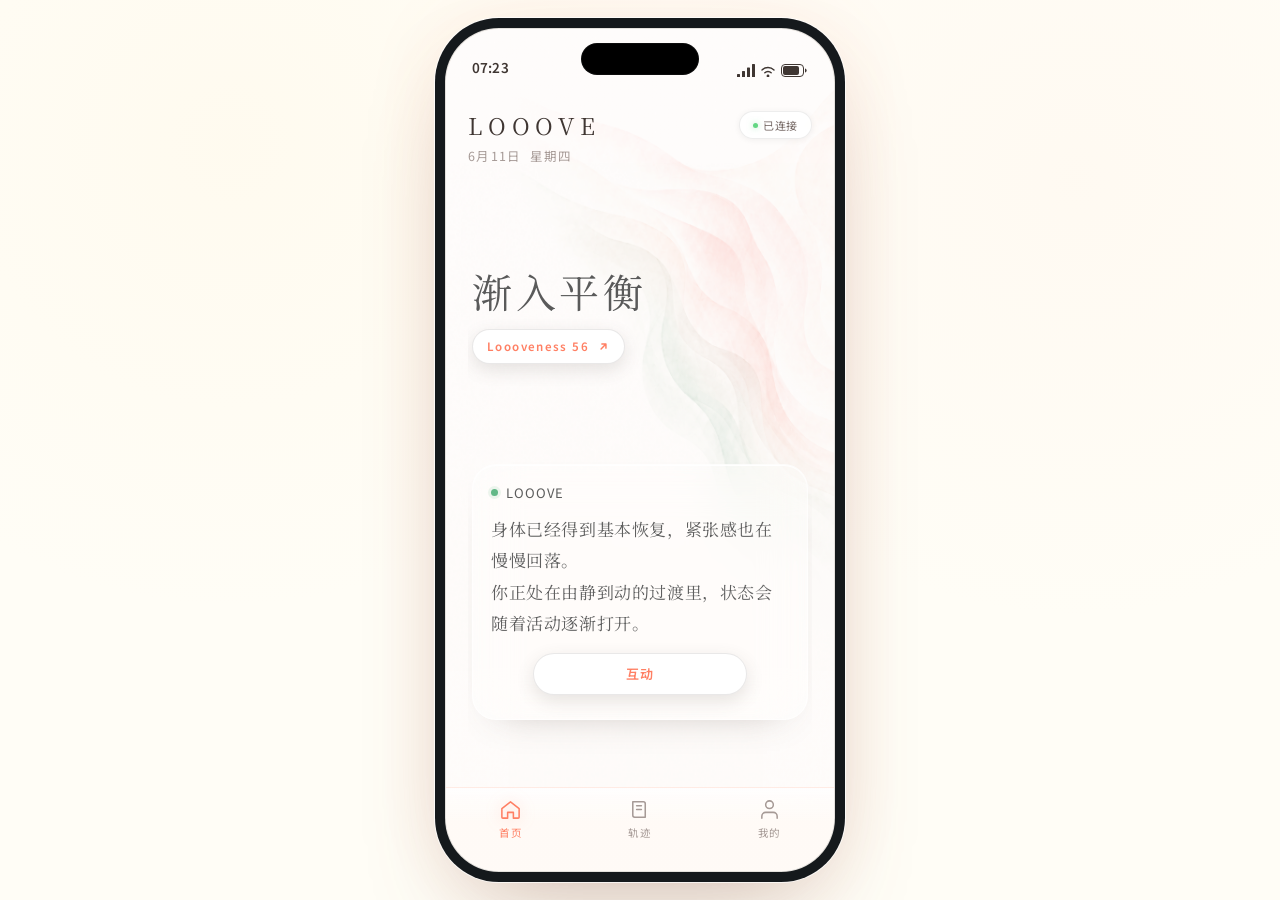
==== commit b4455a42: "Update LOOOVE demo and interaction assets" ====
--- a/LOOOVE-demo.html
+++ b/LOOOVE-demo.html
@@ -4,7 +4,7 @@
 <meta charset="UTF-8">
 <meta name="viewport" content="width=device-width, initial-scale=1.0">
 <title>LOOOVE · 循证 AI 身心教练 Demo</title>
-<link href="https://fonts.googleapis.com/css2?family=Noto+Serif+SC:wght@300;400;500;700&family=Noto+Sans+SC:wght@300;400;500&display=swap" rel="stylesheet">
+<link href="https://fonts.googleapis.com/css2?family=Cormorant+Garamond:wght@500;600&family=DM+Sans:wght@400;500;600&family=Noto+Serif+SC:wght@300;400;500;700&family=Noto+Sans+SC:wght@300;400;500&display=swap" rel="stylesheet">
 <style>
 :root{
   --primary:#ff7f63;--secondary:#ffb84d;--accent:#5aa7ff;
@@ -16,6 +16,7 @@
   --ease-smooth:cubic-bezier(.4,0,.2,1);--ease-bounce:cubic-bezier(.34,1.56,.64,1);
   --transition-fast:.2s var(--ease-smooth);--transition-base:.4s var(--ease-smooth);
   --transition-slow:.7s var(--ease-smooth);
+  --serif-en:'Cormorant Garamond',Georgia,serif;--sans-en:'DM Sans','Segoe UI',sans-serif;
   --serif:'Noto Serif SC',serif;--sans:'Noto Sans SC',sans-serif;
   --soft-page-bg:
     radial-gradient(circle at 86% 16%,rgba(238,188,174,.12),transparent 34%),
@@ -45,7 +46,58 @@
 
 /* ===== 单手机舞台 ===== */
 .stage{display:flex;align-items:center;justify-content:center;min-height:100vh;width:100%;padding:20px;z-index:1}
-.center-col{display:flex;align-items:center;justify-content:center;z-index:2}
+.center-col{display:flex;flex-direction:column;align-items:center;justify-content:center;gap:14px;z-index:2}
+
+/* 中英双语：手机外独立语言 Tab，不占用产品界面空间 */
+.language-switch{display:flex;align-items:center;justify-content:center;gap:3px;min-width:188px;
+  padding:4px;border:1px solid rgba(83,65,57,.10);border-radius:var(--radius-full);
+  background:rgba(255,255,255,.68);backdrop-filter:blur(18px) saturate(145%);
+  -webkit-backdrop-filter:blur(18px) saturate(145%);
+  box-shadow:0 12px 32px -22px rgba(84,61,51,.38),inset 0 1px 0 rgba(255,255,255,.92)}
+.language-switch button{min-width:88px;min-height:34px;padding:7px 15px;border:0;border-radius:var(--radius-full);
+  background:transparent;color:#9a8e89;font:600 11.5px/1 var(--sans-en);letter-spacing:.04em;
+  cursor:pointer;transition:color .2s var(--ease-smooth),background .2s var(--ease-smooth),
+  box-shadow .2s var(--ease-smooth),transform .2s var(--ease-smooth)}
+.language-switch button:hover{color:#574b47}
+.language-switch button:active{transform:scale(.97)}
+.language-switch button.on{background:#fff;color:#e66f56;box-shadow:0 4px 14px rgba(104,75,62,.12)}
+.language-switch button:focus-visible{outline:2px solid rgba(255,127,99,.48);outline-offset:2px}
+
+html[lang="en"]{--serif-en:'Cormorant Garamond',Georgia,serif;--sans-en:'DM Sans','Segoe UI',sans-serif;
+  --serif:var(--serif-en);--sans:var(--sans-en)}
+html[lang="en"] .app{font-family:var(--sans-en);letter-spacing:0}
+html[lang="en"] .serif,
+html[lang="en"] .onb-title,
+html[lang="en"] .onb-promise-title,
+html[lang="en"] .growth-title,
+html[lang="en"] .home-consultant-copy{font-family:var(--serif-en)}
+html[lang="en"] .onb-eyebrow,
+html[lang="en"] .sec-title,
+html[lang="en"] .home-brand-sub,
+html[lang="en"] .arc-label,
+html[lang="en"] .arc-key{letter-spacing:.08em}
+html[lang="en"] .onb-title{font-size:clamp(25px,7.2vw,31px);line-height:1.06}
+html[lang="en"] .onb-cover-copy{font-size:14px;line-height:1.95;letter-spacing:.01em}
+html[lang="en"] .onb-option{font-size:12.5px;line-height:1.45;min-height:48px}
+html[lang="en"] .onb-journey-step b{font-size:15px}
+html[lang="en"] .onb-journey-step span{font-size:10.5px}
+html[lang="en"] .home-consultant-copy{font-size:clamp(15px,3.9vw,16.5px);line-height:1.62}
+html[lang="en"] #t-diary .diary-hero h2{
+  font-size:28px;font-weight:600;line-height:1.08;letter-spacing:.025em
+}
+html[lang="en"] #t-diary .growth-title{
+  font-size:17px;font-weight:600;line-height:1.38;letter-spacing:.004em
+}
+html[lang="en"] #t-diary .growth-signal-preview span{font-size:11.5px;line-height:1.5}
+html[lang="en"] #t-diary .growth-summary-line{font-size:12.5px;line-height:1.55}
+html[lang="en"] .tabbar button{font-size:10px;letter-spacing:.01em}
+html[lang="en"] button,
+html[lang="en"] input,
+html[lang="en"] textarea{font-family:var(--sans-en)}
+html[lang="en"] .home-awareness-title{
+  align-self:flex-start;width:auto;max-width:100%;text-align:left;white-space:nowrap;
+  font-family:var(--serif-en);font-size:clamp(32px,9vw,40px);letter-spacing:.035em
+}
 
 /* 手机外选择器组 */
 .fp-group{display:flex;flex-direction:column;align-items:center;gap:9px}
@@ -323,7 +375,7 @@
   font-size:13px;font-weight:400;letter-spacing:.08em;display:flex;align-items:center;gap:8px}
 .home-consultant-label::before{content:"";width:7px;height:7px;flex:0 0 7px;border-radius:50%;
   background:#62b887;box-shadow:0 0 0 3px rgba(98,184,135,.12)}
-.home-consultant-copy{color:#5f5f5f;font-size:clamp(15px,4.1vw,17px);line-height:1.85;letter-spacing:.035em}
+.home-consultant-copy{min-height:7.4em;color:#5f5f5f;font-size:clamp(15px,4.1vw,17px);line-height:1.85;letter-spacing:.035em}
 .home-consultant-next{align-self:center;width:72%;min-width:0;height:42px;margin-top:14px;padding:0 15px;border:1px solid rgba(76,68,64,.12);
   border-radius:999px;background:#fff;color:var(--primary);display:inline-flex;align-items:center;
   justify-content:center;gap:0;font-family:var(--sans);font-size:13px;font-weight:600;letter-spacing:.08em;cursor:pointer;
@@ -340,7 +392,7 @@
   radial-gradient(circle at 92% 8%,rgba(244,190,174,.15),transparent 31%),
   radial-gradient(circle at 4% 58%,rgba(181,207,194,.1),transparent 34%),
   linear-gradient(168deg,#fff 0%,#fffdfb 58%,#fff8f4 100%)}
-#homeAwarenessPlaceholder .sr-topbar{height:62px;background:transparent;
+#homeAwarenessPlaceholder .sr-topbar{height:56px;background:transparent;
   border-bottom:0}
 #homeAwarenessPlaceholder .sr-toptitle{font-family:var(--sans);font-size:14px;font-weight:700;letter-spacing:.12em}
 .consultant-search-btn{width:28px;height:36px;flex:0 0 28px;border:0;background:transparent;color:var(--consultant-ink);display:flex;align-items:center;justify-content:center;cursor:pointer;padding:0;transition:color .2s ease,transform .2s ease}
@@ -575,6 +627,263 @@
 @keyframes consultantSleepWave{0%,100%{height:5px;opacity:.62}50%{height:16px;opacity:1}}
 @keyframes consultantCardReveal{from{opacity:0;transform:rotateY(90deg) scale(.94)}to{opacity:1;transform:rotateY(0) scale(1)}}
 @media(prefers-reduced-motion:reduce){.consultant-agent-message,.consultant-user-row,.consultant-inline-agent,.consultant-reflection-art.revealed{animation:none}.consultant-voice-btn.recording,.consultant-sleep-music-button.playing .consultant-sleep-wave i{animation:none}}
+
+/* ===== 互动 · 单一纵向 AI 内容流 ===== */
+.proactive-search-btn{width:28px;height:36px;flex:0 0 28px;border:0;background:transparent;color:var(--consultant-ink);
+  display:flex;align-items:center;justify-content:center;padding:0;cursor:pointer;transition:color .2s ease,transform .2s ease}
+.proactive-search-btn:hover{color:var(--consultant-accent);transform:translateY(-1px)}
+.proactive-search-btn:active{transform:scale(.92)}
+.proactive-search-btn svg{width:18px;height:18px;fill:none;stroke:currentColor;stroke-width:1.75;stroke-linecap:round;stroke-linejoin:round}
+.proactive-search-panel{position:absolute;z-index:48;top:124px;left:18px;right:18px;height:46px;padding:0 8px 0 14px;
+  display:flex;align-items:center;gap:8px;border:1px solid rgba(82,72,68,.09);border-radius:16px;
+  background:rgba(255,255,255,.96);box-shadow:0 12px 32px rgba(78,66,60,.12);opacity:0;pointer-events:none;
+  transform:translateY(-8px) scale(.985);transform-origin:50% 0;
+  transition:opacity .2s ease,transform .25s var(--ease-smooth)}
+.home-child-screen.searching .proactive-search-panel{opacity:1;pointer-events:auto;transform:translateY(0) scale(1)}
+.proactive-search-leading{width:16px;height:16px;flex:0 0 16px;fill:none;stroke:#9b918d;stroke-width:1.7;stroke-linecap:round}
+.proactive-search-panel input{min-width:0;flex:1;border:0;outline:0;background:transparent;color:#514b48;
+  font-family:var(--sans);font-size:10.5px;line-height:1}
+.proactive-search-panel input::placeholder{color:#aaa19d}
+.proactive-search-panel input::-webkit-search-cancel-button{-webkit-appearance:none;appearance:none}
+.proactive-search-status{min-width:25px;color:#a09692;font-family:var(--sans);font-size:8.5px;text-align:right;
+  font-variant-numeric:tabular-nums;white-space:nowrap}
+.proactive-search-next,.proactive-search-close{border:0;background:transparent;color:#756d69;display:flex;align-items:center;
+  justify-content:center;padding:0;cursor:pointer;transition:color .18s ease,background .18s ease,transform .18s ease}
+.proactive-search-next{width:31px;height:31px;flex:0 0 31px;border-radius:50%;background:#fff7f3;color:var(--consultant-accent)}
+.proactive-search-close{width:25px;height:31px;flex:0 0 25px;border-radius:10px}
+.proactive-search-next:hover,.proactive-search-close:hover{color:#ee6f55;background:#fff1ec}
+.proactive-search-next:active,.proactive-search-close:active{transform:scale(.92)}
+.proactive-search-next svg,.proactive-search-close svg{width:14px;height:14px;fill:none;stroke:currentColor;stroke-width:1.8;
+  stroke-linecap:round;stroke-linejoin:round}
+.home-awareness-placeholder-body.proactive-body{inset:124px 0 78px;overflow:hidden}
+.home-awareness-placeholder-body.proactive-body{transition:inset .26s var(--ease-smooth)}
+.home-child-screen.searching .home-awareness-placeholder-body.proactive-body{inset:180px 0 78px}
+.proactive-feed{position:absolute;inset:0;overflow-y:auto;overflow-x:hidden;padding:17px 20px 64px;
+  scrollbar-width:none;overscroll-behavior:contain;color:#4e4a48;font-family:var(--sans)}
+.proactive-feed::-webkit-scrollbar{display:none}
+.proactive-stream-item{animation:proactiveReveal .45s var(--ease-smooth) both}
+.proactive-stream-item+.proactive-stream-item{margin-top:14px}
+.proactive-stream-item.is-search-match{outline:2px solid rgba(238,132,104,.7);outline-offset:5px;border-radius:25px;
+  animation:proactiveSearchMatch .62s var(--ease-smooth) both}
+@keyframes proactiveSearchMatch{0%{outline-color:rgba(238,132,104,0)}55%{outline-color:rgba(238,132,104,.82)}100%{outline-color:rgba(238,132,104,.7)}}
+.proactive-simulation-toast{position:absolute;z-index:50;top:112px;left:50%;max-width:calc(100% - 32px);
+  padding:12px 21px;border-radius:999px;background:rgba(65,59,56,.88);color:#fff;font-size:13.5px;font-weight:600;
+  letter-spacing:.06em;white-space:nowrap;pointer-events:none;opacity:0;
+  transform:translate(-50%,-12px);box-shadow:0 14px 36px rgba(55,48,44,.18);
+  transition:opacity .22s ease,transform .22s var(--ease-smooth)}
+.proactive-simulation-toast.on{opacity:1;transform:translate(-50%,0)}
+.proactive-agent-bubble{position:relative;width:94%;padding:15px 16px 17px;border-radius:22px 22px 22px 7px;
+  background:rgba(255,255,255,.82);border:1px solid rgba(255,255,255,.96);
+  box-shadow:0 12px 28px rgba(75,66,61,.08),inset 0 1px 0 rgba(255,255,255,.98)}
+.proactive-agent-bubble::before{content:"";position:absolute;left:-1px;bottom:-1px;width:12px;height:12px;
+  background:linear-gradient(135deg,transparent 49%,rgba(255,255,255,.9) 50%);border-bottom-left-radius:5px}
+.proactive-ai-line{display:flex;align-items:center;gap:8px;margin:0 2px 10px;color:#807975;font-size:9px;font-weight:650;letter-spacing:.13em}
+.proactive-ai-line i{width:6px;height:6px;border-radius:50%;background:#77a484;box-shadow:0 0 0 4px rgba(119,164,132,.1)}
+.proactive-ai-line time{margin-left:auto;color:#aaa29e;font-size:8px;font-weight:400;letter-spacing:.04em;font-variant-numeric:tabular-nums}
+.proactive-primary-copy{margin:0;font-family:var(--serif);font-size:15.36px;font-weight:400;line-height:1.75;letter-spacing:.01em;color:#4a4644}
+.proactive-primary-copy p{margin:0}.proactive-primary-copy p+p{margin-top:11px}
+.proactive-metric{color:var(--consultant-accent);background:transparent;padding:0;border-radius:0;font-weight:500}
+.proactive-completion-feedback .proactive-agent-bubble{width:100%;padding:15px 16px 16px}
+.proactive-feedback-copy{font-family:var(--serif);font-size:15.36px;font-weight:400;line-height:1.75;letter-spacing:.01em;color:#4a4644}
+.proactive-feedback-copy p{margin:0}
+.proactive-recovery-plan .proactive-agent-bubble{width:100%;padding:16px 14px 15px}
+.proactive-practice-grid{display:grid;grid-template-columns:repeat(2,minmax(0,1fr));gap:9px;margin-top:12px}
+.proactive-practice-grid:empty{display:none}
+.proactive-stage-item{animation:proactiveReveal .45s var(--ease-smooth) both}
+.proactive-stage-item.is-opening{transform:scale(.965)!important;border-color:rgba(238,132,104,.72)!important;
+  box-shadow:0 0 0 3px rgba(238,132,104,.16),0 12px 30px rgba(121,78,64,.16)!important}
+.proactive-stage-item.is-opening::after{content:"";position:absolute;inset:0;z-index:4;border-radius:inherit;
+  border:2px solid rgba(238,132,104,.62);background:rgba(255,244,239,.10);pointer-events:none;
+  animation:recommendationConfirm .65s var(--ease-smooth) both}
+.proactive-stage-item.is-opening .proactive-practice-arrow{background:var(--consultant-accent);border-color:var(--consultant-accent);
+  color:#fff;transform:translateX(2px)}
+.proactive-practice-card{position:relative;width:100%;overflow:hidden;padding:0;border:1px solid rgba(76,70,66,.1);border-radius:23px;
+  background:rgba(255,255,255,.82);color:inherit;text-align:left;cursor:pointer;box-shadow:0 14px 32px rgba(80,69,62,.09);
+  transition:transform .22s var(--ease-smooth),box-shadow .22s ease}
+.proactive-practice-card:hover{transform:translateY(-2px);box-shadow:0 18px 38px rgba(80,69,62,.13)}
+.proactive-practice-card:active{transform:scale(.99)}
+.proactive-practice-media{display:block;position:relative;width:100%;aspect-ratio:4/3;overflow:hidden;background:#fff}
+.proactive-practice-media img{display:block;width:100%;height:100%;object-fit:cover;filter:grayscale(1);mix-blend-mode:multiply}
+.proactive-practice-media::after{content:"";position:absolute;inset:0;border-bottom:1px solid rgba(69,64,61,.08);pointer-events:none}
+.proactive-practice-copy{display:grid;grid-template-columns:1fr auto;align-items:center;gap:12px;padding:13px 14px 14px}
+.proactive-practice-copy h4{margin:0;font-family:var(--serif);font-size:16px;font-weight:600;color:#474341}
+.proactive-practice-copy p{margin-top:5px;color:#958d89;font-size:9px;line-height:1.45;letter-spacing:.04em}
+.proactive-practice-arrow{width:30px;height:30px;border:1px solid rgba(73,68,65,.12);border-radius:50%;display:flex;align-items:center;justify-content:center;
+  color:#635e5a;font-size:14px;background:#fff}
+.proactive-practice-grid .proactive-practice-card{border-radius:16px;box-shadow:0 8px 20px rgba(80,69,62,.08)}
+.proactive-card-grid .proactive-practice-copy{position:relative;display:grid;grid-template-columns:minmax(0,1fr) 20px;align-items:center;column-gap:6px;min-height:65px;padding:10px 9px 11px}
+.proactive-card-grid .proactive-practice-copy>span:first-child{display:block;min-width:0}
+.proactive-card-grid .proactive-practice-copy h4{margin:0;font-size:12px;line-height:1.45}
+.proactive-card-grid .proactive-practice-copy p{margin-top:5px;font-size:9.75px;line-height:1.4;letter-spacing:.025em}
+.proactive-card-grid .proactive-practice-copy h4,.proactive-card-grid .proactive-practice-copy p{overflow:hidden;white-space:nowrap;text-overflow:ellipsis}
+.proactive-card-grid .proactive-practice-arrow{position:static;justify-self:end;align-self:center;width:20px;height:20px;font-size:11px}
+.proactive-stream-break{height:1px;margin:28px 0 22px;background:linear-gradient(90deg,transparent,rgba(73,68,64,.13),transparent)}
+.proactive-user-label,.proactive-deep-user-meta{display:flex;width:100%;align-items:center;justify-content:center;margin:0 0 9px;text-align:center;color:#a09893;font-size:8px;letter-spacing:.1em}
+.proactive-user-label time,.proactive-deep-user-meta time{font-variant-numeric:tabular-nums;letter-spacing:.04em}
+.proactive-user-bubble{width:fit-content;max-width:82%;margin-left:auto;padding:13px 17px;border-radius:26px 26px 7px 26px;
+  background:rgba(255,127,99,.12);border:1px solid rgba(255,127,99,.08);
+  box-shadow:0 10px 24px rgba(139,91,75,.10);color:var(--consultant-accent);font-family:var(--serif);font-size:15.36px;font-weight:500;line-height:1.75}
+.proactive-user-upload{width:100%}
+.proactive-user-upload-card{position:relative;display:block;width:78%;max-width:260px;margin-left:auto;aspect-ratio:4/3;padding:5px;overflow:hidden;
+  border-radius:22px 22px 7px 22px;background:rgba(255,127,99,.12);border:1px solid rgba(255,127,99,.08);
+  box-shadow:0 12px 28px rgba(139,91,75,.11)}
+.proactive-user-upload-card img{display:block;width:100%;height:100%;object-fit:cover;border-radius:17px 17px 4px 17px}
+.proactive-support-plan .proactive-agent-bubble{width:100%;padding:16px 14px 15px}
+.proactive-analysis-copy{margin:0;font-family:var(--serif);font-size:15.36px;font-weight:400;line-height:1.75;letter-spacing:.01em;color:#4a4644}
+.proactive-analysis-copy p{margin:0}.proactive-analysis-copy p+p{margin-top:11px}
+.proactive-support-grid{display:grid;grid-template-columns:repeat(2,minmax(0,1fr));gap:9px;margin-top:12px}
+.proactive-support-grid:empty{display:none}
+.proactive-support-card{position:relative;width:100%;overflow:hidden;padding:0;border:1px solid rgba(75,68,64,.09);border-radius:16px;
+  background:rgba(255,255,255,.84);color:inherit;text-align:left;cursor:pointer;box-shadow:0 8px 20px rgba(79,67,60,.08);
+  transition:transform .22s var(--ease-smooth),box-shadow .22s ease,border-color .22s ease}
+.proactive-support-card:hover{transform:translateY(-2px);box-shadow:0 18px 40px rgba(79,67,60,.13)}
+.proactive-support-card:active{transform:scale(.99)}
+.proactive-support-card.selected{border-color:rgba(112,144,126,.4);box-shadow:0 15px 36px rgba(97,119,105,.14)}
+.proactive-art-media{display:block;width:100%;aspect-ratio:4/3;overflow:hidden;background:#fbfaf7}
+.proactive-art-media img{display:block;width:100%;height:100%;object-fit:cover}
+.proactive-food-plan .proactive-agent-bubble{width:100%;padding:16px 14px 15px}
+.proactive-food-copy{font-family:var(--serif);font-size:15.36px;font-weight:400;line-height:1.75;letter-spacing:.01em;color:#4a4644}
+.proactive-food-copy p{margin:0}.proactive-food-copy p+p{margin-top:11px}
+.proactive-food-grid{display:grid;grid-template-columns:repeat(2,minmax(0,1fr));gap:9px;margin-top:12px}
+.proactive-food-grid:empty{display:none}
+.proactive-food-card{position:relative;width:100%;overflow:hidden;padding:0;border:1px solid rgba(75,68,64,.09);border-radius:16px;
+  background:rgba(255,255,255,.84);color:inherit;text-align:left;cursor:pointer;box-shadow:0 8px 20px rgba(79,67,60,.08);
+  transition:transform .22s var(--ease-smooth),box-shadow .22s ease}
+.proactive-food-card:hover{transform:translateY(-2px);box-shadow:0 18px 40px rgba(79,67,60,.13)}
+.proactive-food-card:active{transform:scale(.99)}
+.proactive-food-media{display:block;width:100%;aspect-ratio:4/3;overflow:hidden;background:#fbfaf7}
+.proactive-food-media img{display:block;width:100%;height:100%;object-fit:cover}
+.proactive-night-plan .proactive-agent-bubble,
+.proactive-perspective-plan .proactive-agent-bubble{width:100%;padding:16px 14px 15px}
+.proactive-night-copy,.proactive-perspective-copy{font-family:var(--serif);font-size:15.36px;font-weight:400;
+  line-height:1.75;letter-spacing:.01em;color:#4a4644}
+.proactive-night-copy p,.proactive-perspective-copy p{margin:0}
+.proactive-night-copy p+p,.proactive-perspective-copy p+p{margin-top:11px}
+.proactive-resource-grid{display:grid;grid-template-columns:repeat(2,minmax(0,1fr));gap:9px;margin-top:12px}
+.proactive-resource-grid:empty{display:none}
+.proactive-resource-card{position:relative;width:100%;overflow:hidden;padding:0;border:1px solid rgba(75,68,64,.09);
+  border-radius:16px;background:rgba(255,255,255,.84);color:inherit;text-align:left;cursor:pointer;
+  box-shadow:0 8px 20px rgba(79,67,60,.08);
+  transition:transform .22s var(--ease-smooth),box-shadow .22s ease}
+.proactive-resource-card:hover{transform:translateY(-2px);box-shadow:0 18px 40px rgba(79,67,60,.13)}
+.proactive-resource-card:active{transform:scale(.99)}
+.proactive-resource-media{display:block;width:100%;aspect-ratio:4/3;overflow:hidden;background:#fbfaf7}
+.proactive-resource-media img{display:block;width:100%;height:100%;object-fit:cover}
+.proactive-deep-visual{position:relative;display:block;width:100%;aspect-ratio:4/3;overflow:hidden;background:#fbf7f2}
+.proactive-deep-visual img{display:block;width:100%;height:100%;object-fit:cover}
+.proactive-deep-thread{display:grid;gap:12px;margin-top:12px}
+.proactive-deep-message{animation:proactiveReveal .4s var(--ease-smooth) both}
+.proactive-deep-message.ai{width:94%;padding:15px 16px 17px;border-radius:22px 22px 22px 7px;background:rgba(255,255,255,.88);
+  border:1px solid rgba(255,255,255,.96);box-shadow:0 12px 28px rgba(75,66,61,.08)}
+.proactive-deep-message.user{width:100%;margin-left:auto;color:var(--consultant-accent)}
+.proactive-deep-user-bubble{width:fit-content;max-width:82%;margin-left:auto;padding:12px 15px;border-radius:22px 22px 6px 22px;
+  background:rgba(255,127,99,.12);border:1px solid rgba(255,127,99,.08);box-shadow:0 10px 24px rgba(139,91,75,.10);
+  color:var(--consultant-accent)}
+.proactive-deep-message p{margin:0;font-family:var(--serif);font-size:15.36px;font-weight:400;line-height:1.75;letter-spacing:.01em;color:#4a4644}
+.proactive-deep-message.user p{color:inherit;font-weight:500}
+.proactive-deep-message p+p{margin-top:11px}
+.proactive-deep-signal{display:flex;align-items:center;gap:7px;margin:1px 0 10px;color:var(--consultant-accent);
+  font-size:8px;font-weight:700;letter-spacing:.13em}
+.proactive-deep-signal::before{content:"";width:5px;height:5px;border-radius:50%;background:currentColor;box-shadow:0 0 0 4px rgba(255,127,99,.08)}
+.proactive-message-composer{position:absolute;z-index:13;left:0;right:0;bottom:0;min-height:78px;padding:10px 16px 14px;
+  display:grid;grid-template-columns:30px minmax(0,1fr);align-items:center;gap:10px;background:rgba(255,255,255,.94);
+  backdrop-filter:blur(18px);border-top:1px solid rgba(76,69,65,.08);box-shadow:0 -8px 24px rgba(74,65,60,.035)}
+.proactive-composer-mic{display:flex;width:30px;height:44px;align-items:center;justify-content:center;color:#8f8985}
+.proactive-composer-mic svg{width:20px;height:20px;fill:none;stroke:currentColor;stroke-width:1.8;stroke-linecap:round;stroke-linejoin:round}
+.proactive-composer-field{height:48px;padding:3px 4px 3px 16px;display:grid;grid-template-columns:minmax(0,1fr) 42px;align-items:center;
+  border:1px solid rgba(76,69,65,.1);border-radius:25px;background:#fbf8f6;transition:border-color .2s ease,box-shadow .2s ease}
+.proactive-composer-field:focus-within{border-color:rgba(255,127,99,.3);box-shadow:0 0 0 3px rgba(255,127,99,.065)}
+.proactive-composer-field input{width:100%;min-width:0;height:40px;padding:0;border:0;background:transparent;color:#4f4946;
+  font:12px/1 var(--serif);outline:none}
+.proactive-composer-field input::placeholder{color:#aaa09b}
+.proactive-composer-send{width:42px;height:42px;padding:0;border:0;border-radius:50%;background:var(--consultant-accent);color:#fff;
+  display:flex;align-items:center;justify-content:center;cursor:pointer;box-shadow:0 7px 16px rgba(255,127,99,.22)}
+.proactive-composer-send svg{width:18px;height:18px;fill:none;stroke:currentColor;stroke-width:1.8;stroke-linecap:round;stroke-linejoin:round}
+.proactive-composer-send:active{transform:scale(.94)}
+.proactive-composer-send:disabled,.proactive-composer-field input:disabled{opacity:.48;cursor:default}
+.proactive-detail-screen{position:absolute;inset:0;z-index:15;display:none;overflow:hidden;
+  background:linear-gradient(165deg,#fff,#fbf9f7 68%,#f7f2ee)}
+.proactive-detail-screen.on{display:block;animation:practiceVideoIn .32s var(--ease-smooth) both}
+.proactive-detail-body{position:absolute;inset:103px 0 0;overflow-y:auto;padding:22px 20px 48px;scrollbar-width:none}
+.proactive-detail-body::-webkit-scrollbar{display:none}
+.proactive-art-page-visual{width:100%;aspect-ratio:4/3;overflow:hidden;border-radius:24px;background:#fbfaf7;
+  box-shadow:0 18px 42px rgba(66,59,55,.12)}
+.proactive-art-page-visual img{display:block;width:100%;height:100%;object-fit:cover}
+.proactive-detail-body h3{margin-top:9px;font-family:var(--serif);font-size:26px;font-weight:500;line-height:1.35;color:#47423f}
+.proactive-art-page-visual + h3{margin-top:22px}
+.proactive-art-page-intro{margin-top:16px;font-family:var(--serif);font-size:13px;line-height:1.8;color:#6d6662}
+.proactive-art-page-address{display:grid;grid-template-columns:auto minmax(0,1fr) 32px;align-items:center;column-gap:11px;margin-top:20px;padding:13px 13px 13px 15px;border-radius:18px;
+  background:rgba(255,255,255,.82);border:1px solid rgba(76,69,65,.08);box-shadow:0 10px 24px rgba(67,58,53,.06)}
+.proactive-art-page-address span{color:var(--consultant-accent);font-size:8px;font-weight:700;line-height:1;letter-spacing:.13em}
+.proactive-art-page-address strong{display:block;min-width:0;font-family:var(--serif);font-size:11px;font-weight:500;line-height:1.55;color:#554f4b}
+.proactive-art-page-navigation{display:grid;width:32px;height:32px;place-items:center;border:1px solid rgba(255,127,99,.2);border-radius:50%;
+  background:rgba(255,127,99,.09);color:var(--consultant-accent);transition:transform .22s ease,background .22s ease}
+.proactive-art-page-navigation:active{transform:scale(.93);background:rgba(255,127,99,.16)}
+.proactive-art-page-navigation svg{width:15px;height:15px;fill:none;stroke:currentColor;stroke-width:1.8;stroke-linecap:round;stroke-linejoin:round}
+.proactive-conversation-body{inset:103px 0 78px;padding:19px 20px 30px}
+.proactive-conversation-body .proactive-deep-thread{margin-top:0}
+.proactive-food-page-visual{width:100%;aspect-ratio:4/3;overflow:hidden;border-radius:24px;background:#fbfaf7;
+  box-shadow:0 18px 42px rgba(66,59,55,.12)}
+.proactive-food-page-visual img{display:block;width:100%;height:100%;object-fit:cover}
+.proactive-food-page-visual + h3{margin-top:20px}
+.proactive-food-steps{margin-top:20px;padding:16px;border-radius:20px;background:rgba(255,255,255,.84);
+  border:1px solid rgba(76,69,65,.08);box-shadow:0 10px 26px rgba(67,58,53,.06)}
+.proactive-food-steps b{display:block;color:#5c5551;font-size:10px;letter-spacing:.08em}
+.proactive-food-steps ol{display:grid;gap:9px;margin:12px 0 0 17px;color:#635c58;font-family:var(--serif);font-size:12px;line-height:1.7}
+.proactive-resource-body{padding-bottom:38px}
+.proactive-resource-visual{width:100%;aspect-ratio:4/3;overflow:hidden;border-radius:24px;background:#fbfaf7;
+  box-shadow:0 18px 42px rgba(66,59,55,.12)}
+.proactive-resource-visual img{display:block;width:100%;height:100%;object-fit:cover}
+.proactive-resource-title{margin-top:20px!important;font-size:24px!important}
+.proactive-resource-meta{margin-top:7px;color:#918884;font-size:9px;line-height:1.55;letter-spacing:.025em}
+.proactive-resource-intro{margin-top:16px;font-family:var(--serif);font-size:12.5px;line-height:1.78;color:#635d59}
+.proactive-resource-action{width:100%;height:46px;margin-top:16px;border:0;border-radius:23px;background:var(--consultant-accent);
+  color:#fff;font:600 11px/1 var(--sans);letter-spacing:.04em;cursor:pointer;
+  box-shadow:0 10px 22px rgba(255,127,99,.2);transition:transform .2s ease,background .2s ease}
+.proactive-resource-action:active{transform:scale(.985)}
+.proactive-resource-action.on{background:#54504d}
+.practice-video-screen{position:absolute;inset:0;z-index:14;display:none;background:linear-gradient(165deg,#fff,#fbf9f7 68%,#f7f2ee);overflow-y:auto;scrollbar-width:none}
+.practice-video-screen::-webkit-scrollbar{display:none}
+.practice-video-screen.on{display:block;animation:practiceVideoIn .32s var(--ease-smooth) both}
+.practice-video-topbar{position:sticky;top:0;z-index:3;height:103px;padding:55px 22px 10px;display:grid;grid-template-columns:34px 1fr 34px;align-items:center;
+  background:rgba(255,255,255,.86);backdrop-filter:blur(18px);border-bottom:1px solid rgba(72,67,63,.08)}
+.practice-video-close{width:34px;height:34px;border:0;border-radius:50%;background:transparent;color:#55514e;font-size:23px;line-height:1;cursor:pointer}
+.practice-video-topbar h2{text-align:center;font-family:var(--serif);font-size:15px;font-weight:600;color:#4b4744}
+.practice-video-body{padding:20px 20px 44px}
+.practice-video-player{position:relative;overflow:hidden;width:100%;aspect-ratio:4/3;border-radius:24px;background:#f1efed;box-shadow:0 18px 42px rgba(66,59,55,.14)}
+.practice-video-player img{width:100%;height:100%;display:block;object-fit:cover;filter:grayscale(1)}
+.practice-video-player::after{content:"";position:absolute;inset:0;background:linear-gradient(180deg,rgba(0,0,0,.02),transparent 60%,rgba(0,0,0,.16));pointer-events:none}
+.practice-video-play{position:absolute;z-index:2;left:50%;top:50%;width:54px;height:54px;transform:translate(-50%,-50%);border:1px solid rgba(255,255,255,.76);
+  border-radius:50%;background:rgba(52,49,47,.78);color:#fff;display:flex;align-items:center;justify-content:center;cursor:pointer;backdrop-filter:blur(9px)}
+.practice-video-play::before{content:"";width:0;height:0;margin-left:4px;border-top:7px solid transparent;border-bottom:7px solid transparent;border-left:11px solid currentColor}
+.practice-video-play.playing{opacity:.12}.practice-video-player:hover .practice-video-play.playing{opacity:.8}
+.practice-video-play.playing::before{width:11px;height:14px;margin:0;border:0;border-left:4px solid currentColor;border-right:4px solid currentColor}
+.practice-video-fullscreen{position:absolute;z-index:4;top:13px;right:13px;width:34px;height:34px;border:1px solid rgba(255,255,255,.62);
+  border-radius:50%;display:flex;align-items:center;justify-content:center;background:rgba(48,45,43,.58);color:#fff;cursor:pointer;backdrop-filter:blur(8px)}
+.practice-video-fullscreen svg{width:16px;height:16px;fill:none;stroke:currentColor;stroke-width:1.7;stroke-linecap:round;stroke-linejoin:round}
+.practice-video-copy{margin:18px 2px 0}.practice-video-copy h3{font-family:var(--serif);font-size:22px;font-weight:500;color:#484441}
+.practice-video-copy p{margin-top:7px;color:#8e8783;font-size:10px;line-height:1.6}
+.practice-video-timeline{position:absolute;z-index:3;left:15px;right:15px;bottom:13px}
+.practice-video-track{height:4px;border-radius:99px;background:rgba(255,255,255,.48);overflow:hidden;box-shadow:0 1px 5px rgba(0,0,0,.12)}
+.practice-video-track i{display:block;width:0;height:100%;border-radius:inherit;background:#ed8066;transition:width .18s linear}
+.practice-video-time{display:flex;justify-content:space-between;margin-top:7px;color:rgba(255,255,255,.92);font-size:8px;text-shadow:0 1px 4px rgba(0,0,0,.4)}
+.practice-video-step{margin-top:18px;padding:15px;border-radius:18px;background:#fff;border:1px solid rgba(70,65,62,.08);box-shadow:0 10px 24px rgba(67,58,53,.07)}
+.practice-video-step span{display:block;color:#a09894;font-size:8px;letter-spacing:.12em}.practice-video-step b{display:block;margin-top:7px;font-family:var(--serif);font-size:15px;font-weight:600;color:#504b48}
+.practice-video-dots{display:grid;grid-template-columns:repeat(4,1fr);gap:6px;margin-top:13px}
+.practice-video-dots i{height:3px;border-radius:99px;background:#e4e0dd}.practice-video-dots i.on{background:#4f4a47}
+.practice-video-screen.is-expanded{overflow:hidden}
+.practice-video-screen.is-expanded .practice-video-topbar,
+.practice-video-screen.is-expanded .practice-video-copy,
+.practice-video-screen.is-expanded .practice-video-step{display:none}
+.practice-video-screen.is-expanded .practice-video-body{position:absolute;inset:0;padding:0}
+.practice-video-screen.is-expanded .practice-video-player{position:absolute;inset:0;width:100%;height:100%;aspect-ratio:auto;border-radius:0;box-shadow:none}
+.practice-video-screen.is-expanded .practice-video-player img{object-fit:contain;background:#181715}
+.practice-video-screen.is-expanded .practice-video-fullscreen{top:58px;right:20px}
+@keyframes proactiveReveal{from{opacity:0;transform:translateY(9px)}to{opacity:1;transform:translateY(0)}}
+@keyframes recommendationConfirm{0%{opacity:0;transform:scale(.98)}35%,75%{opacity:1;transform:scale(1)}100%{opacity:.42;transform:scale(1)}}
+@keyframes practiceVideoIn{from{opacity:0;transform:translateY(16px)}to{opacity:1;transform:translateY(0)}}
+@media(prefers-reduced-motion:reduce){.proactive-stream-item,.proactive-deep-message,.practice-video-screen.on,.proactive-detail-screen.on{animation:none}}
+
 @keyframes homeOrbFloatA{0%,100%{transform:translate3d(0,0,0)}50%{transform:translate3d(6px,-10px,0)}}
 @keyframes homeOrbFloatB{0%,100%{transform:translate3d(0,0,0)}50%{transform:translate3d(-7px,8px,0)}}
 @keyframes homeOrbFloatC{0%,100%{transform:translate3d(0,0,0)}50%{transform:translate3d(8px,9px,0)}}
@@ -1325,6 +1634,12 @@
 
 /* ===== 成长轨迹 ===== */
 .diary-hero{align-items:center}
+#t-diary{overflow:hidden}
+#t-diary>.tab-scroll-area{top:74px;bottom:0;padding-bottom:0;display:flex;flex-direction:column;overflow:hidden}
+#t-diary>.tab-scroll-area>.growth-filter-row{position:relative;z-index:8;flex:0 0 40px;margin:0 0 16px;
+  background:transparent;-webkit-backdrop-filter:none;backdrop-filter:none;box-shadow:none}
+.growth-list-scroll{flex:1 1 auto;min-height:0;overflow-y:auto;overflow-x:hidden;scroll-behavior:smooth;overscroll-behavior:contain;scrollbar-width:none}
+.growth-list-scroll::-webkit-scrollbar{display:none}
 .growth-badge-float,.growth-review-float{position:absolute;right:8px;top:52%;bottom:auto;transform:translateY(-50%);z-index:36;width:52px;height:52px;border-radius:50%;
   border:1px solid rgba(238,132,102,.22);background:rgba(255,255,255,.82);color:var(--primary);
   -webkit-backdrop-filter:blur(14px) saturate(150%);backdrop-filter:blur(14px) saturate(150%);
@@ -1407,6 +1722,40 @@
 .growth-report-brief{display:flex;gap:8px;margin-top:11px}
 .growth-report-brief span{flex:1;padding:9px 8px;border-radius:14px;background:rgba(255,255,255,.58);font-size:9.5px;line-height:1.45;color:var(--text-muted)}
 .growth-report-brief b{display:block;margin-top:2px;font-family:var(--serif);font-size:14px;color:var(--text-primary)}
+.growth-line{position:relative;min-height:0;padding:0 0 8px;display:flex;flex-direction:column;gap:16px;justify-content:flex-start;overflow:visible;flex:0 0 auto}
+.growth-line::before{display:none}
+.growth-spine{position:absolute;left:18px;top:4px;bottom:4px;width:1px;background:rgba(238,132,102,.34);
+  border-radius:999px;box-shadow:0 0 4px rgba(238,132,102,.12);pointer-events:none}
+.growth-trail-node{position:relative;z-index:2;padding-left:46px;display:flex;align-items:center;flex:0 0 auto;opacity:0;
+  animation:growthNodeIn .62s cubic-bezier(.2,.82,.22,1) forwards}
+.growth-trail-node::before{content:'';position:absolute;z-index:4;left:12px;top:calc(50% - 6px);width:12px;height:12px;
+  border-radius:50%;background:var(--node-color,#e88468);
+  box-shadow:0 0 0 7px color-mix(in srgb,var(--node-color,#e88468) 14%,transparent)}
+.growth-trail-node::after{content:'';position:absolute;z-index:1;left:18px;top:50%;width:28px;border-top:1px dashed color-mix(in srgb,var(--node-color,#e88468) 34%,transparent)}
+.growth-trail-node[data-growth="highlight"]{--node-color:#d5a13c}
+.growth-trail-node[data-growth="low"]{--node-color:#c97a8d}
+.growth-trail-node[data-growth="interaction"]{--node-color:#e88468}
+.growth-trail-node[data-growth="report"]{--node-color:#7fa08b}
+.growth-node-button{position:relative;width:100%;min-height:82px;padding:14px 15px;border:1px solid rgba(255,255,255,.92);border-radius:20px;
+  background:linear-gradient(145deg,rgba(255,255,255,.68),rgba(255,248,242,.42));color:inherit;font-family:var(--sans);cursor:pointer;
+  box-shadow:0 15px 34px -30px rgba(125,91,74,.56),inset 0 1px 0 rgba(255,255,255,.86);
+  text-align:center;backdrop-filter:blur(18px) saturate(148%);transition:transform .22s ease,box-shadow .22s ease,border-color .22s ease}
+.growth-node-button:hover{transform:translateY(-2px);border-color:color-mix(in srgb,var(--node-color,#e88468) 24%,white);
+  box-shadow:0 20px 38px -26px color-mix(in srgb,var(--node-color,#e88468) 58%,rgba(90,65,54,.32)),inset 0 1px 0 rgba(255,255,255,.98)}
+.growth-node-button:hover .growth-node-copy{color:var(--primary)}
+.growth-node-button:active{transform:scale(.985)}
+.growth-node-meta{display:flex;width:100%;align-items:center;justify-content:space-between;flex-wrap:nowrap;gap:8px;margin:0 0 7px;color:#918985;font-size:10.9px;line-height:1.35;letter-spacing:.025em}
+.growth-node-kind{color:var(--node-color,#e88468);font-weight:700;text-align:left}
+.growth-node-meta time{margin-left:auto;white-space:nowrap;text-align:right}
+.growth-node-copy{display:block;width:100%;font-family:var(--serif);font-size:clamp(12px,3.28vw,13.6px);font-weight:400;line-height:1.85;letter-spacing:.035em;color:#302c2a;
+  text-align:left;white-space:normal;word-break:normal;overflow-wrap:break-word;transition:color .2s ease}
+.growth-trail-node.hide{display:none}
+.growth-record-reveal{opacity:0;transform:translateY(10px)}
+.growth-record-reveal.on{animation:growthRecordReveal .42s var(--ease-smooth) forwards}
+@keyframes growthNodeIn{from{opacity:0;transform:translateY(32px) scale(.96)}to{opacity:1;transform:translateY(0) scale(1)}}
+@keyframes growthRecordReveal{to{opacity:1;transform:translateY(0)}}
+.growth-interaction-media.practice img,.growth-interaction-media.reading img{aspect-ratio:4/3;object-fit:cover}
+.growth-interaction-media.practice,.growth-interaction-media.reading{grid-template-columns:1fr}
 .growth-card.hide{display:none}
 .growth-day.hide{display:none}
 .growth-frequency-word{position:absolute;left:12px;bottom:9px;font-family:var(--serif);font-size:17px;font-weight:700;color:#5f7456;line-height:1;
@@ -1478,6 +1827,7 @@
 .growth-body-data div{min-height:72px;padding:13px 6px;border-radius:17px;text-align:center;background:rgba(255,255,255,.66);border:1px solid rgba(255,255,255,.86)}
 .growth-body-data b{display:block;font-family:var(--serif);font-size:18px;color:var(--text-primary)}
 .growth-body-data span{display:block;margin-top:3px;font-size:9px;color:var(--text-muted);letter-spacing:.05em}
+.growth-body-note{margin-top:12px;font-family:var(--serif);font-size:13.5px;line-height:1.7;color:var(--text-primary)}
 .growth-ai-record{padding:0;border-radius:0;background:transparent;box-shadow:none;font-family:var(--serif);font-size:14px;line-height:1.85;color:var(--text-primary)}
 .growth-record-block.growth-interaction-summary{padding:0 16px}
 .growth-summary-row{padding:16px 0}
@@ -3177,6 +3527,12 @@
   <!-- 手机 -->
   <div class="center-col">
 
+    <!-- Chinese-only build: language switch disabled.
+    <div class="language-switch" role="group" aria-label="Language">
+      <button class="on" type="button" data-lang="zh-CN" aria-pressed="true" onclick="setDemoLanguage('zh-CN',this)">中文</button>
+      <button type="button" data-lang="en" aria-pressed="false" onclick="setDemoLanguage('en',this)">English</button>
+    </div>
+    -->
     <div class="phone-wrap">
       <div class="phone" id="phone">
         <div class="island"></div>
@@ -3329,271 +3685,138 @@
                 <svg width="10" height="17" viewBox="0 0 10 17" fill="none"><path d="M8 1.5L2 8.5L8 15.5" stroke="currentColor" stroke-width="1.8" stroke-linecap="round" stroke-linejoin="round"/></svg>
               </button>
               <div class="sr-toptitle-wrap">
-                <div class="sr-toptitle">互动</div>
-                <div class="consultant-agent-presence"><i></i>LOOOVE 在线 · 戒指数据已同步</div>
-              </div>
-              <button class="consultant-search-btn" type="button" aria-label="搜索互动记录">
-                <svg viewBox="0 0 24 24" aria-hidden="true"><circle cx="10.5" cy="10.5" r="5.5"/><path d="M14.5 14.5L19 19"/></svg>
+                <div class="sr-toptitle" data-i18n-zh="互动" data-i18n-en="Talk">互动</div>
+                <div class="consultant-agent-presence"><i></i><span data-i18n-zh="LOOOVE 正在读取此刻" data-i18n-en="LOOOVE is reading this moment">LOOOVE 正在读取此刻</span></div>
+              </div>
+              <button class="proactive-search-btn" type="button" onclick="LOOOVEInteraction.toggleSearch()" aria-label="搜索互动内容" aria-controls="proactiveSearchPanel" aria-expanded="false">
+                <svg viewBox="0 0 24 24" aria-hidden="true"><circle cx="10.5" cy="10.5" r="6.5"/><path d="m15.5 15.5 4.5 4.5"/></svg>
               </button>
             </div>
-            <div class="home-awareness-placeholder-body consultant-agent-body" aria-label="LOOOVE 互动区">
-              <main class="consultant-agent-feed" id="consultantAgentFeed" aria-live="polite">
-                <div class="consultant-day-marker"><span>6月11日 · 星期四</span></div>
-                <article class="consultant-agent-message">
-                  <div class="consultant-agent-meta">
-                    <span class="consultant-agent-avatar" aria-hidden="true">
-                      <svg viewBox="0 0 24 24"><path d="M12 3v3M12 18v3M3 12h3M18 12h3M5.6 5.6l2.1 2.1M16.3 16.3l2.1 2.1M18.4 5.6l-2.1 2.1M7.7 16.3l-2.1 2.1"/><circle cx="12" cy="12" r="3.6"/></svg>
-                    </span>
-                    <b>LOOOVE</b><time>07:30</time>
+            <form class="proactive-search-panel" id="proactiveSearchPanel" role="search" onsubmit="return LOOOVEInteraction.submitSearch(event)" autocomplete="off" aria-hidden="true">
+              <svg class="proactive-search-leading" viewBox="0 0 24 24" aria-hidden="true"><circle cx="10.5" cy="10.5" r="6.5"/><path d="m15.5 15.5 4.5 4.5"/></svg>
+              <input id="proactiveSearchInput" type="search" placeholder="搜索互动内容" aria-label="搜索互动内容">
+              <span class="proactive-search-status" id="proactiveSearchStatus" aria-live="polite"></span>
+              <button class="proactive-search-next" type="submit" aria-label="下一个搜索结果">
+                <svg viewBox="0 0 24 24" aria-hidden="true"><path d="m8 10 4 4 4-4"/></svg>
+              </button>
+              <button class="proactive-search-close" type="button" onclick="LOOOVEInteraction.closeSearch()" aria-label="关闭搜索">
+                <svg viewBox="0 0 24 24" aria-hidden="true"><path d="m7 7 10 10M17 7 7 17"/></svg>
+              </button>
+            </form>
+            <div class="proactive-simulation-toast" id="proactiveSimulationToast" role="status" aria-live="polite"></div>
+            <div class="home-awareness-placeholder-body proactive-body" aria-label="LOOOVE 主动互动区">
+              <main class="proactive-feed" id="loooveProactiveFeed" aria-live="polite" aria-label="AI 动态简报"></main>
+            </div>
+            <form class="proactive-message-composer proactive-main-composer" id="proactiveMainComposer" onsubmit="return LOOOVEInteraction.submitMainConversation(event)" autocomplete="off">
+              <span class="proactive-composer-mic" aria-hidden="true">
+                <svg viewBox="0 0 24 24"><rect x="9" y="3" width="6" height="11" rx="3"/><path d="M5.5 11a6.5 6.5 0 0 0 13 0M12 17.5V21M9 21h6"/></svg>
+              </span>
+              <span class="proactive-composer-field">
+                <input id="proactiveMainInput" type="text" placeholder="来和LOOOVE分享此刻的心事吧~" aria-label="来和LOOOVE分享此刻的心事吧~">
+                <button class="proactive-composer-send" id="proactiveMainSend" type="submit" aria-label="发送消息">
+                  <svg viewBox="0 0 24 24" aria-hidden="true"><path d="m21 3-6.7 18-3.1-7.2L4 10.7 21 3Z"/><path d="m11.2 13.8 4.1-4.1"/></svg>
+                </button>
+              </span>
+            </form>
+            <section class="practice-video-screen" id="practiceVideoScreen" aria-hidden="true" aria-label="运动教学视频">
+              <header class="practice-video-topbar">
+                <button class="practice-video-close" type="button" onclick="LOOOVEInteraction.closePracticeVideo()" aria-label="返回互动">‹</button>
+                <h2 id="practiceVideoHeader">教学视频</h2>
+                <span aria-hidden="true"></span>
+              </header>
+              <div class="practice-video-body">
+                <div class="practice-video-player" id="practiceVideoPlayer">
+                  <img id="practiceVideoImage" src="./assets/互动/baduanjin-sequence.png" alt="八段锦教学动作">
+                  <button class="practice-video-play" id="practiceVideoPlay" type="button" onclick="LOOOVEInteraction.togglePracticeVideo()" aria-label="暂停教学视频"></button>
+                  <button class="practice-video-fullscreen" id="practiceVideoFullscreen" type="button" onclick="LOOOVEInteraction.togglePracticeFullscreen()" aria-label="全屏播放" aria-expanded="false">
+                    <svg viewBox="0 0 24 24" aria-hidden="true"><path d="M8 3H3v5M16 3h5v5M8 21H3v-5M16 21h5v-5"/></svg>
+                  </button>
+                  <div class="practice-video-timeline">
+                    <div class="practice-video-track"><i id="practiceVideoProgress"></i></div>
+                    <div class="practice-video-time"><span id="practiceVideoElapsed">00:00</span><span id="practiceVideoDuration">08:00</span></div>
                   </div>
-                  <section class="consultant-dispatch-card consultant-morning-report">
-                    <div class="consultant-report-kicker">早间报告</div>
-                    <h2 class="consultant-report-title">今晨恢复偏慢，适合从容启动。</h2>
-
-                    <div class="consultant-report-dashboard" aria-label="今晨身体状态仪表盘">
-                      <div class="consultant-primary-metrics">
-                        <div class="consultant-primary-metric"><div class="consultant-data-label">Loooveness</div><div class="consultant-primary-value">56</div></div>
-                        <div class="consultant-primary-metric"><div class="consultant-data-label">睡眠</div><div class="consultant-primary-value">6小时42分</div></div>
-                      </div>
-                      <div class="consultant-secondary-metrics">
-                        <div class="consultant-secondary-metric"><div class="consultant-data-label">HRV</div><div class="consultant-secondary-value">32<small>ms</small></div></div>
-                        <div class="consultant-secondary-metric"><div class="consultant-data-label">静息心率</div><div class="consultant-secondary-value">70<small>bpm</small></div></div>
-                        <div class="consultant-secondary-metric"><div class="consultant-data-label">压力</div><div class="consultant-secondary-value">3.3<small>/ 5</small></div></div>
-                      </div>
-                    </div>
-
-                    <p class="consultant-report-insight">昨夜恢复低于近期水平。上午先做熟悉的事，把需要判断的任务留到状态打开之后。</p>
-                  </section>
-                </article>
-
-                <div class="consultant-user-row">
-                  <div class="consultant-user-wrap">
-                    <div class="consultant-user-name">我 · 10:18</div>
-                    <div class="consultant-user-bubble">我最近压力好大</div>
-                  </div>
-                </div>
-
-                <article class="consultant-agent-message">
-                  <div class="consultant-agent-meta">
-                    <span class="consultant-agent-avatar" aria-hidden="true">
-                      <svg viewBox="0 0 24 24"><path d="M12 3v3M12 18v3M3 12h3M18 12h3M5.6 5.6l2.1 2.1M16.3 16.3l2.1 2.1M18.4 5.6l-2.1 2.1M7.7 16.3l-2.1 2.1"/><circle cx="12" cy="12" r="3.6"/></svg>
-                    </span>
-                    <b>LOOOVE</b><time>10:19</time>
-                  </div>
-                  <section class="consultant-analysis-card">
-                    <div class="consultant-evidence">
-                      <div class="consultant-evidence-item"><b class="consultant-section-label">声音线索</b><span>最近的录音中，你们围绕需求排期与实现边界产生了争辩；过程中，你的语速明显加快，语气里也流露出被压抑的愤怒。</span></div>
-                      <div class="consultant-evidence-item"><b class="consultant-section-label">身体数据</b><span>会议后紧张感持续，HRV 低于个人基线，情绪压力保持在高位。</span></div>
-                    </div>
-                    <div class="consultant-hypothesis">
-                      <div class="consultant-hypothesis-label consultant-section-label">推测</div>
-                      <p>你在会议中提出需求后，被开发直接反驳，双方争辩了几句。虽然会议已经结束，但那股被顶回来的恼火，还是继续留在身体里。</p>
-                    </div>
-                    <div class="consultant-intervention-board">
-                      <div class="consultant-intervention-title consultant-section-label">推荐</div>
-                      <blockquote class="consultant-mantra-card">
-                        <div class="consultant-mantra-kicker">今日心法</div>
-                        <p>方案被反对，不等于能力被否定。</p>
-                        <footer>带走有用的信息，允许自己有情绪；<br>等愤怒过去，再决定什么值得回应。</footer>
-                      </blockquote>
-                    </div>
-                  </section>
-                </article>
-
-                <article class="consultant-agent-message consultant-proactive-message">
-                  <div class="consultant-agent-meta">
-                    <span class="consultant-agent-avatar" aria-hidden="true">
-                      <svg viewBox="0 0 24 24"><path d="M12 3v3M12 18v3M3 12h3M18 12h3M5.6 5.6l2.1 2.1M16.3 16.3l2.1 2.1M18.4 5.6l-2.1 2.1M7.7 16.3l-2.1 2.1"/><circle cx="12" cy="12" r="3.6"/></svg>
-                    </span>
-                    <b>LOOOVE</b><time>23:47</time>
-                  </div>
-                  <section class="consultant-proactive-card" aria-label="LOOOVE 深夜主动关心">
-                    <div class="consultant-proactive-kicker">深夜关心</div>
-                    <h2 class="consultant-proactive-title">身体还没有进入休息。</h2>
-                    <p class="consultant-proactive-copy">已经很晚了，你还没有入睡，Loooveness 降至 41。我为你生成了一段音乐，陪你度过这段仍然清醒的时间。</p>
-                    <button class="consultant-sleep-music-button" id="consultantSleepMusicButton" onclick="toggleConsultantSleepMusic(this)" aria-pressed="false" aria-label="播放专属助眠音乐《慢慢落下来》">
-                      <span class="consultant-sleep-play" aria-hidden="true">
-                        <span class="consultant-sleep-wave"><i></i><i></i><i></i><i></i><i></i></span>
-                      </span>
-                      <span class="consultant-sleep-music-copy">
-                        <span class="consultant-sleep-music-label">专属助眠音乐</span>
-                        <span class="consultant-sleep-music-name">慢慢落下来</span>
-                      </span>
-                    </button>
-                  </section>
-                </article>
-
-                <div class="consultant-day-marker"><span>6月12日 · 星期五</span></div>
-                <div class="consultant-user-row consultant-restless-user">
-                  <div class="consultant-user-wrap">
-                    <div class="consultant-user-name">我 · 14:08</div>
-                    <div class="consultant-user-bubble">我有点烦躁</div>
-                  </div>
-                </div>
-
-                <article class="consultant-agent-message consultant-restless-message">
-                  <div class="consultant-agent-meta">
-                    <span class="consultant-agent-avatar" aria-hidden="true">
-                      <svg viewBox="0 0 24 24"><path d="M12 3v3M12 18v3M3 12h3M18 12h3M5.6 5.6l2.1 2.1M16.3 16.3l2.1 2.1M18.4 5.6l-2.1 2.1M7.7 16.3l-2.1 2.1"/><circle cx="12" cy="12" r="3.6"/></svg>
-                    </span>
-                    <b>LOOOVE</b><time>14:09</time>
-                  </div>
-                  <section class="consultant-analysis-card consultant-restless-card">
-                    <div class="consultant-evidence">
-                      <div class="consultant-evidence-item"><b class="consultant-section-label">声音线索</b><span>最近的录音里没有出现明显冲突或反复提及的困扰，语速、语气都接近平时。</span></div>
-                      <div class="consultant-evidence-item"><b class="consultant-section-label">身体数据</b><span>HRV 39ms、静息心率 68bpm，压力曲线处在个人正常范围，身体没有明显负荷升高。</span></div>
-                    </div>
-                    <div class="consultant-hypothesis">
-                      <div class="consultant-hypothesis-label consultant-section-label">推测</div>
-                      <p>这次烦躁更像是注意力积累了一点噪音，不一定对应某件具体的事。</p>
-                    </div>
-                    <div class="consultant-intervention-board">
-                      <div class="consultant-intervention-title consultant-section-label">推荐</div>
-                      <button class="consultant-breath-line-preview" onclick="openMindDrawing('consultant')" aria-label="开始跟着呼吸画线">
-                        <span class="consultant-breath-line-thumb" aria-hidden="true"><img src="./呼吸画线.jpg" alt="跟着呼吸画线"></span>
-                        <span class="consultant-breath-line-copy">
-                          <span class="consultant-breath-line-label" id="consultantBreathLineLabel">绘画疗愈</span>
-                          <span class="consultant-breath-line-title">跟着呼吸画线</span>
-                        </span>
-                      </button>
-                    </div>
-                  </section>
-                </article>
-
-                <div class="consultant-user-row consultant-drawing-user">
-                  <div class="consultant-user-wrap">
-                    <div class="consultant-user-name">我 · 14:15</div>
-                    <figure class="consultant-drawing-bubble">
-                      <img src="./呼吸画线.jpg" alt="我完成的呼吸画线作品">
-                      <figcaption>呼吸画线 · 已完成</figcaption>
-                    </figure>
-                  </div>
-                </div>
-
-                <article class="consultant-agent-message consultant-breath-feedback-message">
-                  <div class="consultant-agent-meta">
-                    <span class="consultant-agent-avatar" aria-hidden="true">
-                      <svg viewBox="0 0 24 24"><path d="M12 3v3M12 18v3M3 12h3M18 12h3M5.6 5.6l2.1 2.1M16.3 16.3l2.1 2.1M18.4 5.6l-2.1 2.1M7.7 16.3l-2.1 2.1"/><circle cx="12" cy="12" r="3.6"/></svg>
-                    </span>
-                    <b>LOOOVE</b><time>14:16</time>
-                  </div>
-                  <section class="consultant-breath-feedback-card" aria-label="调息后的身体变化">
-                    <div class="consultant-breath-feedback-kicker">反馈</div>
-                    <h3>身体开始松开了。</h3>
-                    <p>心率从 68 降至 64 bpm，HRV 从 39 回升到 43 ms；呼吸节律逐渐放慢，压力曲线也开始回落。</p>
-                  </section>
-                </article>
-
-                <article class="consultant-agent-message consultant-taste-message">
-                  <div class="consultant-agent-meta">
-                    <span class="consultant-agent-avatar" aria-hidden="true">
-                      <svg viewBox="0 0 24 24"><path d="M12 3v3M12 18v3M3 12h3M18 12h3M5.6 5.6l2.1 2.1M16.3 16.3l2.1 2.1M18.4 5.6l-2.1 2.1M7.7 16.3l-2.1 2.1"/><circle cx="12" cy="12" r="3.6"/></svg>
-                    </span>
-                    <b>LOOOVE</b><time>16:40</time>
-                  </div>
-                  <section class="consultant-taste-card" aria-label="LOOOVE 主动探索尝试">
-                    <p class="consultant-taste-signal">刚才的声音与身体数据都没有明显异常，但体表温度已连续 40 分钟高于个人午后基线 0.4°C。此刻的烦躁更像轻微燥热与感官疲劳。</p>
-                    <div class="consultant-taste-practice">
-                      <div class="consultant-taste-kicker">探索尝试</div>
-                      <div class="consultant-taste-recommendation">
-                        <h3>舌尖上的正念</h3>
-                        <p>慢煮一壶绿豆汤、酸梅汤，或自制水果冰棒、冰冻葡萄，专注感受冰凉在口腔化开的清甜，用味觉的“微凉”抵消体感的燥热。</p>
-                      </div>
-                    </div>
-                  </section>
-                </article>
-
-                <div class="consultant-user-row consultant-clarity-user">
-                  <div class="consultant-user-wrap">
-                    <div class="consultant-user-name">我 · 21:16</div>
-                    <div class="consultant-user-bubble">我最近有点迷茫</div>
-                  </div>
-                </div>
-
-                <article class="consultant-agent-message consultant-clarity-message">
-                  <div class="consultant-agent-meta">
-                    <span class="consultant-agent-avatar" aria-hidden="true">
-                      <svg viewBox="0 0 24 24"><path d="M12 3v3M12 18v3M3 12h3M18 12h3M5.6 5.6l2.1 2.1M16.3 16.3l2.1 2.1M18.4 5.6l-2.1 2.1M7.7 16.3l-2.1 2.1"/><circle cx="12" cy="12" r="3.6"/></svg>
-                    </span>
-                    <b>LOOOVE</b><time>21:17</time>
-                  </div>
-                  <section class="consultant-analysis-card consultant-clarity-card">
-                    <div class="consultant-evidence">
-                      <div class="consultant-evidence-item"><b class="consultant-section-label">声音线索</b><span>最近的录音里，你反复提到“换个环境”“看看新的机会”，已经开始认真考虑跳槽；与对象的几段对话里也出现了争执和长时间停顿。</span></div>
-                      <div class="consultant-evidence-item"><b class="consultant-section-label">身体数据</b><span>过去 7 天，HRV 连续低于个人基线，压力高位持续时间变长，睡眠恢复也在下降。</span></div>
-                    </div>
-                    <div class="consultant-hypothesis">
-                      <div class="consultant-hypothesis-label consultant-section-label">推测</div>
-                      <p>工作去留和亲密关系同时需要你做判断，迷茫更像是选择力被多重压力占满了。</p>
-                    </div>
-                    <div class="consultant-intervention-board">
-                      <div class="consultant-intervention-title consultant-section-label">推荐</div>
-                      <button class="consultant-card-draw-preview" onclick="openReflectionDeck()" aria-label="打开潜意识探索">
-                        <span class="consultant-card-draw-mini" aria-hidden="true"><img src="./抽卡/背面.png" alt=""></span>
-                        <span class="consultant-card-draw-copy">
-                          <span class="consultant-card-draw-label">潜意识探索</span>
-                          <span class="consultant-card-draw-title">抽取卡牌，探索内心</span>
-                        </span>
-                      </button>
-                    </div>
-                  </section>
-                </article>
-
-              </main>
-
-              <div class="consultant-agent-composer">
-                <button type="button" class="consultant-voice-btn" id="consultantVoiceBtn" onclick="consultantVoiceInput()" aria-label="语音输入">
-                  <svg viewBox="0 0 20 20"><rect x="7" y="2" width="6" height="10" rx="3"/><path d="M4 9a6 6 0 0 0 12 0M10 15v3M7 18h6"/></svg>
-                </button>
-                <div class="consultant-agent-input-wrap">
-                  <input class="consultant-agent-input" id="consultantAgentInput" placeholder="来和LOOOVE分享此刻的心事吧~" onkeydown="if(event.key==='Enter')sendConsultantMessage()">
-                  <button class="consultant-send-btn" onclick="sendConsultantMessage()" aria-label="发送消息">
-                    <svg viewBox="0 0 20 20"><path d="m4 10 12-6-4 12-2.5-4.5L4 10Z"/><path d="M9.5 11.5 16 4"/></svg>
+                </div>
+                <div class="practice-video-copy">
+                  <h3 id="practiceVideoTitle">八段锦 · 轻量版</h3>
+                  <p id="practiceVideoMeta">8–12 分钟 · 四段动作教学</p>
+                </div>
+                <div class="practice-video-step">
+                  <span id="practiceVideoStepIndex">动作 1 / 4</span>
+                  <b id="practiceVideoStepTitle">预备式 · 调整站姿</b>
+                  <div class="practice-video-dots" id="practiceVideoDots" aria-hidden="true"><i class="on"></i><i></i><i></i><i></i></div>
+                </div>
+              </div>
+            </section>
+            <section class="proactive-detail-screen" id="proactiveArtScreen" aria-hidden="true" aria-label="艺术展">
+              <header class="practice-video-topbar">
+                <button class="practice-video-close proactive-detail-back" type="button" onclick="LOOOVEInteraction.closeSupportPage()" aria-label="返回互动">‹</button>
+                <h2 id="proactiveArtPageHeader">艺术展</h2>
+                <span aria-hidden="true"></span>
+              </header>
+              <div class="proactive-detail-body">
+                <div class="proactive-art-page-visual"><img src="./assets/互动/art-reset-exhibition.png" alt="柔和彩色的当代美术馆空间与女性倒影"></div>
+                <h3 id="proactiveArtPageTitle">世界上的另一个我</h3>
+                <p class="proactive-art-page-intro" id="proactiveArtPageIntro">这是一次以镜像、空间与自我观看为线索的当代艺术体验。你可以不急着理解作品，只留意哪一处颜色、光线或倒影让你停下来。</p>
+                <div class="proactive-art-page-address">
+                  <span id="proactiveArtPageAddressLabel">地址</span>
+                  <strong id="proactiveArtPageAddress">浦东美术馆 · 上海市浦东新区滨江大道 2777 号</strong>
+                  <a class="proactive-art-page-navigation" href="https://uri.amap.com/search?keyword=%E6%B5%A6%E4%B8%9C%E7%BE%8E%E6%9C%AF%E9%A6%86" target="_blank" rel="noopener noreferrer" aria-label="导航到浦东美术馆">
+                    <svg viewBox="0 0 24 24" aria-hidden="true"><path d="M4.5 10.6 20 4l-6.6 15.5-2.2-6.7-6.7-2.2Z"/><path d="m11.2 12.8 3.7-3.7"/></svg>
+                  </a>
+                </div>
+              </div>
+            </section>
+            <section class="proactive-detail-screen" id="proactiveConversationScreen" aria-hidden="true" aria-label="深度对话">
+              <header class="practice-video-topbar">
+                <button class="practice-video-close proactive-detail-back" type="button" onclick="LOOOVEInteraction.closeSupportPage()" aria-label="返回互动">‹</button>
+                <h2 id="proactiveConversationPageHeader">深度对话</h2>
+                <span aria-hidden="true"></span>
+              </header>
+              <div class="proactive-detail-body proactive-conversation-body">
+                <div class="proactive-deep-thread" id="proactiveDeepThread" aria-live="polite"></div>
+              </div>
+              <form class="proactive-message-composer proactive-deep-composer" id="proactiveDeepComposer" onsubmit="return LOOOVEInteraction.submitDeepConversation(event)" autocomplete="off">
+                <span class="proactive-composer-mic" aria-hidden="true">
+                  <svg viewBox="0 0 24 24"><rect x="9" y="3" width="6" height="11" rx="3"/><path d="M5.5 11a6.5 6.5 0 0 0 13 0M12 17.5V21M9 21h6"/></svg>
+                </span>
+                <span class="proactive-composer-field">
+                  <input id="proactiveDeepInput" type="text" placeholder="来和LOOOVE分享此刻的心事吧~" aria-label="来和LOOOVE分享此刻的心事吧~">
+                  <button class="proactive-composer-send" id="proactiveDeepSend" type="submit" aria-label="发送消息">
+                    <svg viewBox="0 0 24 24" aria-hidden="true"><path d="m21 3-6.7 18-3.1-7.2L4 10.7 21 3Z"/><path d="m11.2 13.8 4.1-4.1"/></svg>
                   </button>
-                </div>
-              </div>
-            </div>
-
-            <div class="consultant-reflection-modal" id="consultantReflectionModal" role="dialog" aria-modal="true" aria-hidden="true" aria-labelledby="consultantReflectionTitle">
-              <section class="consultant-reflection-sheet">
-                <div class="consultant-reflection-header">
-                  <span>LOOOVE · 潜意识探索</span>
-                  <button class="consultant-reflection-close" onclick="closeReflectionDeck()" aria-label="关闭抽卡">×</button>
-                </div>
-                <div class="consultant-reflection-progress" aria-hidden="true"><i class="on"></i><i></i></div>
-
-                <div class="consultant-reflection-stage on" data-reflection-stage="deck">
-                  <h2 class="consultant-reflection-instruction" id="consultantReflectionTitle">凭第一感觉抽取 3 张。</h2>
-                  <button class="consultant-deck" onclick="drawReflectionCard()" aria-label="抽三张潜意识探索卡">
-                    <span class="consultant-deck-face"><img src="./抽卡/背面.png" alt="卡牌背面"></span>
-                  </button>
-                  <button class="consultant-reflection-primary" onclick="drawReflectionCard()">抽 3 张</button>
-                </div>
-
-                <div class="consultant-reflection-stage" data-reflection-stage="reflect">
-                  <div class="consultant-reflection-cards" id="consultantReflectionCards" aria-label="抽到的三张潜意识探索卡">
-                    <figure class="consultant-reflection-card"><img src="./抽卡/28.png" alt="第一张水彩卡牌"></figure>
-                    <figure class="consultant-reflection-card"><img src="./抽卡/31.png" alt="第二张水彩卡牌"></figure>
-                    <figure class="consultant-reflection-card"><img src="./抽卡/36.png" alt="第三张水彩卡牌"></figure>
-                  </div>
-                  <form class="consultant-reflection-form" onsubmit="event.preventDefault();submitReflectionCard()">
-                    <label class="consultant-reflection-question">三张图里，哪一张最吸引你？
-                      <textarea id="reflectionAttraction" aria-label="三张图里，哪一张最吸引你？"></textarea>
-                    </label>
-                    <label class="consultant-reflection-question">它让你想到了最近发生的什么？
-                      <textarea id="reflectionAssociation" aria-label="它让你想到了最近发生的什么？"></textarea>
-                    </label>
-                    <label class="consultant-reflection-question">如果三张图连成一个故事，故事正在走向哪里？
-                      <textarea id="reflectionDirection" aria-label="如果三张图连成一个故事，故事正在走向哪里？"></textarea>
-                    </label>
-                    <div class="consultant-reflection-error" id="consultantReflectionError" role="status"></div>
-                    <button class="consultant-reflection-primary" id="consultantReflectionSubmit" type="button" onclick="submitReflectionCard()">完成并发送给 LOOOVE</button>
-                  </form>
-                </div>
-              </section>
-            </div>
+                </span>
+              </form>
+            </section>
+            <section class="proactive-detail-screen" id="proactiveFoodScreen" aria-hidden="true" aria-label="饮食建议">
+              <header class="practice-video-topbar">
+                <button class="practice-video-close proactive-detail-back" type="button" onclick="LOOOVEInteraction.closeFoodPage()" aria-label="返回互动">‹</button>
+                <h2 id="proactiveFoodPageHeader">今天怎么吃</h2>
+                <span aria-hidden="true"></span>
+              </header>
+              <div class="proactive-detail-body">
+                <div class="proactive-food-page-visual"><img id="proactiveFoodImage" src="./assets/互动/food-mung-bean-lily.png" alt="绿豆百合小碗"></div>
+                <h3 id="proactiveFoodPageTitle">绿豆百合小碗</h3>
+                <div class="proactive-food-steps">
+                  <b id="proactiveFoodStepsLabel">简单做法</b>
+                  <ol id="proactiveFoodSteps"></ol>
+                </div>
+              </div>
+            </section>
+            <section class="proactive-detail-screen" id="proactiveResourceScreen" aria-hidden="true" aria-label="推荐详情">
+              <header class="practice-video-topbar">
+                <button class="practice-video-close proactive-detail-back" type="button" onclick="LOOOVEInteraction.closeResourcePage()" aria-label="返回互动">‹</button>
+                <h2 id="proactiveResourceHeader">推荐详情</h2>
+                <span aria-hidden="true"></span>
+              </header>
+              <div class="proactive-detail-body proactive-resource-body">
+                <div class="proactive-resource-visual"><img id="proactiveResourceImage" src="./assets/互动/night-music-spiegel.png" alt="夜间音乐"></div>
+                <h3 class="proactive-resource-title" id="proactiveResourceTitle">Spiegel im Spiegel</h3>
+                <p class="proactive-resource-meta" id="proactiveResourceMeta">Arvo Pärt · 约 9 分钟</p>
+                <p class="proactive-resource-intro" id="proactiveResourceIntro">没有歌词和明显鼓点。先听一遍，让注意力慢慢离开仍在运转的思绪，不要求自己立刻睡着。</p>
+                <button class="proactive-resource-action" id="proactiveResourceAction" type="button" onclick="LOOOVEInteraction.activateResource()">播放音乐</button>
+              </div>
+            </section>
           </div>
-
           <div class="home-state-screen" id="homeBodyState">
             <div class="sr-topbar">
               <button class="sr-back" onclick="closeHomeBodyState()" aria-label="返回">
@@ -4054,7 +4277,7 @@
                   -->
                   <section class="home-awareness-card" aria-label="今日状态">
                     <div class="home-awareness-status">
-                      <button class="home-awareness-title" onclick="openBodyAwareness(2)">渐入平衡</button>
+                      <button class="home-awareness-title" onclick="openBodyAwareness(2)" data-i18n-zh="渐入平衡" data-i18n-en="Feel like a stroll">渐入平衡</button>
                       <button class="home-awareness-score" onclick="openAwarenessBodyState()">
                         Loooveness 56
                         <svg viewBox="0 0 16 16" aria-hidden="true"><path d="M5 11 11 5M6 5h5v5"/></svg>
@@ -4063,11 +4286,11 @@
                     <div class="home-consultant">
                       <div class="home-consultant-content">
                         <div class="home-consultant-label">LOOOVE</div>
-                        <div class="home-consultant-copy">身体已经得到基本恢复，紧张感也在慢慢回落。<br>
-                          你正处在由静到动的过渡里，状态会随着活动逐渐打开。</div>
+                        <div class="home-consultant-copy"><span data-i18n-zh="身体已经得到基本恢复，紧张感也在慢慢回落。" data-i18n-en="Your tension from morning is easing. I'm happy to be the company — virtual, obviously.">身体已经得到基本恢复，紧张感也在慢慢回落。</span><br>
+                          <span data-i18n-zh="你正处在由静到动的过渡里，状态会随着活动逐渐打开。" data-i18n-en="We can wander wherever the mood goes: talk through a half-formed idea, or just shoot the breeze about nothing in particular">你正处在由静到动的过渡里，状态会随着活动逐渐打开。</span></div>
                       </div>
                       <button class="home-consultant-next" onclick="openHomeAwarenessPlaceholder()" aria-label="进入互动页面">
-                        <span>互动</span>
+                        <span data-i18n-zh="互动" data-i18n-en="Let's stroll">互动</span>
                       </button>
                     </div>
                   </section>
@@ -4094,7 +4317,7 @@
                   -->
                   <section class="home-awareness-card" aria-label="今日状态">
                     <div class="home-awareness-status">
-                      <button class="home-awareness-title" onclick="openBodyAwareness(2)">渐入平衡</button>
+                      <button class="home-awareness-title" onclick="openBodyAwareness(2)" data-i18n-zh="渐入平衡" data-i18n-en="Feel like a stroll">渐入平衡</button>
                       <button class="home-awareness-score" onclick="openAwarenessBodyState()">
                         Loooveness 56
                         <svg viewBox="0 0 16 16" aria-hidden="true"><path d="M5 11 11 5M6 5h5v5"/></svg>
@@ -4103,11 +4326,11 @@
                     <div class="home-consultant">
                       <div class="home-consultant-content">
                         <div class="home-consultant-label">LOOOVE</div>
-                        <div class="home-consultant-copy">身体已经得到基本恢复，紧张感也在慢慢回落。<br>
-                          你正处在由静到动的过渡里，状态会随着活动逐渐打开。</div>
+                        <div class="home-consultant-copy"><span data-i18n-zh="身体已经得到基本恢复，紧张感也在慢慢回落。" data-i18n-en="Your tension from morning is easing. I'm happy to be the company — virtual, obviously.">身体已经得到基本恢复，紧张感也在慢慢回落。</span><br>
+                          <span data-i18n-zh="你正处在由静到动的过渡里，状态会随着活动逐渐打开。" data-i18n-en="We can wander wherever the mood goes: talk through a half-formed idea, or just shoot the breeze about nothing in particular">你正处在由静到动的过渡里，状态会随着活动逐渐打开。</span></div>
                       </div>
                       <button class="home-consultant-next" onclick="openHomeAwarenessPlaceholder()" aria-label="进入互动页面">
-                        <span>互动</span>
+                        <span data-i18n-zh="互动" data-i18n-en="Let's stroll">互动</span>
                       </button>
                     </div>
                   </section>
@@ -4134,83 +4357,10 @@
                 <svg viewBox="0 0 24 24" aria-hidden="true"><rect x="4" y="5" width="16" height="15" rx="2"></rect><path d="M8 3v4M16 3v4M4 10h16"></path></svg>
               </button>
             </div>
-            <div class="growth-line" id="growthTrail">
-              <div class="growth-thread"></div>
-              <div class="growth-day"><span>6月12日 · 今天</span></div>
-              <article class="growth-card left" data-growth="highlight" onclick="openGrowthRecord('lifeHighlight')">
-                <div class="growth-card-top"><div class="growth-kind kind-highlight">高光</div><time>19:26</time></div>
-                <div class="growth-title">和朋友散步时，你说了真话，也被温柔接住。</div>
-                <div class="growth-signal-preview">
-                  <p><b>声音</b><span>笑声变多，说到害怕时也没有绕开</span></p>
-                  <p><b>身体</b><span>HRV 45ms · 压力 1.9</span></p>
-                </div>
-                <div class="growth-summary-line">你没有只做那个可靠的人，也允许自己被关心。</div>
-              </article>
-              <article class="growth-card right" data-growth="low" onclick="openGrowthRecord('lifeLow')">
-                <div class="growth-card-top"><div class="growth-kind kind-low">波动</div><time>17:08</time></div>
-                <div class="growth-title">期待了一周的见面临时取消，你一个人回了家。</div>
-                <div class="growth-signal-preview">
-                  <p><b>声音</b><span>连续说了三次“没关系”，随后沉默很久</span></p>
-                  <p><b>身体</b><span>HRV 31ms · 压力 3.8</span></p>
-                </div>
-                <div class="growth-summary-line">你很快照顾了对方，却把自己的失落留在了身体里。</div>
-              </article>
-              <article class="growth-card left" data-growth="highlight" onclick="openGrowthRecord('signalHighlight')">
-                <div class="growth-card-top"><div class="growth-kind kind-highlight">高光</div><time>15:40</time></div>
-                <div class="growth-title">在评审里，把自己的判断说清楚了。</div>
-                <div class="growth-signal-preview">
-                  <p><b>声音</b><span>语速平稳，关键处停顿更清楚</span></p>
-                  <p><b>身体</b><span>HRV 41ms · 压力 2.6</span></p>
-                </div>
-                <div class="growth-summary-line">你没有回避分歧，也没有被分歧带走。</div>
-              </article>
-              <article class="growth-card right" data-growth="interaction" onclick="openGrowthRecord('drawingBreath')">
-                <div class="growth-card-top"><div class="growth-kind kind-interaction">互动·绘画</div><time>14:16</time></div>
-                <div class="growth-title">烦躁慢慢退下去了。</div>
-                <div class="growth-interaction-media painting"><img src="./呼吸画线.jpg" alt="完成的呼吸画线作品"></div>
-                <div class="growth-interaction-journey">
-                  <p><b>你</b><span>我有点烦躁。</span></p>
-                  <p><b>结果</b><span>身体开始松开了。</span></p>
-                </div>
-              </article>
-              <article class="growth-card right" data-growth="report" onclick="openGrowthRecord('weeklyReport')">
-                <div class="growth-card-top"><div class="growth-kind kind-report">周报告</div><time>12:00</time></div>
-                <div class="growth-title">恢复波动正在收窄。</div>
-                <div class="growth-report-brief"><span>Loooveness 均值 <b>58</b></span><span>有效记录 <b>5 次</b></span></div>
-              </article>
-              <div class="growth-day"><span>6月11日 · 昨天</span></div>
-              <article class="growth-card right" data-growth="interaction" onclick="openGrowthRecord('cardReflection')">
-                <div class="growth-card-top"><div class="growth-kind kind-interaction">互动·抽卡</div><time>21:17</time></div>
-                <div class="growth-title">当两种生活同时拉扯你。</div>
-                <div class="growth-interaction-media cards">
-                  <img src="./抽卡/28.png" alt="抽取的卡牌一"><img src="./抽卡/31.png" alt="抽取的卡牌二"><img src="./抽卡/36.png" alt="抽取的卡牌三">
-                </div>
-                <div class="growth-interaction-journey">
-                  <p><b>你</b><span>我最近有点迷茫。</span></p>
-                  <p><b>结果</b><span>先看工作机会，关系等状态稳定后再谈</span></p>
-                </div>
-              </article>
-              <article class="growth-card left compact" data-growth="interaction" onclick="openGrowthRecord('mantraMoment')">
-                <div class="growth-card-top"><div class="growth-kind kind-interaction">互动·心法</div><time>10:22</time></div>
-                <div class="growth-title">方案被反对，不等于能力被否定。</div>
-                <div class="growth-interaction-journey">
-                  <p><b>你</b><span>我最近压力好大。</span></p>
-                </div>
-              </article>
-              <article class="growth-card left" data-growth="low" onclick="openGrowthRecord('signalLow')">
-                <div class="growth-card-top"><div class="growth-kind kind-low">波动</div><time>10:19</time></div>
-                <div class="growth-title">会议结束了，恼火还留在身体里。</div>
-                <div class="growth-signal-preview">
-                  <p><b>声音</b><span>围绕需求排期发生争辩，语速明显加快</span></p>
-                  <p><b>身体</b><span>HRV 29ms · 压力 4.1</span></p>
-                </div>
-                <div class="growth-summary-line">被直接反驳后，你还在替那场争辩消耗能量。</div>
-              </article>
-              <article class="growth-card left" data-growth="report" onclick="openGrowthRecord('morningReport')">
-                <div class="growth-card-top"><div class="growth-kind kind-report">早间报告</div><time>07:30</time></div>
-                <div class="growth-title">今晨恢复偏慢，适合从容启动。</div>
-                <div class="growth-report-brief"><span>Loooveness <b>56</b></span><span>睡眠 <b>6h42m</b></span></div>
-              </article>
+            <div class="growth-list-scroll" id="growthListScroll">
+              <div class="growth-line" id="growthTrail" aria-live="polite">
+                <span class="growth-spine" aria-hidden="true"></span>
+              </div>
             </div>
             <!-- Demo 暂时隐藏：勋章与 AI 洞察入口
             <button class="growth-badge-float" onclick="openTrajectoryBadges()" aria-label="勋章墙" title="勋章墙">
@@ -4962,7 +5112,7 @@
                   <div style="flex:1">
                     <div class="mine-device-name" id="devName">LOOOVE 智能戒指</div>
                     <div class="mine-device-ok off" id="devStatus">未连接</div>
-                    <div class="mine-device-id" id="devId">点击下方按钮连接戒指</div>
+                    <div class="mine-device-id" id="devId"></div>
                   </div>
                   <div class="mine-device-bat" id="devBat">—</div>
                 </div>
@@ -6196,6 +6346,757 @@
 </div><!-- /stage -->
 
 <script>
+const I18n={
+  lang:'zh-CN',
+  exact:{
+    'LOOOVE · 循证 AI 身心教练 Demo':'LOOOVE · Evidence-based AI Mind-Body Coach Demo',
+    '你的专属 AI 身心教练':'Your personal AI mind-body coach',
+    '你现在的情绪如何？':'How are you feeling right now?',
+    '稳中有波':'Gently shifting',
+    '身体状态尚稳，情绪有一点轻微起伏':'Your body feels steady, with a little emotional movement.',
+    '能量感':'Energy',
+    '低电量':'Low',
+    '很有劲':'Energized',
+    '舒展感':'Ease',
+    '压着':'Held in',
+    '松开':'Open',
+    '波动感':'Intensity',
+    '平稳':'Calm',
+    '翻涌':'Turbulent',
+    '情绪底色':'Emotional tone',
+    '偏消极':'More negative',
+    '偏积极':'More positive',
+    '确定调频':'Set this state',
+    '平衡':'Balance',
+    '压力指数':'Stress index',
+    '昨夜睡眠':'Last night’s sleep',
+    '此刻身心状态':'Current mind-body state',
+    'AI 解读':'AI insight',
+    '重新调频':'Tune again',
+    '大多数时候，我们绕着别人转':'Most days, our attention goes to everyone else.',
+    '用别人的标准，丈量自己':'We measure ourselves by standards that are not ours.',
+    '接下来的两分钟，让你的身体带你':'For the next two minutes, let your body guide you',
+    '认识那个久违的自己':'back to the self you have missed.',
+    '开始认识自我':'Meet yourself',
+    '关 于 你 · 1 / 3':'ABOUT YOU · 1 / 3',
+    '关 于 你 · 2 / 3':'ABOUT YOU · 2 / 3',
+    '关 于 你 · 3 / 3':'ABOUT YOU · 3 / 3',
+    '最近，身体有没有在悄悄跟你说些什么？':'What has your body been quietly telling you lately?',
+    '睡了也累，像一直没真正充上电':'I sleep, but never feel fully recharged.',
+    '莫名紧绷、心慌，身体很难放松':'I feel tense or on edge, and cannot fully relax.',
+    '肩颈、胃、胸口或身体某处经常不舒服':'My neck, stomach, chest, or another area often feels uncomfortable.',
+    '身体变得很沉，行动和反应都慢了下来':'My body feels heavy, and everything has slowed down.',
+    '整体还不错，想更细致地照顾自己':'I feel mostly well and want to care for myself more intentionally.',
+    '我不太会觉察身体，只有严重了才发现':'I notice body signals only when they become intense.',
+    '当情绪涌上来，你通常怎么办？':'When emotions rise, what do you usually do?',
+    '硬扛，忍一忍，事情过去就好了':'Push through and wait for it to pass.',
+    '找人说说，但说完还是不知道怎么办':'Talk to someone, but still feel unsure afterward.',
+    '刷手机、吃东西、买东西，转移注意':'Scroll, snack, or shop to distract myself.',
+    '自己消化，不想麻烦别人':'Handle it alone so I do not burden anyone.',
+    '想做点什么，但不知道从哪里开始':'Want to act, but do not know where to begin.',
+    '我会写日记 / 冥想 / 运动':'Journal, meditate, or move my body.',
+    '如果现在只先改变一点点，你最想从哪里开始？':'If you changed one small thing, where would you begin?',
+    '看见自己：知道身体和情绪发生了什么':'Notice myself — understand what my body and emotions are doing.',
+    '理解自己：弄明白我为什么总是这样反应':'Understand myself — see why I react this way.',
+    '接纳自己：不再一不舒服就责怪自己':'Accept myself — stop turning discomfort into self-blame.',
+    '照顾自己：焦虑、疲惫时有具体方法可用':'Care for myself — have practical tools for anxiety and fatigue.',
+    '探索自己：重新知道我喜欢和想要什么':'Explore myself — rediscover what I enjoy and want.',
+    '主动选择：重新掌控自己的生活':'Choose actively — regain authorship of my life.',
+    '返回':'Back',
+    '看见你':'SEEING YOU',
+    '先看见你的感受和选择':'First, notice what you feel and choose.',
+    '你刚才选下的，不是一些孤立的答案。它们更像身体、情绪和生活方向留下的三条线索。':'These are not isolated answers. They are three clues from your body, emotions, and sense of direction.',
+    '身 体':'BODY',
+    '情 绪':'EMOTIONS',
+    '开 始':'BEGIN',
+    '身体正在提醒你，需要被认真听见。':'Your body is asking to be heard.',
+    '情绪涌上来时，你也许更习惯先自己撑住。':'When emotions rise, you may be used to carrying them alone.',
+    '改变可以从很小的一步开始。':'Change can begin with one small step.',
+    '继续':'Continue',
+    '你 会 走 到 哪 里':'WHERE THIS CAN LEAD',
+    '把身体的声音，':'Turn your body’s voice',
+    '变成自己的方向。':'into your own direction.',
+    '觉察与理解':'Notice & understand',
+    '看见身体与情绪':'Read body and emotion signals',
+    '身体数据':'Your Body',
+    '情绪信号':'Emotional cues',
+    '稳定与接纳':'Steady & accept',
+    '稳定情绪，接纳自我':'Regulate emotions, accept yourself',
+    '情绪调节':'Emotional regulation',
+    '允许波动':'Allow change',
+    '突破与成长':'Move & grow',
+    '小步行动，持续成长':'Take small steps, keep growing',
+    '思维罗盘':'Thought compass',
+    '探索尝试':'Explore',
+    '我准备好了':'I’m ready',
+    '约定':'A PROMISE',
+    '和自己，做一个小约定。':'Make one small promise to yourself.',
+    '我承诺':'I PROMISE',
+    '从今天起，':'From today,',
+    '我愿意多了解自己的身体，':'I will listen to my body,',
+    '也多照顾一点自己的情绪。':'and care for my emotions.',
+    '持续成长，持续爱自己':'Keep growing. Keep loving myself.',
+    '我 是':'I AM',
+    '写下你的名字':'Your name',
+    '约好了':'Promise made',
+
+    '晚安 · 6月11日 星期四':'Good evening · June 11 · Thursday',
+    '6月11日 星期四':'June 11 · Thursday',
+    '今日状态':'Today’s state',
+    '身心觉察':'Mind-body awareness',
+    '心弦微紧':'Slightly tense',
+    '恢复未满':'Still recovering',
+    '渐入平衡':'Balance',
+    '身心舒展':'Open and at ease',
+    '倦意偏重':'Low energy',
+    '身体已经得到基本恢复，紧张感也在慢慢回落。':'Your body has recovered its baseline, and tension is easing.',
+    '你正处在由静到动的过渡里，状态会随着活动逐渐打开。':'You are moving from stillness into motion. Gentle activity will help you open up.',
+    '午饭后快走二十分钟，再把下午第一段完整时间留给重要任务。':'Take a 20-minute walk after lunch, then reserve your first uninterrupted afternoon block for what matters.',
+    '身体的基础状态依然平稳，只是恢复感稍弱，心里容易有些绷紧。':'Your baseline is steady, though recovery feels lighter and some tension remains.',
+    '注意力来回跳动并不代表你做不好，只是需要一个更清晰的节奏。':'A wandering attention does not mean you are failing; it needs a clearer rhythm.',
+    '今天把需要判断的事情集中在一个时段，专注一轮后起身舒展几分钟。':'Group decision-heavy work into one block, then stand and stretch for a few minutes.',
+    '昨夜的睡眠有些零碎，但身体仍维持着稳定的日常节奏。':'Sleep was fragmented, but your body is keeping a steady daily rhythm.',
+    '今天的专注力可能来得慢一些，给自己一点进入状态的时间就好。':'Focus may arrive slowly today. Give yourself time to ease in.',
+    '上午接触十五分钟自然光，把最重要的任务放在光线充足的时段完成。':'Get 15 minutes of daylight this morning and do your key task when the light is strongest.',
+    '昨夜休息较为完整，身体和呼吸都显得舒展。':'Rest was complete, and your body and breath feel open.',
+    '心里有余地时，耐心与表达也会自然回来。':'With more inner room, patience and expression return naturally.',
+    '今天把这份稳定留给一项深度工作，或一次值得认真进行的沟通。':'Use this steadiness for one deep-work task or meaningful conversation.',
+    '昨夜的休息比较零碎，身体今天会更珍惜稳定和规律。':'Rest was fragmented, so your body will value steadiness and routine today.',
+    '思路偶尔变慢很正常，这是恢复过程的一部分，不需要急着评判自己。':'Slower thinking is a normal part of recovery; there is no need to judge it.',
+    '上午先吃好早餐并处理熟悉的事务，把重要决定留到精神更清楚的时候。':'Eat a good breakfast and start with familiar tasks. Save key decisions for later.',
+    '这像此刻的你吗？':'Does this feel like you right now?',
+    '不太像，调整感受':'Not quite · Adjust',
+    '很接近，开始照顾':'Yes · Start caring',
+    '查看身体状态':'View body state',
+    '互动':'Moments',
+    '进入互动页面':"Let's stroll",
+    '首页':'Home',
+    '轨迹':'Journey',
+    '百科':'Library',
+    '我的':'Me',
+    '全部':'All',
+    '高光':'Glimmers',
+    '波动':'Waves',
+    '报告':'Letters',
+    '6月14日 · 21:18':'June 14 · 21:18',
+    '6月12日 · 16:24':'June 12 · 16:24',
+    '6月11日 · 07:44':'June 11 · 07:44',
+    '6月10日 · 21:17':'June 10 · 21:17',
+    '6月10日 · 18:42':'June 10 · 18:42',
+    '6月10日 · 15:40':'June 10 · 15:40',
+    '6月10日 · 10:19':'June 10 · 10:19',
+    '6月9日 · 20:00':'June 9 · 20:00',
+    '读完《设计你的人生》，上传了读书笔记。':'Finished Designing Your Life and uploaded reading notes.',
+    '完成一次深度对话，理清了思绪。':'Completed a deep conversation and clarified your thoughts.',
+    '完成 8 分钟八段锦练习。':'Completed eight minutes of Baduanjin.',
+    '完成一次卡牌潜意识探索。':'Completed an intuitive card exploration.',
+    '完成一次绘画疗愈。':'Completed a therapeutic drawing practice.',
+    '在评审中，清楚表达了自己的判断。':'Expressed your judgment clearly in the review.',
+    '会议结束后，压力仍停留在身体里。':'After the meeting, stress remained in your body.',
+    'LOOOVE 推送了本周身心复盘报告。':'LOOOVE shared your weekly mind-body review.',
+    '读书笔记':'Reading notes',
+    '深度对话':'Deep conversation',
+    '八段锦练习':'Baduanjin practice',
+    '潜意识探索':'Intuitive exploration',
+    '绘画疗愈':'Therapeutic drawing',
+    '周复盘报告':'Weekly review',
+    '你的读书笔记':'Your reading notes',
+    '你的觉察':'Your insight',
+    '练习记录':'Practice record',
+    '日期筛选':'Filter by date',
+    '6月12日 · 今天':'June 12 · Today',
+    '6月11日 · 昨天':'June 11 · Yesterday',
+    '6月11日 · 星期四':'June 11 · Thursday',
+    '6月12日 · 星期五':'June 12 · Friday',
+    '和朋友散步时，你说了真话，也被温柔接住。':'The walk was ordinary. The being-seen wasn\'t.',
+    '笑声变多，说到害怕时也没有绕开':'More laughter; you named the fear instead of avoiding it.',
+    'HRV 45ms · 压力 1.9':'HRV 45 ms · Stress 1.9',
+    '你没有只做那个可靠的人，也允许自己被关心。':'You let yourself be cared for, not only be the reliable one.',
+    '期待了一周的见面临时取消，你一个人回了家。':'A long-awaited plan fell through, and you went home alone.',
+    '连续说了三次“没关系”，随后沉默很久':'You said “It’s okay” three times, then went quiet.',
+    'HRV 31ms · 压力 3.8':'HRV 31 ms · Stress 3.8',
+    '你很快照顾了对方，却把自己的失落留在了身体里。':'You reassured them quickly, while your body held the disappointment.',
+    '在评审里，把自己的判断说清楚了。':'You held your pace through disagreement and kept your judgment clear.',
+    '语速平稳，关键处停顿更清楚':'Steady pace, with clear pauses at key points.',
+    'HRV 41ms · 压力 2.6':'HRV 41 ms · Stress 2.6',
+    '你没有回避分歧，也没有被分歧带走。':'A steady wave under pressure — your rhythm held.',
+    '互动·绘画':'Moments · Drawing',
+    '烦躁慢慢退下去了。':'The restlessness began to fade.',
+    '完成的呼吸画线作品':'Completed breath drawing',
+    '你':'You',
+    '我有点烦躁。':'I feel a little restless.',
+    '我有点烦躁':'I feel a little restless.',
+    '结果':'Result',
+    '身体开始松开了。':'Your body began to soften.',
+    '周报告':'Weekly Letter',
+    '恢复波动正在收窄。':'Your recovery waves are settling.',
+    'Loooveness 均值':'Average Loooveness',
+    '有效记录':'Useful entries',
+    '5 次':'5 entries',
+    '互动·抽卡':'Moments · Cards',
+    '当两种生活同时拉扯你。':'When two versions of life pull at you.',
+    '抽取的卡牌一':'Drawn card one',
+    '抽取的卡牌二':'Drawn card two',
+    '抽取的卡牌三':'Drawn card three',
+    '我最近有点迷茫。':'I’ve been feeling lost.',
+    '我最近有点迷茫':'I’ve been feeling lost.',
+    '先看工作机会，关系等状态稳定后再谈':'Explore the work opportunity first; revisit the relationship from steadier ground.',
+    '互动·心法':'Moments · Reframe',
+    '方案被反对，不等于能力被否定。':'A rejected proposal is not a rejection of your ability.',
+    '我最近压力好大。':'I’ve been under a lot of pressure.',
+    '我最近压力好大':'I’ve been under a lot of pressure.',
+    '会议结束了，恼火还留在身体里。':'The meeting ended. The anger of being pushed back stayed in your body.',
+    '围绕需求排期发生争辩，语速明显加快':'A scheduling dispute made your speech noticeably faster.',
+    'HRV 29ms · 压力 4.1':'HRV 29 ms · Stress 4.1',
+    '被直接反驳后，你还在替那场争辩消耗能量。':'After being challenged directly, your body kept spending energy on the argument.',
+    '早间报告':'Morning Letter',
+    '今晨恢复偏慢，适合从容启动。':'Recovery is slower this morning. Start gently.',
+    '睡眠':'Sleep',
+
+    '账户管理 ›':'Account ›',
+    '账户管理 — 即将上线':'Account settings · Coming soon',
+    '个人档案':'Profile',
+    '打开个人档案':'Open profile',
+    '查看个性化画像':'View your personal pattern',
+    '自我研究':'Self discovery',
+    '35 个问题，重新看见自己':'35 questions to see yourself anew',
+    '历史':'History',
+    '自我是最值得研究的课题':'You are worth discovering',
+    '你可以随时更新。':'Return and update anytime.',
+    '开始研究':'Begin',
+    '你喜欢吃什么？又对哪些食物完全提不起兴趣？':'What foods do you enjoy—and which ones leave you cold?',
+    '描述一下你现在的外貌状态：发色、发型，以及日常穿衣风格。':'Describe how you look today: your hair and everyday style.',
+    '不假思索，用五个词描述你的性格。':'Without overthinking, choose five words that describe you.',
+    '你真正愿意持续投入时间的爱好有哪些？':'Which interests are you genuinely willing to keep giving time to?',
+    '你现在做什么工作？内心深处，你真正想做什么？':'What work do you do now? Deep down, what would you rather do?',
+    '你的身体状况如何？有没有长期需要关注的地方？':'How is your physical health? Is anything asking for ongoing attention?',
+    '目前生活里，你最在意的三件事是什么？':'What are the three things that matter most to you now?',
+    '什么样的人或行为，会让你从内心深处感到反感？':'What kind of person or behavior deeply puts you off?',
+    '你最深层的恐惧是什么？':'What is your deepest fear?',
+    '你最热爱的，是怎样一种生活状态？':'What way of living do you love most?',
+    '你认为自己有哪些真正独特的优势？':'What strengths feel uniquely yours?',
+    '什么最容易打乱你的情绪状态？':'What most easily unsettles you emotionally?',
+    '什么情况下，你会对自己感到深深的失望？':'When do you feel most disappointed in yourself?',
+    '情绪低落时，什么能真正让你好起来？':'When you feel low, what genuinely helps?',
+    '哪些具体的瞬间，让你真切感受到活着很美好？':'Which moments make being alive feel beautiful?',
+    '对你而言，「幸福」究竟意味着什么？':'What does happiness truly mean to you?',
+    '在亲密关系或深度友谊中，你最需要什么？':'What do you need most in a close relationship or friendship?',
+    '在关系里，有没有什么是你绝对无法接受的？':'What is completely unacceptable to you in a relationship?',
+    '你做过的哪件事，至今仍让自己感到骄傲？':'What have you done that still makes you proud?',
+    '还有哪些强烈想实现、却始终没有落地的愿望？':'Which strong wishes have you not yet acted on?',
+    '你脑海里那个反复浮现的画面或场景是什么？':'What image or scene keeps returning to your mind?',
+    '你在意别人怎么看你吗？描述一下你现在的状态。':'How much do others’ opinions matter to you right now?',
+    '做重要决定时，你最依赖什么？':'What do you rely on when making an important decision?',
+    '有没有过去深信不疑、如今正在悄悄推翻的认知？':'Which belief you once held firmly are you now questioning?',
+    '如果完全不考虑任何后果，你现在最想做什么？':'If consequences did not matter, what would you do now?',
+    '你害怕过一成不变的生活吗？为什么？':'Do you fear an unchanging life? Why?',
+    '如果可以重来，你会走一条完全不同的职业路径吗？那会是什么？':'If you could begin again, would you choose a different career? What would it be?',
+    '什么样的工作状态让你充满能量？什么样的会让你持续消耗？':'What kind of work energizes you—and what drains you?',
+    '你认为自己最适合做哪类工作，创造、影响、执行、研究，还是其他？':'Which work suits you best: creating, influencing, executing, researching, or something else?',
+    '为了真正热爱的工作，你愿意牺牲什么？又有什么是绝对不愿妥协的？':'What would you sacrifice for work you love—and what would you never compromise?',
+    '三到五年后，你希望自己的职业状态是什么样的？':'What do you want your work life to look like in three to five years?',
+    '你想成为什么样的人？请尽量具体地描述。':'Who do you want to become? Be as specific as you can.',
+    '你绝对不愿意活成什么样子？':'What kind of person do you never want to become?',
+    '这一生，你最不愿失去什么？':'What are you least willing to lose in this life?',
+    '你想要过怎样的一生？':'What kind of life do you want to live?',
+    '写下你此刻真实想到的内容':'Write what honestly comes to mind…',
+    '重新填写':'Start over',
+    '上一题':'Previous',
+    '下一题':'Next',
+    'AI 教练分析':'AI coach analysis',
+    '填写':'Questions',
+    '还没有保存过的自我研究记录。':'No saved self-discovery entries yet.',
+    '自我研究记录':'Self-discovery entry',
+    'Candice，32 岁':'Candice · 32',
+    '个人成长画像 · 高觉知型':'Growth profile · Highly self-aware',
+    '核心定位：':'Core:',
+    '高觉知、高自律、持续迭代的创业者，在安全感与自由、自我成就与利他价值之间，寻找更稳的平衡。':'A self-aware, disciplined entrepreneur seeking steadier balance between security and freedom, achievement and contribution.',
+    '绝对自由':'Freedom',
+    '自我成长':'Growth',
+    '至亲安稳':'Family security',
+    '真诚责任':'Integrity',
+    '利他赋能':'Empower others',
+    '内在价值强度':'Core values',
+    '自由感':'Freedom',
+    '成长性':'Growth',
+    '责任感':'Responsibility',
+    '安全感':'Security',
+    '松弛度':'Ease',
+    '核心张力':'Core tension',
+    '想要绝对自由':'Craves full freedom',
+    '渴望掌控自己的时间、职业路径和生活节奏。':'Wants authorship over time, career, and pace of life.',
+    '又有强责任感':'Carries deep responsibility',
+    '会为了家人、安全感和长期目标，主动承担很多压力。':'Takes on pressure for family, security, and long-term goals.',
+    'Candice 的关键不是「变得更努力」，而是学习在努力之外，给自己留一块可以松下来的地方。':'Candice does not need to try harder. She needs room to soften beyond the effort.',
+    '核心人格':'Core personality',
+    '外显稳定、真诚、负责；内在高度清醒，既温柔也有边界，既能长期自律，也保留对自由和体验的强烈渴望。':'Steady, sincere, and responsible. Gentle with clear boundaries, disciplined yet strongly drawn to freedom and experience.',
+    '情绪模式':'Emotional pattern',
+    '惯性方式是理性锚定和目标自救。真正容易触发波动的，不是普通压力，而是重要关系的不确定与自我停滞。':'You regain control through logic and goals. Uncertainty in close relationships and feeling stuck affect you more than everyday stress.',
+    '关系动力':'Relationship pattern',
+    '你倾向清醒筛选、宁缺毋滥，重视真诚和信任。下一步可以练习把微小脆弱交给可信任的人，而不必全部独自消化。':'You choose carefully and value honesty and trust. Practice sharing small vulnerabilities with people who feel safe.',
+    '职业路径':'Career path',
+    '更适合创造型、影响力型、能持续迭代的工作方式。你需要的不是机械稳定，而是能看见反馈、不断生长的空间。':'You thrive in creative, high-impact work that keeps evolving—not routine stability, but visible feedback and room to grow.',
+    '未来轨迹':'Future path',
+    '适合你的未来不是单点成功，而是一个能持续创造、连接资源、输出影响力的平台型人生。':'Your future is less about one milestone and more about a platform for creating, connecting, and shaping change.',
+    '下一步可以从这里开始':'Start here',
+    '建立一个低成本松弛仪式':'Create a small ritual for ease',
+    '每天固定 10 分钟，不产出、不复盘，只观察身体和情绪，让系统从高控制模式里退出来。':'Take 10 minutes daily with no output or review. Simply notice your body and emotions.',
+    '把压力拆成可求助的小句子':'Turn pressure into one ask',
+    '不用倾诉全部，只练习说出一句「我最近有点累」，让关系开始承担一点真实重量。':'You do not need to share everything. Begin with: “I’ve been a little tired lately.”',
+    '给自由配一张安全地图':'Give freedom a safety map',
+    '把创业、现金流、家庭责任分别写成边界和缓冲方案，自由会因为有底而更稳。':'Set boundaries and buffers for the business, cash flow, and family responsibilities.',
+    '心率测量':'Heart rate',
+    '血氧测量':'Blood oxygen',
+    '体表温度':'Skin temperature',
+    '2026年6月17日':'June 17, 2026',
+    'LOOOVE AI · 洞察':'LOOOVE AI · INSIGHT',
+    '今日平均心率74次/分，处于正常范围。孕期心率比孕前高约10–15次属正常生理反应——血液循环量增加了约50%。若静息状态持续超过100次/分，建议在下次产检时告知医生。':'Today’s average heart rate is 74 bpm, within the normal range. A rise of 10–15 bpm during pregnancy is common as blood volume increases. If resting heart rate stays above 100 bpm, mention it at your next prenatal visit.',
+    '正 常':'NORMAL',
+    '今日心率走势':'TODAY’S HEART RATE',
+    '日 均 心 率':'DAILY AVERAGE',
+    '日 最 小':'DAILY LOW',
+    '日 最 大':'DAILY HIGH',
+    '血氧均值97.2%，处于健康范围（孕期建议≥95%）。充足的血氧饱和度意味着宝宝能获得稳定的氧气供应，有助于大脑和器官的发育。保持适当通风和轻度活动有助于维持这个水平。':'Average blood oxygen is 97.2%, within the healthy range (recommended pregnancy level: ≥95%). Good ventilation and gentle activity can help maintain this level.',
+    '今日血氧分布':'TODAY’S BLOOD OXYGEN',
+    '血 氧 区 间':'BLOOD OXYGEN RANGE',
+    '日 均 血 氧':'DAILY AVERAGE',
+    '今日体温在36.3–36.6°C之间，波动平稳，在孕期正常范围内。孕中期基础体温通常比孕前略高0.3–0.5°C，这是孕激素作用的正常表现。若体温持续超过37.5°C，请及时就医。':'Today’s temperature stayed between 36.3 and 36.6°C, stable and within the normal pregnancy range. If it remains above 37.5°C, seek medical care.',
+    '平均':'AVERAGE',
+    '今日体温走势':'TODAY’S TEMPERATURE',
+    '日 均 温 度':'DAILY AVERAGE',
+    '活动':'Activity',
+    '今日步数2,900步，离目标还有一段距离。孕中期建议保持轻度活动，饭后散步10–15分钟有助于控制血糖、改善下肢循环——不必追求步数，走得舒适最重要。':'You have taken 2,900 steps today. During pregnancy, a comfortable 10–15 minute walk after meals can support circulation. Comfort matters more than the number.',
+    '每天的目标':'DAILY GOAL',
+    '活 动 步 数':'ACTIVITY STEPS',
+    '/ 10000 步':'/ 10,000 steps',
+    '运 动 距 离':'DISTANCE',
+    '/ 5 千米':'/ 5 km',
+    '热 量 消 耗':'CALORIES',
+    '/ 300 千卡':'/ 300 kcal',
+    '今日步数':'TODAY’S STEPS',
+    '距 离':'DISTANCE',
+    '热 量':'CALORIES',
+    '今 日 活 动 趋 势':'TODAY’S ACTIVITY',
+    '今日压力均值42，整体平稳。早晨出现短暂的中等压力峰值，下午已自然回落——你的情绪调节能力很好。孕期保持这样的压力水平，对宝宝的神经发育非常有益。':'Today’s average stress is 42 and overall steady. A brief morning rise settled naturally by the afternoon.',
+    '正常':'Normal',
+    '情 绪 平 稳':'EMOTIONALLY STEADY',
+    '今日压力分布':'TODAY’S STRESS',
+    '最 小 值 — 最 大 值':'LOW — HIGH',
+    '放松（<25）':'Relaxed (<25)',
+    '正常（25–50）':'Normal (25–50)',
+    '中等（51–75）':'Moderate (51–75)',
+    '偏高（75+）':'High (75+)',
+    '单位设置':'Units',
+    '单位设置 — 即将上线':'Units · Coming soon',
+    '帮助与反馈':'Help & feedback',
+    '帮助与反馈 — 即将上线':'Help & feedback · Coming soon',
+    '隐私政策':'Privacy',
+    '隐私政策 — 即将上线':'Privacy · Coming soon',
+    '关于我们':'About',
+    '关于我们 — 即将上线':'About · Coming soon',
+    '检查更新':'Check for updates',
+    '版本 3.0.4':'Version 3.0.4',
+    '已是最新版本 ✓':'You’re up to date ✓',
+
+    'LOOOVE 在线 · 戒指数据已同步':'LOOOVE online · Ring data synced',
+    '搜索互动记录':'Search conversations',
+    'LOOOVE 互动区':'LOOOVE conversation',
+    '今晨身体状态仪表盘':'Morning body dashboard',
+    '静息心率':'Resting heart rate',
+    '压力':'Stress',
+    '6小时42分':'6 h 42 min',
+    '昨夜恢复低于近期水平。上午先做熟悉的事，把需要判断的任务留到状态打开之后。':'Recovery was below your recent baseline. Begin with familiar tasks; save decisions for later.',
+    '我 · 10:18':'Me · 10:18',
+    '我 · 14:08':'Me · 14:08',
+    '我 · 14:15':'Me · 14:15',
+    '我 · 21:16':'Me · 21:16',
+    '声音线索':'Voice cues',
+    '最近的录音中，你们围绕需求排期与实现边界产生了争辩；过程中，你的语速明显加快，语气里也流露出被压抑的愤怒。':'A recent recording captured a dispute about scope and timing. Your pace quickened, with restrained anger in your voice.',
+    '会议后紧张感持续，HRV 低于个人基线，情绪压力保持在高位。':'Tension stayed high after the meeting. HRV remained below your baseline and emotional stress stayed elevated.',
+    '推测':'Pattern',
+    '你在会议中提出需求后，被开发直接反驳，双方争辩了几句。虽然会议已经结束，但那股被顶回来的恼火，还是继续留在身体里。':'Your request was challenged directly and the exchange became tense. The meeting ended, but the anger of being pushed back stayed in your body.',
+    '推荐':'Recommended',
+    '今日心法':'Today’s reframe',
+    '带走有用的信息，允许自己有情绪；':'Keep what is useful, and allow the emotion.',
+    '等愤怒过去，再决定什么值得回应。':'Let the anger pass before deciding what deserves a response.',
+    '带走有用的信息，允许自己有情绪；等愤怒过去，再决定什么值得回应。':'Keep what is useful, and allow the emotion; let the anger pass before deciding what deserves a response.',
+    'LOOOVE 深夜主动关心':'LOOOVE late-night care',
+    '深夜关心':'Late-night care',
+    '身体还没有进入休息。':'Your body has not entered rest yet.',
+    '已经很晚了，你还没有入睡，Loooveness 降至 41。我为你生成了一段音乐，陪你度过这段仍然清醒的时间。':'It’s late and you’re still awake; Loooveness has fallen to 41. I made a quiet track to stay with you.',
+    '播放专属助眠音乐《慢慢落下来》':'Play your sleep track, Settle Slowly',
+    '专属助眠音乐':'Your sleep track',
+    '慢慢落下来':'Settle Slowly',
+    '最近的录音里没有出现明显冲突或反复提及的困扰，语速、语气都接近平时。':'Recent recordings show no clear conflict or repeated concern. Your pace and tone are close to normal.',
+    'HRV 39ms、静息心率 68bpm，压力曲线处在个人正常范围，身体没有明显负荷升高。':'HRV is 39 ms, resting heart rate is 68 bpm, and stress remains in your normal range.',
+    '这次烦躁更像是注意力积累了一点噪音，不一定对应某件具体的事。':'This restlessness feels more like accumulated mental noise than one specific event.',
+    '开始跟着呼吸画线':'Start a breath drawing',
+    '绘画疗愈':'Breath drawing',
+    '跟着呼吸画线':'Draw with your breath',
+    '我完成的呼吸画线作品':'My completed breath drawing',
+    '呼吸画线 · 已完成':'Breath drawing · Complete',
+    '调息后的身体变化':'Body change after breathing',
+    '反馈':'Feedback',
+    '心率从 68 降至 64 bpm，HRV 从 39 回升到 43 ms；呼吸节律逐渐放慢，压力曲线也开始回落。':'Heart rate fell from 68 to 64 bpm, HRV rose from 39 to 43 ms, and your breathing and stress curve began to settle.',
+    'LOOOVE 主动探索尝试':'LOOOVE suggested exploration',
+    '刚才的声音与身体数据都没有明显异常，但体表温度已连续 40 分钟高于个人午后基线 0.4°C。此刻的烦躁更像轻微燥热与感官疲劳。':'Voice and body data show no clear concern, though skin temperature has stayed 0.4°C above your afternoon baseline for 40 minutes. This feels more like warmth and sensory fatigue.',
+    '舌尖上的正念':'Taste meditation',
+    '慢煮一壶绿豆汤、酸梅汤，或自制水果冰棒、冰冻葡萄，专注感受冰凉在口腔化开的清甜，用味觉的“微凉”抵消体感的燥热。':'Try a cool, lightly sweet taste—chilled grapes, fruit ice, or a simple herbal drink. Let the coolness soften the sense of heat.',
+    '最近的录音里，你反复提到“换个环境”“看看新的机会”，已经开始认真考虑跳槽；与对象的几段对话里也出现了争执和长时间停顿。':'You have repeatedly mentioned a new environment and new opportunities, while recent relationship conversations include conflict and long pauses.',
+    '过去 7 天，HRV 连续低于个人基线，压力高位持续时间变长，睡眠恢复也在下降。':'For seven days, HRV has stayed below baseline, stress has lasted longer, and sleep recovery has declined.',
+    '工作去留和亲密关系同时需要你做判断，迷茫更像是选择力被多重压力占满了。':'Work and relationship decisions are competing for the same mental space. Feeling lost may be decision overload.',
+    '潜意识探索':'Intuitive cards',
+    '抽取卡牌，探索内心':'Draw cards to explore within',
+    'LOOOVE · 潜意识探索':'LOOOVE · Intuitive cards',
+    '打开潜意识探索':'Open intuitive cards',
+    '关闭抽卡':'Close cards',
+    '抽三张潜意识探索卡':'Draw three intuitive cards',
+    '卡牌背面':'Card back',
+    '抽到的三张潜意识探索卡':'Three drawn intuitive cards',
+    '第一张水彩卡牌':'Watercolor card one',
+    '第二张水彩卡牌':'Watercolor card two',
+    '第三张水彩卡牌':'Watercolor card three',
+    '凭第一感觉抽取 3 张。':'Draw three cards by instinct.',
+    '抽 3 张':'Draw 3',
+    '完成并发送给 LOOOVE':'Finish and send to LOOOVE',
+
+    '身体状态':'Body state',
+    '心率':'Heart rate',
+    '血氧':'Blood oxygen',
+    '运动量':'Activity',
+    '体温':'Temperature',
+    '睡眠报告':'Sleep report',
+    '2026年6月17日 · 02:56 — 08:31':'June 17, 2026 · 02:56 — 08:31',
+    '查看完整报告 >':'View full report ›',
+    '睡了 6小时42分':'6 h 42 min asleep',
+    '睡眠评分':'Sleep score',
+    '睡 眠 时 长':'SLEEP DURATION',
+    '睡 眠 评 分':'SLEEP SCORE',
+    '睡 眠 效 率':'SLEEP EFFICIENCY',
+    '睡 眠 结 构':'SLEEP STAGES',
+    '睡 眠 心 率':'SLEEPING HEART RATE',
+    '睡 眠 血 氧':'SLEEPING BLOOD OXYGEN',
+    '心 率 变 异 性 HRV':'HEART RATE VARIABILITY · HRV',
+    '入睡':'Asleep',
+    '入 睡':'ASLEEP',
+    '清醒':'Awake',
+    '清 醒':'AWAKE',
+    '深睡眠':'Deep sleep',
+    '浅睡眠':'Light sleep',
+    '快速眼动':'REM',
+    '次/分':'bpm',
+    '全程平均':'Nightly average',
+    '区间 93–98%':'Range 93–98%',
+    'RMSSD 均值':'Average RMSSD',
+    '孕中期 HRV 偏低属正常生理变化，持续关注趋势比单次数值更重要。':'Lower HRV is a normal physiological shift during the second trimester. Trends matter more than a single reading.',
+    '次':'times',
+    '醒来':'Wake-ups',
+    'LOOOVE 解读':'LOOOVE insight',
+    '昨夜 02:56 才入睡，是深睡比例偏低的主要原因——深夜入睡时生长激素分泌减少，深睡窗口收窄。睡眠效率 94% 表现不错，血氧全程稳定在安全区间。试着把入睡时间前移到 23:00 前，深睡眠会更充足。':'Falling asleep at 2:56 a.m. shortened your deep-sleep window. Sleep efficiency was strong at 94%, and oxygen stayed stable. Moving bedtime closer to 11 p.m. may support deeper sleep.',
+    '工具箱':'Toolbox',
+    'LOOOVE AI 身心教练':'LOOOVE AI mind-body coach',
+    '根据你此刻的情绪和身体信号，我们建议先做一个':'Based on your current emotions and body signals, begin with a',
+    '低门槛的表达练习':'low-pressure expression exercise',
+    '吸气时让线条向上或展开，呼气时让线条向下或变柔软。画完后，我们帮你看见这条线里藏着的节奏。':'Let the line rise as you inhale and soften as you exhale. When you finish, we’ll help you notice its rhythm.',
+    '跟随呼吸，不追求漂亮':'Follow the breath, not perfection',
+    '连续画三轮，观察停顿':'Draw three rounds and notice the pauses',
+    '在线条打结处加一点颜色':'Add color where the line feels tangled',
+    '最后画一条最舒服的呼气线':'End with your easiest exhale line',
+    '开始绘画':'Start drawing',
+    '发送':'Send',
+    '完成':'Done',
+    '吸气时，让线条':'As you inhale, let the line',
+    '向上或展开':'rise or open',
+    '；呼气时，让线条':'As you exhale, let it',
+    '向下或变柔软':'fall or soften',
+    '。不需要画得漂亮，只要把此刻的呼吸留在纸面上。':'It does not need to look beautiful—just leave this breath on the page.',
+    '清空':'Clear',
+    '工具':'Tool',
+    '你可以自由探索，我们也会为你智能推荐~':'Explore freely. We’ll also suggest what may fit you.',
+    '情绪命名':'Name the emotion',
+    '用于「我不知道自己怎么了」':'For “I don’t know what I’m feeling.”',
+    '快速稳定':'Settle quickly',
+    '用于「我快被情绪淹没了」':'For “This emotion is overwhelming me.”',
+    '身体放松':'Relax the body',
+    '用于「身体很紧、很累、很慌」':'For tension, fatigue, or panic.',
+    '想法整理':'Sort your thoughts',
+    '用于「我脑子里太乱了」':'For “My mind is too crowded.”',
+    '接纳与自我安抚':'Acceptance & self-soothing',
+    '用于「责怪自己、否定自己时」':'For self-blame or self-doubt.',
+    '表达与释放':'Express & release',
+    '用于「我说不出来，但很堵」':'For feelings that are hard to say.',
+    '情绪轮盘':'Emotion wheel',
+    '情绪天气':'Emotion weather',
+    '身体情绪地图':'Body-emotion map',
+    '情绪强度打分':'Emotion intensity',
+    '情绪背后的需要':'Need behind the emotion',
+    '情绪颜色卡':'Emotion color card',
+    '54321接地':'5-4-3-2-1 grounding',
+    '蝴蝶拥抱':'Butterfly hug',
+    '冷水降温':'Cool-water reset',
+    '生理叹气':'Physiological sigh',
+    '延长呼气':'Longer exhale',
+    '安全岛':'Safe place',
+    '身体支撑练习':'Body support',
+    '身体扫描':'Body scan',
+    '渐进式肌肉放松':'Progressive muscle relaxation',
+    '呼吸练习':'Breathing practice',
+    '下颌放松':'Release the jaw',
+    '肩颈释放':'Neck and shoulder release',
+    '迷走神经练习':'Vagus nerve practice',
+    '睡前放松':'Wind down for sleep',
+    '自动化思维':'Automatic thoughts',
+    '认知扭曲':'Cognitive distortions',
+    '证据练习':'Evidence check',
+    '替代想法':'Alternative thought',
+    '责任饼图':'Responsibility pie',
+    '最坏最好最可能':'Worst / best / most likely',
+    '行为实验':'Behavioral experiment',
+    '自我同情':'Self-compassion',
+    '写给自己':'Write to yourself',
+    '内在小孩安抚':'Soothe your inner child',
+    '内在批评者识别':'Notice the inner critic',
+    '慈心冥想':'Loving-kindness meditation',
+    '允许不完美':'Allow imperfection',
+    '表达性书写':'Expressive writing',
+    '未寄出的信':'Unsent letter',
+    '情绪涂鸦':'Emotion doodle',
+    '声音释放':'Voice release',
+    '音乐调节':'Music regulation',
+
+    '详细声音记录':'Snapshot',
+    'LOOOVE 总结':'Your Note',
+    '6月12日 · 19:26 · 高光':'June 12 · 19:26 · Glimmers',
+    '6月12日 · 17:08 · 波动':'June 12 · 17:08 · Wave',
+    '6月12日 · 15:40 · 高光':'June 12 · 15:40 · Glimmer',
+    '6月11日 · 10:19 · 波动':'June 11 · 10:19 · Waves',
+    '6月12日 · 14:16 · 互动':'June 12 · 14:16 · Moments',
+    '6月11日 · 21:17 · 互动':'June 11 · 21:17 · Moments',
+    '6月11日 · 10:22 · 互动':'June 11 · 10:22 · Moments',
+    '6月11日 · 07:30 · 报告':'June 11 · 07:30 · Letters',
+    '6月12日 · 12:00 · 报告':'June 12 · 12:00 · Letters',
+    '散步时，你对朋友说：“其实我最近也会怕自己选错。”说完后你们一起笑了，之后的语气明显放松，也没有急着把话题带走。':'The words came out: "I\'m honestly afraid I\'ll make the wrong choice." You laughed, and your voice unclenched — no longer rushing to leave.',
+    '戒指录音 24 分钟 · 自然笑声 6 次 · 长停顿较个人基线减少 18%':'Ring audio 24 min · 6 natural laughs · Long pauses down 18% from baseline',
+    '这次高光不是你把所有事都处理好了，而是你愿意在朋友面前留下真实的一面。声音与身体同时放松，说明被理解、被关心本身就在帮助你恢复。':'A friend met your honest side — that was the glimmer. Your voice and body exhaled at once. Understanding did the healing.',
+    '朋友临时取消见面时，你在语音里连续说了三次“没关系”，尾音比平时更轻。挂断以后，录音里留下了一段很长的沉默。':'When your friend canceled, you said "It\'s okay" three times, quieter each time. A long silence followed the call. Your voice carried more than the words.',
+    '戒指录音 3 分 42 秒 · 长停顿 19 秒 · 音量较个人基线低 14%':'Ring audio 3 min 42 sec · 19-sec pause · Volume 14% below baseline',
+    '这次波动来自期待突然落空。你先用“没关系”安顿了朋友，却没有给自己的失落留下位置；身体信号提醒你，这份难过也值得被承认。':'This wave came from a hope suddenly falling through. You comforted your friend first, and your own disappointment quietly waited. Your body is asking you to name it too.',
+    '“这个版本先解决核心路径，剩下的风险我会单独列出来。”你说到关键结论时放慢了语速，两次停顿都落在明确的判断之后。':'"This version solves the core first; I\'ll list the remaining risks separately." You slowed at the key conclusion and paused after each clear judgment. Your voice stayed steady through the pushback.',
+    '戒指录音 18 分钟 · 平均语速 216 字/分钟 · 音量稳定':'Ring audio 18 min · Average pace 216 characters/min · Stable volume',
+    '这次高光不只是表达顺利，而是你在有分歧的场景里仍然保持了自己的节奏。声音里的停顿与身体数据同步稳定，说明你开始把“坚持判断”和“对抗别人”分开了。':'Your glimmer lived in keeping rhythm through disagreement. You paused, stayed clear, and let your judgment speak without turning the room into a fight.',
+    '戒指录音 12 分钟 · 争辩片段 3 分 08 秒 · 语速较基线快 21%':'Ring audio 12 min · Dispute 3 min 08 sec · Pace 21% above baseline',
+    '绘画':'Drawing',
+    '抽卡':'Cards',
+    '心法':'Reframe',
+    '声音和身体数据都没有明显异常，这次烦躁更像注意力积累了一点噪音。我推荐一次绘画疗愈：跟着呼吸画线，让注意力回到手和呼吸上。':'Voice and body data look steady. This restlessness feels like accumulated mental noise. Try a breath drawing to bring attention back to your hand and breath.',
+    '你完成':'You completed',
+    '经过刚刚的疗愈，心率从 68 降至 64 bpm，HRV 从 39 回升到 43 ms；呼吸节律逐渐放慢，压力曲线也开始回落，身体正在从轻微紧绷转向放松。':'After the practice, heart rate fell from 68 to 64 bpm and HRV rose from 39 to 43 ms. Breathing slowed, stress eased, and your body shifted toward relaxation.',
+    '最近的声音线索里同时出现了工作去留和关系争执，身体压力也持续在高位。两种生活一起占满了选择力，因此我推荐一次三张卡的潜意识探索。':'Recent voice cues point to both a career decision and relationship conflict, while body stress stays high. Try three intuitive cards to create room for choice.',
+    '抽取三张卡，探索内心':'Draw three cards and look within',
+    '完成了三张卡和三个问题。':'Completed three cards and three prompts.',
+    '三张图里，哪一张最吸引你？':'Which image draws you in most?',
+    '远处的路。':'The road in the distance.',
+    '它让你想到了最近发生的什么？':'What recent experience does it bring to mind?',
+    '我在认真考虑换工作，也在重新看待这段关系。':'I’m seriously considering a new job and rethinking this relationship.',
+    '如果三张图连成一个故事，故事正在走向哪里？':'If the three images formed a story, where would it go?',
+    '先走近新的机会，再决定哪些关系值得继续。':'Move toward the new opportunity first, then decide which relationships deserve more.',
+    '你不是缺少方向，而是工作与关系同时占用了选择力。三张图都指向“先拉开一点距离再判断”：先确认什么是你真正想靠近的，再决定哪些关系与机会值得继续投入。':'You do not lack direction; work and relationships are competing for your capacity to choose. The cards suggest creating distance, then deciding what you truly want to move toward.',
+    '会议争辩后，你的语速加快、HRV 降低，恼火还留在身体里。我没有继续安排任务，而是给了你一句今日心法。':'After the meeting, your pace rose and HRV fell; the anger stayed in your body. Instead of another task, here is one reframe.',
+    '这句心法把方案是否被采纳与个人能力分开。先带走有用的信息，也允许愤怒存在；等身体回稳后，再决定什么值得回应。':'This separates the proposal’s outcome from your ability. Keep useful feedback, allow the anger, and choose your response once your body settles.',
+    '昨夜睡眠比近 7 日均值少 38 分钟，夜间醒来 2 次，恢复尚未完全。':'You slept 38 minutes less than your seven-day average and woke twice. Recovery is not complete.',
+    '起床后心率逐渐回落，身体正在从静息状态慢慢打开。':'Heart rate gradually settled after waking as your body moved out of rest.',
+    '上午先做熟悉的事，把需要判断的任务留到状态打开之后。':'Begin with familiar tasks. Save judgment-heavy work until you feel more open.',
+    '昨夜恢复低于近期水平，但起床后的心率变化正常。今天不需要追赶状态，从熟悉、低判断负荷的任务开始会更顺。':'Recovery was below your recent level, but post-waking heart rate changed normally. Do not chase your energy today; begin with familiar, low-decision tasks.',
+    '周初压力高位持续时间较长，周三以后恢复速度逐渐加快。':'Stress waves ran high early in the week. Recovery accelerated after Wednesday.',
+    '工作分歧仍是最明显的压力来源，但你在表达边界时比之前更稳定。':'Work conflict stands as your clearest stressor. Expressing boundaries steadies you.',
+    '继续观察高压会议后的两小时，给情绪一个明确的结束点。':'After high-pressure meetings, your wave takes about two hours to land. Give the emotion a clear ending.',
+    '本周的变化不是压力消失了，而是你从压力里回来的速度变快了。高压之后的 HRV 回升更稳定，说明新的调节方式正在被身体记住。':'You met stress this week and came back from it faster each time. Steadier HRV recovery shows your body picking up the new regulation pattern.',
+    '你说':'You said',
+    '你的探索':'Your exploration',
+    '你的画作':'Your drawing',
+    '你的回应':'Your response',
+    '报告数据':'Report data',
+    '详细解读':'Detailed insight',
+    '平均 HRV':'Average HRV',
+    '平均睡眠':'Average sleep',
+    '本周变化':'This week',
+    '情绪线索':'Emotional cues',
+    '下周关注':'Next week',
+    '睡眠恢复':'Sleep recovery',
+    '身体节律':'Body rhythm',
+    '今日建议':'Today’s guidance',
+
+    '关闭':'Close',
+    '语音输入':'Voice input',
+    '发送消息':'Send message',
+    '来和LOOOVE分享此刻的心事吧~':'Share what’s on your mind…',
+    '说说现在的感受…':'Share what you’re feeling…',
+    '说不上来…':'Hard to name…',
+    '等待连接……':'Waiting to connect…',
+    '我的设备':'My device',
+    'LOOOVE 智能戒指':'LOOOVE Smart Ring',
+    'LOOOVE 智能戒指（模拟）':'LOOOVE Smart Ring · Demo',
+    '连接真实戒指（蓝牙）':'Connect ring via Bluetooth',
+    '用模拟数据演示':'Use demo data',
+    '演示模式 · 非真实戒指':'Demo mode · No physical ring',
+    '进入模拟模式（演示数据）':'Demo mode started',
+    '真实蓝牙连接需用':'For Bluetooth, use',
+    '或':'or',
+    '电脑 Chrome / Edge':'desktop Chrome / Edge',
+    '（iOS 网页暂不支持蓝牙，正式 App 用原生壳即可）。':'. Web Bluetooth is unavailable on iOS. The native app will support it.',
+    '心 率':'HEART RATE',
+    '血 氧':'BLOOD OXYGEN',
+    '体 温':'TEMPERATURE',
+    '压 力':'STRESS',
+    '步 数':'STEPS',
+    '测心率 / HRV':'Measure heart rate / HRV',
+    '测血氧':'Measure blood oxygen',
+    '测体温':'Measure temperature',
+    '蓝牙通信日志 · BraveChip BCL603 私有协议':'Bluetooth log · BraveChip BCL603 protocol',
+    '已连接':'Connected',
+    '未连接':'Disconnected',
+    '断开连接':'Disconnect',
+    'LOOOVE 智能戒指实物图':'LOOOVE smart ring',
+    '数据来自 LOOOVE 智能戒指传感器，仅供参考，不构成医疗诊断。':'Ring sensor data is for wellbeing reference only and is not a medical diagnosis.'
+  },
+  terms:[
+    ['即将开放','Coming soon'],['即将上线','Coming soon'],['已完成','Complete'],['已填写','Answered'],
+    ['身心','mind-body'],['身体','Body'],['情绪','Emotion'],['睡眠','Sleep'],
+    ['压力','Stress'],['声音','Voice'],['报告','Report'],['记录','Record'],
+    ['查看','View'],['开始','Start'],['保存','Save'],['取消','Cancel'],
+    ['确认','Confirm'],['今天','Today'],['昨天','Yesterday']
+  ],
+  textSource:new WeakMap(),
+  textRendered:new WeakMap(),
+  attrSource:new WeakMap(),
+  attrRendered:new WeakMap(),
+  observer:null,
+  translating:false,
+
+  t(value){
+    if(value==null||this.lang!=='en')return value;
+    const raw=String(value);
+    if(/\r?\n/.test(raw)){
+      return raw.split(/(\r?\n)/).map(part=>/^\r?\n$/.test(part)?part:this.t(part)).join('');
+    }
+    const lead=(raw.match(/^\s*/)||[''])[0];
+    const tail=(raw.match(/\s*$/)||[''])[0];
+    const core=raw.slice(lead.length,raw.length-tail.length).replace(/\s+/g,' ').trim();
+    if(!core)return raw;
+    let translated=this.exact[core];
+    if(!translated){
+      const timestamped=core.match(/^(\d{2}:\d{2}:\d{2}) (.+)$/);
+      if(timestamped){
+        const message=this.t(timestamped[2]);
+        if(message!==timestamped[2])translated=`${timestamped[1]} ${message}`;
+      }
+    }
+    if(!translated){
+      translated=core
+        .replace(/^(\d+)月(\d+)日 · 今天$/,(_,m,d)=>`${this.monthName(m)} ${d} · Today`)
+        .replace(/^(\d+)月(\d+)日 · 昨天$/,(_,m,d)=>`${this.monthName(m)} ${d} · Yesterday`)
+        .replace(/^(\d+)月(\d+)日$/,(_,m,d)=>`${this.monthName(m)} ${d}`)
+        .replace(/^(绘画|抽卡|心法)记录 (\d+)$/,(_,kind,index)=>`${this.exact[kind]||kind} record ${index}`);
+    }
+    if(translated===core){
+      let candidate=core;
+      this.terms.forEach(([zh,en])=>{candidate=candidate.split(zh).join(en);});
+      translated=/[\u3400-\u9fff]/.test(candidate)?core:candidate;
+    }
+    return lead+translated+tail;
+  },
+
+  monthName(month){
+    return ['','January','February','March','April','May','June','July','August','September','October','November','December'][Number(month)]||month;
+  },
+
+  translateTextNode(node){
+    if(!node||!node.parentElement||/^(SCRIPT|STYLE|NOSCRIPT|CODE)$/i.test(node.parentElement.tagName))return;
+    if(node.parentElement.closest('[data-i18n-ignore]'))return;
+    if(node.parentElement.closest('[data-i18n-en]'))return;
+    if(node.parentElement.closest('[data-i18n-rich]'))return;
+    const current=node.nodeValue;
+    const last=this.textRendered.get(node);
+    if(!this.textSource.has(node)||current!==last)this.textSource.set(node,current);
+    const source=this.textSource.get(node);
+    const next=this.lang==='en'?this.t(source):source;
+    this.textRendered.set(node,next);
+    if(current!==next)node.nodeValue=next;
+  },
+
+  translateElement(element){
+    if(!element||element.nodeType!==Node.ELEMENT_NODE||element.closest('[data-i18n-ignore]'))return;
+    if(element.hasAttribute('data-i18n-en')){
+      const next=this.lang==='en'?element.dataset.i18nEn:element.dataset.i18nZh;
+      if(next!=null&&element.textContent!==next)element.textContent=next;
+    }
+    const attrs=['aria-label','title','placeholder','alt'];
+    const sources=this.attrSource.get(element)||{};
+    const rendered=this.attrRendered.get(element)||{};
+    attrs.forEach(attr=>{
+      if(!element.hasAttribute(attr))return;
+      const current=element.getAttribute(attr);
+      if(!(attr in sources)||current!==rendered[attr])sources[attr]=current;
+      const next=this.lang==='en'?this.t(sources[attr]):sources[attr];
+      rendered[attr]=next;
+      if(current!==next)element.setAttribute(attr,next);
+    });
+    this.attrSource.set(element,sources);
+    this.attrRendered.set(element,rendered);
+  },
+
+  translateRoot(root=document.body){
+    if(!root)return;
+    this.translating=true;
+    if(root.nodeType===Node.TEXT_NODE)this.translateTextNode(root);
+    if(root.nodeType===Node.ELEMENT_NODE)this.translateElement(root);
+    const scope=root.nodeType===Node.ELEMENT_NODE?root:root.parentElement;
+    if(scope){
+      const walker=document.createTreeWalker(scope,NodeFilter.SHOW_TEXT|NodeFilter.SHOW_ELEMENT);
+      while(walker.nextNode()){
+        if(walker.currentNode.nodeType===Node.TEXT_NODE)this.translateTextNode(walker.currentNode);
+        else this.translateElement(walker.currentNode);
+      }
+    }
+    this.translating=false;
+  },
+
+  setLanguage(){
+    this.lang='zh-CN';
+    document.documentElement.lang='zh-CN';
+    document.title='LOOOVE · 循证 AI 身心教练 Demo';
+    this.translateRoot(document.body);
+    if(typeof onbRenderInsight==='function'&&document.getElementById('onb')?.dataset.step==='insight')onbRenderInsight();
+    if(typeof highlightConsultantKeywords==='function')highlightConsultantKeywords();
+  },
+
+  observe(){
+    if(this.observer||!document.body)return;
+    this.observer=new MutationObserver(records=>{
+      if(this.translating)return;
+      records.forEach(record=>{
+        if(record.type==='characterData')this.translateTextNode(record.target);
+        record.addedNodes&&record.addedNodes.forEach(node=>this.translateRoot(node));
+        if(record.type==='attributes')this.translateElement(record.target);
+      });
+    });
+    this.observer.observe(document.body,{subtree:true,childList:true,characterData:true,attributes:true,attributeFilter:['aria-label','title','placeholder','alt']});
+  }
+};
+
+/* Chinese-only build: runtime language switching disabled.
+function setDemoLanguage(lang,button){
+  I18n.setLanguage(lang);
+  if(document.getElementById('homeAwarenessPlaceholder')?.classList.contains('on')&&typeof LOOOVEInteraction!=='undefined')LOOOVEInteraction.start();
+  document.querySelectorAll('.language-switch button').forEach(item=>{
+    const active=item.dataset.lang===I18n.lang;
+    item.classList.toggle('on',active);
+    item.setAttribute('aria-pressed',String(active));
+  });
+  button&&button.blur();
+}
+*/
+
 const ICONS={
   sun:'<svg viewBox="0 0 24 24"><circle cx="12" cy="12" r="4"/><path d="M12 2v2M12 20v2M4.93 4.93l1.41 1.41M17.66 17.66l1.41 1.41M2 12h2M20 12h2M4.93 19.07l1.41-1.41M17.66 6.34l1.41-1.41"/></svg>',
   moon:'<svg viewBox="0 0 24 24"><path d="M20 15.5A7.5 7.5 0 0 1 8.5 4 8.5 8.5 0 1 0 20 15.5z"/></svg>',
@@ -6272,7 +7173,8 @@
   document.querySelector('.app')?.classList.toggle('home-visual',id==='t-home');
   updateHomeOrbitGather();
   if(id==='t-space')drawChart();
-  if(id==='t-diary')renderDiary();
+  if(id==='t-diary')GrowthTrail.start();
+  else GrowthTrail.stop();
 }
 function openTrajectoryBadges(){
   Audio$.soft();
@@ -6298,26 +7200,112 @@
   Audio$.soft();
   document.getElementById('trajectoryReviewScreen')?.classList.remove('on');
 }
+const GROWTH_TRAIL_ITEMS=[
+  {key:'bookReflection',type:'interaction',kind:'互动',date:'6月14日 · 21:18',brief:'读完《设计你的人生》，上传了读书笔记。',side:'left'},
+  {key:'signalHighlight',type:'highlight',kind:'高光',date:'6月14日 · 18:42',brief:'在评审中，清楚表达了自己的判断。',side:'right'},
+  {key:'deepConversation',type:'interaction',kind:'互动',date:'6月13日 · 16:24',brief:'完成一次深度对话，理清了思绪。',side:'left'},
+  {key:'signalLow',type:'low',kind:'波动',date:'6月13日 · 10:19',brief:'会议结束后，压力仍停留在身体里。',side:'right'},
+  {key:'weeklyReport',type:'report',kind:'报告',date:'6月12日 · 20:00',brief:'LOOOVE 推送了本周身心复盘报告。',side:'left'},
+  {key:'drawingBreath',type:'interaction',kind:'互动',date:'6月12日 · 18:42',brief:'完成一次绘画疗愈。',side:'right'},
+  {key:'lifeHighlight',type:'highlight',kind:'高光',date:'6月12日 · 15:40',brief:'和朋友散步时，说了真话，也被温柔接住。',side:'left'},
+  {key:'cardReflection',type:'interaction',kind:'互动',date:'6月11日 · 21:17',brief:'完成一次卡牌潜意识探索。',side:'right'},
+  {key:'lifeLow',type:'low',kind:'波动',date:'6月11日 · 17:08',brief:'见面临时取消，把失落留在了身体里。',side:'left'},
+  {key:'baduanjinPractice',type:'interaction',kind:'互动',date:'6月11日 · 07:44',brief:'完成 8 分钟八段锦练习。',side:'right'},
+  {key:'morningReport',type:'report',kind:'报告',date:'6月11日 · 07:30',brief:'LOOOVE 推送了今晨恢复报告。',side:'left'}
+];
+const GrowthTrail={
+  interval:780,
+  timer:null,
+  index:0,
+  filter:'all',
+  stop(){
+    clearTimeout(this.timer);
+    this.timer=null;
+  },
+  delay(ms){
+    return window.matchMedia?.('(prefers-reduced-motion: reduce)').matches?35:ms;
+  },
+  start(){
+    this.stop();
+    const trail=document.getElementById('growthTrail');
+    if(!trail)return;
+    trail.querySelectorAll('.growth-trail-node').forEach(node=>node.remove());
+    this.index=GROWTH_TRAIL_ITEMS.length-1;
+    this.filter=document.querySelector('.growth-tab.on')?.dataset.growth||'all';
+    const page=document.getElementById('growthListScroll');
+    if(page)page.scrollTop=0;
+    this.timer=setTimeout(()=>this.renderNext(),this.delay(240));
+  },
+  nodeMarkup(item,index){
+    const hidden=this.filter!=='all'&&this.filter!==item.type?' hide':'';
+    return `<article class="growth-trail-node${hidden}" data-growth="${item.type}" data-index="${index}">
+      <button class="growth-node-button" type="button" onclick="openGrowthRecord('${item.key}')" aria-label="${esc(item.brief)}">
+        <span class="growth-node-meta"><span class="growth-node-kind">${esc(item.kind)}</span><time>${esc(item.date)}</time></span>
+        <span class="growth-node-copy">${esc(item.brief)}</span>
+      </button>
+    </article>`;
+  },
+  renderNext(){
+    const trail=document.getElementById('growthTrail');
+    if(!trail||this.index<0)return;
+    const item=GROWTH_TRAIL_ITEMS[this.index];
+    trail.insertAdjacentHTML('afterbegin',this.nodeMarkup(item,this.index));
+    const node=trail.querySelector('.growth-trail-node');
+    this.index-=1;
+    renderIcons(node);
+    this.keepNewestVisible(node);
+    this.timer=setTimeout(()=>this.renderNext(),this.delay(this.interval));
+  },
+  keepNewestVisible(node){
+    const page=document.getElementById('growthListScroll');
+    if(!page||!node)return;
+    const behavior=window.matchMedia?.('(prefers-reduced-motion: reduce)').matches?'auto':'smooth';
+    requestAnimationFrame(()=>page.scrollTo({top:0,behavior}));
+  },
+  setFilter(type){
+    this.filter=type;
+    document.querySelectorAll('.growth-trail-node').forEach(node=>{
+      node.classList.toggle('hide',type!=='all'&&node.dataset.growth!==type);
+    });
+  }
+};
 function filterGrowthTrail(btn){
   Audio$.soft();
   document.querySelectorAll('.growth-tab').forEach(b=>b.classList.toggle('on',b===btn));
-  const type=btn.dataset.growth;
-  document.querySelectorAll('.growth-card').forEach(card=>{
-    card.classList.toggle('hide',type!=='all'&&card.dataset.growth!==type);
-  });
-  document.querySelectorAll('.growth-day').forEach(day=>{
-    let sibling=day.nextElementSibling;
-    let hasVisibleCard=false;
-    while(sibling&&!sibling.classList.contains('growth-day')){
-      if(sibling.classList.contains('growth-card')&&!sibling.classList.contains('hide')) hasVisibleCard=true;
-      sibling=sibling.nextElementSibling;
-    }
-    day.classList.toggle('hide',!hasVisibleCard);
-  });
+  GrowthTrail.setFilter(btn.dataset.growth);
 }
 const GROWTH_RECORDS={
+  bookReflection:{
+    type:'interaction',interactionKind:'阅读',title:'读书笔记',date:'6月14日 · 21:18',kind:'互动',
+    headline:'读完《设计你的人生》，上传了读书笔记。',
+    userMessage:'我读完了，也把书里触动我的部分整理成了笔记。',
+    loooveResponse:'你把职业选择从一个抽象问题，慢慢拆成了可以验证的小行动。',
+    recommendationTitle:'设计你的人生',recommendationText:'边读，边写，边尝试',
+    toolThumb:'./assets/互动/career-designing-your-life-book.png',
+    returnLabel:'你上传',userReturn:'',media:['./assets/互动/career-reading-notes.png'],items:[],
+    aiSummary:'你的执行力Max，不仅读了书，还认真写下了自己的思考。你没有停在“想明白”，而是在边读、边写、边尝试，那些模糊的可能，已经开始被你一点点带进现实。'
+  },
+  deepConversation:{
+    type:'interaction',interactionKind:'深聊',title:'深度对话',date:'6月13日 · 16:24',kind:'互动',
+    headline:'完成一次深度对话，理清了思绪。',
+    userMessage:'我最近好疲惫，好烦躁。',
+    loooveResponse:'我们从身体感受谈起，也看见了声音里反复出现的自责。',
+    recommendationTitle:'深度对话',recommendationText:'把事情、感受和责任慢慢分开',
+    returnLabel:'你的觉察',userReturn:'事情本身、习惯性的自责，以及自己真正想要的，并不是同一件事。',media:[],items:[],
+    aiSummary:'这次对话里，你看清了事情本身、习惯性的自责，以及自己真正想要的。也意识到，凡事先怪自己，正在压缩你的感受和边界。带着这个觉察，继续前进吧~'
+  },
+  baduanjinPractice:{
+    type:'interaction',interactionKind:'运动',title:'八段锦练习',date:'6月11日 · 07:44',kind:'互动',
+    headline:'完成 8 分钟八段锦练习。',
+    userMessage:'今天先把节奏放轻一点。',
+    loooveResponse:'身体恢复余量不多时，熟悉、低强度的动作更容易把你带回可用区。',
+    recommendationTitle:'八段锦·轻量版',recommendationText:'8 分钟 · 四段动作',
+    toolThumb:'./assets/互动/baduanjin-sequence.png',
+    returnLabel:'练习记录',userReturn:'',media:['./assets/互动/baduanjin-sequence.png'],items:[],
+    aiSummary:'练习后，心率从 84 降到 72 bpm，肩颈紧张感也有所回落。身体已经从持续消耗里慢慢松开。'
+  },
   lifeHighlight:{
-    type:'signal',title:'高光',date:'6月12日 · 19:26',kind:'高光',
+    type:'signal',title:'高光',date:'6月12日 · 15:40',kind:'高光',
     headline:'和朋友散步时，你说了真话，也被温柔接住。',
     summary:'你没有只做那个可靠的人，也允许自己被关心。',
     voiceDetail:'散步时，你对朋友说：“其实我最近也会怕自己选错。”说完后你们一起笑了，之后的语气明显放松，也没有急着把话题带走。',
@@ -6326,7 +7314,7 @@
     aiSummary:'这次高光不是你把所有事都处理好了，而是你愿意在朋友面前留下真实的一面。声音与身体同时放松，说明被理解、被关心本身就在帮助你恢复。'
   },
   lifeLow:{
-    type:'signal',title:'波动',date:'6月12日 · 17:08',kind:'波动',
+    type:'signal',title:'波动',date:'6月11日 · 17:08',kind:'波动',
     headline:'期待了一周的见面临时取消，你一个人回了家。',
     summary:'你很快照顾了对方，却把自己的失落留在了身体里。',
     voiceDetail:'朋友临时取消见面时，你在语音里连续说了三次“没关系”，尾音比平时更轻。挂断以后，录音里留下了一段很长的沉默。',
@@ -6335,16 +7323,17 @@
     aiSummary:'这次波动来自期待突然落空。你先用“没关系”安顿了朋友，却没有给自己的失落留下位置；身体信号提醒你，这份难过也值得被承认。'
   },
   signalHighlight:{
-    type:'signal',title:'高光',date:'6月12日 · 15:40',kind:'高光',
+    type:'signal',title:'高光',date:'6月14日 · 18:42',kind:'高光',
     headline:'在评审里，把自己的判断说清楚了。',
     summary:'你没有回避分歧，也没有被分歧带走。',
+    bodyNote:'你没有回避分歧，也没有被分歧带走。',
     voiceDetail:'“这个版本先解决核心路径，剩下的风险我会单独列出来。”你说到关键结论时放慢了语速，两次停顿都落在明确的判断之后。',
     voiceMeta:'戒指录音 18 分钟 · 平均语速 216 字/分钟 · 音量稳定',
     bodyData:[['41ms','HRV'],['72bpm','心率'],['2.6','压力']],
     aiSummary:'这次高光不只是表达顺利，而是你在有分歧的场景里仍然保持了自己的节奏。声音里的停顿与身体数据同步稳定，说明你开始把“坚持判断”和“对抗别人”分开了。'
   },
   signalLow:{
-    type:'signal',title:'波动',date:'6月11日 · 10:19',kind:'波动',
+    type:'signal',title:'波动',date:'6月13日 · 10:19',kind:'波动',
     headline:'会议结束了，恼火还留在身体里。',
     summary:'被直接反驳后，你还在替那场争辩消耗能量。',
     voiceDetail:'最近的录音中，你们围绕需求排期与实现边界产生了争辩；过程中，你的语速明显加快，语气里也流露出被压抑的愤怒。',
@@ -6353,8 +7342,8 @@
     aiSummary:'你在会议中提出需求后，被开发直接反驳，双方争辩了几句。虽然会议已经结束，但那股被顶回来的恼火，还是继续留在身体里。'
   },
   drawingBreath:{
-    type:'interaction',interactionKind:'绘画',title:'互动·绘画',date:'6月12日 · 14:16',kind:'互动',
-    headline:'烦躁慢慢退下去了。',
+    type:'interaction',interactionKind:'绘画',title:'绘画疗愈',date:'6月12日 · 18:42',kind:'互动',
+    headline:'完成一次绘画疗愈。',
     userMessage:'我有点烦躁。',
     loooveResponse:'声音和身体数据都没有明显异常，这次烦躁更像注意力积累了一点噪音。我推荐一次绘画疗愈：跟着呼吸画线，让注意力回到手和呼吸上。',
     recommendationTitle:'绘画疗愈',recommendationText:'跟着呼吸画线',
@@ -6363,8 +7352,8 @@
     aiSummary:'经过刚刚的疗愈，心率从 68 降至 64 bpm，HRV 从 39 回升到 43 ms；呼吸节律逐渐放慢，压力曲线也开始回落，身体正在从轻微紧绷转向放松。'
   },
   cardReflection:{
-    type:'interaction',interactionKind:'抽卡',title:'互动·抽卡',date:'6月11日 · 21:17',kind:'互动',
-    headline:'当两种生活同时拉扯你。',
+    type:'interaction',interactionKind:'抽卡',title:'潜意识探索',date:'6月11日 · 21:17',kind:'互动',
+    headline:'完成一次卡牌潜意识探索。',
     userMessage:'我最近有点迷茫。',
     loooveResponse:'最近的声音线索里同时出现了工作去留和关系争执，身体压力也持续在高位。两种生活一起占满了选择力，因此我推荐一次三张卡的潜意识探索。',
     recommendationTitle:'潜意识探索',recommendationText:'抽取三张卡，探索内心',
@@ -6395,8 +7384,8 @@
     aiSummary:'昨夜恢复低于近期水平，但起床后的心率变化正常。今天不需要追赶状态，从熟悉、低判断负荷的任务开始会更顺。'
   },
   weeklyReport:{
-    type:'report',reportKind:'周报告',title:'周报告',date:'6月12日 · 12:00',kind:'报告',
-    headline:'恢复波动正在收窄。',
+    type:'report',reportKind:'周报告',title:'周复盘报告',date:'6月12日 · 20:00',kind:'报告',
+    headline:'LOOOVE 推送了本周身心复盘报告。',
     metrics:[['58','Loooveness 均值'],['35ms','平均 HRV'],['6h56m','平均睡眠'],['5 次','有效记录']],
     sections:[['本周变化','周初压力高位持续时间较长，周三以后恢复速度逐渐加快。'],['情绪线索','工作分歧仍是最明显的压力来源，但你在表达边界时比之前更稳定。'],['下周关注','继续观察高压会议后的两小时，给情绪一个明确的结束点。']],
     aiSummary:'本周的变化不是压力消失了，而是你从压力里回来的速度变快了。高压之后的 HRV 回升更稳定，说明新的调节方式正在被身体记住。'
@@ -6407,16 +7396,19 @@
 }
 function growthSignalRecordMarkup(record){
   const body=record.bodyData.map(([value,label])=>`<div><b>${esc(value)}</b><span>${esc(label)}</span></div>`).join('');
+  const bodyNote=record.bodyNote?`<p class="growth-body-note">${esc(record.bodyNote)}</p>`:'';
   return `${growthRecordHero(record)}
     <section class="growth-record-block"><div class="growth-detail-section-title">详细声音记录</div><blockquote class="growth-voice-quote"><p>${esc(record.voiceDetail)}</p><footer>${esc(record.voiceMeta)}</footer></blockquote></section>
-    <section class="growth-record-block"><div class="growth-detail-section-title">身体数据</div><div class="growth-body-data">${body}</div></section>
+    <section class="growth-record-block"><div class="growth-detail-section-title">身体数据</div><div class="growth-body-data">${body}</div>${bodyNote}</section>
     <section class="growth-record-block"><div class="growth-detail-section-title">LOOOVE 总结</div><div class="growth-ai-record">${esc(record.aiSummary)}</div></section>`;
 }
 function growthInteractionRecordMarkup(record){
-  const media=record.media.length?`<div class="growth-interaction-media ${record.interactionKind==='抽卡'?'cards':'painting'}">${record.media.map((src,index)=>`<img src="${esc(src)}" alt="${esc(record.interactionKind)}记录 ${index+1}">`).join('')}</div>`:'';
+  const mediaClass=record.interactionKind==='抽卡'?'cards':record.interactionKind==='运动'?'practice':record.interactionKind==='阅读'?'reading':'painting';
+  const media=record.media.length?`<div class="growth-interaction-media ${mediaClass}">${record.media.map((src,index)=>`<img src="${esc(src)}" alt="${esc(record.interactionKind)}记录 ${index+1}">`).join('')}</div>`:'';
   const cards=record.items.length?`<div class="growth-card-result-row">${record.items.map(([question,answer])=>`<div class="growth-card-result-item"><b>${esc(question)}</b><p>${esc(answer)}</p></div>`).join('')}</div>`:'';
   const outputCopy=!record.media.length&&!record.items.length&&record.userReturn?`<p class="growth-summary-copy">${esc(record.userReturn)}</p>`:'';
-  const outputLabel=record.interactionKind==='抽卡'?'你的探索':record.interactionKind==='绘画'?'你的画作':'你的回应';
+  const outputLabels={抽卡:'你的探索',绘画:'你的画作',阅读:'你的读书笔记',深聊:'你的觉察',运动:'练习记录'};
+  const outputLabel=outputLabels[record.interactionKind]||'你的回应';
   const hasOutput=Boolean(record.media.length||record.items.length||record.userReturn);
   const outputRow=hasOutput?`<div class="growth-summary-row growth-summary-output"><div class="growth-summary-label">${outputLabel}</div>${outputCopy}${media}${cards}</div>`:'';
   return `${growthRecordHero(record)}
@@ -6432,7 +7424,7 @@
   return `${growthRecordHero(record)}
     <section class="growth-record-block"><div class="growth-detail-section-title">报告数据</div><div class="growth-report-metrics">${metrics}</div></section>
     <section class="growth-record-block"><div class="growth-detail-section-title">详细解读</div><div class="growth-report-detail-list">${sections}</div></section>
-    <section class="growth-record-block"><div class="growth-detail-section-title">LOOOVE 总结</div><div class="growth-ai-record">${esc(record.aiSummary)}</div></section>`;
+    <section class="growth-record-block"><div class="growth-detail-section-title" data-i18n-zh="LOOOVE 总结" data-i18n-en="Your letter">LOOOVE 总结</div><div class="growth-ai-record">${esc(record.aiSummary)}</div></section>`;
 }
 function openGrowthRecord(key){
   Audio$.soft();
@@ -6445,6 +7437,11 @@
   const renderer=record.type==='signal'?growthSignalRecordMarkup:record.type==='interaction'?growthInteractionRecordMarkup:growthReportRecordMarkup;
   content.innerHTML=renderer(record);
   content.scrollTop=0;
+  content.querySelectorAll('section').forEach(section=>section.classList.add('growth-record-reveal'));
+  const revealBlocks=content.querySelectorAll('.growth-record-reveal');
+  revealBlocks.forEach((block,index)=>{
+    setTimeout(()=>block.classList.add('on'),180+index*320);
+  });
   screen.classList.add('on');
   renderIcons(screen);
 }
@@ -7147,9 +8144,17 @@
   const body=document.getElementById('onbInsightBody');
   const emotion=document.getElementById('onbInsightEmotion');
   const start=document.getElementById('onbInsightStart');
-  if(body)body.textContent=onbAnswers.body?`你提到「${onbAnswers.body}」，这会成为我们先听见身体的入口。`:'身体正在提醒你，需要被认真听见。';
-  if(emotion)emotion.textContent=onbAnswers.emotion?`当情绪来了，你更常见的方式是「${onbAnswers.emotion}」。这里会先给它一个停靠点。`:'情绪涌上来时，你也许更习惯先自己撑住。';
-  if(start)start.textContent=onbAnswers.start?`你想从「${onbAnswers.start}」开始，接下来会把这一步拆得更轻一点。`:'改变可以从很小的一步开始。';
+  const english=I18n.lang==='en';
+  const answer=value=>I18n.t(value).replace(/[.!?]$/,'');
+  if(body)body.textContent=onbAnswers.body
+    ?(english?`You mentioned “${answer(onbAnswers.body)}.” This is where we begin listening to your body.`:`你提到「${onbAnswers.body}」，这会成为我们先听见身体的入口。`)
+    :(english?'Your body is asking to be heard.':'身体正在提醒你，需要被认真听见。');
+  if(emotion)emotion.textContent=onbAnswers.emotion
+    ?(english?`When emotions rise, you often “${answer(onbAnswers.emotion)}.” We’ll give that response somewhere to land.`:`当情绪来了，你更常见的方式是「${onbAnswers.emotion}」。这里会先给它一个停靠点。`)
+    :(english?'When emotions rise, you may be used to carrying them alone.':'情绪涌上来时，你也许更习惯先自己撑住。');
+  if(start)start.textContent=onbAnswers.start
+    ?(english?`You want to begin with “${answer(onbAnswers.start)}.” We’ll make this first step feel lighter.`:`你想从「${onbAnswers.start}」开始，接下来会把这一步拆得更轻一点。`)
+    :(english?'Change can begin with one small step.':'改变可以从很小的一步开始。');
 }
 function onbCommit(){
   const input=document.getElementById('onbNameInput');
@@ -7165,19 +8170,1001 @@
 function onbHide(){
   document.getElementById('onb')?.classList.remove('on');
 }
+
+const LOOOVE_PROACTIVE_COPY={
+  'zh-CN':{
+    toastMorning:'模拟时间：6月11日 · 今早',
+    toastDay2:'模拟时间：6月12日 · 第二天',
+    toastDay2Night:'模拟时间：6月12日 · 第二天晚上',
+    toastDay3:'模拟时间：6月13日 · 第三天',
+    toastDay4:'模拟时间：6月14日 · 第四天',
+    searchLabel:'搜索互动内容',
+    searchPlaceholder:'搜索当前已加载的内容',
+    searchNext:'下一个搜索结果',
+    searchClose:'关闭搜索',
+    searchEmpty:'请输入关键词',
+    searchNone:'没有找到',
+    recoveryCopyLead:'这几天你习惯用高强度训练释放自己，但今天 HRV 仅 48 ms、压力指数偏高，身体的恢复余量不多。',
+    recoveryCopyBody:'今天不妨把节奏放轻一些：做低强度的运动，或去公园慢走 20 分钟，让身体从持续消耗中慢慢松下来。',
+    practiceFeedback:'你完成了 8 分钟八段锦。练习后心率从 84 降到 72 bpm，肩颈紧张感也有所回落。身体现在感觉如何？',
+    baduanTitle:'八段锦 · 轻量版',
+    baduanMeta:'8–12 分钟 · 四段动作教学',
+    yogaTitle:'瑜伽 · 恢复序列',
+    yogaMeta:'8 分钟 · 猫牛式与婴儿式',
+    userCheckIn:'我最近好疲惫，好烦躁。',
+    analysisCopyLead:'你已经持续紧绷了一段时间。语速较平时加快 18%，HRV 降至 40 ms。',
+    analysisCopyBody:'最近的高压工作，冲突以及与关系中的波动在不断消耗你的恢复余量。该为自己留一点缓冲了，我记得你喜欢看展，最近刚好有个新展，可以去看看，如果你有余力，也可以和我进行一次深度对话~',
+    deepFeedback:'这次对话里，你看清了事情本身、习惯性的自责，以及自己真正想要的。也意识到，凡事先怪自己，正在压缩你的感受和边界。带着这个觉察，继续前进吧~',
+    artKicker:'艺术展',
+    artTitle:'世界上的另一个我',
+    artAlt:'柔和彩色的当代美术馆空间与女性倒影',
+    artIntro:'这是一次以镜像、空间与自我观看为线索的当代艺术体验。你可以不急着理解作品，只留意哪一处颜色、光线或倒影让你停下来。',
+    artAddressLabel:'地址',
+    artAddress:'浦东美术馆 · 上海市浦东新区滨江大道 2777 号',
+    artNavigation:'导航到浦东美术馆',
+    deepKicker:'深度对话',
+    deepTitle:'和 LOOOVE 深聊一次',
+    deepAlt:'两个柔和彩色的女性内在视角相对交谈',
+    artPageHeader:'艺术展',
+    conversationPageHeader:'深度对话',
+    pageBack:'返回互动',
+    deepBodyQuestion:'我们先从身体开始。最近这段时间，你的身体怎么样？有没有哪里一直紧着、沉着，或者很难放松？',
+    deepVoiceSignalLabel:'声音线索',
+    deepVoiceObservation:'你提到最近发生的事时，语速突然放慢，句尾压低，也出现了几次明显停顿。',
+    deepSelfBlame:'这些声音线索让我留意到一种自责：你似乎在问自己，是不是我再做得好一点，事情就不会这样。',
+    deepFollowup:'最近发生的哪件事，最容易让你冒出“是不是我不够好”的念头？',
+    deepReason:'这种自责未必说明责任真的在你。它更像是在事情失去控制后，你试着把原因揽回自己身上，好让结果重新变得可以解释。',
+    deepReflection:'我听到了。你在意的可能不只是这件事本身，而是害怕自己的需要让别人失望，所以习惯先检讨自己、再照顾关系。我们可以继续分开看：哪些是你真正需要承担的，哪些只是为了维持关系而多背下来的。',
+    deepContinue:'如果愿意，可以继续说说：当你不再把全部责任揽到自己身上，你最担心会发生什么？',
+    deepPlaceholder:'来和LOOOVE分享此刻的心事吧~',
+    deepSend:'发送消息',
+    videoHeader:'教学视频',
+    videoBack:'返回互动',
+    videoPlay:'播放教学视频',
+    videoPause:'暂停教学视频',
+    videoEnterFullscreen:'全屏播放',
+    videoExitFullscreen:'退出全屏',
+    videoStep:'动作',
+    nightCopyLead:'已经 00:47，你还没有入睡，心率仍比夜间基线高 7 bpm。',
+    nightCopyBody:'睡不着的话，让我们听一首舒缓的音乐，或完成一次身体扫描，慢慢进入睡眠。',
+    musicFeedback:'音乐结束了。晚安，今晚先让身体休息。',
+    musicCardTitle:'睡前音乐',
+    musicCardMeta:'Spiegel im Spiegel',
+    musicAlt:'月光卧室里准备听音乐的女性',
+    musicHeader:'睡前音乐',
+    musicTitle:'Spiegel im Spiegel',
+    musicMeta:'Arvo Pärt · 约 9 分钟',
+    musicIntro:'没有歌词和明显鼓点。先听一遍，让注意力慢慢离开仍在运转的思绪，不要求自己立刻睡着。',
+    musicAction:'播放音乐',
+    musicActionActive:'暂停',
+    meditationCardTitle:'身体扫描',
+    meditationCardMeta:'6 分钟',
+    meditationAlt:'月光下躺在床上进行身体扫描的女性',
+    meditationHeader:'身体扫描',
+    meditationTitle:'6 分钟身体扫描',
+    meditationMeta:'躺姿 · 无需屏息',
+    meditationIntro:'从额头走到脚底，只确认哪里还在用力；跟着呼气，让注意力一段一段向下。',
+    meditationAction:'开始冥想',
+    meditationActionActive:'暂停',
+    foodCopyLead:'广东近期闷热潮湿，再加上你近 3 晚平均入睡延后 38 分钟、夜间醒来 2 次，身体的恢复负担正在增加。',
+    foodCopyBody:'今天可以把饮食调清淡一些，补足水分，也可以通过日常食物适量补充钾和镁~',
+    foodPageHeader:'今天怎么吃',
+    foodPageBack:'返回互动',
+    foodStepsLabel:'简单做法',
+    mungTitle:'绿豆百合小碗',
+    mungMeta:'补充水分',
+    mungAlt:'柔和水彩风格的绿豆百合小碗',
+    mungSteps:['绿豆提前浸泡，清水煮至软开花。','关火前加入泡发百合，再煮 5 分钟。','少量糖或不加糖，放到温热后再吃。'],
+    bananaTitle:'香蕉燕麦酸奶杯',
+    bananaMeta:'补充钾与镁',
+    bananaAlt:'柔和水彩风格的香蕉燕麦酸奶杯',
+    bananaSteps:['半根香蕉切片，放入原味酸奶。','加入 2 汤匙燕麦，撒少量南瓜籽。','拌匀后直接食用，不必再加蜂蜜。'],
+    perspectiveCopyLead:'你这两天恢复得不错，HRV 回到 56 ms，睡眠效率 88%。',
+    perspectiveCopyBody:'前阵子更适合先稳住自己，现在有了一点余力，可以试着向外走一步，重新打开职业上的可能。',
+    careerNoteFeedback:'你的执行力Max，不仅读了书，还认真写下了自己的思考。你没有停在“想明白”，而是在边读、边写、边尝试，那些模糊的可能，已经开始被你一点点带进现实。',
+    bookCardTitle:'读《设计你的人生》',
+    bookCardMeta:'换个角度看工作与选择',
+    bookAlt:'暖色水彩画中的一本精装书',
+    bookHeader:'职业阅读',
+    bookTitle:'设计你的人生',
+    bookMeta:'Bill Burnett & Dave Evans',
+    bookIntro:'不急着找到唯一答案。先从书里的“原型体验”开始，把一个职业方向变成可以验证的小尝试。',
+    bookAction:'开始阅读',
+    bookActionActive:'继续阅读',
+    interviewCardTitle:'约一次职业访谈',
+    interviewCardMeta:'找一位你欣赏的同行，聊 30 分钟他的路径与真实工作日常',
+    interviewAlt:'两位女性在柔和日光中进行职业访谈',
+    interviewHeader:'职业访谈',
+    interviewTitle:'约一位欣赏的同行',
+    interviewMeta:'30 分钟 · 了解真实工作日常',
+    interviewIntro:'不求建议，只问路径、日常和困难。带着三个具体问题去聊，看看这个方向是否适合你。',
+    interviewAction:'准备三个问题',
+    interviewActionActive:'问题已准备',
+    resourcePageBack:'返回互动',
+    baduanSteps:['预备式 · 调整站姿','托掌 · 随呼吸上提','开胸 · 放松肩颈','收势 · 回到自然站立'],
+    yogaSteps:['桌式 · 手腕置于肩下','猫式 · 背部缓慢拱起','牛式 · 胸口柔和打开','婴儿式 · 向后安静休息']
+  },
+  en:{
+    toastMorning:'Simulated time: Jun 11 · morning',
+    toastDay2:'Simulated time: Jun 12 · day two',
+    toastDay2Night:'Simulated time: Jun 12 · night',
+    toastDay3:'Simulated time: Jun 13 · day three',
+    toastDay4:'Simulated time: Jun 14 · day four',
+    searchLabel:'Search conversation',
+    searchPlaceholder:'Search loaded messages',
+    searchNext:'Next search result',
+    searchClose:'Close search',
+    searchEmpty:'Enter a keyword',
+    searchNone:'No results',
+    recoveryCopyLead:'Over the past few days, you have been using high-intensity training to release tension. Today HRV is only 48 ms and your stress index is high, leaving little recovery reserve.',
+    recoveryCopyBody:'Let the pace soften today: choose low-intensity movement or take a slow 20-minute walk in the park, and let your body ease out of sustained exertion.',
+    practiceFeedback:'You completed eight minutes of Baduanjin. Heart rate eased from 84 to 72 bpm, and neck and shoulder tension also softened. How does your body feel now?',
+    baduanTitle:'Baduanjin · gentle set',
+    baduanMeta:'8–12 min · four guided movements',
+    yogaTitle:'Yoga · recovery flow',
+    yogaMeta:'8 min · cat–cow and child’s pose',
+    userCheckIn:'I’ve been so tired and irritable lately.',
+    analysisCopyLead:'You have been tense for a while. Speech is 18% faster than usual, and HRV has fallen to 40 ms.',
+    analysisCopyBody:'Recent high-pressure work, conflict, and changes in your relationship are steadily using up your recovery reserve. It is time to leave yourself a little buffer. I remember you enjoy exhibitions, and there is a new one on now. You could go take a look—or, if you have the bandwidth, we can have a deeper conversation together.',
+    deepFeedback:'In this conversation, you saw the situation itself, your habitual self-blame, and what you truly want. You also noticed that blaming yourself first is narrowing your feelings and boundaries. Carry this awareness forward.',
+    artKicker:'Art exhibition',
+    artTitle:'Another Me in the World',
+    artAlt:'A softly colored contemporary gallery with a woman and her reflection',
+    artIntro:'A contemporary art experience shaped around mirrors, space, and self-observation. You do not have to understand each work—just notice which color, light, or reflection makes you pause.',
+    artAddressLabel:'Address',
+    artAddress:'Museum of Art Pudong · 2777 Binjiang Avenue, Pudong New Area, Shanghai',
+    artNavigation:'Navigate to Museum of Art Pudong',
+    deepKicker:'Deeper conversation',
+    deepTitle:'Have a deeper talk with LOOOVE',
+    deepAlt:'Two softly colored feminine inner perspectives facing each other in conversation',
+    artPageHeader:'Art exhibition',
+    conversationPageHeader:'Deeper conversation',
+    pageBack:'Back to conversation',
+    deepBodyQuestion:'Let us begin with your body. How has it felt lately? Is there anywhere that stays tense, heavy, or difficult to relax?',
+    deepVoiceSignalLabel:'Voice signal',
+    deepVoiceObservation:'When you spoke about what happened recently, your pace suddenly slowed, your sentence endings softened, and several pauses became noticeably longer.',
+    deepSelfBlame:'Those voice signals point to self-blame: you seem to be asking whether things would have gone differently if you had done better.',
+    deepFollowup:'Which recent moment most easily brings up the thought, “Maybe I was not good enough”?',
+    deepReason:'Self-blame does not necessarily mean the responsibility is yours. When something feels out of control, taking the cause back onto yourself can make the outcome feel explainable again.',
+    deepReflection:'I hear you. What hurts may be more than the event itself—you may fear that your needs will disappoint someone, so you examine yourself before caring for the relationship. We can separate what is truly yours to carry from what you picked up simply to keep the relationship intact.',
+    deepContinue:'If you would like, keep going: what do you fear might happen if you stopped carrying all of the responsibility?',
+    deepPlaceholder:'Share what’s on your mind…',
+    deepSend:'Send message',
+    videoHeader:'Teaching video',
+    videoBack:'Back to conversation',
+    videoPlay:'Play teaching video',
+    videoPause:'Pause teaching video',
+    videoEnterFullscreen:'Enter fullscreen',
+    videoExitFullscreen:'Exit fullscreen',
+    videoStep:'Movement',
+    nightCopyLead:'It is already 00:47, and you are still awake. Your heart rate remains 7 bpm above your nighttime baseline.',
+    nightCopyBody:'If sleep is not coming, let us listen to something calming or complete a body scan and ease into sleep.',
+    musicFeedback:'The music has ended. Good night—let your body rest now.',
+    musicCardTitle:'Bedtime music',
+    musicCardMeta:'Spiegel im Spiegel',
+    musicAlt:'A woman preparing to listen to music in a moonlit bedroom',
+    musicHeader:'Bedtime music',
+    musicTitle:'Spiegel im Spiegel',
+    musicMeta:'Arvo Pärt · about 9 min',
+    musicIntro:'No lyrics and no pronounced beat. Listen once and let your attention leave thoughts that are still running, without asking yourself to fall asleep immediately.',
+    musicAction:'Play music',
+    musicActionActive:'Pause',
+    meditationCardTitle:'Body scan',
+    meditationCardMeta:'6 minutes',
+    meditationAlt:'A woman lying down for a body scan in moonlight',
+    meditationHeader:'Body scan',
+    meditationTitle:'6-minute body scan',
+    meditationMeta:'Lying down · no breath holds',
+    meditationIntro:'Move from forehead to feet and notice where effort remains; follow each exhale as attention moves downward, one area at a time.',
+    meditationAction:'Start meditation',
+    meditationActionActive:'Pause',
+    foodCopyLead:'Guangdong has been hot and humid lately. Together with falling asleep 38 minutes later on average and waking twice across the past three nights, this is adding to your recovery load.',
+    foodCopyBody:"Keep today's food light, prioritize water, and use everyday foods for a moderate amount of potassium and magnesium.",
+    foodPageHeader:'What to eat today',
+    foodPageBack:'Back to conversation',
+    foodStepsLabel:'Simple preparation',
+    mungTitle:'Mung bean & lily bowl',
+    mungMeta:'Hydration',
+    mungAlt:'A soft watercolor mung bean and lily bowl',
+    mungSteps:['Soak the mung beans, then simmer until soft.','Add soaked lily bulbs for the final 5 minutes.','Use little or no sugar, and let it cool to warm before eating.'],
+    bananaTitle:'Banana oat yogurt cup',
+    bananaMeta:'Potassium + magnesium',
+    bananaAlt:'A soft watercolor banana oat yogurt cup',
+    bananaSteps:['Slice half a banana into plain yogurt.','Add 2 tablespoons of oats and a small sprinkle of pumpkin seeds.','Stir gently and serve; no honey is needed.'],
+    perspectiveCopyLead:'Your recovery has been steady for two days: HRV is back to 56 ms and sleep efficiency is 88%.',
+    perspectiveCopyBody:'Earlier, it made sense to steady yourself first. Now that you have a little room, take one step outward and reopen the possibilities in your working life.',
+    careerNoteFeedback:'Your follow-through is at full strength: you read the book and wrote down your own thinking. You did not stop at understanding—you kept reading, writing, and experimenting, bringing blurred possibilities into real life one step at a time.',
+    bookCardTitle:'Read Designing Your Life',
+    bookCardMeta:'See work and choices differently',
+    bookAlt:'A single hardcover book in warm watercolor',
+    bookHeader:'Career reading',
+    bookTitle:'Designing Your Life',
+    bookMeta:'Bill Burnett & Dave Evans',
+    bookIntro:'You do not need one perfect answer. Start with a prototype experience and turn one career direction into a small experiment you can test.',
+    bookAction:'Start reading',
+    bookActionActive:'Continue reading',
+    interviewCardTitle:'Book a career conversation',
+    interviewCardMeta:'30 minutes with a peer you admire',
+    interviewAlt:'Two women having a career conversation in soft daylight',
+    interviewHeader:'Career conversation',
+    interviewTitle:'Meet a peer you admire',
+    interviewMeta:'30 minutes · learn the real working day',
+    interviewIntro:'Do not ask for advice. Ask about their path, daily work, and difficulties. Bring three specific questions and see whether this direction fits you.',
+    interviewAction:'Prepare three questions',
+    interviewActionActive:'Questions ready',
+    resourcePageBack:'Back to conversation',
+    baduanSteps:['Prepare · settle your stance','Lift · follow the breath upward','Open · release neck and shoulders','Close · return to a natural stance'],
+    yogaSteps:['Tabletop · wrists below shoulders','Cat · round the spine gently','Cow · soften the chest forward','Child’s pose · rest back quietly']
+  }
+};
+
+const LOOOVEInteraction={
+  timers:[],
+  run:0,
+  timing:{contentPause:1500,toastVisible:2200,recommendationPress:650,feedbackPause:2800,practiceProgress:3000,detailDwell:3600,audioPlayDelay:1300,audioDetailDwell:4600},
+  pace:[2200,1500,1500,1500,4400,2800,2200,1500,1500,1500,1500,4400,2800,2200,1500,1500,1500,5500,2800,2200,1500,1500,1500,2200,1500,1500,1500,1500],
+  deepTurn:0,
+  deepReplyTimer:null,
+  videoTimer:null,
+  videoPlaying:false,
+  videoPercent:0,
+  videoKind:'baduan',
+  searchQuery:'',
+  searchIndex:-1,
+  copy(){
+    return LOOOVE_PROACTIVE_COPY[I18n?.lang==='en'?'en':'zh-CN'];
+  },
+  timeline(){
+    return I18n?.lang==='en'
+      ?{
+        recovery:'Jun 11 · 07:32',
+        practiceFeedback:'Jun 11 · 07:44',
+        user:'Jun 12 · 16:20',
+        support:'Jun 12 · 16:21',
+        deepFeedback:'Jun 12 · 16:24',
+        night:'Jun 12 · 23:47',
+        musicFeedback:'Jun 12 · 23:57',
+        food:'Jun 13 · 12:18',
+        perspective:'Jun 14 · 20:36',
+        careerNote:'Jun 14 · 21:18',
+        careerFeedback:'Jun 14 · 21:19'
+      }
+      :{
+        recovery:'6月11日 · 07:32',
+        practiceFeedback:'6月11日 · 07:44',
+        user:'6月12日 · 16:20',
+        support:'6月12日 · 16:21',
+        deepFeedback:'6月12日 · 16:24',
+        night:'6月12日 · 23:47',
+        musicFeedback:'6月12日 · 23:57',
+        food:'6月13日 · 12:18',
+        perspective:'6月14日 · 20:36',
+        careerNote:'6月14日 · 21:18',
+        careerFeedback:'6月14日 · 21:19'
+      };
+  },
+  timestamp(moment=''){
+    if(moment)return this.timeline()[moment]||moment;
+    const now=new Date();
+    return String(now.getHours()).padStart(2,'0')+':'+String(now.getMinutes()).padStart(2,'0');
+  },
+  agentIdentity(moment=''){
+    return "<div class=\"proactive-ai-line\"><i></i><span>LOOOVE</span><time>"+this.timestamp(moment)+"</time></div>";
+  },
+  userIdentity(className='proactive-user-label',moment=''){
+    return "<div class=\""+className+"\"><time>"+this.timestamp(moment)+"</time></div>";
+  },
+  delay(ms){
+    return window.matchMedia?.('(prefers-reduced-motion: reduce)').matches?28:ms;
+  },
+  feed(){
+    return document.getElementById('loooveProactiveFeed');
+  },
+  toggleSearch(){
+    const screen=document.getElementById('homeAwarenessPlaceholder');
+    if(!screen?.classList.contains('searching'))return this.openSearch();
+    this.closeSearch();
+  },
+  openSearch(){
+    const screen=document.getElementById('homeAwarenessPlaceholder');
+    const panel=document.getElementById('proactiveSearchPanel');
+    const button=screen?.querySelector('.proactive-search-btn');
+    if(!screen||!panel)return;
+    screen.classList.add('searching');
+    panel.setAttribute('aria-hidden','false');
+    button?.setAttribute('aria-expanded','true');
+    const input=document.getElementById('proactiveSearchInput');
+    requestAnimationFrame(()=>input?.focus());
+  },
+  closeSearch(silent=false){
+    const screen=document.getElementById('homeAwarenessPlaceholder');
+    const panel=document.getElementById('proactiveSearchPanel');
+    const button=screen?.querySelector('.proactive-search-btn');
+    screen?.classList.remove('searching');
+    panel?.setAttribute('aria-hidden','true');
+    button?.setAttribute('aria-expanded','false');
+    this.clearSearchMatch();
+    this.searchQuery='';
+    this.searchIndex=-1;
+    const input=document.getElementById('proactiveSearchInput');
+    const status=document.getElementById('proactiveSearchStatus');
+    if(input)input.value='';
+    if(status)status.textContent='';
+    if(!silent)button?.focus();
+  },
+  clearSearchMatch(){
+    this.feed()?.querySelectorAll('.proactive-stream-item.is-search-match').forEach(node=>node.classList.remove('is-search-match'));
+  },
+  submitSearch(event){
+    event?.preventDefault?.();
+    const input=document.getElementById('proactiveSearchInput');
+    const status=document.getElementById('proactiveSearchStatus');
+    const query=input?.value.trim()||'';
+    const c=this.copy();
+    this.clearSearchMatch();
+    if(!query){
+      if(status)status.textContent=c.searchEmpty;
+      return false;
+    }
+    const normalized=query.toLocaleLowerCase();
+    const matches=[...(this.feed()?.querySelectorAll('.proactive-stream-item')||[])]
+      .filter(node=>node.textContent.toLocaleLowerCase().includes(normalized));
+    if(!matches.length){
+      this.searchQuery=normalized;
+      this.searchIndex=-1;
+      if(status)status.textContent=c.searchNone;
+      return false;
+    }
+    this.searchIndex=this.searchQuery===normalized?(this.searchIndex+1)%matches.length:0;
+    this.searchQuery=normalized;
+    const current=matches[this.searchIndex];
+    current.classList.add('is-search-match');
+    if(status)status.textContent=(this.searchIndex+1)+'/'+matches.length;
+    const behavior=window.matchMedia?.('(prefers-reduced-motion: reduce)').matches?'auto':'smooth';
+    current.scrollIntoView({behavior,block:'center'});
+    return false;
+  },
+  highlightMetrics(text){
+    const metrics=[
+      'HRV 仅 48 ms','压力指数偏高','语速较平时加快 18%','HRV 降至 40 ms',
+      '近 3 晚平均入睡延后 38 分钟','夜间醒来 2 次','00:47','心率仍比夜间基线高 7 bpm',
+      'HRV 回到 56 ms','睡眠效率 88%','心率从 84 降到 72 bpm',
+      'HRV is only 48 ms','stress index is high','Speech is 18% faster than usual','HRV has fallen to 40 ms',
+      '00:47','7 bpm above your nighttime baseline','HRV is back to 56 ms','sleep efficiency is 88%'
+    ];
+    return metrics.reduce((copy,metric)=>copy.replace(metric,"<span class=\"proactive-metric\">"+metric+"</span>"),String(text));
+  },
+  syncStaticLabels(){
+    const english=I18n?.lang==='en';
+    const c=this.copy();
+    const labels=[
+      ['#homeAwarenessPlaceholder .proactive-search-btn','搜索互动内容','Search conversation'],
+      ['#homeAwarenessPlaceholder .proactive-body','LOOOVE 主动互动区','LOOOVE proactive guidance'],
+      ['#loooveProactiveFeed','AI 动态简报','Dynamic AI briefing'],
+      ['#practiceVideoScreen','运动教学视频','Movement teaching video'],
+      ['#proactiveArtScreen','艺术展','Art exhibition'],
+      ['#proactiveConversationScreen','深度对话','Deeper conversation'],
+      ['#proactiveFoodScreen','饮食建议','Food suggestion'],
+      ['#proactiveResourceScreen','推荐详情','Recommendation details']
+    ];
+    labels.forEach(([selector,zh,en])=>document.querySelector(selector)?.setAttribute('aria-label',english?en:zh));
+    const searchInput=document.getElementById('proactiveSearchInput');
+    searchInput?.setAttribute('placeholder',c.searchPlaceholder);
+    searchInput?.setAttribute('aria-label',c.searchLabel);
+    document.querySelector('.proactive-search-next')?.setAttribute('aria-label',c.searchNext);
+    document.querySelector('.proactive-search-close')?.setAttribute('aria-label',c.searchClose);
+    document.getElementById('practiceVideoHeader').textContent=c.videoHeader;
+    document.getElementById('practiceVideoTitle').textContent=c.baduanTitle;
+    document.getElementById('practiceVideoMeta').textContent=c.baduanMeta;
+    document.getElementById('practiceVideoStepIndex').textContent=c.videoStep+' 1 / 4';
+    document.getElementById('practiceVideoStepTitle').textContent=c.baduanSteps[0];
+    document.getElementById('practiceVideoImage')?.setAttribute('alt',c.baduanTitle);
+    document.getElementById('practiceVideoPlay')?.setAttribute('aria-label',c.videoPause);
+    document.querySelector('#practiceVideoScreen .practice-video-close')?.setAttribute('aria-label',c.videoBack);
+    document.getElementById('practiceVideoFullscreen')?.setAttribute('aria-label',c.videoEnterFullscreen);
+    document.getElementById('proactiveArtPageHeader').textContent=c.artPageHeader;
+    document.getElementById('proactiveArtPageTitle').textContent=c.artTitle;
+    document.getElementById('proactiveArtPageIntro').textContent=c.artIntro;
+    document.getElementById('proactiveArtPageAddressLabel').textContent=c.artAddressLabel;
+    document.getElementById('proactiveArtPageAddress').textContent=c.artAddress;
+    document.querySelector('.proactive-art-page-navigation')?.setAttribute('aria-label',c.artNavigation);
+    document.querySelector('#proactiveArtScreen img')?.setAttribute('alt',c.artAlt);
+    document.getElementById('proactiveConversationPageHeader').textContent=c.conversationPageHeader;
+    ['proactiveMainInput','proactiveDeepInput'].forEach(id=>{
+      document.getElementById(id)?.setAttribute('placeholder',c.deepPlaceholder);
+      document.getElementById(id)?.setAttribute('aria-label',c.deepPlaceholder);
+    });
+    ['proactiveMainSend','proactiveDeepSend'].forEach(id=>document.getElementById(id)?.setAttribute('aria-label',c.deepSend));
+    document.querySelectorAll('.proactive-detail-back').forEach(button=>button.setAttribute('aria-label',c.pageBack));
+    const food=this.foodData().mung;
+    document.getElementById('proactiveFoodPageHeader').textContent=c.foodPageHeader;
+    document.getElementById('proactiveFoodPageTitle').textContent=food.title;
+    document.getElementById('proactiveFoodStepsLabel').textContent=c.foodStepsLabel;
+    document.getElementById('proactiveFoodImage')?.setAttribute('alt',food.alt);
+    document.querySelector('#proactiveFoodScreen .proactive-detail-back')?.setAttribute('aria-label',c.foodPageBack);
+    const resource=this.resourceData().music;
+    document.getElementById('proactiveResourceHeader').textContent=resource.header;
+    document.getElementById('proactiveResourceTitle').textContent=resource.title;
+    document.getElementById('proactiveResourceMeta').textContent=resource.meta;
+    document.getElementById('proactiveResourceIntro').textContent=resource.intro;
+    document.getElementById('proactiveResourceAction').textContent=resource.action;
+    document.getElementById('proactiveResourceImage')?.setAttribute('alt',resource.alt);
+    document.querySelector('#proactiveResourceScreen .proactive-detail-back')?.setAttribute('aria-label',c.resourcePageBack);
+  },
+  stop(){
+    this.timers.forEach(timer=>clearTimeout(timer));
+    this.timers=[];
+    this.run+=1;
+    this.closeSupportPage(true);
+    this.closeFoodPage(true);
+    this.closeResourcePage(true);
+    this.closePracticeVideo(true);
+    this.closeSearch(true);
+    const toast=document.getElementById('proactiveSimulationToast');
+    toast?.classList.remove('on');
+    if(toast)toast.textContent='';
+  },
+  start(){
+    this.stop();
+    const run=this.run;
+    const feed=this.feed();
+    if(!feed)return;
+    this.syncStaticLabels();
+    feed.innerHTML='';
+    const mainInput=document.getElementById('proactiveMainInput');
+    if(mainInput)mainInput.value='';
+    this.runSequence(this.sequence(),0,run);
+  },
+  sequence(){
+    return [
+      ()=>this.showSimulationToast('toastMorning'),
+      ()=>this.renderRecoveryIntro(),
+      ()=>this.renderPracticeCard('baduan'),
+      ()=>this.renderPracticeCard('yoga'),
+      ()=>this.simulatePracticeVisit(),
+      ()=>this.renderPracticeFeedback(),
+      ()=>this.showSimulationToast('toastDay2'),
+      ()=>this.renderUserCheckIn(),
+      ()=>this.renderSupportPlan(),
+      ()=>this.renderSupportCard('art'),
+      ()=>this.renderSupportCard('deep'),
+      ()=>this.simulateDeepVisit(),
+      ()=>this.renderDeepFeedback(),
+      ()=>this.showSimulationToast('toastDay2Night'),
+      ()=>this.renderNightPlan(),
+      ()=>this.renderResourceCard('music'),
+      ()=>this.renderResourceCard('meditation'),
+      ()=>this.simulateMusicVisit(),
+      ()=>this.renderMusicFeedback(),
+      ()=>this.showSimulationToast('toastDay3'),
+      ()=>this.renderFoodPlan(),
+      ()=>this.renderFoodCard('mung'),
+      ()=>this.renderFoodCard('banana'),
+      ()=>this.showSimulationToast('toastDay4'),
+      ()=>this.renderPerspectivePlan(),
+      ()=>this.renderResourceCard('book'),
+      ()=>this.renderResourceCard('interview'),
+      ()=>this.renderCareerNoteUpload(),
+      ()=>this.renderCareerNoteFeedback()
+    ];
+  },
+  runSequence(tasks,index,run){
+    if(run!==this.run||index>=tasks.length)return;
+    tasks[index]();
+    if(index>=tasks.length-1)return;
+    const timer=setTimeout(()=>this.runSequence(tasks,index+1,run),this.delay(this.pace[index]));
+    this.timers.push(timer);
+  },
+  showSimulationToast(key){
+    const toast=document.getElementById('proactiveSimulationToast');
+    const text=this.copy()[key];
+    if(!toast||!text)return;
+    toast.classList.remove('on');
+    toast.textContent=text;
+    void toast.offsetWidth;
+    toast.classList.add('on');
+    const run=this.run;
+    const timer=setTimeout(()=>{
+      if(run!==this.run)return;
+      toast.classList.remove('on');
+    },this.delay(this.timing.toastVisible));
+    this.timers.push(timer);
+  },
+  append(markup){
+    const feed=this.feed();
+    if(!feed)return null;
+    feed.insertAdjacentHTML('beforeend',markup);
+    const node=feed.lastElementChild;
+    this.followLatest(node);
+    return node;
+  },
+  appendRecoveryPart(selector,markup){
+    const target=this.feed()?.querySelector(selector);
+    if(!target)return null;
+    target.insertAdjacentHTML('beforeend',markup);
+    const node=target.lastElementChild;
+    this.followLatest(node);
+    return node;
+  },
+  activateRecommendation(button,type,kind){
+    if(!button||button.classList.contains('is-opening'))return;
+    const action={
+      practice:()=>this.openPracticeVideo(kind),
+      support:()=>this.openSupportPage(kind),
+      food:()=>this.openFoodPage(kind),
+      resource:()=>this.openResourcePage(kind)
+    }[type];
+    if(!action)return;
+    const run=this.run;
+    button.classList.add('is-opening');
+    button.setAttribute('aria-busy','true');
+    this.followLatest(button);
+    Audio$?.soft?.();
+    const timer=setTimeout(()=>{
+      if(run!==this.run)return;
+      button.classList.remove('is-opening');
+      button.removeAttribute('aria-busy');
+      action();
+    },this.delay(this.timing.recommendationPress));
+    this.timers.push(timer);
+  },
+  pressRecommendation(selector,onOpen){
+    const card=this.feed()?.querySelector(selector);
+    if(!card){
+      onOpen();
+      return;
+    }
+    const run=this.run;
+    card.classList.add('is-opening');
+    card.setAttribute('aria-busy','true');
+    this.followLatest(card);
+    Audio$?.soft?.();
+    const timer=setTimeout(()=>{
+      if(run!==this.run)return;
+      card.classList.remove('is-opening');
+      card.removeAttribute('aria-busy');
+      onOpen();
+    },this.delay(this.timing.recommendationPress));
+    this.timers.push(timer);
+  },
+  renderRecoveryIntro(){
+    const c=this.copy();
+    this.append("<section class=\"proactive-stream-item proactive-recovery-intro proactive-recovery-plan\"><div class=\"proactive-agent-bubble\">"+this.agentIdentity('recovery')+"<div class=\"proactive-primary-copy\"><p>"+this.highlightMetrics(c.recoveryCopyLead)+"</p><p>"+this.highlightMetrics(c.recoveryCopyBody)+"</p></div><div class=\"proactive-practice-grid proactive-card-grid\"></div></div></section>");
+  },
+  renderPracticeCard(kind){
+    const c=this.copy();
+    const yoga=kind==='yoga';
+    const title=yoga?c.yogaTitle:c.baduanTitle;
+    const meta=yoga?c.yogaMeta:c.baduanMeta;
+    const src=yoga?'./assets/互动/yoga-sequence.png':'./assets/互动/baduanjin-sequence.png';
+    this.appendRecoveryPart('.proactive-practice-grid',"<button class=\"proactive-stage-item proactive-practice-card\" type=\"button\" onclick=\"LOOOVEInteraction.activateRecommendation(this,'practice','"+kind+"')\" aria-label=\""+title+"\"><span class=\"proactive-practice-media\"><img src=\""+src+"\" alt=\""+title+"\"></span><span class=\"proactive-practice-copy\"><span><h4>"+title+"</h4><p>"+meta+"</p></span><span class=\"proactive-practice-arrow\" aria-hidden=\"true\">›</span></span></button>");
+  },
+  simulatePracticeVisit(){
+    this.pressRecommendation('.proactive-practice-card',()=>{
+      this.openPracticeVideo('baduan');
+      this.setVideoPlaying(true,this.timing.practiceProgress);
+      const run=this.run;
+      const completeTimer=setTimeout(()=>{
+        if(run!==this.run)return;
+        this.videoPercent=100;
+        this.updatePracticeVideo();
+        this.setVideoPlaying(false);
+      },this.delay(this.timing.practiceProgress));
+      const closeTimer=setTimeout(()=>{
+        if(run!==this.run)return;
+        this.closePracticeVideo(true);
+      },this.delay(this.timing.detailDwell));
+      this.timers.push(completeTimer,closeTimer);
+    });
+  },
+  renderCompletionFeedback(copyKey,moment,className){
+    const c=this.copy();
+    this.append("<section class=\"proactive-stream-item proactive-completion-feedback "+className+"\"><div class=\"proactive-agent-bubble\">"+this.agentIdentity(moment)+"<div class=\"proactive-feedback-copy\"><p>"+this.highlightMetrics(c[copyKey])+"</p></div></div></section>");
+  },
+  renderPracticeFeedback(){
+    this.renderCompletionFeedback('practiceFeedback','practiceFeedback','proactive-practice-feedback');
+  },
+  renderUserCheckIn(){
+    const c=this.copy();
+    this.append("<section class=\"proactive-stream-item proactive-user-checkin\"><div class=\"proactive-stream-break\"></div>"+this.userIdentity('proactive-user-label','user')+"<div class=\"proactive-user-bubble\">"+c.userCheckIn+"</div></section>");
+  },
+  renderSupportPlan(){
+    const c=this.copy();
+    this.append("<section class=\"proactive-stream-item proactive-support-options proactive-support-plan\"><div class=\"proactive-agent-bubble\">"+this.agentIdentity('support')+"<div class=\"proactive-analysis-copy\"><p>"+this.highlightMetrics(c.analysisCopyLead)+"</p><p>"+this.highlightMetrics(c.analysisCopyBody)+"</p></div><div class=\"proactive-support-grid proactive-card-grid\"></div></div></section>");
+  },
+  renderSupportCard(kind){
+    const c=this.copy();
+    const deep=kind==='deep';
+    const visual=deep
+      ?"<span class=\"proactive-deep-visual\"><img src=\"./assets/互动/deep-conversation.png\" alt=\""+c.deepAlt+"\"></span>"
+      :"<span class=\"proactive-art-media\"><img src=\"./assets/互动/art-reset-exhibition.png\" alt=\""+c.artAlt+"\"></span>";
+    const cardTitle=deep?c.deepKicker:c.artKicker;
+    const cardMeta=deep?c.deepTitle:c.artTitle;
+    this.appendRecoveryPart('.proactive-support-grid',"<button class=\"proactive-stage-item proactive-support-card\" data-support=\""+kind+"\" type=\"button\" onclick=\"LOOOVEInteraction.activateRecommendation(this,'support','"+kind+"')\">"+visual+"<span class=\"proactive-practice-copy\"><span><h4>"+cardTitle+"</h4><p>"+cardMeta+"</p></span><span class=\"proactive-practice-arrow\" aria-hidden=\"true\">›</span></span></button>");
+  },
+  simulateDeepVisit(){
+    this.pressRecommendation('.proactive-support-card[data-support="deep"]',()=>{
+      this.openSupportPage('deep');
+      const run=this.run;
+      const timer=setTimeout(()=>{
+        if(run!==this.run)return;
+        this.closeSupportPage(true);
+      },this.delay(this.timing.detailDwell));
+      this.timers.push(timer);
+    });
+  },
+  renderDeepFeedback(){
+    this.renderCompletionFeedback('deepFeedback','deepFeedback','proactive-deep-feedback');
+  },
+  renderNightPlan(){
+    const c=this.copy();
+    this.append("<section class=\"proactive-stream-item proactive-night-plan\"><div class=\"proactive-stream-break\"></div><div class=\"proactive-agent-bubble\">"+this.agentIdentity('night')+"<div class=\"proactive-night-copy\"><p>"+this.highlightMetrics(c.nightCopyLead)+"</p><p>"+this.highlightMetrics(c.nightCopyBody)+"</p></div><div class=\"proactive-resource-grid proactive-night-grid proactive-card-grid\"></div></div></section>");
+  },
+  renderFoodPlan(){
+    const c=this.copy();
+    this.append("<section class=\"proactive-stream-item proactive-food-plan\"><div class=\"proactive-stream-break\"></div><div class=\"proactive-agent-bubble\">"+this.agentIdentity('food')+"<div class=\"proactive-food-copy\"><p>"+this.highlightMetrics(c.foodCopyLead)+"</p><p>"+this.highlightMetrics(c.foodCopyBody)+"</p></div><div class=\"proactive-food-grid proactive-card-grid\"></div></div></section>");
+  },
+  renderFoodCard(kind){
+    const data=this.foodData()[kind];
+    if(!data)return;
+    this.appendRecoveryPart('.proactive-food-grid',"<button class=\"proactive-stage-item proactive-food-card\" data-food=\""+kind+"\" type=\"button\" onclick=\"LOOOVEInteraction.activateRecommendation(this,'food','"+kind+"')\"><span class=\"proactive-food-media\"><img src=\""+data.src+"\" alt=\""+data.alt+"\"></span><span class=\"proactive-practice-copy\"><span><h4>"+data.title+"</h4><p>"+data.meta+"</p></span><span class=\"proactive-practice-arrow\" aria-hidden=\"true\">›</span></span></button>");
+  },
+  renderPerspectivePlan(){
+    const c=this.copy();
+    this.append("<section class=\"proactive-stream-item proactive-perspective-plan\"><div class=\"proactive-stream-break\"></div><div class=\"proactive-agent-bubble\">"+this.agentIdentity('perspective')+"<div class=\"proactive-perspective-copy\"><p>"+this.highlightMetrics(c.perspectiveCopyLead)+"</p><p>"+this.highlightMetrics(c.perspectiveCopyBody)+"</p></div><div class=\"proactive-resource-grid proactive-perspective-grid proactive-card-grid\"></div></div></section>");
+  },
+  renderCareerNoteUpload(){
+    const alt=I18n?.lang==='en'?'Uploaded reading notes from Designing Your Life':'《设计你的人生》读书笔记';
+    this.append("<section class=\"proactive-stream-item proactive-user-upload\">"+this.userIdentity('proactive-user-label','careerNote')+"<div class=\"proactive-user-upload-card\"><img src=\"./assets/互动/career-reading-notes.png\" alt=\""+alt+"\"></div></section>");
+  },
+  renderCareerNoteFeedback(){
+    this.renderCompletionFeedback('careerNoteFeedback','careerFeedback','proactive-career-feedback');
+  },
+  renderResourceCard(kind){
+    const data=this.resourceData()[kind];
+    if(!data)return;
+    this.appendRecoveryPart('.proactive-'+data.group+'-grid',"<button class=\"proactive-stage-item proactive-resource-card\" data-resource=\""+kind+"\" type=\"button\" aria-label=\""+data.cardTitle+"\" onclick=\"LOOOVEInteraction.activateRecommendation(this,'resource','"+kind+"')\"><span class=\"proactive-resource-media\"><img src=\""+data.src+"\" alt=\""+data.alt+"\"></span><span class=\"proactive-practice-copy\"><span><h4>"+data.cardTitle+"</h4><p>"+data.cardMeta+"</p></span><span class=\"proactive-practice-arrow\" aria-hidden=\"true\">›</span></span></button>");
+  },
+  simulateMusicVisit(){
+    this.pressRecommendation('.proactive-resource-card[data-resource="music"]',()=>{
+      this.openResourcePage('music');
+      const run=this.run;
+      const playTimer=setTimeout(()=>{
+        if(run!==this.run)return;
+        this.activateResource();
+      },this.delay(this.timing.audioPlayDelay));
+      const closeTimer=setTimeout(()=>{
+        if(run!==this.run)return;
+        this.closeResourcePage(true);
+      },this.delay(this.timing.audioDetailDwell));
+      this.timers.push(playTimer,closeTimer);
+    });
+  },
+  renderMusicFeedback(){
+    this.renderCompletionFeedback('musicFeedback','musicFeedback','proactive-music-feedback');
+  },
+  submitMainConversation(event){
+    event?.preventDefault?.();
+    const input=document.getElementById('proactiveMainInput');
+    const value=input?.value.trim();
+    if(!value)return false;
+    const feed=this.feed();
+    if(!feed)return false;
+    const safe=this.escapeDeepText(value);
+    feed.insertAdjacentHTML('beforeend',"<section class=\"proactive-stream-item proactive-user-message\"><div class=\"proactive-stream-break\"></div>"+this.userIdentity()+"<div class=\"proactive-user-bubble\">"+safe+"</div></section>");
+    const node=feed.lastElementChild;
+    input.value='';
+    this.followLatest(node);
+    Audio$?.soft?.();
+    return false;
+  },
+  openSupportPage(kind){
+    const screen=document.getElementById(kind==='art'?'proactiveArtScreen':'proactiveConversationScreen');
+    if(!screen)return;
+    this.closeFoodPage(true);
+    this.closeResourcePage(true);
+    this.closeSupportPage(true);
+    screen.classList.add('on');
+    screen.setAttribute('aria-hidden','false');
+    screen.querySelector('.proactive-detail-body')?.scrollTo({top:0,behavior:'auto'});
+    if(kind==='deep')this.startDeepConversation();
+    Audio$?.soft?.();
+  },
+  closeSupportPage(silent=false){
+    clearTimeout(this.deepReplyTimer);
+    this.deepReplyTimer=null;
+    ['proactiveArtScreen','proactiveConversationScreen'].forEach(id=>{
+      const screen=document.getElementById(id);
+      screen?.classList.remove('on');
+      screen?.setAttribute('aria-hidden','true');
+    });
+    if(!silent)Audio$?.soft?.();
+  },
+  foodData(){
+    const c=this.copy();
+    return {
+      mung:{
+        title:c.mungTitle,meta:c.mungMeta,alt:c.mungAlt,
+        src:'./assets/互动/food-mung-bean-lily.png',steps:c.mungSteps
+      },
+      banana:{
+        title:c.bananaTitle,meta:c.bananaMeta,alt:c.bananaAlt,
+        src:'./assets/互动/food-banana-oat-yogurt.png',steps:c.bananaSteps
+      }
+    };
+  },
+  resourceData(){
+    const c=this.copy();
+    return {
+      music:{
+        group:'night',cardTitle:c.musicCardTitle,cardMeta:c.musicCardMeta,
+        header:c.musicHeader,title:c.musicTitle,meta:c.musicMeta,
+        intro:c.musicIntro,action:c.musicAction,actionActive:c.musicActionActive,
+        alt:c.musicAlt,src:'./assets/互动/night-music-spiegel.png'
+      },
+      meditation:{
+        group:'night',cardTitle:c.meditationCardTitle,cardMeta:c.meditationCardMeta,
+        header:c.meditationHeader,title:c.meditationTitle,meta:c.meditationMeta,
+        intro:c.meditationIntro,action:c.meditationAction,actionActive:c.meditationActionActive,
+        alt:c.meditationAlt,src:'./assets/互动/night-body-scan.png'
+      },
+      book:{
+        group:'perspective',cardTitle:c.bookCardTitle,cardMeta:c.bookCardMeta,
+        header:c.bookHeader,title:c.bookTitle,meta:c.bookMeta,
+        intro:c.bookIntro,action:c.bookAction,actionActive:c.bookActionActive,
+        alt:c.bookAlt,src:'./assets/互动/career-designing-your-life-book.png'
+      },
+      interview:{
+        group:'perspective',cardTitle:c.interviewCardTitle,cardMeta:c.interviewCardMeta,
+        header:c.interviewHeader,title:c.interviewTitle,meta:c.interviewMeta,
+        intro:c.interviewIntro,action:c.interviewAction,actionActive:c.interviewActionActive,
+        alt:c.interviewAlt,src:'./assets/互动/career-interview.png'
+      }
+    };
+  },
+  openFoodPage(kind){
+    const screen=document.getElementById('proactiveFoodScreen');
+    const data=this.foodData()[kind];
+    if(!screen||!data)return;
+    this.closeSupportPage(true);
+    this.closeResourcePage(true);
+    document.getElementById('proactiveFoodPageHeader').textContent=this.copy().foodPageHeader;
+    document.getElementById('proactiveFoodImage').src=data.src;
+    document.getElementById('proactiveFoodImage').alt=data.alt;
+    document.getElementById('proactiveFoodPageTitle').textContent=data.title;
+    document.getElementById('proactiveFoodStepsLabel').textContent=this.copy().foodStepsLabel;
+    document.getElementById('proactiveFoodSteps').innerHTML=data.steps.map(step=>"<li>"+step+"</li>").join('');
+    screen.querySelector('.proactive-detail-back')?.setAttribute('aria-label',this.copy().foodPageBack);
+    screen.classList.add('on');
+    screen.setAttribute('aria-hidden','false');
+    screen.querySelector('.proactive-detail-body')?.scrollTo({top:0,behavior:'auto'});
+    Audio$?.soft?.();
+  },
+  closeFoodPage(silent=false){
+    const screen=document.getElementById('proactiveFoodScreen');
+    screen?.classList.remove('on');
+    screen?.setAttribute('aria-hidden','true');
+    if(!silent)Audio$?.soft?.();
+  },
+  openResourcePage(kind){
+    const screen=document.getElementById('proactiveResourceScreen');
+    const data=this.resourceData()[kind];
+    if(!screen||!data)return;
+    this.closeSupportPage(true);
+    this.closeFoodPage(true);
+    document.getElementById('proactiveResourceHeader').textContent=data.header;
+    document.getElementById('proactiveResourceImage').src=data.src;
+    document.getElementById('proactiveResourceImage').alt=data.alt;
+    document.getElementById('proactiveResourceTitle').textContent=data.title;
+    document.getElementById('proactiveResourceMeta').textContent=data.meta;
+    document.getElementById('proactiveResourceIntro').textContent=data.intro;
+    const action=document.getElementById('proactiveResourceAction');
+    action.textContent=data.action;
+    action.classList.remove('on');
+    action.dataset.resource=kind;
+    screen.querySelector('.proactive-detail-back')?.setAttribute('aria-label',this.copy().resourcePageBack);
+    screen.classList.add('on');
+    screen.setAttribute('aria-hidden','false');
+    screen.querySelector('.proactive-detail-body')?.scrollTo({top:0,behavior:'auto'});
+    Audio$?.soft?.();
+  },
+  closeResourcePage(silent=false){
+    const screen=document.getElementById('proactiveResourceScreen');
+    screen?.classList.remove('on');
+    screen?.setAttribute('aria-hidden','true');
+    if(!silent)Audio$?.soft?.();
+  },
+  activateResource(){
+    const button=document.getElementById('proactiveResourceAction');
+    if(!button)return;
+    const active=button.classList.toggle('on');
+    const data=this.resourceData()[button.dataset.resource];
+    if(!data)return;
+    button.textContent=active?data.actionActive:data.action;
+    Audio$?.soft?.();
+  },
+  startDeepConversation(){
+    const thread=document.getElementById('proactiveDeepThread');
+    if(!thread)return;
+    clearTimeout(this.deepReplyTimer);
+    this.deepReplyTimer=null;
+    const c=this.copy();
+    this.deepTurn=0;
+    thread.innerHTML='';
+    const input=document.getElementById('proactiveDeepInput');
+    const send=document.getElementById('proactiveDeepSend');
+    if(input){input.value='';input.disabled=false;input.setAttribute('placeholder',c.deepPlaceholder);}
+    if(send)send.disabled=false;
+    this.appendDeepMessage([c.deepBodyQuestion],'ai');
+  },
+  escapeDeepText(value){
+    const span=document.createElement('span');
+    span.textContent=String(value);
+    return span.innerHTML;
+  },
+  appendDeepMessage(parts,role='ai',showSignal=false){
+    const thread=document.getElementById('proactiveDeepThread');
+    if(!thread)return null;
+    const c=this.copy();
+    const messages=(Array.isArray(parts)?parts:[parts]).map(part=>"<p>"+(role==='user'?this.escapeDeepText(part):part)+"</p>").join('');
+    const signal=showSignal?"<div class=\"proactive-deep-signal\">"+c.deepVoiceSignalLabel+"</div>":'';
+    const identity=role==='ai'?this.agentIdentity():this.userIdentity('proactive-deep-user-meta');
+    const body=role==='user'?"<div class=\"proactive-deep-user-bubble\">"+messages+"</div>":signal+messages;
+    thread.insertAdjacentHTML('beforeend',"<article class=\"proactive-deep-message "+role+"\">"+identity+body+"</article>");
+    const node=thread.lastElementChild;
+    this.followLatest(node);
+    return node;
+  },
+  submitDeepConversation(event){
+    event?.preventDefault?.();
+    const input=document.getElementById('proactiveDeepInput');
+    const send=document.getElementById('proactiveDeepSend');
+    const value=input?.value.trim();
+    if(!value||input.disabled)return false;
+    const c=this.copy();
+    this.appendDeepMessage([value],'user');
+    input.value='';
+    input.disabled=true;
+    if(send)send.disabled=true;
+    const response=this.deepTurn===0
+      ?[c.deepVoiceObservation,c.deepSelfBlame,c.deepFollowup]
+      :this.deepTurn===1
+        ?[c.deepReason,c.deepReflection,c.deepContinue]
+        :[c.deepContinue];
+    const showSignal=this.deepTurn===0;
+    this.deepTurn+=1;
+    this.deepReplyTimer=setTimeout(()=>{
+      if(!document.getElementById('proactiveConversationScreen')?.classList.contains('on'))return;
+      this.appendDeepMessage(response,'ai',showSignal);
+      input.disabled=false;
+      if(send)send.disabled=false;
+      input.focus();
+      this.deepReplyTimer=null;
+      Audio$?.soft?.();
+    },this.delay(720));
+    return false;
+  },
+  videoData(){
+    const c=this.copy();
+    return {
+      baduan:{
+        title:c.baduanTitle,meta:c.baduanMeta,src:'./assets/互动/baduanjin-sequence.png',
+        duration:480,steps:c.baduanSteps
+      },
+      yoga:{
+        title:c.yogaTitle,meta:c.yogaMeta,src:'./assets/互动/yoga-sequence.png',
+        duration:480,steps:c.yogaSteps
+      }
+    };
+  },
+  openPracticeVideo(kind){
+    const data=this.videoData()[kind];
+    const screen=document.getElementById('practiceVideoScreen');
+    if(!data||!screen)return;
+    this.videoKind=kind;
+    this.videoPercent=0;
+    document.getElementById('practiceVideoHeader').textContent=this.copy().videoHeader;
+    document.getElementById('practiceVideoImage').src=data.src;
+    document.getElementById('practiceVideoImage').alt=data.title;
+    document.getElementById('practiceVideoTitle').textContent=data.title;
+    document.getElementById('practiceVideoMeta').textContent=data.meta;
+    document.getElementById('practiceVideoDuration').textContent=this.formatTime(data.duration);
+    screen.querySelector('.practice-video-close')?.setAttribute('aria-label',this.copy().videoBack);
+    this.setPracticeFullscreen(false);
+    screen.classList.add('on');
+    screen.setAttribute('aria-hidden','false');
+    screen.scrollTop=0;
+    this.updatePracticeVideo();
+    this.setVideoPlaying(true);
+    Audio$?.soft?.();
+  },
+  closePracticeVideo(silent=false){
+    clearInterval(this.videoTimer);
+    this.videoTimer=null;
+    this.videoPlaying=false;
+    const screen=document.getElementById('practiceVideoScreen');
+    this.setPracticeFullscreen(false);
+    screen?.classList.remove('on');
+    screen?.setAttribute('aria-hidden','true');
+    document.getElementById('practiceVideoPlay')?.classList.remove('playing');
+    if(!silent)Audio$?.soft?.();
+  },
+  togglePracticeVideo(){
+    this.setVideoPlaying(!this.videoPlaying);
+  },
+  togglePracticeFullscreen(){
+    const screen=document.getElementById('practiceVideoScreen');
+    if(!screen)return;
+    this.setPracticeFullscreen(!screen.classList.contains('is-expanded'));
+  },
+  setPracticeFullscreen(expanded){
+    const screen=document.getElementById('practiceVideoScreen');
+    const button=document.getElementById('practiceVideoFullscreen');
+    screen?.classList.toggle('is-expanded',Boolean(expanded));
+    button?.setAttribute('aria-expanded',String(Boolean(expanded)));
+    button?.setAttribute('aria-label',expanded?this.copy().videoExitFullscreen:this.copy().videoEnterFullscreen);
+  },
+  setVideoPlaying(playing,simulationDuration=0){
+    clearInterval(this.videoTimer);
+    this.videoTimer=null;
+    this.videoPlaying=playing;
+    const play=document.getElementById('practiceVideoPlay');
+    play?.classList.toggle('playing',playing);
+    play?.setAttribute('aria-label',playing?this.copy().videoPause:this.copy().videoPlay);
+    if(!playing)return;
+    const interval=simulationDuration?60:180;
+    const increment=simulationDuration?100/(simulationDuration/interval):.7;
+    this.videoTimer=setInterval(()=>{
+      this.videoPercent=Math.min(100,this.videoPercent+increment);
+      this.updatePracticeVideo();
+      if(this.videoPercent>=100)this.setVideoPlaying(false);
+    },interval);
+  },
+  updatePracticeVideo(){
+    const data=this.videoData()[this.videoKind];
+    const index=Math.min(3,Math.floor(this.videoPercent/25));
+    const elapsed=Math.round(data.duration*this.videoPercent/100);
+    const progress=document.getElementById('practiceVideoProgress');
+    if(progress)progress.style.width=this.videoPercent+'%';
+    const elapsedNode=document.getElementById('practiceVideoElapsed');
+    if(elapsedNode)elapsedNode.textContent=this.formatTime(elapsed);
+    const stepIndex=document.getElementById('practiceVideoStepIndex');
+    if(stepIndex)stepIndex.textContent=this.copy().videoStep+' '+(index+1)+' / 4';
+    const stepTitle=document.getElementById('practiceVideoStepTitle');
+    if(stepTitle)stepTitle.textContent=data.steps[index];
+    document.querySelectorAll('#practiceVideoDots i').forEach((dot,dotIndex)=>dot.classList.toggle('on',dotIndex===index));
+  },
+  formatTime(seconds){
+    const minutes=Math.floor(seconds/60);
+    const rest=Math.floor(seconds%60);
+    return String(minutes).padStart(2,'0')+':'+String(rest).padStart(2,'0');
+  },
+  followLatest(node){
+    const feed=this.feed();
+    if(!feed||!node)return;
+    const detail=node.closest('.proactive-detail-body');
+    const behavior=window.matchMedia?.('(prefers-reduced-motion: reduce)').matches?'auto':'smooth';
+    const move=()=>detail
+      ?detail.scrollTo({top:Math.max(0,detail.scrollHeight-detail.clientHeight),behavior})
+      :feed.scrollTo({top:Math.max(0,feed.scrollHeight-feed.clientHeight),behavior});
+    requestAnimationFrame(move);
+    const timer=setTimeout(move,this.delay(460));
+    this.timers.push(timer);
+  }
+};
+
 function openHomeAwarenessPlaceholder(){
   Audio$.soft();
   const screen=document.getElementById('homeAwarenessPlaceholder');
   if(screen){
     screen.classList.add('on');
     renderIcons(screen);
-    const feed=document.getElementById('consultantAgentFeed');
-    if(feed)feed.scrollTop=0;
-    setTimeout(()=>document.getElementById('consultantAgentInput')?.focus({preventScroll:true}),260);
+    LOOOVEInteraction.start();
   }
 }
 function closeHomeAwarenessPlaceholder(){
   Audio$.soft();
+  LOOOVEInteraction.stop();
   document.getElementById('homeAwarenessPlaceholder')?.classList.remove('on');
 }
 function consultantScrollToEnd(){
@@ -9983,12 +11970,28 @@
     box.appendChild(s);
   }
 })();
+const fitPhoneBasePixelRatio=window.devicePixelRatio||1;
 function fitPhone(){
   const ph=document.getElementById('phone');
-  const scale=Math.min(1,(window.innerHeight*.92)/844,(window.innerWidth*.92)/390);
+  const stage=document.querySelector('.stage');
+  const viewport=window.visualViewport;
+  const pixelRatio=(window.devicePixelRatio||fitPhoneBasePixelRatio)/fitPhoneBasePixelRatio;
+  const viewportHeight=window.innerHeight*pixelRatio;
+  const viewportWidth=window.innerWidth*pixelRatio;
+  const viewportTop=viewport?.offsetTop||0;
+  const viewportLeft=viewport?.offsetLeft||0;
+  const maxScale=1;
+  const phoneHeightScale=(viewportHeight-56)/844;
+  const phoneWidthScale=(viewportWidth-16)/390;
+  const scale=Math.min(maxScale,phoneHeightScale,phoneWidthScale);
   ph.style.transform=`scale(${scale})`;
   ph.parentElement.style.width=(390*scale)+'px';
   ph.parentElement.style.height=(844*scale)+'px';
+  if(stage){
+    const shiftX=viewportLeft+viewportWidth/2-window.innerWidth/2;
+    const shiftY=viewportTop+viewportHeight/2-window.innerHeight/2;
+    stage.style.transform=`translate3d(${shiftX}px,${shiftY}px,0)`;
+  }
   const fp=document.getElementById('flowPicker');
   if(fp)fp.style.width=(390*scale)+'px';
 }
@@ -10149,6 +12152,16 @@
   const matcher=new RegExp(`(${escaped.join('|')})`,'g');
   const targets=root.querySelectorAll('.consultant-report-insight,.consultant-evidence-item span,.consultant-hypothesis p,.consultant-mantra-card p,.consultant-mantra-card footer,.consultant-proactive-copy,.consultant-breath-feedback-card h3,.consultant-breath-feedback-card p,.consultant-taste-signal,.consultant-taste-practice p');
   targets.forEach(target=>{
+    if(!target.hasAttribute('data-i18n-rich')){
+      target.setAttribute('data-i18n-rich','');
+      target.dataset.i18nRichSource=target.textContent.replace(/\s+/g,' ').trim();
+      target.dataset.i18nRichHtml=target.innerHTML;
+    }
+    if(I18n.lang==='en'){
+      target.textContent=I18n.t(target.dataset.i18nRichSource);
+      return;
+    }
+    target.innerHTML=target.dataset.i18nRichHtml;
     const walker=document.createTreeWalker(target,NodeFilter.SHOW_TEXT);
     const nodes=[];
     while(walker.nextNode()){
@@ -10191,6 +12204,10 @@
   b.innerHTML='<span class="app-conn-dot"></span>已连接';
   h.appendChild(b);
 });
+document.documentElement.lang='zh-CN';
+I18n.lang='zh-CN';
+I18n.translateRoot(document.body);
+I18n.observe();
 /* 首页直接展示实时身心觉察，详情由首页状态词或分值按钮进入。 */
 </script>
 </body>
